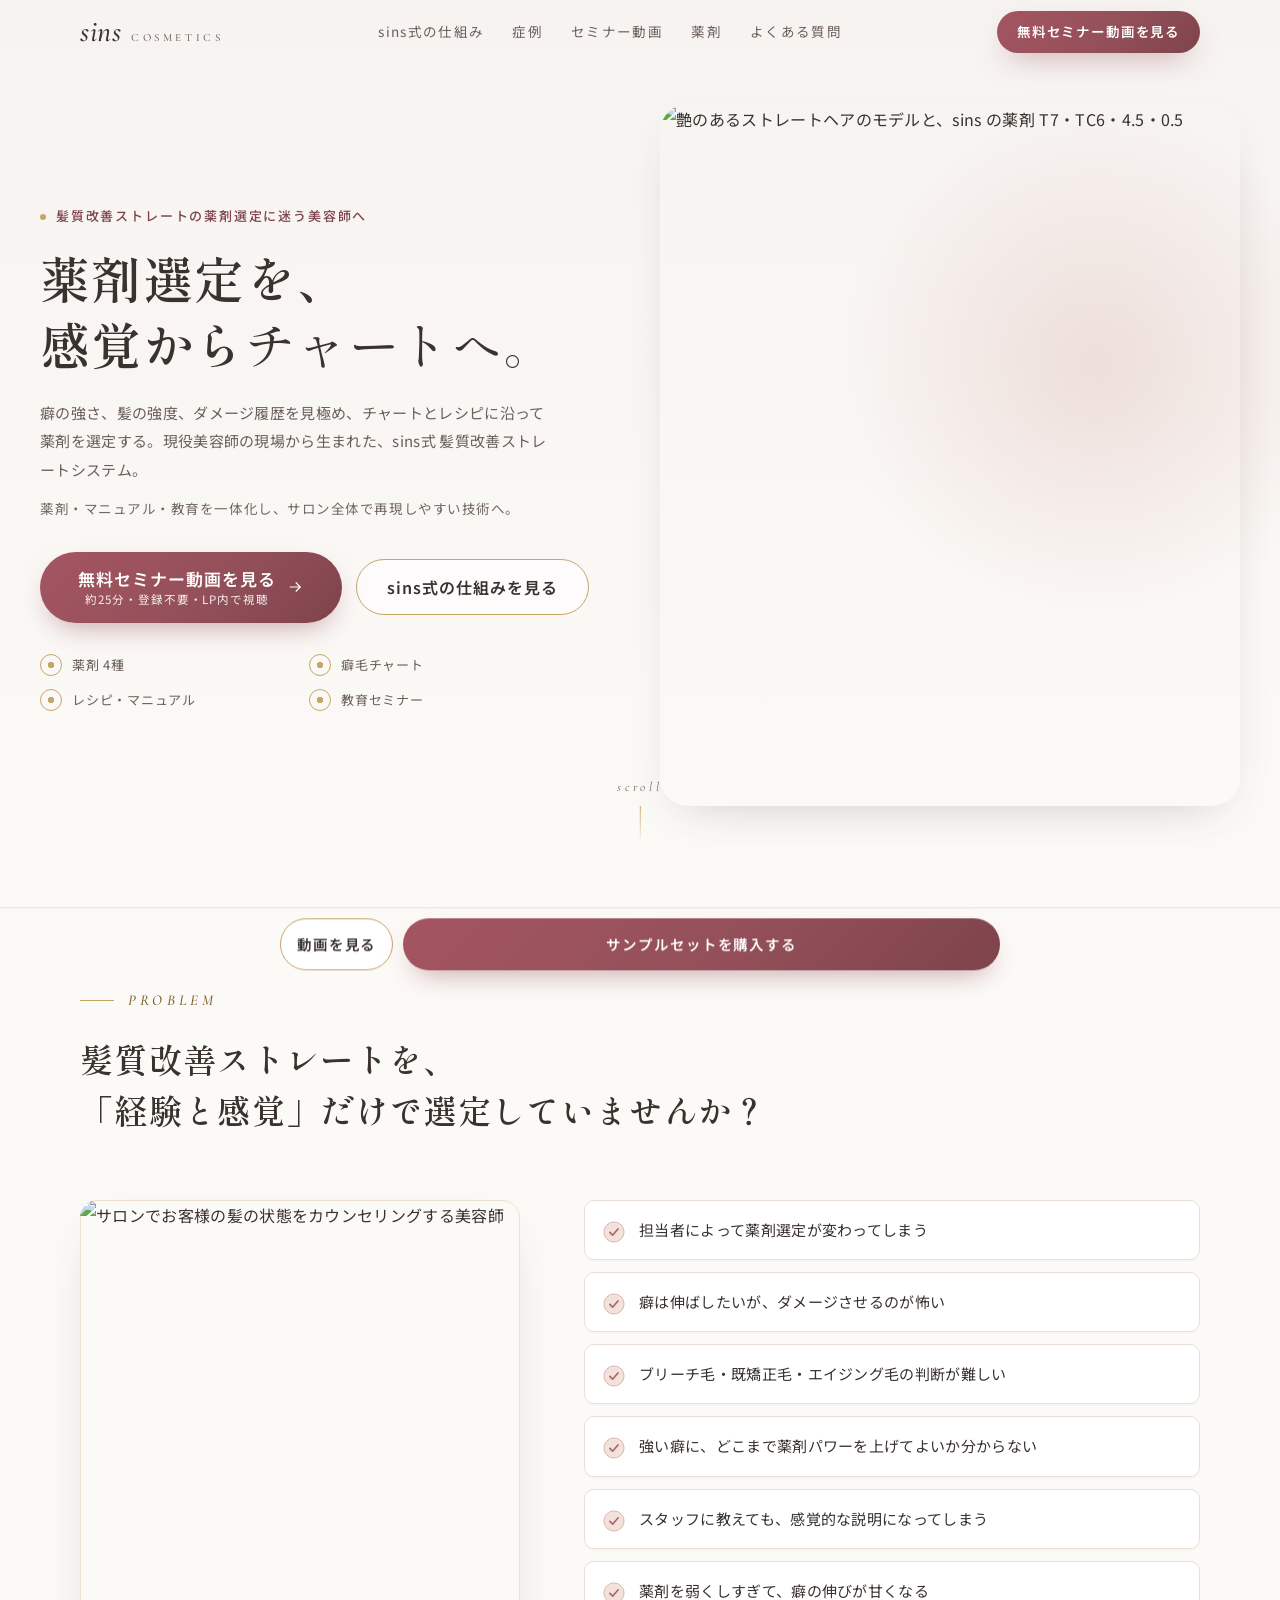
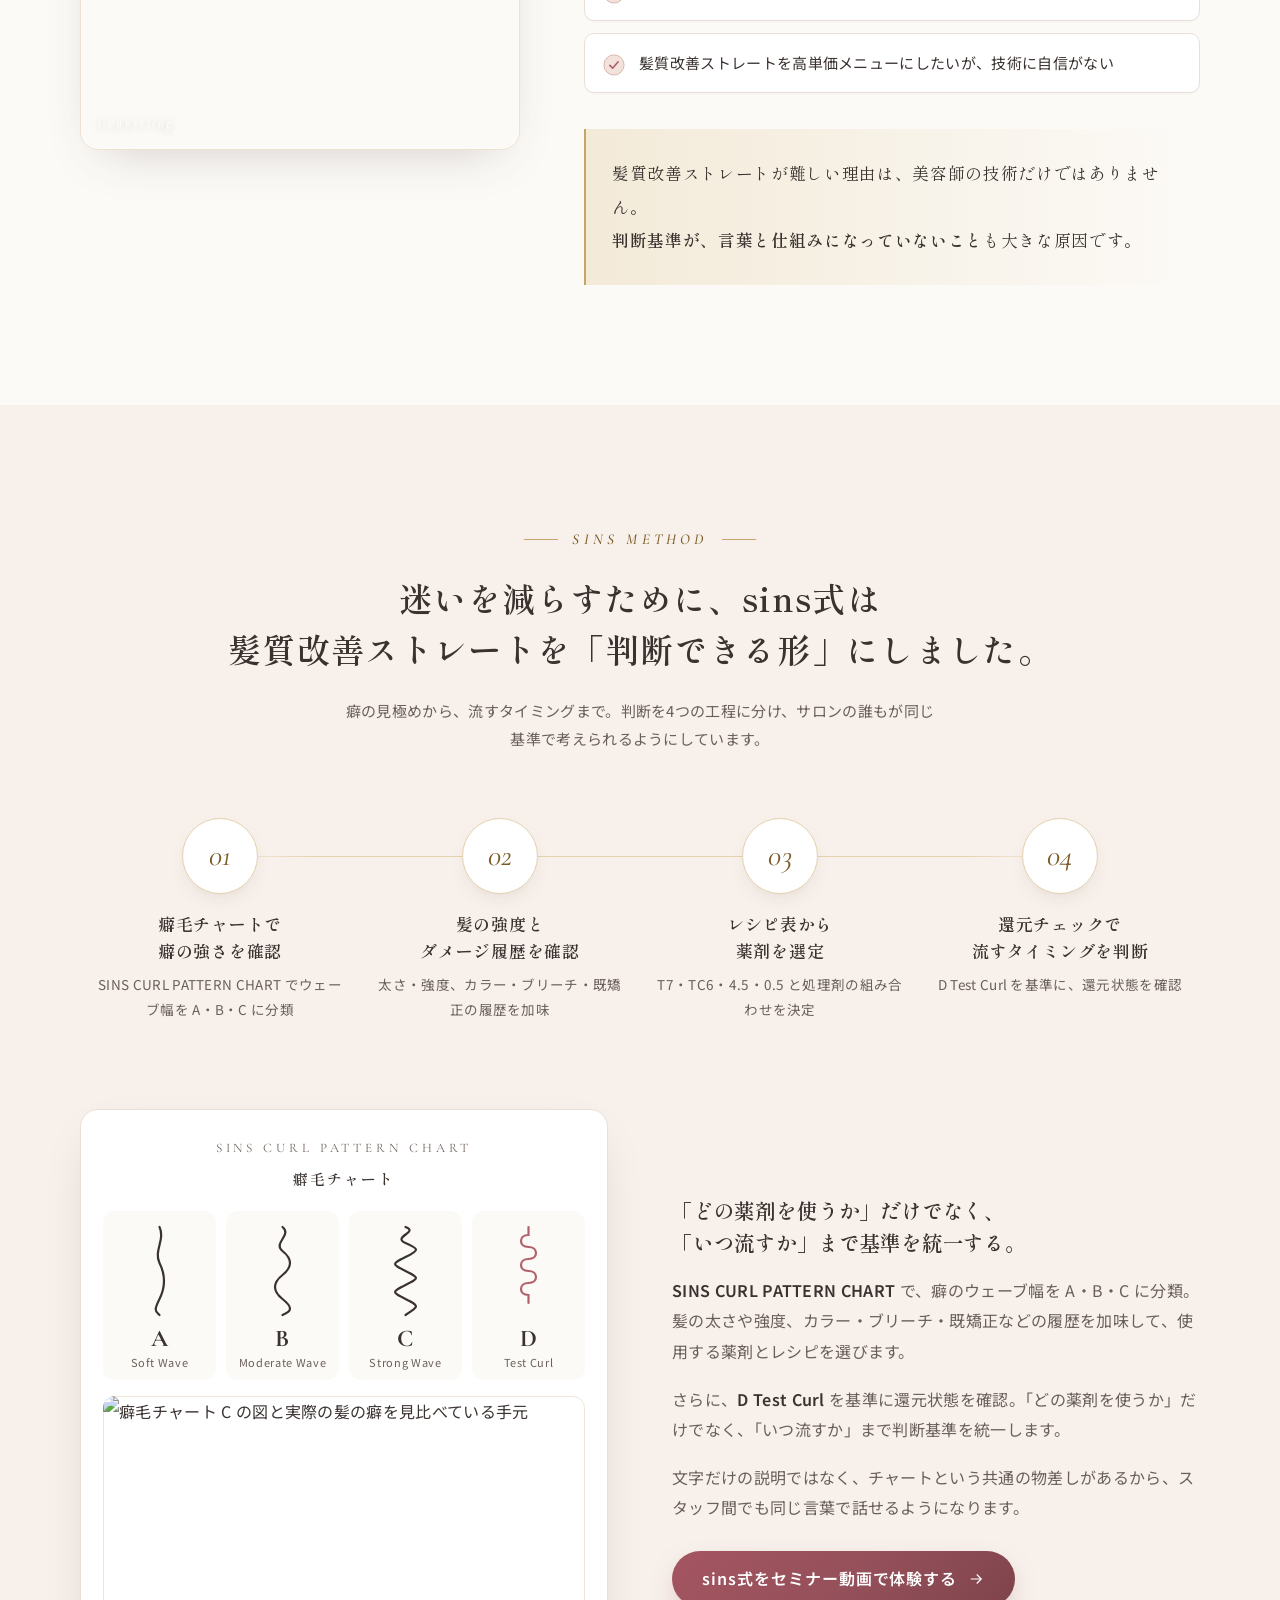
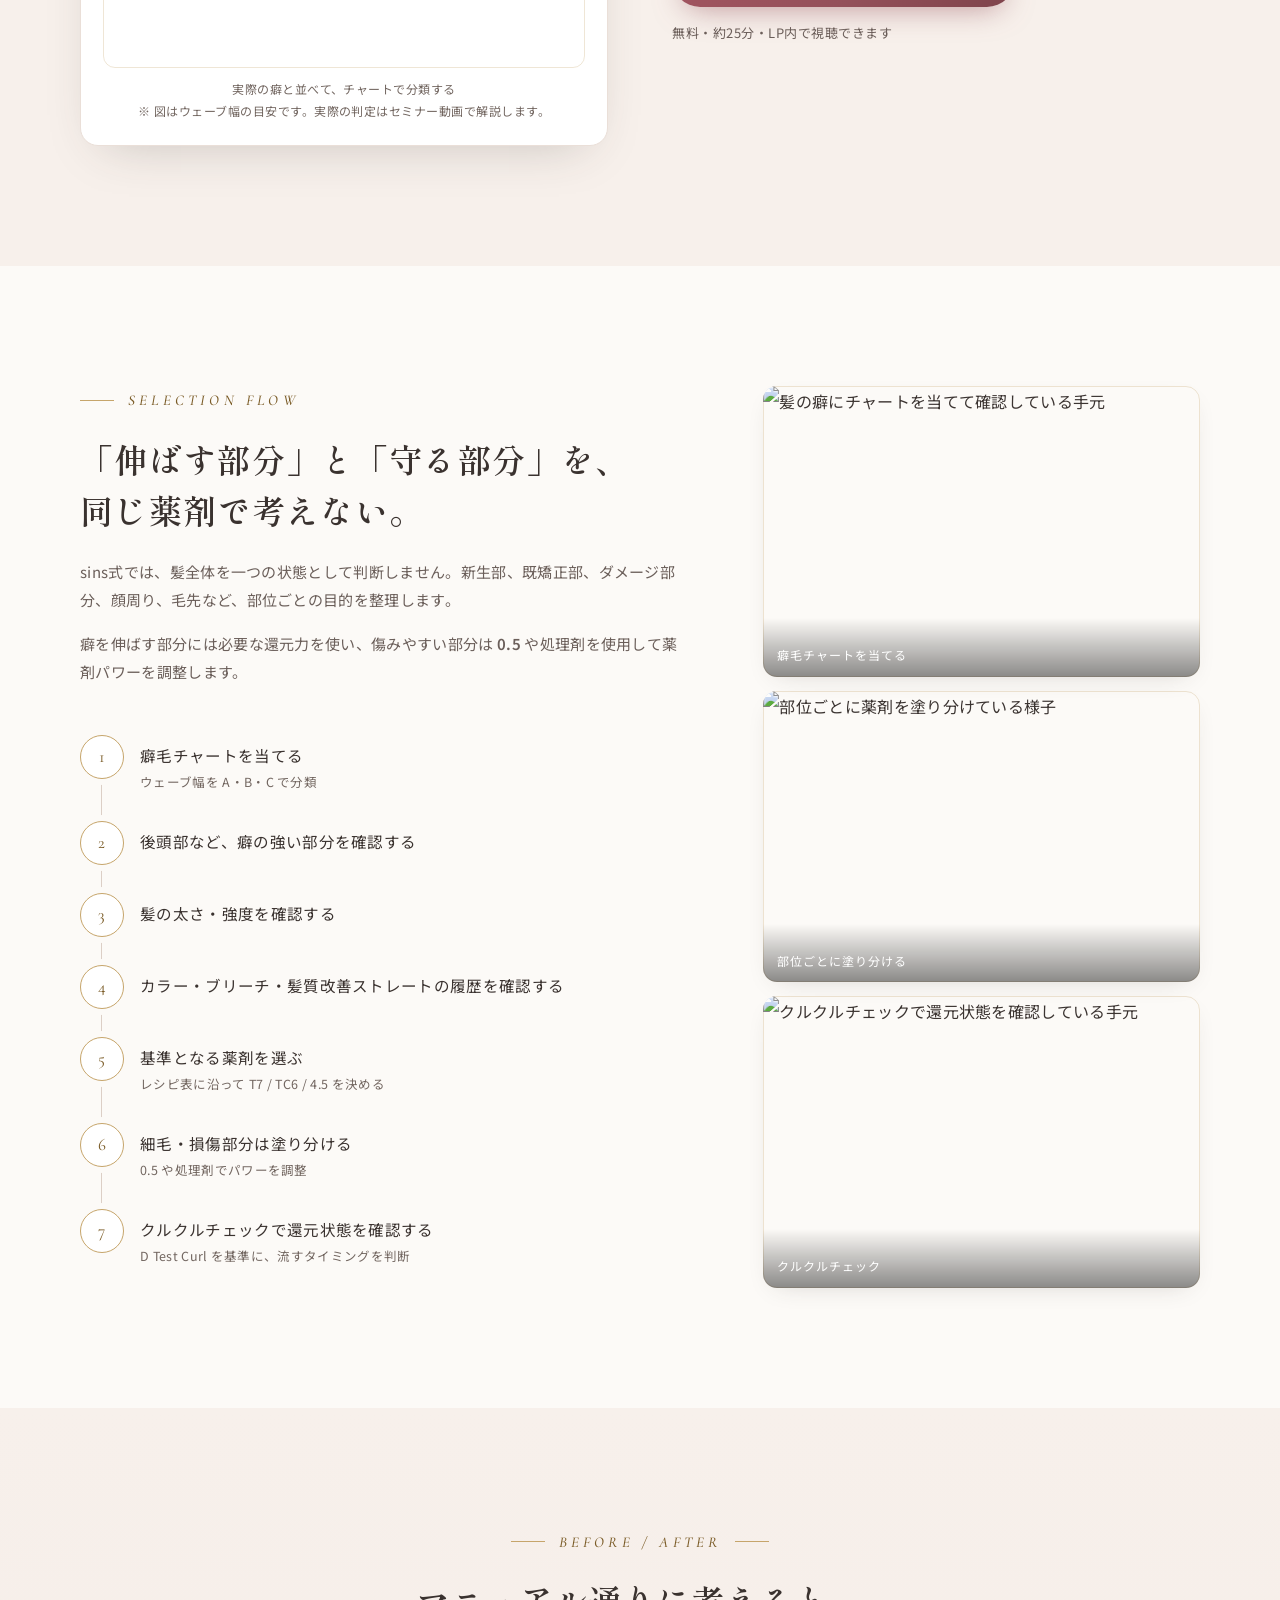
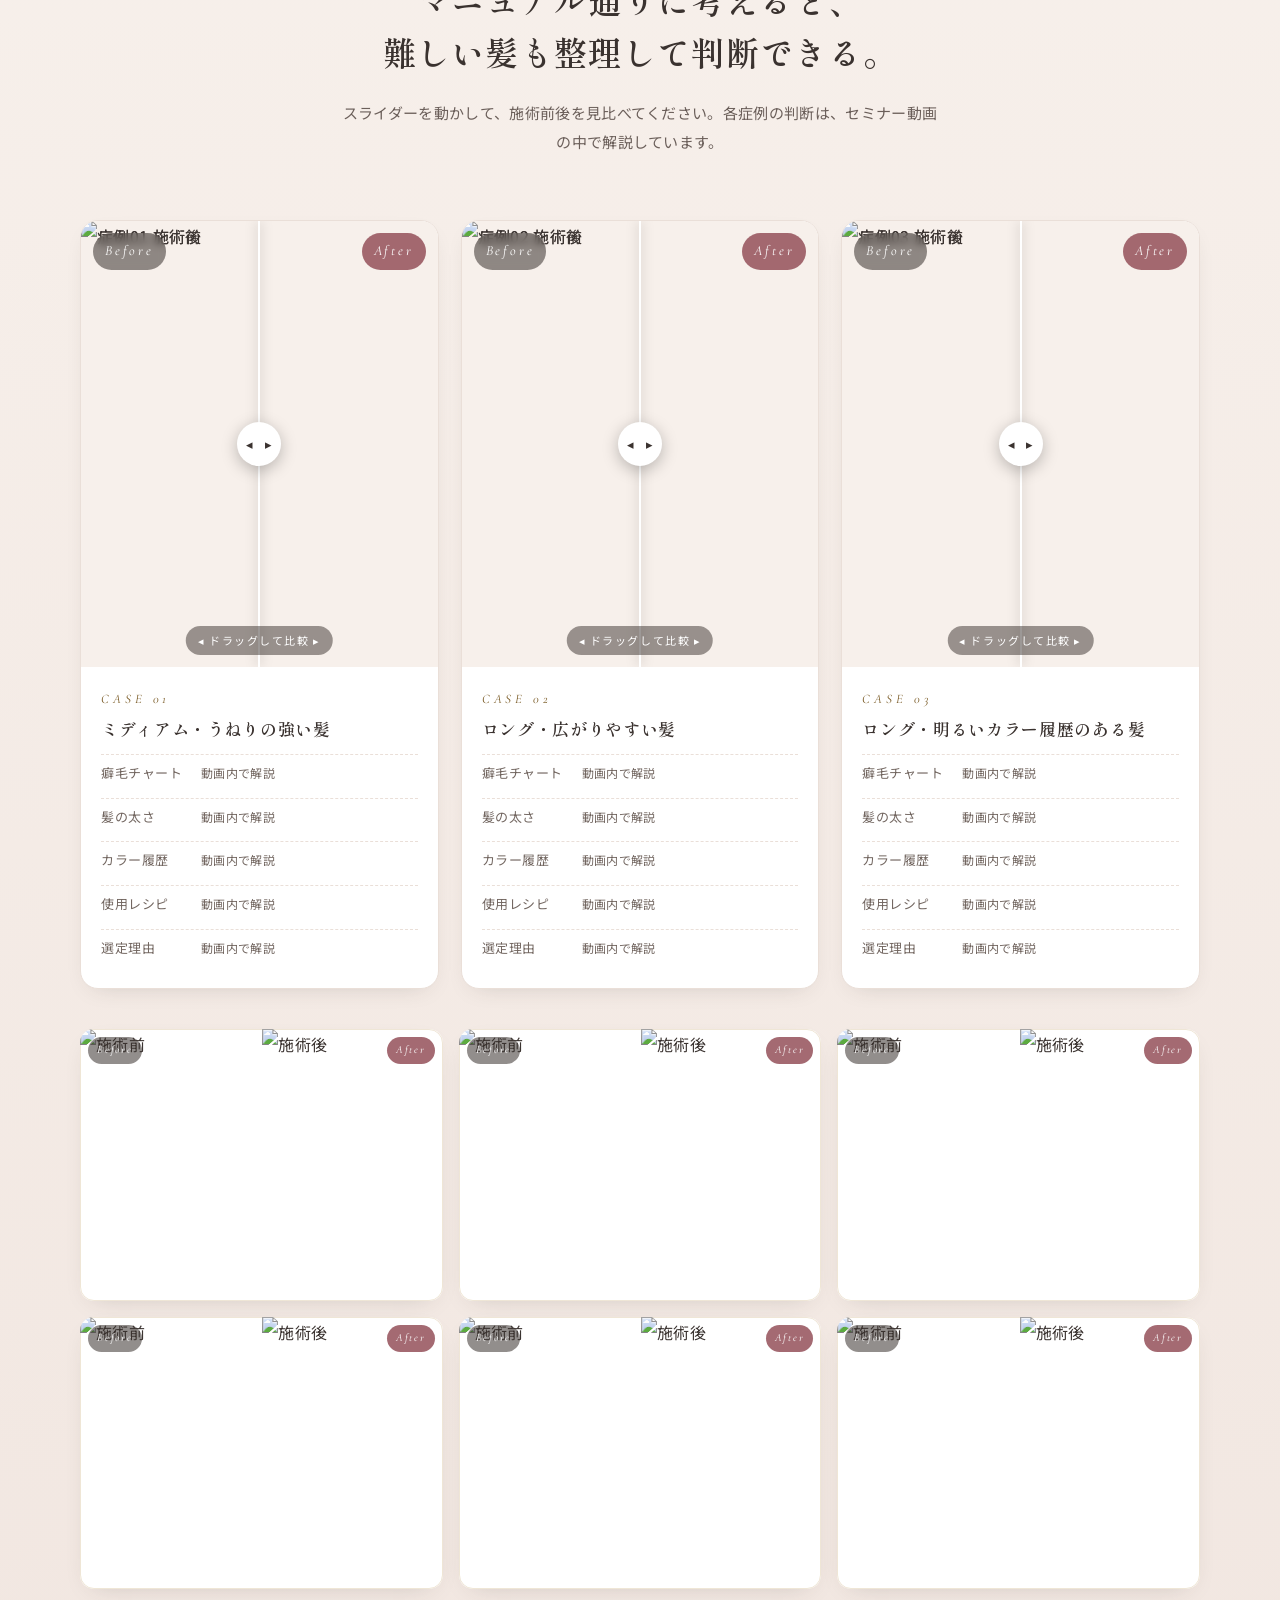
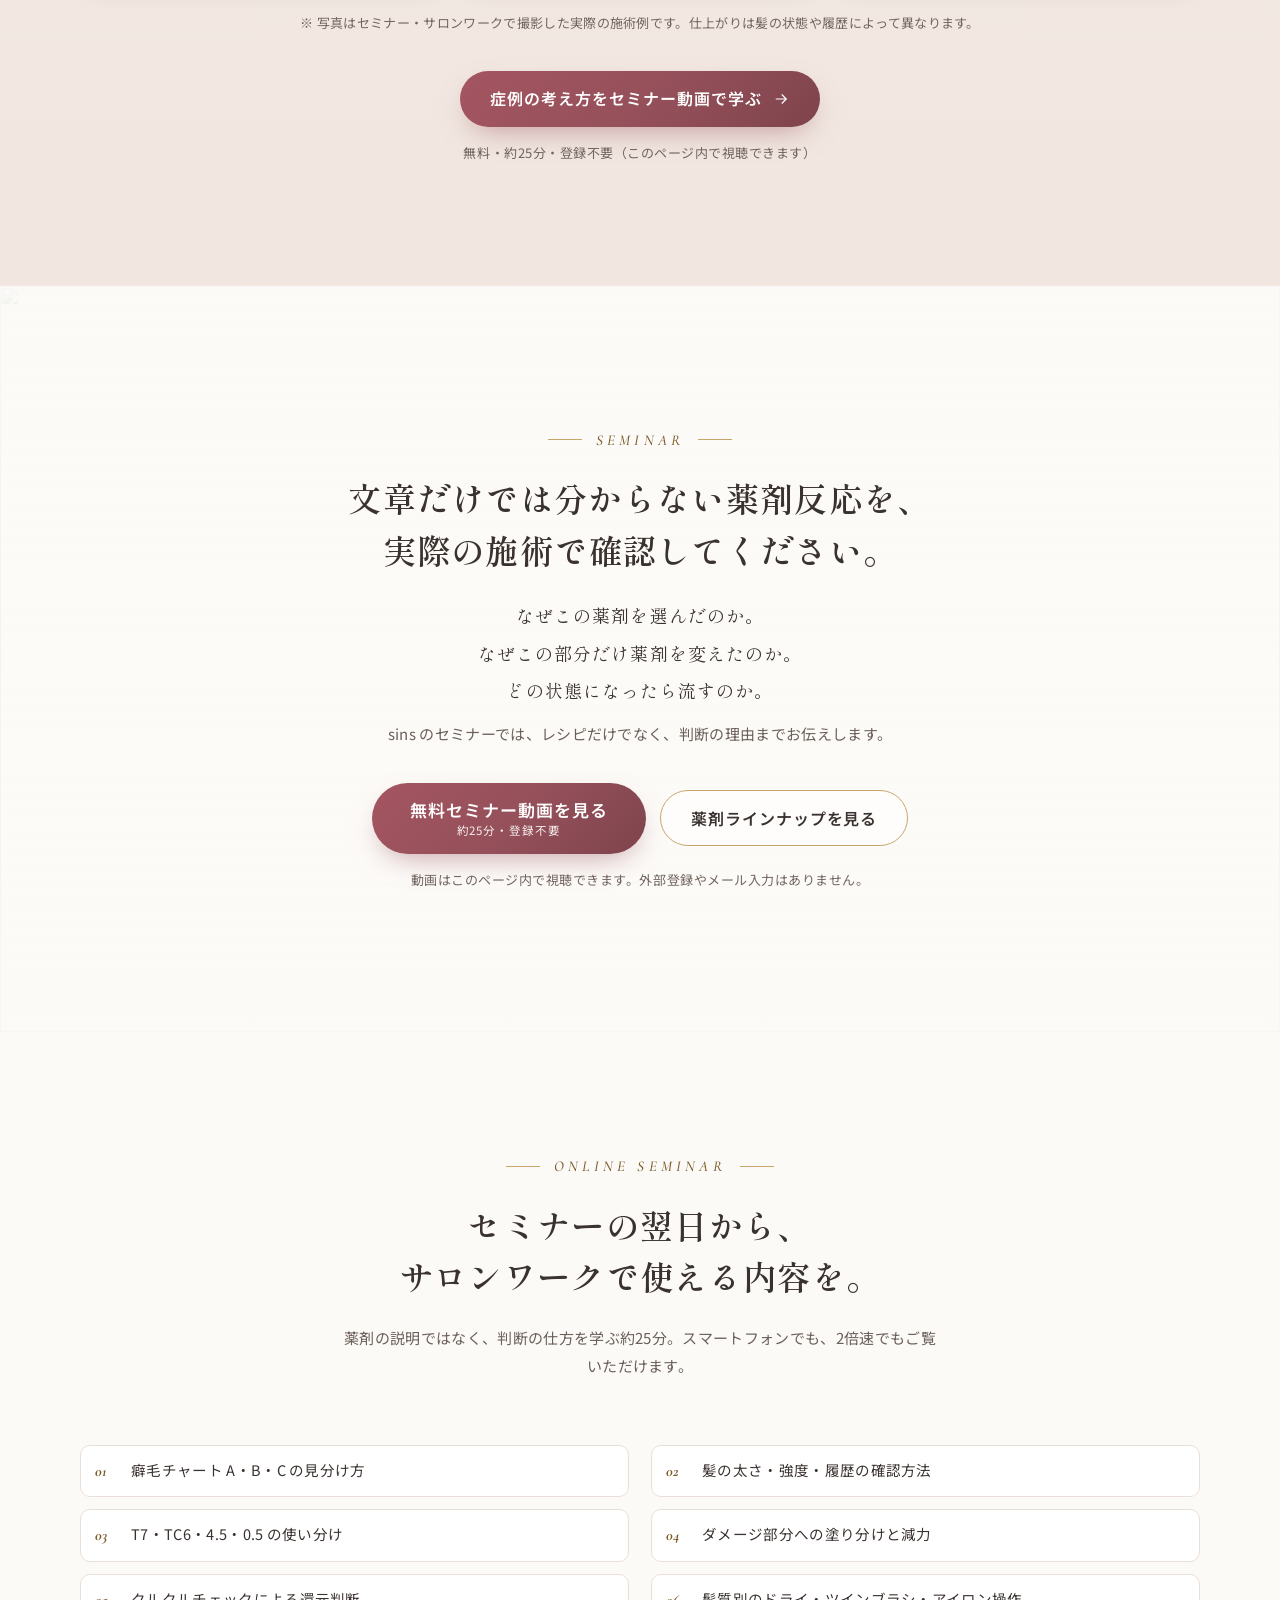
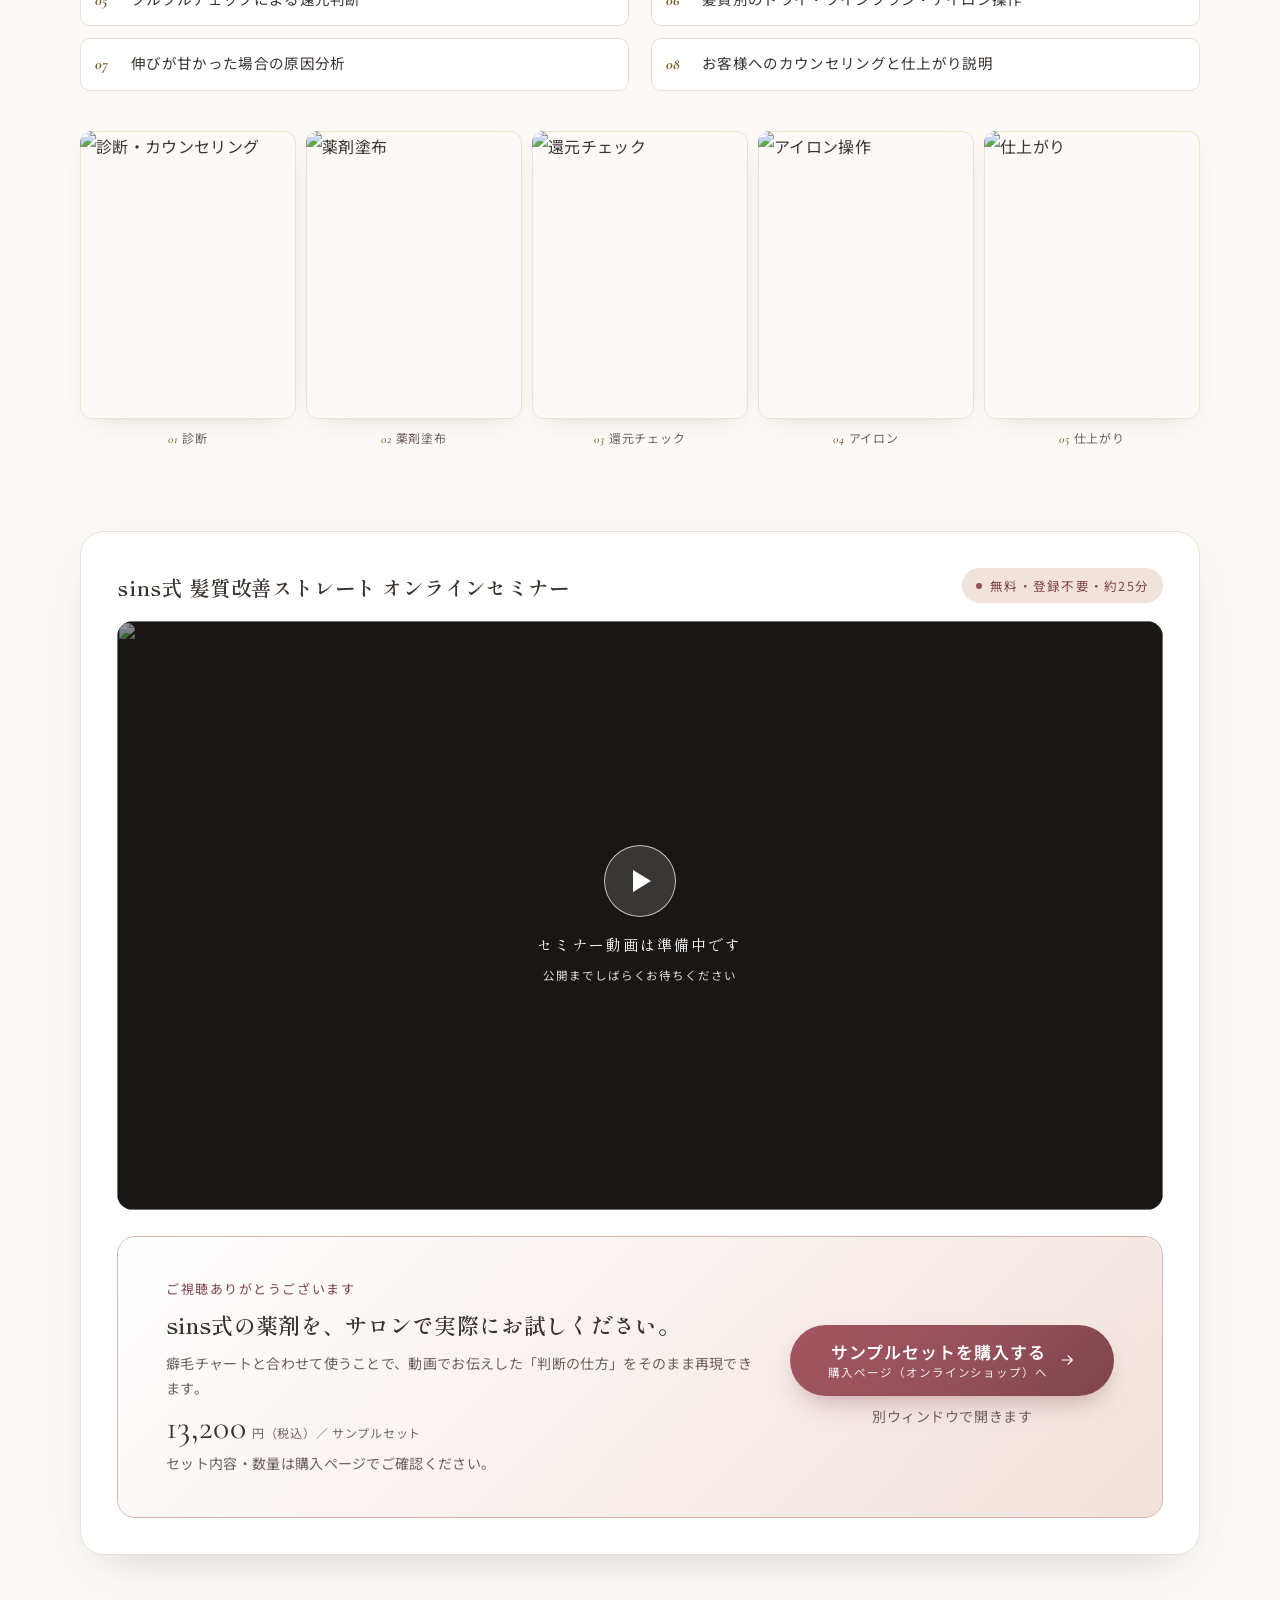
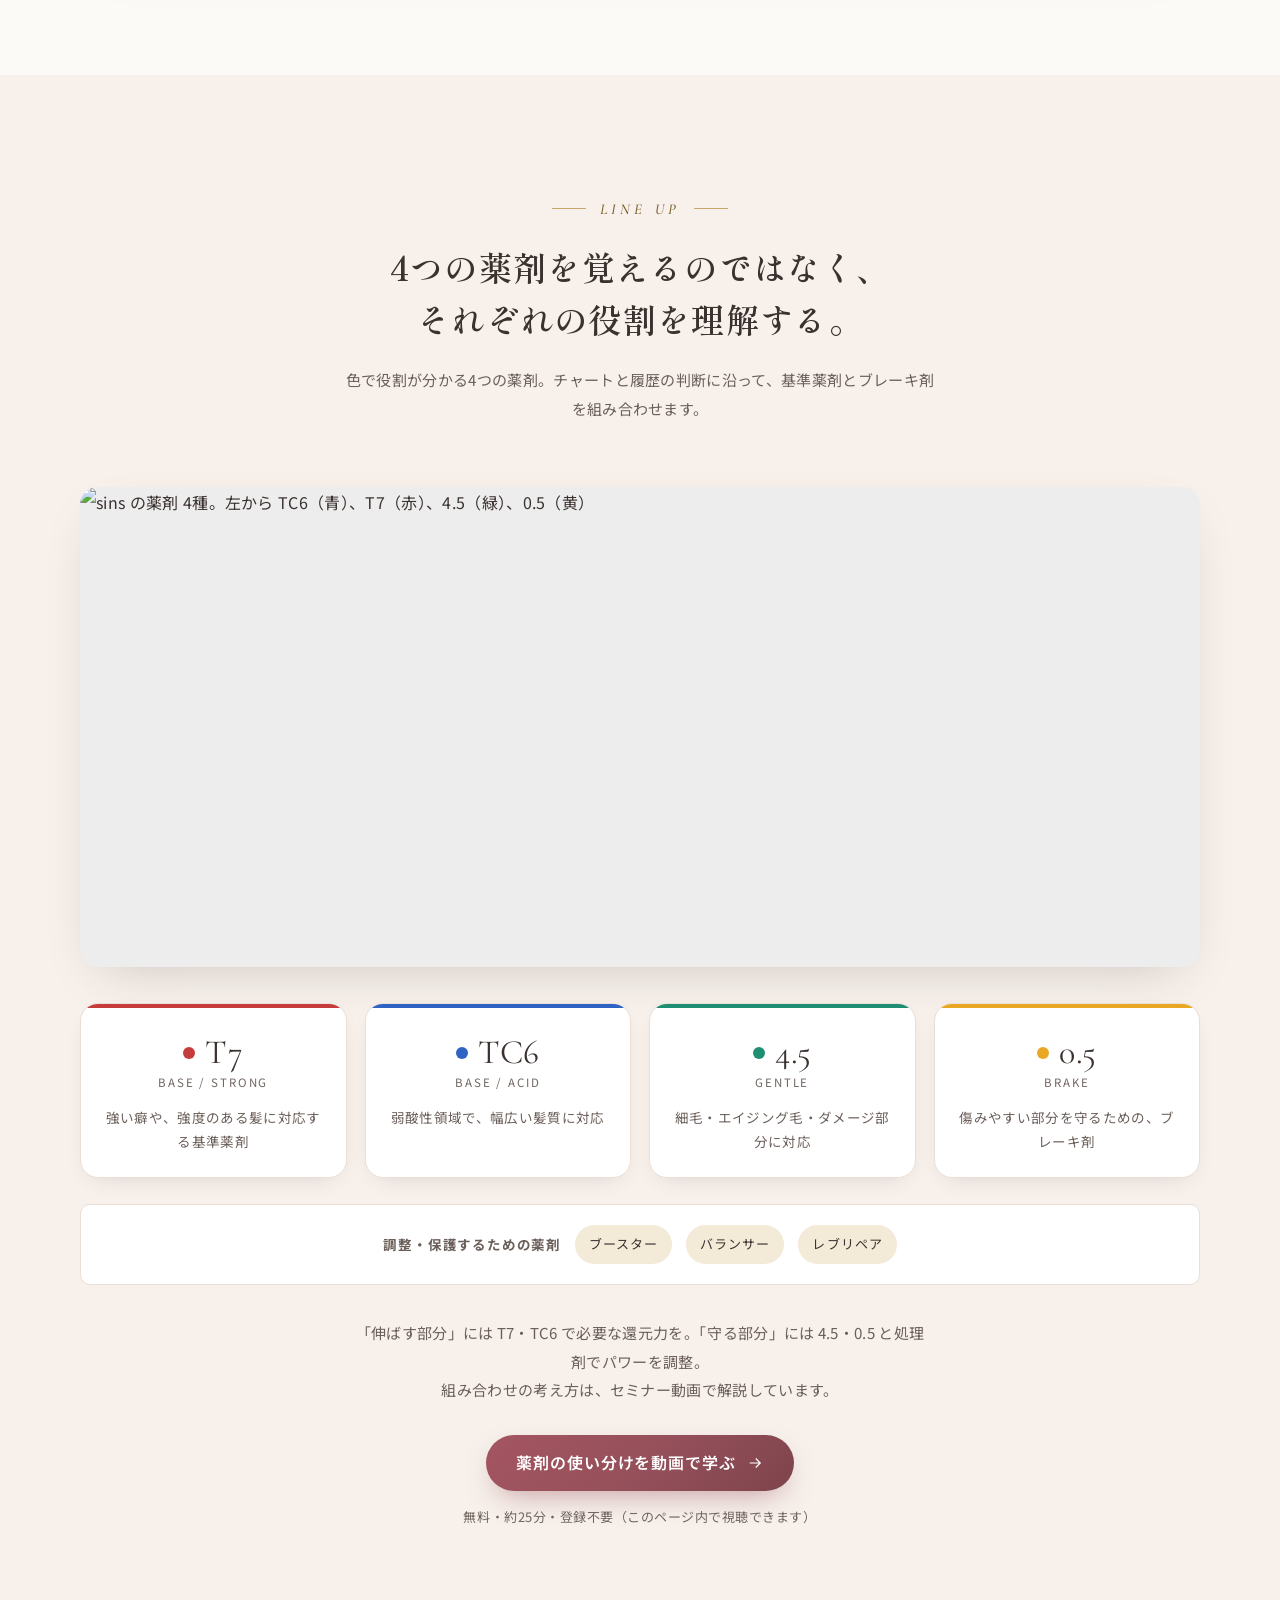
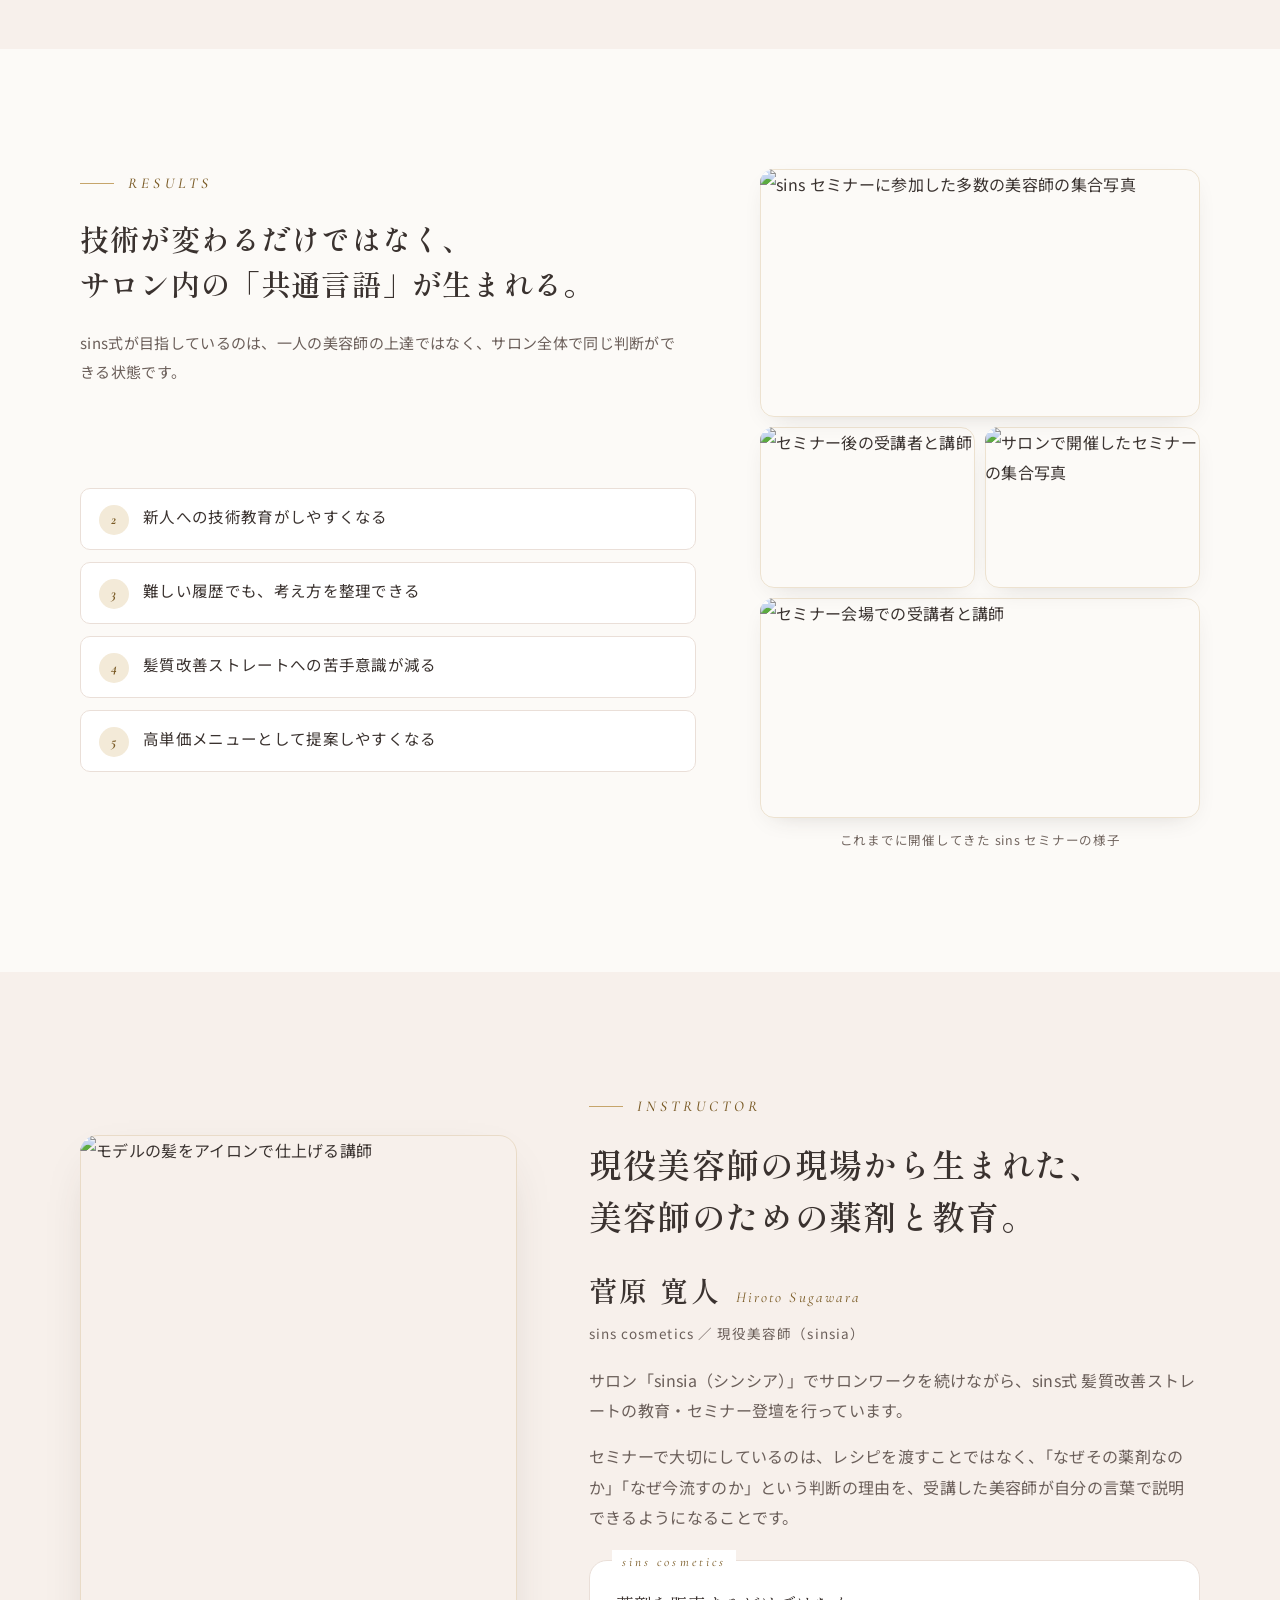
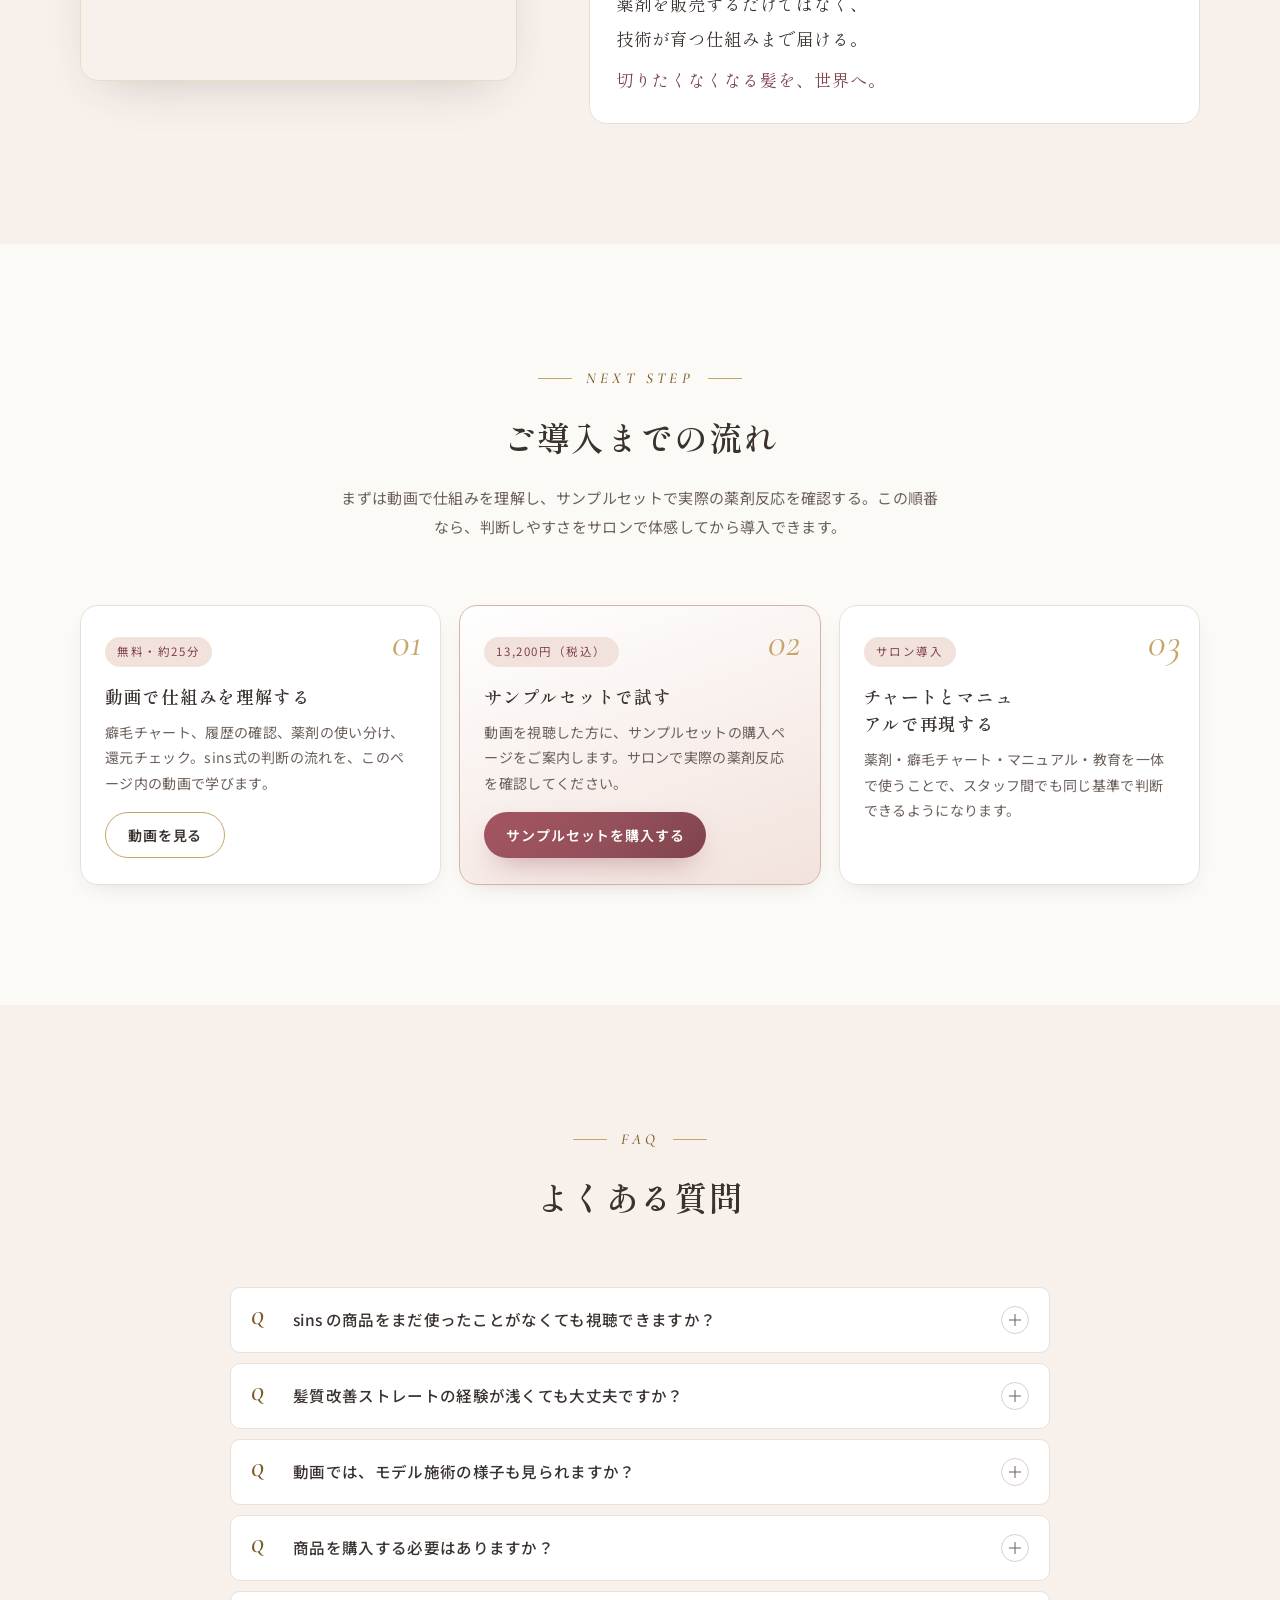
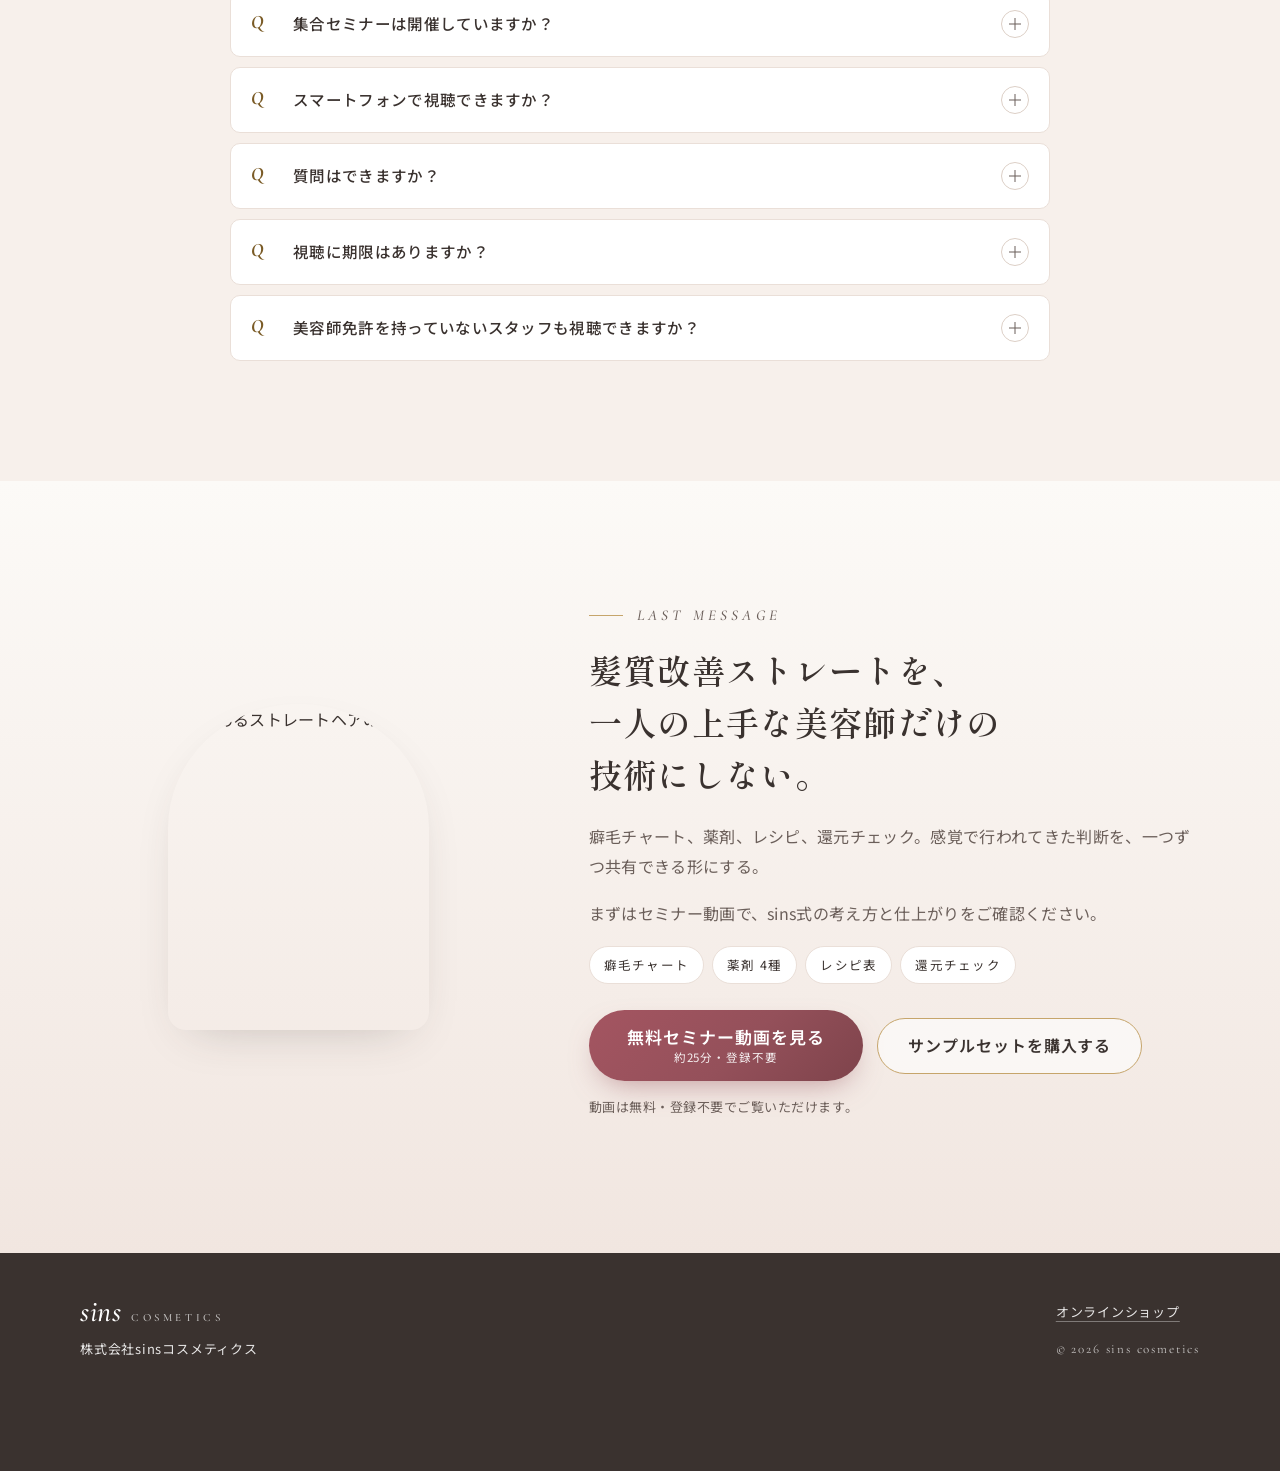
==== sins/index.html @ 0c9f5355 "feat(sins): add 髪質改善ストレート LP (WIP: page, video gate, README) Co-Authored-By: Claude Fable 5.1 <norep" ====
<!DOCTYPE html>
<html lang="ja">
<head>
<meta charset="UTF-8">
<meta name="viewport" content="width=device-width, initial-scale=1.0, viewport-fit=cover">
<title>sins式 髪質改善ストレート｜薬剤選定を、感覚からチャートへ。｜sins cosmetics</title>
<meta name="description" content="髪質改善ストレートの薬剤選定に迷う美容師へ。癖毛チャート・薬剤・レシピ・還元チェックを一体化した sins式なら、感覚に頼らず判断しやすい。無料オンラインセミナー動画（約25分）を今すぐ視聴。">
<link rel="canonical" href="https://o-arakawa.github.io/francdirect-dashboard/sins/">
<meta property="og:type" content="website">
<meta property="og:site_name" content="sins cosmetics">
<meta property="og:title" content="sins式 髪質改善ストレート｜薬剤選定を、感覚からチャートへ。">
<meta property="og:description" content="癖毛チャート・薬剤・レシピ・還元チェックを一体化。現役美容師の現場から生まれた sins式 髪質改善ストレートシステム。無料セミナー動画（約25分）を公開中。">
<meta property="og:url" content="https://o-arakawa.github.io/francdirect-dashboard/sins/">
<meta property="og:image" content="https://o-arakawa.github.io/francdirect-dashboard/sins/assets/hero-1600.jpg">
<meta property="og:locale" content="ja_JP">
<meta name="twitter:card" content="summary_large_image">
<meta name="theme-color" content="#FCFAF7">
<link rel="icon" href="data:image/svg+xml,%3Csvg xmlns='http://www.w3.org/2000/svg' viewBox='0 0 64 64'%3E%3Ccircle cx='32' cy='32' r='30' fill='%23FCFAF7' stroke='%23C6A56B' stroke-width='2'/%3E%3Ctext x='32' y='42' font-family='Georgia,serif' font-style='italic' font-size='30' text-anchor='middle' fill='%233A322F'%3Es%3C/text%3E%3C/svg%3E">
<link rel="preconnect" href="https://fonts.googleapis.com">
<link rel="preconnect" href="https://fonts.gstatic.com" crossorigin>
<link href="https://fonts.googleapis.com/css2?family=Shippori+Mincho:wght@400;500;600;700&family=Noto+Sans+JP:wght@300;400;500;700&family=Cormorant+Garamond:ital,wght@0,400;0,500;1,400;1,500&display=swap" rel="stylesheet">
<link rel="preload" as="image" href="assets/hero-mobile-800.webp" type="image/webp" media="(max-width: 899px)">
<link rel="preload" as="image" href="assets/hero-1600.webp" type="image/webp" media="(min-width: 900px)">

<script>
/* =====================================================================
   設定はここだけ（詳細は sins/README.md）
   ===================================================================== */
window.SINS_LP_CONFIG = {
  purchaseUrl: 'https://sins.base.shop',   // サンプルセット購入ページ（BASE）。直販サイトに変わったらここを変更
  lineUrl: '',                             // 公式LINEのURL。空なら LINE 導線は表示しない
  contactUrl: '',                          // 集合セミナー等の問い合わせ先（例 'mailto:info@example.com'）。空なら購入ページ内の問い合わせを案内
  video: {
    type: 'none',                          // 'youtube' | 'vimeo' | 'mp4' | 'none'
    src: '',                               // youtube: 動画ID / vimeo: 動画ID / mp4: 動画URL
    poster: 'assets/iron-1600.jpg'         // 再生前に表示する画像（mp4 のみ）
  },
  unlockAt: 0.9,                           // 視聴率がこの値に達したら購入CTAを表示（0.9 = 90%）
  unlockWhenNoVideo: true,                 // 動画が未設定の間は購入CTAを最初から表示する
  cases: [
    { title: 'ミディアム・うねりの強い髪', before: 'assets/ba4038-before-600.jpg', after: 'assets/ba4038-after-600.jpg', chart: '', thickness: '', history: '', recipe: '', reason: '' },
    { title: 'ロング・広がりやすい髪',     before: 'assets/ba4032-before-600.jpg', after: 'assets/ba4032-after-600.jpg', chart: '', thickness: '', history: '', recipe: '', reason: '' },
    { title: 'ロング・明るいカラー履歴のある髪', before: 'assets/ba4040a-before-600.jpg', after: 'assets/ba4040a-after-600.jpg', chart: '', thickness: '', history: '', recipe: '', reason: '' }
  ],
  testimonials: []                         // 実在の受講者の声のみ。例: { quote: '…', salon: '〇〇（神奈川）', name: '〇〇 様', photo: 'assets/voice-1.jpg' }
};
</script>

<style>
/* =====================================================================
   Design tokens
   ===================================================================== */
:root{
  --bg:#FCFAF7;          /* ivory */
  --bg-2:#F7F0EB;        /* blush beige */
  --bg-3:#F1E6E0;        /* deeper blush */
  --surface:#FFFFFF;
  --ink:#3A322F;         /* warm charcoal */
  --ink-2:#6B5F5A;       /* muted */
  --ink-3:#726660;       /* light muted (labels) — AA on bg/bg-2/bg-3 */
  --line:#EADFD8;
  --line-2:#DCCFC6;
  --gold:#C6A56B;        /* lines / decoration only */
  --gold-ink:#7A5B26;    /* gold for text (AA) */
  --gold-2:#E4D2AE;
  --gold-3:#F3EAD8;
  --rose:#D9B2A9;
  --rose-2:#F2E2DC;
  --cta:#94505A;         /* rose gold — 商品色（赤/青/緑/黄）とは別系統。白文字で AA */
  --cta-2:#A45561;
  --cta-dark:#7E434B;
  --ok:#587A5C;
  --t7:#C63C3C; --tc6:#2E63C4; --f45:#1E8F73; --f05:#E9A824;
  --serif:'Shippori Mincho','Hiragino Mincho ProN','Yu Mincho',serif;
  --sans:'Noto Sans JP','Hiragino Kaku Gothic ProN','Hiragino Sans',sans-serif;
  --latin:'Cormorant Garamond','Times New Roman',serif;
  --radius:18px;
  --radius-sm:10px;
  --shadow:0 18px 50px -24px rgba(58,50,47,.28);
  --shadow-sm:0 8px 24px -14px rgba(58,50,47,.25);
  --container:1120px;
  --header-h:64px;
  --ease:cubic-bezier(.22,.61,.36,1);
}
*,*::before,*::after{box-sizing:border-box;margin:0;padding:0}
html{scroll-behavior:smooth;-webkit-text-size-adjust:100%}
@media (prefers-reduced-motion:reduce){html{scroll-behavior:auto}}
body{background:var(--bg);color:var(--ink);font-family:var(--sans);font-weight:400;line-height:1.9;letter-spacing:.02em;font-size:16px;overflow-x:hidden;-webkit-font-smoothing:antialiased}
img{max-width:100%;height:auto;display:block}
a{color:inherit;text-decoration:none}
ul,ol{list-style:none}
button{font:inherit;color:inherit;background:none;border:0;cursor:pointer}
:focus-visible{outline:2px solid var(--cta);outline-offset:3px;border-radius:4px}
.sr-only{position:absolute;width:1px;height:1px;padding:0;margin:-1px;overflow:hidden;clip:rect(0,0,0,0);white-space:nowrap;border:0}
.container{width:min(var(--container),100% - 40px);margin-inline:auto}
@media (min-width:900px){.container{width:min(var(--container),100% - 80px)}}
section{position:relative;scroll-margin-top:var(--header-h)}
.section{padding:72px 0}
@media (min-width:900px){.section{padding:120px 0}}
.bg-2{background:var(--bg-2)}
.bg-3{background:linear-gradient(180deg,var(--bg-2) 0%,var(--bg-3) 100%)}
.bg-white{background:var(--surface)}

/* typography */
.eyebrow{font-family:var(--latin);font-style:italic;font-weight:500;font-size:15px;letter-spacing:.28em;text-transform:uppercase;color:var(--gold-ink);display:flex;align-items:center;gap:14px;margin-bottom:18px}
.eyebrow::before{content:'';width:34px;height:1px;background:var(--gold)}
.eyebrow.is-center{justify-content:center}
.eyebrow.is-center::after{content:'';width:34px;height:1px;background:var(--gold)}
h1,h2,h3{font-family:var(--serif);font-weight:600;line-height:1.55;letter-spacing:.04em;text-wrap:balance}
h2{font-size:clamp(23px,2.6vw,36px);margin-bottom:22px}
h3{font-size:clamp(18px,1.6vw,22px)}
.lead{color:var(--ink-2);font-size:clamp(15px,1.1vw,17px);max-width:40em}
.lead+.lead{margin-top:1em}
.center{text-align:center}
.center .lead{margin-inline:auto}
.section-head{margin-bottom:44px}
@media (min-width:900px){.section-head{margin-bottom:64px}}
.note{font-size:13px;color:var(--ink-3);line-height:1.8}
strong{font-weight:600}
.em{color:var(--cta-dark)}

/* buttons */
.btn{display:inline-flex;align-items:center;justify-content:center;gap:10px;min-height:56px;padding:14px 30px;white-space:nowrap;border-radius:999px;font-weight:600;font-size:16px;letter-spacing:.06em;line-height:1.3;transition:transform .35s var(--ease),box-shadow .35s var(--ease),background .35s;text-align:center;position:relative}
.btn--primary{background:linear-gradient(135deg,var(--cta-2) 0%,var(--cta) 55%,var(--cta-dark) 100%);color:#fff;box-shadow:0 12px 30px -12px rgba(148,80,90,.6)}
.btn--primary:hover{transform:translateY(-2px);box-shadow:0 18px 36px -14px rgba(148,80,90,.7)}
.btn--primary .btn__sub{display:block;font-weight:400;font-size:11.5px;letter-spacing:.08em;opacity:.9;margin-top:2px}
.btn--ghost{border:1px solid var(--gold);color:var(--ink);background:rgba(255,255,255,.6)}
.btn--ghost:hover{background:#fff;transform:translateY(-2px);box-shadow:var(--shadow-sm)}
.btn--lg{min-height:64px;padding:16px 38px;font-size:17px}
.btn--block{width:100%}
.btn .arrow{width:18px;height:18px;flex:none}
.btn-row{display:flex;flex-direction:column;gap:14px;align-items:stretch}
@media (min-width:640px){.btn-row{flex-direction:row;flex-wrap:wrap;align-items:center;justify-content:flex-start}.btn-row.is-center{justify-content:center}}
.cta-note{font-size:13px;color:var(--ink-3);margin-top:14px;letter-spacing:.04em}

/* reveal */
[data-reveal]{opacity:0;transform:translateY(22px);transition:opacity .9s var(--ease),transform .9s var(--ease)}
[data-reveal].is-in{opacity:1;transform:none}
[data-reveal][data-delay="1"]{transition-delay:.12s}[data-reveal][data-delay="2"]{transition-delay:.24s}[data-reveal][data-delay="3"]{transition-delay:.36s}
@media (prefers-reduced-motion:reduce){[data-reveal]{opacity:1;transform:none;transition:none}}

/* =====================================================================
   Header
   ===================================================================== */
.header{position:fixed;inset:0 0 auto 0;z-index:50;height:var(--header-h);display:flex;align-items:center;transition:background .4s,box-shadow .4s,backdrop-filter .4s}
.header.is-scrolled{background:rgba(252,250,247,.86);backdrop-filter:blur(12px);-webkit-backdrop-filter:blur(12px);box-shadow:0 1px 0 var(--line)}
.header__in{display:flex;align-items:center;justify-content:space-between;gap:20px}
.logo{display:flex;align-items:baseline;gap:10px;font-family:var(--latin);font-style:italic;font-weight:500;font-size:30px;letter-spacing:.02em;color:var(--ink);line-height:1}
.logo small{font-family:var(--latin);font-style:normal;font-size:11px;letter-spacing:.32em;text-transform:uppercase;color:var(--ink-3)}
.nav{display:none;gap:28px;font-size:13.5px;letter-spacing:.1em;color:var(--ink-2)}
.nav a{position:relative;padding:6px 0}
.nav a::after{content:'';position:absolute;left:0;right:0;bottom:0;height:1px;background:var(--gold);transform:scaleX(0);transform-origin:left;transition:transform .35s var(--ease)}
.nav a:hover::after{transform:scaleX(1)}
@media (min-width:1000px){.nav{display:flex}}
.header .btn{min-height:42px;padding:8px 20px;font-size:13.5px}
@media (max-width:420px){.header .btn{padding:8px 14px;font-size:12.5px}}

/* =====================================================================
   Hero
   ===================================================================== */
.hero{position:relative;padding-top:var(--header-h);background:linear-gradient(180deg,#F6F3F1 0%,var(--bg) 100%);overflow:hidden}
.hero__media{position:relative;aspect-ratio:4/5;max-height:72vh}
.hero__media img{width:100%;height:100%;object-fit:cover;object-position:60% 30%}
.hero__media::after{content:'';position:absolute;inset:auto 0 0 0;height:38%;background:linear-gradient(180deg,rgba(252,250,247,0) 0%,var(--bg) 100%)}
.hero__body{position:relative;padding:12px 20px 56px;width:min(100%,1120px);margin-inline:auto}
.hero__eyebrow{font-size:13px;letter-spacing:.14em;color:var(--cta-dark);font-weight:500;display:inline-flex;align-items:center;gap:10px;margin-bottom:16px}
.hero__eyebrow::before{content:'';width:6px;height:6px;border-radius:50%;background:var(--gold)}
.hero h1{font-size:clamp(30px,7.6vw,66px);line-height:1.32;font-weight:600;letter-spacing:.03em;margin-bottom:22px}
@media (min-width:900px){.hero h1{font-size:clamp(38px,3.9vw,54px)}}
.hero h1 .thin{font-weight:400}
.hero__sub{font-size:clamp(15px,1.15vw,17.5px);color:var(--ink-2);max-width:34em;margin-bottom:12px}
.hero__note{font-size:13.5px;color:var(--ink-3);margin-bottom:30px;letter-spacing:.04em}
.hero .btn-row{margin-bottom:30px}
.trust{display:grid;grid-template-columns:repeat(2,1fr);gap:10px 18px;max-width:520px}
.trust li{display:flex;align-items:center;gap:10px;font-size:13px;letter-spacing:.06em;color:var(--ink-2)}
.trust li::before{content:'';width:22px;height:22px;flex:none;border-radius:50%;border:1px solid var(--gold);background:radial-gradient(circle at 50% 50%,var(--gold) 0 3px,transparent 3.5px)}
.hero__deco{position:absolute;right:-6%;top:12%;width:46vw;max-width:520px;aspect-ratio:1;border-radius:50%;background:radial-gradient(circle,rgba(217,178,169,.35) 0%,rgba(217,178,169,0) 70%);pointer-events:none}
@media (min-width:900px){
  .hero{min-height:min(860px,92vh);display:flex;align-items:center}
  .hero__in{display:grid;grid-template-columns:minmax(0,1fr) minmax(0,1fr);align-items:center;gap:40px;width:min(1280px,100% - 80px);margin-inline:auto;padding:40px 0 60px}
  .hero__media{aspect-ratio:auto;max-height:none;height:min(760px,78vh);order:2;border-radius:28px 0 0 28px;overflow:hidden;margin-right:calc(-1 * max(0px,(100vw - 1280px)/2) - 40px);box-shadow:var(--shadow)}
  .hero__media img{object-position:62% 40%}
  .hero__media::after{display:none}
  .hero__body{order:1;padding:0;width:auto;margin:0}
}
@media (min-width:1280px){.hero__media{border-radius:28px;margin-right:0}}
.scroll-cue{display:none}
@media (min-width:900px){.scroll-cue{display:flex;position:absolute;left:50%;bottom:22px;transform:translateX(-50%);flex-direction:column;align-items:center;gap:6px;font-family:var(--latin);font-style:italic;font-size:13px;letter-spacing:.3em;color:var(--ink-3)}
.scroll-cue::after{content:'';width:1px;height:38px;background:linear-gradient(180deg,var(--gold),transparent);animation:cue 2.2s var(--ease) infinite}}
@keyframes cue{0%{transform:scaleY(0);transform-origin:top}50%{transform:scaleY(1);transform-origin:top}51%{transform-origin:bottom}100%{transform:scaleY(0);transform-origin:bottom}}
@media (prefers-reduced-motion:reduce){.scroll-cue::after{animation:none}}

/* =====================================================================
   Problem (悩み)
   ===================================================================== */
.problem__grid{display:grid;gap:40px}
@media (min-width:900px){.problem__grid{grid-template-columns:5fr 7fr;gap:64px;align-items:start}}
.problem__media{border-radius:var(--radius);overflow:hidden;box-shadow:var(--shadow);position:relative;aspect-ratio:4/3}
.problem__media img{width:100%;height:100%;object-fit:cover}
@media (min-width:900px){.problem__media{aspect-ratio:4/5;position:sticky;top:calc(var(--header-h) + 24px)}}
.problem__media figcaption{position:absolute;left:18px;bottom:14px;font-family:var(--latin);font-style:italic;font-size:13px;letter-spacing:.2em;color:#fff;text-shadow:0 1px 8px rgba(0,0,0,.4)}
.checklist{display:grid;gap:12px}
.checklist li{display:flex;gap:14px;align-items:flex-start;background:var(--surface);border:1px solid var(--line);border-radius:var(--radius-sm);padding:16px 18px;font-size:15px;line-height:1.75;box-shadow:0 2px 0 rgba(58,50,47,.02)}
.check-svg{width:22px;height:22px;flex:none;margin-top:4px}
.problem__close{margin-top:36px;padding:28px 26px;border-left:2px solid var(--gold);background:linear-gradient(90deg,var(--gold-3),transparent);font-family:var(--serif);font-size:clamp(16px,1.3vw,19px);line-height:2;letter-spacing:.04em}

/* =====================================================================
   Method (sins式)
   ===================================================================== */
.steps4{display:grid;gap:14px;counter-reset:step}
@media (min-width:640px) and (max-width:899px){.steps4{grid-template-columns:repeat(2,1fr);gap:14px}}
@media (min-width:900px){.steps4{grid-template-columns:repeat(4,1fr);gap:0;position:relative}
.steps4::before{content:'';position:absolute;left:12%;right:12%;top:38px;height:1px;background:linear-gradient(90deg,transparent,var(--gold-2) 12%,var(--gold-2) 88%,transparent)}}
.step4{text-align:center;padding:18px 16px;background:var(--surface);border:1px solid var(--line);border-radius:var(--radius);position:relative}
@media (min-width:900px){.step4{background:transparent;border:0;padding:0 14px}}
.step4__num{width:76px;height:76px;margin:0 auto 16px;border-radius:50%;background:var(--surface);border:1px solid var(--gold-2);display:grid;place-items:center;font-family:var(--latin);font-style:italic;font-size:30px;color:var(--gold-ink);box-shadow:var(--shadow-sm);position:relative}
.step4__num::after{counter-increment:step;content:'0' counter(step)}
.step4 h3{font-size:17px;line-height:1.6;margin-bottom:8px}
.step4 p{font-size:13.5px;color:var(--ink-2);line-height:1.8}
.method__body{display:grid;gap:40px;margin-top:56px}
@media (min-width:900px){.method__body{grid-template-columns:1fr 1fr;gap:64px;align-items:center;margin-top:88px}}
.chart-card{background:var(--surface);border:1px solid var(--line);border-radius:var(--radius);padding:26px 22px 22px;box-shadow:var(--shadow)}
.chart-card__title{font-family:var(--latin);font-size:13px;letter-spacing:.3em;text-transform:uppercase;color:var(--ink-3);text-align:center;margin-bottom:18px}
.chart-card__title b{display:block;font-family:var(--serif);font-size:15px;letter-spacing:.14em;color:var(--ink);margin-top:4px;font-weight:600}
.waves{display:grid;grid-template-columns:repeat(4,1fr);gap:10px}
.wave{text-align:center;padding:12px 4px 10px;border-radius:12px;background:var(--bg)}
.wave svg{width:100%;height:96px;display:block;margin:0 auto 8px}
.wave b{display:block;font-family:var(--latin);font-size:24px;line-height:1;color:var(--ink);margin-bottom:4px}
.wave span{display:block;font-size:11px;letter-spacing:.06em;color:var(--ink-2);line-height:1.4}
.chart-card__photo{margin-top:16px;border-radius:12px;overflow:hidden;aspect-ratio:16/9}
.chart-card__photo img{width:100%;height:100%;object-fit:cover}
.chart-card__cap{font-size:12px;color:var(--ink-3);margin-top:10px;text-align:center;letter-spacing:.04em}
.method__text p{margin-bottom:1.1em;color:var(--ink-2)}
.method__text p strong{color:var(--ink)}

/* =====================================================================
   Flow (薬剤選定の流れ)
   ===================================================================== */
.flow__grid{display:grid;gap:44px}
@media (min-width:900px){.flow__grid{grid-template-columns:7fr 5fr;gap:72px;align-items:start}}
.timeline{display:grid;gap:0;margin-top:34px;position:relative}
.timeline li{display:grid;grid-template-columns:44px 1fr;gap:16px;padding:14px 0;position:relative}
.timeline li::before{content:'';position:absolute;left:21px;top:0;bottom:0;width:1px;background:var(--line-2)}
.timeline li:first-child::before{top:50%}.timeline li:last-child::before{bottom:50%}
.timeline__num{width:44px;height:44px;border-radius:50%;background:var(--surface);border:1px solid var(--gold);display:grid;place-items:center;font-family:var(--latin);font-size:17px;color:var(--gold-ink);position:relative;z-index:1;box-shadow:0 0 0 6px var(--bg)}
.bg-2 .timeline__num{box-shadow:0 0 0 6px var(--bg-2)}
.timeline__txt{padding-top:7px;font-size:15.5px;line-height:1.75}
.timeline__txt small{display:block;font-size:12.5px;color:var(--ink-3);margin-top:2px}
.flow__photos{display:grid;gap:14px}
@media (max-width:899px){.flow__photos{grid-template-columns:repeat(3,1fr)}}
.flow__photos figure{border-radius:14px;overflow:hidden;box-shadow:var(--shadow-sm);position:relative;aspect-ratio:3/2}
@media (max-width:899px){.flow__photos figure{aspect-ratio:3/4}}
.flow__photos img{width:100%;height:100%;object-fit:cover}
.flow__photos figcaption{position:absolute;left:0;right:0;bottom:0;padding:26px 14px 10px;font-size:12px;letter-spacing:.08em;color:#fff;background:linear-gradient(180deg,rgba(0,0,0,0),rgba(0,0,0,.45))}
@media (max-width:899px){.flow__photos figcaption{font-size:10px;padding:18px 6px 7px;letter-spacing:.02em}}

/* =====================================================================
   Cases (ビフォーアフター)
   ===================================================================== */
.cases{display:grid;gap:26px}
@media (min-width:760px){.cases{grid-template-columns:repeat(3,1fr);gap:22px}}
.case{background:var(--surface);border:1px solid var(--line);border-radius:var(--radius);overflow:hidden;box-shadow:var(--shadow-sm)}
.ba{position:relative;aspect-ratio:4/5;overflow:hidden;user-select:none;-webkit-user-select:none;touch-action:pan-y;background:var(--bg-2)}
.ba__img{position:absolute;inset:0;width:100%;height:100%;object-fit:cover;pointer-events:none}
.ba__after{position:absolute;inset:0;--pos:50%;clip-path:inset(0 calc(100% - var(--pos)) 0 0)}
.ba__handle::before{content:'';position:absolute;top:0;bottom:0;left:-1px;width:2px;background:#fff;box-shadow:0 0 12px rgba(0,0,0,.35)}
.ba__label{position:absolute;top:12px;font-family:var(--latin);font-style:italic;font-size:14px;letter-spacing:.2em;padding:5px 12px;border-radius:999px;background:rgba(58,50,47,.55);color:#fff;backdrop-filter:blur(4px);pointer-events:none}
.ba__label--before{left:12px}.ba__label--after{right:12px;background:rgba(148,80,90,.85)}
.ba__handle{position:absolute;top:0;bottom:0;left:50%;width:0;pointer-events:none}
.ba__handle span{position:absolute;top:50%;left:50%;transform:translate(-50%,-50%);width:44px;height:44px;border-radius:50%;background:#fff;box-shadow:0 4px 16px rgba(0,0,0,.25);display:grid;place-items:center}
.ba__handle span::before{content:'◂';font-size:13px;color:var(--ink);position:absolute;left:9px;top:50%;transform:translateY(-50%)}
.ba__handle span::after{content:'▸';font-size:13px;color:var(--ink);position:absolute;right:9px;top:50%;transform:translateY(-50%)}
.ba__range{position:absolute;inset:0;width:100%;height:100%;opacity:0;cursor:ew-resize;margin:0;-webkit-appearance:none;appearance:none;background:transparent}
.ba__range:focus-visible{opacity:1;outline:3px solid var(--cta);outline-offset:-3px;border-radius:0}
.ba__hint{position:absolute;left:50%;bottom:12px;transform:translateX(-50%);font-size:11px;letter-spacing:.14em;color:#fff;background:rgba(58,50,47,.5);padding:4px 12px;border-radius:999px;pointer-events:none;white-space:nowrap}
.case__body{padding:20px 20px 22px}
.case__num{font-family:var(--latin);font-style:italic;font-size:13px;letter-spacing:.3em;color:var(--gold-ink);margin-bottom:4px}
.case__title{font-size:17px;margin-bottom:12px}
.case__dl{display:grid;gap:6px;font-size:13px}
.case__row{display:grid;grid-template-columns:92px 1fr;gap:8px;padding:6px 0;border-top:1px dashed var(--line)}
.case__row dt{color:var(--ink-3);letter-spacing:.04em}
.case__row dd{color:var(--ink)}
.case__row.is-empty dd span{color:var(--ink-3);font-size:12px}
.gallery{display:grid;grid-template-columns:repeat(2,1fr);gap:12px;margin-top:40px}
@media (min-width:760px){.gallery{grid-template-columns:repeat(3,1fr);gap:16px}}
.pair{position:relative;border-radius:14px;overflow:hidden;box-shadow:var(--shadow-sm);display:grid;grid-template-columns:1fr 1fr;gap:2px;background:#fff;aspect-ratio:4/3}
.pair img{width:100%;height:100%;object-fit:cover}
.pair span{position:absolute;top:8px;font-family:var(--latin);font-style:italic;font-size:11px;letter-spacing:.16em;padding:3px 9px;border-radius:999px;background:rgba(58,50,47,.55);color:#fff}
.pair span:first-of-type{left:8px}.pair span:last-of-type{right:8px;background:rgba(148,80,90,.85)}
.cases__note{margin-top:22px;text-align:center}

/* =====================================================================
   Mid CTA (band)
   ===================================================================== */
.band{position:relative;overflow:hidden;color:var(--ink);padding:88px 0}
@media (min-width:900px){.band{padding:140px 0}}
.band__bg{position:absolute;inset:0;z-index:0}
.band__bg img{width:100%;height:100%;object-fit:cover;object-position:center 30%}
.band__bg::after{content:'';position:absolute;inset:0;background:linear-gradient(180deg,rgba(252,250,247,.94) 0%,rgba(252,250,247,.86) 50%,rgba(252,250,247,.94) 100%)}
.band__in{position:relative;z-index:1;text-align:center;max-width:760px;margin-inline:auto}
.band__lines{font-family:var(--serif);font-size:clamp(16px,1.4vw,20px);line-height:2.1;letter-spacing:.06em;margin:22px 0 10px}
.band .lead{margin-inline:auto;margin-bottom:34px}

/* =====================================================================
   Seminar (video)
   ===================================================================== */
.learn{display:grid;gap:10px;margin-top:8px}
@media (min-width:760px){.learn{grid-template-columns:1fr 1fr;gap:12px 22px}}
.learn li{display:flex;gap:12px;align-items:flex-start;padding:12px 14px;background:var(--surface);border:1px solid var(--line);border-radius:var(--radius-sm);font-size:14.5px;line-height:1.7}
.learn li b{flex:none;font-family:var(--latin);font-style:italic;font-size:15px;color:var(--gold-ink);width:24px;padding-top:1px}
.process{display:grid;grid-template-columns:repeat(5,1fr);gap:10px;margin-top:40px}
.process figure{position:relative}
.process .ph{border-radius:12px;overflow:hidden;aspect-ratio:3/4;box-shadow:var(--shadow-sm)}
.process img{width:100%;height:100%;object-fit:cover}
.process figcaption{text-align:center;font-size:12px;letter-spacing:.08em;color:var(--ink-2);margin-top:8px}
.process figcaption b{font-family:var(--latin);font-style:italic;color:var(--gold-ink);margin-right:4px;font-weight:500}
@media (max-width:700px){.process{display:flex;gap:10px;overflow-x:auto;scroll-snap-type:x mandatory;padding:0 20px 8px;margin-left:-20px;margin-right:-20px;-webkit-overflow-scrolling:touch;scrollbar-width:none}
.process::-webkit-scrollbar{display:none}
.process figure{flex:0 0 132px;scroll-snap-align:start}}
.video-wrap{margin-top:56px;background:var(--surface);border:1px solid var(--line);border-radius:24px;padding:20px;box-shadow:var(--shadow)}
@media (min-width:900px){.video-wrap{padding:36px;margin-top:80px}}
.video-head{display:flex;flex-wrap:wrap;align-items:flex-end;justify-content:space-between;gap:10px 20px;margin-bottom:18px}
.video-head h3{font-size:clamp(18px,1.6vw,22px)}
.video-head .badge{display:inline-flex;align-items:center;gap:8px;font-size:12.5px;letter-spacing:.1em;color:var(--cta-dark);background:var(--rose-2);border-radius:999px;padding:6px 14px}
.video-head .badge::before{content:'';width:6px;height:6px;border-radius:50%;background:var(--cta)}
.video-stage{position:relative;aspect-ratio:16/9;border-radius:16px;overflow:hidden;background:#1a1614}
.video-stage iframe,.video-stage video,.video__el{position:absolute;inset:0;width:100%;height:100%;border:0;display:block;background:#000}
.video-ph{position:absolute;inset:0;display:grid;place-items:center;text-align:center;color:#fff;padding:24px}
.video-ph img{position:absolute;inset:0;width:100%;height:100%;object-fit:cover;opacity:.55}
.video-ph > div{position:relative}
.video-ph .play{width:72px;height:72px;border-radius:50%;margin:0 auto 14px;background:rgba(255,255,255,.14);border:1px solid rgba(255,255,255,.7);display:grid;place-items:center;backdrop-filter:blur(6px)}
.video-ph .play::after{content:'';width:0;height:0;border-left:18px solid #fff;border-top:11px solid transparent;border-bottom:11px solid transparent;margin-left:4px}
.video-ph p{font-family:var(--serif);font-size:15px;letter-spacing:.14em;line-height:1.9}
.video-ph small{display:block;font-size:11.5px;letter-spacing:.08em;opacity:.85;margin-top:6px}
.video-tools{display:flex;flex-wrap:wrap;align-items:center;justify-content:space-between;gap:12px 20px;margin-top:16px}
.progress{flex:1 1 220px;display:flex;align-items:center;gap:12px;font-size:12.5px;color:var(--ink-3);letter-spacing:.06em}
.progress__bar{flex:1;height:6px;border-radius:999px;background:var(--bg-3);overflow:hidden}
.progress__fill{height:100%;width:0;background:linear-gradient(90deg,var(--gold-2),var(--cta));transition:width .6s var(--ease);border-radius:999px}
.speed{min-height:42px;padding:8px 18px;border-radius:999px;border:1px solid var(--gold);font-size:13px;letter-spacing:.06em;background:#fff}
.speed[aria-pressed="true"]{background:var(--gold-3)}
.speed--ghost{border-color:var(--line-2);color:var(--ink-2)}
.video-btns{display:flex;flex-wrap:wrap;gap:8px}
.video-fallback{margin-top:14px;font-size:13px;color:var(--ink-2);text-align:center}
.video-fallback a{text-decoration:underline;text-underline-offset:3px}
.linklike{text-decoration:underline;text-underline-offset:3px;color:var(--cta-dark);margin-left:10px}

/* purchase gate */
.gate{margin-top:26px;border-radius:18px;position:relative;overflow:hidden}
.gate__locked{display:flex;flex-direction:column;align-items:center;text-align:center;gap:10px;padding:34px 22px;border:1px dashed var(--line-2);border-radius:18px;background:var(--bg)}
.gate__locked .lock{width:44px;height:44px;border-radius:50%;background:var(--surface);border:1px solid var(--gold-2);display:grid;place-items:center;color:var(--gold)}
.gate__locked p{font-family:var(--serif);font-size:15.5px;letter-spacing:.06em;line-height:1.9}
.gate__locked small{font-size:12.5px;color:var(--ink-3)}
.gate__open{display:none;border-radius:18px;background:linear-gradient(135deg,#fff 0%,var(--rose-2) 100%);border:1px solid var(--rose);padding:28px 22px;text-align:center;box-shadow:var(--shadow)}
@media (min-width:900px){.gate__open{padding:40px 48px;display:none;grid-template-columns:1fr auto;align-items:center;gap:32px;text-align:left}}
.gate.is-open .gate__locked{display:none}
.gate.is-open .gate__open{display:grid}
.gate__open .thanks{font-size:13px;letter-spacing:.12em;color:var(--cta-dark);margin-bottom:8px}
.gate__open h4{font-family:var(--serif);font-size:clamp(19px,1.7vw,24px);font-weight:600;line-height:1.6;margin-bottom:8px}
.gate__open .price{font-family:var(--latin);font-size:34px;line-height:1;color:var(--ink);margin:10px 0 6px}
.gate__open .price small{font-family:var(--sans);font-size:12px;color:var(--ink-3);margin-left:6px;letter-spacing:.06em}
.gate__open p{font-size:14px;color:var(--ink-2);line-height:1.8}
.gate__open .btn{margin-top:14px}
@media (min-width:900px){.gate__open .btn{margin-top:0}}
.gate__open .cta-note{margin-top:8px}
.unlock-note{margin-top:14px;text-align:center;font-size:13px;color:var(--ok);letter-spacing:.06em}
.no-video .gate__locked{display:none}
.no-video .video-tools{display:none}

/* =====================================================================
   Products
   ===================================================================== */
.products__hero{border-radius:var(--radius);overflow:hidden;box-shadow:var(--shadow);margin-bottom:26px;background:#EEEDEE;aspect-ratio:16/9}
@media (min-width:900px){.products__hero{aspect-ratio:21/9;margin-bottom:36px}}
.products__hero img{width:100%;height:100%;object-fit:cover;object-position:center 60%}
.products{display:grid;gap:12px;grid-template-columns:repeat(2,1fr)}
@media (min-width:1000px){.products{grid-template-columns:repeat(4,1fr);gap:18px}}
.product{background:var(--surface);border:1px solid var(--line);border-radius:var(--radius);padding:22px 14px 20px;box-shadow:var(--shadow-sm);display:flex;flex-direction:column;align-items:center;text-align:center;position:relative;overflow:hidden}
@media (min-width:640px){.product{padding:26px 18px 24px}}
.product::before{content:'';position:absolute;left:0;right:0;top:0;height:4px;background:var(--c)}
.product__name{font-family:var(--latin);font-size:34px;line-height:1;color:var(--ink);margin:6px 0 2px;display:flex;align-items:center;gap:10px}
.product__name i{width:12px;height:12px;border-radius:50%;background:var(--c);display:inline-block}
.product__tag{font-size:11.5px;letter-spacing:.16em;color:var(--ink-3);margin-bottom:12px}
.product__role{font-size:13.5px;line-height:1.75;color:var(--ink-2)}
.products__sub{margin-top:26px;display:flex;flex-wrap:wrap;align-items:center;gap:10px 14px;justify-content:center;padding:20px 22px;border:1px solid var(--line);border-radius:var(--radius-sm);background:var(--surface)}
.products__sub b{font-size:13.5px;letter-spacing:.06em;color:var(--ink-2)}
.chip{font-size:13px;letter-spacing:.08em;padding:7px 14px;border-radius:999px;background:var(--gold-3);color:var(--ink)}
.products__lead{max-width:38em;margin:34px auto 0;text-align:center;color:var(--ink-2);font-size:15px}

/* =====================================================================
   Results / voices
   ===================================================================== */
.results__grid{display:grid;gap:40px}
@media (min-width:900px){.results__grid{grid-template-columns:7fr 5fr;gap:64px;align-items:start}.results__grid h2{font-size:clamp(23px,2.3vw,33px)}}
.outcomes{display:grid;gap:12px}
.outcomes li{display:flex;gap:14px;align-items:flex-start;font-size:15.5px;line-height:1.75;padding:14px 18px;background:var(--surface);border-radius:var(--radius-sm);border:1px solid var(--line)}
.outcomes li b{flex:none;width:30px;height:30px;border-radius:50%;background:var(--gold-3);color:var(--gold-ink);display:grid;place-items:center;font-family:var(--latin);font-style:italic;font-size:14px;margin-top:2px}
.collage{display:grid;grid-template-columns:repeat(6,1fr);gap:10px;align-self:start}
.collage figure{border-radius:14px;overflow:hidden;box-shadow:var(--shadow-sm);aspect-ratio:4/3}
.collage figure:nth-child(1){grid-column:span 6;aspect-ratio:16/9}
.collage figure:nth-child(2),.collage figure:nth-child(3){grid-column:span 3}
.collage figure:nth-child(4){grid-column:span 6;aspect-ratio:16/8}
.collage img{width:100%;height:100%;object-fit:cover}
.collage__cap{font-size:12.5px;color:var(--ink-3);margin-top:10px;letter-spacing:.06em;text-align:center}
.voices{display:grid;gap:16px;margin-top:56px}
@media (min-width:760px){.voices{grid-template-columns:repeat(3,1fr)}}
.voice{background:var(--surface);border:1px solid var(--line);border-radius:var(--radius);padding:26px 24px}
.voice__photo{width:64px;height:64px;border-radius:50%;object-fit:cover;margin-bottom:14px}
.voice__quote{font-family:var(--serif);font-size:15.5px;line-height:1.9;margin-bottom:12px}
.voice__meta{font-size:12.5px;color:var(--ink-3);letter-spacing:.06em}
.voice__meta span{display:block;color:var(--ink-2)}

/* =====================================================================
   Instructor
   ===================================================================== */
.instructor{display:grid;gap:36px}
@media (min-width:900px){.instructor{grid-template-columns:5fr 7fr;gap:72px;align-items:center}}
.instructor__media{border-radius:var(--radius);overflow:hidden;box-shadow:var(--shadow);aspect-ratio:4/3;position:relative}
@media (min-width:900px){.instructor__media{aspect-ratio:4/5}}
.instructor__media img{width:100%;height:100%;object-fit:cover;object-position:60% center}
.instructor__name{display:flex;align-items:baseline;gap:14px;flex-wrap:wrap;margin:6px 0 4px}
.instructor__name b{font-family:var(--serif);font-size:clamp(24px,2.2vw,30px);font-weight:600;letter-spacing:.1em}
.instructor__name span{font-family:var(--latin);font-style:italic;font-size:15px;letter-spacing:.14em;color:var(--gold-ink)}
.instructor__role{font-size:13.5px;letter-spacing:.08em;color:var(--ink-2);margin-bottom:18px}
.instructor__text p{color:var(--ink-2);margin-bottom:1em}
.brand-msg{margin-top:28px;padding:26px 26px;background:var(--surface);border:1px solid var(--line);border-radius:var(--radius);position:relative}
.brand-msg::before{content:'sins cosmetics';position:absolute;top:-11px;left:22px;padding:0 10px;background:var(--surface);font-family:var(--latin);font-style:italic;font-size:13px;letter-spacing:.24em;color:var(--gold-ink)}
.brand-msg p{font-family:var(--serif);font-size:clamp(16px,1.35vw,19px);line-height:2;letter-spacing:.06em}
.brand-msg p+p{margin-top:6px;color:var(--cta-dark)}

/* =====================================================================
   Next steps
   ===================================================================== */
.nextsteps{display:grid;gap:14px;counter-reset:ns}
@media (min-width:760px){.nextsteps{grid-template-columns:repeat(3,1fr);gap:18px}}
.ns{background:var(--surface);border:1px solid var(--line);border-radius:var(--radius);padding:28px 24px 26px;position:relative;box-shadow:var(--shadow-sm)}
.ns::before{counter-increment:ns;content:'0' counter(ns);font-family:var(--latin);font-style:italic;font-size:40px;line-height:1;color:var(--gold);position:absolute;right:18px;top:16px}
.ns h3{font-size:17.5px;margin:6px 0 10px;padding-right:44px}
.ns p{font-size:14px;color:var(--ink-2);line-height:1.8}
.ns .tag{display:inline-block;font-size:11.5px;letter-spacing:.14em;color:var(--cta-dark);background:var(--rose-2);border-radius:999px;padding:4px 12px;margin-bottom:10px}
.ns .btn{margin-top:16px;min-height:46px;padding:10px 22px;font-size:14px}
.ns--hl{border-color:var(--rose);background:linear-gradient(160deg,#fff,var(--rose-2))}

/* =====================================================================
   FAQ
   ===================================================================== */
.faq{max-width:820px;margin-inline:auto;display:grid;gap:10px}
.faq details{background:var(--surface);border:1px solid var(--line);border-radius:var(--radius-sm);overflow:hidden}
.faq summary{list-style:none;cursor:pointer;display:grid;grid-template-columns:30px 1fr 28px;gap:12px;align-items:start;padding:18px 20px;font-weight:500;font-size:15.5px;line-height:1.7}
.faq summary::-webkit-details-marker{display:none}
.faq summary b{font-family:var(--latin);font-style:italic;font-size:19px;color:var(--gold-ink);line-height:1.3}
.faq summary i{width:28px;height:28px;border-radius:50%;border:1px solid var(--line-2);position:relative;transition:transform .35s var(--ease)}
.faq summary i::before,.faq summary i::after{content:'';position:absolute;left:50%;top:50%;width:12px;height:1px;background:var(--ink-2);transform:translate(-50%,-50%)}
.faq summary i::after{transform:translate(-50%,-50%) rotate(90deg);transition:transform .35s var(--ease)}
.faq details[open] summary i::after{transform:translate(-50%,-50%) rotate(0)}
.faq details[open] summary i{transform:rotate(180deg)}
.faq .a{display:grid;grid-template-columns:30px 1fr;gap:12px;padding:0 20px 20px;font-size:14.5px;line-height:1.85;color:var(--ink-2)}
.faq .a b{font-family:var(--latin);font-style:italic;font-size:19px;color:var(--cta);line-height:1.3}

/* =====================================================================
   Final CTA
   ===================================================================== */
.final{position:relative;overflow:hidden;background:linear-gradient(180deg,var(--bg) 0%,var(--bg-3) 100%)}
.final__grid{display:grid;gap:36px;align-items:center}
@media (min-width:900px){.final__grid{grid-template-columns:5fr 7fr;gap:72px}}
.final__media{border-radius:50% 50% var(--radius) var(--radius)/38% 38% var(--radius) var(--radius);overflow:hidden;box-shadow:var(--shadow);aspect-ratio:4/5;max-width:380px;margin-inline:auto}
.final__media img{width:100%;height:100%;object-fit:cover}
.final__body p{color:var(--ink-2);margin-bottom:1em}
.final__body .btn-row{margin-top:26px}
.final .strip{display:flex;flex-wrap:wrap;gap:8px;margin:18px 0 6px}
.final .strip span{font-size:12.5px;letter-spacing:.1em;padding:6px 14px;border-radius:999px;background:#fff;border:1px solid var(--line)}

/* =====================================================================
   Footer
   ===================================================================== */
.footer{padding:44px 0 calc(34px + 76px + env(safe-area-inset-bottom));background:var(--ink);color:rgba(255,255,255,.88);font-size:13px;letter-spacing:.06em}
.footer__in{display:flex;flex-direction:column;gap:18px}
@media (min-width:760px){.footer__in{flex-direction:row;justify-content:space-between;align-items:flex-end}}
.footer .logo{color:#fff}
.footer .logo small{color:rgba(255,255,255,.72)}
.footer__links{display:flex;flex-wrap:wrap;gap:8px 20px}
.footer__links a{text-decoration:underline;text-underline-offset:4px;text-decoration-color:rgba(255,255,255,.35)}
.footer__copy{font-family:var(--latin);letter-spacing:.14em;color:rgba(255,255,255,.72)}

/* =====================================================================
   Sticky CTA bar
   ===================================================================== */
.sticky{position:fixed;left:0;right:0;bottom:0;z-index:60;padding:10px 12px calc(10px + env(safe-area-inset-bottom));background:rgba(252,250,247,.92);backdrop-filter:blur(14px);-webkit-backdrop-filter:blur(14px);border-top:1px solid var(--line);transform:translateY(110%);transition:transform .5s var(--ease)}
.sticky.is-visible{transform:none}
.sticky__in{display:flex;gap:10px;align-items:center;max-width:720px;margin-inline:auto}
.sticky .btn{min-height:52px;padding:10px 16px;font-size:14.5px;flex:1}
.sticky .btn--ghost{flex:0 0 auto;background:#fff}
@media (prefers-reduced-motion:reduce){.sticky{transition:none}}

/* photo treatment: unify tone of on-site photos */
.problem__media img,.flow__photos img,.collage img,.instructor__media img,.process .ph img,.pair img,.ba__img,.chart-card__photo img{filter:saturate(.94) contrast(.98)}
.problem__media,.flow__photos figure,.collage figure,.instructor__media,.process .ph,.pair,.chart-card__photo{outline:1px solid rgba(198,165,107,.28);outline-offset:-1px}
/* utilities */
.nb{display:inline-block}
.hide-desktop{display:block}.show-desktop{display:none}
@media (min-width:900px){.hide-desktop{display:none}.show-desktop{display:block}}
[hidden]{display:none !important}
</style>
</head>
<body>

<a class="sr-only" href="#main">本文へスキップ</a>

<!-- ===================================================================== Header -->
<header class="header" id="site-header">
  <div class="container header__in">
    <a class="logo" href="#hero" aria-label="sins cosmetics トップへ">sins <small>cosmetics</small></a>
    <nav class="nav" aria-label="ページ内リンク">
      <a href="#method">sins式の仕組み</a>
      <a href="#cases">症例</a>
      <a href="#seminar">セミナー動画</a>
      <a href="#products">薬剤</a>
      <a href="#faq">よくある質問</a>
    </nav>
    <a class="btn btn--primary" href="#seminar">無料セミナー動画を見る</a>
  </div>
</header>

<main id="main">

<!-- ===================================================================== 1. Hero -->
<section class="hero" id="hero" aria-labelledby="hero-title">
  <div class="hero__deco" aria-hidden="true"></div>
  <div class="hero__in">
    <div class="hero__media">
      <picture>
        <source media="(min-width: 900px)" type="image/webp" srcset="assets/hero-1600.webp 1600w, assets/hero-2400.webp 2400w" sizes="50vw">
        <source media="(min-width: 900px)" srcset="assets/hero-1600.jpg 1600w, assets/hero-2400.jpg 2400w" sizes="50vw">
        <source type="image/webp" srcset="assets/hero-mobile-800.webp 800w, assets/hero-mobile-1200.webp 1200w" sizes="100vw">
        <img src="assets/hero-mobile-800.jpg" srcset="assets/hero-mobile-800.jpg 800w, assets/hero-mobile-1200.jpg 1200w" sizes="100vw" width="800" height="1000" alt="艶のあるストレートヘアのモデルと、sins の薬剤 T7・TC6・4.5・0.5" fetchpriority="high" decoding="async">
      </picture>
    </div>
    <div class="hero__body">
      <p class="hero__eyebrow">髪質改善ストレートの薬剤選定に迷う美容師へ</p>
      <h1 id="hero-title">薬剤選定を、<br>感覚から<span class="thin">チャートへ。</span></h1>
      <p class="hero__sub">癖の強さ、髪の強度、ダメージ履歴を見極め、チャートとレシピに沿って薬剤を選定する。現役美容師の現場から生まれた、sins式 髪質改善ストレートシステム。</p>
      <p class="hero__note">薬剤・マニュアル・教育を一体化し、サロン全体で再現しやすい技術へ。</p>
      <div class="btn-row">
        <a class="btn btn--primary btn--lg" href="#seminar"><span>無料セミナー動画を見る<span class="btn__sub">約25分・登録不要・LP内で視聴</span></span><svg class="arrow" viewBox="0 0 24 24" fill="none" stroke="currentColor" stroke-width="1.6" aria-hidden="true"><path d="M5 12h13M13 6l6 6-6 6"/></svg></a>
        <a class="btn btn--ghost" href="#method">sins式の仕組みを見る</a>
      </div>
      <ul class="trust" aria-label="sins式を構成する要素">
        <li>薬剤 4種</li>
        <li>癖毛チャート</li>
        <li>レシピ・マニュアル</li>
        <li>教育セミナー</li>
      </ul>
    </div>
  </div>
  <div class="scroll-cue" aria-hidden="true">scroll</div>
</section>

<!-- ===================================================================== 2. Problem -->
<section class="section" id="problem" aria-labelledby="problem-title">
  <div class="container">
    <div class="section-head" data-reveal>
      <p class="eyebrow">Problem</p>
      <h2 id="problem-title">髪質改善ストレートを、<br><span class="nb">「経験と感覚」</span>だけで<span class="nb">選定していませんか？</span></h2>
    </div>
    <div class="problem__grid">
      <figure class="problem__media" data-reveal>
        <picture>
          <source type="image/webp" srcset="assets/counsel-2-600.webp 600w, assets/counsel-2-1000.webp 1000w, assets/counsel-2-1600.webp 1600w" sizes="(min-width: 900px) 40vw, 100vw">
          <img src="assets/counsel-2-1000.jpg" srcset="assets/counsel-2-600.jpg 600w, assets/counsel-2-1000.jpg 1000w, assets/counsel-2-1600.jpg 1600w" sizes="(min-width: 900px) 40vw, 100vw" width="1000" height="563" alt="サロンでお客様の髪の状態をカウンセリングする美容師" loading="lazy" decoding="async">
        </picture>
        <figcaption>Counseling</figcaption>
      </figure>
      <div>
        <ul class="checklist" aria-label="よくある悩み">
          <li data-reveal><svg class="check-svg" viewBox="0 0 24 24" aria-hidden="true"><circle cx="12" cy="12" r="11" fill="#F2E2DC" stroke="#D9B2A9"/><path d="M7.5 12.5l3 3 6-7" fill="none" stroke="#B0616B" stroke-width="1.8" stroke-linecap="round" stroke-linejoin="round"/></svg><span>担当者によって薬剤選定が変わってしまう</span></li>
          <li data-reveal><svg class="check-svg" viewBox="0 0 24 24" aria-hidden="true"><circle cx="12" cy="12" r="11" fill="#F2E2DC" stroke="#D9B2A9"/><path d="M7.5 12.5l3 3 6-7" fill="none" stroke="#B0616B" stroke-width="1.8" stroke-linecap="round" stroke-linejoin="round"/></svg><span>癖は伸ばしたいが、ダメージさせるのが怖い</span></li>
          <li data-reveal><svg class="check-svg" viewBox="0 0 24 24" aria-hidden="true"><circle cx="12" cy="12" r="11" fill="#F2E2DC" stroke="#D9B2A9"/><path d="M7.5 12.5l3 3 6-7" fill="none" stroke="#B0616B" stroke-width="1.8" stroke-linecap="round" stroke-linejoin="round"/></svg><span>ブリーチ毛・既矯正毛・エイジング毛の判断が難しい</span></li>
          <li data-reveal><svg class="check-svg" viewBox="0 0 24 24" aria-hidden="true"><circle cx="12" cy="12" r="11" fill="#F2E2DC" stroke="#D9B2A9"/><path d="M7.5 12.5l3 3 6-7" fill="none" stroke="#B0616B" stroke-width="1.8" stroke-linecap="round" stroke-linejoin="round"/></svg><span>強い癖に、どこまで薬剤パワーを上げてよいか分からない</span></li>
          <li data-reveal><svg class="check-svg" viewBox="0 0 24 24" aria-hidden="true"><circle cx="12" cy="12" r="11" fill="#F2E2DC" stroke="#D9B2A9"/><path d="M7.5 12.5l3 3 6-7" fill="none" stroke="#B0616B" stroke-width="1.8" stroke-linecap="round" stroke-linejoin="round"/></svg><span>スタッフに教えても、感覚的な説明になってしまう</span></li>
          <li data-reveal><svg class="check-svg" viewBox="0 0 24 24" aria-hidden="true"><circle cx="12" cy="12" r="11" fill="#F2E2DC" stroke="#D9B2A9"/><path d="M7.5 12.5l3 3 6-7" fill="none" stroke="#B0616B" stroke-width="1.8" stroke-linecap="round" stroke-linejoin="round"/></svg><span>薬剤を弱くしすぎて、癖の伸びが甘くなる</span></li>
          <li data-reveal><svg class="check-svg" viewBox="0 0 24 24" aria-hidden="true"><circle cx="12" cy="12" r="11" fill="#F2E2DC" stroke="#D9B2A9"/><path d="M7.5 12.5l3 3 6-7" fill="none" stroke="#B0616B" stroke-width="1.8" stroke-linecap="round" stroke-linejoin="round"/></svg><span>髪質改善ストレートを高単価メニューにしたいが、技術に自信がない</span></li>
        </ul>
        <p class="problem__close" data-reveal>髪質改善ストレートが難しい理由は、美容師の技術だけではありません。<br><strong>判断基準が、言葉と仕組みになっていないこと</strong>も大きな原因です。</p>
      </div>
    </div>
  </div>
</section>

<!-- ===================================================================== 3. Method -->
<section class="section bg-2" id="method" aria-labelledby="method-title">
  <div class="container">
    <div class="section-head center" data-reveal>
      <p class="eyebrow is-center">sins Method</p>
      <h2 id="method-title">迷いを減らすために、sins式は<br>髪質改善ストレートを<span class="nb">「判断できる形」</span>にしました。</h2>
      <p class="lead">癖の見極めから、流すタイミングまで。判断を4つの工程に分け、サロンの誰もが同じ基準で考えられるようにしています。</p>
    </div>

    <ol class="steps4" aria-label="sins式 4つの流れ">
      <li class="step4" data-reveal><div class="step4__num" aria-hidden="true"></div><h3>癖毛チャートで<br>癖の強さを確認</h3><p>SINS CURL PATTERN CHART でウェーブ幅を A・B・C に分類</p></li>
      <li class="step4" data-reveal data-delay="1"><div class="step4__num" aria-hidden="true"></div><h3>髪の強度と<br>ダメージ履歴を確認</h3><p>太さ・強度、カラー・ブリーチ・既矯正の履歴を加味</p></li>
      <li class="step4" data-reveal data-delay="2"><div class="step4__num" aria-hidden="true"></div><h3>レシピ表から<br>薬剤を選定</h3><p>T7・TC6・4.5・0.5 と処理剤の組み合わせを決定</p></li>
      <li class="step4" data-reveal data-delay="3"><div class="step4__num" aria-hidden="true"></div><h3>還元チェックで<br>流すタイミングを判断</h3><p>D Test Curl を基準に、還元状態を確認</p></li>
    </ol>

    <div class="method__body">
      <div class="chart-card" data-reveal>
        <p class="chart-card__title">Sins Curl Pattern Chart<b>癖毛チャート</b></p>
        <div class="waves" role="img" aria-label="癖毛チャート：A ソフトウェーブ、B モデレートウェーブ、C ストロングウェーブ、D テストカール">
          <div class="wave"><svg viewBox="0 0 40 96" aria-hidden="true"><path d="M20 4 C 26 16, 14 28, 20 40 S 26 64, 20 76 S 16 88, 20 92" fill="none" stroke="#3A322F" stroke-width="2.2" stroke-linecap="round"/></svg><b>A</b><span>Soft Wave</span></div>
          <div class="wave"><svg viewBox="0 0 40 96" aria-hidden="true"><path d="M20 4 C 30 12, 10 20, 20 28 S 30 44, 20 52 S 10 68, 20 76 S 30 88, 20 92" fill="none" stroke="#3A322F" stroke-width="2.2" stroke-linecap="round"/></svg><b>B</b><span>Moderate Wave</span></div>
          <div class="wave"><svg viewBox="0 0 40 96" aria-hidden="true"><path d="M20 4 C 34 9, 6 14, 20 20 S 34 27, 20 34 S 6 41, 20 48 S 34 55, 20 62 S 6 69, 20 76 S 34 83, 20 92" fill="none" stroke="#3A322F" stroke-width="2.2" stroke-linecap="round"/></svg><b>C</b><span>Strong Wave</span></div>
          <div class="wave"><svg viewBox="0 0 40 96" aria-hidden="true"><path d="M20 4 v8 c -10 0 -10 12 0 12 c 10 0 10 12 0 12 c -10 0 -10 12 0 12 c 10 0 10 12 0 12 c -10 0 -10 12 0 12 v 8" fill="none" stroke="#B0616B" stroke-width="2.2" stroke-linecap="round"/></svg><b>D</b><span>Test Curl</span></div>
        </div>
        <div class="chart-card__photo">
          <picture>
            <source type="image/webp" srcset="assets/chart-c-600.webp 600w, assets/chart-c-1000.webp 1000w" sizes="(min-width: 900px) 40vw, 100vw">
            <img src="assets/chart-c-1000.jpg" srcset="assets/chart-c-600.jpg 600w, assets/chart-c-1000.jpg 1000w" sizes="(min-width: 900px) 40vw, 100vw" width="1000" height="563" alt="癖毛チャート C の図と実際の髪の癖を見比べている手元" loading="lazy" decoding="async">
          </picture>
        </div>
        <p class="chart-card__cap">実際の癖と並べて、チャートで分類する<br>※ 図はウェーブ幅の目安です。実際の判定はセミナー動画で解説します。</p>
      </div>
      <div class="method__text" data-reveal>
        <h3 style="margin-bottom:16px">「どの薬剤を使うか」だけでなく、<br>「いつ流すか」まで基準を統一する。</h3>
        <p><strong>SINS CURL PATTERN CHART</strong> で、癖のウェーブ幅を A・B・C に分類。髪の太さや強度、カラー・ブリーチ・既矯正などの履歴を加味して、使用する薬剤とレシピを選びます。</p>
        <p>さらに、<strong>D Test Curl</strong> を基準に還元状態を確認。「どの薬剤を使うか」だけでなく、「いつ流すか」まで判断基準を統一します。</p>
        <p>文字だけの説明ではなく、チャートという共通の物差しがあるから、スタッフ間でも同じ言葉で話せるようになります。</p>
        <div class="btn-row" style="margin-top:28px">
          <a class="btn btn--primary" href="#seminar">sins式をセミナー動画で体験する<svg class="arrow" viewBox="0 0 24 24" fill="none" stroke="currentColor" stroke-width="1.6" aria-hidden="true"><path d="M5 12h13M13 6l6 6-6 6"/></svg></a>
        </div>
        <p class="cta-note">無料・約25分・LP内で視聴できます</p>
      </div>
    </div>
  </div>
</section>

<!-- ===================================================================== 4. Flow -->
<section class="section" id="flow" aria-labelledby="flow-title">
  <div class="container">
    <div class="flow__grid">
      <div>
        <div class="section-head" data-reveal style="margin-bottom:0">
          <p class="eyebrow">Selection Flow</p>
          <h2 id="flow-title">「伸ばす部分」と「守る部分」を、<br>同じ薬剤で考えない。</h2>
          <p class="lead">sins式では、髪全体を一つの状態として判断しません。新生部、既矯正部、ダメージ部分、顔周り、毛先など、部位ごとの目的を整理します。</p>
          <p class="lead">癖を伸ばす部分には必要な還元力を使い、傷みやすい部分は <strong>0.5</strong> や処理剤を使用して薬剤パワーを調整します。</p>
        </div>
        <ol class="timeline" aria-label="薬剤選定の手順">
          <li data-reveal><span class="timeline__num">1</span><div class="timeline__txt">癖毛チャートを当てる<small>ウェーブ幅を A・B・C で分類</small></div></li>
          <li data-reveal><span class="timeline__num">2</span><div class="timeline__txt">後頭部など、癖の強い部分を確認する</div></li>
          <li data-reveal><span class="timeline__num">3</span><div class="timeline__txt">髪の太さ・強度を確認する</div></li>
          <li data-reveal><span class="timeline__num">4</span><div class="timeline__txt">カラー・ブリーチ・髪質改善ストレートの履歴を確認する</div></li>
          <li data-reveal><span class="timeline__num">5</span><div class="timeline__txt">基準となる薬剤を選ぶ<small>レシピ表に沿って T7 / TC6 / 4.5 を決める</small></div></li>
          <li data-reveal><span class="timeline__num">6</span><div class="timeline__txt">細毛・損傷部分は塗り分ける<small>0.5 や処理剤でパワーを調整</small></div></li>
          <li data-reveal><span class="timeline__num">7</span><div class="timeline__txt">クルクルチェックで還元状態を確認する<small>D Test Curl を基準に、流すタイミングを判断</small></div></li>
        </ol>
      </div>
      <div class="flow__photos">
        <figure data-reveal>
          <picture>
            <source type="image/webp" srcset="assets/chart-hand-600.webp 600w, assets/chart-hand-1000.webp 1000w" sizes="(min-width: 900px) 34vw, 33vw">
            <img src="assets/chart-hand-1000.jpg" srcset="assets/chart-hand-600.jpg 600w, assets/chart-hand-1000.jpg 1000w" sizes="(min-width: 900px) 34vw, 33vw" width="1000" height="563" alt="髪の癖にチャートを当てて確認している手元" loading="lazy" decoding="async">
          </picture>
          <figcaption>癖毛チャートを当てる</figcaption>
        </figure>
        <figure data-reveal data-delay="1">
          <picture>
            <source type="image/webp" srcset="assets/apply-600.webp 600w, assets/apply-1000.webp 1000w" sizes="(min-width: 900px) 34vw, 33vw">
            <img src="assets/apply-1000.jpg" srcset="assets/apply-600.jpg 600w, assets/apply-1000.jpg 1000w" sizes="(min-width: 900px) 34vw, 33vw" width="1000" height="563" alt="部位ごとに薬剤を塗り分けている様子" loading="lazy" decoding="async">
          </picture>
          <figcaption>部位ごとに塗り分ける</figcaption>
        </figure>
        <figure data-reveal data-delay="2">
          <picture>
            <source type="image/webp" srcset="assets/curlcheck-600.webp 600w, assets/curlcheck-1000.webp 1000w" sizes="(min-width: 900px) 34vw, 33vw">
            <img src="assets/curlcheck-1000.jpg" srcset="assets/curlcheck-600.jpg 600w, assets/curlcheck-1000.jpg 1000w" sizes="(min-width: 900px) 34vw, 33vw" width="1000" height="563" alt="クルクルチェックで還元状態を確認している手元" loading="lazy" decoding="async">
          </picture>
          <figcaption>クルクルチェック</figcaption>
        </figure>
      </div>
    </div>
  </div>
</section>

<!-- ===================================================================== 5. Cases -->
<section class="section bg-3" id="cases" aria-labelledby="cases-title">
  <div class="container">
    <div class="section-head center" data-reveal>
      <p class="eyebrow is-center">Before / After</p>
      <h2 id="cases-title">マニュアル通りに考えると、<br>難しい髪も整理して<span class="nb">判断できる。</span></h2>
      <p class="lead">スライダーを動かして、施術前後を見比べてください。各症例の判断は、セミナー動画の中で解説しています。</p>
    </div>
    <div class="cases" id="cases-grid">
      <!-- 症例カードは SINS_LP_CONFIG.cases から生成されます -->
    </div>
    <div class="gallery" aria-label="その他の施術例">
      <div class="pair" data-reveal><img src="assets/ba4033-before-600.jpg" width="636" height="1280" alt="施術前" loading="lazy" decoding="async"><img src="assets/ba4033-after-600.jpg" width="636" height="1280" alt="施術後" loading="lazy" decoding="async"><span>Before</span><span>After</span></div>
      <div class="pair" data-reveal><img src="assets/ba4034-before-600.jpg" width="636" height="1280" alt="施術前" loading="lazy" decoding="async"><img src="assets/ba4034-after-600.jpg" width="636" height="1280" alt="施術後" loading="lazy" decoding="async"><span>Before</span><span>After</span></div>
      <div class="pair" data-reveal><img src="assets/ba4035-before-600.jpg" width="636" height="1280" alt="施術前" loading="lazy" decoding="async"><img src="assets/ba4035-after-600.jpg" width="636" height="1280" alt="施術後" loading="lazy" decoding="async"><span>Before</span><span>After</span></div>
      <div class="pair" data-reveal><img src="assets/ba4039-before-600.jpg" width="636" height="1280" alt="施術前" loading="lazy" decoding="async"><img src="assets/ba4039-after-600.jpg" width="636" height="1280" alt="施術後" loading="lazy" decoding="async"><span>Before</span><span>After</span></div>
      <div class="pair" data-reveal><img src="assets/ba4041a-before-600.jpg" width="636" height="1280" alt="施術前" loading="lazy" decoding="async"><img src="assets/ba4041a-after-600.jpg" width="636" height="1280" alt="施術後" loading="lazy" decoding="async"><span>Before</span><span>After</span></div>
      <div class="pair" data-reveal><img src="assets/ba4037a-before-600.jpg" width="636" height="1280" alt="施術前" loading="lazy" decoding="async"><img src="assets/ba4037a-after-600.jpg" width="636" height="1280" alt="施術後" loading="lazy" decoding="async"><span>Before</span><span>After</span></div>
    </div>
    <p class="note cases__note">※ 写真はセミナー・サロンワークで撮影した実際の施術例です。仕上がりは髪の状態や履歴によって異なります。</p>
    <div class="btn-row is-center" style="margin-top:36px" data-reveal>
      <a class="btn btn--primary" href="#seminar">症例の考え方をセミナー動画で学ぶ<svg class="arrow" viewBox="0 0 24 24" fill="none" stroke="currentColor" stroke-width="1.6" aria-hidden="true"><path d="M5 12h13M13 6l6 6-6 6"/></svg></a>
    </div>
    <p class="cta-note center">無料・約25分・登録不要（このページ内で視聴できます）</p>
  </div>
</section>

<!-- ===================================================================== 6. Mid CTA band -->
<section class="band" id="mid-cta" aria-labelledby="band-title">
  <div class="band__bg" aria-hidden="true">
    <picture>
      <source type="image/webp" srcset="assets/seminar-live-1000.webp 1000w, assets/seminar-live-1600.webp 1600w" sizes="100vw">
      <img src="assets/seminar-live-1000.jpg" srcset="assets/seminar-live-1000.jpg 1000w, assets/seminar-live-1600.jpg 1600w" sizes="100vw" width="1000" height="1778" alt="" loading="lazy" decoding="async">
    </picture>
  </div>
  <div class="container band__in" data-reveal>
    <p class="eyebrow is-center">Seminar</p>
    <h2 id="band-title">文章だけでは分からない薬剤反応を、<br class="show-desktop">実際の施術で<span class="nb">確認してください。</span></h2>
    <p class="band__lines">なぜこの薬剤を選んだのか。<br>なぜこの部分だけ薬剤を変えたのか。<br>どの状態になったら流すのか。</p>
    <p class="lead">sins のセミナーでは、レシピだけでなく、判断の理由までお伝えします。</p>
    <div class="btn-row is-center">
      <a class="btn btn--primary btn--lg" href="#seminar"><span>無料セミナー動画を見る<span class="btn__sub">約25分・登録不要</span></span></a>
      <a class="btn btn--ghost" href="#products">薬剤ラインナップを見る</a>
    </div>
    <p class="cta-note">動画はこのページ内で視聴できます。外部登録やメール入力はありません。</p>
  </div>
</section>

<!-- ===================================================================== 7. Seminar / Video -->
<section class="section" id="seminar" aria-labelledby="seminar-title">
  <div class="container">
    <div class="section-head center" data-reveal>
      <p class="eyebrow is-center">Online Seminar</p>
      <h2 id="seminar-title">セミナーの翌日から、<br>サロンワークで使える内容を。</h2>
      <p class="lead">薬剤の説明ではなく、判断の仕方を学ぶ約25分。スマートフォンでも、2倍速でもご覧いただけます。</p>
    </div>

    <ol class="learn" aria-label="セミナーで学べる内容">
      <li data-reveal><b>01</b>癖毛チャート A・B・C の見分け方</li>
      <li data-reveal><b>02</b>髪の太さ・強度・履歴の確認方法</li>
      <li data-reveal><b>03</b>T7・TC6・4.5・0.5 の使い分け</li>
      <li data-reveal><b>04</b>ダメージ部分への塗り分けと減力</li>
      <li data-reveal><b>05</b>クルクルチェックによる還元判断</li>
      <li data-reveal><b>06</b>髪質別のドライ・ツインブラシ・アイロン操作</li>
      <li data-reveal><b>07</b>伸びが甘かった場合の原因分析</li>
      <li data-reveal><b>08</b>お客様へのカウンセリングと仕上がり説明</li>
    </ol>

    <div class="process" aria-label="施術工程">
      <figure data-reveal><div class="ph"><img src="assets/counsel-1-600.jpg" width="600" height="338" alt="診断・カウンセリング" loading="lazy" decoding="async"></div><figcaption><b>01</b>診断</figcaption></figure>
      <figure data-reveal data-delay="1"><div class="ph"><img src="assets/apply-600.jpg" width="600" height="338" alt="薬剤塗布" loading="lazy" decoding="async"></div><figcaption><b>02</b>薬剤塗布</figcaption></figure>
      <figure data-reveal data-delay="2"><div class="ph"><img src="assets/curlcheck-600.jpg" width="600" height="338" alt="還元チェック" loading="lazy" decoding="async"></div><figcaption><b>03</b>還元チェック</figcaption></figure>
      <figure data-reveal data-delay="3"><div class="ph"><img src="assets/iron-600.jpg" width="600" height="338" alt="アイロン操作" loading="lazy" decoding="async"></div><figcaption><b>04</b>アイロン</figcaption></figure>
      <figure data-reveal data-delay="3"><div class="ph"><img src="assets/ba4035-after-600.jpg" width="600" height="1200" alt="仕上がり" loading="lazy" decoding="async"></div><figcaption><b>05</b>仕上がり</figcaption></figure>
    </div>

    <div class="video-wrap" id="video" data-reveal>
      <div class="video-head">
        <h3>sins式 髪質改善ストレート オンラインセミナー</h3>
        <span class="badge">無料・登録不要・約25分</span>
      </div>
      <div class="video-stage" id="video-stage">
        <div class="video-ph" id="video-placeholder">
          <img src="assets/iron-1000.jpg" width="1000" height="563" alt="" loading="lazy" decoding="async">
          <div>
            <div class="play" aria-hidden="true"></div>
            <p>セミナー動画は準備中です</p>
            <small>公開までしばらくお待ちください</small>
          </div>
        </div>
      </div>
      <div class="video-tools">
        <div class="progress" aria-live="polite"><span>視聴状況</span><div class="progress__bar" role="progressbar" aria-label="視聴状況" aria-valuemin="0" aria-valuemax="100" aria-valuenow="0"><div class="progress__fill" id="video-progress"></div></div><span id="video-progress-text">0%</span></div>
        <div class="video-btns">
          <button class="speed" id="speed-btn" type="button" aria-pressed="false">2倍速で見る（約12分）</button>
          <button class="speed speed--ghost" id="later-btn" type="button">後で見る（URLをコピー）</button>
        </div>
      </div>
      <p class="video-fallback" id="video-fallback" hidden>動画が再生できない場合は、<a id="video-fallback-link" href="#" target="_blank" rel="noopener">こちらから直接ご覧ください</a>。<button type="button" class="linklike" id="video-fallback-done">視聴が終わった方はこちら</button></p>

      <div class="gate" id="purchase-gate" aria-hidden="true">
        <div class="gate__locked">
          <span class="lock" aria-hidden="true"><svg width="20" height="20" viewBox="0 0 24 24" fill="none" stroke="currentColor" stroke-width="1.6"><rect x="5" y="11" width="14" height="10" rx="2"/><path d="M8 11V8a4 4 0 0 1 8 0v3"/></svg></span>
          <p>動画を最後までご覧いただくと、<br class="hide-desktop">サンプルセットのご案内が表示されます。</p>
          <small>視聴状況は端末に保存されます。次回は続きからご案内が表示されます。</small>
        </div>
        <div class="gate__open">
          <div>
            <p class="thanks">ご視聴ありがとうございます</p>
            <h4>sins式の薬剤を、サロンで実際にお試しください。</h4>
            <p>癖毛チャートと合わせて使うことで、動画でお伝えした「判断の仕方」をそのまま再現できます。</p>
            <p class="price">13,200<small>円（税込）／ サンプルセット</small></p>
            <p class="note">セット内容・数量は購入ページでご確認ください。</p>
          </div>
          <div>
            <a class="btn btn--primary btn--lg btn--block" data-purchase href="https://sins.base.shop" target="_blank" rel="noopener"><span>サンプルセットを購入する<span class="btn__sub">購入ページ（オンラインショップ）へ</span></span><svg class="arrow" viewBox="0 0 24 24" fill="none" stroke="currentColor" stroke-width="1.6" aria-hidden="true"><path d="M5 12h13M13 6l6 6-6 6"/></svg></a>
            <p class="cta-note" style="text-align:center">別ウィンドウで開きます</p>
          </div>
        </div>
      </div>
      <p class="unlock-note" id="unlock-note" hidden>✓ ご視聴ありがとうございました。サンプルセットのご案内を表示しました。</p>
    </div>
  </div>
</section>

<!-- ===================================================================== 8. Products -->
<section class="section bg-2" id="products" aria-labelledby="products-title">
  <div class="container">
    <div class="section-head center" data-reveal>
      <p class="eyebrow is-center">Line Up</p>
      <h2 id="products-title">4つの薬剤を覚えるのではなく、<br>それぞれの役割を理解する。</h2>
      <p class="lead">色で役割が分かる4つの薬剤。チャートと履歴の判断に沿って、基準薬剤とブレーキ剤を組み合わせます。</p>
    </div>
    <div class="products__hero" data-reveal>
      <picture>
        <source type="image/webp" srcset="assets/products-700.webp 700w, assets/products-1000.webp 1000w, assets/products-1600.webp 1600w" sizes="(min-width: 1200px) 1120px, 100vw">
        <img src="assets/products-1000.jpg" srcset="assets/products-700.jpg 700w, assets/products-1000.jpg 1000w, assets/products-1600.jpg 1600w" sizes="(min-width: 1200px) 1120px, 100vw" width="1000" height="964" alt="sins の薬剤 4種。左から TC6（青）、T7（赤）、4.5（緑）、0.5（黄）" loading="lazy" decoding="async">
      </picture>
    </div>
    <ul class="products" aria-label="薬剤ラインナップ">
      <li class="product" style="--c:var(--t7)" data-reveal>
        <p class="product__name"><i aria-hidden="true"></i>T7</p><p class="product__tag">BASE / STRONG</p>
        <p class="product__role">強い癖や、強度のある髪に対応する基準薬剤</p>
      </li>
      <li class="product" style="--c:var(--tc6)" data-reveal data-delay="1">
        <p class="product__name"><i aria-hidden="true"></i>TC6</p><p class="product__tag">BASE / ACID</p>
        <p class="product__role">弱酸性領域で、幅広い髪質に対応</p>
      </li>
      <li class="product" style="--c:var(--f45)" data-reveal data-delay="2">
        <p class="product__name"><i aria-hidden="true"></i>4.5</p><p class="product__tag">GENTLE</p>
        <p class="product__role">細毛・エイジング毛・ダメージ部分に対応</p>
      </li>
      <li class="product" style="--c:var(--f05)" data-reveal data-delay="3">
        <p class="product__name"><i aria-hidden="true"></i>0.5</p><p class="product__tag">BRAKE</p>
        <p class="product__role">傷みやすい部分を守るための、ブレーキ剤</p>
      </li>
    </ul>
    <div class="products__sub" data-reveal>
      <b>調整・保護するための薬剤</b>
      <span class="chip">ブースター</span><span class="chip">バランサー</span><span class="chip">レブリペア</span>
    </div>
    <p class="products__lead" data-reveal>「伸ばす部分」には T7・TC6 で必要な還元力を。「守る部分」には 4.5・0.5 と処理剤でパワーを調整。<br class="show-desktop">組み合わせの考え方は、セミナー動画で解説しています。</p>
    <div class="btn-row is-center" style="margin-top:30px" data-reveal>
      <a class="btn btn--primary" href="#seminar">薬剤の使い分けを動画で学ぶ<svg class="arrow" viewBox="0 0 24 24" fill="none" stroke="currentColor" stroke-width="1.6" aria-hidden="true"><path d="M5 12h13M13 6l6 6-6 6"/></svg></a>
    </div>
    <p class="cta-note center">無料・約25分・登録不要（このページ内で視聴できます）</p>
  </div>
</section>

<!-- ===================================================================== 9. Results / Voices -->
<section class="section" id="results" aria-labelledby="results-title">
  <div class="container">
    <div class="results__grid">
      <div>
        <div class="section-head" data-reveal style="margin-bottom:28px">
          <p class="eyebrow">Results</p>
          <h2 id="results-title">技術が変わるだけではなく、<br>サロン内の<span class="nb">「共通言語」</span>が<span class="nb">生まれる。</span></h2>
          <p class="lead">sins式が目指しているのは、一人の美容師の上達ではなく、サロン全体で同じ判断ができる状態です。</p>
        </div>
        <ul class="outcomes" aria-label="導入後に目指す変化">
          <li data-reveal><b>1</b>薬剤選定の基準がスタッフ間で揃う</li>
          <li data-reveal><b>2</b>新人への技術教育がしやすくなる</li>
          <li data-reveal><b>3</b>難しい履歴でも、考え方を整理できる</li>
          <li data-reveal><b>4</b>髪質改善ストレートへの苦手意識が減る</li>
          <li data-reveal><b>5</b>高単価メニューとして提案しやすくなる</li>
        </ul>
      </div>
      <div data-reveal>
        <div class="collage">
          <figure><picture><source type="image/webp" srcset="assets/seminar-large-600.webp 600w, assets/seminar-large-1000.webp 1000w" sizes="(min-width: 900px) 46vw, 100vw"><img src="assets/seminar-large-1000.jpg" srcset="assets/seminar-large-600.jpg 600w, assets/seminar-large-1000.jpg 1000w" sizes="(min-width: 900px) 46vw, 100vw" width="1000" height="750" alt="sins セミナーに参加した多数の美容師の集合写真" loading="lazy" decoding="async"></picture></figure>
          <figure><img src="assets/seminar-hearts-600.jpg" width="600" height="338" alt="セミナー後の受講者と講師" loading="lazy" decoding="async"></figure>
          <figure><img src="assets/seminar-wood-600.jpg" width="600" height="800" alt="サロンで開催したセミナーの集合写真" loading="lazy" decoding="async"></figure>
          <figure><img src="assets/seminar-group1-600.jpg" width="600" height="338" alt="セミナー会場での受講者と講師" loading="lazy" decoding="async"></figure>
        </div>
        <p class="collage__cap">これまでに開催してきた sins セミナーの様子</p>
      </div>
    </div>

    <div id="testimonials" hidden>
      <div class="section-head center" style="margin-top:72px;margin-bottom:28px">
        <p class="eyebrow is-center">Voices</p>
        <h3>導入美容師・サロンの声</h3>
      </div>
      <div class="voices" id="testimonials-grid"></div>
    </div>
  </div>
</section>

<!-- ===================================================================== 10. Instructor -->
<section class="section bg-2" id="instructor" aria-labelledby="instructor-title">
  <div class="container">
    <div class="instructor">
      <figure class="instructor__media" data-reveal>
        <picture>
          <source type="image/webp" srcset="assets/iron-600.webp 600w, assets/iron-1000.webp 1000w, assets/iron-1600.webp 1600w" sizes="(min-width: 900px) 40vw, 100vw">
          <img src="assets/iron-1000.jpg" srcset="assets/iron-600.jpg 600w, assets/iron-1000.jpg 1000w, assets/iron-1600.jpg 1600w" sizes="(min-width: 900px) 40vw, 100vw" width="1000" height="563" alt="モデルの髪をアイロンで仕上げる講師" loading="lazy" decoding="async">
        </picture>
      </figure>
      <div data-reveal>
        <p class="eyebrow">Instructor</p>
        <h2 id="instructor-title">現役美容師の現場から生まれた、<br>美容師のための薬剤と教育。</h2>
        <div class="instructor__name"><b>菅原 寛人</b><span>Hiroto Sugawara</span></div>
        <p class="instructor__role">sins cosmetics ／ 現役美容師（sinsia）</p>
        <div class="instructor__text">
          <p>サロン「sinsia（シンシア）」でサロンワークを続けながら、sins式 髪質改善ストレートの教育・セミナー登壇を行っています。</p>
          <p>セミナーで大切にしているのは、レシピを渡すことではなく、「なぜその薬剤なのか」「なぜ今流すのか」という判断の理由を、受講した美容師が自分の言葉で説明できるようになることです。</p>
        </div>
        <div class="brand-msg">
          <p>薬剤を販売するだけではなく、<br>技術が育つ仕組みまで届ける。</p>
          <p>切りたくなくなる髪を、世界へ。</p>
        </div>
      </div>
    </div>
  </div>
</section>

<!-- ===================================================================== 11. Next steps -->
<section class="section" id="next" aria-labelledby="next-title">
  <div class="container">
    <div class="section-head center" data-reveal>
      <p class="eyebrow is-center">Next Step</p>
      <h2 id="next-title">ご導入までの流れ</h2>
      <p class="lead">まずは動画で仕組みを理解し、サンプルセットで実際の薬剤反応を確認する。この順番なら、判断しやすさをサロンで体感してから導入できます。</p>
    </div>
    <ol class="nextsteps">
      <li class="ns" data-reveal>
        <span class="tag">無料・約25分</span>
        <h3>動画で仕組みを理解する</h3>
        <p>癖毛チャート、履歴の確認、薬剤の使い分け、還元チェック。sins式の判断の流れを、このページ内の動画で学びます。</p>
        <a class="btn btn--ghost" href="#seminar">動画を見る</a>
      </li>
      <li class="ns ns--hl" data-reveal data-delay="1">
        <span class="tag">13,200円（税込）</span>
        <h3>サンプルセットで試す</h3>
        <p>動画を視聴した方に、サンプルセットの購入ページをご案内します。サロンで実際の薬剤反応を確認してください。</p>
        <a class="btn btn--primary" data-locked href="#seminar">動画視聴後にご案内</a>
        <a class="btn btn--primary" data-unlocked data-purchase hidden href="https://sins.base.shop" target="_blank" rel="noopener">サンプルセットを購入する</a>
      </li>
      <li class="ns" data-reveal data-delay="2">
        <span class="tag">サロン導入</span>
        <h3>チャートとマニュアルで再現する</h3>
        <p>薬剤・癖毛チャート・マニュアル・教育を一体で使うことで、スタッフ間でも同じ基準で判断できるようになります。</p>
        <a class="btn btn--ghost" data-contact hidden href="#" target="_blank" rel="noopener">導入について相談する</a>
      </li>
    </ol>
  </div>
</section>

<!-- ===================================================================== 12. FAQ -->
<section class="section bg-2" id="faq" aria-labelledby="faq-title">
  <div class="container">
    <div class="section-head center" data-reveal>
      <p class="eyebrow is-center">FAQ</p>
      <h2 id="faq-title">よくある質問</h2>
    </div>
    <div class="faq" data-reveal>
      <details><summary><b>Q</b><span>sins の商品をまだ使ったことがなくても視聴できますか？</span><i aria-hidden="true"></i></summary><div class="a"><b>A</b><p>はい。動画は、sins の薬剤をまだお使いでない美容師の方に向けて、薬剤選定の考え方から解説しています。</p></div></details>
      <details><summary><b>Q</b><span>髪質改善ストレートの経験が浅くても大丈夫ですか？</span><i aria-hidden="true"></i></summary><div class="a"><b>A</b><p>はい。癖毛チャートと履歴の確認手順に沿って判断していく仕組みのため、経験年数に関わらず、基準を持って取り組めます。</p></div></details>
      <details><summary><b>Q</b><span>動画では、モデル施術の様子も見られますか？</span><i aria-hidden="true"></i></summary><div class="a"><b>A</b><p>sins式の薬剤選定の考え方と施術の流れを解説しています。内容の詳細は、上の「セミナーで学べる内容」をご覧ください。</p></div></details>
      <details><summary><b>Q</b><span>商品を購入する必要はありますか？</span><i aria-hidden="true"></i></summary><div class="a"><b>A</b><p>いいえ。動画の視聴は無料で、購入は任意です。実際に試したい方には、視聴後に表示されるサンプルセット（13,200円・税込）をご案内しています。</p></div></details>
      <details><summary><b>Q</b><span>集合セミナーは開催していますか？</span><i aria-hidden="true"></i></summary><div class="a"><b>A</b><p>モデル施術を間近で確認できる集合セミナーも行っています。開催時期・会場は都度異なるため、ご希望の方は<span data-contact-text>購入ページ内のお問い合わせ</span>からご連絡ください。</p></div></details>
      <details><summary><b>Q</b><span>スマートフォンで視聴できますか？</span><i aria-hidden="true"></i></summary><div class="a"><b>A</b><p>はい。スマートフォン・タブレット・パソコンのいずれでもご覧いただけます。通信量が気になる場合は、Wi-Fi 環境での視聴をおすすめします。</p></div></details>
      <details><summary><b>Q</b><span>質問はできますか？</span><i aria-hidden="true"></i></summary><div class="a"><b>A</b><p>動画内で解説しきれない点は、<span data-contact-text>購入ページ内のお問い合わせ</span>からご質問ください。</p></div></details>
      <details><summary><b>Q</b><span>視聴に期限はありますか？</span><i aria-hidden="true"></i></summary><div class="a"><b>A</b><p>期限はありません。このページで、いつでも何度でもご覧いただけます。サンプルセットの返品・交換については、購入ページの記載をご確認ください。</p></div></details>
      <details><summary><b>Q</b><span>美容師免許を持っていないスタッフも視聴できますか？</span><i aria-hidden="true"></i></summary><div class="a"><b>A</b><p>動画はどなたでもご覧いただけます。ただし薬剤は美容師向けのプロフェッショナル用製品のため、施術は美容師免許をお持ちの方が行ってください。</p></div></details>
    </div>
  </div>
</section>

<!-- ===================================================================== 13. Final CTA -->
<section class="section final" id="final" aria-labelledby="final-title">
  <div class="container final__grid">
    <div class="final__media" data-reveal>
      <picture>
        <source type="image/webp" srcset="assets/model-800.webp 800w, assets/model-1200.webp 1200w" sizes="(min-width: 900px) 30vw, 80vw">
        <img src="assets/model-800.jpg" srcset="assets/model-800.jpg 800w, assets/model-1200.jpg 1200w" sizes="(min-width: 900px) 30vw, 80vw" width="800" height="1000" alt="艶のあるストレートヘアのモデル" loading="lazy" decoding="async">
      </picture>
    </div>
    <div class="final__body" data-reveal>
      <p class="eyebrow">Last Message</p>
      <h2 id="final-title">髪質改善ストレートを、<br>一人の上手な美容師だけの<br>技術にしない。</h2>
      <p>癖毛チャート、薬剤、レシピ、還元チェック。感覚で行われてきた判断を、一つずつ共有できる形にする。</p>
      <p>まずはセミナー動画で、sins式の考え方と仕上がりをご確認ください。</p>
      <div class="strip" aria-hidden="true"><span>癖毛チャート</span><span>薬剤 4種</span><span>レシピ表</span><span>還元チェック</span></div>
      <div class="btn-row">
        <a class="btn btn--primary btn--lg" href="#seminar"><span>無料セミナー動画を見る<span class="btn__sub">約25分・登録不要</span></span></a>
        <a class="btn btn--ghost" data-unlocked data-purchase hidden href="https://sins.base.shop" target="_blank" rel="noopener">サンプルセットを購入する</a>
      </div>
      <p class="cta-note">動画は無料・登録不要でご覧いただけます。</p>
    </div>
  </div>
</section>

</main>

<!-- ===================================================================== Footer -->
<footer class="footer">
  <div class="container footer__in">
    <div>
      <p class="logo">sins <small>cosmetics</small></p>
      <p style="margin-top:10px">株式会社sinsコスメティクス</p>
    </div>
    <div>
      <div class="footer__links">
        <a data-purchase href="https://sins.base.shop" target="_blank" rel="noopener">オンラインショップ</a>
        <a data-line hidden href="#" target="_blank" rel="noopener">公式LINE</a>
        <a data-contact hidden href="#" target="_blank" rel="noopener">お問い合わせ</a>
      </div>
      <p class="footer__copy" style="margin-top:12px">&copy; <span id="year">2026</span> sins cosmetics</p>
    </div>
  </div>
</footer>

<!-- ===================================================================== Sticky CTA -->
<div class="sticky" id="sticky-bar" role="region" aria-label="固定メニュー">
  <div class="sticky__in">
    <a class="btn btn--primary" data-locked href="#seminar">無料セミナー動画を見る</a>
    <a class="btn btn--ghost" data-unlocked hidden href="#seminar">動画を見る</a>
    <a class="btn btn--primary" data-unlocked data-purchase hidden href="https://sins.base.shop" target="_blank" rel="noopener">サンプルセットを購入する</a>
  </div>
</div>

<script type="application/ld+json">
{
  "@context": "https://schema.org",
  "@graph": [
    {
      "@type": "Organization",
      "name": "株式会社sinsコスメティクス",
      "alternateName": "sins cosmetics",
      "url": "https://o-arakawa.github.io/francdirect-dashboard/sins/",
      "sameAs": ["https://sins.base.shop"]
    },
    {
      "@type": "FAQPage",
      "mainEntity": [
        {"@type":"Question","name":"sins の商品をまだ使ったことがなくても視聴できますか？","acceptedAnswer":{"@type":"Answer","text":"はい。動画は、sins の薬剤をまだお使いでない美容師の方に向けて、薬剤選定の考え方から解説しています。"}},
        {"@type":"Question","name":"髪質改善ストレートの経験が浅くても大丈夫ですか？","acceptedAnswer":{"@type":"Answer","text":"はい。癖毛チャートと履歴の確認手順に沿って判断していく仕組みのため、経験年数に関わらず、基準を持って取り組めます。"}},
        {"@type":"Question","name":"商品を購入する必要はありますか？","acceptedAnswer":{"@type":"Answer","text":"いいえ。動画の視聴は無料で、購入は任意です。実際に試したい方には、視聴後に表示されるサンプルセット（13,200円・税込）をご案内しています。"}},
        {"@type":"Question","name":"スマートフォンで視聴できますか？","acceptedAnswer":{"@type":"Answer","text":"はい。スマートフォン・タブレット・パソコンのいずれでもご覧いただけます。"}},
        {"@type":"Question","name":"美容師免許を持っていないスタッフも視聴できますか？","acceptedAnswer":{"@type":"Answer","text":"動画はどなたでもご覧いただけます。ただし薬剤は美容師向けのプロフェッショナル用製品のため、施術は美容師免許をお持ちの方が行ってください。"}}
      ]
    }
  ]
}
</script>

<script>
/* ==========================================================================
   sins 髪質改善ストレート LP — page logic (inlined into index.html)
   ========================================================================== */
(function () {
  'use strict';
  var CFG = window.SINS_LP_CONFIG || {};
  var doc = document, body = doc.body;
  var $ = function (s, r) { return (r || doc).querySelector(s); };
  var $$ = function (s, r) { return Array.prototype.slice.call((r || doc).querySelectorAll(s)); };
  var reduceMotion = window.matchMedia && window.matchMedia('(prefers-reduced-motion: reduce)').matches;
  var LS_KEY = 'sins_lp_unlocked_v1';

  /* ---------- 1. Scroll reveal ---------- */
  var io = null;
  if ('IntersectionObserver' in window && !reduceMotion) {
    io = new IntersectionObserver(function (entries) {
      entries.forEach(function (e) {
        if (e.isIntersecting) { e.target.classList.add('is-in'); io.unobserve(e.target); }
      });
    }, { rootMargin: '0px 0px -8% 0px', threshold: 0.08 });
  }
  function observeReveals() {
    $$('[data-reveal]:not([data-observed])').forEach(function (el) {
      el.setAttribute('data-observed', '');
      if (io) io.observe(el); else el.classList.add('is-in');
    });
  }
  observeReveals();

  /* ---------- 2. Header + sticky CTA bar ---------- */
  var header = $('#site-header'), bar = $('#sticky-bar'), hero = $('#hero'), heroCta = $('#hero .btn-row');
  function onScroll() {
    var y = window.scrollY || doc.documentElement.scrollTop;
    if (header) header.classList.toggle('is-scrolled', y > 24);
    if (bar && hero) {
      var limit = heroCta ? (heroCta.getBoundingClientRect().top + y + heroCta.offsetHeight - window.innerHeight + 40) : hero.offsetHeight * 0.6;
      bar.classList.toggle('is-visible', y > Math.max(limit, 120));
    }
  }
  window.addEventListener('scroll', onScroll, { passive: true });
  onScroll();

  /* ---------- 3. Before / After sliders (static ones) ---------- */
  $$('.ba').forEach(function (ba) { initBA(ba); });

  /* ---------- 4. Cases (症例) from config ---------- */
  var casesRoot = $('#cases-grid');
  if (casesRoot && CFG.cases && CFG.cases.length) {
    var FIELD_LABELS = { chart: '癖毛チャート', thickness: '髪の太さ', history: 'カラー履歴', recipe: '使用レシピ', reason: '選定理由' };
    casesRoot.innerHTML = CFG.cases.map(function (c, i) {
      var n = ('0' + (i + 1)).slice(-2);
      var rows = Object.keys(FIELD_LABELS).map(function (k) {
        var v = (c[k] || '').trim();
        return '<div class="case__row' + (v ? '' : ' is-empty') + '"><dt>' + FIELD_LABELS[k] + '</dt><dd>' + (v ? esc(v) : '<span>動画内で解説</span>') + '</dd></div>';
      }).join('');
      return '<article class="case" data-reveal>' +
        '<div class="ba" aria-label="症例' + n + ' ビフォーアフター比較">' +
          '<img class="ba__img" src="' + esc(c.after) + '" alt="症例' + n + ' 施術後" loading="lazy" decoding="async" width="636" height="1280">' +
          '<div class="ba__after" style="--pos:50%"><img class="ba__img" src="' + esc(c.before) + '" alt="症例' + n + ' 施術前" loading="lazy" decoding="async" width="636" height="1280"></div>' +
          '<span class="ba__label ba__label--before" aria-hidden="true">Before</span><span class="ba__label ba__label--after" aria-hidden="true">After</span>' +
          '<div class="ba__handle" aria-hidden="true"><span></span></div><span class="ba__hint" aria-hidden="true">◂ ドラッグして比較 ▸</span>' +
          '<input class="ba__range" type="range" min="0" max="100" value="50" aria-label="ビフォーアフターの比較位置" aria-valuemin="0" aria-valuemax="100" aria-valuenow="50">' +
        '</div>' +
        '<div class="case__body"><p class="case__num">CASE ' + n + '</p><h3 class="case__title">' + esc(c.title || '') + '</h3>' +
        '<dl class="case__dl">' + rows + '</dl></div></article>';
    }).join('');
    // re-init sliders for injected cases
    $$('.ba', casesRoot).forEach(initBA);
    observeReveals();
  }
  function initBA(ba) {
    var range = $('.ba__range', ba), afterWrap = $('.ba__after', ba), handle = $('.ba__handle', ba);
    function set(v) { v = Math.max(0, Math.min(100, v)); afterWrap.style.setProperty('--pos', v + '%'); handle.style.left = v + '%'; range.value = v; range.setAttribute('aria-valuenow', Math.round(v)); }
    range.addEventListener('input', function () { set(parseFloat(range.value)); });
    var dragging = false;
    function posToVal(ev) { var r = ba.getBoundingClientRect(); return ((ev.clientX) - r.left) / r.width * 100; }
    ba.addEventListener('pointerdown', function (ev) { if (ev.target === range) return; dragging = true; set(posToVal(ev)); });
    ba.addEventListener('pointermove', function (ev) { if (dragging) set(posToVal(ev)); });
    ['pointerup', 'pointercancel', 'pointerleave'].forEach(function (t) { ba.addEventListener(t, function () { dragging = false; }); });
    set(50);
  }
  function esc(s) { return String(s).replace(/[&<>"']/g, function (c) { return { '&': '&amp;', '<': '&lt;', '>': '&gt;', '"': '&quot;', "'": '&#39;' }[c]; }); }

  /* ---------- 5. Testimonials (only real ones; hidden until provided) ---------- */
  var tRoot = $('#testimonials');
  if (tRoot) {
    var list = (CFG.testimonials || []).filter(function (t) { return t && t.quote; });
    if (list.length) {
      tRoot.hidden = false;
      $('#testimonials-grid').innerHTML = list.map(function (t) {
        return '<figure class="voice" data-reveal>' +
          (t.photo ? '<img class="voice__photo" src="' + esc(t.photo) + '" alt="" loading="lazy" decoding="async" width="96" height="96">' : '') +
          '<blockquote class="voice__quote">' + esc(t.quote) + '</blockquote>' +
          '<figcaption class="voice__meta">' + esc(t.salon || '') + (t.name ? '<span>' + esc(t.name) + '</span>' : '') + '</figcaption></figure>';
      }).join('');
      observeReveals();
    }
  }


  /* ---------- 5b. Config wiring (URLs) ---------- */
  var purchaseUrl = CFG.purchaseUrl || 'https://sins.base.shop';
  $$('[data-purchase]').forEach(function (a) { a.href = purchaseUrl; });
  if (CFG.lineUrl) { $$('[data-line]').forEach(function (a) { a.href = CFG.lineUrl; a.hidden = false; }); }
  if (CFG.contactUrl) {
    $$('[data-contact]').forEach(function (a) { a.href = CFG.contactUrl; a.hidden = false; if (/^mailto:/.test(CFG.contactUrl)) { a.removeAttribute('target'); } });
    $$('[data-contact-text]').forEach(function (s) { var a = doc.createElement('a'); a.href = CFG.contactUrl; a.textContent = 'お問い合わせ'; a.style.textDecoration = 'underline'; a.style.textUnderlineOffset = '3px'; if (!/^mailto:/.test(CFG.contactUrl)) { a.target = '_blank'; a.rel = 'noopener'; } s.replaceWith(a); });
  } else if (CFG.lineUrl) {
    $$('[data-contact-text]').forEach(function (s) { var a = doc.createElement('a'); a.href = CFG.lineUrl; a.textContent = '公式LINE'; a.target = '_blank'; a.rel = 'noopener'; a.style.textDecoration = 'underline'; a.style.textUnderlineOffset = '3px'; s.replaceWith(a); });
  }

  /* ---------- 6. Video + purchase gate ---------- */
  var video = CFG.video || { type: 'none' };
  var threshold = typeof CFG.unlockAt === 'number' ? CFG.unlockAt : 0.9;
  var unlocked = false;
  var stage = $('#video-stage'), progressEl = $('#video-progress'), progressTxt = $('#video-progress-text');
  var speedBtn = $('#speed-btn');
  var maxWatched = 0, duration = 0, poll = null;
  var BUCKET = 5, buckets = {}, bucketCount = 0; // 実際に再生した5秒区間のユニーク数で視聴率を判定（シークで飛ばした区間は数えない）
  function markTime(t) {
    if (!(t >= 0)) return;
    if (t > maxWatched) maxWatched = t;
    var b = Math.floor(t / BUCKET);
    if (!buckets[b]) { buckets[b] = 1; bucketCount++; }
    if (duration) setProgress(bucketCount / Math.ceil(duration / BUCKET));
  }

  function setProgress(ratio) {
    ratio = Math.max(0, Math.min(1, ratio || 0));
    if (progressEl) { progressEl.style.width = (ratio * 100) + '%'; var pb = progressEl.parentNode; if (pb) pb.setAttribute('aria-valuenow', Math.round(ratio * 100)); }
    if (progressTxt) progressTxt.textContent = Math.round(ratio * 100) + '%';
    if (ratio >= threshold) unlock('progress');
  }

  function unlock(reason) {
    if (unlocked) return;
    unlocked = true;
    body.classList.add('is-unlocked');
    try { localStorage.setItem(LS_KEY, JSON.stringify({ t: Date.now(), r: reason })); } catch (e) {}
    var gate = $('#purchase-gate');
    if (gate) {
      gate.classList.add('is-open');
      gate.setAttribute('aria-hidden', 'false');
      $$('a, button', gate).forEach(function (el) { el.removeAttribute('tabindex'); });
    }
    $$('[data-locked]').forEach(function (el) { el.hidden = true; });
    $$('[data-unlocked]').forEach(function (el) { el.hidden = false; });
    if (bar) bar.classList.add('is-unlocked');
    if (reason === 'progress' || reason === 'ended') {
      var note = $('#unlock-note');
      if (note) { note.hidden = false; }
      if (gate) {
        gate.setAttribute('tabindex', '-1');
        setTimeout(function () { gate.scrollIntoView({ behavior: reduceMotion ? 'auto' : 'smooth', block: 'nearest' }); try { gate.focus({ preventScroll: true }); } catch (e) {} }, 600);
      }
    }
  }

  // Already unlocked on a previous visit?
  try {
    var saved = JSON.parse(localStorage.getItem(LS_KEY) || 'null');
    if (saved && saved.t && (Date.now() - saved.t) < 1000 * 60 * 60 * 24 * 90) unlock('remembered');
  } catch (e) {}

  function loadScript(src, cb) {
    var s = doc.createElement('script'); s.src = src; s.async = true; s.onload = cb; s.onerror = function () { showFallback(); }; doc.head.appendChild(s);
  }
  function videoUrl() {
    if (video.type === 'youtube') return 'https://www.youtube.com/watch?v=' + encodeURIComponent(video.src);
    if (video.type === 'vimeo') return 'https://vimeo.com/' + encodeURIComponent(video.src);
    return video.src || '#';
  }
  function showFallback() {
    // プレイヤーが読み込めない場合：外部リンクで視聴してもらい、視聴後に自己申告で解放（無音の自動解放はしない）
    var fb = $('#video-fallback'), fl = $('#video-fallback-link'), fd = $('#video-fallback-done');
    if (fl) fl.href = videoUrl();
    if (fb) fb.hidden = false;
    if (fd) fd.addEventListener('click', function () { unlock('self-report'); });
  }

  function initMp4() {
    var v = doc.createElement('video');
    v.setAttribute('controls', ''); v.setAttribute('playsinline', ''); v.setAttribute('preload', 'metadata');
    if (video.poster) v.setAttribute('poster', video.poster);
    v.className = 'video__el';
    var src = doc.createElement('source'); src.src = video.src; src.type = video.mime || 'video/mp4'; v.appendChild(src);
    stage.innerHTML = ''; stage.appendChild(v);
    v.addEventListener('loadedmetadata', function () { duration = v.duration || 0; });
    v.addEventListener('timeupdate', function () { if (!v.paused) markTime(v.currentTime); });
    v.addEventListener('ended', function () { setProgress(1); unlock('ended'); });
    v.addEventListener('error', showFallback);
    if (speedBtn) speedBtn.addEventListener('click', function () {
      var fast = v.playbackRate < 1.9; v.playbackRate = fast ? 2 : 1; speedBtn.setAttribute('aria-pressed', fast ? 'true' : 'false');
      speedBtn.textContent = fast ? '通常速度に戻す' : '2倍速で見る（約12分）';
      if (v.paused) v.play().catch(function () {});
    });
  }

  function initYouTube() {
    var id = video.src; // YouTube video id
    var holder = doc.createElement('div'); holder.id = 'yt-player'; stage.innerHTML = ''; stage.appendChild(holder);
    window.onYouTubeIframeAPIReady = function () {
      var player = new YT.Player('yt-player', {
        videoId: id,
        host: 'https://www.youtube-nocookie.com',
        playerVars: { rel: 0, modestbranding: 1, playsinline: 1, origin: location.origin },
        events: {
          onReady: function () { duration = player.getDuration() || 0; },
          onStateChange: function (e) {
            if (e.data === YT.PlayerState.PLAYING) {
              duration = player.getDuration() || duration;
              if (!poll) poll = setInterval(function () { markTime(player.getCurrentTime()); }, 1000);
            } else if (poll && e.data !== YT.PlayerState.BUFFERING) { clearInterval(poll); poll = null; }
            if (e.data === YT.PlayerState.ENDED) { setProgress(1); unlock('ended'); }
          },
          onError: showFallback
        }
      });
      if (speedBtn) speedBtn.addEventListener('click', function () {
        var fast = player.getPlaybackRate() < 1.9; player.setPlaybackRate(fast ? 2 : 1);
        speedBtn.setAttribute('aria-pressed', fast ? 'true' : 'false');
        speedBtn.textContent = fast ? '通常速度に戻す' : '2倍速で見る（約12分）';
        if (player.getPlayerState() !== YT.PlayerState.PLAYING) player.playVideo();
      });
    };
    loadScript('https://www.youtube.com/iframe_api');
  }

  function initVimeo() {
    var iframe = doc.createElement('iframe');
    iframe.src = 'https://player.vimeo.com/video/' + video.src + '?dnt=1&title=0&byline=0&portrait=0&playsinline=1';
    iframe.setAttribute('allow', 'autoplay; fullscreen; picture-in-picture'); iframe.setAttribute('allowfullscreen', ''); iframe.title = 'オンラインセミナー動画';
    iframe.className = 'video__el'; stage.innerHTML = ''; stage.appendChild(iframe);
    loadScript('https://player.vimeo.com/api/player.js', function () {
      var player = new Vimeo.Player(iframe);
      player.on('timeupdate', function (d) { if (d.duration) duration = d.duration; markTime(d.seconds); });
      player.on('ended', function () { setProgress(1); unlock('ended'); });
      player.on('error', showFallback);
      if (speedBtn) speedBtn.addEventListener('click', function () {
        player.getPlaybackRate().then(function (r) {
          var fast = r < 1.9; return player.setPlaybackRate(fast ? 2 : 1).then(function () {
            speedBtn.setAttribute('aria-pressed', fast ? 'true' : 'false');
            speedBtn.textContent = fast ? '通常速度に戻す' : '2倍速で見る（約12分）';
            player.play();
          });
        }).catch(function () {});
      });
    });
  }

  if (stage) {
    if (video.type === 'mp4' && video.src) initMp4();
    else if (video.type === 'youtube' && video.src) initYouTube();
    else if (video.type === 'vimeo' && video.src) initVimeo();
    else {
      // No video configured yet → placeholder; purchase CTA available immediately (configurable)
      body.classList.add('no-video');
      if (speedBtn) speedBtn.hidden = true;
      if (CFG.unlockWhenNoVideo !== false) unlock('no-video');
    }
  }

  /* ---------- 6b. 「後で見る」URLコピー ---------- */
  var laterBtn = $('#later-btn');
  if (laterBtn) laterBtn.addEventListener('click', function () {
    var url = location.origin + location.pathname + '#seminar';
    var done = function () { laterBtn.textContent = 'URLをコピーしました'; setTimeout(function () { laterBtn.textContent = '後で見る（URLをコピー）'; }, 2400); };
    if (navigator.clipboard && navigator.clipboard.writeText) navigator.clipboard.writeText(url).then(done).catch(function () { window.prompt('このURLをコピーしてください', url); });
    else window.prompt('このURLをコピーしてください', url);
  });

  /* ---------- 7. Smooth anchor scroll with header offset (fallback for old browsers) ---------- */
  $$('a[href^="#"]').forEach(function (a) {
    a.addEventListener('click', function (ev) {
      var id = a.getAttribute('href').slice(1); if (!id) return;
      var t = doc.getElementById(id); if (!t) return;
      ev.preventDefault();
      var top = t.getBoundingClientRect().top + window.scrollY - (header ? header.offsetHeight : 0) + 1;
      window.scrollTo({ top: top, behavior: reduceMotion ? 'auto' : 'smooth' });
      history.replaceState(null, '', '#' + id);
    });
  });

  /* ---------- 8. Year ---------- */
  var y = $('#year'); if (y) y.textContent = new Date().getFullYear();
})();
</script>
</body>
</html>
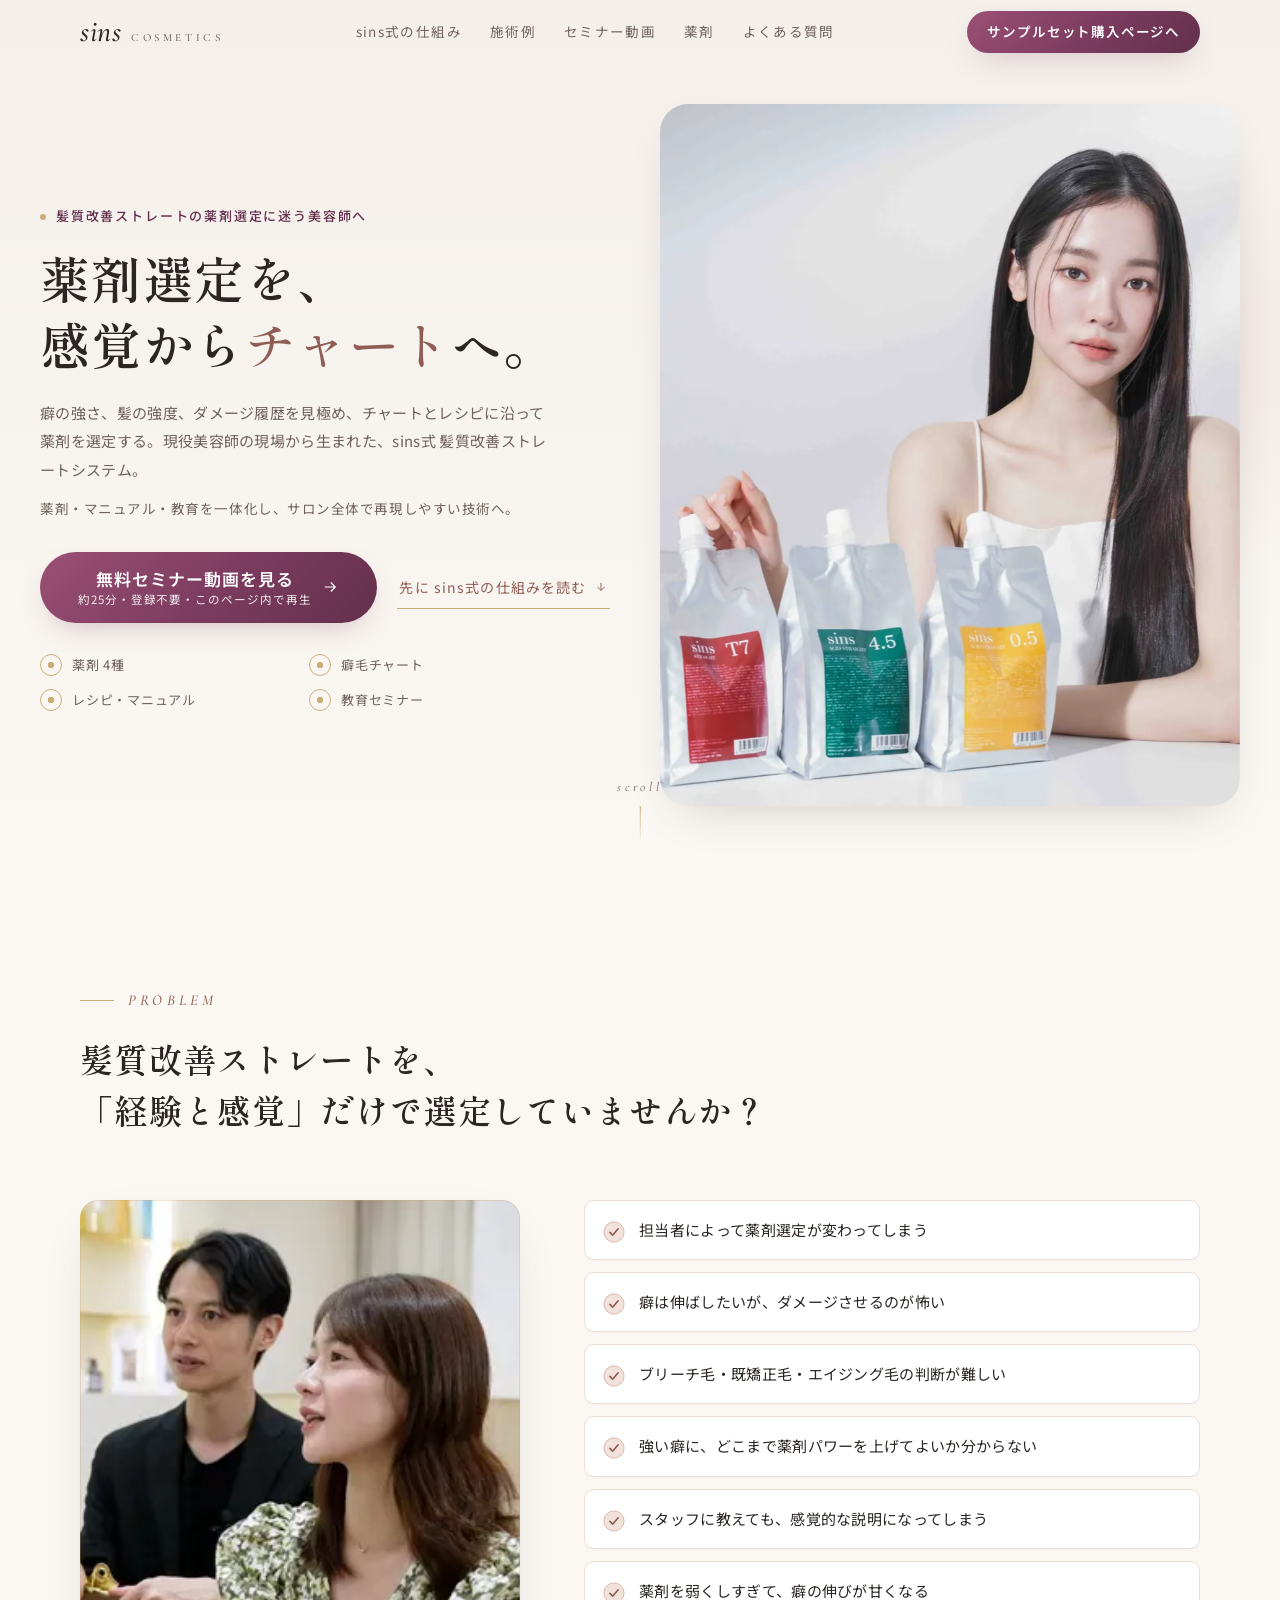
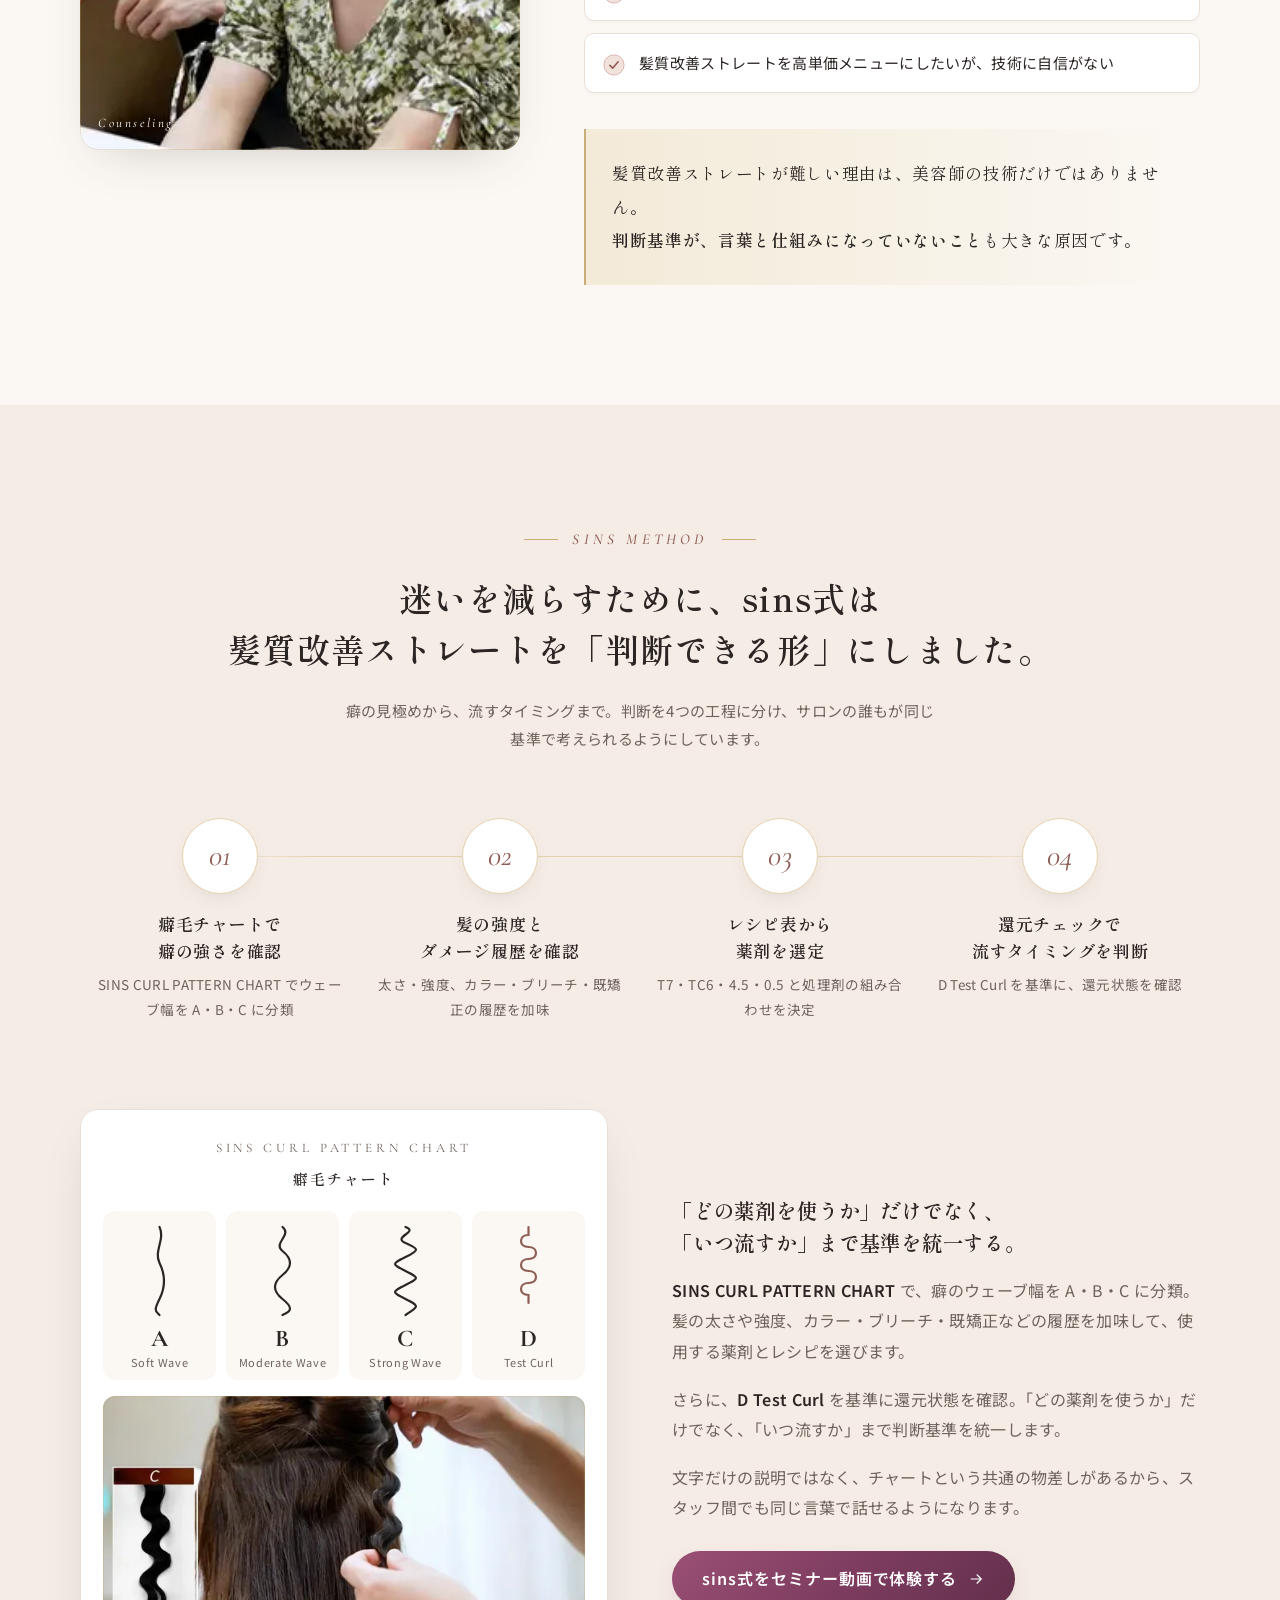
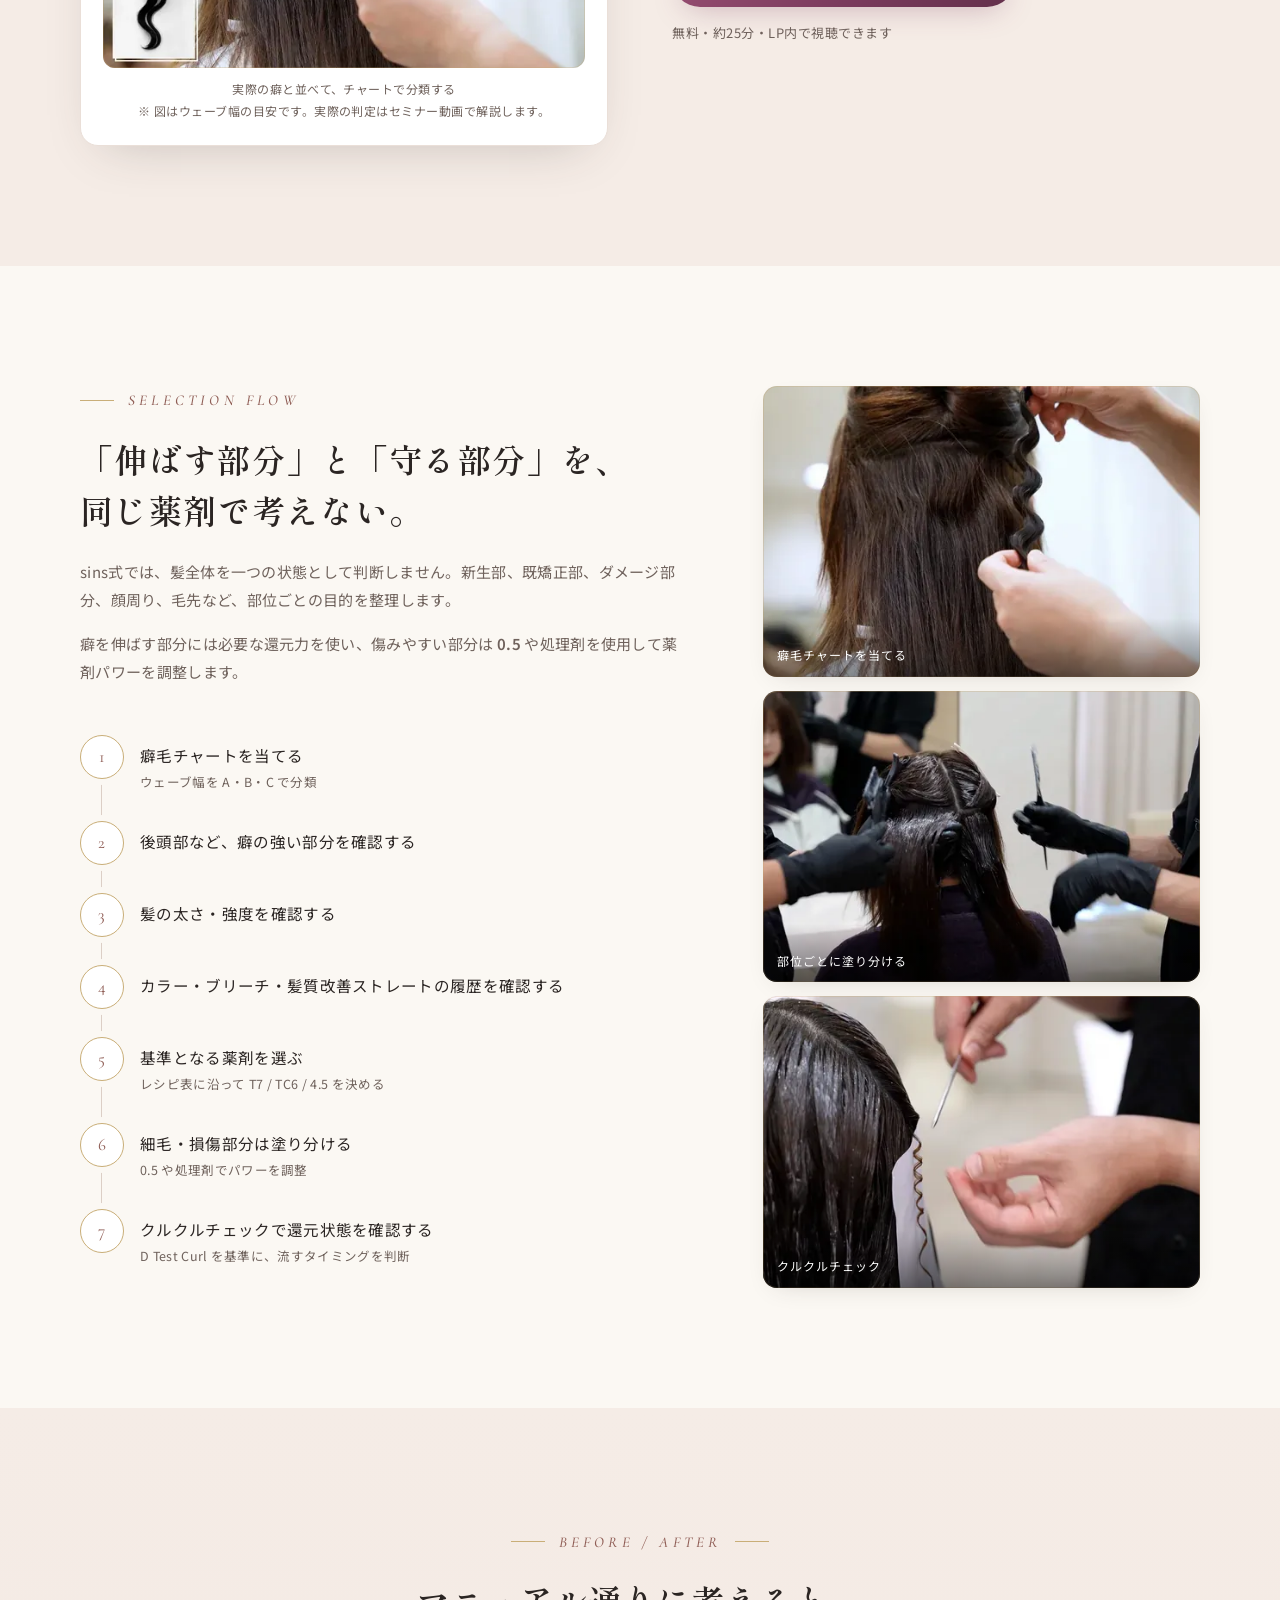
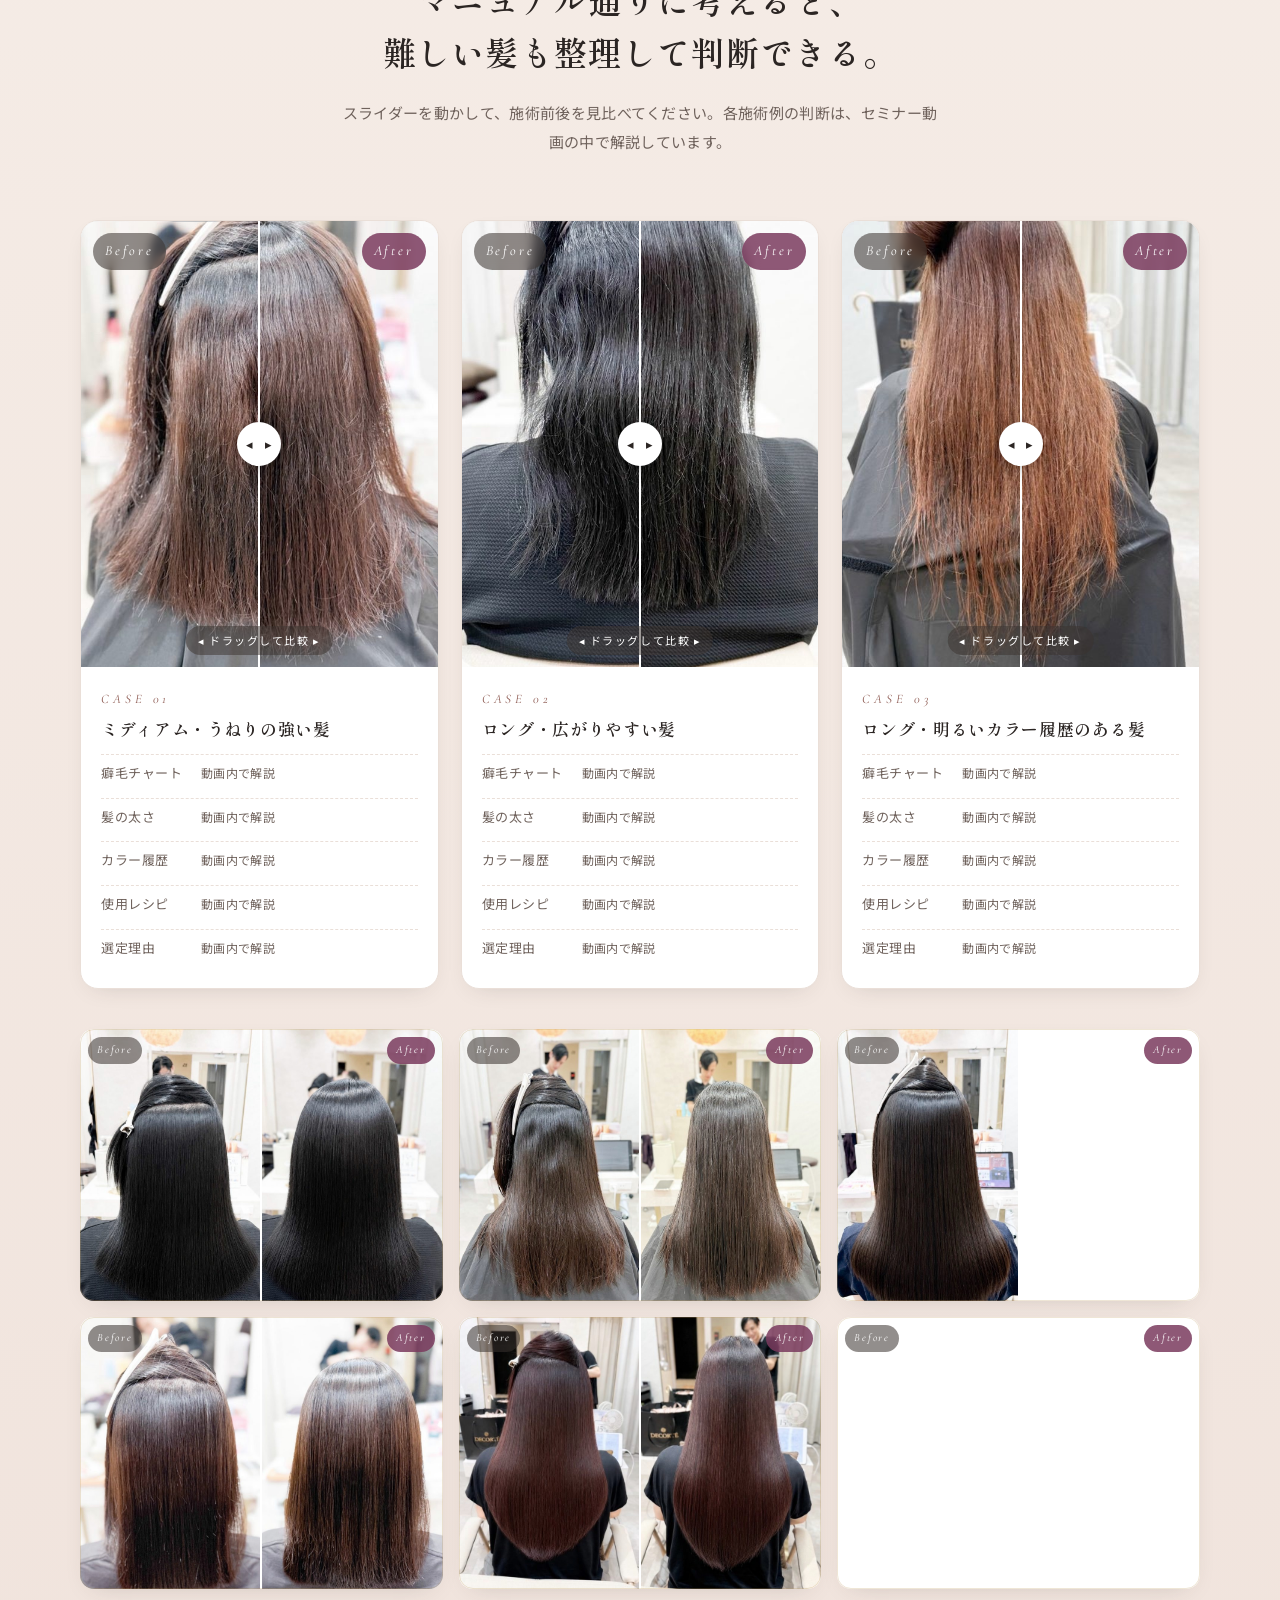
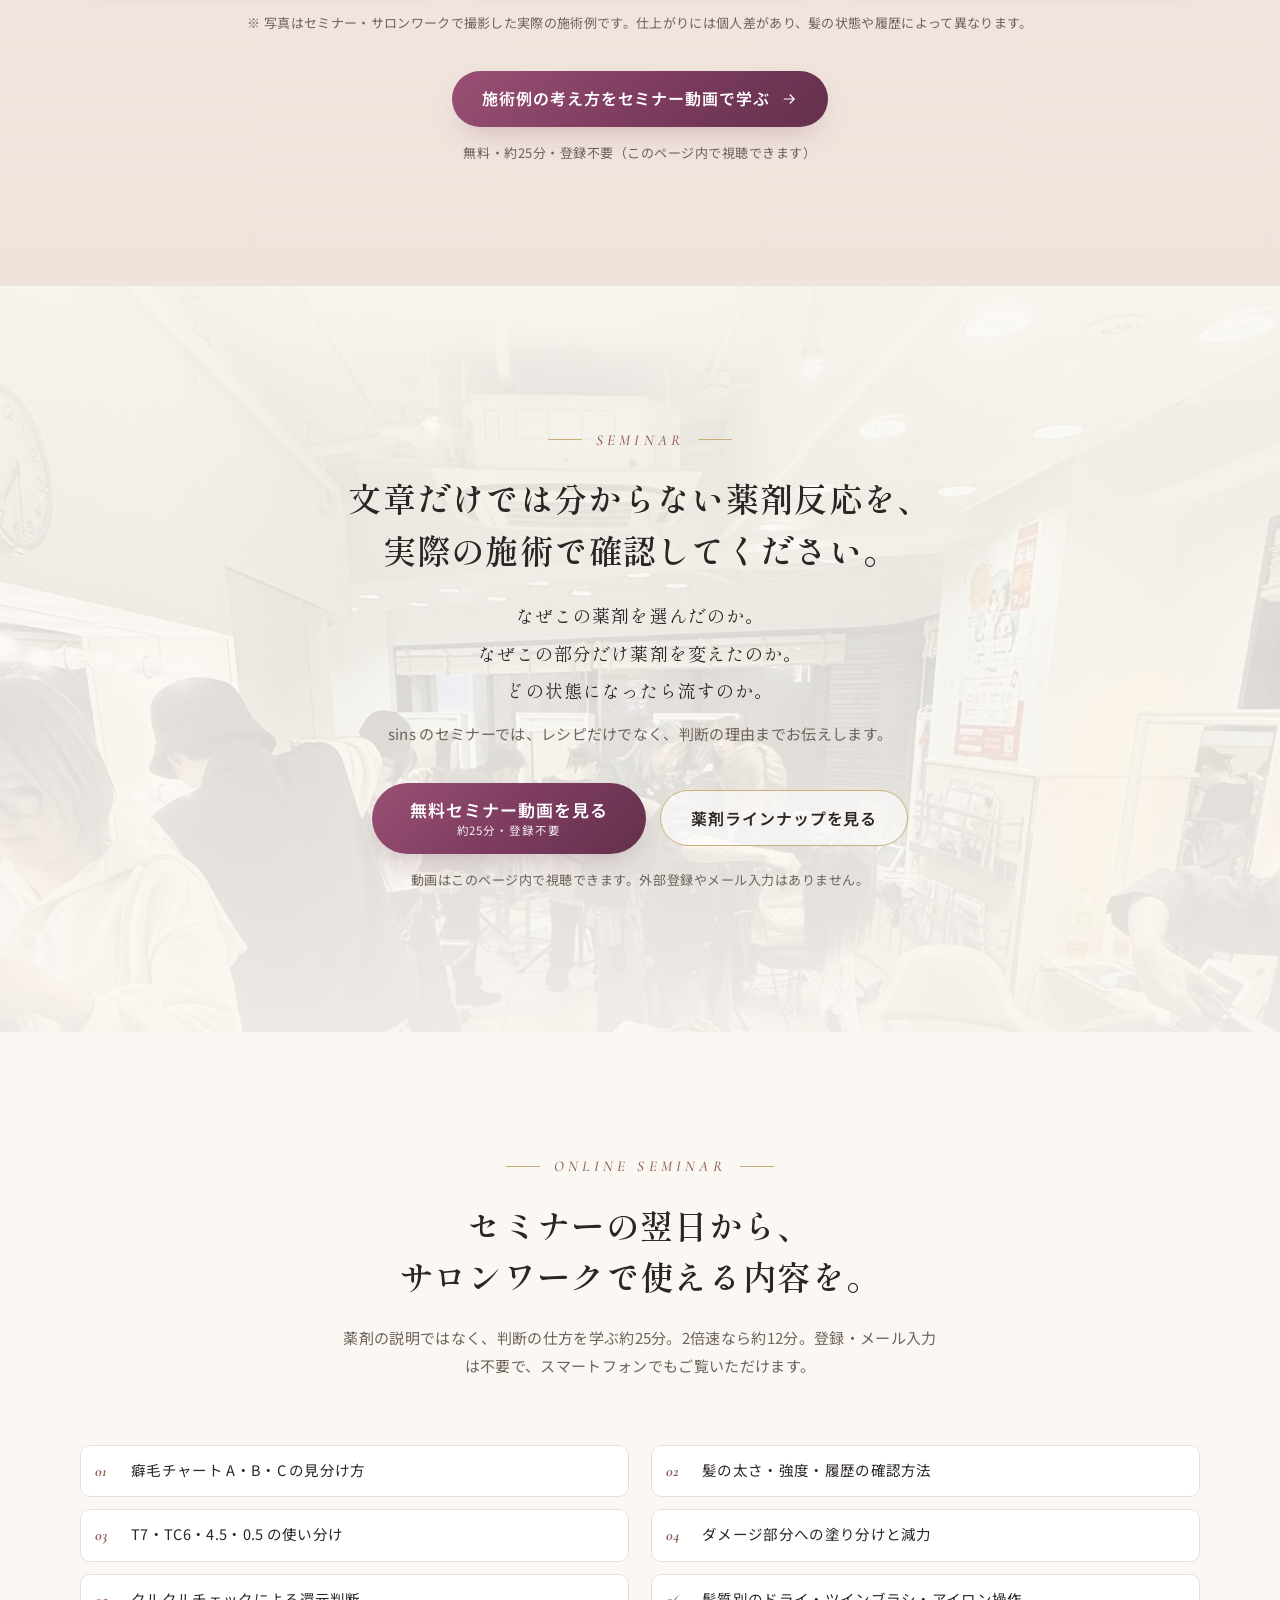
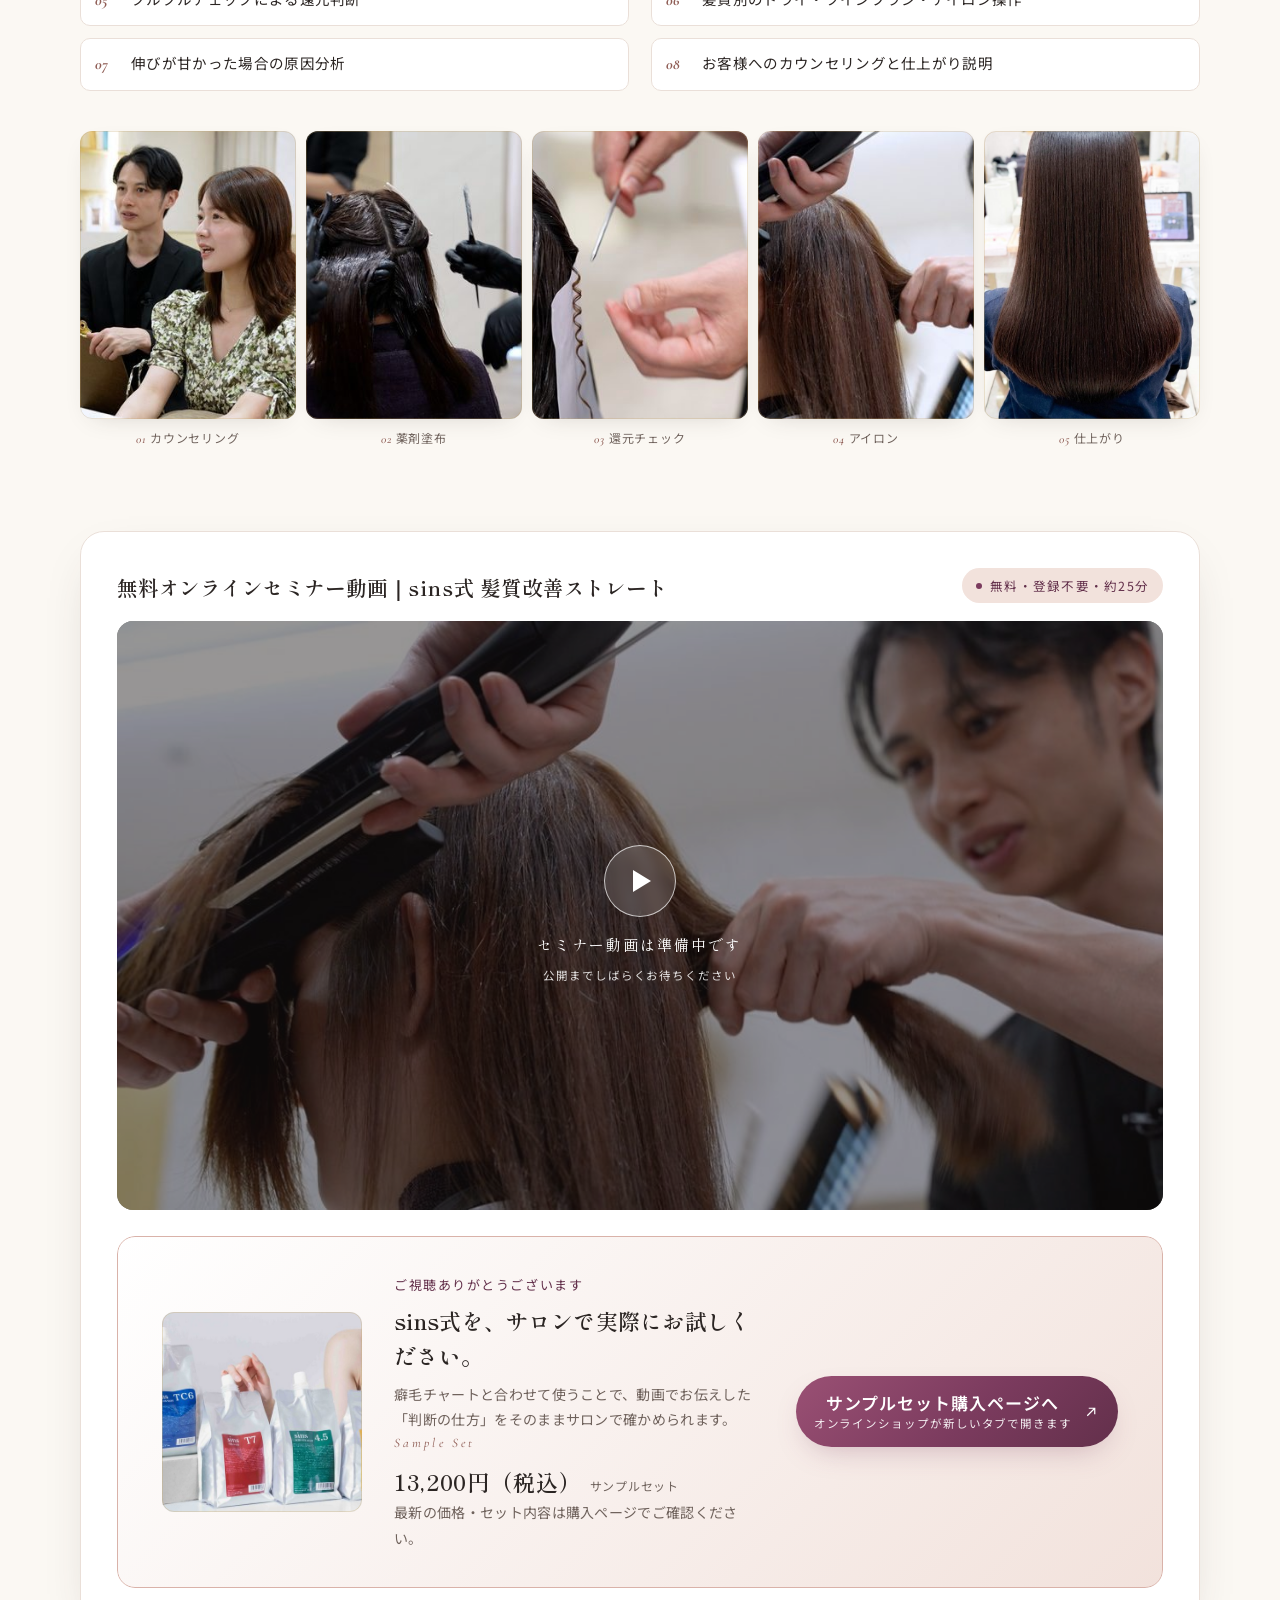
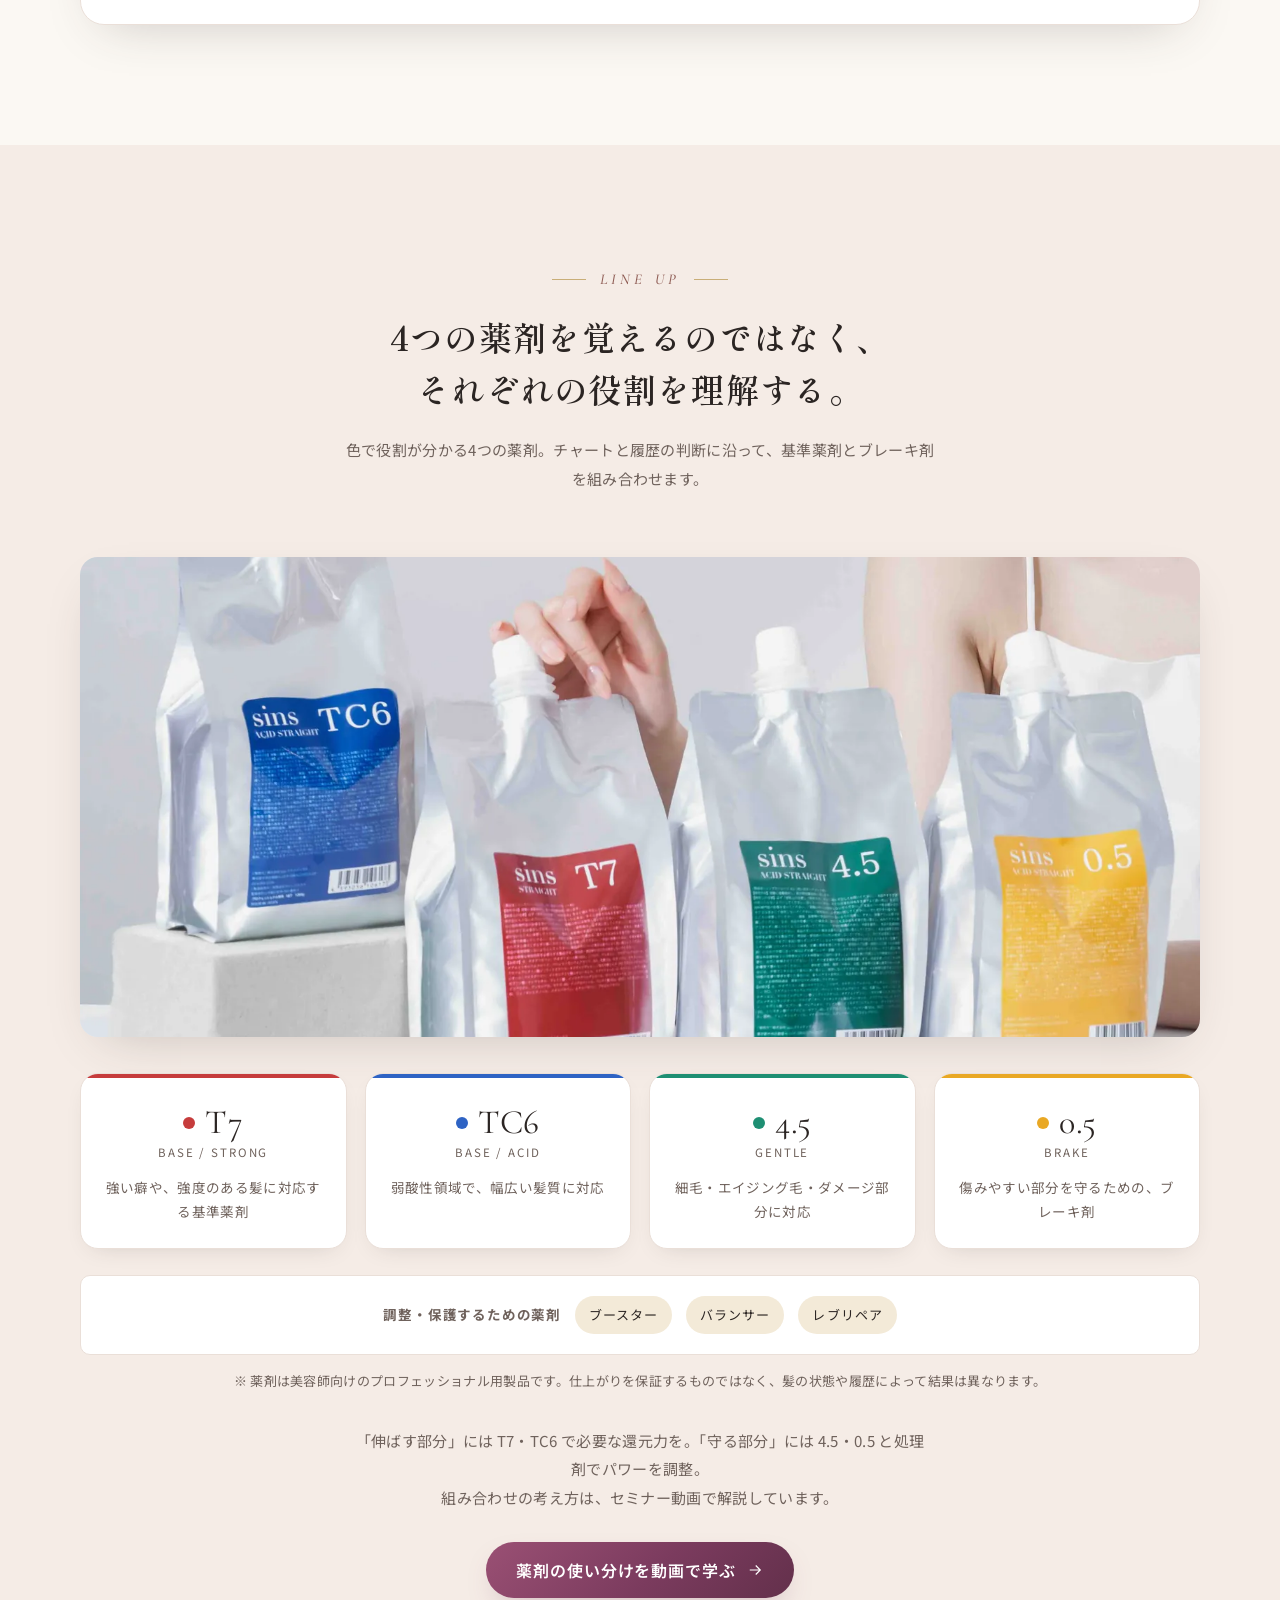
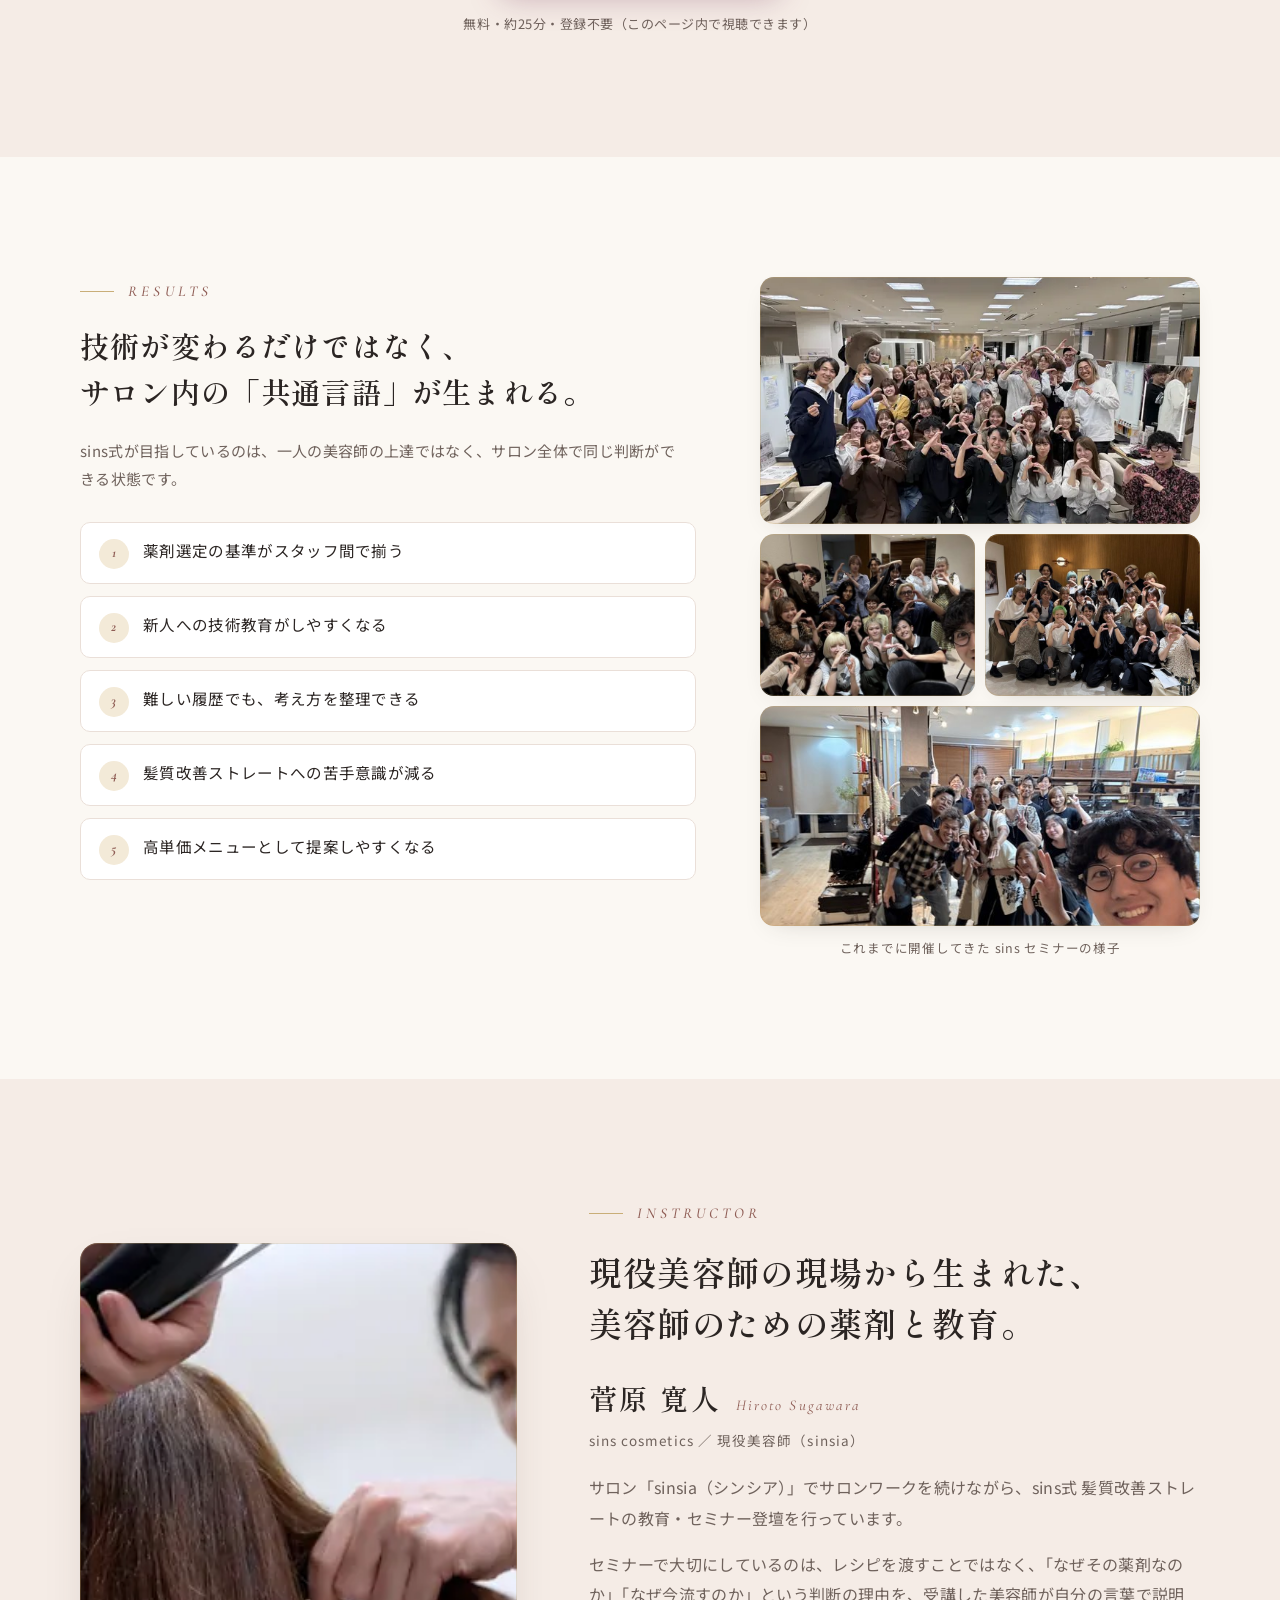
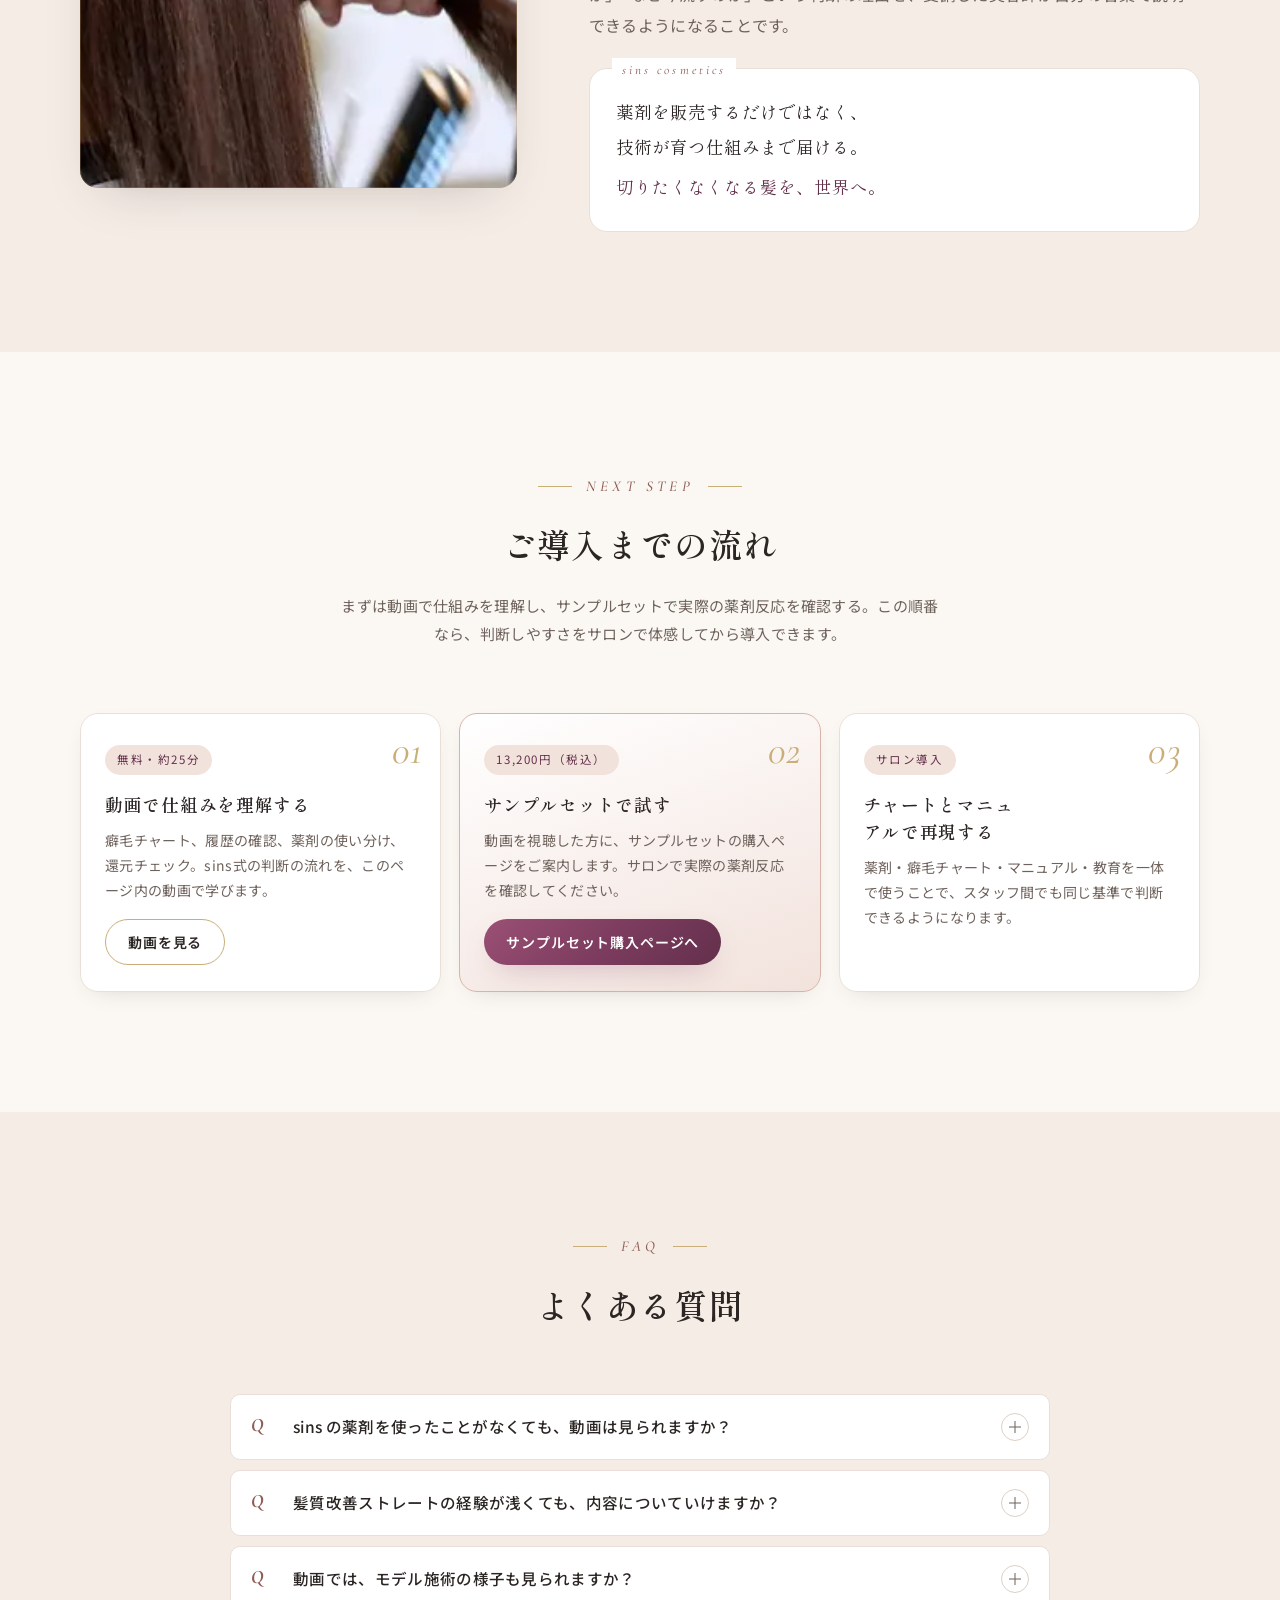
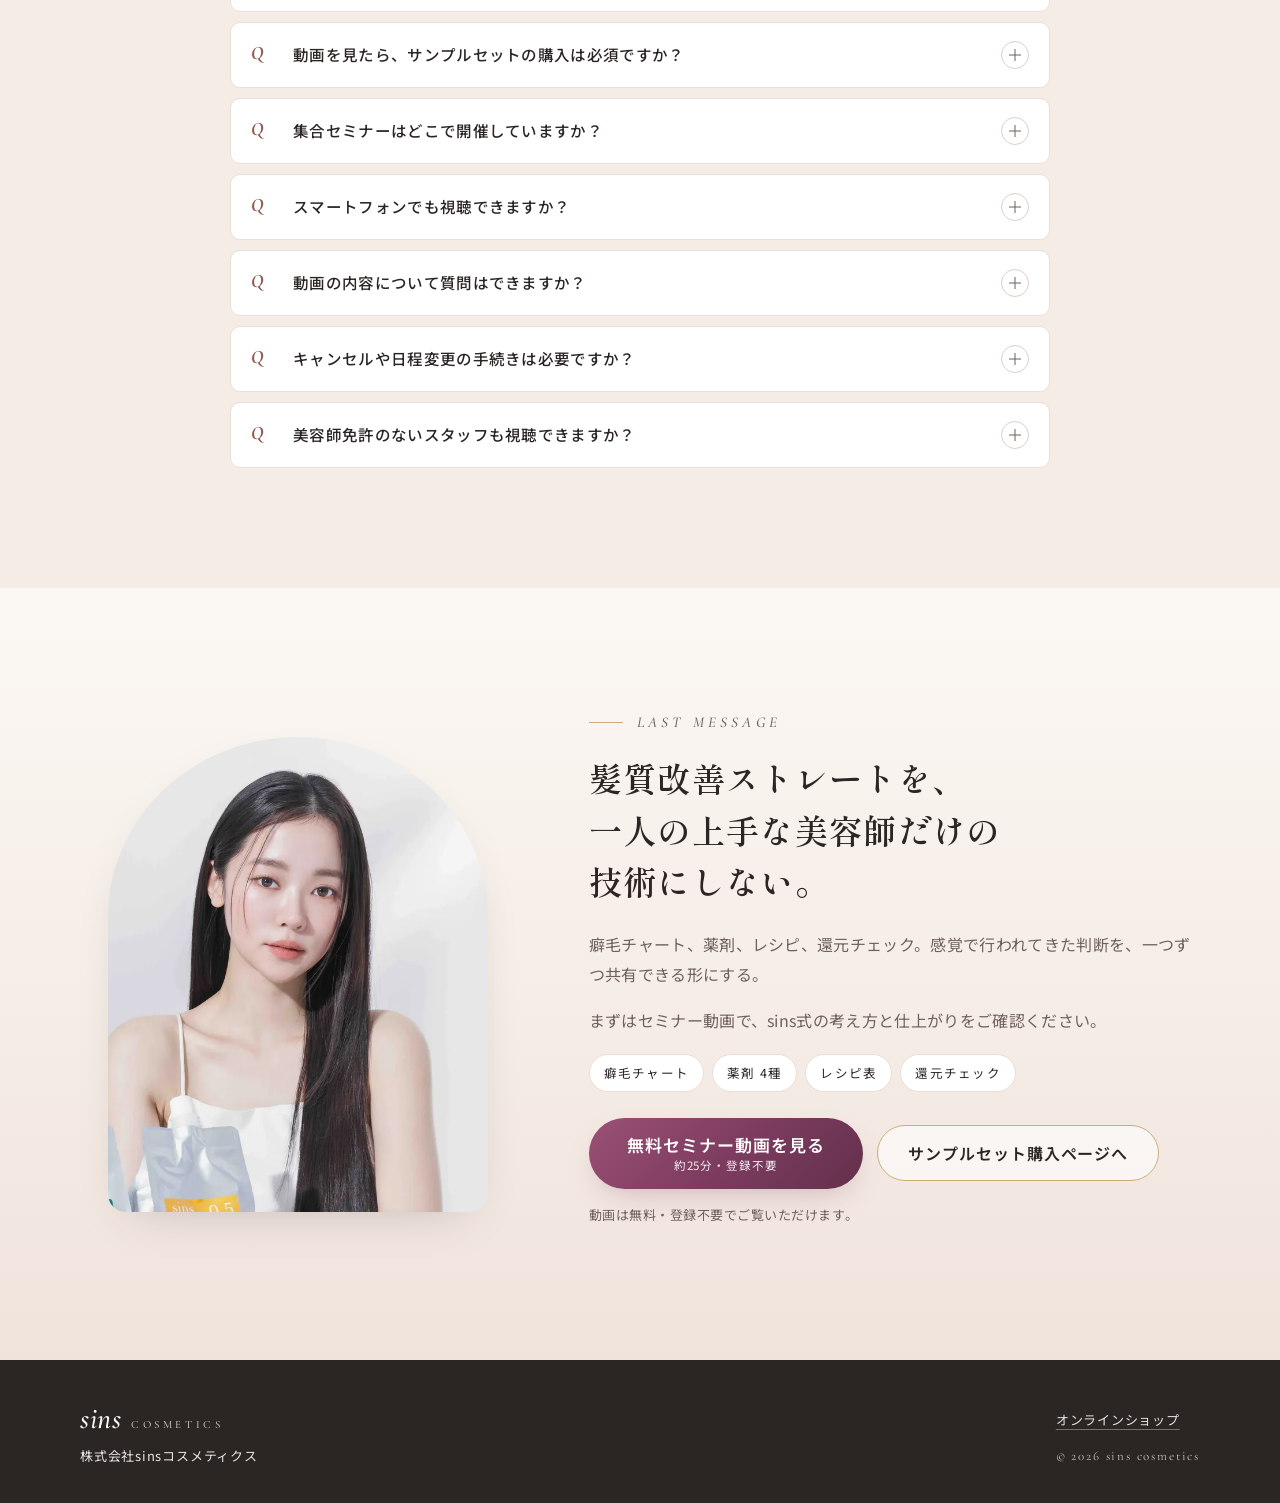
==== commit e5dc282e: "feat(sins): apply design-panel spec (mauve CTA, AA palette, FAQ, progress ring, persistence) and add" ====
--- a/sins/index.html
+++ b/sins/index.html
@@ -3,22 +3,24 @@
 <head>
 <meta charset="UTF-8">
 <meta name="viewport" content="width=device-width, initial-scale=1.0, viewport-fit=cover">
-<title>sins式 髪質改善ストレート｜薬剤選定を、感覚からチャートへ。｜sins cosmetics</title>
-<meta name="description" content="髪質改善ストレートの薬剤選定に迷う美容師へ。癖毛チャート・薬剤・レシピ・還元チェックを一体化した sins式なら、感覚に頼らず判断しやすい。無料オンラインセミナー動画（約25分）を今すぐ視聴。">
+<title>sins式 髪質改善ストレート｜薬剤選定を感覚からチャートへ｜美容師向け無料セミナー動画</title>
+<meta name="description" content="髪質改善ストレートの薬剤選定に迷う美容師へ。癖毛チャート A・B・C、4つの薬剤の役割、還元チェックで判断基準をサロンで共有する sins式を、約25分の無料セミナー動画（登録不要）でご覧いただけます。視聴後にサンプルセットをご案内します。">
 <link rel="canonical" href="https://o-arakawa.github.io/francdirect-dashboard/sins/">
 <meta property="og:type" content="website">
 <meta property="og:site_name" content="sins cosmetics">
 <meta property="og:title" content="sins式 髪質改善ストレート｜薬剤選定を、感覚からチャートへ。">
 <meta property="og:description" content="癖毛チャート・薬剤・レシピ・還元チェックを一体化。現役美容師の現場から生まれた sins式 髪質改善ストレートシステム。無料セミナー動画（約25分）を公開中。">
 <meta property="og:url" content="https://o-arakawa.github.io/francdirect-dashboard/sins/">
-<meta property="og:image" content="https://o-arakawa.github.io/francdirect-dashboard/sins/assets/hero-1600.jpg">
+<meta property="og:image" content="https://o-arakawa.github.io/francdirect-dashboard/sins/assets/og-1200x630.jpg">
+<meta property="og:image:width" content="1200">
+<meta property="og:image:height" content="630">
 <meta property="og:locale" content="ja_JP">
 <meta name="twitter:card" content="summary_large_image">
-<meta name="theme-color" content="#FCFAF7">
-<link rel="icon" href="data:image/svg+xml,%3Csvg xmlns='http://www.w3.org/2000/svg' viewBox='0 0 64 64'%3E%3Ccircle cx='32' cy='32' r='30' fill='%23FCFAF7' stroke='%23C6A56B' stroke-width='2'/%3E%3Ctext x='32' y='42' font-family='Georgia,serif' font-style='italic' font-size='30' text-anchor='middle' fill='%233A322F'%3Es%3C/text%3E%3C/svg%3E">
+<meta name="theme-color" content="#FBF8F3">
+<link rel="icon" href="data:image/svg+xml,%3Csvg xmlns='http://www.w3.org/2000/svg' viewBox='0 0 64 64'%3E%3Ccircle cx='32' cy='32' r='30' fill='%23FBF8F3' stroke='%23C6A56B' stroke-width='2'/%3E%3Ctext x='32' y='42' font-family='Georgia,serif' font-style='italic' font-size='30' text-anchor='middle' fill='%232B2523'%3Es%3C/text%3E%3C/svg%3E">
 <link rel="preconnect" href="https://fonts.googleapis.com">
 <link rel="preconnect" href="https://fonts.gstatic.com" crossorigin>
-<link href="https://fonts.googleapis.com/css2?family=Shippori+Mincho:wght@400;500;600;700&family=Noto+Sans+JP:wght@300;400;500;700&family=Cormorant+Garamond:ital,wght@0,400;0,500;1,400;1,500&display=swap" rel="stylesheet">
+<link href="https://fonts.googleapis.com/css2?family=Shippori+Mincho:wght@500;600&family=Noto+Sans+JP:wght@400;500;700&family=Cormorant+Garamond:ital,wght@0,500;0,600;1,500&display=swap" rel="stylesheet">
 <link rel="preload" as="image" href="assets/hero-mobile-800.webp" type="image/webp" media="(max-width: 899px)">
 <link rel="preload" as="image" href="assets/hero-1600.webp" type="image/webp" media="(min-width: 900px)">
 
@@ -42,8 +44,13 @@
     { title: 'ロング・広がりやすい髪',     before: 'assets/ba4032-before-600.jpg', after: 'assets/ba4032-after-600.jpg', chart: '', thickness: '', history: '', recipe: '', reason: '' },
     { title: 'ロング・明るいカラー履歴のある髪', before: 'assets/ba4040a-before-600.jpg', after: 'assets/ba4040a-after-600.jpg', chart: '', thickness: '', history: '', recipe: '', reason: '' }
   ],
+  price: '13,200円（税込）',                // サンプルセットの価格表記。空文字にすると価格の行が非表示になる
+  profile: { name: '菅原 寛人', romaji: 'Hiroto Sugawara', role: 'sins cosmetics ／ 現役美容師（sinsia）' },
   testimonials: []                         // 実在の受講者の声のみ。例: { quote: '…', salon: '〇〇（神奈川）', name: '〇〇 様', photo: 'assets/voice-1.jpg' }
 };
+// JS 有効の印（無効時もコンテンツは全て表示される）／ 既視聴者はチラつきなく解放状態で描画
+document.documentElement.classList.add('js');
+try { var _u = JSON.parse(localStorage.getItem('sins_lp_unlocked_v1') || 'null'); if (_u && _u.t && (Date.now() - _u.t) < 7776e6) document.documentElement.setAttribute('data-unlocked', ''); } catch (e) {}
 </script>
 
 <style>
@@ -51,24 +58,25 @@
    Design tokens
    ===================================================================== */
 :root{
-  --bg:#FCFAF7;          /* ivory */
-  --bg-2:#F7F0EB;        /* blush beige */
-  --bg-3:#F1E6E0;        /* deeper blush */
+  --bg:#FBF8F3;          /* ivory（ページ地色） */
+  --bg-2:#F5ECE6;        /* 淡いローズベージュ（交互セクション） */
+  --bg-3:#F0E3DC;        /* deeper blush */
   --surface:#FFFFFF;
-  --ink:#3A322F;         /* warm charcoal */
-  --ink-2:#6B5F5A;       /* muted */
-  --ink-3:#726660;       /* light muted (labels) — AA on bg/bg-2/bg-3 */
+  --ink:#2B2523;         /* 暖色チャコール */
+  --ink-2:#6F625C;       /* 補助文（AA） */
+  --ink-3:#6F625C;       /* 注記・ラベル（AA） */
   --line:#EADFD8;
   --line-2:#DCCFC6;
-  --gold:#C6A56B;        /* lines / decoration only */
-  --gold-ink:#7A5B26;    /* gold for text (AA) */
+  --gold:#C9AE78;        /* ヘアライン・装飾専用（文字色には使わない） */
+  --gold-ink:#8F5D55;    /* アクセント（眉見出し・番号など文字用、AA） */
   --gold-2:#E4D2AE;
   --gold-3:#F3EAD8;
   --rose:#D9B2A9;
   --rose-2:#F2E2DC;
-  --cta:#94505A;         /* rose gold — 商品色（赤/青/緑/黄）とは別系統。白文字で AA */
-  --cta-2:#A45561;
-  --cta-dark:#7E434B;
+  --accent-soft:#E8CFC8;
+  --cta:#7B3B5E;         /* 深いモーヴ — 商品色（赤/青/緑/黄）とも明確に区別。白文字で AA */
+  --cta-2:#9A5074;
+  --cta-dark:#63304B;
   --ok:#587A5C;
   --t7:#C63C3C; --tc6:#2E63C4; --f45:#1E8F73; --f05:#E9A824;
   --serif:'Shippori Mincho','Hiragino Mincho ProN','Yu Mincho',serif;
@@ -121,8 +129,8 @@
 
 /* buttons */
 .btn{display:inline-flex;align-items:center;justify-content:center;gap:10px;min-height:56px;padding:14px 30px;white-space:nowrap;border-radius:999px;font-weight:600;font-size:16px;letter-spacing:.06em;line-height:1.3;transition:transform .35s var(--ease),box-shadow .35s var(--ease),background .35s;text-align:center;position:relative}
-.btn--primary{background:linear-gradient(135deg,var(--cta-2) 0%,var(--cta) 55%,var(--cta-dark) 100%);color:#fff;box-shadow:0 12px 30px -12px rgba(148,80,90,.6)}
-.btn--primary:hover{transform:translateY(-2px);box-shadow:0 18px 36px -14px rgba(148,80,90,.7)}
+.btn--primary{background:linear-gradient(135deg,var(--cta-2) 0%,var(--cta) 55%,var(--cta-dark) 100%);color:#fff;box-shadow:0 12px 30px -12px rgba(123,59,94,.35)}
+.btn--primary:hover{transform:translateY(-2px);box-shadow:0 18px 36px -14px rgba(123,59,94,.45)}
 .btn--primary .btn__sub{display:block;font-weight:400;font-size:11.5px;letter-spacing:.08em;opacity:.9;margin-top:2px}
 .btn--ghost{border:1px solid var(--gold);color:var(--ink);background:rgba(255,255,255,.6)}
 .btn--ghost:hover{background:#fff;transform:translateY(-2px);box-shadow:var(--shadow-sm)}
@@ -134,16 +142,22 @@
 .cta-note{font-size:13px;color:var(--ink-3);margin-top:14px;letter-spacing:.04em}
 
 /* reveal */
-[data-reveal]{opacity:0;transform:translateY(22px);transition:opacity .9s var(--ease),transform .9s var(--ease)}
-[data-reveal].is-in{opacity:1;transform:none}
+html.js [data-reveal]{opacity:0;transform:translateY(22px);transition:opacity .9s var(--ease),transform .9s var(--ease)}
+html.js [data-reveal].is-in{opacity:1;transform:none}
 [data-reveal][data-delay="1"]{transition-delay:.12s}[data-reveal][data-delay="2"]{transition-delay:.24s}[data-reveal][data-delay="3"]{transition-delay:.36s}
-@media (prefers-reduced-motion:reduce){[data-reveal]{opacity:1;transform:none;transition:none}}
+@media (prefers-reduced-motion:reduce){html.js [data-reveal]{opacity:1;transform:none;transition:none}}
+/* 既視聴者：JS 実行前から解放状態で描画（チラつき防止） */
+html[data-unlocked] .btn[data-unlocked][hidden]{display:inline-flex !important}
+html[data-unlocked] .btn[data-locked]{display:none !important}
+html[data-unlocked] .gate__locked{display:none}
+html[data-unlocked] .gate__open{display:grid}
+.num{font-variant-numeric:tabular-nums}
 
 /* =====================================================================
    Header
    ===================================================================== */
 .header{position:fixed;inset:0 0 auto 0;z-index:50;height:var(--header-h);display:flex;align-items:center;transition:background .4s,box-shadow .4s,backdrop-filter .4s}
-.header.is-scrolled{background:rgba(252,250,247,.86);backdrop-filter:blur(12px);-webkit-backdrop-filter:blur(12px);box-shadow:0 1px 0 var(--line)}
+.header.is-scrolled{background:rgba(251,248,243,.86);backdrop-filter:blur(12px);-webkit-backdrop-filter:blur(12px);box-shadow:0 1px 0 var(--line)}
 .header__in{display:flex;align-items:center;justify-content:space-between;gap:20px}
 .logo{display:flex;align-items:baseline;gap:10px;font-family:var(--latin);font-style:italic;font-weight:500;font-size:30px;letter-spacing:.02em;color:var(--ink);line-height:1}
 .logo small{font-family:var(--latin);font-style:normal;font-size:11px;letter-spacing:.32em;text-transform:uppercase;color:var(--ink-3)}
@@ -152,22 +166,31 @@
 .nav a::after{content:'';position:absolute;left:0;right:0;bottom:0;height:1px;background:var(--gold);transform:scaleX(0);transform-origin:left;transition:transform .35s var(--ease)}
 .nav a:hover::after{transform:scaleX(1)}
 @media (min-width:1000px){.nav{display:flex}}
-.header .btn{min-height:42px;padding:8px 20px;font-size:13.5px}
+.header .btn{min-height:42px;padding:8px 20px;font-size:13.5px;transition:opacity .35s}
+.header.hero-cta-visible .btn{opacity:0;pointer-events:none}
 @media (max-width:420px){.header .btn{padding:8px 14px;font-size:12.5px}}
 
 /* =====================================================================
    Hero
    ===================================================================== */
-.hero{position:relative;padding-top:var(--header-h);background:linear-gradient(180deg,#F6F3F1 0%,var(--bg) 100%);overflow:hidden}
+.hero{position:relative;padding-top:var(--header-h);background:linear-gradient(180deg,#F4EFEA 0%,var(--bg) 100%);overflow:hidden}
 .hero__media{position:relative;aspect-ratio:4/5;max-height:72vh}
 .hero__media img{width:100%;height:100%;object-fit:cover;object-position:60% 30%}
-.hero__media::after{content:'';position:absolute;inset:auto 0 0 0;height:38%;background:linear-gradient(180deg,rgba(252,250,247,0) 0%,var(--bg) 100%)}
+.hero__media::after{content:'';position:absolute;inset:auto 0 0 0;height:38%;background:linear-gradient(180deg,rgba(251,248,243,0) 0%,var(--bg) 100%)}
 .hero__body{position:relative;padding:12px 20px 56px;width:min(100%,1120px);margin-inline:auto}
 .hero__eyebrow{font-size:13px;letter-spacing:.14em;color:var(--cta-dark);font-weight:500;display:inline-flex;align-items:center;gap:10px;margin-bottom:16px}
 .hero__eyebrow::before{content:'';width:6px;height:6px;border-radius:50%;background:var(--gold)}
 .hero h1{font-size:clamp(30px,7.6vw,66px);line-height:1.32;font-weight:600;letter-spacing:.03em;margin-bottom:22px}
 @media (min-width:900px){.hero h1{font-size:clamp(38px,3.9vw,54px)}}
-.hero h1 .thin{font-weight:400}
+.hero h1 .thin{font-weight:500;color:var(--gold-ink)}
+.hero__link{display:inline-flex;align-items:center;gap:8px;font-size:14px;letter-spacing:.08em;color:var(--gold-ink);border-bottom:1px solid var(--gold);padding:4px 2px;margin-left:6px;min-height:44px}
+.hero__link:hover{color:var(--cta)}
+html.js .hero__body > *{animation:rise .9s var(--ease) both}
+html.js .hero__body > :nth-child(2){animation-delay:.12s}html.js .hero__body > :nth-child(3){animation-delay:.24s}html.js .hero__body > :nth-child(4){animation-delay:.32s}html.js .hero__body > :nth-child(5){animation-delay:.42s}html.js .hero__body > :nth-child(6){animation-delay:.52s}
+html.js .hero__media img{animation:zoomin 1.8s var(--ease) both}
+@keyframes rise{from{opacity:0;transform:translateY(16px)}to{opacity:1;transform:none}}
+@keyframes zoomin{from{transform:scale(1.03)}to{transform:none}}
+@media (prefers-reduced-motion:reduce){html.js .hero__body > *,html.js .hero__media img{animation:none}}
 .hero__sub{font-size:clamp(15px,1.15vw,17.5px);color:var(--ink-2);max-width:34em;margin-bottom:12px}
 .hero__note{font-size:13.5px;color:var(--ink-3);margin-bottom:30px;letter-spacing:.04em}
 .hero .btn-row{margin-bottom:30px}
@@ -225,6 +248,10 @@
 .waves{display:grid;grid-template-columns:repeat(4,1fr);gap:10px}
 .wave{text-align:center;padding:12px 4px 10px;border-radius:12px;background:var(--bg)}
 .wave svg{width:100%;height:96px;display:block;margin:0 auto 8px}
+html.js .chart-card .wave path{stroke-dasharray:1;stroke-dashoffset:1;transition:stroke-dashoffset 1.4s var(--ease)}
+html.js .chart-card.is-in .wave path{stroke-dashoffset:0}
+html.js .chart-card.is-in .wave:nth-child(2) path{transition-delay:.15s}html.js .chart-card.is-in .wave:nth-child(3) path{transition-delay:.3s}html.js .chart-card.is-in .wave:nth-child(4) path{transition-delay:.45s}
+@media (prefers-reduced-motion:reduce){html.js .chart-card .wave path{stroke-dashoffset:0;transition:none}}
 .wave b{display:block;font-family:var(--latin);font-size:24px;line-height:1;color:var(--ink);margin-bottom:4px}
 .wave span{display:block;font-size:11px;letter-spacing:.06em;color:var(--ink-2);line-height:1.4}
 .chart-card__photo{margin-top:16px;border-radius:12px;overflow:hidden;aspect-ratio:16/9}
@@ -265,7 +292,7 @@
 .ba__after{position:absolute;inset:0;--pos:50%;clip-path:inset(0 calc(100% - var(--pos)) 0 0)}
 .ba__handle::before{content:'';position:absolute;top:0;bottom:0;left:-1px;width:2px;background:#fff;box-shadow:0 0 12px rgba(0,0,0,.35)}
 .ba__label{position:absolute;top:12px;font-family:var(--latin);font-style:italic;font-size:14px;letter-spacing:.2em;padding:5px 12px;border-radius:999px;background:rgba(58,50,47,.55);color:#fff;backdrop-filter:blur(4px);pointer-events:none}
-.ba__label--before{left:12px}.ba__label--after{right:12px;background:rgba(148,80,90,.85)}
+.ba__label--before{left:12px}.ba__label--after{right:12px;background:rgba(123,59,94,.85)}
 .ba__handle{position:absolute;top:0;bottom:0;left:50%;width:0;pointer-events:none}
 .ba__handle span{position:absolute;top:50%;left:50%;transform:translate(-50%,-50%);width:44px;height:44px;border-radius:50%;background:#fff;box-shadow:0 4px 16px rgba(0,0,0,.25);display:grid;place-items:center}
 .ba__handle span::before{content:'◂';font-size:13px;color:var(--ink);position:absolute;left:9px;top:50%;transform:translateY(-50%)}
@@ -286,7 +313,7 @@
 .pair{position:relative;border-radius:14px;overflow:hidden;box-shadow:var(--shadow-sm);display:grid;grid-template-columns:1fr 1fr;gap:2px;background:#fff;aspect-ratio:4/3}
 .pair img{width:100%;height:100%;object-fit:cover}
 .pair span{position:absolute;top:8px;font-family:var(--latin);font-style:italic;font-size:11px;letter-spacing:.16em;padding:3px 9px;border-radius:999px;background:rgba(58,50,47,.55);color:#fff}
-.pair span:first-of-type{left:8px}.pair span:last-of-type{right:8px;background:rgba(148,80,90,.85)}
+.pair span:first-of-type{left:8px}.pair span:last-of-type{right:8px;background:rgba(123,59,94,.85)}
 .cases__note{margin-top:22px;text-align:center}
 
 /* =====================================================================
@@ -296,7 +323,7 @@
 @media (min-width:900px){.band{padding:140px 0}}
 .band__bg{position:absolute;inset:0;z-index:0}
 .band__bg img{width:100%;height:100%;object-fit:cover;object-position:center 30%}
-.band__bg::after{content:'';position:absolute;inset:0;background:linear-gradient(180deg,rgba(252,250,247,.94) 0%,rgba(252,250,247,.86) 50%,rgba(252,250,247,.94) 100%)}
+.band__bg::after{content:'';position:absolute;inset:0;background:linear-gradient(180deg,rgba(251,248,243,.94) 0%,rgba(251,248,243,.86) 50%,rgba(251,248,243,.94) 100%)}
 .band__in{position:relative;z-index:1;text-align:center;max-width:760px;margin-inline:auto}
 .band__lines{font-family:var(--serif);font-size:clamp(16px,1.4vw,20px);line-height:2.1;letter-spacing:.06em;margin:22px 0 10px}
 .band .lead{margin-inline:auto;margin-bottom:34px}
@@ -317,7 +344,7 @@
 @media (max-width:700px){.process{display:flex;gap:10px;overflow-x:auto;scroll-snap-type:x mandatory;padding:0 20px 8px;margin-left:-20px;margin-right:-20px;-webkit-overflow-scrolling:touch;scrollbar-width:none}
 .process::-webkit-scrollbar{display:none}
 .process figure{flex:0 0 132px;scroll-snap-align:start}}
-.video-wrap{margin-top:56px;background:var(--surface);border:1px solid var(--line);border-radius:24px;padding:20px;box-shadow:var(--shadow)}
+.video-wrap{margin-top:56px;background:var(--surface);border:1px solid var(--line);border-radius:24px;padding:14px;box-shadow:var(--shadow)}
 @media (min-width:900px){.video-wrap{padding:36px;margin-top:80px}}
 .video-head{display:flex;flex-wrap:wrap;align-items:flex-end;justify-content:space-between;gap:10px 20px;margin-bottom:18px}
 .video-head h3{font-size:clamp(18px,1.6vw,22px)}
@@ -346,18 +373,29 @@
 
 /* purchase gate */
 .gate{margin-top:26px;border-radius:18px;position:relative;overflow:hidden}
-.gate__locked{display:flex;flex-direction:column;align-items:center;text-align:center;gap:10px;padding:34px 22px;border:1px dashed var(--line-2);border-radius:18px;background:var(--bg)}
-.gate__locked .lock{width:44px;height:44px;border-radius:50%;background:var(--surface);border:1px solid var(--gold-2);display:grid;place-items:center;color:var(--gold)}
+.gate__locked{display:flex;flex-direction:column;align-items:center;text-align:center;gap:10px;padding:30px 16px;border:1px dashed var(--line-2);border-radius:18px;background:var(--bg)}
+.ring{position:relative;width:88px;height:88px;display:grid;place-items:center}
+.ring svg{position:absolute;inset:0;width:100%;height:100%;transform:rotate(-90deg)}
+.ring circle{fill:none;stroke-width:2.5}
+.ring .ring__bg{stroke:var(--accent-soft)}
+.ring .ring__fg{stroke:var(--gold);stroke-linecap:round;stroke-dasharray:1;stroke-dashoffset:1;transition:stroke-dashoffset .6s var(--ease)}
+.ring b{font-family:var(--latin);font-weight:600;font-size:24px;color:var(--ink);font-variant-numeric:tabular-nums}
+.gate__locked .ghost{margin-top:8px;display:inline-flex;align-items:center;gap:8px;min-height:44px;padding:8px 22px;border-radius:999px;border:1px dashed var(--line-2);font-size:13px;color:var(--ink-3);letter-spacing:.06em}
 .gate__locked p{font-family:var(--serif);font-size:15.5px;letter-spacing:.06em;line-height:1.9}
 .gate__locked small{font-size:12.5px;color:var(--ink-3)}
-.gate__open{display:none;border-radius:18px;background:linear-gradient(135deg,#fff 0%,var(--rose-2) 100%);border:1px solid var(--rose);padding:28px 22px;text-align:center;box-shadow:var(--shadow)}
-@media (min-width:900px){.gate__open{padding:40px 48px;display:none;grid-template-columns:1fr auto;align-items:center;gap:32px;text-align:left}}
+.gate__open{display:none;border-radius:18px;background:linear-gradient(135deg,#fff 0%,var(--rose-2) 100%);border:1px solid var(--rose);padding:26px 18px;text-align:center;box-shadow:var(--shadow);gap:20px}
+.gate__open > *{min-width:0}
+.gate__open .btn--block{white-space:normal;padding-left:18px;padding-right:18px}
+.gate__thumb{width:min(100%,260px);margin:0 auto;border-radius:12px;overflow:hidden;aspect-ratio:16/10;outline:1px solid rgba(201,174,120,.35);outline-offset:-1px}
+.gate__thumb img{width:100%;height:100%;object-fit:cover;object-position:center 60%}
+@media (min-width:900px){.gate__open{padding:36px 44px;display:none;grid-template-columns:200px 1fr auto;align-items:center;gap:32px;text-align:left}.gate__thumb{width:200px;aspect-ratio:1}}
 .gate.is-open .gate__locked{display:none}
 .gate.is-open .gate__open{display:grid}
 .gate__open .thanks{font-size:13px;letter-spacing:.12em;color:var(--cta-dark);margin-bottom:8px}
 .gate__open h4{font-family:var(--serif);font-size:clamp(19px,1.7vw,24px);font-weight:600;line-height:1.6;margin-bottom:8px}
-.gate__open .price{font-family:var(--latin);font-size:34px;line-height:1;color:var(--ink);margin:10px 0 6px}
-.gate__open .price small{font-family:var(--sans);font-size:12px;color:var(--ink-3);margin-left:6px;letter-spacing:.06em}
+.gate__open .price{font-family:var(--serif);font-size:22px;line-height:1.4;color:var(--ink);margin:10px 0 4px;font-weight:600;letter-spacing:.04em;font-variant-numeric:tabular-nums}
+.gate__open .price small{font-family:var(--sans);font-size:12px;color:var(--ink-3);margin-left:8px;letter-spacing:.06em;font-weight:400}
+.gate__open .sample-label{font-family:var(--latin);font-style:italic;font-size:13px;letter-spacing:.24em;color:var(--gold-ink);margin-bottom:2px}
 .gate__open p{font-size:14px;color:var(--ink-2);line-height:1.8}
 .gate__open .btn{margin-top:14px}
 @media (min-width:900px){.gate__open .btn{margin-top:0}}
@@ -472,27 +510,29 @@
 /* =====================================================================
    Footer
    ===================================================================== */
-.footer{padding:44px 0 calc(34px + 76px + env(safe-area-inset-bottom));background:var(--ink);color:rgba(255,255,255,.88);font-size:13px;letter-spacing:.06em}
+.footer{padding:44px 0 34px;background:var(--ink);color:rgba(255,255,255,.88);font-size:13px;letter-spacing:.06em}
 .footer__in{display:flex;flex-direction:column;gap:18px}
 @media (min-width:760px){.footer__in{flex-direction:row;justify-content:space-between;align-items:flex-end}}
 .footer .logo{color:#fff}
 .footer .logo small{color:rgba(255,255,255,.72)}
 .footer__links{display:flex;flex-wrap:wrap;gap:8px 20px}
 .footer__links a{text-decoration:underline;text-underline-offset:4px;text-decoration-color:rgba(255,255,255,.35)}
+@media (max-width:1023px){.footer{padding-bottom:calc(34px + 76px + env(safe-area-inset-bottom))}}
 .footer__copy{font-family:var(--latin);letter-spacing:.14em;color:rgba(255,255,255,.72)}
 
 /* =====================================================================
    Sticky CTA bar
    ===================================================================== */
-.sticky{position:fixed;left:0;right:0;bottom:0;z-index:60;padding:10px 12px calc(10px + env(safe-area-inset-bottom));background:rgba(252,250,247,.92);backdrop-filter:blur(14px);-webkit-backdrop-filter:blur(14px);border-top:1px solid var(--line);transform:translateY(110%);transition:transform .5s var(--ease)}
+.sticky{display:none;position:fixed;left:0;right:0;bottom:0;z-index:60;padding:10px 12px calc(10px + env(safe-area-inset-bottom));background:rgba(251,248,243,.92);backdrop-filter:blur(14px);-webkit-backdrop-filter:blur(14px);border-top:1px solid var(--line);transform:translateY(110%);transition:transform .5s var(--ease)}
 .sticky.is-visible{transform:none}
+.sticky.is-suppressed{transform:translateY(110%)}
+@media (max-width:1023px){.sticky{display:block}}
 .sticky__in{display:flex;gap:10px;align-items:center;max-width:720px;margin-inline:auto}
 .sticky .btn{min-height:52px;padding:10px 16px;font-size:14.5px;flex:1}
 .sticky .btn--ghost{flex:0 0 auto;background:#fff}
 @media (prefers-reduced-motion:reduce){.sticky{transition:none}}
 
 /* photo treatment: unify tone of on-site photos */
-.problem__media img,.flow__photos img,.collage img,.instructor__media img,.process .ph img,.pair img,.ba__img,.chart-card__photo img{filter:saturate(.94) contrast(.98)}
 .problem__media,.flow__photos figure,.collage figure,.instructor__media,.process .ph,.pair,.chart-card__photo{outline:1px solid rgba(198,165,107,.28);outline-offset:-1px}
 /* utilities */
 .nb{display:inline-block}
@@ -511,12 +551,13 @@
     <a class="logo" href="#hero" aria-label="sins cosmetics トップへ">sins <small>cosmetics</small></a>
     <nav class="nav" aria-label="ページ内リンク">
       <a href="#method">sins式の仕組み</a>
-      <a href="#cases">症例</a>
+      <a href="#cases">施術例</a>
       <a href="#seminar">セミナー動画</a>
       <a href="#products">薬剤</a>
       <a href="#faq">よくある質問</a>
     </nav>
-    <a class="btn btn--primary" href="#seminar">無料セミナー動画を見る</a>
+    <a class="btn btn--primary" data-locked href="#seminar">無料セミナー動画を見る</a>
+    <a class="btn btn--primary" data-unlocked data-purchase hidden href="https://sins.base.shop" target="_blank" rel="noopener">サンプルセット購入ページへ</a>
   </div>
 </header>
 
@@ -536,12 +577,12 @@
     </div>
     <div class="hero__body">
       <p class="hero__eyebrow">髪質改善ストレートの薬剤選定に迷う美容師へ</p>
-      <h1 id="hero-title">薬剤選定を、<br>感覚から<span class="thin">チャートへ。</span></h1>
+      <h1 id="hero-title">薬剤選定を、<br>感覚から<span class="thin">チャート</span>へ。</h1>
       <p class="hero__sub">癖の強さ、髪の強度、ダメージ履歴を見極め、チャートとレシピに沿って薬剤を選定する。現役美容師の現場から生まれた、sins式 髪質改善ストレートシステム。</p>
       <p class="hero__note">薬剤・マニュアル・教育を一体化し、サロン全体で再現しやすい技術へ。</p>
       <div class="btn-row">
-        <a class="btn btn--primary btn--lg" href="#seminar"><span>無料セミナー動画を見る<span class="btn__sub">約25分・登録不要・LP内で視聴</span></span><svg class="arrow" viewBox="0 0 24 24" fill="none" stroke="currentColor" stroke-width="1.6" aria-hidden="true"><path d="M5 12h13M13 6l6 6-6 6"/></svg></a>
-        <a class="btn btn--ghost" href="#method">sins式の仕組みを見る</a>
+        <a class="btn btn--primary btn--lg" href="#seminar"><span>無料セミナー動画を見る<span class="btn__sub">約25分・登録不要・このページ内で再生</span></span><svg class="arrow" viewBox="0 0 24 24" fill="none" stroke="currentColor" stroke-width="1.6" aria-hidden="true"><path d="M5 12h13M13 6l6 6-6 6"/></svg></a>
+        <a class="hero__link" href="#method">先に sins式の仕組みを読む<svg width="14" height="14" viewBox="0 0 24 24" fill="none" stroke="currentColor" stroke-width="1.6" aria-hidden="true"><path d="M12 5v13M6 12l6 6 6-6"/></svg></a>
       </div>
       <ul class="trust" aria-label="sins式を構成する要素">
         <li>薬剤 4種</li>
@@ -571,13 +612,13 @@
       </figure>
       <div>
         <ul class="checklist" aria-label="よくある悩み">
-          <li data-reveal><svg class="check-svg" viewBox="0 0 24 24" aria-hidden="true"><circle cx="12" cy="12" r="11" fill="#F2E2DC" stroke="#D9B2A9"/><path d="M7.5 12.5l3 3 6-7" fill="none" stroke="#B0616B" stroke-width="1.8" stroke-linecap="round" stroke-linejoin="round"/></svg><span>担当者によって薬剤選定が変わってしまう</span></li>
-          <li data-reveal><svg class="check-svg" viewBox="0 0 24 24" aria-hidden="true"><circle cx="12" cy="12" r="11" fill="#F2E2DC" stroke="#D9B2A9"/><path d="M7.5 12.5l3 3 6-7" fill="none" stroke="#B0616B" stroke-width="1.8" stroke-linecap="round" stroke-linejoin="round"/></svg><span>癖は伸ばしたいが、ダメージさせるのが怖い</span></li>
-          <li data-reveal><svg class="check-svg" viewBox="0 0 24 24" aria-hidden="true"><circle cx="12" cy="12" r="11" fill="#F2E2DC" stroke="#D9B2A9"/><path d="M7.5 12.5l3 3 6-7" fill="none" stroke="#B0616B" stroke-width="1.8" stroke-linecap="round" stroke-linejoin="round"/></svg><span>ブリーチ毛・既矯正毛・エイジング毛の判断が難しい</span></li>
-          <li data-reveal><svg class="check-svg" viewBox="0 0 24 24" aria-hidden="true"><circle cx="12" cy="12" r="11" fill="#F2E2DC" stroke="#D9B2A9"/><path d="M7.5 12.5l3 3 6-7" fill="none" stroke="#B0616B" stroke-width="1.8" stroke-linecap="round" stroke-linejoin="round"/></svg><span>強い癖に、どこまで薬剤パワーを上げてよいか分からない</span></li>
-          <li data-reveal><svg class="check-svg" viewBox="0 0 24 24" aria-hidden="true"><circle cx="12" cy="12" r="11" fill="#F2E2DC" stroke="#D9B2A9"/><path d="M7.5 12.5l3 3 6-7" fill="none" stroke="#B0616B" stroke-width="1.8" stroke-linecap="round" stroke-linejoin="round"/></svg><span>スタッフに教えても、感覚的な説明になってしまう</span></li>
-          <li data-reveal><svg class="check-svg" viewBox="0 0 24 24" aria-hidden="true"><circle cx="12" cy="12" r="11" fill="#F2E2DC" stroke="#D9B2A9"/><path d="M7.5 12.5l3 3 6-7" fill="none" stroke="#B0616B" stroke-width="1.8" stroke-linecap="round" stroke-linejoin="round"/></svg><span>薬剤を弱くしすぎて、癖の伸びが甘くなる</span></li>
-          <li data-reveal><svg class="check-svg" viewBox="0 0 24 24" aria-hidden="true"><circle cx="12" cy="12" r="11" fill="#F2E2DC" stroke="#D9B2A9"/><path d="M7.5 12.5l3 3 6-7" fill="none" stroke="#B0616B" stroke-width="1.8" stroke-linecap="round" stroke-linejoin="round"/></svg><span>髪質改善ストレートを高単価メニューにしたいが、技術に自信がない</span></li>
+          <li data-reveal><svg class="check-svg" viewBox="0 0 24 24" aria-hidden="true"><circle cx="12" cy="12" r="11" fill="#F2E2DC" stroke="#D9B2A9"/><path d="M7.5 12.5l3 3 6-7" fill="none" stroke="#8F5D55" stroke-width="1.8" stroke-linecap="round" stroke-linejoin="round"/></svg><span>担当者によって薬剤選定が変わってしまう</span></li>
+          <li data-reveal><svg class="check-svg" viewBox="0 0 24 24" aria-hidden="true"><circle cx="12" cy="12" r="11" fill="#F2E2DC" stroke="#D9B2A9"/><path d="M7.5 12.5l3 3 6-7" fill="none" stroke="#8F5D55" stroke-width="1.8" stroke-linecap="round" stroke-linejoin="round"/></svg><span>癖は伸ばしたいが、ダメージさせるのが怖い</span></li>
+          <li data-reveal><svg class="check-svg" viewBox="0 0 24 24" aria-hidden="true"><circle cx="12" cy="12" r="11" fill="#F2E2DC" stroke="#D9B2A9"/><path d="M7.5 12.5l3 3 6-7" fill="none" stroke="#8F5D55" stroke-width="1.8" stroke-linecap="round" stroke-linejoin="round"/></svg><span>ブリーチ毛・既矯正毛・エイジング毛の判断が難しい</span></li>
+          <li data-reveal><svg class="check-svg" viewBox="0 0 24 24" aria-hidden="true"><circle cx="12" cy="12" r="11" fill="#F2E2DC" stroke="#D9B2A9"/><path d="M7.5 12.5l3 3 6-7" fill="none" stroke="#8F5D55" stroke-width="1.8" stroke-linecap="round" stroke-linejoin="round"/></svg><span>強い癖に、どこまで薬剤パワーを上げてよいか分からない</span></li>
+          <li data-reveal><svg class="check-svg" viewBox="0 0 24 24" aria-hidden="true"><circle cx="12" cy="12" r="11" fill="#F2E2DC" stroke="#D9B2A9"/><path d="M7.5 12.5l3 3 6-7" fill="none" stroke="#8F5D55" stroke-width="1.8" stroke-linecap="round" stroke-linejoin="round"/></svg><span>スタッフに教えても、感覚的な説明になってしまう</span></li>
+          <li data-reveal><svg class="check-svg" viewBox="0 0 24 24" aria-hidden="true"><circle cx="12" cy="12" r="11" fill="#F2E2DC" stroke="#D9B2A9"/><path d="M7.5 12.5l3 3 6-7" fill="none" stroke="#8F5D55" stroke-width="1.8" stroke-linecap="round" stroke-linejoin="round"/></svg><span>薬剤を弱くしすぎて、癖の伸びが甘くなる</span></li>
+          <li data-reveal><svg class="check-svg" viewBox="0 0 24 24" aria-hidden="true"><circle cx="12" cy="12" r="11" fill="#F2E2DC" stroke="#D9B2A9"/><path d="M7.5 12.5l3 3 6-7" fill="none" stroke="#8F5D55" stroke-width="1.8" stroke-linecap="round" stroke-linejoin="round"/></svg><span>髪質改善ストレートを高単価メニューにしたいが、技術に自信がない</span></li>
         </ul>
         <p class="problem__close" data-reveal>髪質改善ストレートが難しい理由は、美容師の技術だけではありません。<br><strong>判断基準が、言葉と仕組みになっていないこと</strong>も大きな原因です。</p>
       </div>
@@ -605,10 +646,10 @@
       <div class="chart-card" data-reveal>
         <p class="chart-card__title">Sins Curl Pattern Chart<b>癖毛チャート</b></p>
         <div class="waves" role="img" aria-label="癖毛チャート：A ソフトウェーブ、B モデレートウェーブ、C ストロングウェーブ、D テストカール">
-          <div class="wave"><svg viewBox="0 0 40 96" aria-hidden="true"><path d="M20 4 C 26 16, 14 28, 20 40 S 26 64, 20 76 S 16 88, 20 92" fill="none" stroke="#3A322F" stroke-width="2.2" stroke-linecap="round"/></svg><b>A</b><span>Soft Wave</span></div>
-          <div class="wave"><svg viewBox="0 0 40 96" aria-hidden="true"><path d="M20 4 C 30 12, 10 20, 20 28 S 30 44, 20 52 S 10 68, 20 76 S 30 88, 20 92" fill="none" stroke="#3A322F" stroke-width="2.2" stroke-linecap="round"/></svg><b>B</b><span>Moderate Wave</span></div>
-          <div class="wave"><svg viewBox="0 0 40 96" aria-hidden="true"><path d="M20 4 C 34 9, 6 14, 20 20 S 34 27, 20 34 S 6 41, 20 48 S 34 55, 20 62 S 6 69, 20 76 S 34 83, 20 92" fill="none" stroke="#3A322F" stroke-width="2.2" stroke-linecap="round"/></svg><b>C</b><span>Strong Wave</span></div>
-          <div class="wave"><svg viewBox="0 0 40 96" aria-hidden="true"><path d="M20 4 v8 c -10 0 -10 12 0 12 c 10 0 10 12 0 12 c -10 0 -10 12 0 12 c 10 0 10 12 0 12 c -10 0 -10 12 0 12 v 8" fill="none" stroke="#B0616B" stroke-width="2.2" stroke-linecap="round"/></svg><b>D</b><span>Test Curl</span></div>
+          <div class="wave"><svg viewBox="0 0 40 96" aria-hidden="true"><path d="M20 4 C 26 16, 14 28, 20 40 S 26 64, 20 76 S 16 88, 20 92" pathLength="1" fill="none" stroke="#2B2523" stroke-width="2.2" stroke-linecap="round"/></svg><b>A</b><span>Soft Wave</span></div>
+          <div class="wave"><svg viewBox="0 0 40 96" aria-hidden="true"><path d="M20 4 C 30 12, 10 20, 20 28 S 30 44, 20 52 S 10 68, 20 76 S 30 88, 20 92" pathLength="1" fill="none" stroke="#2B2523" stroke-width="2.2" stroke-linecap="round"/></svg><b>B</b><span>Moderate Wave</span></div>
+          <div class="wave"><svg viewBox="0 0 40 96" aria-hidden="true"><path d="M20 4 C 34 9, 6 14, 20 20 S 34 27, 20 34 S 6 41, 20 48 S 34 55, 20 62 S 6 69, 20 76 S 34 83, 20 92" pathLength="1" fill="none" stroke="#2B2523" stroke-width="2.2" stroke-linecap="round"/></svg><b>C</b><span>Strong Wave</span></div>
+          <div class="wave"><svg viewBox="0 0 40 96" aria-hidden="true"><path d="M20 4 v8 c -10 0 -10 12 0 12 c 10 0 10 12 0 12 c -10 0 -10 12 0 12 c 10 0 10 12 0 12 c -10 0 -10 12 0 12 v 8" pathLength="1" fill="none" stroke="#8F5D55" stroke-width="2.2" stroke-linecap="round"/></svg><b>D</b><span>Test Curl</span></div>
         </div>
         <div class="chart-card__photo">
           <picture>
@@ -686,10 +727,10 @@
     <div class="section-head center" data-reveal>
       <p class="eyebrow is-center">Before / After</p>
       <h2 id="cases-title">マニュアル通りに考えると、<br>難しい髪も整理して<span class="nb">判断できる。</span></h2>
-      <p class="lead">スライダーを動かして、施術前後を見比べてください。各症例の判断は、セミナー動画の中で解説しています。</p>
+      <p class="lead">スライダーを動かして、施術前後を見比べてください。各施術例の判断は、セミナー動画の中で解説しています。</p>
     </div>
     <div class="cases" id="cases-grid">
-      <!-- 症例カードは SINS_LP_CONFIG.cases から生成されます -->
+      <!-- 施術例カードは SINS_LP_CONFIG.cases から生成されます -->
     </div>
     <div class="gallery" aria-label="その他の施術例">
       <div class="pair" data-reveal><img src="assets/ba4033-before-600.jpg" width="636" height="1280" alt="施術前" loading="lazy" decoding="async"><img src="assets/ba4033-after-600.jpg" width="636" height="1280" alt="施術後" loading="lazy" decoding="async"><span>Before</span><span>After</span></div>
@@ -699,9 +740,9 @@
       <div class="pair" data-reveal><img src="assets/ba4041a-before-600.jpg" width="636" height="1280" alt="施術前" loading="lazy" decoding="async"><img src="assets/ba4041a-after-600.jpg" width="636" height="1280" alt="施術後" loading="lazy" decoding="async"><span>Before</span><span>After</span></div>
       <div class="pair" data-reveal><img src="assets/ba4037a-before-600.jpg" width="636" height="1280" alt="施術前" loading="lazy" decoding="async"><img src="assets/ba4037a-after-600.jpg" width="636" height="1280" alt="施術後" loading="lazy" decoding="async"><span>Before</span><span>After</span></div>
     </div>
-    <p class="note cases__note">※ 写真はセミナー・サロンワークで撮影した実際の施術例です。仕上がりは髪の状態や履歴によって異なります。</p>
+    <p class="note cases__note">※ 写真はセミナー・サロンワークで撮影した実際の施術例です。仕上がりには個人差があり、髪の状態や履歴によって異なります。</p>
     <div class="btn-row is-center" style="margin-top:36px" data-reveal>
-      <a class="btn btn--primary" href="#seminar">症例の考え方をセミナー動画で学ぶ<svg class="arrow" viewBox="0 0 24 24" fill="none" stroke="currentColor" stroke-width="1.6" aria-hidden="true"><path d="M5 12h13M13 6l6 6-6 6"/></svg></a>
+      <a class="btn btn--primary" href="#seminar">施術例の考え方をセミナー動画で学ぶ<svg class="arrow" viewBox="0 0 24 24" fill="none" stroke="currentColor" stroke-width="1.6" aria-hidden="true"><path d="M5 12h13M13 6l6 6-6 6"/></svg></a>
     </div>
     <p class="cta-note center">無料・約25分・登録不要（このページ内で視聴できます）</p>
   </div>
@@ -734,7 +775,7 @@
     <div class="section-head center" data-reveal>
       <p class="eyebrow is-center">Online Seminar</p>
       <h2 id="seminar-title">セミナーの翌日から、<br>サロンワークで使える内容を。</h2>
-      <p class="lead">薬剤の説明ではなく、判断の仕方を学ぶ約25分。スマートフォンでも、2倍速でもご覧いただけます。</p>
+      <p class="lead">薬剤の説明ではなく、判断の仕方を学ぶ約25分。2倍速なら約12分。登録・メール入力は不要で、スマートフォンでもご覧いただけます。</p>
     </div>
 
     <ol class="learn" aria-label="セミナーで学べる内容">
@@ -749,7 +790,7 @@
     </ol>
 
     <div class="process" aria-label="施術工程">
-      <figure data-reveal><div class="ph"><img src="assets/counsel-1-600.jpg" width="600" height="338" alt="診断・カウンセリング" loading="lazy" decoding="async"></div><figcaption><b>01</b>診断</figcaption></figure>
+      <figure data-reveal><div class="ph"><img src="assets/counsel-1-600.jpg" width="600" height="338" alt="カウンセリング" loading="lazy" decoding="async"></div><figcaption><b>01</b>カウンセリング</figcaption></figure>
       <figure data-reveal data-delay="1"><div class="ph"><img src="assets/apply-600.jpg" width="600" height="338" alt="薬剤塗布" loading="lazy" decoding="async"></div><figcaption><b>02</b>薬剤塗布</figcaption></figure>
       <figure data-reveal data-delay="2"><div class="ph"><img src="assets/curlcheck-600.jpg" width="600" height="338" alt="還元チェック" loading="lazy" decoding="async"></div><figcaption><b>03</b>還元チェック</figcaption></figure>
       <figure data-reveal data-delay="3"><div class="ph"><img src="assets/iron-600.jpg" width="600" height="338" alt="アイロン操作" loading="lazy" decoding="async"></div><figcaption><b>04</b>アイロン</figcaption></figure>
@@ -758,7 +799,7 @@
 
     <div class="video-wrap" id="video" data-reveal>
       <div class="video-head">
-        <h3>sins式 髪質改善ストレート オンラインセミナー</h3>
+        <h3>無料オンラインセミナー動画｜sins式 髪質改善ストレート</h3>
         <span class="badge">無料・登録不要・約25分</span>
       </div>
       <div class="video-stage" id="video-stage">
@@ -780,23 +821,27 @@
       </div>
       <p class="video-fallback" id="video-fallback" hidden>動画が再生できない場合は、<a id="video-fallback-link" href="#" target="_blank" rel="noopener">こちらから直接ご覧ください</a>。<button type="button" class="linklike" id="video-fallback-done">視聴が終わった方はこちら</button></p>
 
+      <p class="sr-only" id="gate-live" aria-live="polite"></p>
       <div class="gate" id="purchase-gate" aria-hidden="true">
         <div class="gate__locked">
-          <span class="lock" aria-hidden="true"><svg width="20" height="20" viewBox="0 0 24 24" fill="none" stroke="currentColor" stroke-width="1.6"><rect x="5" y="11" width="14" height="10" rx="2"/><path d="M8 11V8a4 4 0 0 1 8 0v3"/></svg></span>
-          <p>動画を最後までご覧いただくと、<br class="hide-desktop">サンプルセットのご案内が表示されます。</p>
-          <small>視聴状況は端末に保存されます。次回は続きからご案内が表示されます。</small>
+          <div class="ring" role="progressbar" aria-label="動画の視聴状況" aria-valuemin="0" aria-valuemax="100" aria-valuenow="0"><svg viewBox="0 0 100 100" aria-hidden="true"><circle class="ring__bg" cx="50" cy="50" r="46" pathLength="1"/><circle class="ring__fg" id="ring-fg" cx="50" cy="50" r="46" pathLength="1"/></svg><b id="ring-text">0%</b></div>
+          <p>サンプルセットのご案内は、<br class="hide-desktop">動画の視聴完了後に表示されます。</p>
+          <small>2倍速でもご覧いただけます。視聴状況はお使いのブラウザに保存され、同じ端末・同じブラウザなら次回も引き継がれます。</small>
+          <span class="ghost" aria-hidden="true">サンプルセット購入ページへ ─ 視聴完了後に開きます</span>
         </div>
         <div class="gate__open">
+          <div class="gate__thumb"><img src="assets/products-700.jpg" width="700" height="675" alt="sins の薬剤 4種のパウチ" loading="lazy" decoding="async"></div>
           <div>
             <p class="thanks">ご視聴ありがとうございます</p>
-            <h4>sins式の薬剤を、サロンで実際にお試しください。</h4>
-            <p>癖毛チャートと合わせて使うことで、動画でお伝えした「判断の仕方」をそのまま再現できます。</p>
-            <p class="price">13,200<small>円（税込）／ サンプルセット</small></p>
-            <p class="note">セット内容・数量は購入ページでご確認ください。</p>
+            <h4>sins式を、サロンで実際にお試しください。</h4>
+            <p>癖毛チャートと合わせて使うことで、動画でお伝えした「判断の仕方」をそのままサロンで確かめられます。</p>
+            <p class="sample-label">Sample Set</p>
+            <p class="price" data-price-row><span class="num" data-price>13,200円（税込）</span><small>サンプルセット</small></p>
+            <p class="note">最新の価格・セット内容は購入ページでご確認ください。</p>
           </div>
           <div>
-            <a class="btn btn--primary btn--lg btn--block" data-purchase href="https://sins.base.shop" target="_blank" rel="noopener"><span>サンプルセットを購入する<span class="btn__sub">購入ページ（オンラインショップ）へ</span></span><svg class="arrow" viewBox="0 0 24 24" fill="none" stroke="currentColor" stroke-width="1.6" aria-hidden="true"><path d="M5 12h13M13 6l6 6-6 6"/></svg></a>
-            <p class="cta-note" style="text-align:center">別ウィンドウで開きます</p>
+            <a class="btn btn--primary btn--lg btn--block" data-purchase href="https://sins.base.shop" target="_blank" rel="noopener"><span>サンプルセット購入ページへ<span class="btn__sub">オンラインショップが新しいタブで開きます</span></span><svg class="arrow" viewBox="0 0 24 24" fill="none" stroke="currentColor" stroke-width="1.6" aria-hidden="true"><path d="M7 17L17 7M9 7h8v8"/></svg></a>
+            <a class="hero__link" data-line hidden href="#" target="_blank" rel="noopener" style="margin:10px auto 0;display:none">先に LINE で相談する</a>
           </div>
         </div>
       </div>
@@ -841,6 +886,7 @@
       <b>調整・保護するための薬剤</b>
       <span class="chip">ブースター</span><span class="chip">バランサー</span><span class="chip">レブリペア</span>
     </div>
+    <p class="note center" data-reveal style="margin-top:14px">※ 薬剤は美容師向けのプロフェッショナル用製品です。仕上がりを保証するものではなく、髪の状態や履歴によって結果は異なります。</p>
     <p class="products__lead" data-reveal>「伸ばす部分」には T7・TC6 で必要な還元力を。「守る部分」には 4.5・0.5 と処理剤でパワーを調整。<br class="show-desktop">組み合わせの考え方は、セミナー動画で解説しています。</p>
     <div class="btn-row is-center" style="margin-top:30px" data-reveal>
       <a class="btn btn--primary" href="#seminar">薬剤の使い分けを動画で学ぶ<svg class="arrow" viewBox="0 0 24 24" fill="none" stroke="currentColor" stroke-width="1.6" aria-hidden="true"><path d="M5 12h13M13 6l6 6-6 6"/></svg></a>
@@ -901,8 +947,8 @@
       <div data-reveal>
         <p class="eyebrow">Instructor</p>
         <h2 id="instructor-title">現役美容師の現場から生まれた、<br>美容師のための薬剤と教育。</h2>
-        <div class="instructor__name"><b>菅原 寛人</b><span>Hiroto Sugawara</span></div>
-        <p class="instructor__role">sins cosmetics ／ 現役美容師（sinsia）</p>
+        <div class="instructor__name"><b data-profile="name">菅原 寛人</b><span data-profile="romaji">Hiroto Sugawara</span></div>
+        <p class="instructor__role" data-profile="role">sins cosmetics ／ 現役美容師（sinsia）</p>
         <div class="instructor__text">
           <p>サロン「sinsia（シンシア）」でサロンワークを続けながら、sins式 髪質改善ストレートの教育・セミナー登壇を行っています。</p>
           <p>セミナーで大切にしているのは、レシピを渡すことではなく、「なぜその薬剤なのか」「なぜ今流すのか」という判断の理由を、受講した美容師が自分の言葉で説明できるようになることです。</p>
@@ -932,11 +978,11 @@
         <a class="btn btn--ghost" href="#seminar">動画を見る</a>
       </li>
       <li class="ns ns--hl" data-reveal data-delay="1">
-        <span class="tag">13,200円（税込）</span>
+        <span class="tag" data-price-row><span data-price>13,200円（税込）</span></span>
         <h3>サンプルセットで試す</h3>
         <p>動画を視聴した方に、サンプルセットの購入ページをご案内します。サロンで実際の薬剤反応を確認してください。</p>
         <a class="btn btn--primary" data-locked href="#seminar">動画視聴後にご案内</a>
-        <a class="btn btn--primary" data-unlocked data-purchase hidden href="https://sins.base.shop" target="_blank" rel="noopener">サンプルセットを購入する</a>
+        <a class="btn btn--primary" data-unlocked data-purchase hidden href="https://sins.base.shop" target="_blank" rel="noopener">サンプルセット購入ページへ</a>
       </li>
       <li class="ns" data-reveal data-delay="2">
         <span class="tag">サロン導入</span>
@@ -956,15 +1002,15 @@
       <h2 id="faq-title">よくある質問</h2>
     </div>
     <div class="faq" data-reveal>
-      <details><summary><b>Q</b><span>sins の商品をまだ使ったことがなくても視聴できますか？</span><i aria-hidden="true"></i></summary><div class="a"><b>A</b><p>はい。動画は、sins の薬剤をまだお使いでない美容師の方に向けて、薬剤選定の考え方から解説しています。</p></div></details>
-      <details><summary><b>Q</b><span>髪質改善ストレートの経験が浅くても大丈夫ですか？</span><i aria-hidden="true"></i></summary><div class="a"><b>A</b><p>はい。癖毛チャートと履歴の確認手順に沿って判断していく仕組みのため、経験年数に関わらず、基準を持って取り組めます。</p></div></details>
-      <details><summary><b>Q</b><span>動画では、モデル施術の様子も見られますか？</span><i aria-hidden="true"></i></summary><div class="a"><b>A</b><p>sins式の薬剤選定の考え方と施術の流れを解説しています。内容の詳細は、上の「セミナーで学べる内容」をご覧ください。</p></div></details>
-      <details><summary><b>Q</b><span>商品を購入する必要はありますか？</span><i aria-hidden="true"></i></summary><div class="a"><b>A</b><p>いいえ。動画の視聴は無料で、購入は任意です。実際に試したい方には、視聴後に表示されるサンプルセット（13,200円・税込）をご案内しています。</p></div></details>
-      <details><summary><b>Q</b><span>集合セミナーは開催していますか？</span><i aria-hidden="true"></i></summary><div class="a"><b>A</b><p>モデル施術を間近で確認できる集合セミナーも行っています。開催時期・会場は都度異なるため、ご希望の方は<span data-contact-text>購入ページ内のお問い合わせ</span>からご連絡ください。</p></div></details>
-      <details><summary><b>Q</b><span>スマートフォンで視聴できますか？</span><i aria-hidden="true"></i></summary><div class="a"><b>A</b><p>はい。スマートフォン・タブレット・パソコンのいずれでもご覧いただけます。通信量が気になる場合は、Wi-Fi 環境での視聴をおすすめします。</p></div></details>
-      <details><summary><b>Q</b><span>質問はできますか？</span><i aria-hidden="true"></i></summary><div class="a"><b>A</b><p>動画内で解説しきれない点は、<span data-contact-text>購入ページ内のお問い合わせ</span>からご質問ください。</p></div></details>
-      <details><summary><b>Q</b><span>視聴に期限はありますか？</span><i aria-hidden="true"></i></summary><div class="a"><b>A</b><p>期限はありません。このページで、いつでも何度でもご覧いただけます。サンプルセットの返品・交換については、購入ページの記載をご確認ください。</p></div></details>
-      <details><summary><b>Q</b><span>美容師免許を持っていないスタッフも視聴できますか？</span><i aria-hidden="true"></i></summary><div class="a"><b>A</b><p>動画はどなたでもご覧いただけます。ただし薬剤は美容師向けのプロフェッショナル用製品のため、施術は美容師免許をお持ちの方が行ってください。</p></div></details>
+      <details><summary><b>Q</b><span>sins の薬剤を使ったことがなくても、動画は見られますか？</span><i aria-hidden="true"></i></summary><div class="a"><b>A</b><p>はい、ご覧いただけます。動画は sins式の考え方（癖毛チャート、薬剤の役割、還元チェック）を最初から説明する内容です。薬剤をお持ちでない方や、今は別の薬剤をお使いの方も、まず考え方を確認する目的でご視聴ください。登録やメール入力も不要です。</p></div></details>
+      <details><summary><b>Q</b><span>髪質改善ストレートの経験が浅くても、内容についていけますか？</span><i aria-hidden="true"></i></summary><div class="a"><b>A</b><p>はい。sins式は「感覚に頼らず、チャートと手順で判断しやすくする」ことを目的にしているため、判断に迷うことが多い方ほど、基準を整理する材料としてお役立ていただけます。専門用語が出てくる箇所は、一時停止しながらご覧ください。</p></div></details>
+      <details><summary><b>Q</b><span>動画では、モデル施術の様子も見られますか？</span><i aria-hidden="true"></i></summary><div class="a"><b>A</b><p>動画は、癖毛チャートの当て方、薬剤の塗り分け、還元チェック、アイロン操作、仕上がり説明までの流れを解説する構成です。詳しい内容は、上の「セミナーで学べる内容」をご覧ください。</p></div></details>
+      <details><summary><b>Q</b><span>動画を見たら、サンプルセットの購入は必須ですか？</span><i aria-hidden="true"></i></summary><div class="a"><b>A</b><p>必須ではありません。動画は無料でご覧いただけ、視聴後に表示されるのは購入ページへのご案内だけです。sins式を実際のサロンワークで試してみたい方に向けて、サンプルセット（<span data-price>13,200円（税込）</span>）をご用意しています。最新の価格・セット内容・お支払い方法は購入ページでご確認ください。</p></div></details>
+      <details><summary><b>Q</b><span>集合セミナーはどこで開催していますか？</span><i aria-hidden="true"></i></summary><div class="a"><b>A</b><p>集合セミナーは、開催地や日程が回ごとに異なります。現在の開催予定は、<span data-contact-text>購入ページ内のお問い合わせ</span>からお尋ねください。まずはこのページの動画で、sins式の考え方をご確認いただくことをおすすめします。</p></div></details>
+      <details><summary><b>Q</b><span>スマートフォンでも視聴できますか？</span><i aria-hidden="true"></i></summary><div class="a"><b>A</b><p>はい、スマートフォン・タブレット・パソコンのいずれでもご覧いただけます。約25分の動画のため、Wi-Fi 環境でのご視聴をおすすめします。「2倍速で見る」ボタンを使うと約12分でご覧いただけます。視聴状況はお使いの端末のブラウザに保存されるため、同じ端末・同じブラウザであれば、後日開いた際も購入ページのご案内が表示されます。</p></div></details>
+      <details><summary><b>Q</b><span>動画の内容について質問はできますか？</span><i aria-hidden="true"></i></summary><div class="a"><b>A</b><p><span data-contact-text>購入ページ内のお問い合わせ</span>からお寄せください。個別の髪の状態に関するご相談は、髪の写真や履歴の情報が必要になるため、回答までにお時間をいただく場合があります。</p></div></details>
+      <details><summary><b>Q</b><span>キャンセルや日程変更の手続きは必要ですか？</span><i aria-hidden="true"></i></summary><div class="a"><b>A</b><p>このページの動画は録画のオンラインセミナーですので、キャンセルや日程変更の手続きは不要で、お好きなタイミングで何度でもご覧いただけます。サンプルセットの返品・キャンセルの条件は、購入ページに記載の規約をご確認ください。</p></div></details>
+      <details><summary><b>Q</b><span>美容師免許のないスタッフも視聴できますか？</span><i aria-hidden="true"></i></summary><div class="a"><b>A</b><p>動画の視聴自体に資格の制限はありません。アシスタントやレセプションの方が、サロン内の共通言語として考え方を理解したり、お客様への仕上がり説明に役立てたりする目的でご覧いただけます。ただし、薬剤を用いた施術は、法令に基づき美容師免許をお持ちの方が行ってください。</p></div></details>
     </div>
   </div>
 </section>
@@ -986,7 +1032,7 @@
       <div class="strip" aria-hidden="true"><span>癖毛チャート</span><span>薬剤 4種</span><span>レシピ表</span><span>還元チェック</span></div>
       <div class="btn-row">
         <a class="btn btn--primary btn--lg" href="#seminar"><span>無料セミナー動画を見る<span class="btn__sub">約25分・登録不要</span></span></a>
-        <a class="btn btn--ghost" data-unlocked data-purchase hidden href="https://sins.base.shop" target="_blank" rel="noopener">サンプルセットを購入する</a>
+        <a class="btn btn--ghost" data-unlocked data-purchase hidden href="https://sins.base.shop" target="_blank" rel="noopener">サンプルセット購入ページへ</a>
       </div>
       <p class="cta-note">動画は無料・登録不要でご覧いただけます。</p>
     </div>
@@ -1018,32 +1064,101 @@
   <div class="sticky__in">
     <a class="btn btn--primary" data-locked href="#seminar">無料セミナー動画を見る</a>
     <a class="btn btn--ghost" data-unlocked hidden href="#seminar">動画を見る</a>
-    <a class="btn btn--primary" data-unlocked data-purchase hidden href="https://sins.base.shop" target="_blank" rel="noopener">サンプルセットを購入する</a>
+    <a class="btn btn--primary" data-unlocked data-purchase hidden href="https://sins.base.shop" target="_blank" rel="noopener">サンプルセット購入ページへ</a>
   </div>
 </div>
 
 <script type="application/ld+json">
 {
-  "@context": "https://schema.org",
-  "@graph": [
+ "@context": "https://schema.org",
+ "@graph": [
+  {
+   "@type": "Organization",
+   "name": "株式会社sinsコスメティクス",
+   "alternateName": "sins cosmetics",
+   "url": "https://o-arakawa.github.io/francdirect-dashboard/sins/",
+   "sameAs": [
+    "https://sins.base.shop"
+   ]
+  },
+  {
+   "@type": "FAQPage",
+   "mainEntity": [
     {
-      "@type": "Organization",
-      "name": "株式会社sinsコスメティクス",
-      "alternateName": "sins cosmetics",
-      "url": "https://o-arakawa.github.io/francdirect-dashboard/sins/",
-      "sameAs": ["https://sins.base.shop"]
+     "@type": "Question",
+     "name": "sins の薬剤を使ったことがなくても、動画は見られますか？",
+     "acceptedAnswer": {
+      "@type": "Answer",
+      "text": "はい、ご覧いただけます。動画は sins式の考え方（癖毛チャート、薬剤の役割、還元チェック）を最初から説明する内容です。薬剤をお持ちでない方や、今は別の薬剤をお使いの方も、まず考え方を確認する目的でご視聴ください。登録やメール入力も不要です。"
+     }
     },
     {
-      "@type": "FAQPage",
-      "mainEntity": [
-        {"@type":"Question","name":"sins の商品をまだ使ったことがなくても視聴できますか？","acceptedAnswer":{"@type":"Answer","text":"はい。動画は、sins の薬剤をまだお使いでない美容師の方に向けて、薬剤選定の考え方から解説しています。"}},
-        {"@type":"Question","name":"髪質改善ストレートの経験が浅くても大丈夫ですか？","acceptedAnswer":{"@type":"Answer","text":"はい。癖毛チャートと履歴の確認手順に沿って判断していく仕組みのため、経験年数に関わらず、基準を持って取り組めます。"}},
-        {"@type":"Question","name":"商品を購入する必要はありますか？","acceptedAnswer":{"@type":"Answer","text":"いいえ。動画の視聴は無料で、購入は任意です。実際に試したい方には、視聴後に表示されるサンプルセット（13,200円・税込）をご案内しています。"}},
-        {"@type":"Question","name":"スマートフォンで視聴できますか？","acceptedAnswer":{"@type":"Answer","text":"はい。スマートフォン・タブレット・パソコンのいずれでもご覧いただけます。"}},
-        {"@type":"Question","name":"美容師免許を持っていないスタッフも視聴できますか？","acceptedAnswer":{"@type":"Answer","text":"動画はどなたでもご覧いただけます。ただし薬剤は美容師向けのプロフェッショナル用製品のため、施術は美容師免許をお持ちの方が行ってください。"}}
-      ]
+     "@type": "Question",
+     "name": "髪質改善ストレートの経験が浅くても、内容についていけますか？",
+     "acceptedAnswer": {
+      "@type": "Answer",
+      "text": "はい。sins式は「感覚に頼らず、チャートと手順で判断しやすくする」ことを目的にしているため、判断に迷うことが多い方ほど、基準を整理する材料としてお役立ていただけます。専門用語が出てくる箇所は、一時停止しながらご覧ください。"
+     }
+    },
+    {
+     "@type": "Question",
+     "name": "動画では、モデル施術の様子も見られますか？",
+     "acceptedAnswer": {
+      "@type": "Answer",
+      "text": "動画は、癖毛チャートの当て方、薬剤の塗り分け、還元チェック、アイロン操作、仕上がり説明までの流れを解説する構成です。詳しい内容は、上の「セミナーで学べる内容」をご覧ください。"
+     }
+    },
+    {
+     "@type": "Question",
+     "name": "動画を見たら、サンプルセットの購入は必須ですか？",
+     "acceptedAnswer": {
+      "@type": "Answer",
+      "text": "必須ではありません。動画は無料でご覧いただけ、視聴後に表示されるのは購入ページへのご案内だけです。sins式を実際のサロンワークで試してみたい方に向けて、サンプルセット（13,200円（税込））をご用意しています。最新の価格・セット内容・お支払い方法は購入ページでご確認ください。"
+     }
+    },
+    {
+     "@type": "Question",
+     "name": "集合セミナーはどこで開催していますか？",
+     "acceptedAnswer": {
+      "@type": "Answer",
+      "text": "集合セミナーは、開催地や日程が回ごとに異なります。現在の開催予定は、購入ページ内のお問い合わせからお尋ねください。まずはこのページの動画で、sins式の考え方をご確認いただくことをおすすめします。"
+     }
+    },
+    {
+     "@type": "Question",
+     "name": "スマートフォンでも視聴できますか？",
+     "acceptedAnswer": {
+      "@type": "Answer",
+      "text": "はい、スマートフォン・タブレット・パソコンのいずれでもご覧いただけます。約25分の動画のため、Wi-Fi 環境でのご視聴をおすすめします。「2倍速で見る」ボタンを使うと約12分でご覧いただけます。視聴状況はお使いの端末のブラウザに保存されるため、同じ端末・同じブラウザであれば、後日開いた際も購入ページのご案内が表示されます。"
+     }
+    },
+    {
+     "@type": "Question",
+     "name": "動画の内容について質問はできますか？",
+     "acceptedAnswer": {
+      "@type": "Answer",
+      "text": "購入ページ内のお問い合わせからお寄せください。個別の髪の状態に関するご相談は、髪の写真や履歴の情報が必要になるため、回答までにお時間をいただく場合があります。"
+     }
+    },
+    {
+     "@type": "Question",
+     "name": "キャンセルや日程変更の手続きは必要ですか？",
+     "acceptedAnswer": {
+      "@type": "Answer",
+      "text": "このページの動画は録画のオンラインセミナーですので、キャンセルや日程変更の手続きは不要で、お好きなタイミングで何度でもご覧いただけます。サンプルセットの返品・キャンセルの条件は、購入ページに記載の規約をご確認ください。"
+     }
+    },
+    {
+     "@type": "Question",
+     "name": "美容師免許のないスタッフも視聴できますか？",
+     "acceptedAnswer": {
+      "@type": "Answer",
+      "text": "動画の視聴自体に資格の制限はありません。アシスタントやレセプションの方が、サロン内の共通言語として考え方を理解したり、お客様への仕上がり説明に役立てたりする目的でご覧いただけます。ただし、薬剤を用いた施術は、法令に基づき美容師免許をお持ちの方が行ってください。"
+     }
     }
-  ]
+   ]
+  }
+ ]
 }
 </script>
 
@@ -1089,11 +1204,16 @@
   }
   window.addEventListener('scroll', onScroll, { passive: true });
   onScroll();
+  if ('IntersectionObserver' in window) {
+    if (heroCta && header) new IntersectionObserver(function (es) { header.classList.toggle('hero-cta-visible', es[0].isIntersecting); }, { threshold: 0.4 }).observe(heroCta);
+    var stageEl = $('#video-stage');
+    if (stageEl && bar) new IntersectionObserver(function (es) { bar.classList.toggle('is-suppressed', es[0].isIntersecting); }, { threshold: 0.35 }).observe(stageEl);
+  }
 
   /* ---------- 3. Before / After sliders (static ones) ---------- */
   $$('.ba').forEach(function (ba) { initBA(ba); });
 
-  /* ---------- 4. Cases (症例) from config ---------- */
+  /* ---------- 4. Cases (施術例) from config ---------- */
   var casesRoot = $('#cases-grid');
   if (casesRoot && CFG.cases && CFG.cases.length) {
     var FIELD_LABELS = { chart: '癖毛チャート', thickness: '髪の太さ', history: 'カラー履歴', recipe: '使用レシピ', reason: '選定理由' };
@@ -1104,9 +1224,9 @@
         return '<div class="case__row' + (v ? '' : ' is-empty') + '"><dt>' + FIELD_LABELS[k] + '</dt><dd>' + (v ? esc(v) : '<span>動画内で解説</span>') + '</dd></div>';
       }).join('');
       return '<article class="case" data-reveal>' +
-        '<div class="ba" aria-label="症例' + n + ' ビフォーアフター比較">' +
-          '<img class="ba__img" src="' + esc(c.after) + '" alt="症例' + n + ' 施術後" loading="lazy" decoding="async" width="636" height="1280">' +
-          '<div class="ba__after" style="--pos:50%"><img class="ba__img" src="' + esc(c.before) + '" alt="症例' + n + ' 施術前" loading="lazy" decoding="async" width="636" height="1280"></div>' +
+        '<div class="ba" aria-label="施術例' + n + ' ビフォーアフター比較">' +
+          '<img class="ba__img" src="' + esc(c.after) + '" alt="施術例' + n + ' 施術後" loading="lazy" decoding="async" width="636" height="1280">' +
+          '<div class="ba__after" style="--pos:50%"><img class="ba__img" src="' + esc(c.before) + '" alt="施術例' + n + ' 施術前" loading="lazy" decoding="async" width="636" height="1280"></div>' +
           '<span class="ba__label ba__label--before" aria-hidden="true">Before</span><span class="ba__label ba__label--after" aria-hidden="true">After</span>' +
           '<div class="ba__handle" aria-hidden="true"><span></span></div><span class="ba__hint" aria-hidden="true">◂ ドラッグして比較 ▸</span>' +
           '<input class="ba__range" type="range" min="0" max="100" value="50" aria-label="ビフォーアフターの比較位置" aria-valuemin="0" aria-valuemax="100" aria-valuenow="50">' +
@@ -1148,10 +1268,15 @@
   }
 
 
-  /* ---------- 5b. Config wiring (URLs) ---------- */
+  /* ---------- 5b. Config wiring (URLs / price / profile) ---------- */
   var purchaseUrl = CFG.purchaseUrl || 'https://sins.base.shop';
   $$('[data-purchase]').forEach(function (a) { a.href = purchaseUrl; });
-  if (CFG.lineUrl) { $$('[data-line]').forEach(function (a) { a.href = CFG.lineUrl; a.hidden = false; }); }
+  if (CFG.lineUrl) { $$('[data-line]').forEach(function (a) { a.href = CFG.lineUrl; a.hidden = false; a.style.display = ''; }); }
+  if (typeof CFG.price === 'string') {
+    if (CFG.price.trim()) { $$('[data-price]').forEach(function (el) { el.textContent = CFG.price; }); }
+    else { $$('[data-price-row]').forEach(function (el) { el.hidden = true; }); $$('[data-price]').forEach(function (el) { el.textContent = '価格は購入ページでご確認ください'; }); }
+  }
+  if (CFG.profile) { Object.keys(CFG.profile).forEach(function (k) { $$('[data-profile="' + k + '"]').forEach(function (el) { if (CFG.profile[k]) el.textContent = CFG.profile[k]; }); }); }
   if (CFG.contactUrl) {
     $$('[data-contact]').forEach(function (a) { a.href = CFG.contactUrl; a.hidden = false; if (/^mailto:/.test(CFG.contactUrl)) { a.removeAttribute('target'); } });
     $$('[data-contact-text]').forEach(function (s) { var a = doc.createElement('a'); a.href = CFG.contactUrl; a.textContent = 'お問い合わせ'; a.style.textDecoration = 'underline'; a.style.textUnderlineOffset = '3px'; if (!/^mailto:/.test(CFG.contactUrl)) { a.target = '_blank'; a.rel = 'noopener'; } s.replaceWith(a); });
@@ -1166,20 +1291,40 @@
   var stage = $('#video-stage'), progressEl = $('#video-progress'), progressTxt = $('#video-progress-text');
   var speedBtn = $('#speed-btn');
   var maxWatched = 0, duration = 0, poll = null;
-  var BUCKET = 5, buckets = {}, bucketCount = 0; // 実際に再生した5秒区間のユニーク数で視聴率を判定（シークで飛ばした区間は数えない）
+  var buckets = {}, bucketCount = 0; // 実際に再生した区間（約5秒）のユニーク数で視聴率を判定（シークで飛ばした区間は数えない）
+  function bucketSec() { return duration ? Math.max(1, Math.min(5, duration / 40)) : 5; }
+  function totalBuckets() { return Math.max(1, Math.ceil(duration / bucketSec())); }
   function markTime(t) {
-    if (!(t >= 0)) return;
+    if (!(t >= 0) || !duration) return;
     if (t > maxWatched) maxWatched = t;
-    var b = Math.floor(t / BUCKET);
-    if (!buckets[b]) { buckets[b] = 1; bucketCount++; }
-    if (duration) setProgress(bucketCount / Math.ceil(duration / BUCKET));
-  }
-
+    var b = Math.floor(t / bucketSec());
+    if (!buckets[b]) { buckets[b] = 1; bucketCount++; saveProgress(); }
+    setProgress(bucketCount / totalBuckets());
+  }
+
+  var ringFg = $('#ring-fg'), ringTxt = $('#ring-text'), ringBox = $('.ring'), lastAnnounced = -1;
   function setProgress(ratio) {
     ratio = Math.max(0, Math.min(1, ratio || 0));
-    if (progressEl) { progressEl.style.width = (ratio * 100) + '%'; var pb = progressEl.parentNode; if (pb) pb.setAttribute('aria-valuenow', Math.round(ratio * 100)); }
-    if (progressTxt) progressTxt.textContent = Math.round(ratio * 100) + '%';
+    var pct = Math.round(ratio * 100);
+    if (progressEl) { progressEl.style.width = (ratio * 100) + '%'; var pb = progressEl.parentNode; if (pb) pb.setAttribute('aria-valuenow', pct); }
+    if (progressTxt) progressTxt.textContent = pct + '%';
+    if (ringFg) ringFg.style.strokeDashoffset = String(1 - ratio);
+    if (ringTxt) ringTxt.textContent = pct + '%';
+    if (ringBox) ringBox.setAttribute('aria-valuenow', pct);
+    var step = Math.floor(pct / 10) * 10;
+    if (step !== lastAnnounced && step > 0) { lastAnnounced = step; var live = $('#gate-live'); if (live) live.textContent = '視聴 ' + step + '% です'; }
     if (ratio >= threshold) unlock('progress');
+  }
+  var PROG_KEY = 'sins_video_progress_v1';
+  function saveProgress() { try { localStorage.setItem(PROG_KEY, JSON.stringify({ d: duration, b: Object.keys(buckets).map(Number) })); } catch (e) {} }
+  function restoreProgress() {
+    try {
+      var s = JSON.parse(localStorage.getItem(PROG_KEY) || 'null');
+      if (s && s.d && duration && Math.abs(s.d - duration) < 2 && s.b && s.b.length) {
+        s.b.forEach(function (b) { if (!buckets[b]) { buckets[b] = 1; bucketCount++; } });
+        setProgress(bucketCount / totalBuckets());
+      }
+    } catch (e) {}
   }
 
   function unlock(reason) {
@@ -1199,6 +1344,7 @@
     if (reason === 'progress' || reason === 'ended') {
       var note = $('#unlock-note');
       if (note) { note.hidden = false; }
+      var live = $('#gate-live'); if (live) live.textContent = 'サンプルセットのご案内を表示しました';
       if (gate) {
         gate.setAttribute('tabindex', '-1');
         setTimeout(function () { gate.scrollIntoView({ behavior: reduceMotion ? 'auto' : 'smooth', block: 'nearest' }); try { gate.focus({ preventScroll: true }); } catch (e) {} }, 600);
@@ -1235,7 +1381,7 @@
     v.className = 'video__el';
     var src = doc.createElement('source'); src.src = video.src; src.type = video.mime || 'video/mp4'; v.appendChild(src);
     stage.innerHTML = ''; stage.appendChild(v);
-    v.addEventListener('loadedmetadata', function () { duration = v.duration || 0; });
+    v.addEventListener('loadedmetadata', function () { duration = v.duration || 0; restoreProgress(); });
     v.addEventListener('timeupdate', function () { if (!v.paused) markTime(v.currentTime); });
     v.addEventListener('ended', function () { setProgress(1); unlock('ended'); });
     v.addEventListener('error', showFallback);
@@ -1255,7 +1401,7 @@
         host: 'https://www.youtube-nocookie.com',
         playerVars: { rel: 0, modestbranding: 1, playsinline: 1, origin: location.origin },
         events: {
-          onReady: function () { duration = player.getDuration() || 0; },
+          onReady: function () { duration = player.getDuration() || 0; restoreProgress(); },
           onStateChange: function (e) {
             if (e.data === YT.PlayerState.PLAYING) {
               duration = player.getDuration() || duration;
@@ -1283,7 +1429,8 @@
     iframe.className = 'video__el'; stage.innerHTML = ''; stage.appendChild(iframe);
     loadScript('https://player.vimeo.com/api/player.js', function () {
       var player = new Vimeo.Player(iframe);
-      player.on('timeupdate', function (d) { if (d.duration) duration = d.duration; markTime(d.seconds); });
+      var restored = false;
+      player.on('timeupdate', function (d) { if (d.duration) duration = d.duration; if (!restored && duration) { restored = true; restoreProgress(); } markTime(d.seconds); });
       player.on('ended', function () { setProgress(1); unlock('ended'); });
       player.on('error', showFallback);
       if (speedBtn) speedBtn.addEventListener('click', function () {
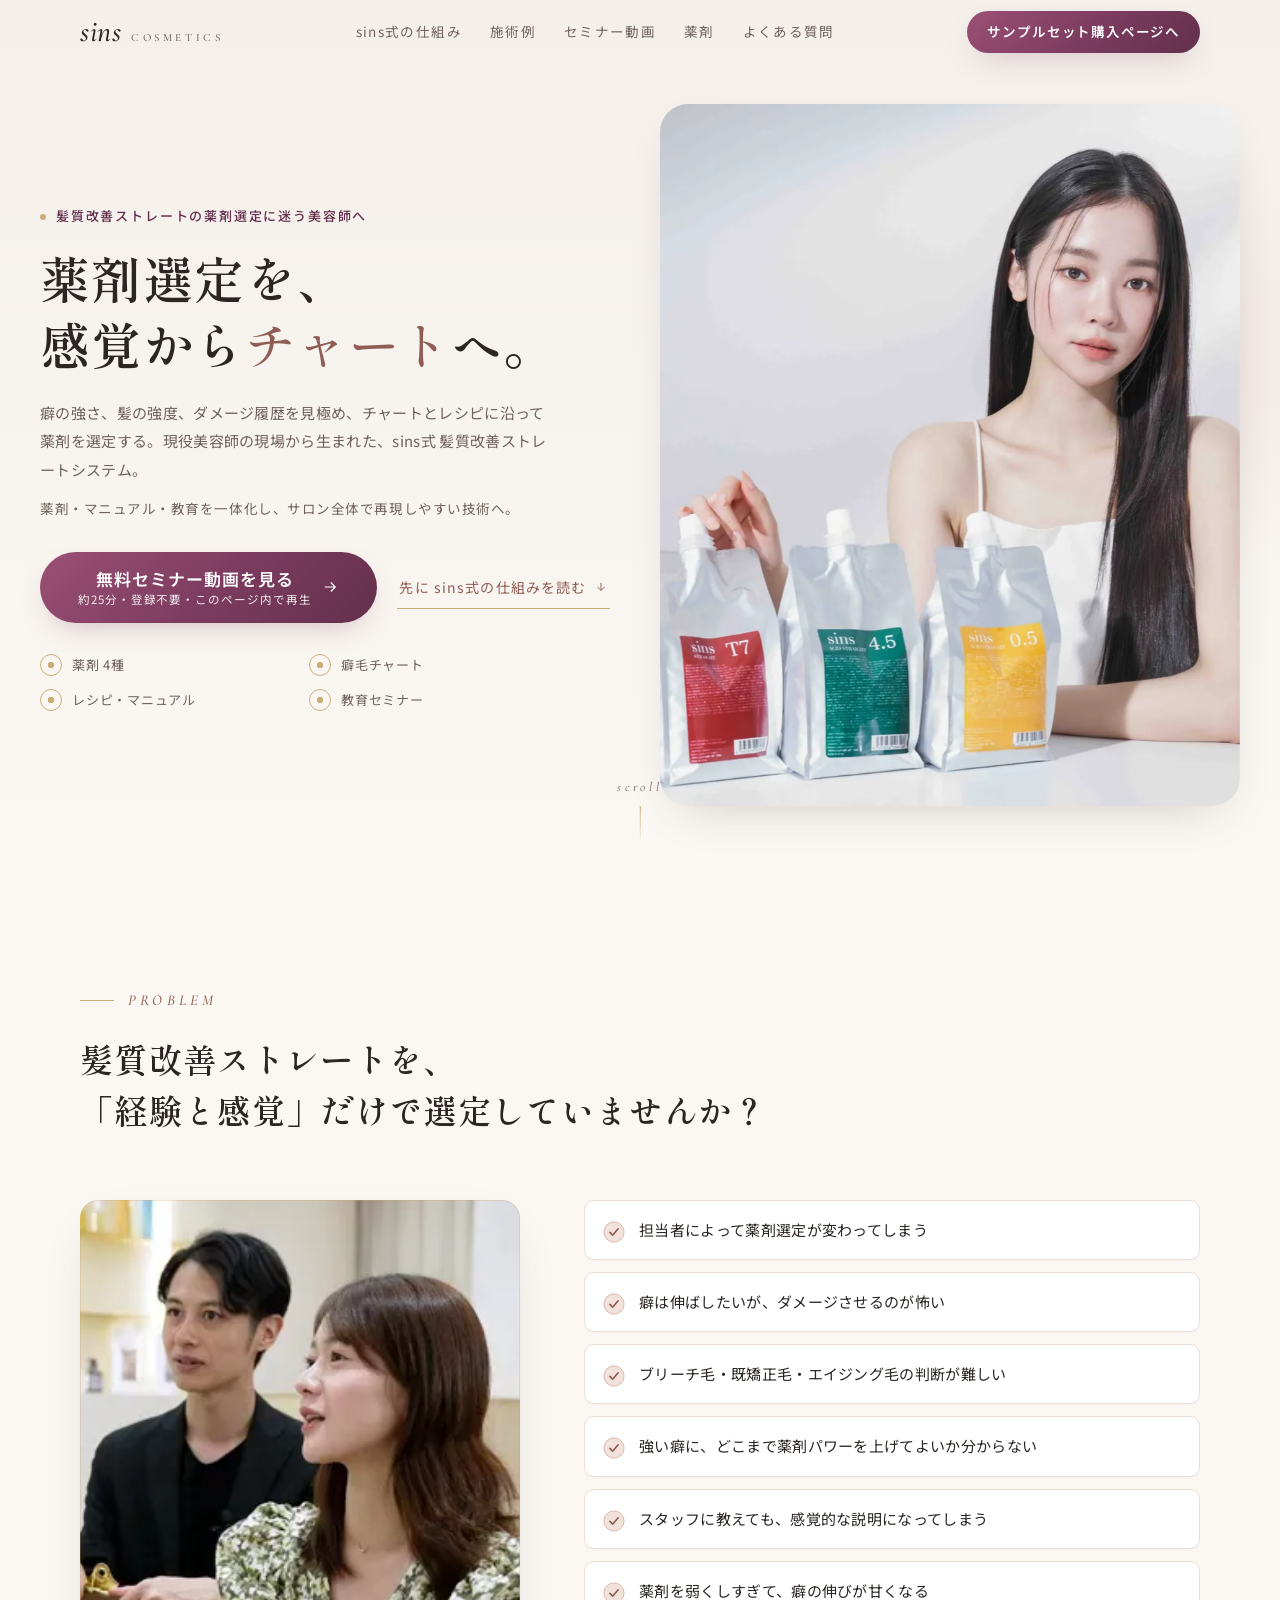
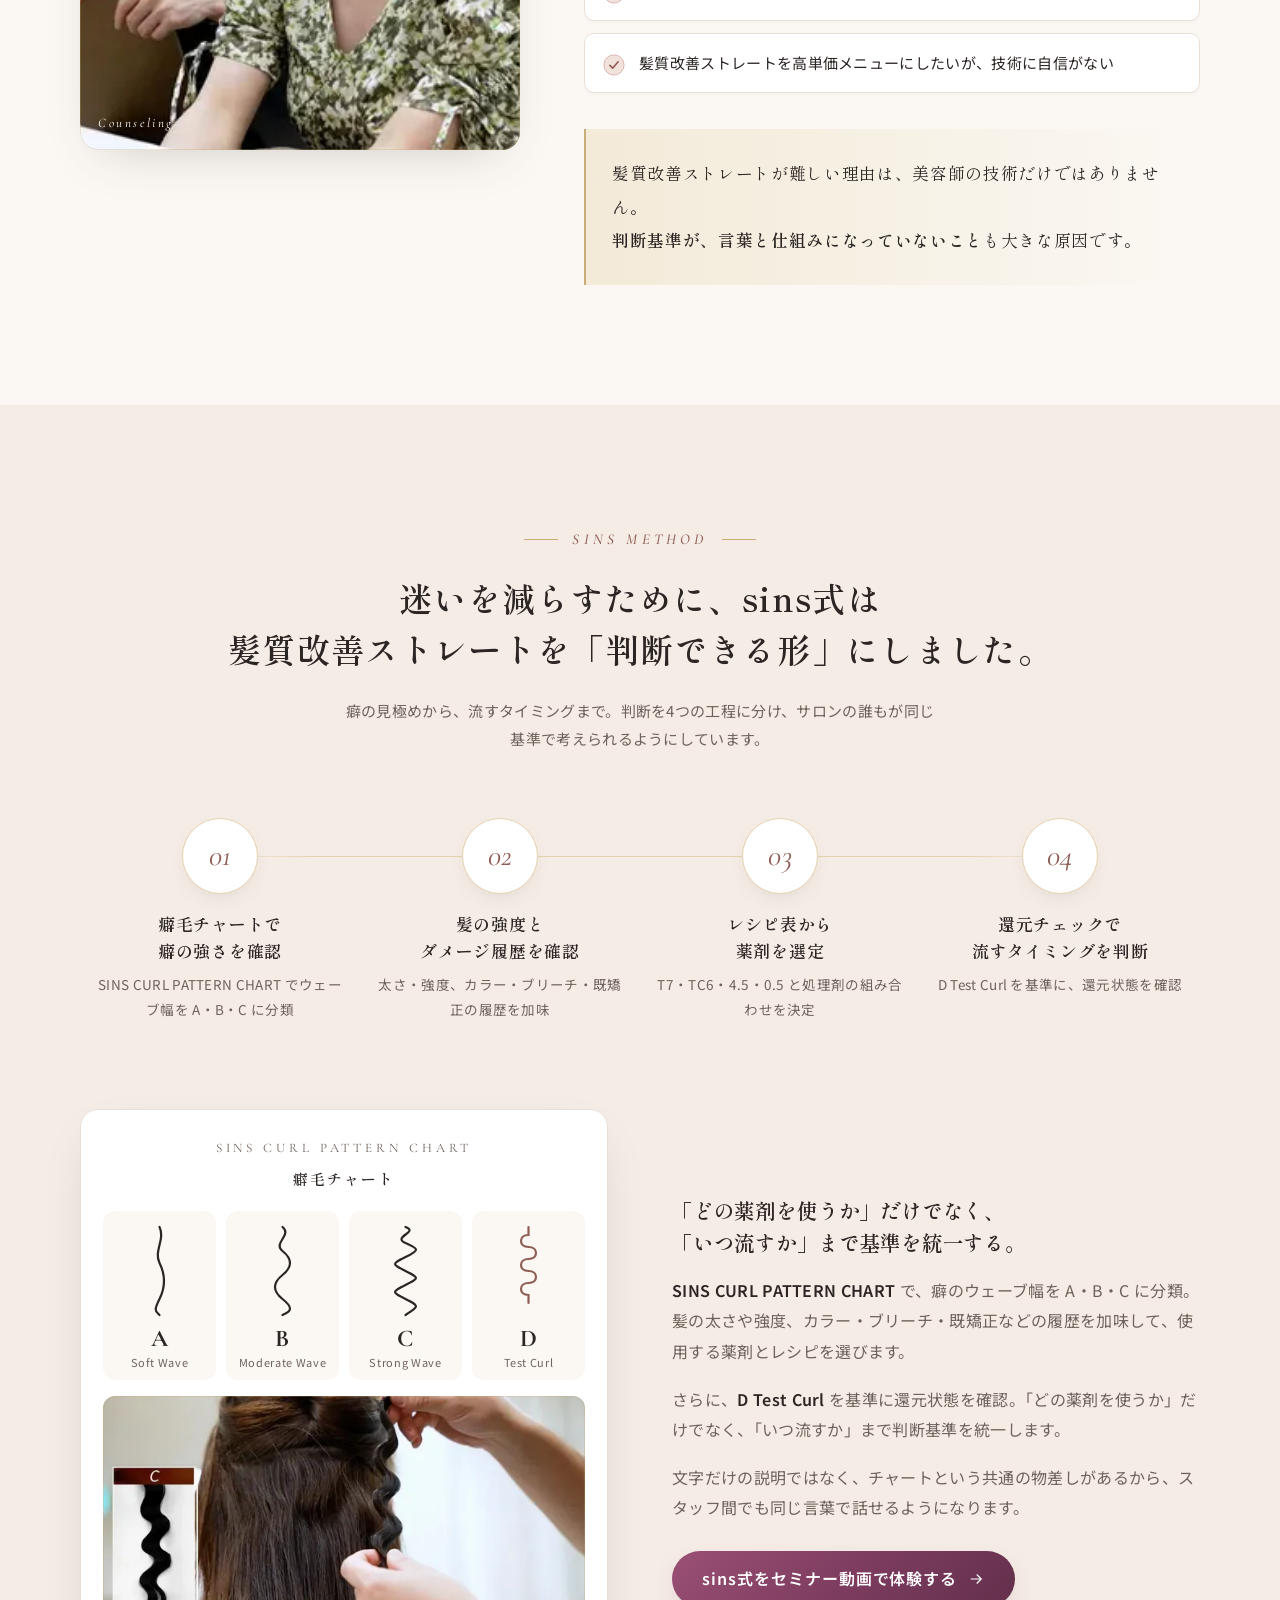
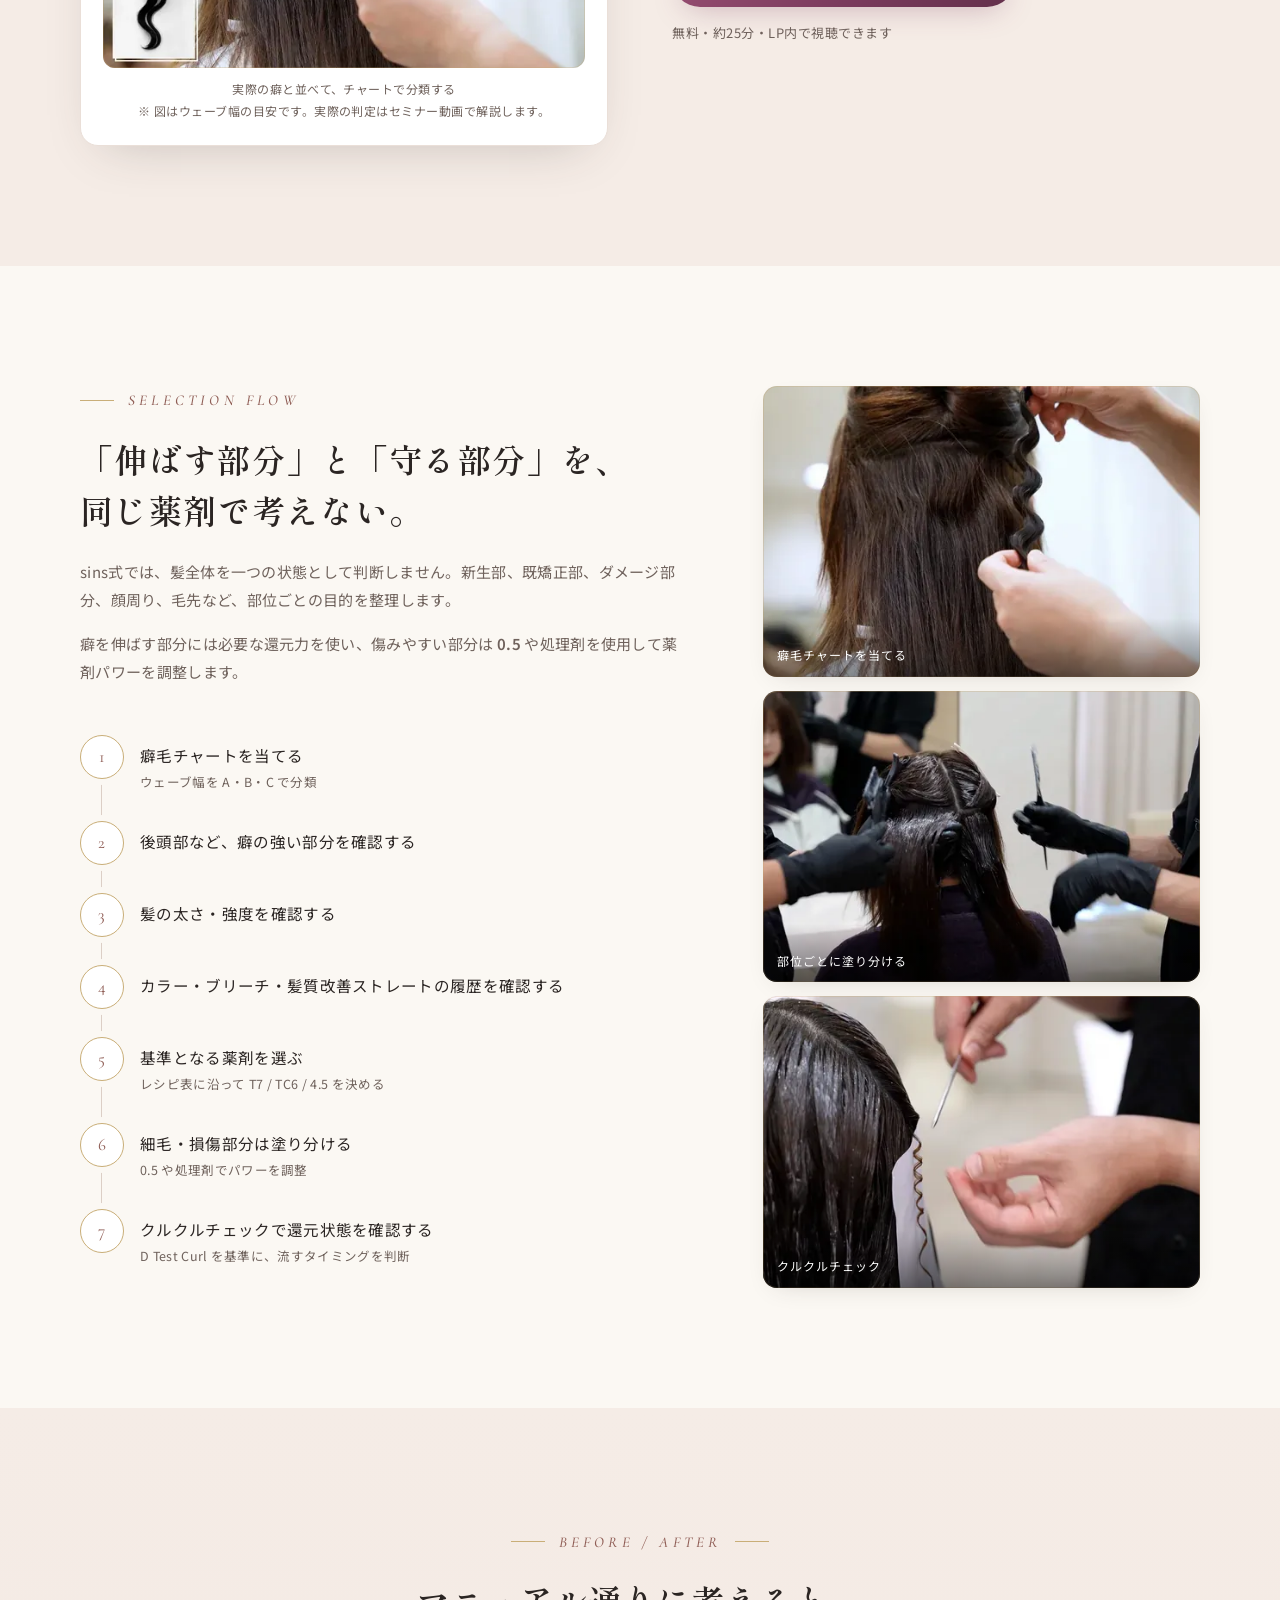
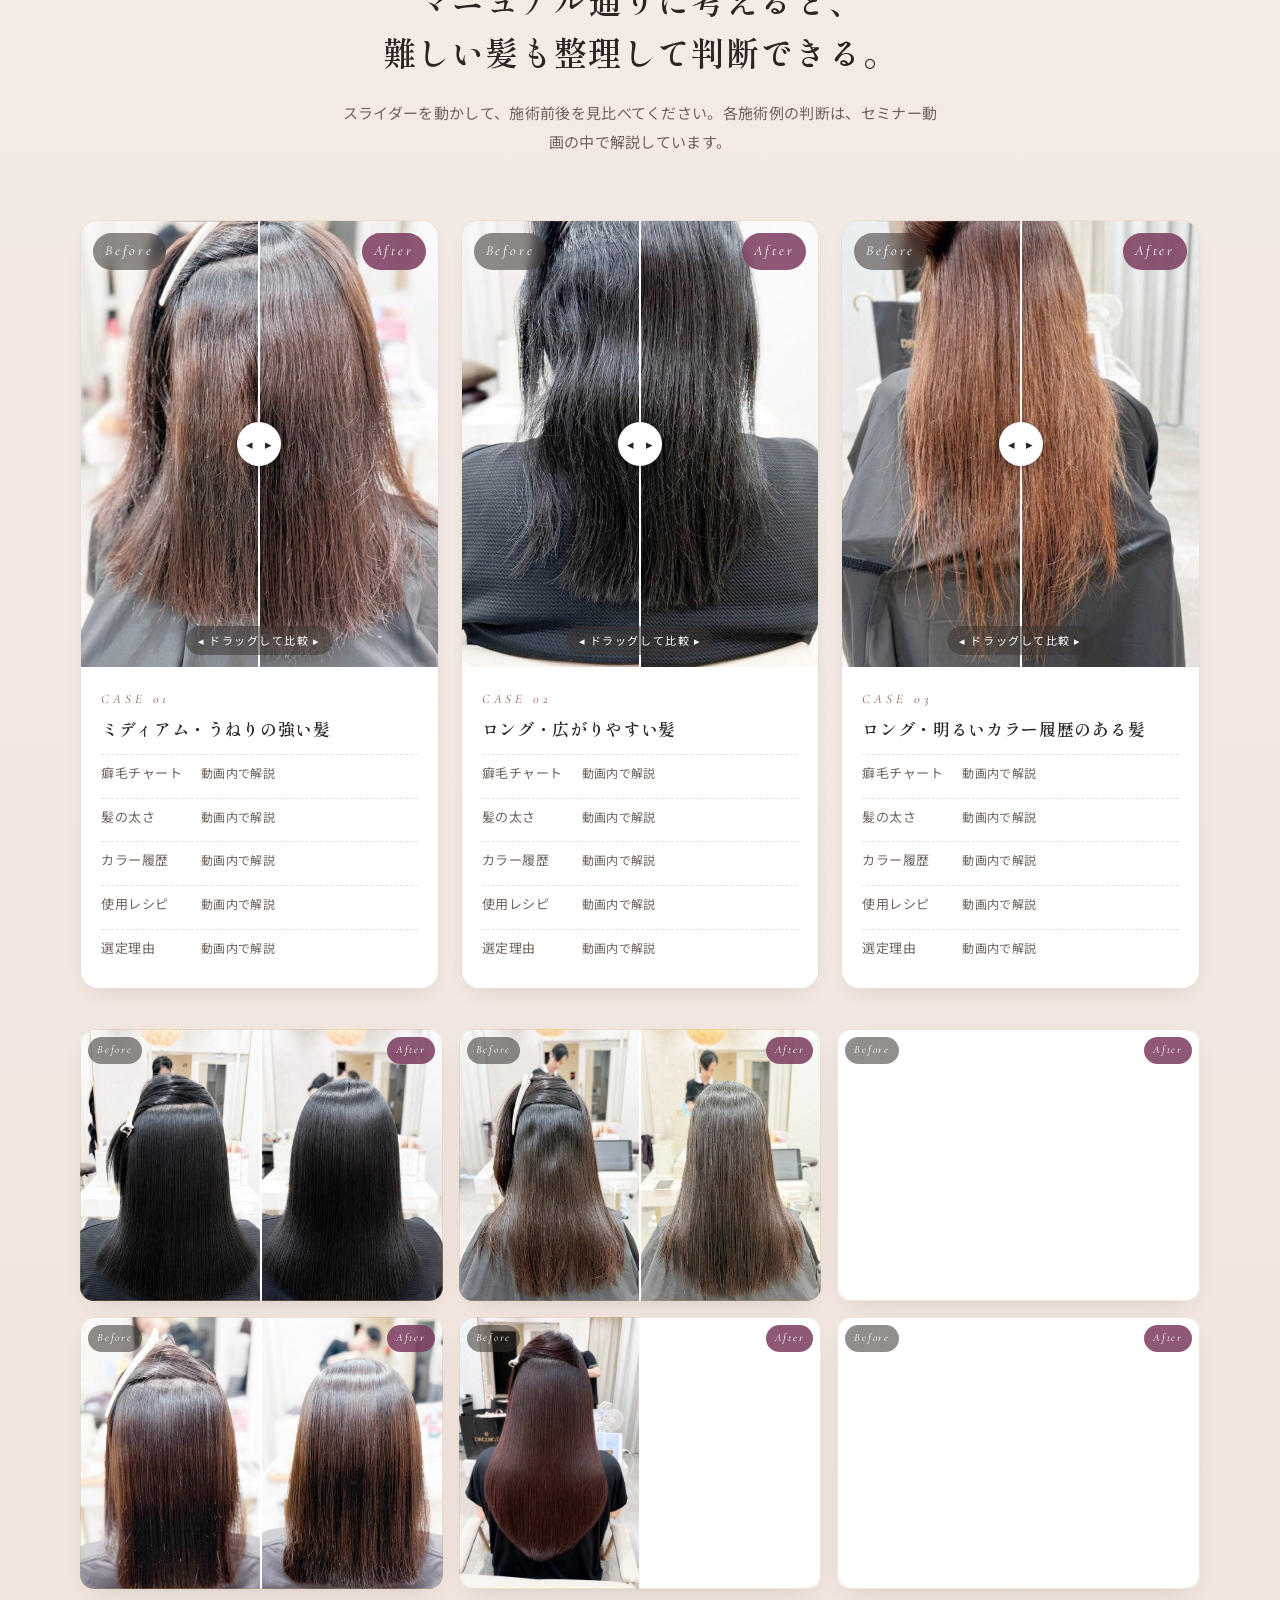
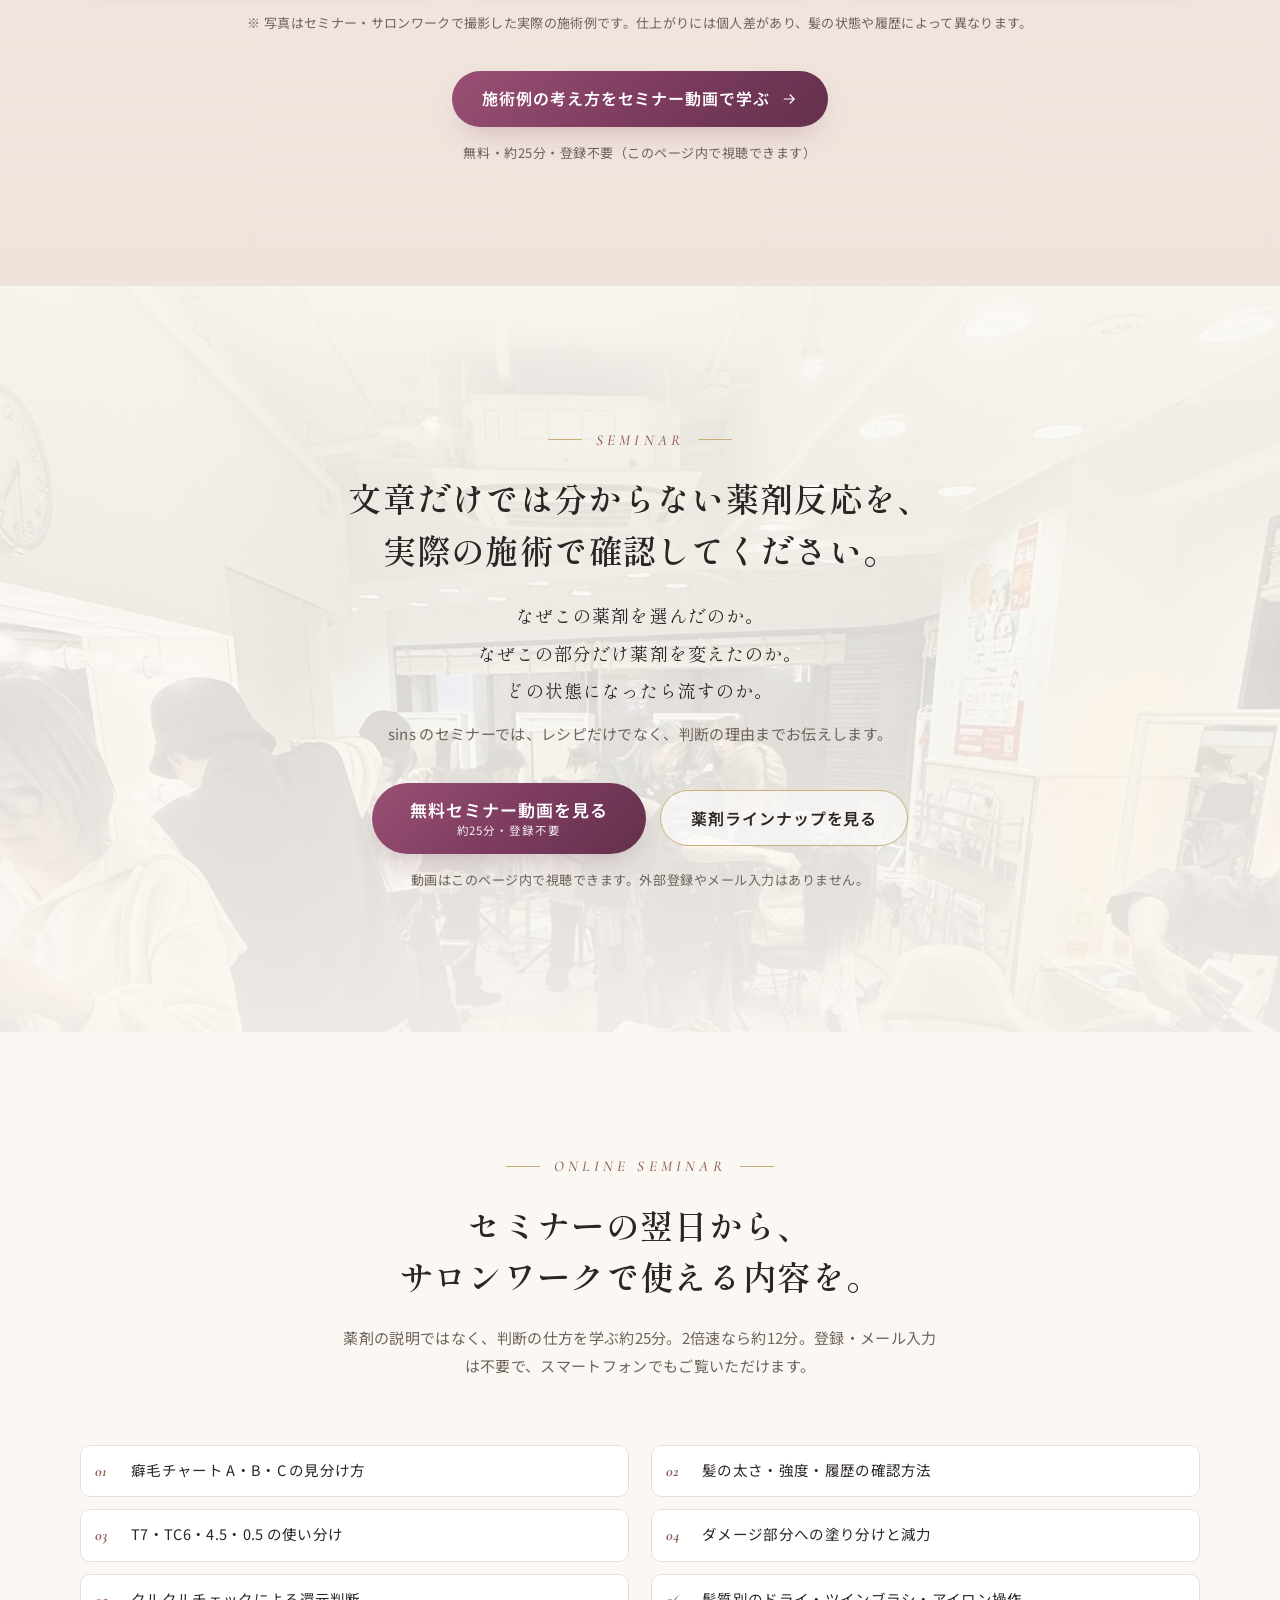
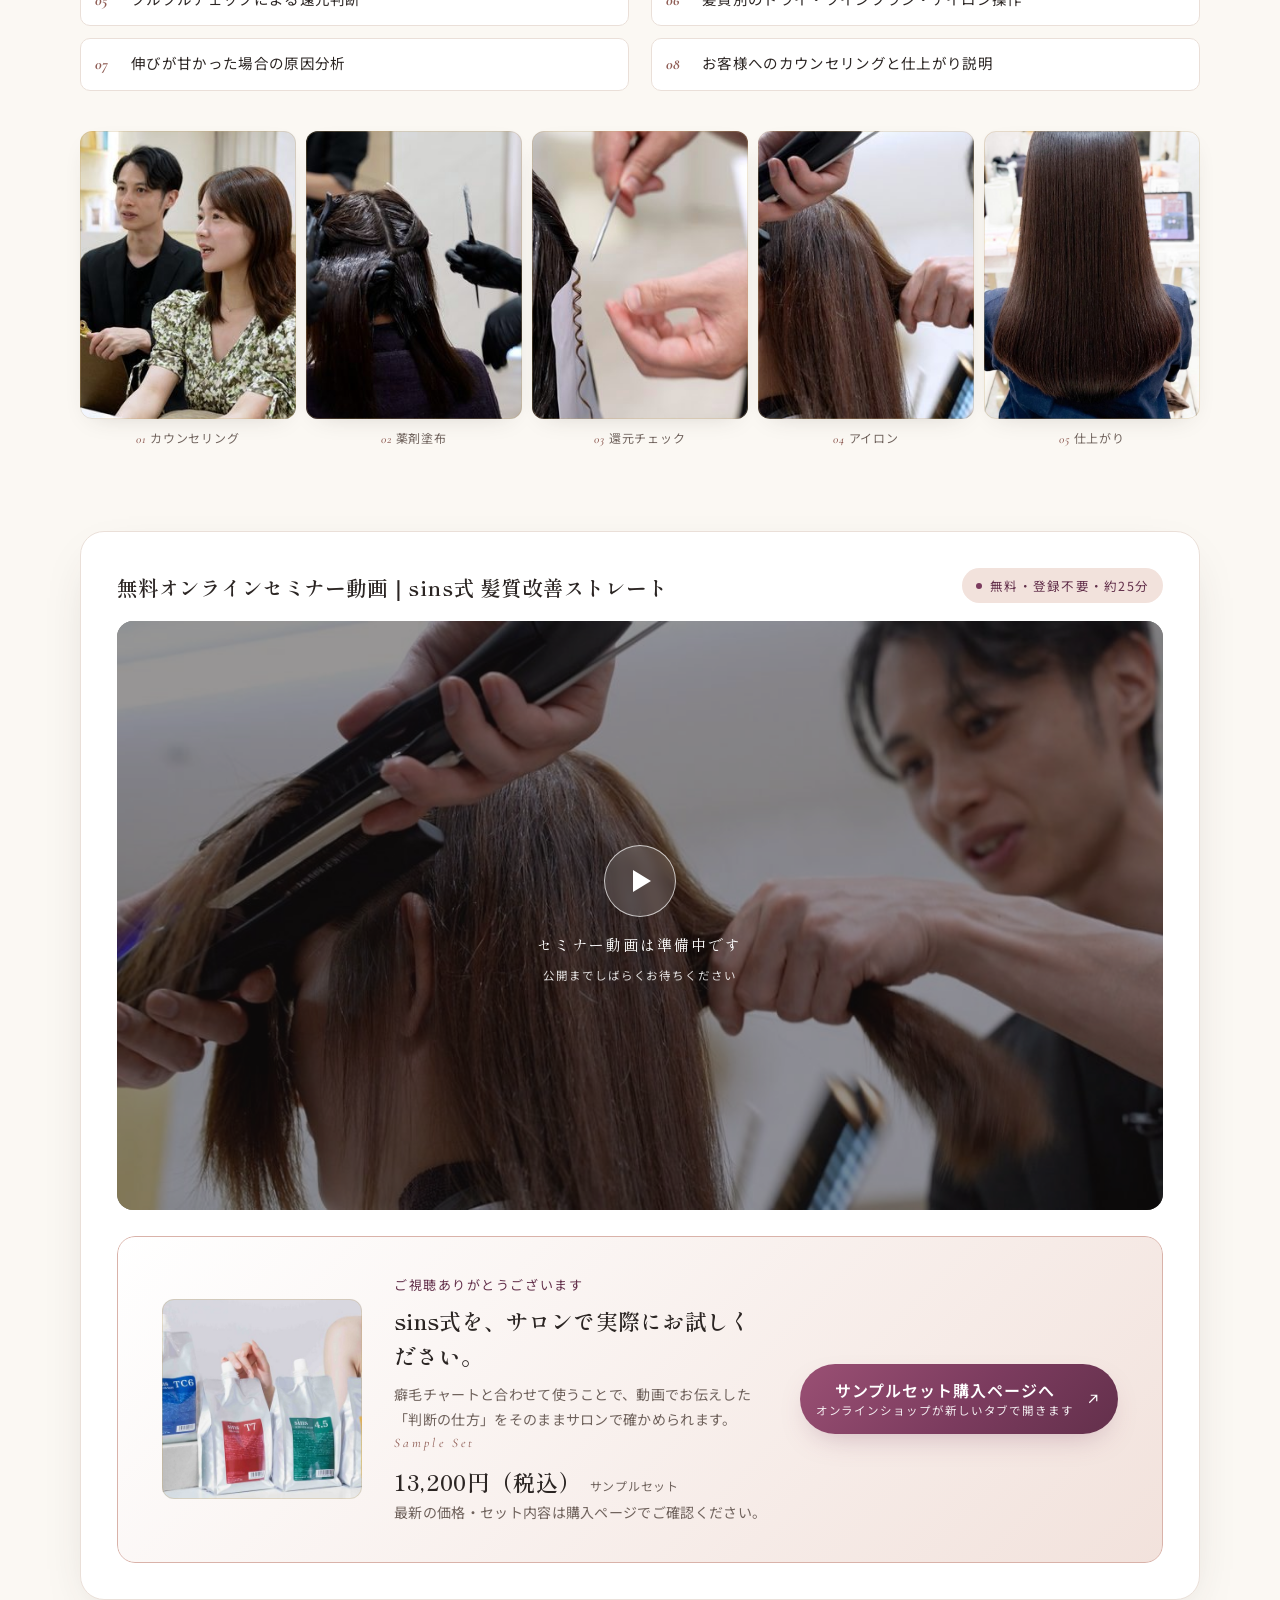
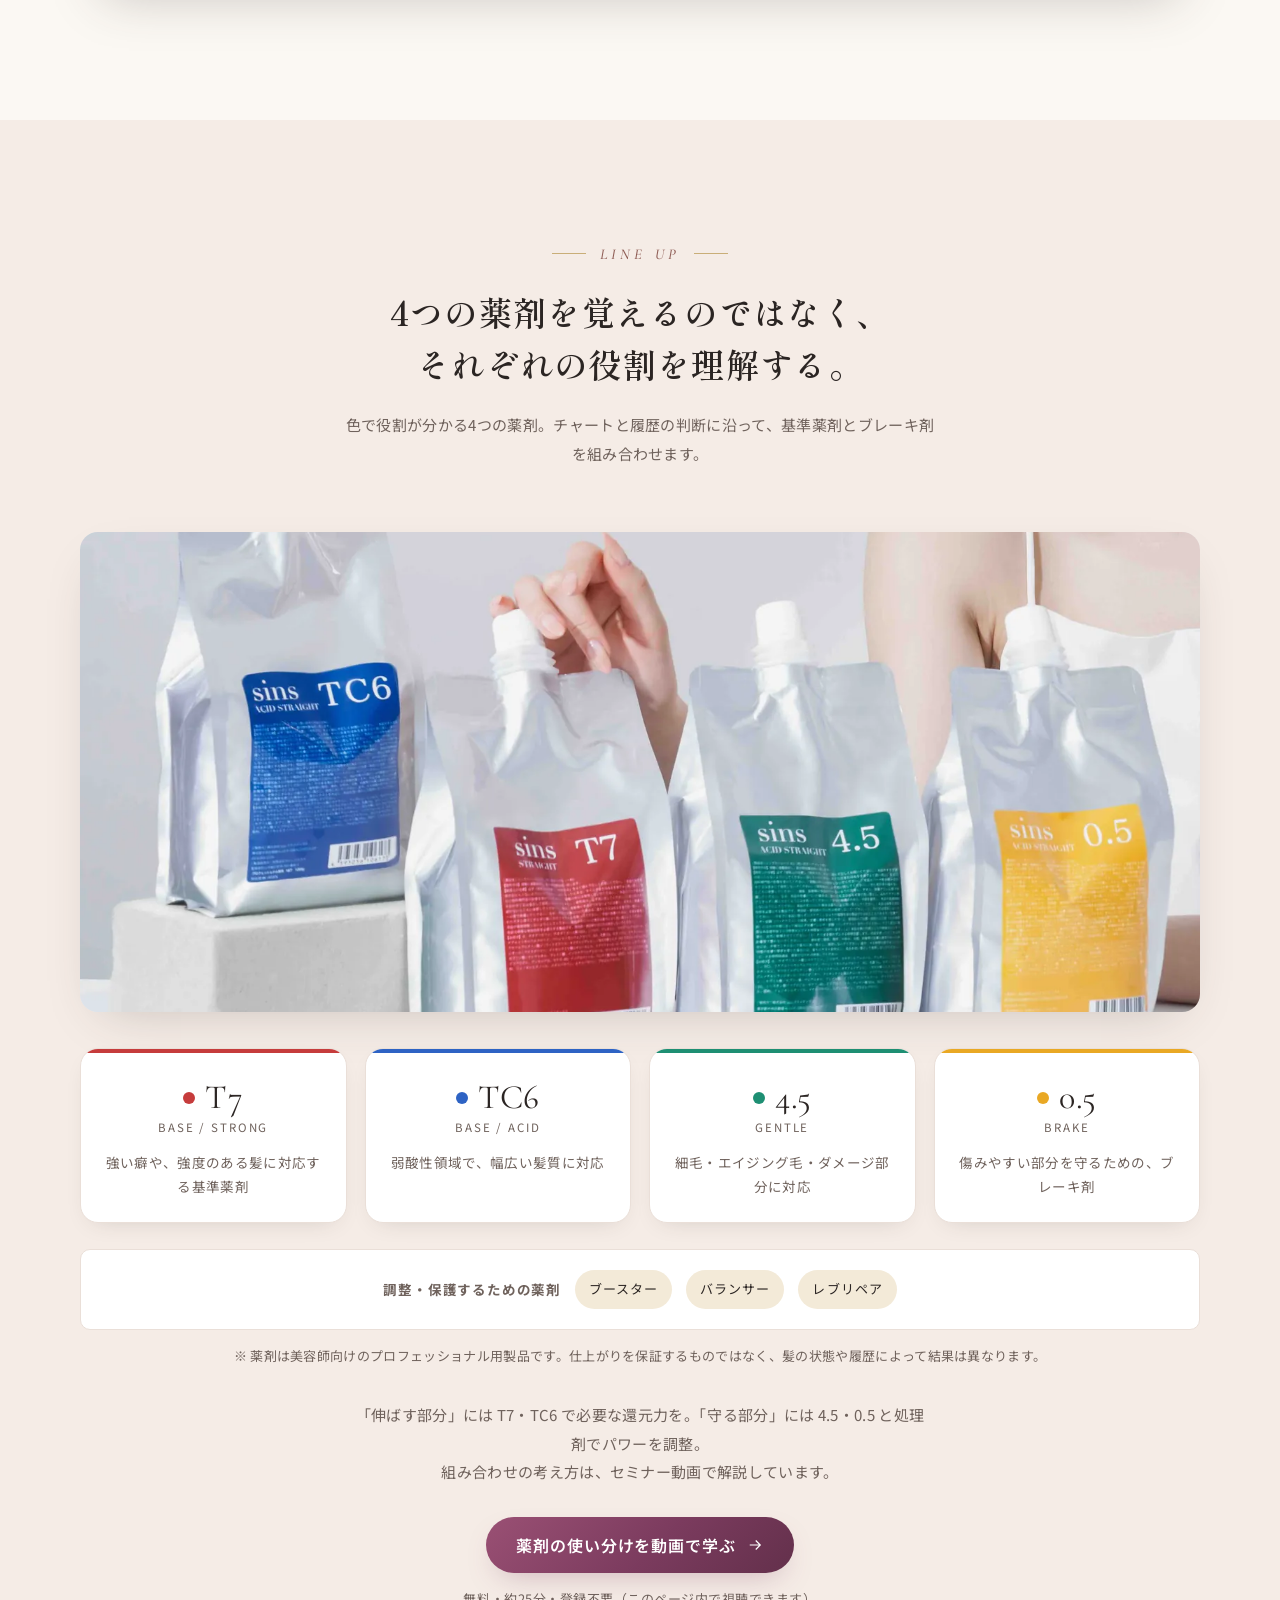
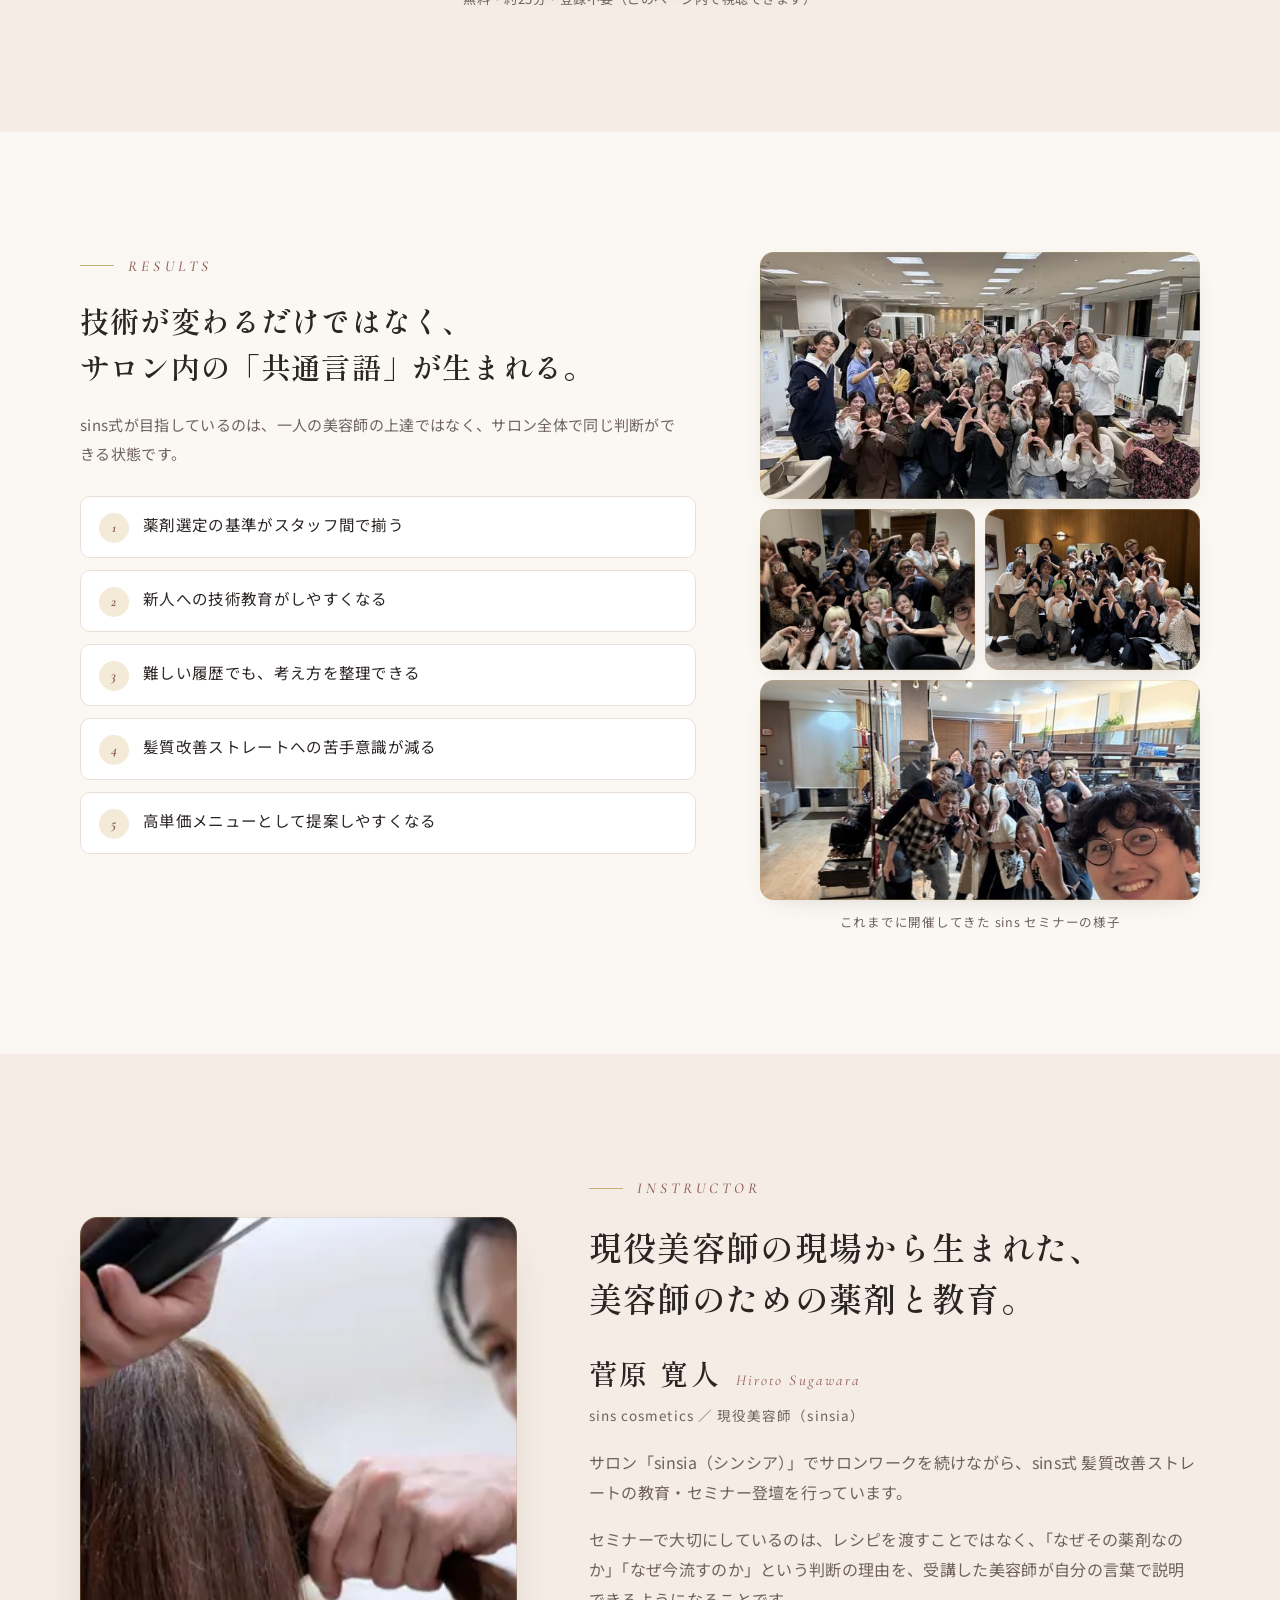
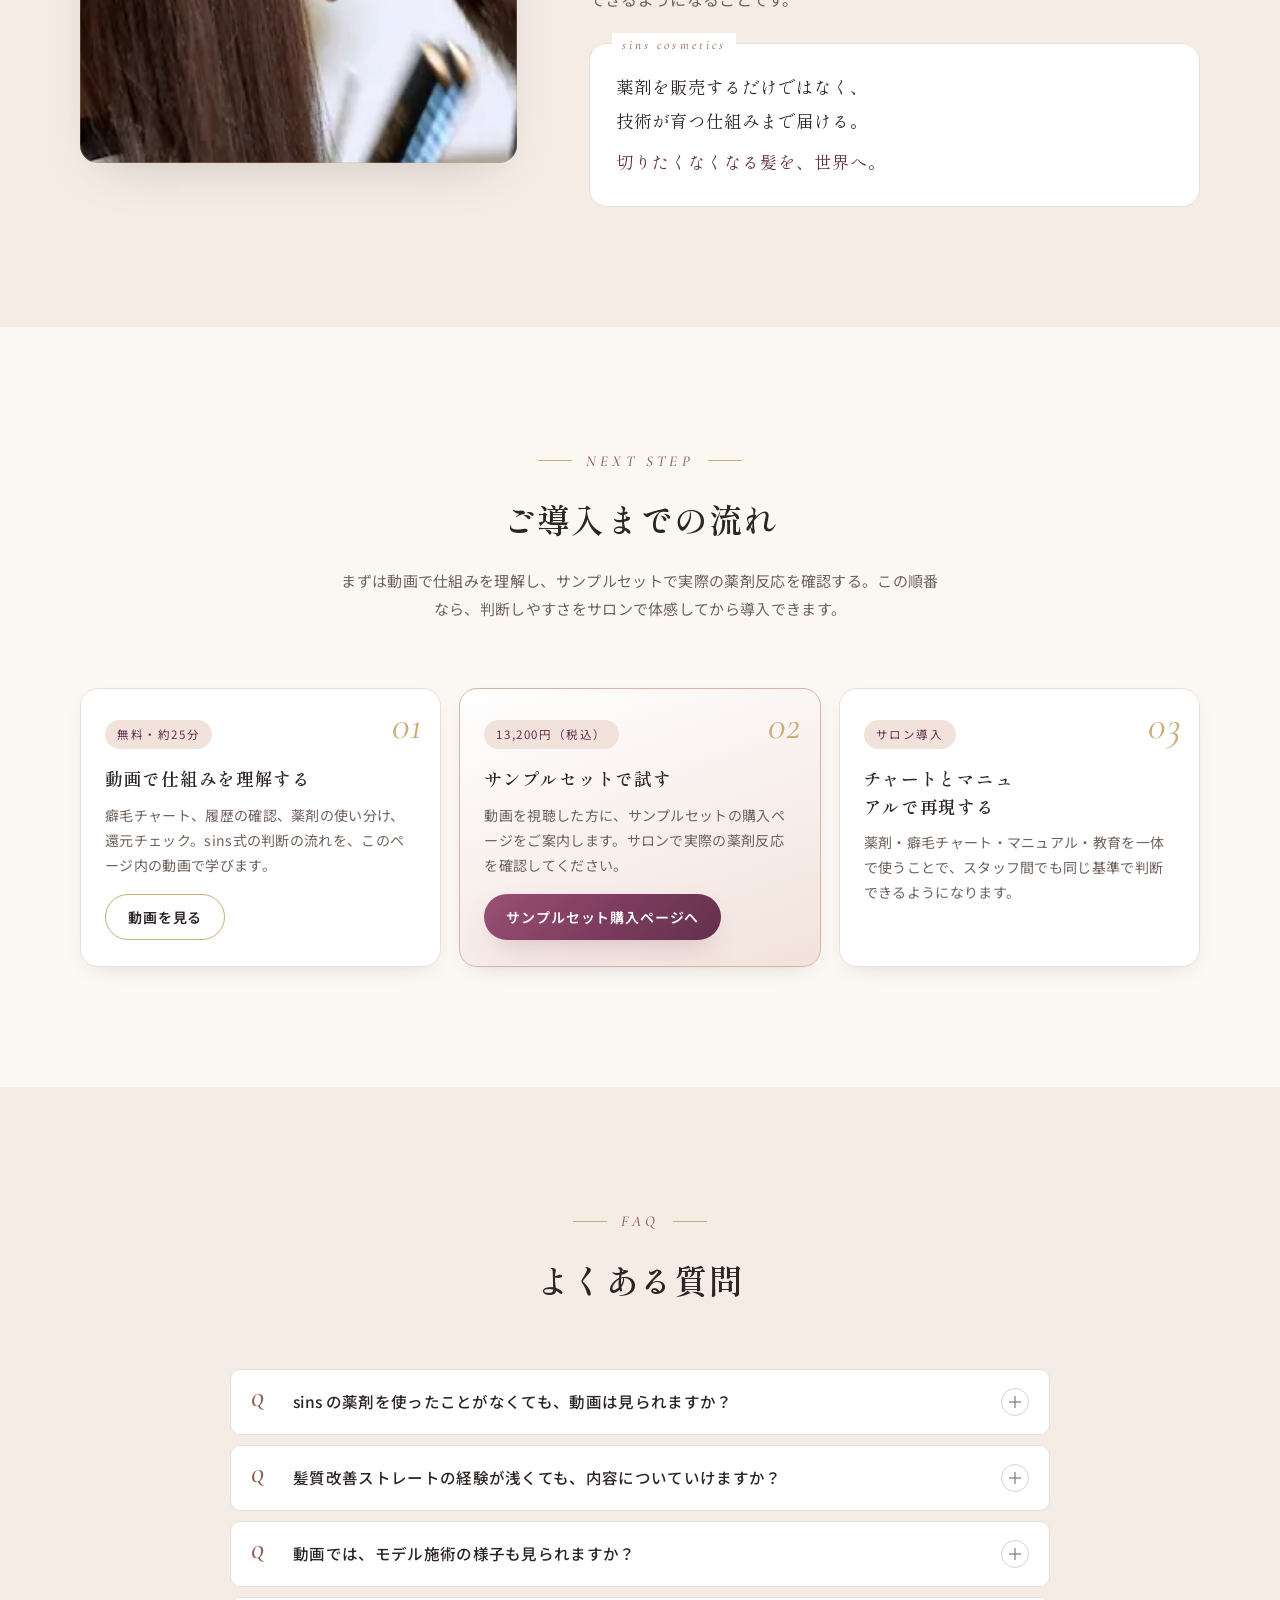
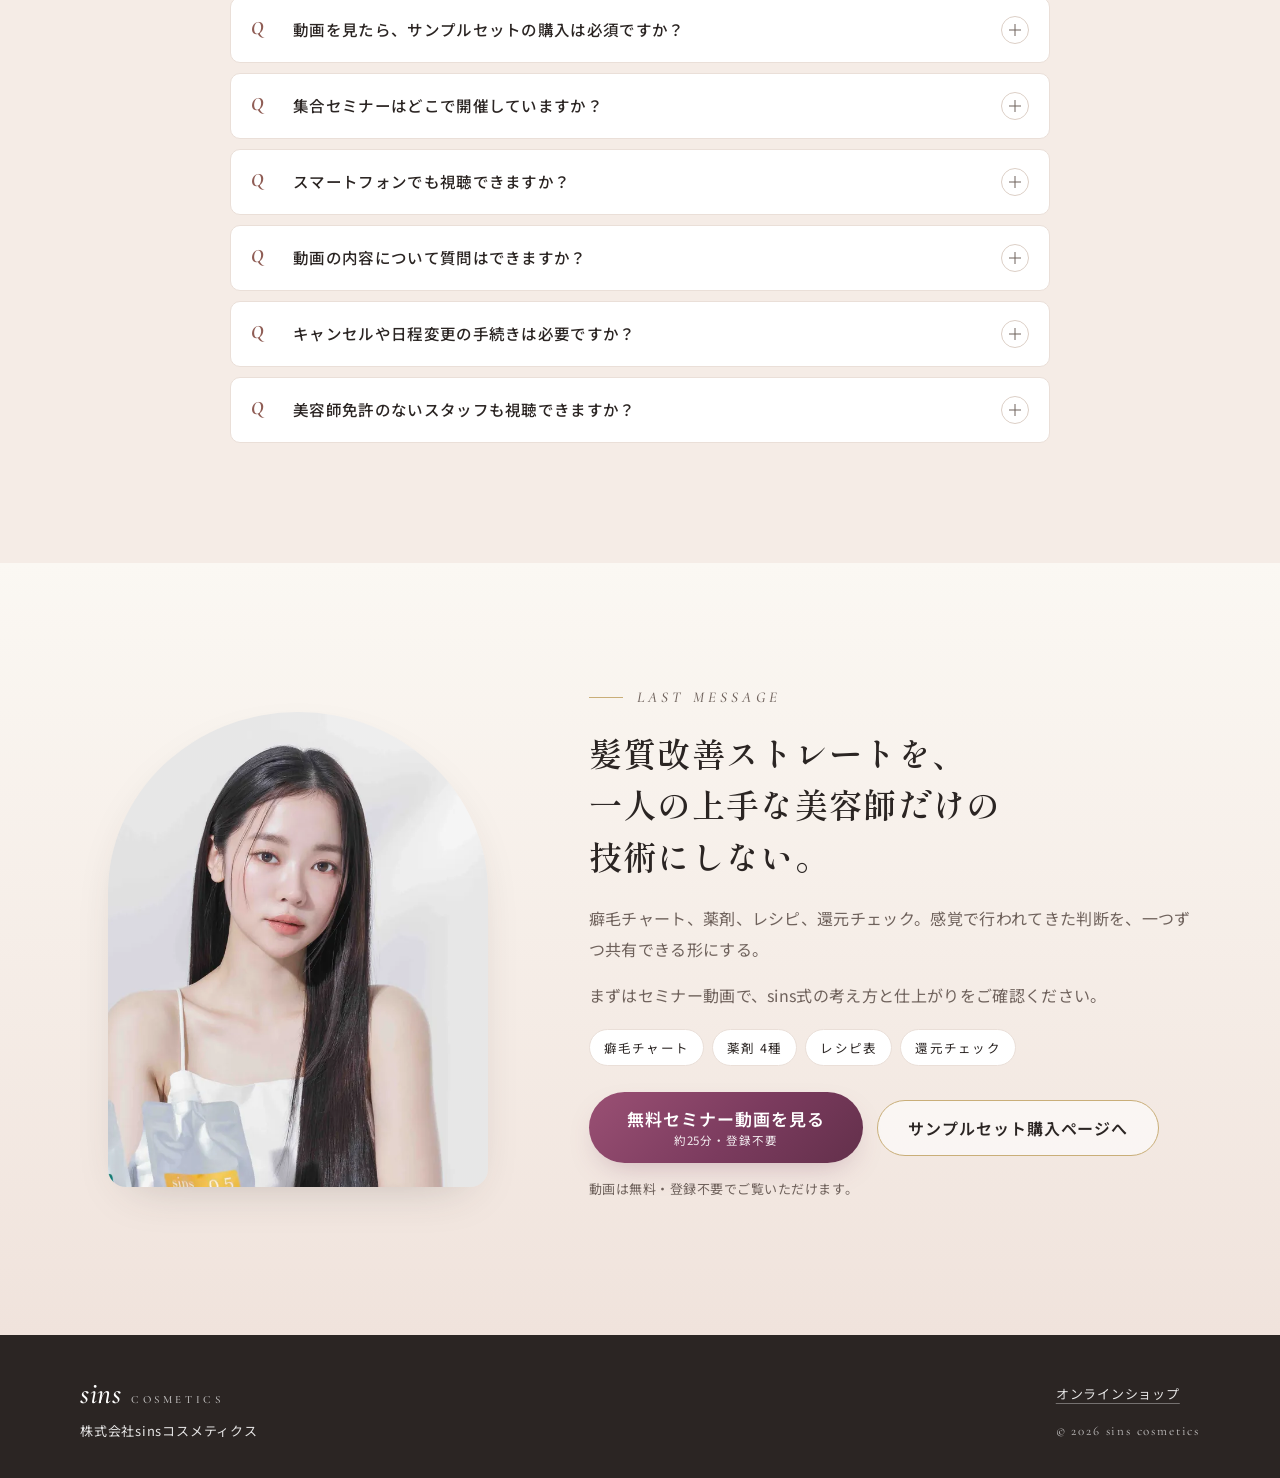
==== commit 29df960e: "fix(sins): mobile purchase card wrapping Co-Authored-By: Claude Fable 5.1 <noreply@anthropic.com> Cl" ====
--- a/sins/index.html
+++ b/sins/index.html
@@ -385,7 +385,9 @@
 .gate__locked small{font-size:12.5px;color:var(--ink-3)}
 .gate__open{display:none;border-radius:18px;background:linear-gradient(135deg,#fff 0%,var(--rose-2) 100%);border:1px solid var(--rose);padding:26px 18px;text-align:center;box-shadow:var(--shadow);gap:20px}
 .gate__open > *{min-width:0}
-.gate__open .btn--block{white-space:normal;padding-left:18px;padding-right:18px}
+.gate__open .btn--block{padding-left:16px;padding-right:16px;font-size:16px}
+.gate__open .btn--block .btn__sub{white-space:normal}
+@media (max-width:899px){.gate__open .price small{display:block;margin:2px 0 0}}
 .gate__thumb{width:min(100%,260px);margin:0 auto;border-radius:12px;overflow:hidden;aspect-ratio:16/10;outline:1px solid rgba(201,174,120,.35);outline-offset:-1px}
 .gate__thumb img{width:100%;height:100%;object-fit:cover;object-position:center 60%}
 @media (min-width:900px){.gate__open{padding:36px 44px;display:none;grid-template-columns:200px 1fr auto;align-items:center;gap:32px;text-align:left}.gate__thumb{width:200px;aspect-ratio:1}}
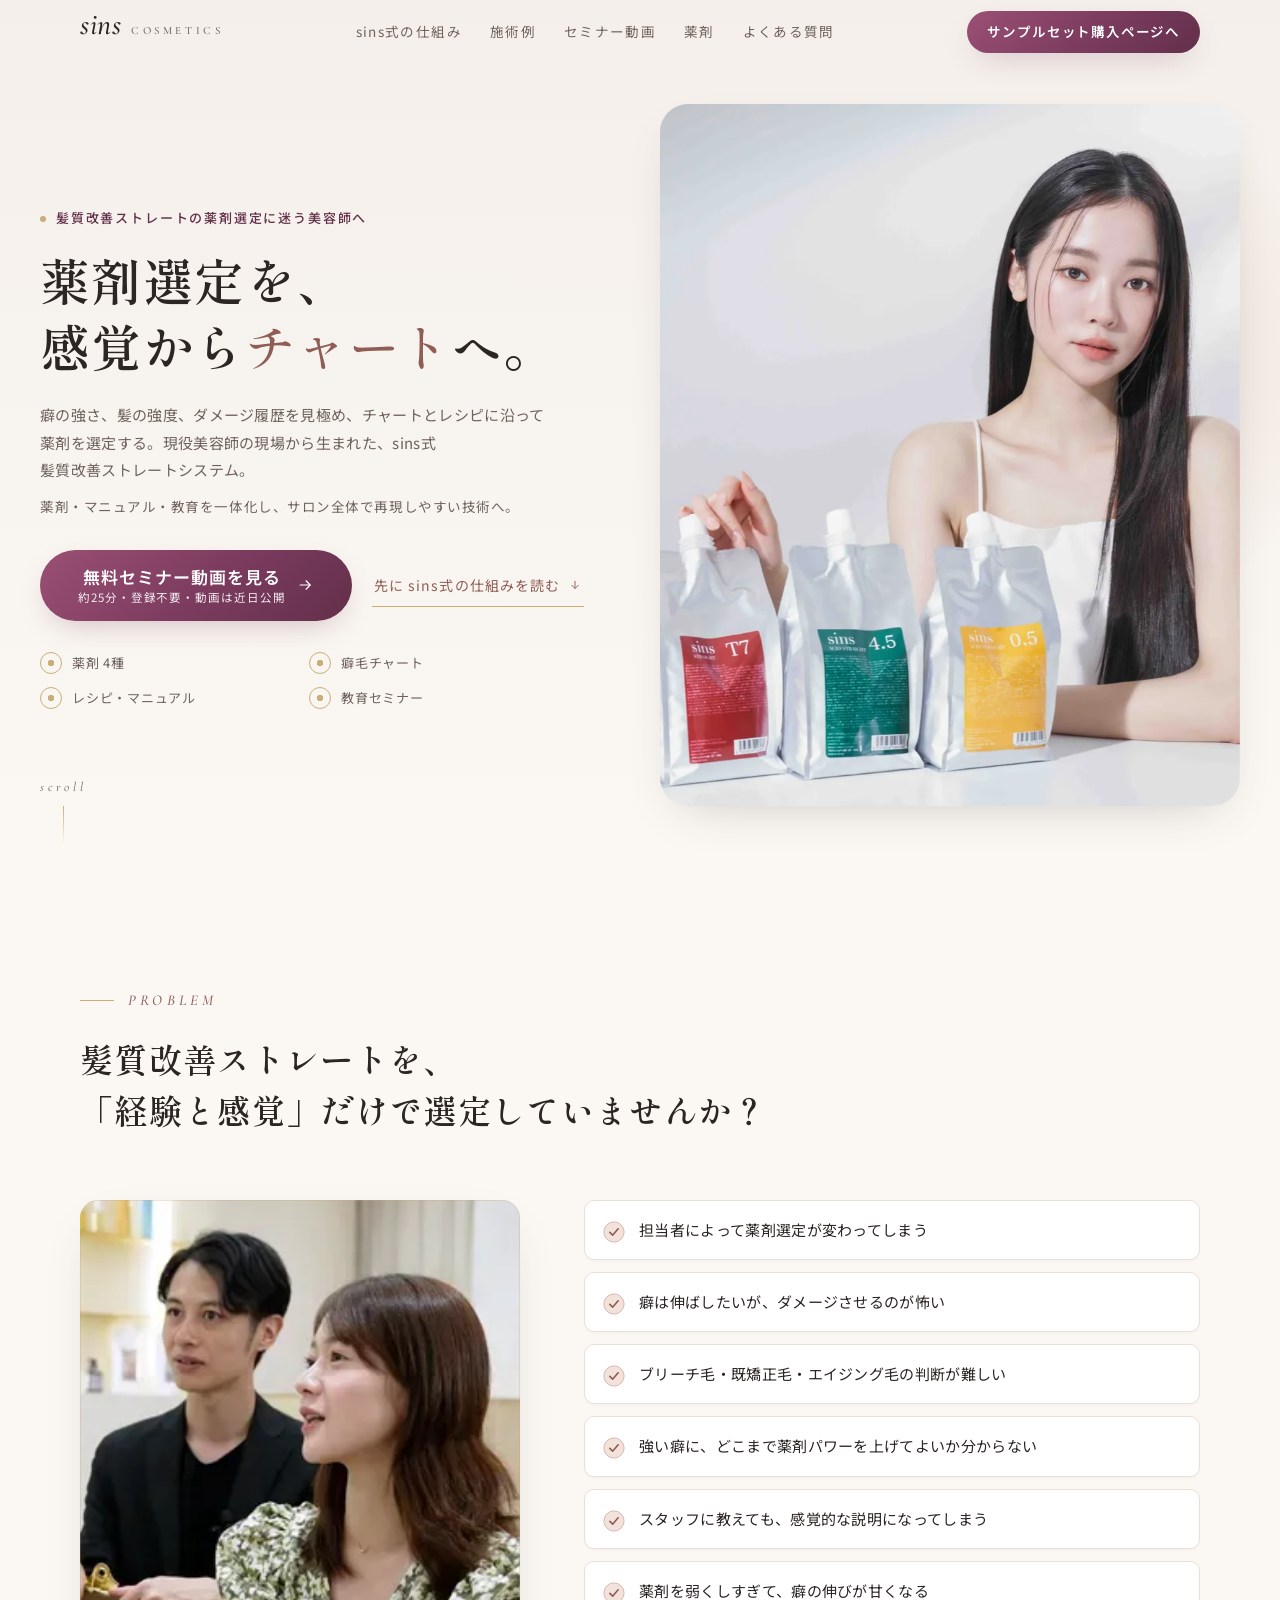
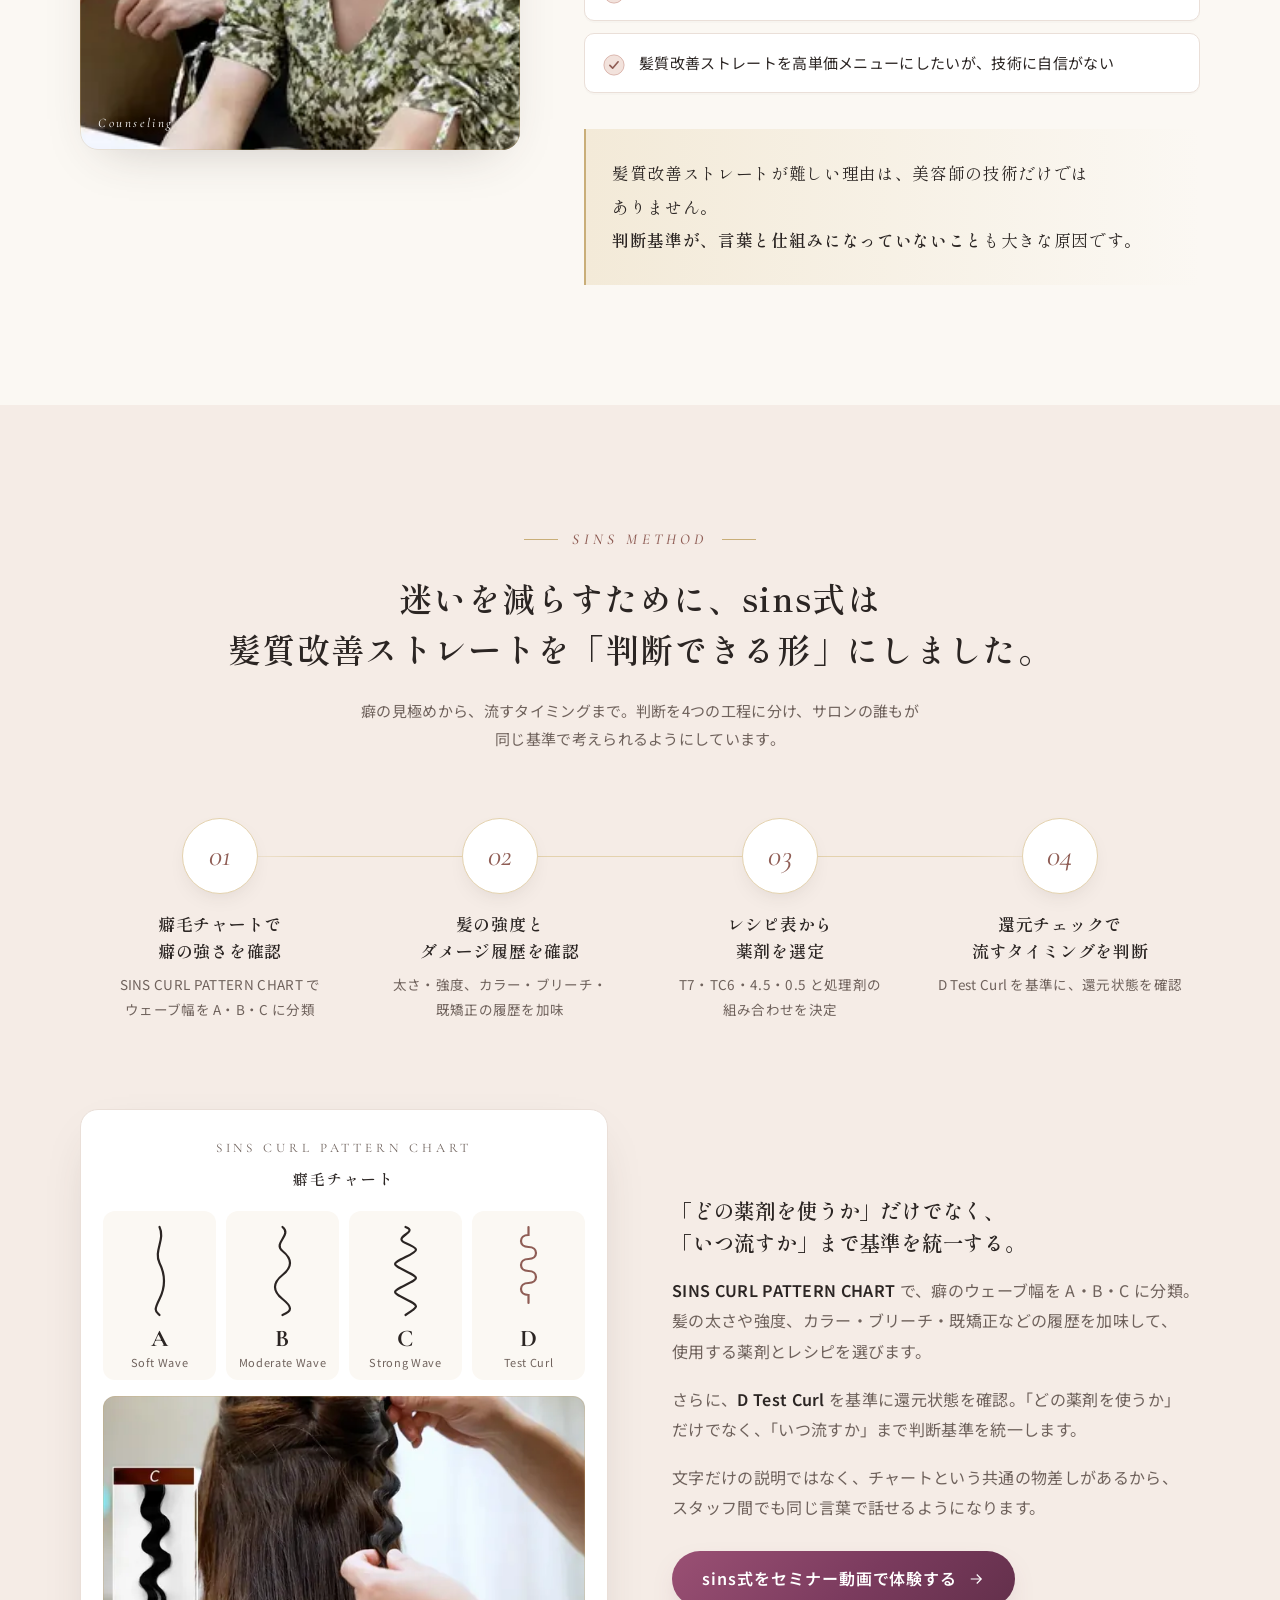
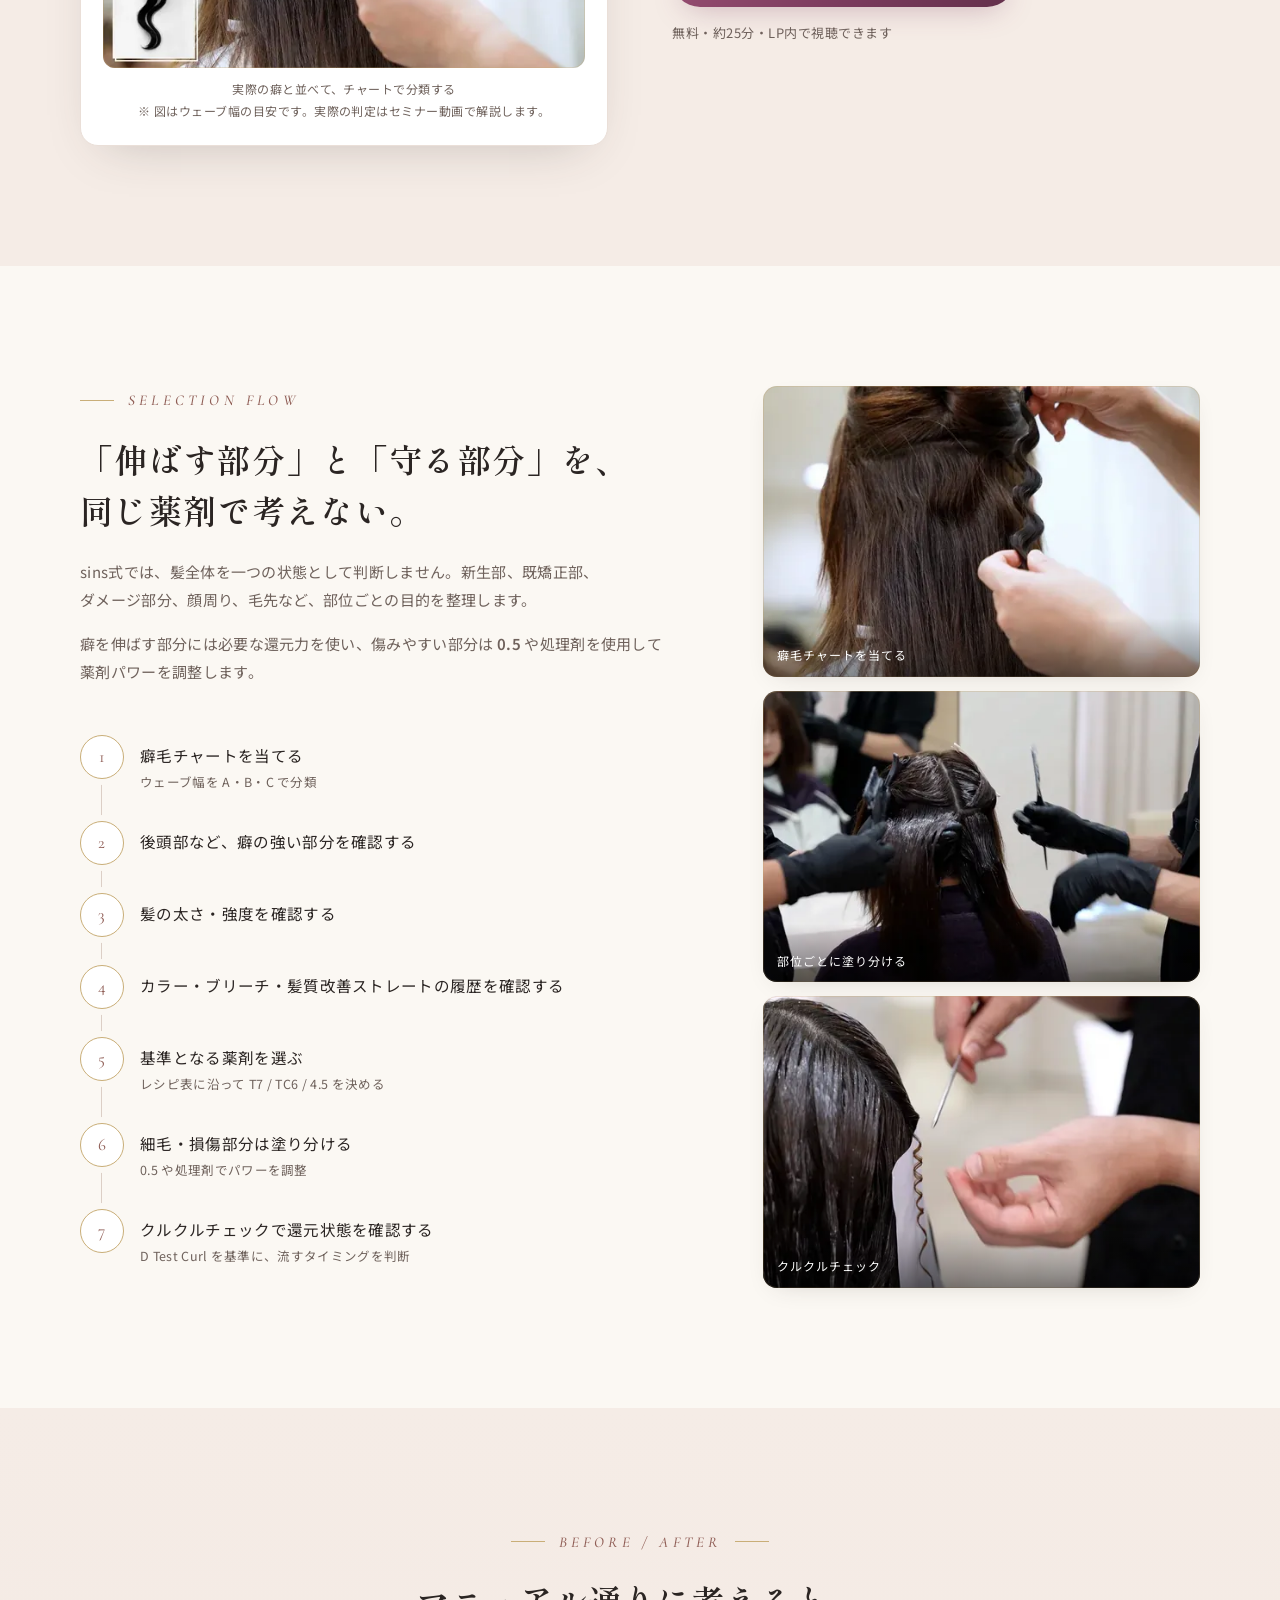
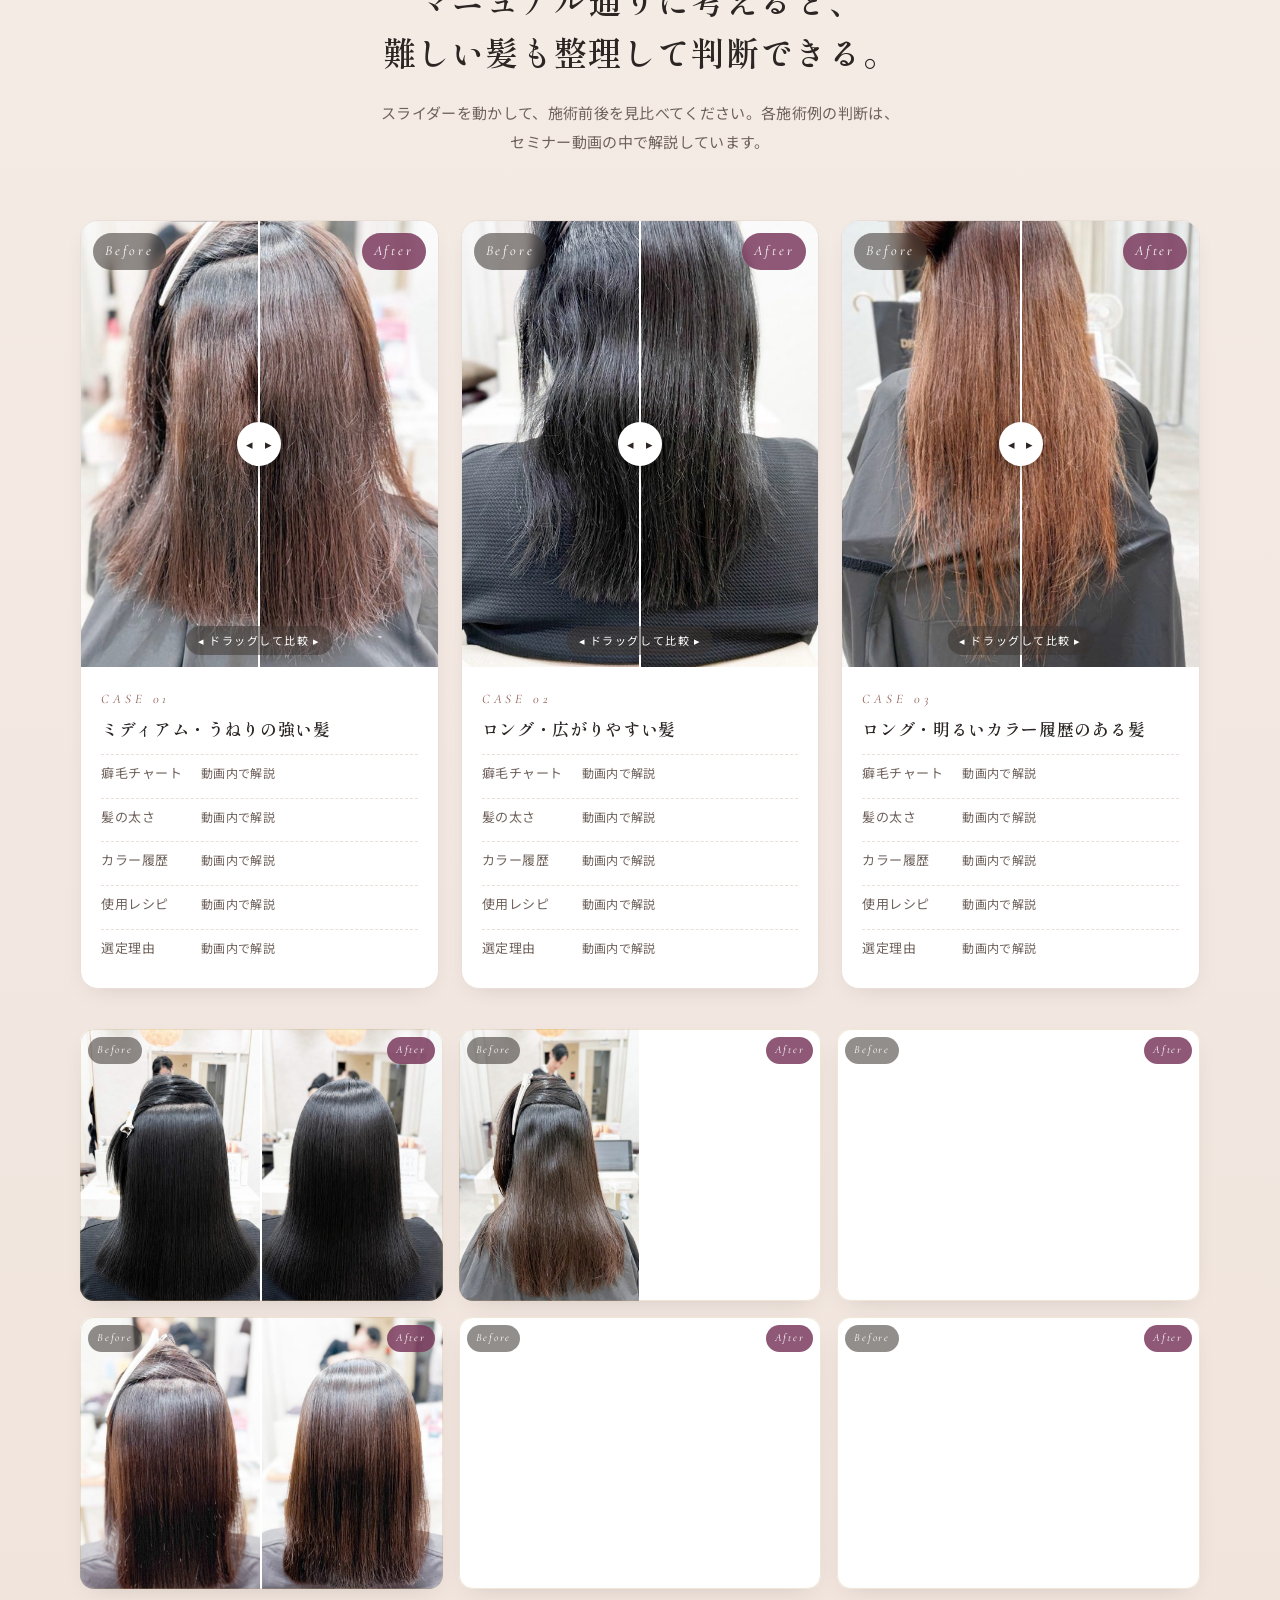
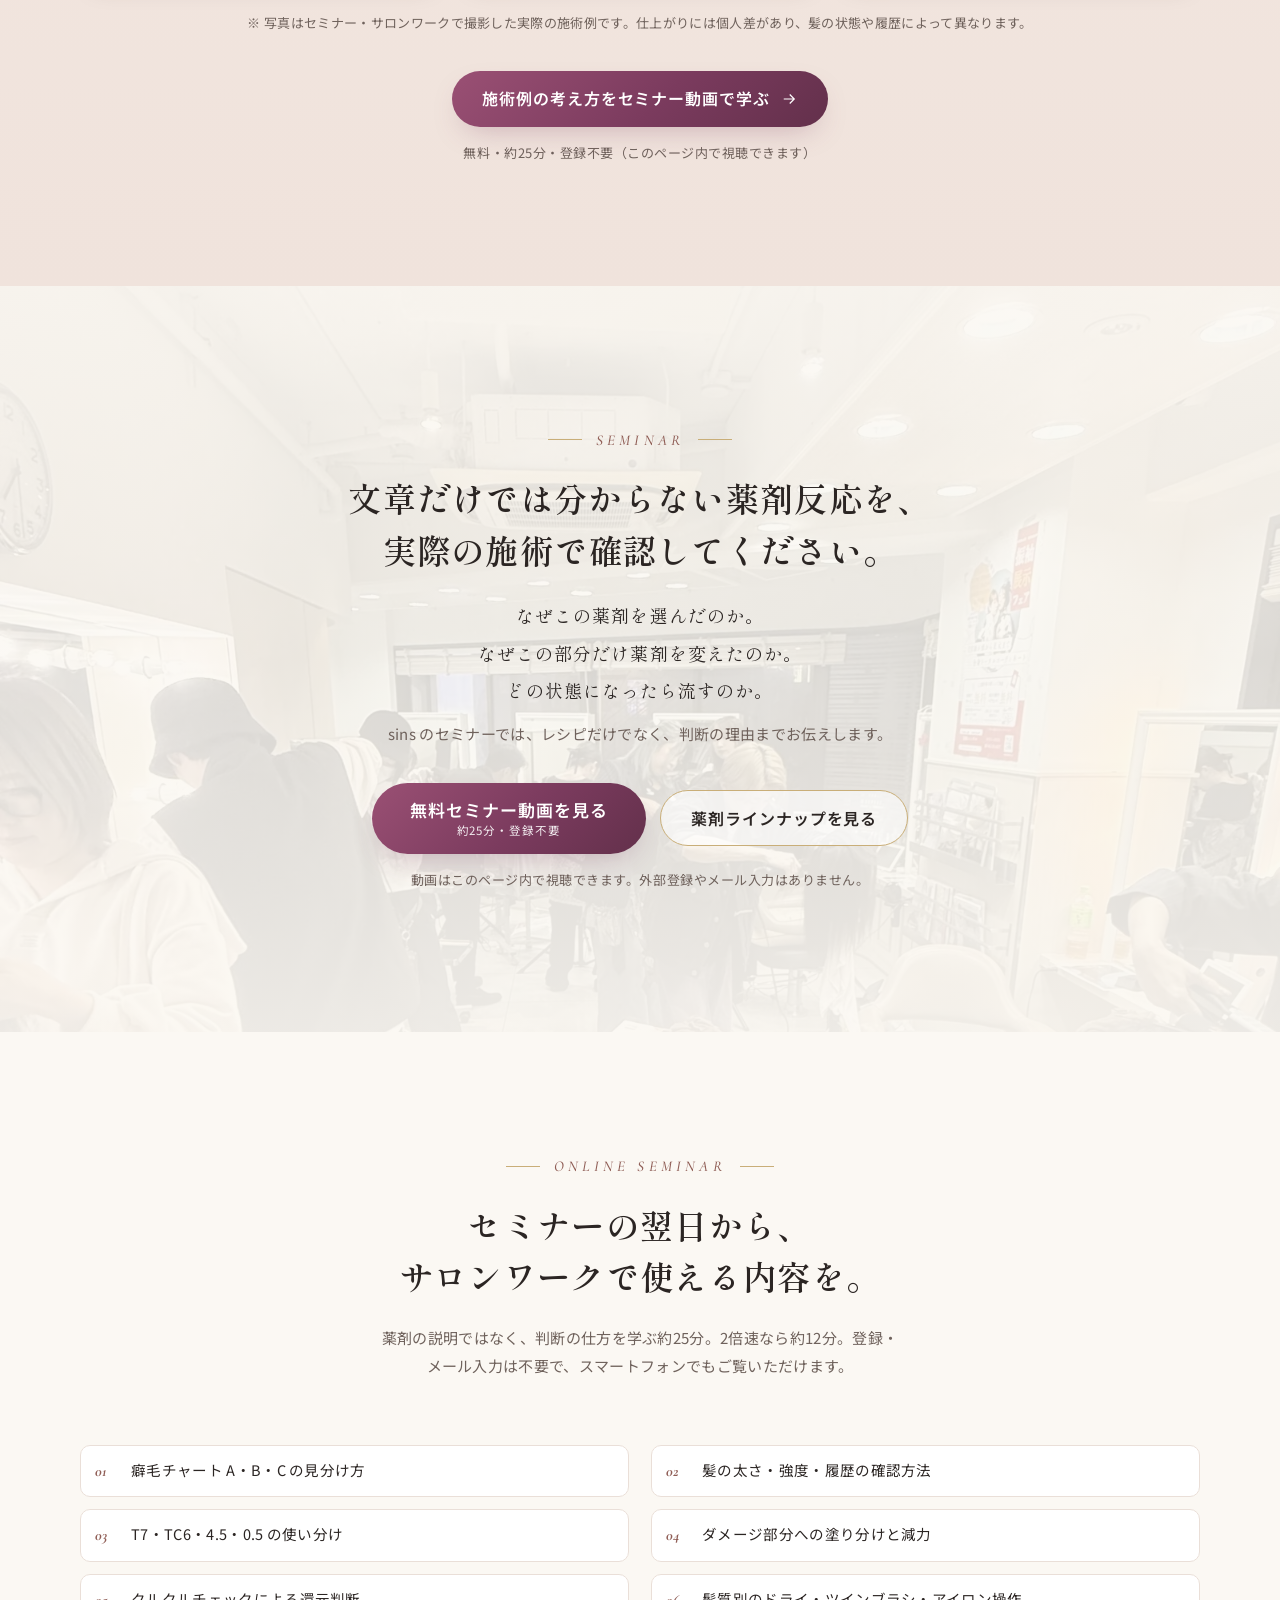
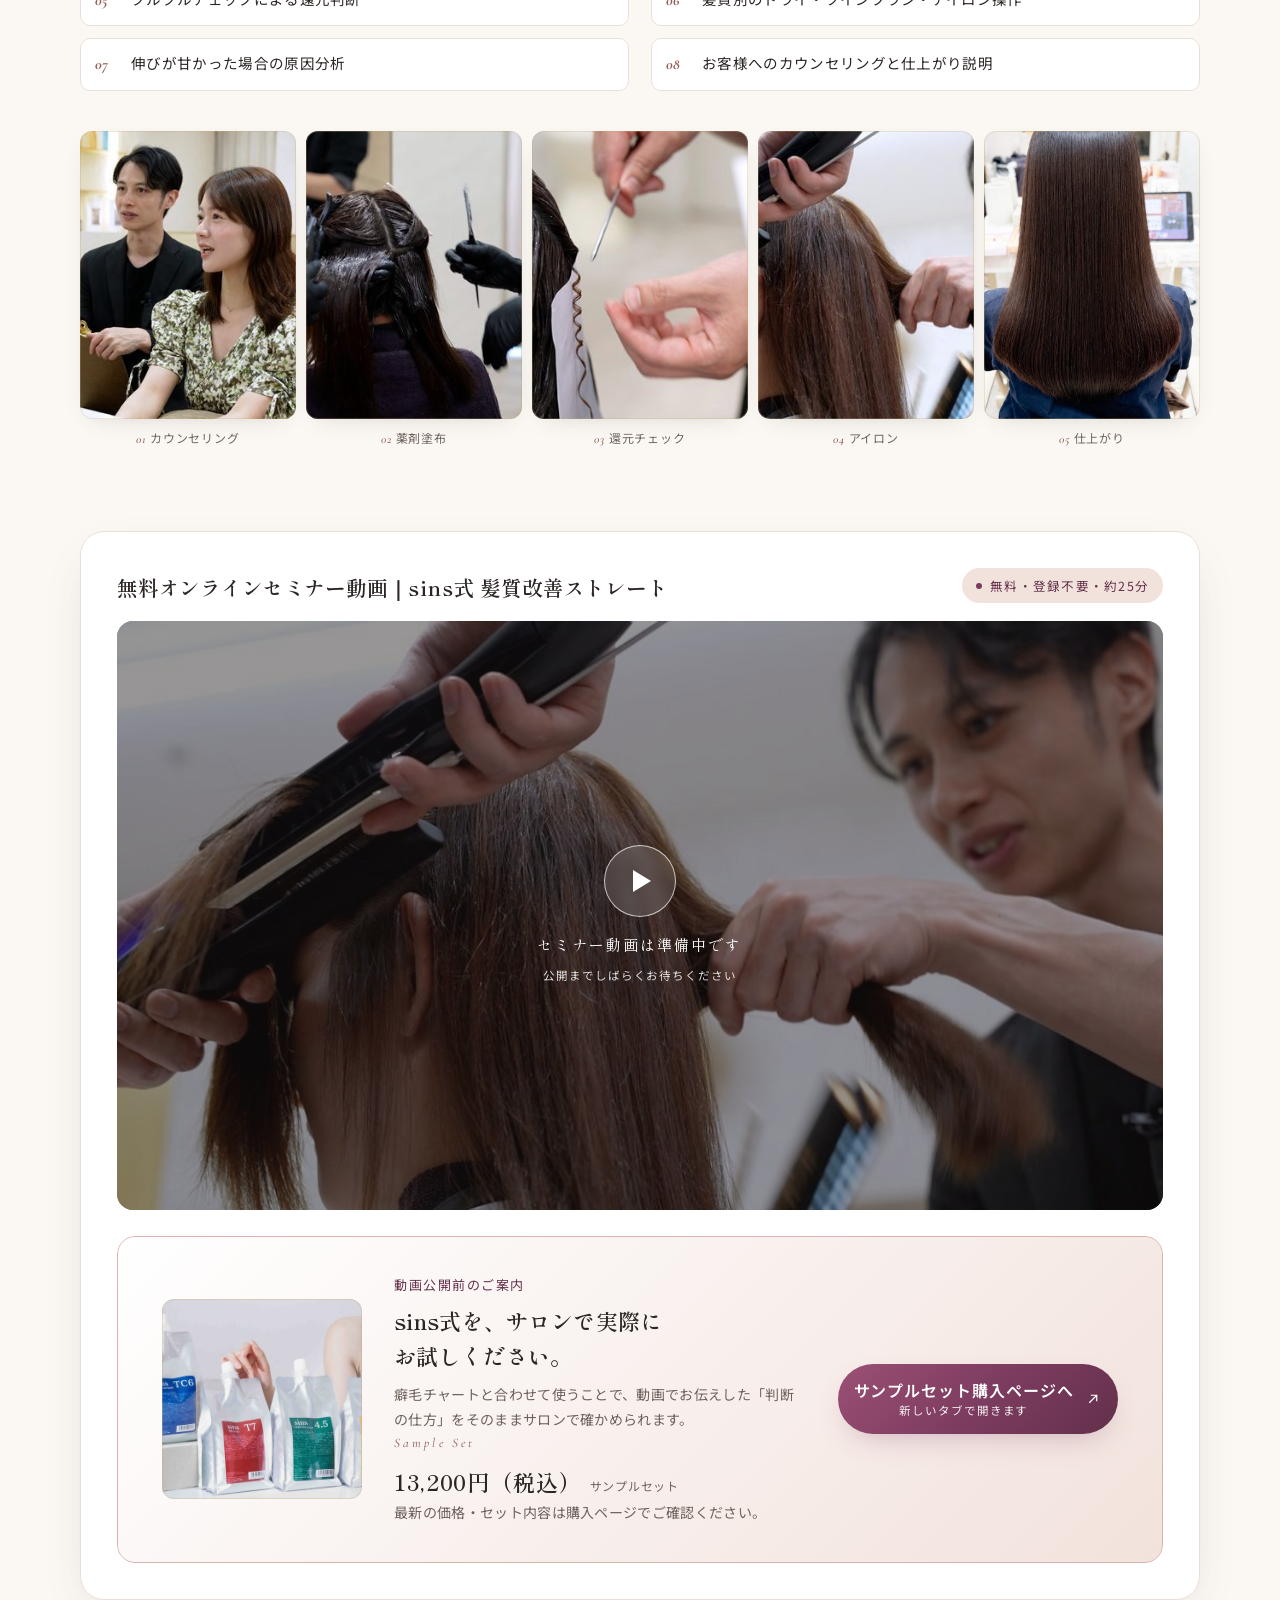
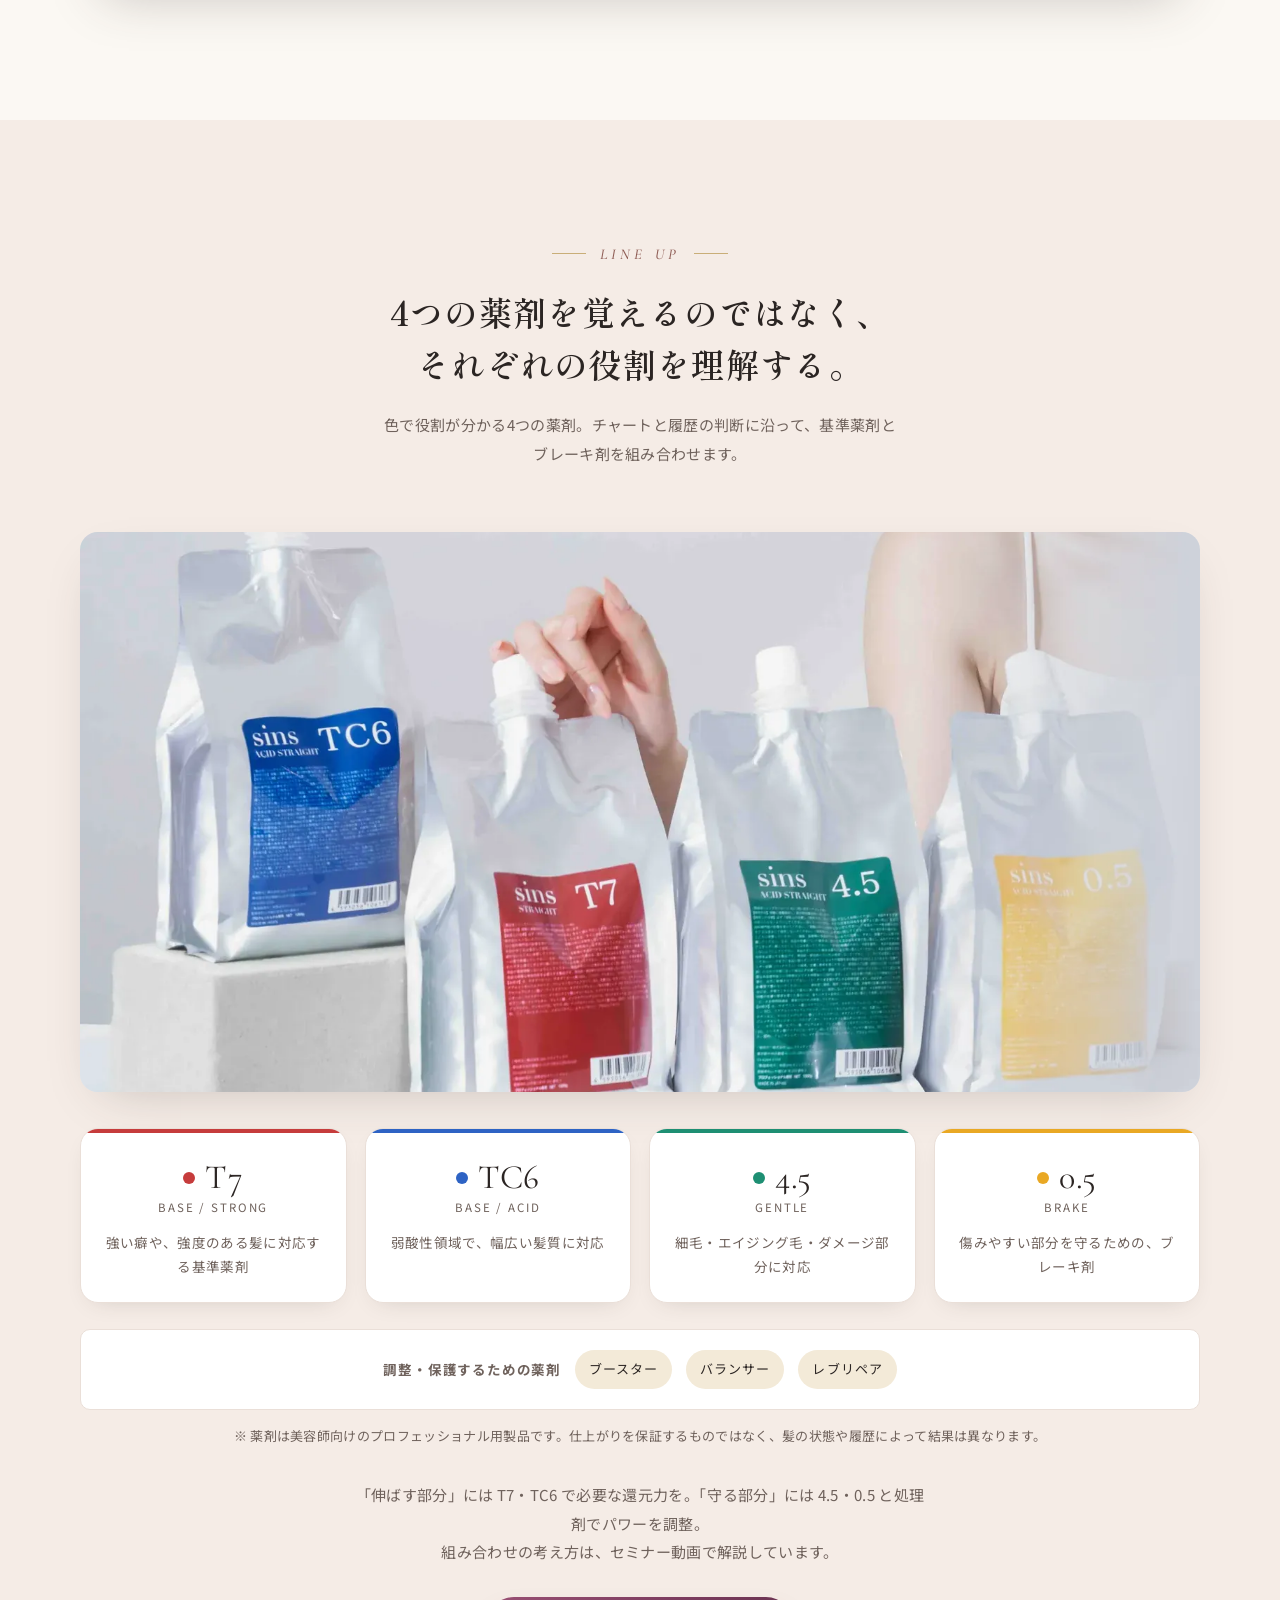
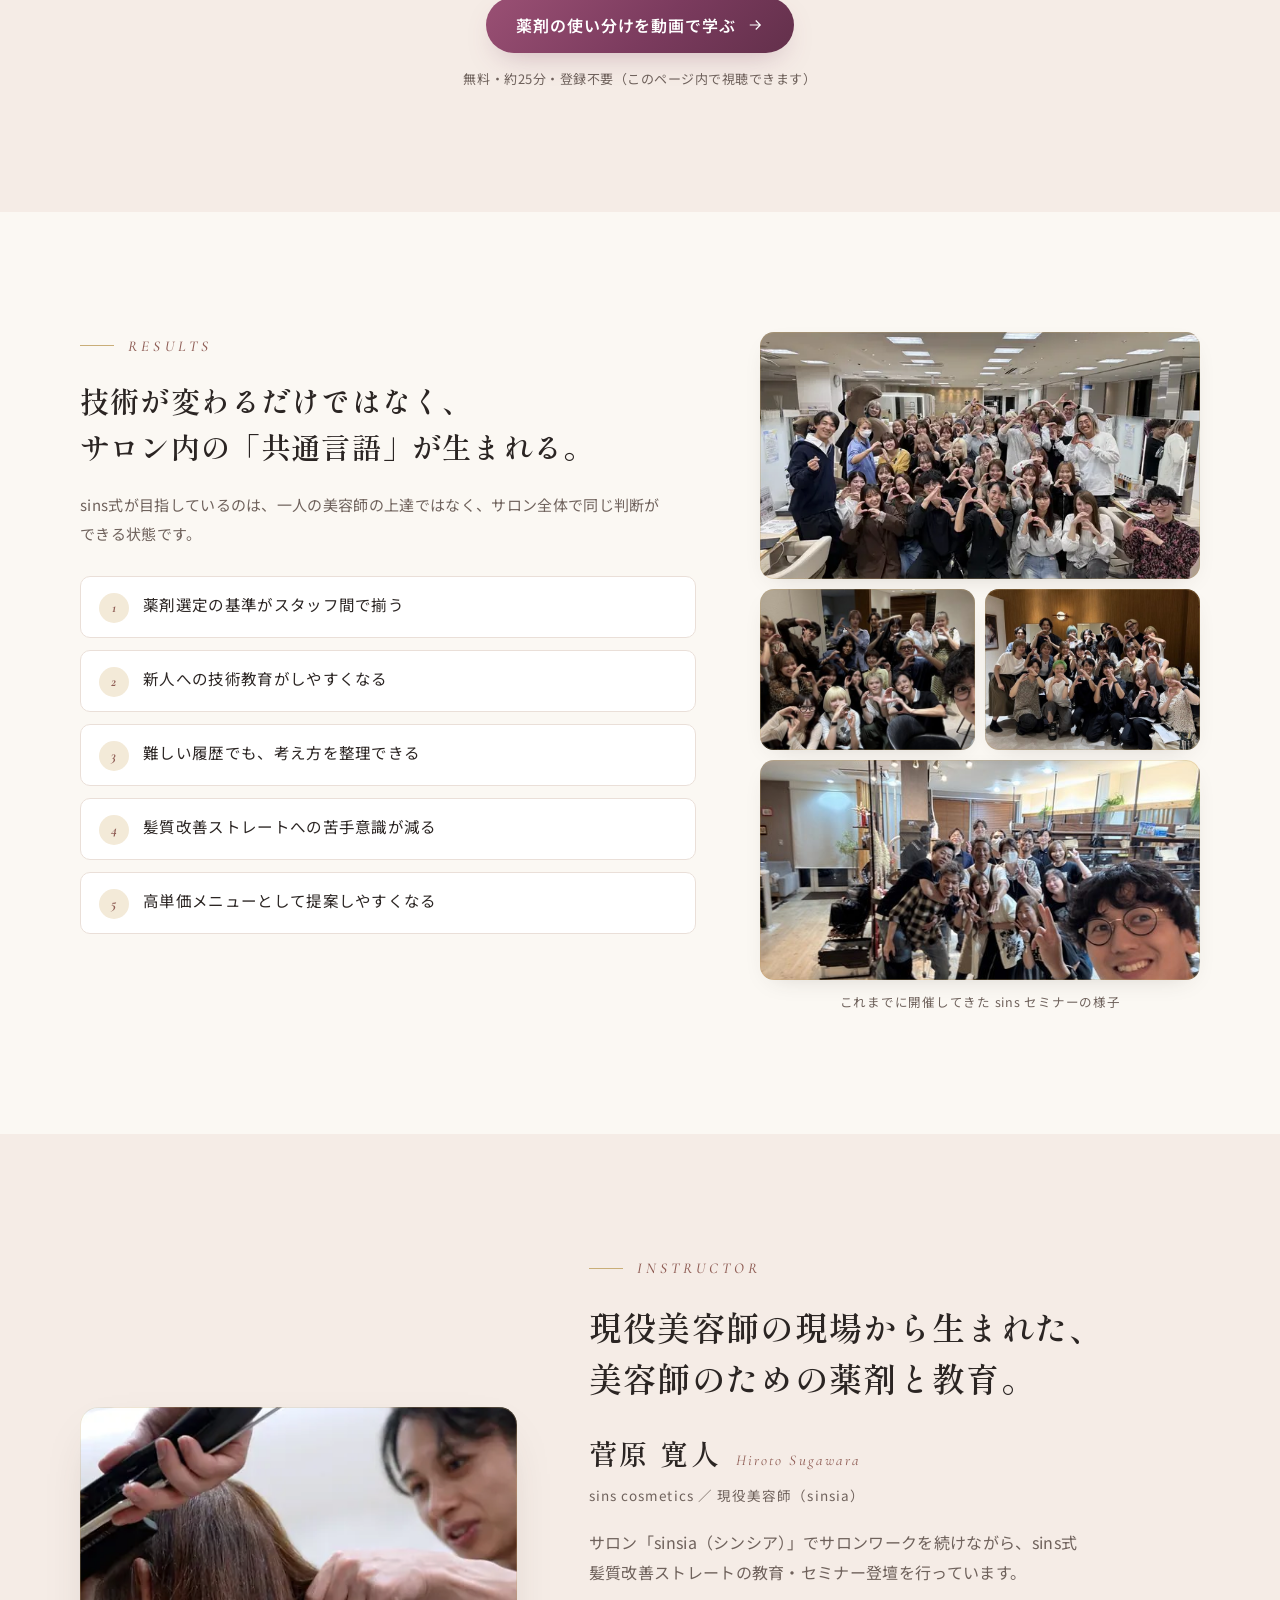
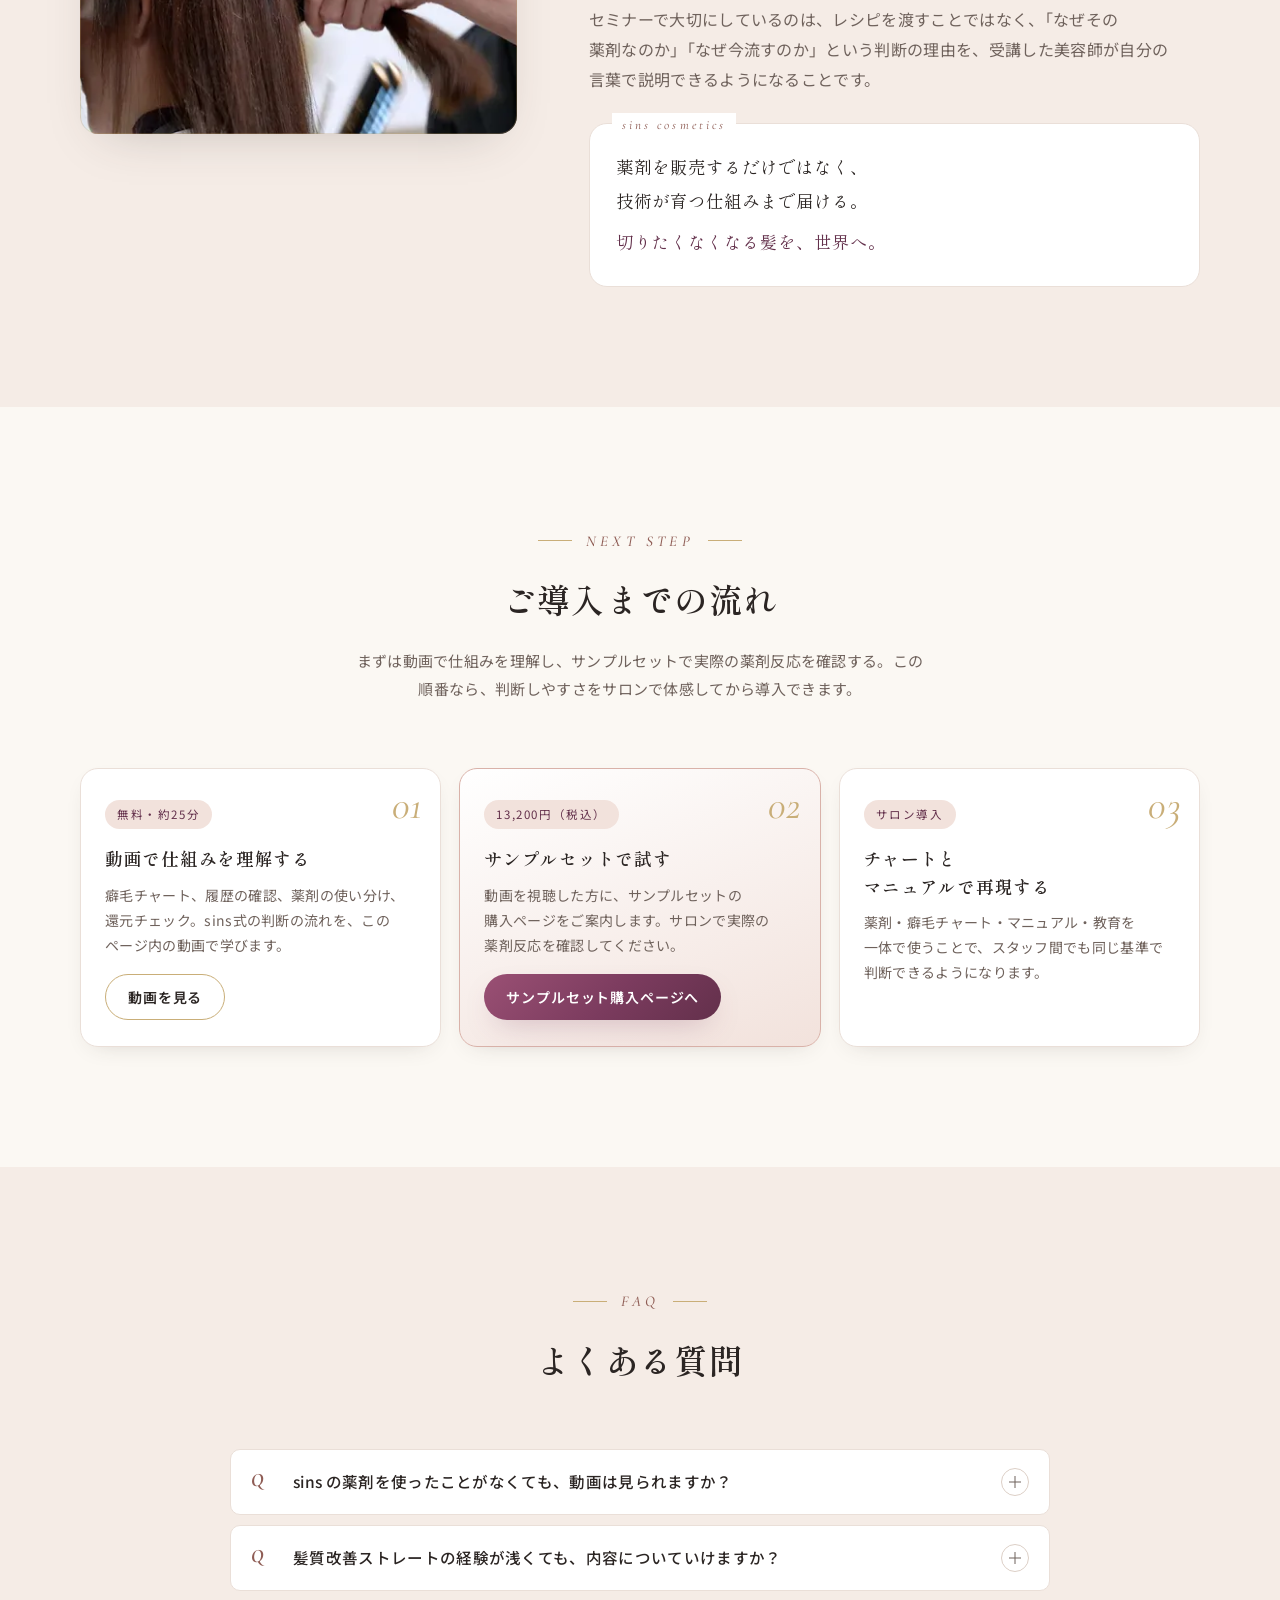
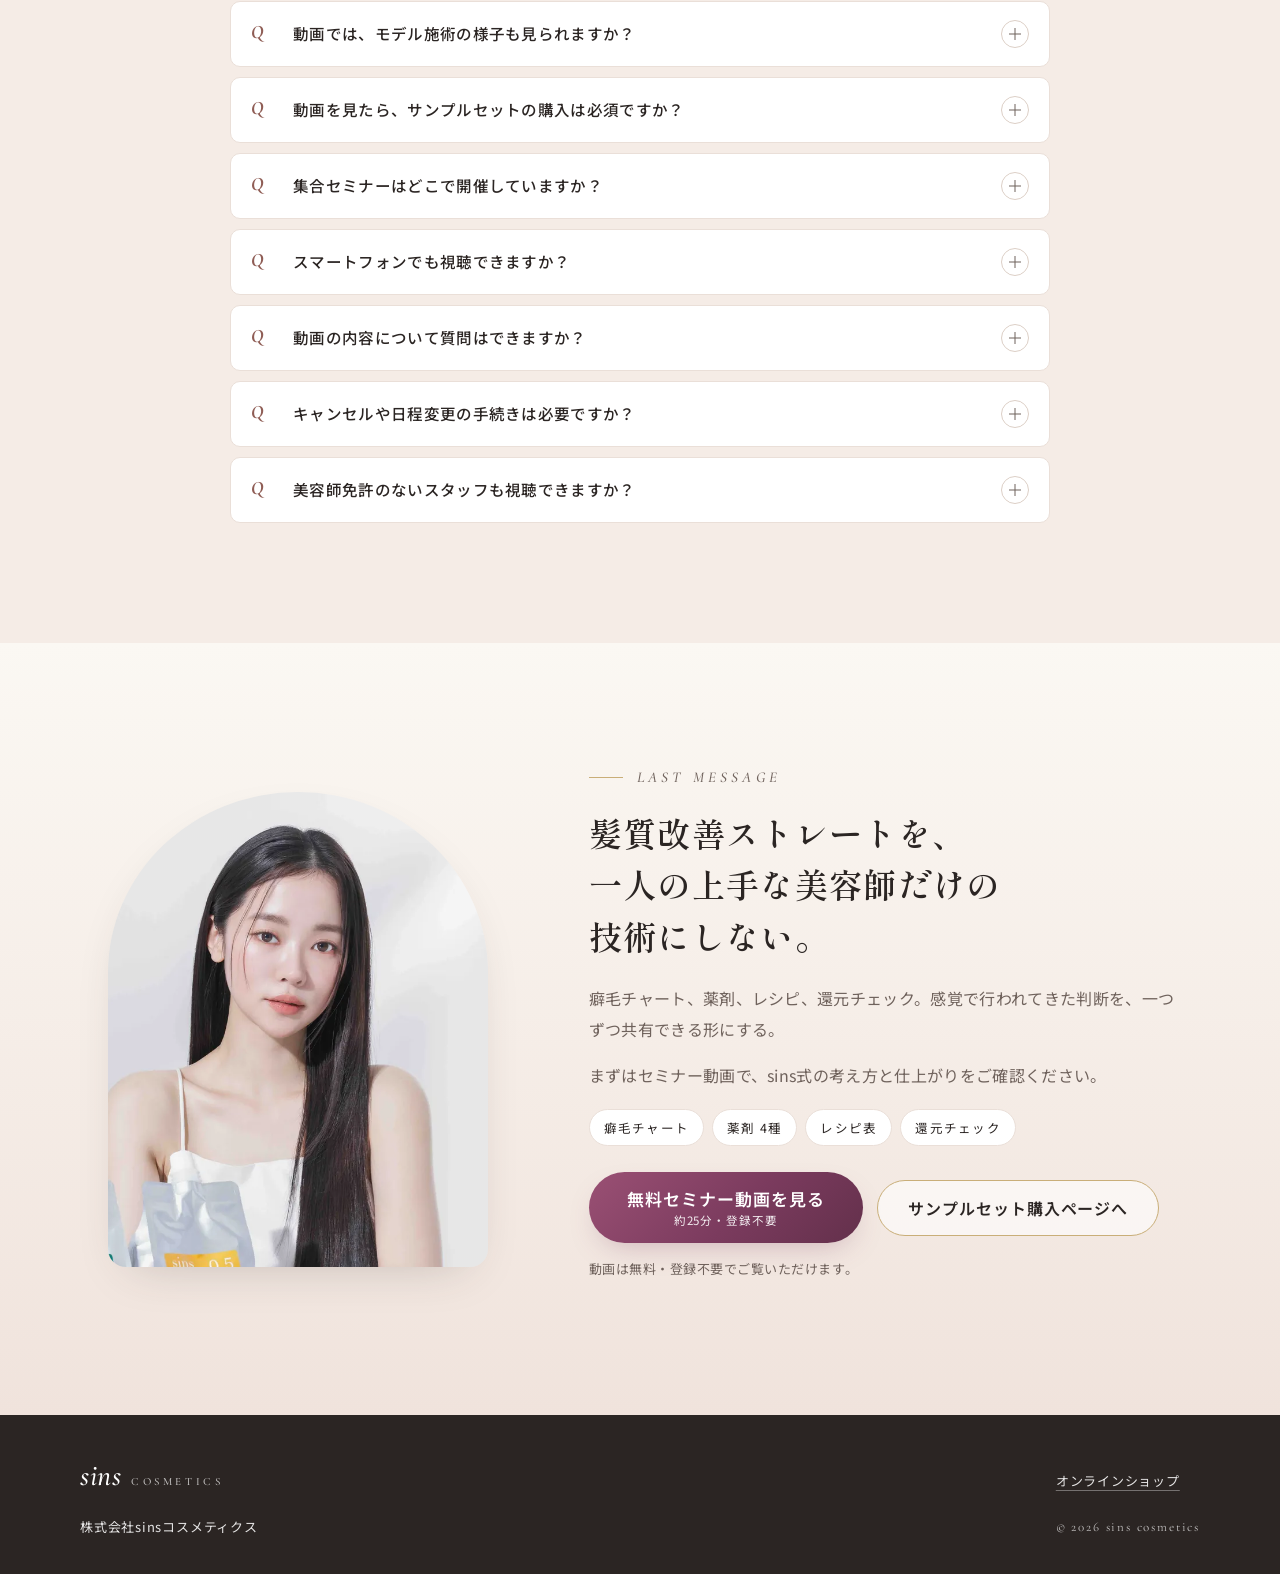
==== commit bc990fc0: "fix(sins): visual QA fixes (tablet hero, instructor crop, phrase-safe breaks, CTA dedupe, products v" ====
--- a/sins/index.html
+++ b/sins/index.html
@@ -21,8 +21,8 @@
 <link rel="preconnect" href="https://fonts.googleapis.com">
 <link rel="preconnect" href="https://fonts.gstatic.com" crossorigin>
 <link href="https://fonts.googleapis.com/css2?family=Shippori+Mincho:wght@500;600&family=Noto+Sans+JP:wght@400;500;700&family=Cormorant+Garamond:ital,wght@0,500;0,600;1,500&display=swap" rel="stylesheet">
-<link rel="preload" as="image" href="assets/hero-mobile-800.webp" type="image/webp" media="(max-width: 899px)">
-<link rel="preload" as="image" href="assets/hero-1600.webp" type="image/webp" media="(min-width: 900px)">
+<link rel="preload" as="image" href="assets/hero-mobile-800.webp" type="image/webp" media="(max-width: 599px)">
+<link rel="preload" as="image" href="assets/hero-1600.webp" type="image/webp" media="(min-width: 600px)">
 
 <script>
 /* =====================================================================
@@ -114,7 +114,8 @@
 .eyebrow::before{content:'';width:34px;height:1px;background:var(--gold)}
 .eyebrow.is-center{justify-content:center}
 .eyebrow.is-center::after{content:'';width:34px;height:1px;background:var(--gold)}
-h1,h2,h3{font-family:var(--serif);font-weight:600;line-height:1.55;letter-spacing:.04em;text-wrap:balance}
+h1,h2,h3{font-family:var(--serif);font-weight:600;line-height:1.55;letter-spacing:.04em;text-wrap:balance;word-break:auto-phrase}
+.lead,.hero__sub,.problem__close,.band__lines,.method__text p,.instructor__text p,.final__body p,.ns p,.step4 p{word-break:auto-phrase}
 h2{font-size:clamp(23px,2.6vw,36px);margin-bottom:22px}
 h3{font-size:clamp(18px,1.6vw,22px)}
 .lead{color:var(--ink-2);font-size:clamp(15px,1.1vw,17px);max-width:40em}
@@ -159,7 +160,7 @@
 .header{position:fixed;inset:0 0 auto 0;z-index:50;height:var(--header-h);display:flex;align-items:center;transition:background .4s,box-shadow .4s,backdrop-filter .4s}
 .header.is-scrolled{background:rgba(251,248,243,.86);backdrop-filter:blur(12px);-webkit-backdrop-filter:blur(12px);box-shadow:0 1px 0 var(--line)}
 .header__in{display:flex;align-items:center;justify-content:space-between;gap:20px}
-.logo{display:flex;align-items:baseline;gap:10px;font-family:var(--latin);font-style:italic;font-weight:500;font-size:30px;letter-spacing:.02em;color:var(--ink);line-height:1}
+.logo{display:inline-flex;align-items:baseline;gap:10px;min-height:44px;font-family:var(--latin);font-style:italic;font-weight:500;font-size:30px;letter-spacing:.02em;color:var(--ink);line-height:1}
 .logo small{font-family:var(--latin);font-style:normal;font-size:11px;letter-spacing:.32em;text-transform:uppercase;color:var(--ink-3)}
 .nav{display:none;gap:28px;font-size:13.5px;letter-spacing:.1em;color:var(--ink-2)}
 .nav a{position:relative;padding:6px 0}
@@ -167,6 +168,7 @@
 .nav a:hover::after{transform:scaleX(1)}
 @media (min-width:1000px){.nav{display:flex}}
 .header .btn{min-height:42px;padding:8px 20px;font-size:13.5px;transition:opacity .35s}
+@media (max-width:1023px){.header .btn{display:none !important}}
 .header.hero-cta-visible .btn{opacity:0;pointer-events:none}
 @media (max-width:420px){.header .btn{padding:8px 14px;font-size:12.5px}}
 
@@ -174,8 +176,9 @@
    Hero
    ===================================================================== */
 .hero{position:relative;padding-top:var(--header-h);background:linear-gradient(180deg,#F4EFEA 0%,var(--bg) 100%);overflow:hidden}
-.hero__media{position:relative;aspect-ratio:4/5;max-height:72vh}
-.hero__media img{width:100%;height:100%;object-fit:cover;object-position:60% 30%}
+.hero__media{position:relative;aspect-ratio:1/1}
+@media (min-width:600px) and (max-width:899px){.hero__media{aspect-ratio:16/10}.hero__media img{object-position:55% 45%}}
+.hero__media img{width:100%;height:100%;object-fit:cover;object-position:62% 28%}
 .hero__media::after{content:'';position:absolute;inset:auto 0 0 0;height:38%;background:linear-gradient(180deg,rgba(251,248,243,0) 0%,var(--bg) 100%)}
 .hero__body{position:relative;padding:12px 20px 56px;width:min(100%,1120px);margin-inline:auto}
 .hero__eyebrow{font-size:13px;letter-spacing:.14em;color:var(--cta-dark);font-weight:500;display:inline-flex;align-items:center;gap:10px;margin-bottom:16px}
@@ -191,8 +194,9 @@
 @keyframes rise{from{opacity:0;transform:translateY(16px)}to{opacity:1;transform:none}}
 @keyframes zoomin{from{transform:scale(1.03)}to{transform:none}}
 @media (prefers-reduced-motion:reduce){html.js .hero__body > *,html.js .hero__media img{animation:none}}
-.hero__sub{font-size:clamp(15px,1.15vw,17.5px);color:var(--ink-2);max-width:34em;margin-bottom:12px}
-.hero__note{font-size:13.5px;color:var(--ink-3);margin-bottom:30px;letter-spacing:.04em}
+.hero__sub{font-size:clamp(15px,1.15vw,17.5px);color:var(--ink-2);max-width:34em;margin-bottom:10px;line-height:1.85}
+.hero__note{font-size:13.5px;color:var(--ink-3);margin-bottom:22px;letter-spacing:.04em}
+@media (min-width:900px){.hero__note{margin-bottom:30px}}
 .hero .btn-row{margin-bottom:30px}
 .trust{display:grid;grid-template-columns:repeat(2,1fr);gap:10px 18px;max-width:520px}
 .trust li{display:flex;align-items:center;gap:10px;font-size:13px;letter-spacing:.06em;color:var(--ink-2)}
@@ -208,7 +212,7 @@
 }
 @media (min-width:1280px){.hero__media{border-radius:28px;margin-right:0}}
 .scroll-cue{display:none}
-@media (min-width:900px){.scroll-cue{display:flex;position:absolute;left:50%;bottom:22px;transform:translateX(-50%);flex-direction:column;align-items:center;gap:6px;font-family:var(--latin);font-style:italic;font-size:13px;letter-spacing:.3em;color:var(--ink-3)}
+@media (min-width:900px){.scroll-cue{display:flex;position:absolute;left:max(40px,calc((100% - 1280px) / 2 + 40px));bottom:22px;flex-direction:column;align-items:center;gap:6px;font-family:var(--latin);font-style:italic;font-size:13px;letter-spacing:.3em;color:var(--ink-3)}
 .scroll-cue::after{content:'';width:1px;height:38px;background:linear-gradient(180deg,var(--gold),transparent);animation:cue 2.2s var(--ease) infinite}}
 @keyframes cue{0%{transform:scaleY(0);transform-origin:top}50%{transform:scaleY(1);transform-origin:top}51%{transform-origin:bottom}100%{transform:scaleY(0);transform-origin:bottom}}
 @media (prefers-reduced-motion:reduce){.scroll-cue::after{animation:none}}
@@ -248,6 +252,8 @@
 .waves{display:grid;grid-template-columns:repeat(4,1fr);gap:10px}
 .wave{text-align:center;padding:12px 4px 10px;border-radius:12px;background:var(--bg)}
 .wave svg{width:100%;height:96px;display:block;margin:0 auto 8px}
+@media (max-width:700px){.process-hint{display:block}}
+.process-hint{display:none;text-align:center;font-size:11.5px;letter-spacing:.14em;color:var(--ink-3);margin-top:6px}
 html.js .chart-card .wave path{stroke-dasharray:1;stroke-dashoffset:1;transition:stroke-dashoffset 1.4s var(--ease)}
 html.js .chart-card.is-in .wave path{stroke-dashoffset:0}
 html.js .chart-card.is-in .wave:nth-child(2) path{transition-delay:.15s}html.js .chart-card.is-in .wave:nth-child(3) path{transition-delay:.3s}html.js .chart-card.is-in .wave:nth-child(4) path{transition-delay:.45s}
@@ -279,7 +285,8 @@
 @media (max-width:899px){.flow__photos figure{aspect-ratio:3/4}}
 .flow__photos img{width:100%;height:100%;object-fit:cover}
 .flow__photos figcaption{position:absolute;left:0;right:0;bottom:0;padding:26px 14px 10px;font-size:12px;letter-spacing:.08em;color:#fff;background:linear-gradient(180deg,rgba(0,0,0,0),rgba(0,0,0,.45))}
-@media (max-width:899px){.flow__photos figcaption{font-size:10px;padding:18px 6px 7px;letter-spacing:.02em}}
+@media (max-width:899px){.flow__photos figcaption{font-size:11.5px;padding:18px 6px 7px;letter-spacing:.02em}}
+@media (min-width:600px) and (max-width:899px){.flow__photos figcaption{font-size:12.5px;letter-spacing:.06em}}
 
 /* =====================================================================
    Cases (ビフォーアフター)
@@ -385,7 +392,8 @@
 .gate__locked small{font-size:12.5px;color:var(--ink-3)}
 .gate__open{display:none;border-radius:18px;background:linear-gradient(135deg,#fff 0%,var(--rose-2) 100%);border:1px solid var(--rose);padding:26px 18px;text-align:center;box-shadow:var(--shadow);gap:20px}
 .gate__open > *{min-width:0}
-.gate__open .btn--block{padding-left:16px;padding-right:16px;font-size:16px}
+.gate__open .btn--block{white-space:normal;padding-left:16px;padding-right:16px;font-size:16px}
+.gate__open .btn--block > span:first-child{white-space:nowrap}
 .gate__open .btn--block .btn__sub{white-space:normal}
 @media (max-width:899px){.gate__open .price small{display:block;margin:2px 0 0}}
 .gate__thumb{width:min(100%,260px);margin:0 auto;border-radius:12px;overflow:hidden;aspect-ratio:16/10;outline:1px solid rgba(201,174,120,.35);outline-offset:-1px}
@@ -409,9 +417,9 @@
 /* =====================================================================
    Products
    ===================================================================== */
-.products__hero{border-radius:var(--radius);overflow:hidden;box-shadow:var(--shadow);margin-bottom:26px;background:#EEEDEE;aspect-ratio:16/9}
-@media (min-width:900px){.products__hero{aspect-ratio:21/9;margin-bottom:36px}}
-.products__hero img{width:100%;height:100%;object-fit:cover;object-position:center 60%}
+.products__hero{border-radius:var(--radius);overflow:hidden;box-shadow:var(--shadow);margin-bottom:26px;background:#EAE9EB;aspect-ratio:16/9}
+@media (min-width:900px){.products__hero{aspect-ratio:2/1;margin-bottom:36px}}
+.products__hero img{width:100%;height:100%;object-fit:cover;object-position:40% 62%}
 .products{display:grid;gap:12px;grid-template-columns:repeat(2,1fr)}
 @media (min-width:1000px){.products{grid-template-columns:repeat(4,1fr);gap:18px}}
 .product{background:var(--surface);border:1px solid var(--line);border-radius:var(--radius);padding:22px 14px 20px;box-shadow:var(--shadow-sm);display:flex;flex-direction:column;align-items:center;text-align:center;position:relative;overflow:hidden}
@@ -455,8 +463,7 @@
 .instructor{display:grid;gap:36px}
 @media (min-width:900px){.instructor{grid-template-columns:5fr 7fr;gap:72px;align-items:center}}
 .instructor__media{border-radius:var(--radius);overflow:hidden;box-shadow:var(--shadow);aspect-ratio:4/3;position:relative}
-@media (min-width:900px){.instructor__media{aspect-ratio:4/5}}
-.instructor__media img{width:100%;height:100%;object-fit:cover;object-position:60% center}
+.instructor__media img{width:100%;height:100%;object-fit:cover;object-position:72% center}
 .instructor__name{display:flex;align-items:baseline;gap:14px;flex-wrap:wrap;margin:6px 0 4px}
 .instructor__name b{font-family:var(--serif);font-size:clamp(24px,2.2vw,30px);font-weight:600;letter-spacing:.1em}
 .instructor__name span{font-family:var(--latin);font-style:italic;font-size:15px;letter-spacing:.14em;color:var(--gold-ink)}
@@ -518,7 +525,7 @@
 .footer .logo{color:#fff}
 .footer .logo small{color:rgba(255,255,255,.72)}
 .footer__links{display:flex;flex-wrap:wrap;gap:8px 20px}
-.footer__links a{text-decoration:underline;text-underline-offset:4px;text-decoration-color:rgba(255,255,255,.35)}
+.footer__links a{display:inline-flex;align-items:center;min-height:44px;text-decoration:underline;text-underline-offset:4px;text-decoration-color:rgba(255,255,255,.35)}
 @media (max-width:1023px){.footer{padding-bottom:calc(34px + 76px + env(safe-area-inset-bottom))}}
 .footer__copy{font-family:var(--latin);letter-spacing:.14em;color:rgba(255,255,255,.72)}
 
@@ -538,8 +545,8 @@
 .problem__media,.flow__photos figure,.collage figure,.instructor__media,.process .ph,.pair,.chart-card__photo{outline:1px solid rgba(198,165,107,.28);outline-offset:-1px}
 /* utilities */
 .nb{display:inline-block}
-.hide-desktop{display:block}.show-desktop{display:none}
-@media (min-width:900px){.hide-desktop{display:none}.show-desktop{display:block}}
+.hide-desktop{display:inline}.show-desktop{display:none}
+@media (min-width:900px){.hide-desktop{display:none}.show-desktop{display:inline}}
 [hidden]{display:none !important}
 </style>
 </head>
@@ -571,8 +578,8 @@
   <div class="hero__in">
     <div class="hero__media">
       <picture>
-        <source media="(min-width: 900px)" type="image/webp" srcset="assets/hero-1600.webp 1600w, assets/hero-2400.webp 2400w" sizes="50vw">
-        <source media="(min-width: 900px)" srcset="assets/hero-1600.jpg 1600w, assets/hero-2400.jpg 2400w" sizes="50vw">
+        <source media="(min-width: 600px)" type="image/webp" srcset="assets/hero-1000.webp 1000w, assets/hero-1600.webp 1600w, assets/hero-2400.webp 2400w" sizes="(min-width: 900px) 50vw, 100vw">
+        <source media="(min-width: 600px)" srcset="assets/hero-1000.jpg 1000w, assets/hero-1600.jpg 1600w, assets/hero-2400.jpg 2400w" sizes="(min-width: 900px) 50vw, 100vw">
         <source type="image/webp" srcset="assets/hero-mobile-800.webp 800w, assets/hero-mobile-1200.webp 1200w" sizes="100vw">
         <img src="assets/hero-mobile-800.jpg" srcset="assets/hero-mobile-800.jpg 800w, assets/hero-mobile-1200.jpg 1200w" sizes="100vw" width="800" height="1000" alt="艶のあるストレートヘアのモデルと、sins の薬剤 T7・TC6・4.5・0.5" fetchpriority="high" decoding="async">
       </picture>
@@ -702,14 +709,14 @@
             <source type="image/webp" srcset="assets/chart-hand-600.webp 600w, assets/chart-hand-1000.webp 1000w" sizes="(min-width: 900px) 34vw, 33vw">
             <img src="assets/chart-hand-1000.jpg" srcset="assets/chart-hand-600.jpg 600w, assets/chart-hand-1000.jpg 1000w" sizes="(min-width: 900px) 34vw, 33vw" width="1000" height="563" alt="髪の癖にチャートを当てて確認している手元" loading="lazy" decoding="async">
           </picture>
-          <figcaption>癖毛チャートを当てる</figcaption>
+          <figcaption><span class="show-desktop">癖毛チャートを当てる</span><span class="hide-desktop">チャートを当てる</span></figcaption>
         </figure>
         <figure data-reveal data-delay="1">
           <picture>
             <source type="image/webp" srcset="assets/apply-600.webp 600w, assets/apply-1000.webp 1000w" sizes="(min-width: 900px) 34vw, 33vw">
             <img src="assets/apply-1000.jpg" srcset="assets/apply-600.jpg 600w, assets/apply-1000.jpg 1000w" sizes="(min-width: 900px) 34vw, 33vw" width="1000" height="563" alt="部位ごとに薬剤を塗り分けている様子" loading="lazy" decoding="async">
           </picture>
-          <figcaption>部位ごとに塗り分ける</figcaption>
+          <figcaption><span class="show-desktop">部位ごとに塗り分ける</span><span class="hide-desktop">塗り分け</span></figcaption>
         </figure>
         <figure data-reveal data-delay="2">
           <picture>
@@ -798,6 +805,7 @@
       <figure data-reveal data-delay="3"><div class="ph"><img src="assets/iron-600.jpg" width="600" height="338" alt="アイロン操作" loading="lazy" decoding="async"></div><figcaption><b>04</b>アイロン</figcaption></figure>
       <figure data-reveal data-delay="3"><div class="ph"><img src="assets/ba4035-after-600.jpg" width="600" height="1200" alt="仕上がり" loading="lazy" decoding="async"></div><figcaption><b>05</b>仕上がり</figcaption></figure>
     </div>
+    <p class="process-hint" aria-hidden="true">◂ スワイプで工程を見る ▸</p>
 
     <div class="video-wrap" id="video" data-reveal>
       <div class="video-head">
@@ -835,14 +843,14 @@
           <div class="gate__thumb"><img src="assets/products-700.jpg" width="700" height="675" alt="sins の薬剤 4種のパウチ" loading="lazy" decoding="async"></div>
           <div>
             <p class="thanks">ご視聴ありがとうございます</p>
-            <h4>sins式を、サロンで実際にお試しください。</h4>
+            <h4>sins式を、<span class="nb">サロンで実際に</span><span class="nb">お試しください。</span></h4>
             <p>癖毛チャートと合わせて使うことで、動画でお伝えした「判断の仕方」をそのままサロンで確かめられます。</p>
             <p class="sample-label">Sample Set</p>
             <p class="price" data-price-row><span class="num" data-price>13,200円（税込）</span><small>サンプルセット</small></p>
             <p class="note">最新の価格・セット内容は購入ページでご確認ください。</p>
           </div>
           <div>
-            <a class="btn btn--primary btn--lg btn--block" data-purchase href="https://sins.base.shop" target="_blank" rel="noopener"><span>サンプルセット購入ページへ<span class="btn__sub">オンラインショップが新しいタブで開きます</span></span><svg class="arrow" viewBox="0 0 24 24" fill="none" stroke="currentColor" stroke-width="1.6" aria-hidden="true"><path d="M7 17L17 7M9 7h8v8"/></svg></a>
+            <a class="btn btn--primary btn--lg btn--block" data-purchase href="https://sins.base.shop" target="_blank" rel="noopener"><span>サンプルセット購入ページへ<span class="btn__sub">新しいタブで開きます</span></span><svg class="arrow" viewBox="0 0 24 24" fill="none" stroke="currentColor" stroke-width="1.6" aria-hidden="true"><path d="M7 17L17 7M9 7h8v8"/></svg></a>
             <a class="hero__link" data-line hidden href="#" target="_blank" rel="noopener" style="margin:10px auto 0;display:none">先に LINE で相談する</a>
           </div>
         </div>
@@ -948,7 +956,7 @@
       </figure>
       <div data-reveal>
         <p class="eyebrow">Instructor</p>
-        <h2 id="instructor-title">現役美容師の現場から生まれた、<br>美容師のための薬剤と教育。</h2>
+        <h2 id="instructor-title">現役美容師の<span class="nb">現場から</span>生まれた、<br>美容師のための<span class="nb">薬剤と教育。</span></h2>
         <div class="instructor__name"><b data-profile="name">菅原 寛人</b><span data-profile="romaji">Hiroto Sugawara</span></div>
         <p class="instructor__role" data-profile="role">sins cosmetics ／ 現役美容師（sinsia）</p>
         <div class="instructor__text">
@@ -988,7 +996,7 @@
       </li>
       <li class="ns" data-reveal data-delay="2">
         <span class="tag">サロン導入</span>
-        <h3>チャートとマニュアルで再現する</h3>
+        <h3><span class="nb">チャートと</span><span class="nb">マニュアルで</span><span class="nb">再現する</span></h3>
         <p>薬剤・癖毛チャート・マニュアル・教育を一体で使うことで、スタッフ間でも同じ基準で判断できるようになります。</p>
         <a class="btn btn--ghost" data-contact hidden href="#" target="_blank" rel="noopener">導入について相談する</a>
       </li>
@@ -1455,6 +1463,8 @@
       // No video configured yet → placeholder; purchase CTA available immediately (configurable)
       body.classList.add('no-video');
       if (speedBtn) speedBtn.hidden = true;
+      var th = $('.gate__open .thanks'); if (th) th.textContent = '動画公開前のご案内';
+      var hs = $('#hero .btn__sub'); if (hs) hs.textContent = '約25分・登録不要・動画は近日公開';
       if (CFG.unlockWhenNoVideo !== false) unlock('no-video');
     }
   }
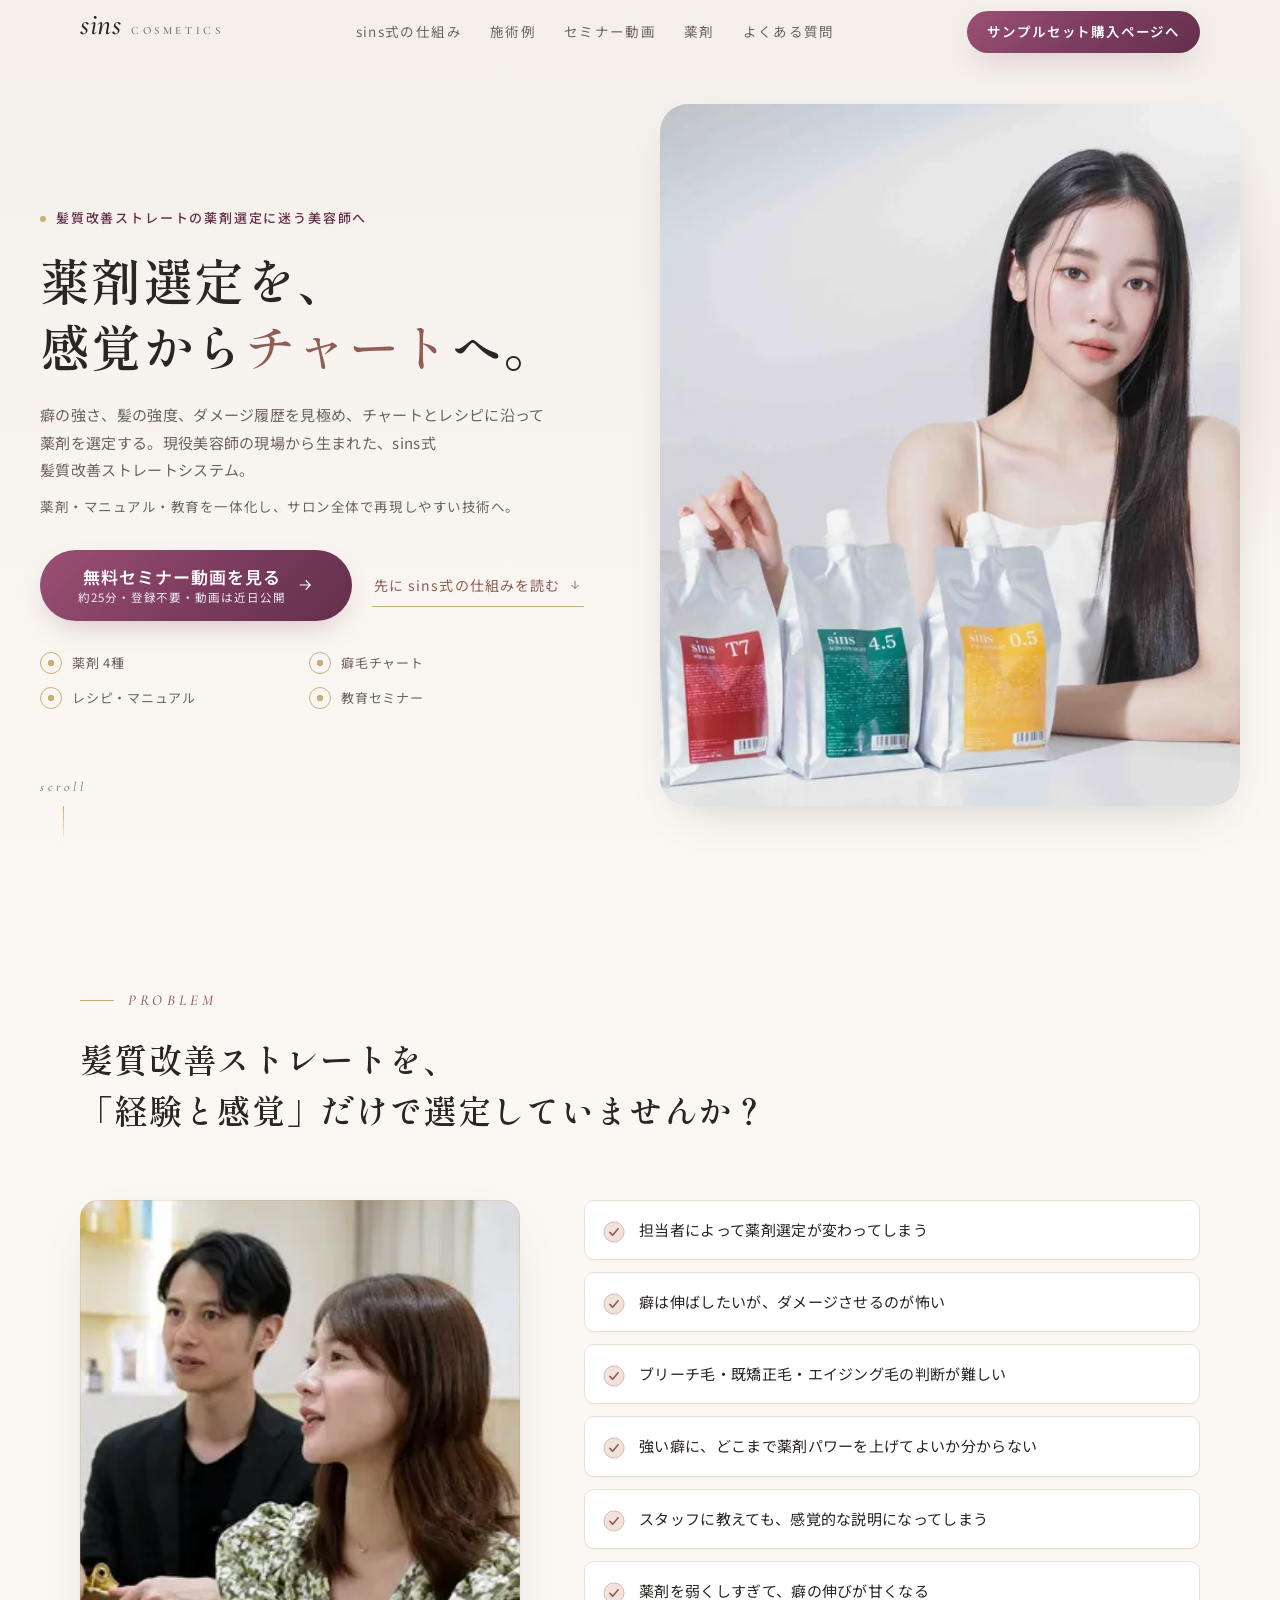
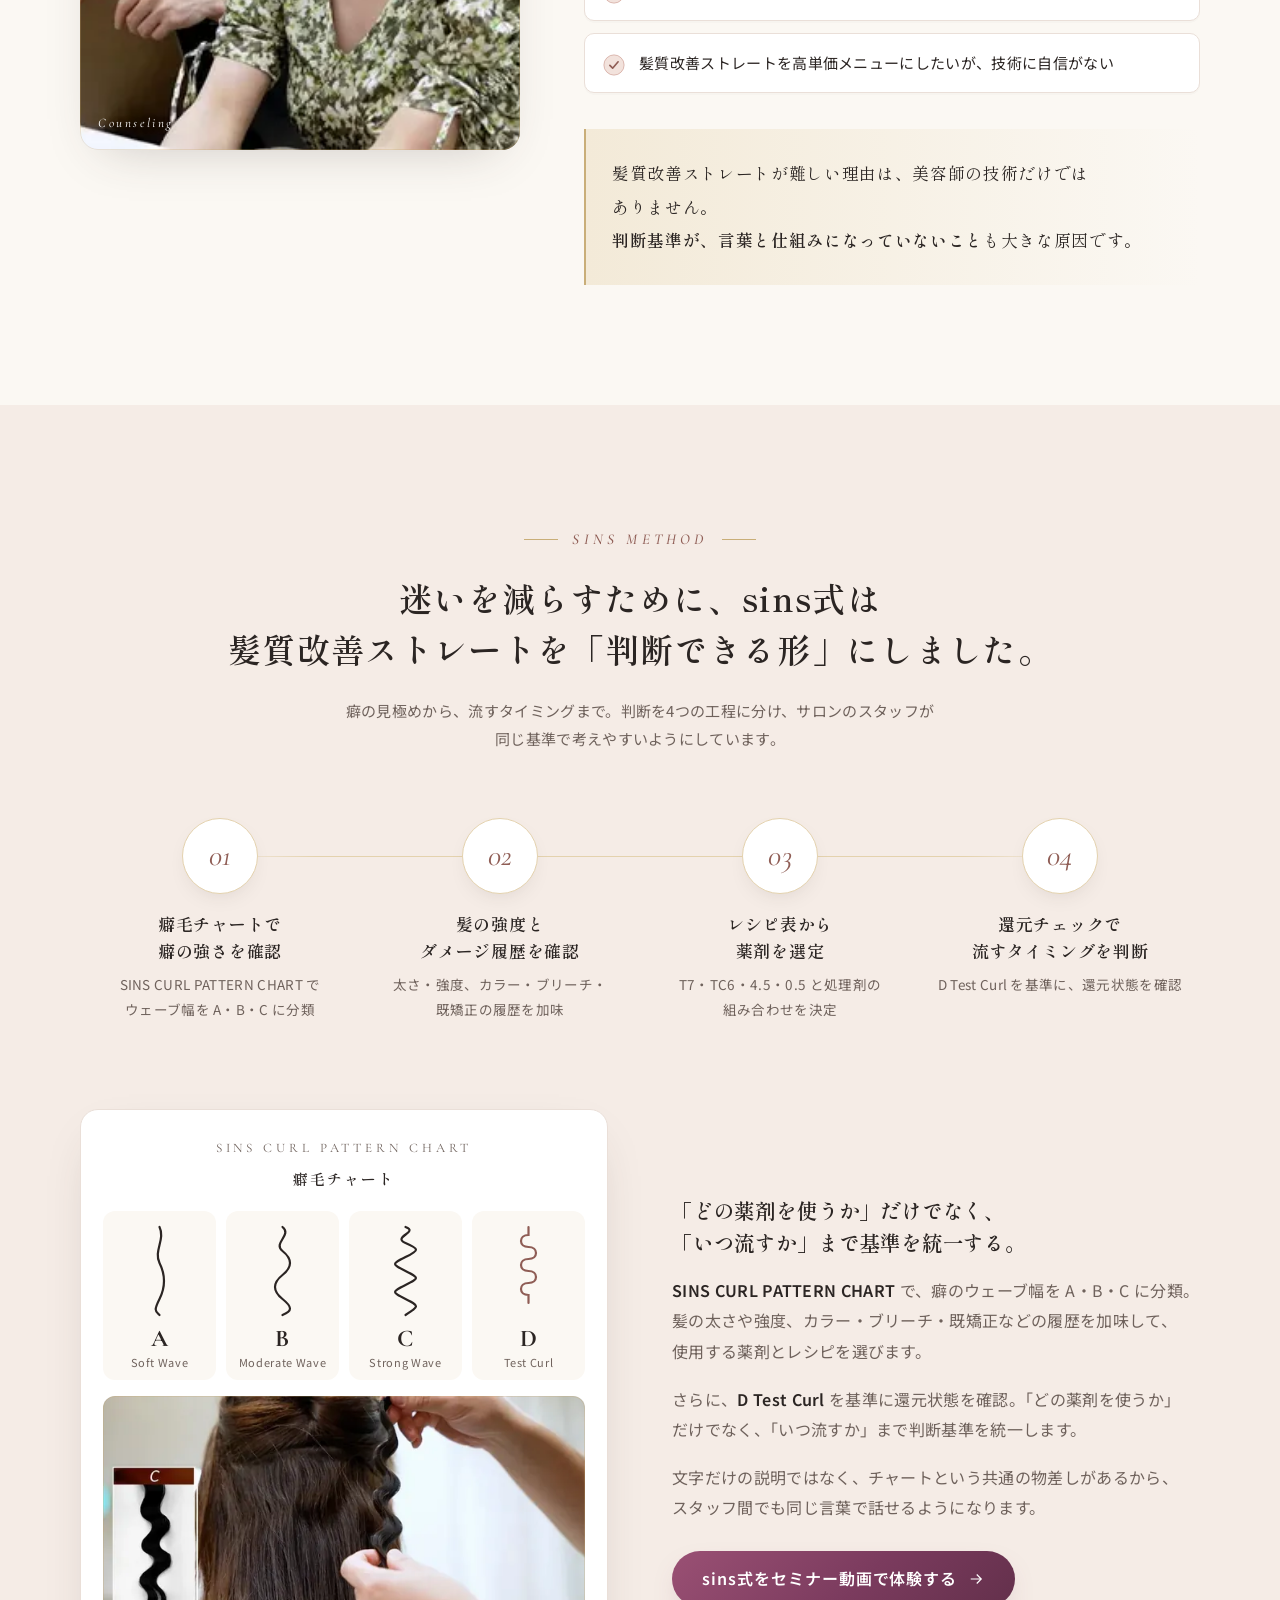
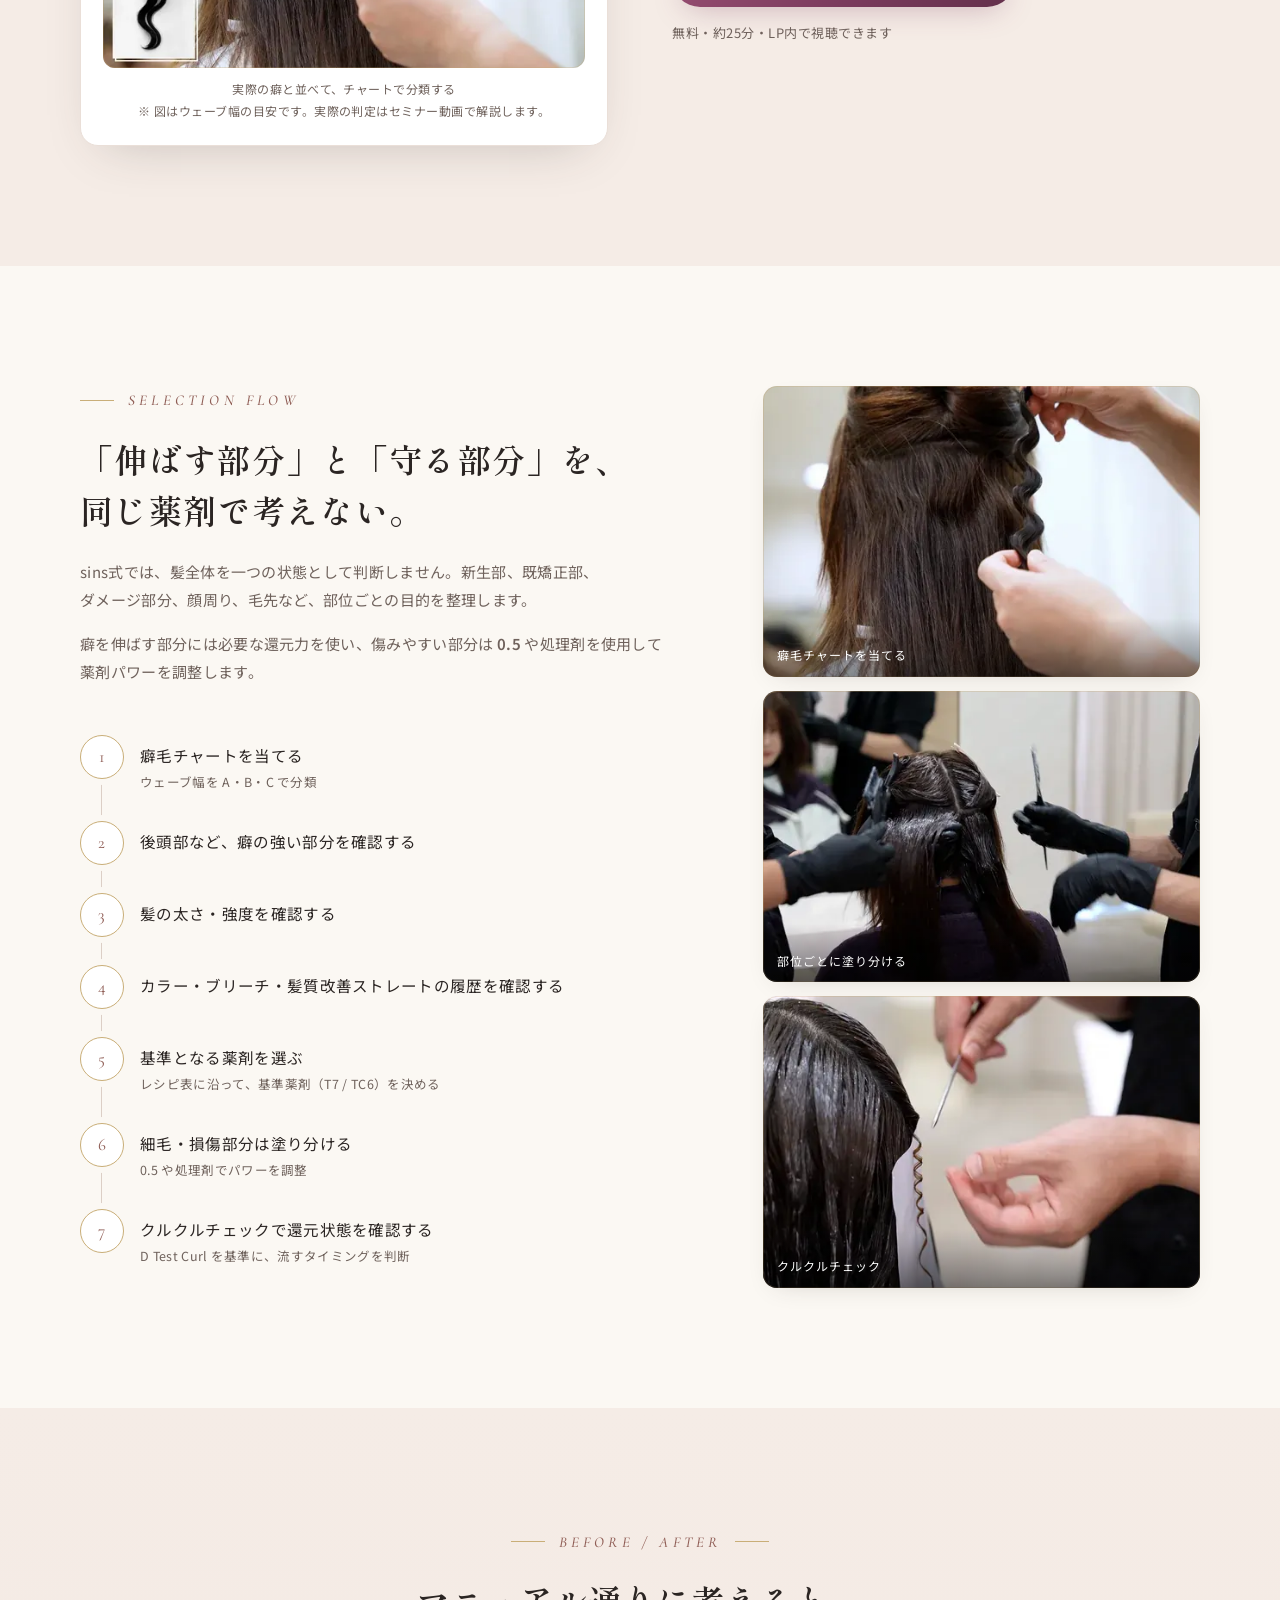
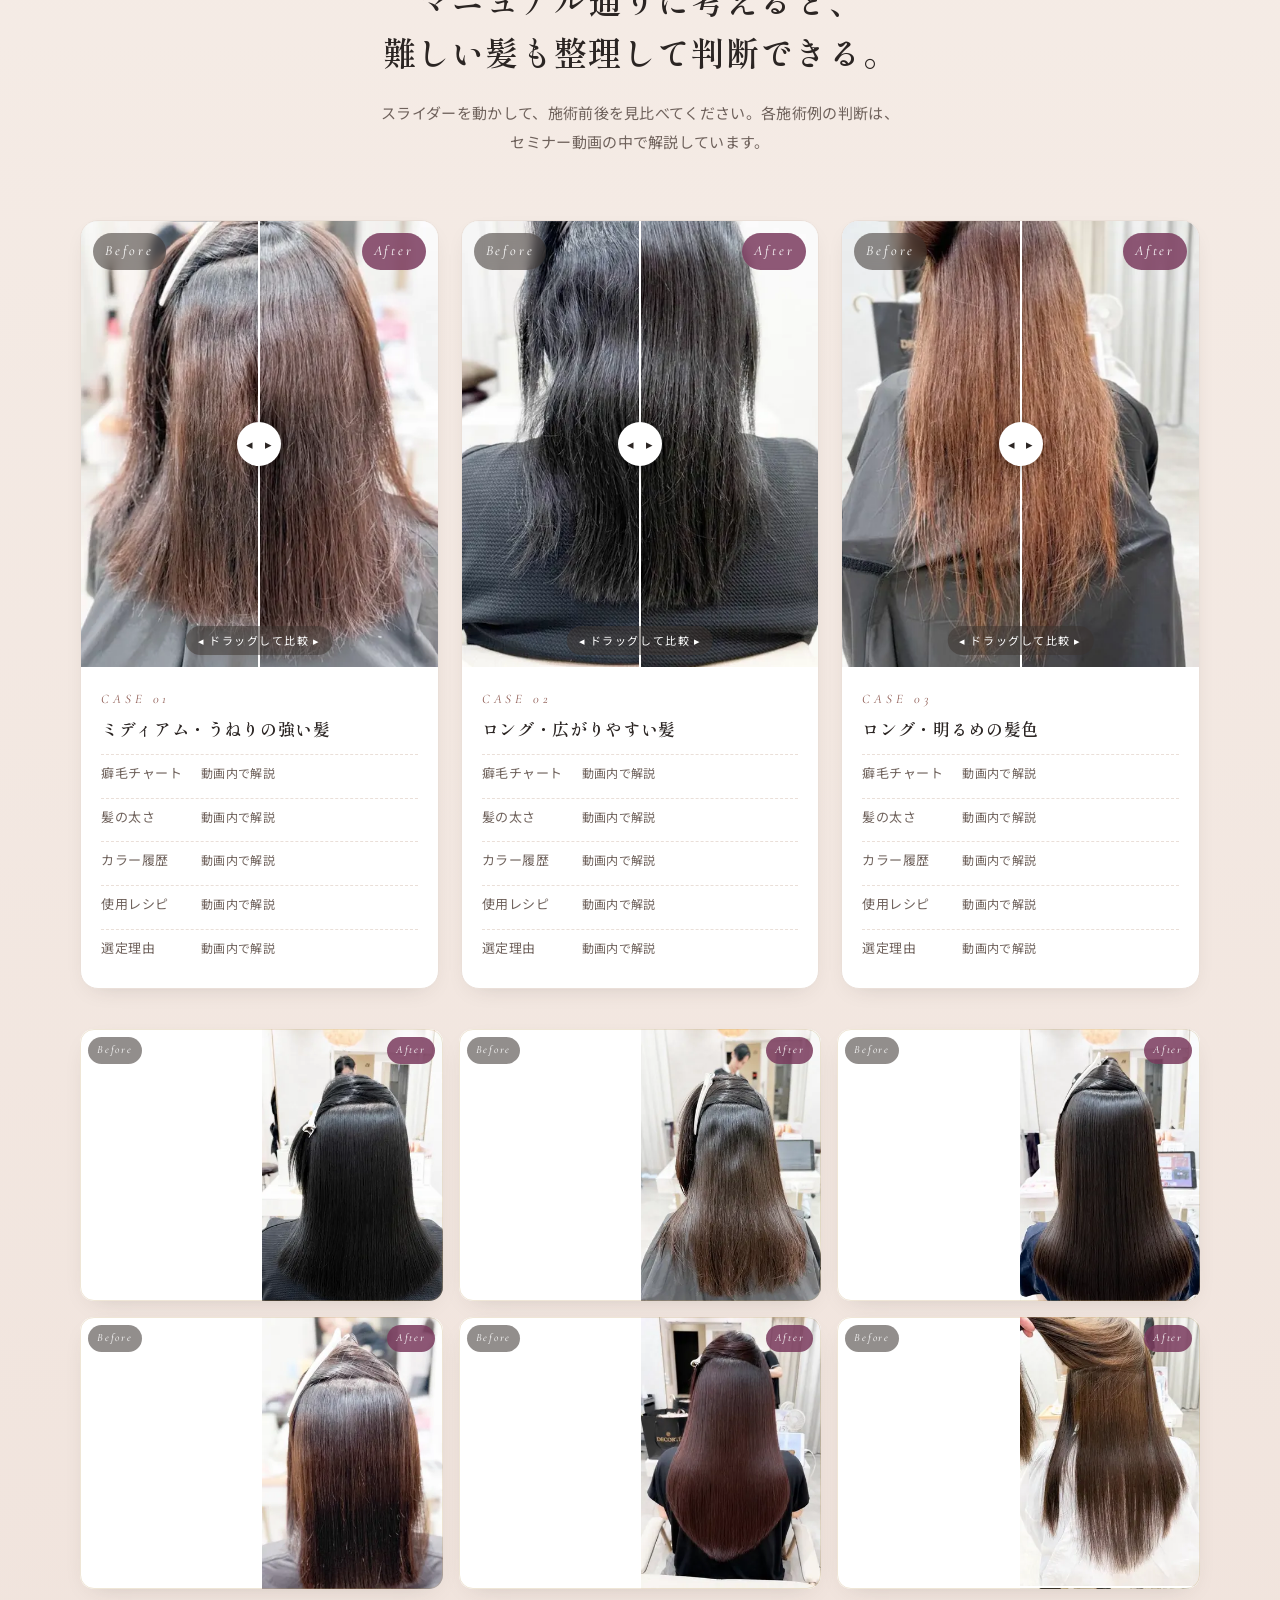
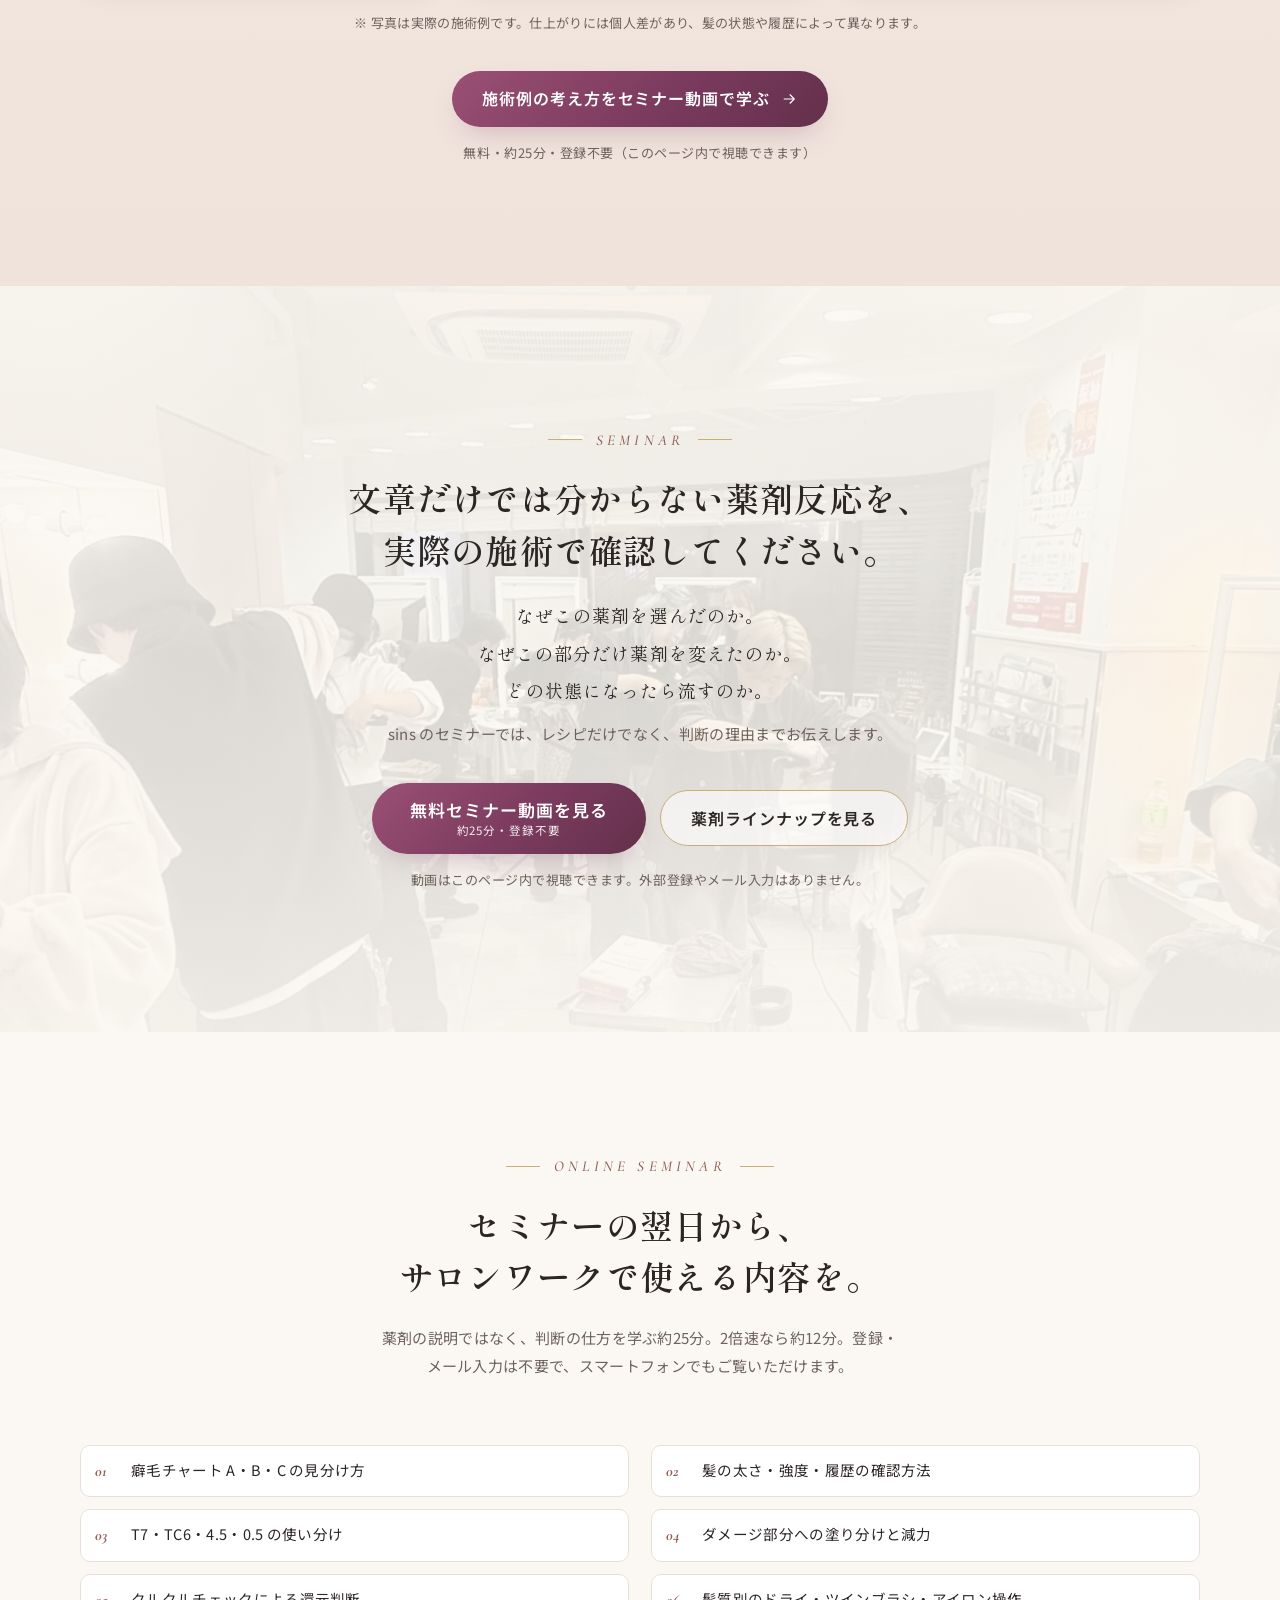
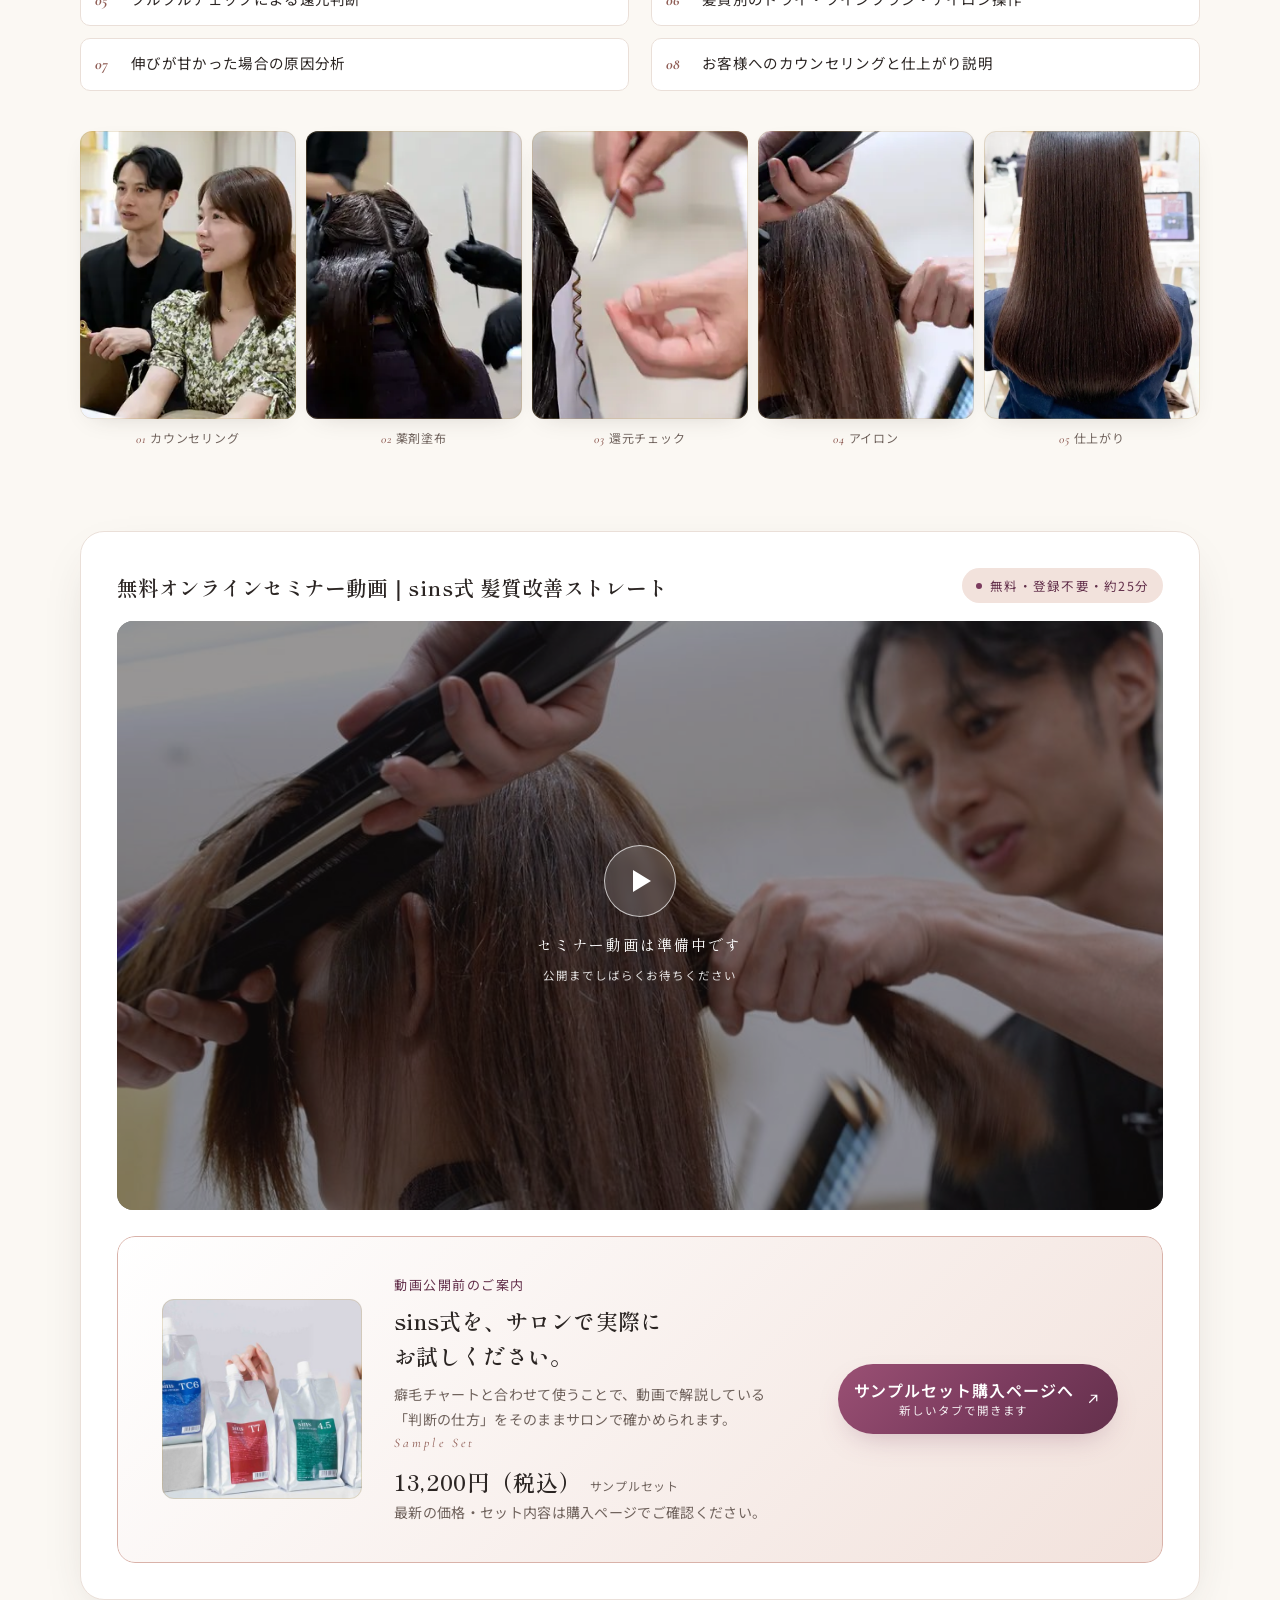
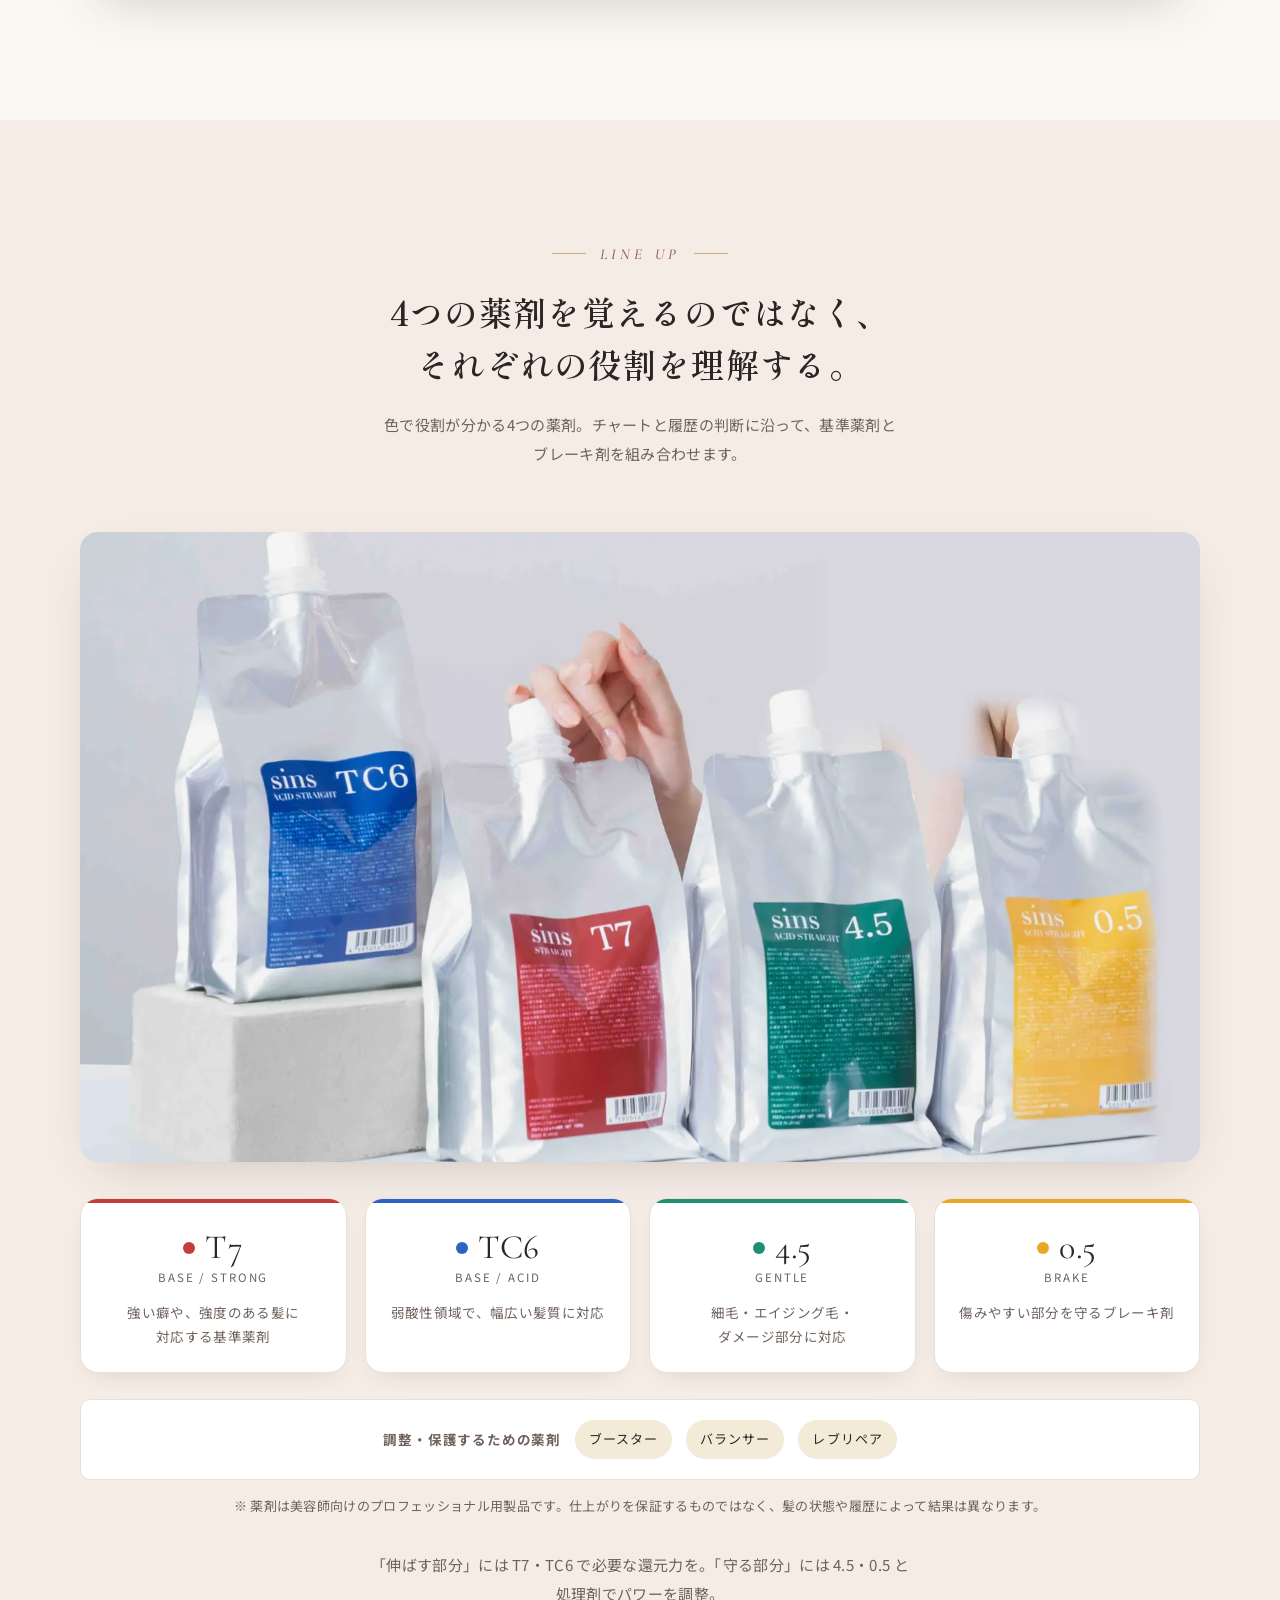
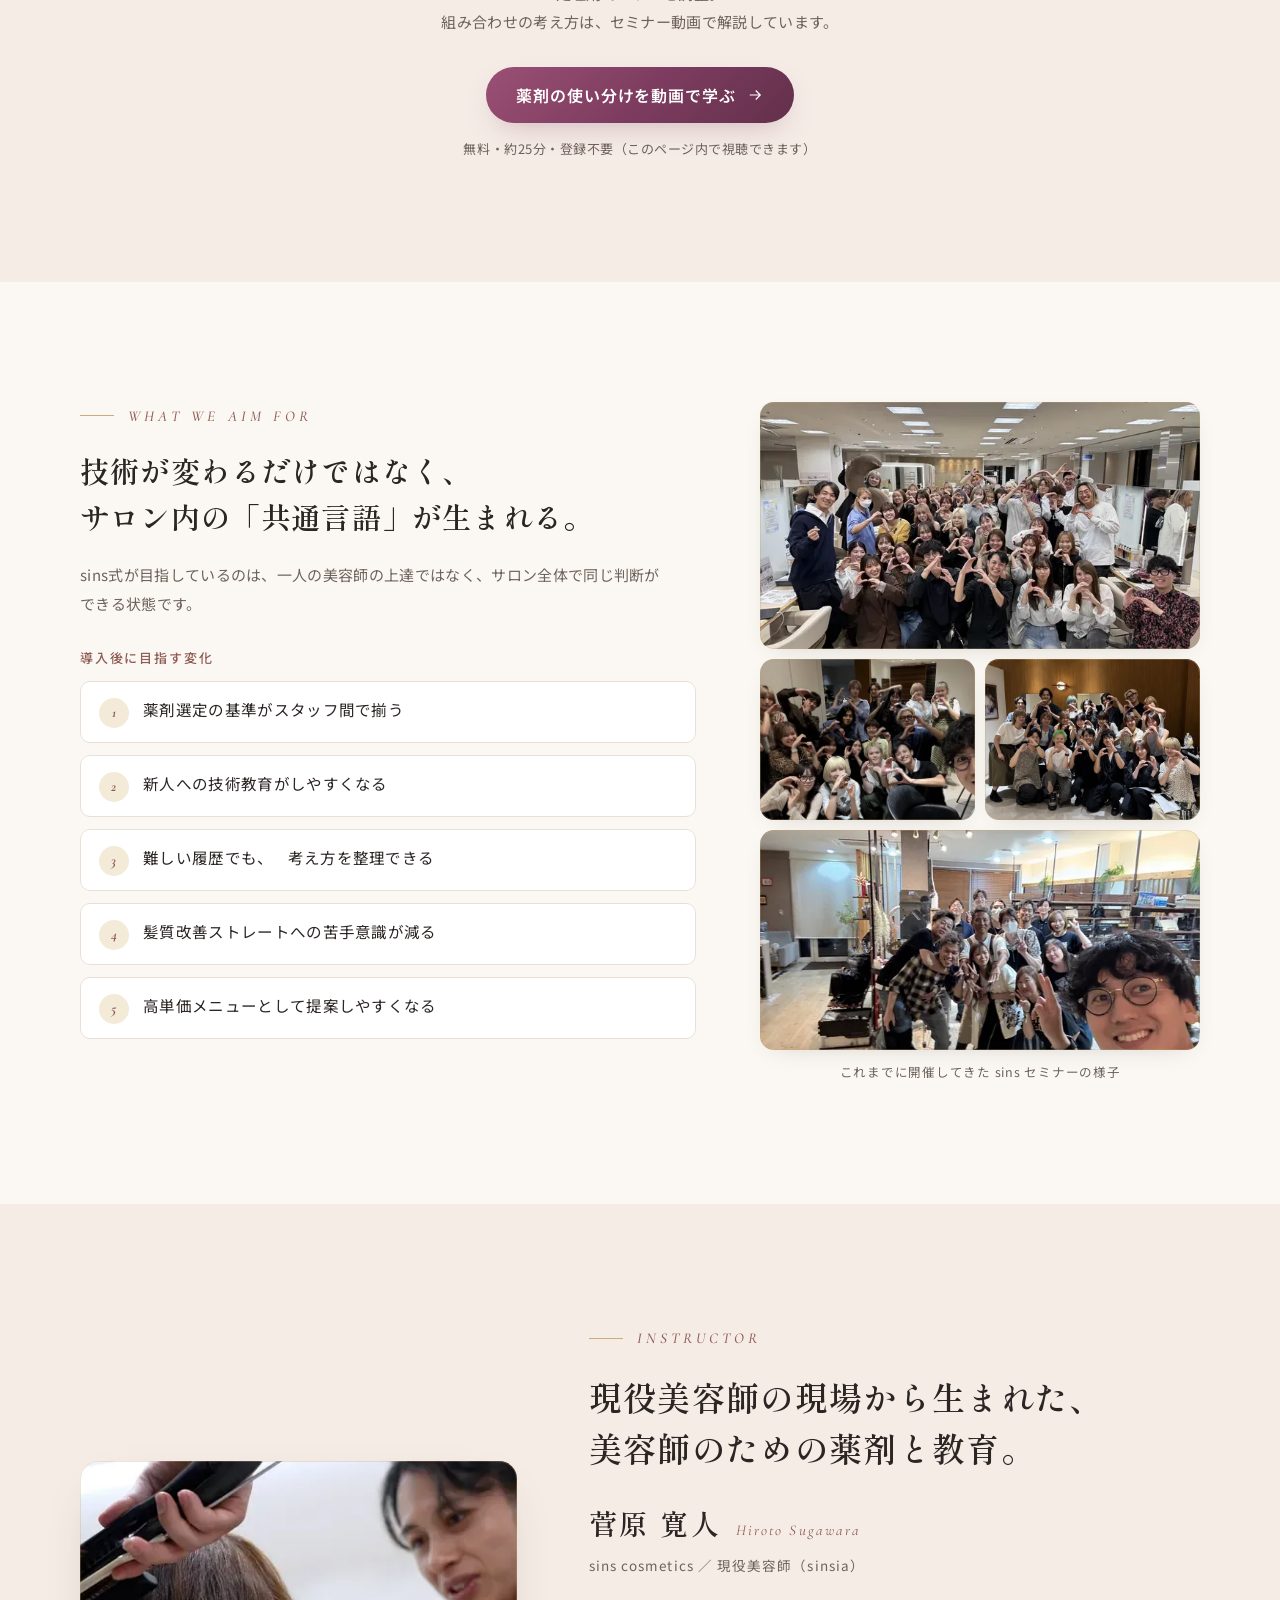
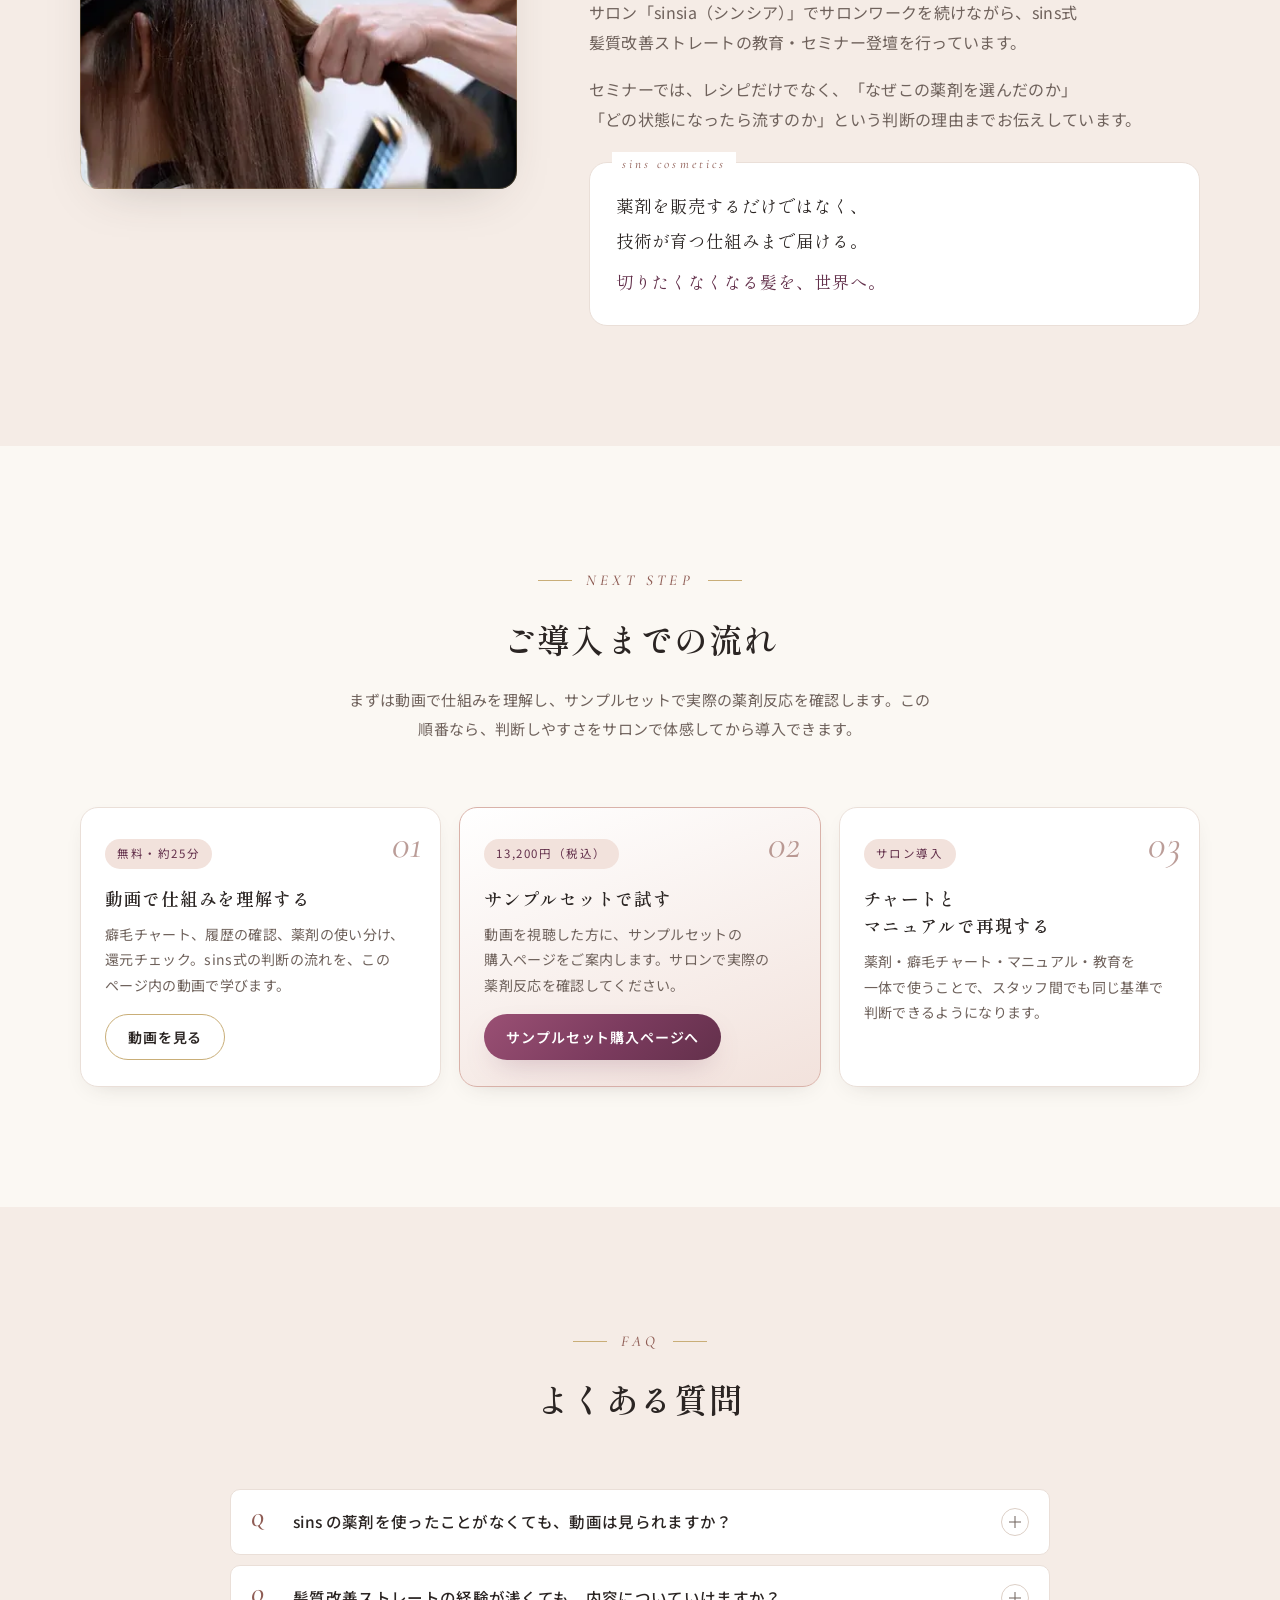
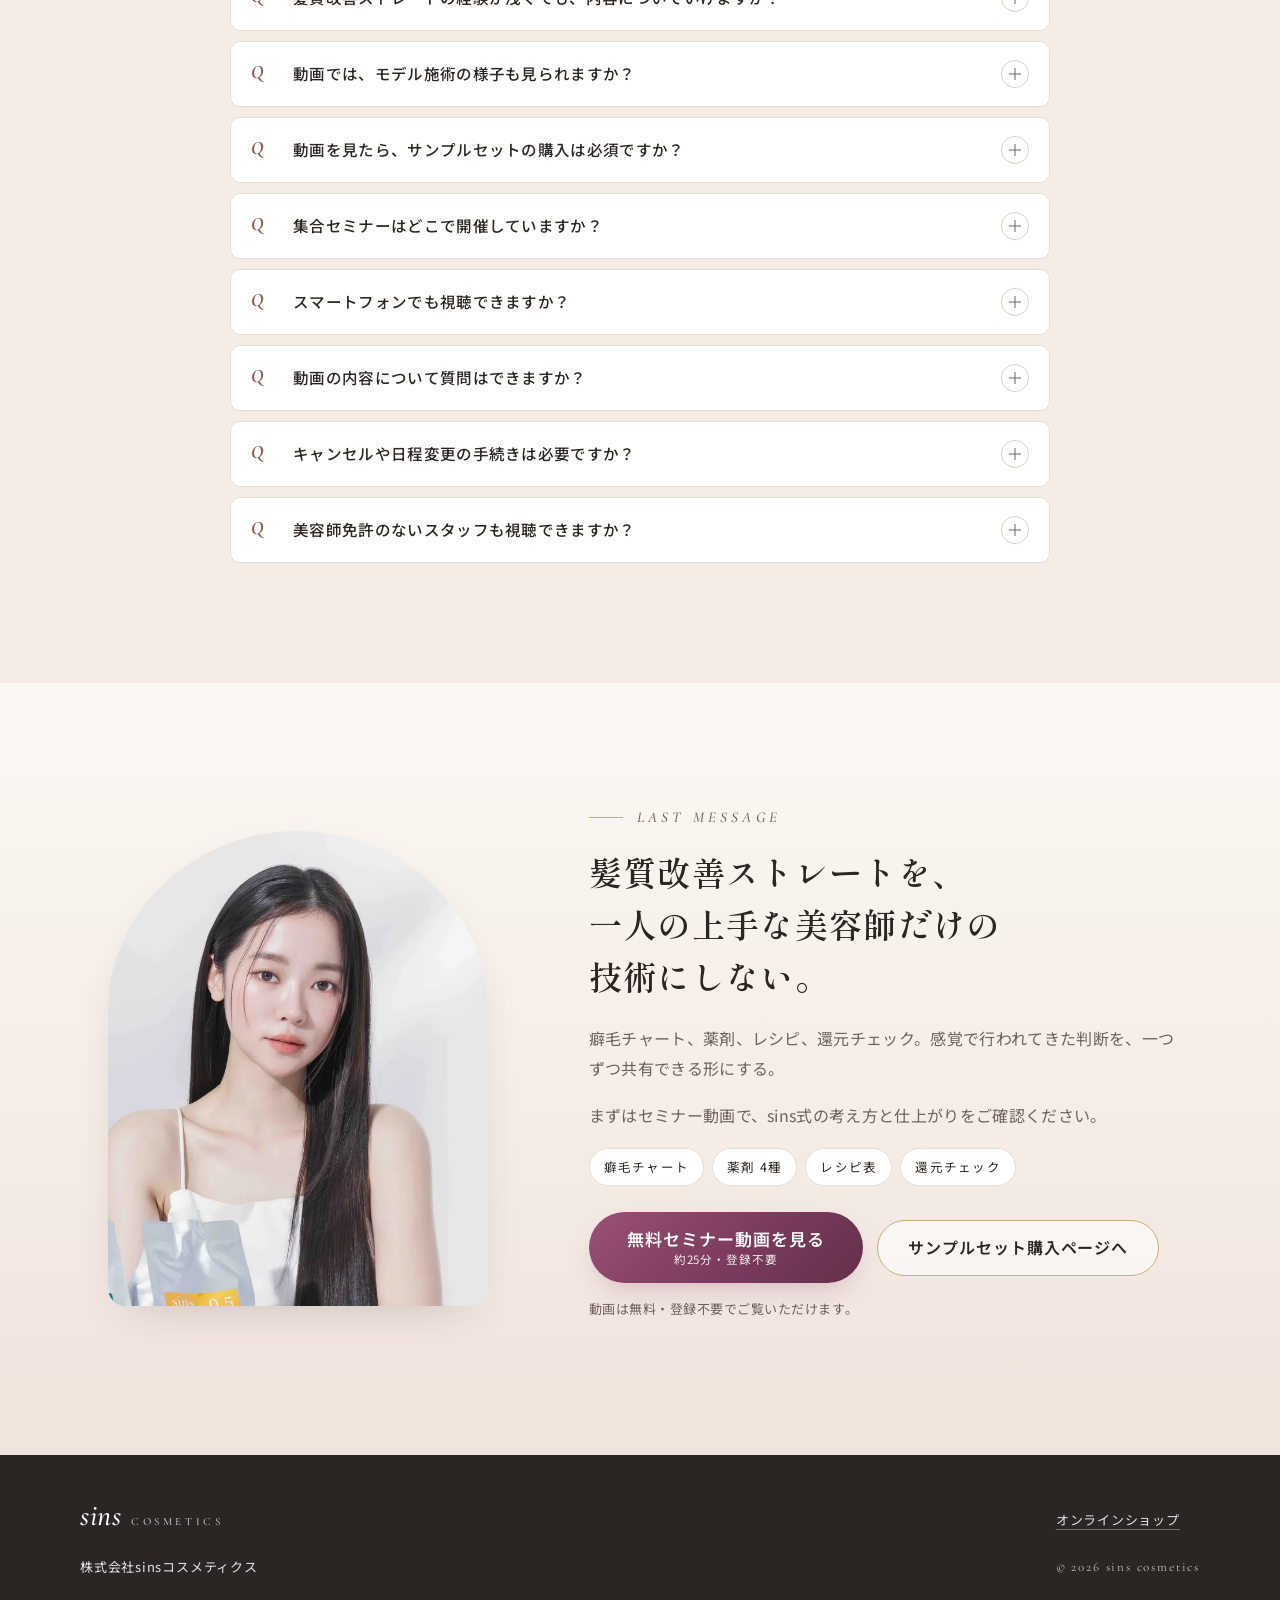
==== commit 479907da: "fix(sins): QA round 2 — copy/a11y/JS-logic/performance fixes, responsive webp assets, products photo" ====
--- a/sins/index.html
+++ b/sins/index.html
@@ -3,7 +3,7 @@
 <head>
 <meta charset="UTF-8">
 <meta name="viewport" content="width=device-width, initial-scale=1.0, viewport-fit=cover">
-<title>sins式 髪質改善ストレート｜薬剤選定を感覚からチャートへ｜美容師向け無料セミナー動画</title>
+<title>sins式 髪質改善ストレート｜薬剤選定を、感覚からチャートへ</title>
 <meta name="description" content="髪質改善ストレートの薬剤選定に迷う美容師へ。癖毛チャート A・B・C、4つの薬剤の役割、還元チェックで判断基準をサロンで共有する sins式を、約25分の無料セミナー動画（登録不要）でご覧いただけます。視聴後にサンプルセットをご案内します。">
 <link rel="canonical" href="https://o-arakawa.github.io/francdirect-dashboard/sins/">
 <meta property="og:type" content="website">
@@ -18,11 +18,13 @@
 <meta name="twitter:card" content="summary_large_image">
 <meta name="theme-color" content="#FBF8F3">
 <link rel="icon" href="data:image/svg+xml,%3Csvg xmlns='http://www.w3.org/2000/svg' viewBox='0 0 64 64'%3E%3Ccircle cx='32' cy='32' r='30' fill='%23FBF8F3' stroke='%23C6A56B' stroke-width='2'/%3E%3Ctext x='32' y='42' font-family='Georgia,serif' font-style='italic' font-size='30' text-anchor='middle' fill='%232B2523'%3Es%3C/text%3E%3C/svg%3E">
+<link rel="icon" type="image/png" sizes="32x32" href="assets/favicon-32.png">
+<link rel="apple-touch-icon" href="assets/apple-touch-icon.png">
 <link rel="preconnect" href="https://fonts.googleapis.com">
 <link rel="preconnect" href="https://fonts.gstatic.com" crossorigin>
 <link href="https://fonts.googleapis.com/css2?family=Shippori+Mincho:wght@500;600&family=Noto+Sans+JP:wght@400;500;700&family=Cormorant+Garamond:ital,wght@0,500;0,600;1,500&display=swap" rel="stylesheet">
-<link rel="preload" as="image" href="assets/hero-mobile-800.webp" type="image/webp" media="(max-width: 599px)">
-<link rel="preload" as="image" href="assets/hero-1600.webp" type="image/webp" media="(min-width: 600px)">
+<link rel="preload" as="image" imagesrcset="assets/hero-mobile-800.webp 800w, assets/hero-mobile-1200.webp 1200w" imagesizes="100vw" type="image/webp" media="(max-width: 599px)">
+<link rel="preload" as="image" imagesrcset="assets/hero-1000.webp 1000w, assets/hero-1600.webp 1600w, assets/hero-2400.webp 2400w" imagesizes="(min-width: 900px) 50vw, 100vw" type="image/webp" media="(min-width: 600px)">
 
 <script>
 /* =====================================================================
@@ -38,11 +40,12 @@
     poster: 'assets/iron-1600.jpg'         // 再生前に表示する画像（mp4 のみ）
   },
   unlockAt: 0.9,                           // 視聴率がこの値に達したら購入CTAを表示（0.9 = 90%）
-  unlockWhenNoVideo: true,                 // 動画が未設定の間は購入CTAを最初から表示する
+  unlockWhenNoVideo: true,                 // 動画が未設定の間は購入CTAを最初から表示する（この状態は端末に保存しない）
+  unlockTtlDays: 90,                       // 視聴完了の記憶を保持する日数
   cases: [
     { title: 'ミディアム・うねりの強い髪', before: 'assets/ba4038-before-600.jpg', after: 'assets/ba4038-after-600.jpg', chart: '', thickness: '', history: '', recipe: '', reason: '' },
     { title: 'ロング・広がりやすい髪',     before: 'assets/ba4032-before-600.jpg', after: 'assets/ba4032-after-600.jpg', chart: '', thickness: '', history: '', recipe: '', reason: '' },
-    { title: 'ロング・明るいカラー履歴のある髪', before: 'assets/ba4040a-before-600.jpg', after: 'assets/ba4040a-after-600.jpg', chart: '', thickness: '', history: '', recipe: '', reason: '' }
+    { title: 'ロング・明るめの髪色',       before: 'assets/ba4040a-before-600.jpg', after: 'assets/ba4040a-after-600.jpg', chart: '', thickness: '', history: '', recipe: '', reason: '' }
   ],
   price: '13,200円（税込）',                // サンプルセットの価格表記。空文字にすると価格の行が非表示になる
   profile: { name: '菅原 寛人', romaji: 'Hiroto Sugawara', role: 'sins cosmetics ／ 現役美容師（sinsia）' },
@@ -50,7 +53,7 @@
 };
 // JS 有効の印（無効時もコンテンツは全て表示される）／ 既視聴者はチラつきなく解放状態で描画
 document.documentElement.classList.add('js');
-try { var _u = JSON.parse(localStorage.getItem('sins_lp_unlocked_v1') || 'null'); if (_u && _u.t && (Date.now() - _u.t) < 7776e6) document.documentElement.setAttribute('data-unlocked', ''); } catch (e) {}
+try { var _c = window.SINS_LP_CONFIG, _k = 'sins_lp_unlocked_v1:' + ((_c.video && _c.video.type) || 'none') + ':' + ((_c.video && _c.video.src) || ''); var _u = JSON.parse(localStorage.getItem(_k) || 'null'); if (_u && _u.t && (Date.now() - _u.t) < (_c.unlockTtlDays || 90) * 864e5) document.documentElement.setAttribute('data-unlocked', ''); } catch (e) {}
 </script>
 
 <style>
@@ -100,6 +103,8 @@
 button{font:inherit;color:inherit;background:none;border:0;cursor:pointer}
 :focus-visible{outline:2px solid var(--cta);outline-offset:3px;border-radius:4px}
 .sr-only{position:absolute;width:1px;height:1px;padding:0;margin:-1px;overflow:hidden;clip:rect(0,0,0,0);white-space:nowrap;border:0}
+a.sr-only:focus{position:fixed;top:12px;left:12px;width:auto;height:auto;margin:0;padding:10px 16px;clip:auto;white-space:normal;background:var(--cta);color:#fff;border-radius:999px;z-index:100}
+section:focus,main:focus{outline:none}
 .container{width:min(var(--container),100% - 40px);margin-inline:auto}
 @media (min-width:900px){.container{width:min(var(--container),100% - 80px)}}
 section{position:relative;scroll-margin-top:var(--header-h)}
@@ -115,7 +120,7 @@
 .eyebrow.is-center{justify-content:center}
 .eyebrow.is-center::after{content:'';width:34px;height:1px;background:var(--gold)}
 h1,h2,h3{font-family:var(--serif);font-weight:600;line-height:1.55;letter-spacing:.04em;text-wrap:balance;word-break:auto-phrase}
-.lead,.hero__sub,.problem__close,.band__lines,.method__text p,.instructor__text p,.final__body p,.ns p,.step4 p{word-break:auto-phrase}
+.lead,.hero__sub,.problem__close,.band__lines,.method__text p,.instructor__text p,.final__body p,.ns p,.step4 p,.products__lead,.product__role,.outcomes li,.gate__open p,.checklist li,.learn li,.timeline__txt,.faq .a p,.note{word-break:auto-phrase}
 h2{font-size:clamp(23px,2.6vw,36px);margin-bottom:22px}
 h3{font-size:clamp(18px,1.6vw,22px)}
 .lead{color:var(--ink-2);font-size:clamp(15px,1.1vw,17px);max-width:40em}
@@ -167,9 +172,9 @@
 .nav a::after{content:'';position:absolute;left:0;right:0;bottom:0;height:1px;background:var(--gold);transform:scaleX(0);transform-origin:left;transition:transform .35s var(--ease)}
 .nav a:hover::after{transform:scaleX(1)}
 @media (min-width:1000px){.nav{display:flex}}
-.header .btn{min-height:42px;padding:8px 20px;font-size:13.5px;transition:opacity .35s}
+.header .btn{min-height:42px;padding:8px 20px;font-size:13.5px;transition:opacity .35s,visibility .35s}
 @media (max-width:1023px){.header .btn{display:none !important}}
-.header.hero-cta-visible .btn{opacity:0;pointer-events:none}
+.header.hero-cta-visible .btn{opacity:0;pointer-events:none;visibility:hidden}
 @media (max-width:420px){.header .btn{padding:8px 14px;font-size:12.5px}}
 
 /* =====================================================================
@@ -177,13 +182,15 @@
    ===================================================================== */
 .hero{position:relative;padding-top:var(--header-h);background:linear-gradient(180deg,#F4EFEA 0%,var(--bg) 100%);overflow:hidden}
 .hero__media{position:relative;aspect-ratio:1/1}
+@media (max-width:599px){.hero__note{display:none}.hero__sub{margin-bottom:18px}}
 @media (min-width:600px) and (max-width:899px){.hero__media{aspect-ratio:16/10}.hero__media img{object-position:55% 45%}}
 .hero__media img{width:100%;height:100%;object-fit:cover;object-position:62% 28%}
 .hero__media::after{content:'';position:absolute;inset:auto 0 0 0;height:38%;background:linear-gradient(180deg,rgba(251,248,243,0) 0%,var(--bg) 100%)}
 .hero__body{position:relative;padding:12px 20px 56px;width:min(100%,1120px);margin-inline:auto}
 .hero__eyebrow{font-size:13px;letter-spacing:.14em;color:var(--cta-dark);font-weight:500;display:inline-flex;align-items:center;gap:10px;margin-bottom:16px}
 .hero__eyebrow::before{content:'';width:6px;height:6px;border-radius:50%;background:var(--gold)}
-.hero h1{font-size:clamp(30px,7.6vw,66px);line-height:1.32;font-weight:600;letter-spacing:.03em;margin-bottom:22px}
+.hero h1{font-size:clamp(30px,7.6vw,66px);line-height:1.32;font-weight:600;letter-spacing:.03em;margin-bottom:16px}
+@media (min-width:900px){.hero h1{margin-bottom:22px}}
 @media (min-width:900px){.hero h1{font-size:clamp(38px,3.9vw,54px)}}
 .hero h1 .thin{font-weight:500;color:var(--gold-ink)}
 .hero__link{display:inline-flex;align-items:center;gap:8px;font-size:14px;letter-spacing:.08em;color:var(--gold-ink);border-bottom:1px solid var(--gold);padding:4px 2px;margin-left:6px;min-height:44px}
@@ -236,7 +243,7 @@
    ===================================================================== */
 .steps4{display:grid;gap:14px;counter-reset:step}
 @media (min-width:640px) and (max-width:899px){.steps4{grid-template-columns:repeat(2,1fr);gap:14px}}
-@media (min-width:900px){.steps4{grid-template-columns:repeat(4,1fr);gap:0;position:relative}
+@media (min-width:900px){.steps4{grid-template-columns:repeat(4,minmax(0,1fr));gap:0;position:relative}
 .steps4::before{content:'';position:absolute;left:12%;right:12%;top:38px;height:1px;background:linear-gradient(90deg,transparent,var(--gold-2) 12%,var(--gold-2) 88%,transparent)}}
 .step4{text-align:center;padding:18px 16px;background:var(--surface);border:1px solid var(--line);border-radius:var(--radius);position:relative}
 @media (min-width:900px){.step4{background:transparent;border:0;padding:0 14px}}
@@ -285,16 +292,19 @@
 @media (max-width:899px){.flow__photos figure{aspect-ratio:3/4}}
 .flow__photos img{width:100%;height:100%;object-fit:cover}
 .flow__photos figcaption{position:absolute;left:0;right:0;bottom:0;padding:26px 14px 10px;font-size:12px;letter-spacing:.08em;color:#fff;background:linear-gradient(180deg,rgba(0,0,0,0),rgba(0,0,0,.45))}
-@media (max-width:899px){.flow__photos figcaption{font-size:11.5px;padding:18px 6px 7px;letter-spacing:.02em}}
+@media (max-width:899px){.flow__photos figcaption{font-size:12.5px;padding:18px 6px 7px;letter-spacing:.02em}}
 @media (min-width:600px) and (max-width:899px){.flow__photos figcaption{font-size:12.5px;letter-spacing:.06em}}
 
 /* =====================================================================
    Cases (ビフォーアフター)
    ===================================================================== */
 .cases{display:grid;gap:26px}
-@media (min-width:760px){.cases{grid-template-columns:repeat(3,1fr);gap:22px}}
+@media (min-width:760px){.cases{grid-template-columns:repeat(3,minmax(0,1fr));gap:22px}}
 .case{background:var(--surface);border:1px solid var(--line);border-radius:var(--radius);overflow:hidden;box-shadow:var(--shadow-sm)}
 .ba{position:relative;aspect-ratio:4/5;overflow:hidden;user-select:none;-webkit-user-select:none;touch-action:pan-y;background:var(--bg-2)}
+.ba::before{content:'';display:block;padding-top:100%}
+@supports (aspect-ratio:1){.ba::before{display:none}}
+.ba picture{display:contents}
 .ba__img{position:absolute;inset:0;width:100%;height:100%;object-fit:cover;pointer-events:none}
 .ba__after{position:absolute;inset:0;--pos:50%;clip-path:inset(0 calc(100% - var(--pos)) 0 0)}
 .ba__handle::before{content:'';position:absolute;top:0;bottom:0;left:-1px;width:2px;background:#fff;box-shadow:0 0 12px rgba(0,0,0,.35)}
@@ -319,6 +329,7 @@
 @media (min-width:760px){.gallery{grid-template-columns:repeat(3,1fr);gap:16px}}
 .pair{position:relative;border-radius:14px;overflow:hidden;box-shadow:var(--shadow-sm);display:grid;grid-template-columns:1fr 1fr;gap:2px;background:#fff;aspect-ratio:4/3}
 .pair img{width:100%;height:100%;object-fit:cover}
+.pair picture{display:contents}
 .pair span{position:absolute;top:8px;font-family:var(--latin);font-style:italic;font-size:11px;letter-spacing:.16em;padding:3px 9px;border-radius:999px;background:rgba(58,50,47,.55);color:#fff}
 .pair span:first-of-type{left:8px}.pair span:last-of-type{right:8px;background:rgba(123,59,94,.85)}
 .cases__note{margin-top:22px;text-align:center}
@@ -345,6 +356,7 @@
 .process{display:grid;grid-template-columns:repeat(5,1fr);gap:10px;margin-top:40px}
 .process figure{position:relative}
 .process .ph{border-radius:12px;overflow:hidden;aspect-ratio:3/4;box-shadow:var(--shadow-sm)}
+.process .ph picture,.collage picture{display:contents}
 .process img{width:100%;height:100%;object-fit:cover}
 .process figcaption{text-align:center;font-size:12px;letter-spacing:.08em;color:var(--ink-2);margin-top:8px}
 .process figcaption b{font-family:var(--latin);font-style:italic;color:var(--gold-ink);margin-right:4px;font-weight:500}
@@ -370,13 +382,13 @@
 .progress{flex:1 1 220px;display:flex;align-items:center;gap:12px;font-size:12.5px;color:var(--ink-3);letter-spacing:.06em}
 .progress__bar{flex:1;height:6px;border-radius:999px;background:var(--bg-3);overflow:hidden}
 .progress__fill{height:100%;width:0;background:linear-gradient(90deg,var(--gold-2),var(--cta));transition:width .6s var(--ease);border-radius:999px}
-.speed{min-height:42px;padding:8px 18px;border-radius:999px;border:1px solid var(--gold);font-size:13px;letter-spacing:.06em;background:#fff}
+.speed{min-height:44px;padding:8px 18px;border-radius:999px;border:1px solid var(--gold);font-size:13px;letter-spacing:.06em;background:#fff}
 .speed[aria-pressed="true"]{background:var(--gold-3)}
 .speed--ghost{border-color:var(--line-2);color:var(--ink-2)}
 .video-btns{display:flex;flex-wrap:wrap;gap:8px}
 .video-fallback{margin-top:14px;font-size:13px;color:var(--ink-2);text-align:center}
 .video-fallback a{text-decoration:underline;text-underline-offset:3px}
-.linklike{text-decoration:underline;text-underline-offset:3px;color:var(--cta-dark);margin-left:10px}
+.linklike{text-decoration:underline;text-underline-offset:3px;color:var(--cta-dark);margin-left:10px;min-height:44px;display:inline-flex;align-items:center}
 
 /* purchase gate */
 .gate{margin-top:26px;border-radius:18px;position:relative;overflow:hidden}
@@ -417,11 +429,11 @@
 /* =====================================================================
    Products
    ===================================================================== */
-.products__hero{border-radius:var(--radius);overflow:hidden;box-shadow:var(--shadow);margin-bottom:26px;background:#EAE9EB;aspect-ratio:16/9}
-@media (min-width:900px){.products__hero{aspect-ratio:2/1;margin-bottom:36px}}
-.products__hero img{width:100%;height:100%;object-fit:cover;object-position:40% 62%}
+.products__hero{border-radius:var(--radius);overflow:hidden;box-shadow:var(--shadow);margin-bottom:26px;background:#EAE9EB;aspect-ratio:3/2}
+@media (min-width:900px){.products__hero{aspect-ratio:16/9;margin-bottom:36px}}
+.products__hero img{width:100%;height:100%;object-fit:cover;object-position:center 68%}
 .products{display:grid;gap:12px;grid-template-columns:repeat(2,1fr)}
-@media (min-width:1000px){.products{grid-template-columns:repeat(4,1fr);gap:18px}}
+@media (min-width:1000px){.products{grid-template-columns:repeat(4,minmax(0,1fr));gap:18px}}
 .product{background:var(--surface);border:1px solid var(--line);border-radius:var(--radius);padding:22px 14px 20px;box-shadow:var(--shadow-sm);display:flex;flex-direction:column;align-items:center;text-align:center;position:relative;overflow:hidden}
 @media (min-width:640px){.product{padding:26px 18px 24px}}
 .product::before{content:'';position:absolute;left:0;right:0;top:0;height:4px;background:var(--c)}
@@ -439,6 +451,7 @@
    ===================================================================== */
 .results__grid{display:grid;gap:40px}
 @media (min-width:900px){.results__grid{grid-template-columns:7fr 5fr;gap:64px;align-items:start}.results__grid h2{font-size:clamp(23px,2.3vw,33px)}}
+.sub-label{font-size:13px;letter-spacing:.14em;color:var(--gold-ink);margin-bottom:10px;font-weight:500}
 .outcomes{display:grid;gap:12px}
 .outcomes li{display:flex;gap:14px;align-items:flex-start;font-size:15.5px;line-height:1.75;padding:14px 18px;background:var(--surface);border-radius:var(--radius-sm);border:1px solid var(--line)}
 .outcomes li b{flex:none;width:30px;height:30px;border-radius:50%;background:var(--gold-3);color:var(--gold-ink);display:grid;place-items:center;font-family:var(--latin);font-style:italic;font-size:14px;margin-top:2px}
@@ -478,13 +491,13 @@
    Next steps
    ===================================================================== */
 .nextsteps{display:grid;gap:14px;counter-reset:ns}
-@media (min-width:760px){.nextsteps{grid-template-columns:repeat(3,1fr);gap:18px}}
+@media (min-width:900px){.nextsteps{grid-template-columns:repeat(3,minmax(0,1fr));gap:18px}}
 .ns{background:var(--surface);border:1px solid var(--line);border-radius:var(--radius);padding:28px 24px 26px;position:relative;box-shadow:var(--shadow-sm)}
-.ns::before{counter-increment:ns;content:'0' counter(ns);font-family:var(--latin);font-style:italic;font-size:40px;line-height:1;color:var(--gold);position:absolute;right:18px;top:16px}
+.ns::before{counter-increment:ns;content:'0' counter(ns);font-family:var(--latin);font-style:italic;font-size:40px;line-height:1;color:var(--gold-ink);opacity:.6;position:absolute;right:18px;top:16px}
 .ns h3{font-size:17.5px;margin:6px 0 10px;padding-right:44px}
 .ns p{font-size:14px;color:var(--ink-2);line-height:1.8}
 .ns .tag{display:inline-block;font-size:11.5px;letter-spacing:.14em;color:var(--cta-dark);background:var(--rose-2);border-radius:999px;padding:4px 12px;margin-bottom:10px}
-.ns .btn{margin-top:16px;min-height:46px;padding:10px 22px;font-size:14px}
+.ns .btn{margin-top:16px;min-height:46px;padding:10px 22px;font-size:14px;white-space:normal}
 .ns--hl{border-color:var(--rose);background:linear-gradient(160deg,#fff,var(--rose-2))}
 
 /* =====================================================================
@@ -494,6 +507,7 @@
 .faq details{background:var(--surface);border:1px solid var(--line);border-radius:var(--radius-sm);overflow:hidden}
 .faq summary{list-style:none;cursor:pointer;display:grid;grid-template-columns:30px 1fr 28px;gap:12px;align-items:start;padding:18px 20px;font-weight:500;font-size:15.5px;line-height:1.7}
 .faq summary::-webkit-details-marker{display:none}
+.faq summary:focus-visible{outline-offset:-3px;border-radius:var(--radius-sm)}
 .faq summary b{font-family:var(--latin);font-style:italic;font-size:19px;color:var(--gold-ink);line-height:1.3}
 .faq summary i{width:28px;height:28px;border-radius:50%;border:1px solid var(--line-2);position:relative;transition:transform .35s var(--ease)}
 .faq summary i::before,.faq summary i::after{content:'';position:absolute;left:50%;top:50%;width:12px;height:1px;background:var(--ink-2);transform:translate(-50%,-50%)}
@@ -533,8 +547,9 @@
    Sticky CTA bar
    ===================================================================== */
 .sticky{display:none;position:fixed;left:0;right:0;bottom:0;z-index:60;padding:10px 12px calc(10px + env(safe-area-inset-bottom));background:rgba(251,248,243,.92);backdrop-filter:blur(14px);-webkit-backdrop-filter:blur(14px);border-top:1px solid var(--line);transform:translateY(110%);transition:transform .5s var(--ease)}
-.sticky.is-visible{transform:none}
-.sticky.is-suppressed{transform:translateY(110%)}
+.sticky{visibility:hidden;transition:transform .5s var(--ease),visibility .5s}
+.sticky.is-visible{transform:none;visibility:visible}
+.sticky.is-suppressed{transform:translateY(110%);visibility:hidden}
 @media (max-width:1023px){.sticky{display:block}}
 .sticky__in{display:flex;gap:10px;align-items:center;max-width:720px;margin-inline:auto}
 .sticky .btn{min-height:52px;padding:10px 16px;font-size:14.5px;flex:1}
@@ -615,7 +630,7 @@
       <figure class="problem__media" data-reveal>
         <picture>
           <source type="image/webp" srcset="assets/counsel-2-600.webp 600w, assets/counsel-2-1000.webp 1000w, assets/counsel-2-1600.webp 1600w" sizes="(min-width: 900px) 40vw, 100vw">
-          <img src="assets/counsel-2-1000.jpg" srcset="assets/counsel-2-600.jpg 600w, assets/counsel-2-1000.jpg 1000w, assets/counsel-2-1600.jpg 1600w" sizes="(min-width: 900px) 40vw, 100vw" width="1000" height="563" alt="サロンでお客様の髪の状態をカウンセリングする美容師" loading="lazy" decoding="async">
+          <img src="assets/counsel-2-1000.jpg" srcset="assets/counsel-2-600.jpg 600w, assets/counsel-2-1000.jpg 1000w, assets/counsel-2-1600.jpg 1600w" sizes="(min-width: 900px) 40vw, 100vw" width="1000" height="562" alt="サロンでお客様の髪の状態をカウンセリングする美容師" loading="lazy" decoding="async">
         </picture>
         <figcaption>Counseling</figcaption>
       </figure>
@@ -641,7 +656,7 @@
     <div class="section-head center" data-reveal>
       <p class="eyebrow is-center">sins Method</p>
       <h2 id="method-title">迷いを減らすために、sins式は<br>髪質改善ストレートを<span class="nb">「判断できる形」</span>にしました。</h2>
-      <p class="lead">癖の見極めから、流すタイミングまで。判断を4つの工程に分け、サロンの誰もが同じ基準で考えられるようにしています。</p>
+      <p class="lead">癖の見極めから、流すタイミングまで。判断を4つの工程に分け、サロンのスタッフが同じ基準で考えやすいようにしています。</p>
     </div>
 
     <ol class="steps4" aria-label="sins式 4つの流れ">
@@ -663,7 +678,7 @@
         <div class="chart-card__photo">
           <picture>
             <source type="image/webp" srcset="assets/chart-c-600.webp 600w, assets/chart-c-1000.webp 1000w" sizes="(min-width: 900px) 40vw, 100vw">
-            <img src="assets/chart-c-1000.jpg" srcset="assets/chart-c-600.jpg 600w, assets/chart-c-1000.jpg 1000w" sizes="(min-width: 900px) 40vw, 100vw" width="1000" height="563" alt="癖毛チャート C の図と実際の髪の癖を見比べている手元" loading="lazy" decoding="async">
+            <img src="assets/chart-c-1000.jpg" srcset="assets/chart-c-600.jpg 600w, assets/chart-c-1000.jpg 1000w" sizes="(min-width: 900px) 40vw, 100vw" width="1000" height="562" alt="癖毛チャート C の図と実際の髪の癖を見比べている手元" loading="lazy" decoding="async">
           </picture>
         </div>
         <p class="chart-card__cap">実際の癖と並べて、チャートで分類する<br>※ 図はウェーブ幅の目安です。実際の判定はセミナー動画で解説します。</p>
@@ -698,7 +713,7 @@
           <li data-reveal><span class="timeline__num">2</span><div class="timeline__txt">後頭部など、癖の強い部分を確認する</div></li>
           <li data-reveal><span class="timeline__num">3</span><div class="timeline__txt">髪の太さ・強度を確認する</div></li>
           <li data-reveal><span class="timeline__num">4</span><div class="timeline__txt">カラー・ブリーチ・髪質改善ストレートの履歴を確認する</div></li>
-          <li data-reveal><span class="timeline__num">5</span><div class="timeline__txt">基準となる薬剤を選ぶ<small>レシピ表に沿って T7 / TC6 / 4.5 を決める</small></div></li>
+          <li data-reveal><span class="timeline__num">5</span><div class="timeline__txt">基準となる薬剤を選ぶ<small>レシピ表に沿って、基準薬剤（T7 / TC6）を決める</small></div></li>
           <li data-reveal><span class="timeline__num">6</span><div class="timeline__txt">細毛・損傷部分は塗り分ける<small>0.5 や処理剤でパワーを調整</small></div></li>
           <li data-reveal><span class="timeline__num">7</span><div class="timeline__txt">クルクルチェックで還元状態を確認する<small>D Test Curl を基準に、流すタイミングを判断</small></div></li>
         </ol>
@@ -707,21 +722,21 @@
         <figure data-reveal>
           <picture>
             <source type="image/webp" srcset="assets/chart-hand-600.webp 600w, assets/chart-hand-1000.webp 1000w" sizes="(min-width: 900px) 34vw, 33vw">
-            <img src="assets/chart-hand-1000.jpg" srcset="assets/chart-hand-600.jpg 600w, assets/chart-hand-1000.jpg 1000w" sizes="(min-width: 900px) 34vw, 33vw" width="1000" height="563" alt="髪の癖にチャートを当てて確認している手元" loading="lazy" decoding="async">
+            <img src="assets/chart-hand-1000.jpg" srcset="assets/chart-hand-600.jpg 600w, assets/chart-hand-1000.jpg 1000w" sizes="(min-width: 900px) 34vw, 33vw" width="1000" height="562" alt="髪の癖にチャートを当てて確認している手元" loading="lazy" decoding="async">
           </picture>
           <figcaption><span class="show-desktop">癖毛チャートを当てる</span><span class="hide-desktop">チャートを当てる</span></figcaption>
         </figure>
         <figure data-reveal data-delay="1">
           <picture>
             <source type="image/webp" srcset="assets/apply-600.webp 600w, assets/apply-1000.webp 1000w" sizes="(min-width: 900px) 34vw, 33vw">
-            <img src="assets/apply-1000.jpg" srcset="assets/apply-600.jpg 600w, assets/apply-1000.jpg 1000w" sizes="(min-width: 900px) 34vw, 33vw" width="1000" height="563" alt="部位ごとに薬剤を塗り分けている様子" loading="lazy" decoding="async">
+            <img src="assets/apply-1000.jpg" srcset="assets/apply-600.jpg 600w, assets/apply-1000.jpg 1000w" sizes="(min-width: 900px) 34vw, 33vw" width="1000" height="562" alt="部位ごとに薬剤を塗り分けている様子" loading="lazy" decoding="async">
           </picture>
           <figcaption><span class="show-desktop">部位ごとに塗り分ける</span><span class="hide-desktop">塗り分け</span></figcaption>
         </figure>
         <figure data-reveal data-delay="2">
           <picture>
             <source type="image/webp" srcset="assets/curlcheck-600.webp 600w, assets/curlcheck-1000.webp 1000w" sizes="(min-width: 900px) 34vw, 33vw">
-            <img src="assets/curlcheck-1000.jpg" srcset="assets/curlcheck-600.jpg 600w, assets/curlcheck-1000.jpg 1000w" sizes="(min-width: 900px) 34vw, 33vw" width="1000" height="563" alt="クルクルチェックで還元状態を確認している手元" loading="lazy" decoding="async">
+            <img src="assets/curlcheck-1000.jpg" srcset="assets/curlcheck-600.jpg 600w, assets/curlcheck-1000.jpg 1000w" sizes="(min-width: 900px) 34vw, 33vw" width="1000" height="562" alt="クルクルチェックで還元状態を確認している手元" loading="lazy" decoding="async">
           </picture>
           <figcaption>クルクルチェック</figcaption>
         </figure>
@@ -741,15 +756,15 @@
     <div class="cases" id="cases-grid">
       <!-- 施術例カードは SINS_LP_CONFIG.cases から生成されます -->
     </div>
-    <div class="gallery" aria-label="その他の施術例">
-      <div class="pair" data-reveal><img src="assets/ba4033-before-600.jpg" width="636" height="1280" alt="施術前" loading="lazy" decoding="async"><img src="assets/ba4033-after-600.jpg" width="636" height="1280" alt="施術後" loading="lazy" decoding="async"><span>Before</span><span>After</span></div>
-      <div class="pair" data-reveal><img src="assets/ba4034-before-600.jpg" width="636" height="1280" alt="施術前" loading="lazy" decoding="async"><img src="assets/ba4034-after-600.jpg" width="636" height="1280" alt="施術後" loading="lazy" decoding="async"><span>Before</span><span>After</span></div>
-      <div class="pair" data-reveal><img src="assets/ba4035-before-600.jpg" width="636" height="1280" alt="施術前" loading="lazy" decoding="async"><img src="assets/ba4035-after-600.jpg" width="636" height="1280" alt="施術後" loading="lazy" decoding="async"><span>Before</span><span>After</span></div>
-      <div class="pair" data-reveal><img src="assets/ba4039-before-600.jpg" width="636" height="1280" alt="施術前" loading="lazy" decoding="async"><img src="assets/ba4039-after-600.jpg" width="636" height="1280" alt="施術後" loading="lazy" decoding="async"><span>Before</span><span>After</span></div>
-      <div class="pair" data-reveal><img src="assets/ba4041a-before-600.jpg" width="636" height="1280" alt="施術前" loading="lazy" decoding="async"><img src="assets/ba4041a-after-600.jpg" width="636" height="1280" alt="施術後" loading="lazy" decoding="async"><span>Before</span><span>After</span></div>
-      <div class="pair" data-reveal><img src="assets/ba4037a-before-600.jpg" width="636" height="1280" alt="施術前" loading="lazy" decoding="async"><img src="assets/ba4037a-after-600.jpg" width="636" height="1280" alt="施術後" loading="lazy" decoding="async"><span>Before</span><span>After</span></div>
-    </div>
-    <p class="note cases__note">※ 写真はセミナー・サロンワークで撮影した実際の施術例です。仕上がりには個人差があり、髪の状態や履歴によって異なります。</p>
+    <div class="gallery" role="group" aria-label="その他の施術例">
+      <div class="pair" data-reveal><picture><source type="image/webp" srcset="assets/ba4033-before-320.webp 320w, assets/ba4033-before-640.webp 640w" sizes="(min-width: 760px) 17vw, 25vw"><img src="assets/ba4033-before-640.jpg" srcset="assets/ba4033-before-320.jpg 320w, assets/ba4033-before-640.jpg 640w" sizes="(min-width: 760px) 17vw, 25vw" width="636" height="1280" alt="施術前" loading="lazy" decoding="async"></picture><picture><source type="image/webp" srcset="assets/ba4033-after-320.webp 320w, assets/ba4033-after-640.webp 640w" sizes="(min-width: 760px) 17vw, 25vw"><img src="assets/ba4033-after-640.jpg" srcset="assets/ba4033-after-320.jpg 320w, assets/ba4033-after-640.jpg 640w" sizes="(min-width: 760px) 17vw, 25vw" width="636" height="1280" alt="施術後" loading="lazy" decoding="async"></picture><span>Before</span><span>After</span></div>
+      <div class="pair" data-reveal><picture><source type="image/webp" srcset="assets/ba4034-before-320.webp 320w, assets/ba4034-before-640.webp 640w" sizes="(min-width: 760px) 17vw, 25vw"><img src="assets/ba4034-before-640.jpg" srcset="assets/ba4034-before-320.jpg 320w, assets/ba4034-before-640.jpg 640w" sizes="(min-width: 760px) 17vw, 25vw" width="636" height="1280" alt="施術前" loading="lazy" decoding="async"></picture><picture><source type="image/webp" srcset="assets/ba4034-after-320.webp 320w, assets/ba4034-after-640.webp 640w" sizes="(min-width: 760px) 17vw, 25vw"><img src="assets/ba4034-after-640.jpg" srcset="assets/ba4034-after-320.jpg 320w, assets/ba4034-after-640.jpg 640w" sizes="(min-width: 760px) 17vw, 25vw" width="636" height="1280" alt="施術後" loading="lazy" decoding="async"></picture><span>Before</span><span>After</span></div>
+      <div class="pair" data-reveal><picture><source type="image/webp" srcset="assets/ba4035-before-320.webp 320w, assets/ba4035-before-640.webp 640w" sizes="(min-width: 760px) 17vw, 25vw"><img src="assets/ba4035-before-640.jpg" srcset="assets/ba4035-before-320.jpg 320w, assets/ba4035-before-640.jpg 640w" sizes="(min-width: 760px) 17vw, 25vw" width="636" height="1280" alt="施術前" loading="lazy" decoding="async"></picture><picture><source type="image/webp" srcset="assets/ba4035-after-320.webp 320w, assets/ba4035-after-640.webp 640w" sizes="(min-width: 760px) 17vw, 25vw"><img src="assets/ba4035-after-640.jpg" srcset="assets/ba4035-after-320.jpg 320w, assets/ba4035-after-640.jpg 640w" sizes="(min-width: 760px) 17vw, 25vw" width="636" height="1280" alt="施術後" loading="lazy" decoding="async"></picture><span>Before</span><span>After</span></div>
+      <div class="pair" data-reveal><picture><source type="image/webp" srcset="assets/ba4039-before-320.webp 320w, assets/ba4039-before-640.webp 640w" sizes="(min-width: 760px) 17vw, 25vw"><img src="assets/ba4039-before-640.jpg" srcset="assets/ba4039-before-320.jpg 320w, assets/ba4039-before-640.jpg 640w" sizes="(min-width: 760px) 17vw, 25vw" width="636" height="1280" alt="施術前" loading="lazy" decoding="async"></picture><picture><source type="image/webp" srcset="assets/ba4039-after-320.webp 320w, assets/ba4039-after-640.webp 640w" sizes="(min-width: 760px) 17vw, 25vw"><img src="assets/ba4039-after-640.jpg" srcset="assets/ba4039-after-320.jpg 320w, assets/ba4039-after-640.jpg 640w" sizes="(min-width: 760px) 17vw, 25vw" width="636" height="1280" alt="施術後" loading="lazy" decoding="async"></picture><span>Before</span><span>After</span></div>
+      <div class="pair" data-reveal><picture><source type="image/webp" srcset="assets/ba4041a-before-320.webp 320w, assets/ba4041a-before-640.webp 640w" sizes="(min-width: 760px) 17vw, 25vw"><img src="assets/ba4041a-before-640.jpg" srcset="assets/ba4041a-before-320.jpg 320w, assets/ba4041a-before-640.jpg 640w" sizes="(min-width: 760px) 17vw, 25vw" width="479" height="844" alt="施術前" loading="lazy" decoding="async"></picture><picture><source type="image/webp" srcset="assets/ba4041a-after-320.webp 320w, assets/ba4041a-after-640.webp 640w" sizes="(min-width: 760px) 17vw, 25vw"><img src="assets/ba4041a-after-640.jpg" srcset="assets/ba4041a-after-320.jpg 320w, assets/ba4041a-after-640.jpg 640w" sizes="(min-width: 760px) 17vw, 25vw" width="479" height="844" alt="施術後" loading="lazy" decoding="async"></picture><span>Before</span><span>After</span></div>
+      <div class="pair" data-reveal><picture><source type="image/webp" srcset="assets/ba4037a-before-320.webp 320w, assets/ba4037a-before-640.webp 640w" sizes="(min-width: 760px) 17vw, 25vw"><img src="assets/ba4037a-before-640.jpg" srcset="assets/ba4037a-before-320.jpg 320w, assets/ba4037a-before-640.jpg 640w" sizes="(min-width: 760px) 17vw, 25vw" width="521" height="776" alt="施術前" loading="lazy" decoding="async"></picture><picture><source type="image/webp" srcset="assets/ba4037a-after-320.webp 320w, assets/ba4037a-after-640.webp 640w" sizes="(min-width: 760px) 17vw, 25vw"><img src="assets/ba4037a-after-640.jpg" srcset="assets/ba4037a-after-320.jpg 320w, assets/ba4037a-after-640.jpg 640w" sizes="(min-width: 760px) 17vw, 25vw" width="521" height="776" alt="施術後" loading="lazy" decoding="async"></picture><span>Before</span><span>After</span></div>
+    </div>
+    <p class="note cases__note">※ 写真は実際の施術例です。仕上がりには個人差があり、髪の状態や履歴によって異なります。</p>
     <div class="btn-row is-center" style="margin-top:36px" data-reveal>
       <a class="btn btn--primary" href="#seminar">施術例の考え方をセミナー動画で学ぶ<svg class="arrow" viewBox="0 0 24 24" fill="none" stroke="currentColor" stroke-width="1.6" aria-hidden="true"><path d="M5 12h13M13 6l6 6-6 6"/></svg></a>
     </div>
@@ -761,8 +776,8 @@
 <section class="band" id="mid-cta" aria-labelledby="band-title">
   <div class="band__bg" aria-hidden="true">
     <picture>
-      <source type="image/webp" srcset="assets/seminar-live-1000.webp 1000w, assets/seminar-live-1600.webp 1600w" sizes="100vw">
-      <img src="assets/seminar-live-1000.jpg" srcset="assets/seminar-live-1000.jpg 1000w, assets/seminar-live-1600.jpg 1600w" sizes="100vw" width="1000" height="1778" alt="" loading="lazy" decoding="async">
+      <source type="image/webp" srcset="assets/seminar-wide-800.webp 800w, assets/seminar-wide-1200.webp 1200w, assets/seminar-wide-1600.webp 1600w" sizes="100vw">
+      <img src="assets/seminar-wide-1200.jpg" srcset="assets/seminar-wide-800.jpg 800w, assets/seminar-wide-1200.jpg 1200w, assets/seminar-wide-1600.jpg 1600w" sizes="100vw" width="1200" height="600" alt="" loading="lazy" decoding="async">
     </picture>
   </div>
   <div class="container band__in" data-reveal>
@@ -798,12 +813,12 @@
       <li data-reveal><b>08</b>お客様へのカウンセリングと仕上がり説明</li>
     </ol>
 
-    <div class="process" aria-label="施術工程">
-      <figure data-reveal><div class="ph"><img src="assets/counsel-1-600.jpg" width="600" height="338" alt="カウンセリング" loading="lazy" decoding="async"></div><figcaption><b>01</b>カウンセリング</figcaption></figure>
-      <figure data-reveal data-delay="1"><div class="ph"><img src="assets/apply-600.jpg" width="600" height="338" alt="薬剤塗布" loading="lazy" decoding="async"></div><figcaption><b>02</b>薬剤塗布</figcaption></figure>
-      <figure data-reveal data-delay="2"><div class="ph"><img src="assets/curlcheck-600.jpg" width="600" height="338" alt="還元チェック" loading="lazy" decoding="async"></div><figcaption><b>03</b>還元チェック</figcaption></figure>
-      <figure data-reveal data-delay="3"><div class="ph"><img src="assets/iron-600.jpg" width="600" height="338" alt="アイロン操作" loading="lazy" decoding="async"></div><figcaption><b>04</b>アイロン</figcaption></figure>
-      <figure data-reveal data-delay="3"><div class="ph"><img src="assets/ba4035-after-600.jpg" width="600" height="1200" alt="仕上がり" loading="lazy" decoding="async"></div><figcaption><b>05</b>仕上がり</figcaption></figure>
+    <div class="process" role="group" aria-label="施術工程">
+      <figure data-reveal><div class="ph"><picture><source type="image/webp" srcset="assets/counsel-1-600.webp"><img src="assets/counsel-1-600.jpg" width="600" height="338" alt="カウンセリング" loading="lazy" decoding="async"></picture></div><figcaption><b>01</b>カウンセリング</figcaption></figure>
+      <figure data-reveal data-delay="1"><div class="ph"><picture><source type="image/webp" srcset="assets/apply-600.webp"><img src="assets/apply-600.jpg" width="600" height="338" alt="薬剤塗布" loading="lazy" decoding="async"></picture></div><figcaption><b>02</b>薬剤塗布</figcaption></figure>
+      <figure data-reveal data-delay="2"><div class="ph"><picture><source type="image/webp" srcset="assets/curlcheck-600.webp"><img src="assets/curlcheck-600.jpg" width="600" height="338" alt="還元チェック" loading="lazy" decoding="async"></picture></div><figcaption><b>03</b>還元チェック</figcaption></figure>
+      <figure data-reveal data-delay="3"><div class="ph"><picture><source type="image/webp" srcset="assets/iron-600.webp"><img src="assets/iron-600.jpg" width="600" height="338" alt="アイロン操作" loading="lazy" decoding="async"></picture></div><figcaption><b>04</b>アイロン</figcaption></figure>
+      <figure data-reveal data-delay="3"><div class="ph"><picture><source type="image/webp" srcset="assets/ba4035-after-640.webp"><img src="assets/ba4035-after-640.jpg" width="636" height="1280" alt="仕上がり" loading="lazy" decoding="async"></picture></div><figcaption><b>05</b>仕上がり</figcaption></figure>
     </div>
     <p class="process-hint" aria-hidden="true">◂ スワイプで工程を見る ▸</p>
 
@@ -814,7 +829,7 @@
       </div>
       <div class="video-stage" id="video-stage">
         <div class="video-ph" id="video-placeholder">
-          <img src="assets/iron-1000.jpg" width="1000" height="563" alt="" loading="lazy" decoding="async">
+          <img src="assets/iron-1000.jpg" width="1000" height="562" alt="" loading="lazy" decoding="async">
           <div>
             <div class="play" aria-hidden="true"></div>
             <p>セミナー動画は準備中です</p>
@@ -823,7 +838,7 @@
         </div>
       </div>
       <div class="video-tools">
-        <div class="progress" aria-live="polite"><span>視聴状況</span><div class="progress__bar" role="progressbar" aria-label="視聴状況" aria-valuemin="0" aria-valuemax="100" aria-valuenow="0"><div class="progress__fill" id="video-progress"></div></div><span id="video-progress-text">0%</span></div>
+        <div class="progress"><span>視聴状況</span><div class="progress__bar" role="progressbar" aria-label="視聴状況" aria-valuemin="0" aria-valuemax="100" aria-valuenow="0"><div class="progress__fill" id="video-progress"></div></div><span id="video-progress-text">0%</span></div>
         <div class="video-btns">
           <button class="speed" id="speed-btn" type="button" aria-pressed="false">2倍速で見る（約12分）</button>
           <button class="speed speed--ghost" id="later-btn" type="button">後で見る（URLをコピー）</button>
@@ -832,19 +847,19 @@
       <p class="video-fallback" id="video-fallback" hidden>動画が再生できない場合は、<a id="video-fallback-link" href="#" target="_blank" rel="noopener">こちらから直接ご覧ください</a>。<button type="button" class="linklike" id="video-fallback-done">視聴が終わった方はこちら</button></p>
 
       <p class="sr-only" id="gate-live" aria-live="polite"></p>
-      <div class="gate" id="purchase-gate" aria-hidden="true">
+      <div class="gate" id="purchase-gate">
         <div class="gate__locked">
-          <div class="ring" role="progressbar" aria-label="動画の視聴状況" aria-valuemin="0" aria-valuemax="100" aria-valuenow="0"><svg viewBox="0 0 100 100" aria-hidden="true"><circle class="ring__bg" cx="50" cy="50" r="46" pathLength="1"/><circle class="ring__fg" id="ring-fg" cx="50" cy="50" r="46" pathLength="1"/></svg><b id="ring-text">0%</b></div>
+          <div class="ring" aria-hidden="true"><svg viewBox="0 0 100 100" aria-hidden="true"><circle class="ring__bg" cx="50" cy="50" r="46" pathLength="1"/><circle class="ring__fg" id="ring-fg" cx="50" cy="50" r="46" pathLength="1"/></svg><b id="ring-text">0%</b></div>
           <p>サンプルセットのご案内は、<br class="hide-desktop">動画の視聴完了後に表示されます。</p>
           <small>2倍速でもご覧いただけます。視聴状況はお使いのブラウザに保存され、同じ端末・同じブラウザなら次回も引き継がれます。</small>
           <span class="ghost" aria-hidden="true">サンプルセット購入ページへ ─ 視聴完了後に開きます</span>
         </div>
         <div class="gate__open">
-          <div class="gate__thumb"><img src="assets/products-700.jpg" width="700" height="675" alt="sins の薬剤 4種のパウチ" loading="lazy" decoding="async"></div>
+          <div class="gate__thumb"><img src="assets/products-700.jpg" width="700" height="458" alt="sins の薬剤 4種のパウチ" loading="lazy" decoding="async"></div>
           <div>
             <p class="thanks">ご視聴ありがとうございます</p>
             <h4>sins式を、<span class="nb">サロンで実際に</span><span class="nb">お試しください。</span></h4>
-            <p>癖毛チャートと合わせて使うことで、動画でお伝えした「判断の仕方」をそのままサロンで確かめられます。</p>
+            <p>癖毛チャートと合わせて使うことで、動画で解説している<span class="nb">「判断の仕方」</span>を<span class="nb">そのままサロンで</span><span class="nb">確かめられます。</span></p>
             <p class="sample-label">Sample Set</p>
             <p class="price" data-price-row><span class="num" data-price>13,200円（税込）</span><small>サンプルセット</small></p>
             <p class="note">最新の価格・セット内容は購入ページでご確認ください。</p>
@@ -871,7 +886,7 @@
     <div class="products__hero" data-reveal>
       <picture>
         <source type="image/webp" srcset="assets/products-700.webp 700w, assets/products-1000.webp 1000w, assets/products-1600.webp 1600w" sizes="(min-width: 1200px) 1120px, 100vw">
-        <img src="assets/products-1000.jpg" srcset="assets/products-700.jpg 700w, assets/products-1000.jpg 1000w, assets/products-1600.jpg 1600w" sizes="(min-width: 1200px) 1120px, 100vw" width="1000" height="964" alt="sins の薬剤 4種。左から TC6（青）、T7（赤）、4.5（緑）、0.5（黄）" loading="lazy" decoding="async">
+        <img src="assets/products-1000.jpg" srcset="assets/products-700.jpg 700w, assets/products-1000.jpg 1000w, assets/products-1600.jpg 1600w" sizes="(min-width: 1200px) 1120px, 100vw" width="1000" height="655" alt="sins の薬剤 4種。左から TC6（青）、T7（赤）、4.5（緑）、0.5（黄）" loading="lazy" decoding="async">
       </picture>
     </div>
     <ul class="products" aria-label="薬剤ラインナップ">
@@ -889,7 +904,7 @@
       </li>
       <li class="product" style="--c:var(--f05)" data-reveal data-delay="3">
         <p class="product__name"><i aria-hidden="true"></i>0.5</p><p class="product__tag">BRAKE</p>
-        <p class="product__role">傷みやすい部分を守るための、ブレーキ剤</p>
+        <p class="product__role">傷みやすい部分を守る<span class="nb">ブレーキ剤</span></p>
       </li>
     </ul>
     <div class="products__sub" data-reveal>
@@ -897,7 +912,7 @@
       <span class="chip">ブースター</span><span class="chip">バランサー</span><span class="chip">レブリペア</span>
     </div>
     <p class="note center" data-reveal style="margin-top:14px">※ 薬剤は美容師向けのプロフェッショナル用製品です。仕上がりを保証するものではなく、髪の状態や履歴によって結果は異なります。</p>
-    <p class="products__lead" data-reveal>「伸ばす部分」には T7・TC6 で必要な還元力を。「守る部分」には 4.5・0.5 と処理剤でパワーを調整。<br class="show-desktop">組み合わせの考え方は、セミナー動画で解説しています。</p>
+    <p class="products__lead" data-reveal>「伸ばす部分」には T7・TC6 で必要な還元力を。「守る部分」には 4.5・0.5 と<span class="nb">処理剤で</span><span class="nb">パワーを調整。</span><br class="show-desktop">組み合わせの考え方は、セミナー動画で解説しています。</p>
     <div class="btn-row is-center" style="margin-top:30px" data-reveal>
       <a class="btn btn--primary" href="#seminar">薬剤の使い分けを動画で学ぶ<svg class="arrow" viewBox="0 0 24 24" fill="none" stroke="currentColor" stroke-width="1.6" aria-hidden="true"><path d="M5 12h13M13 6l6 6-6 6"/></svg></a>
     </div>
@@ -911,14 +926,15 @@
     <div class="results__grid">
       <div>
         <div class="section-head" data-reveal style="margin-bottom:28px">
-          <p class="eyebrow">Results</p>
+          <p class="eyebrow">What We Aim For</p>
           <h2 id="results-title">技術が変わるだけではなく、<br>サロン内の<span class="nb">「共通言語」</span>が<span class="nb">生まれる。</span></h2>
           <p class="lead">sins式が目指しているのは、一人の美容師の上達ではなく、サロン全体で同じ判断ができる状態です。</p>
         </div>
+        <p class="sub-label">導入後に目指す変化</p>
         <ul class="outcomes" aria-label="導入後に目指す変化">
           <li data-reveal><b>1</b>薬剤選定の基準がスタッフ間で揃う</li>
           <li data-reveal><b>2</b>新人への技術教育がしやすくなる</li>
-          <li data-reveal><b>3</b>難しい履歴でも、考え方を整理できる</li>
+          <li data-reveal><b>3</b>難しい履歴でも、<span class="nb">考え方を整理できる</span></li>
           <li data-reveal><b>4</b>髪質改善ストレートへの苦手意識が減る</li>
           <li data-reveal><b>5</b>高単価メニューとして提案しやすくなる</li>
         </ul>
@@ -926,9 +942,9 @@
       <div data-reveal>
         <div class="collage">
           <figure><picture><source type="image/webp" srcset="assets/seminar-large-600.webp 600w, assets/seminar-large-1000.webp 1000w" sizes="(min-width: 900px) 46vw, 100vw"><img src="assets/seminar-large-1000.jpg" srcset="assets/seminar-large-600.jpg 600w, assets/seminar-large-1000.jpg 1000w" sizes="(min-width: 900px) 46vw, 100vw" width="1000" height="750" alt="sins セミナーに参加した多数の美容師の集合写真" loading="lazy" decoding="async"></picture></figure>
-          <figure><img src="assets/seminar-hearts-600.jpg" width="600" height="338" alt="セミナー後の受講者と講師" loading="lazy" decoding="async"></figure>
-          <figure><img src="assets/seminar-wood-600.jpg" width="600" height="800" alt="サロンで開催したセミナーの集合写真" loading="lazy" decoding="async"></figure>
-          <figure><img src="assets/seminar-group1-600.jpg" width="600" height="338" alt="セミナー会場での受講者と講師" loading="lazy" decoding="async"></figure>
+          <figure><picture><source type="image/webp" srcset="assets/seminar-hearts-600.webp"><img src="assets/seminar-hearts-600.jpg" width="600" height="338" alt="セミナー後の受講者と講師" loading="lazy" decoding="async"></picture></figure>
+          <figure><picture><source type="image/webp" srcset="assets/seminar-wood-600.webp"><img src="assets/seminar-wood-600.jpg" width="600" height="800" alt="サロンで開催したセミナーの集合写真" loading="lazy" decoding="async"></picture></figure>
+          <figure><picture><source type="image/webp" srcset="assets/seminar-group1-600.webp"><img src="assets/seminar-group1-600.jpg" width="600" height="338" alt="セミナー会場での受講者と講師" loading="lazy" decoding="async"></picture></figure>
         </div>
         <p class="collage__cap">これまでに開催してきた sins セミナーの様子</p>
       </div>
@@ -951,7 +967,7 @@
       <figure class="instructor__media" data-reveal>
         <picture>
           <source type="image/webp" srcset="assets/iron-600.webp 600w, assets/iron-1000.webp 1000w, assets/iron-1600.webp 1600w" sizes="(min-width: 900px) 40vw, 100vw">
-          <img src="assets/iron-1000.jpg" srcset="assets/iron-600.jpg 600w, assets/iron-1000.jpg 1000w, assets/iron-1600.jpg 1600w" sizes="(min-width: 900px) 40vw, 100vw" width="1000" height="563" alt="モデルの髪をアイロンで仕上げる講師" loading="lazy" decoding="async">
+          <img src="assets/iron-1000.jpg" srcset="assets/iron-600.jpg 600w, assets/iron-1000.jpg 1000w, assets/iron-1600.jpg 1600w" sizes="(min-width: 900px) 40vw, 100vw" width="1000" height="562" alt="モデルの髪をアイロンで仕上げる講師" loading="lazy" decoding="async">
         </picture>
       </figure>
       <div data-reveal>
@@ -961,7 +977,7 @@
         <p class="instructor__role" data-profile="role">sins cosmetics ／ 現役美容師（sinsia）</p>
         <div class="instructor__text">
           <p>サロン「sinsia（シンシア）」でサロンワークを続けながら、sins式 髪質改善ストレートの教育・セミナー登壇を行っています。</p>
-          <p>セミナーで大切にしているのは、レシピを渡すことではなく、「なぜその薬剤なのか」「なぜ今流すのか」という判断の理由を、受講した美容師が自分の言葉で説明できるようになることです。</p>
+          <p>セミナーでは、レシピだけでなく、<span class="nb">「なぜこの薬剤を選んだのか」</span><span class="nb">「どの状態になったら流すのか」</span>という判断の理由までお伝えしています。</p>
         </div>
         <div class="brand-msg">
           <p>薬剤を販売するだけではなく、<br>技術が育つ仕組みまで届ける。</p>
@@ -978,7 +994,7 @@
     <div class="section-head center" data-reveal>
       <p class="eyebrow is-center">Next Step</p>
       <h2 id="next-title">ご導入までの流れ</h2>
-      <p class="lead">まずは動画で仕組みを理解し、サンプルセットで実際の薬剤反応を確認する。この順番なら、判断しやすさをサロンで体感してから導入できます。</p>
+      <p class="lead">まずは動画で仕組みを理解し、サンプルセットで実際の薬剤反応を確認します。この順番なら、判断しやすさをサロンで体感してから導入できます。</p>
     </div>
     <ol class="nextsteps">
       <li class="ns" data-reveal>
@@ -1031,7 +1047,7 @@
     <div class="final__media" data-reveal>
       <picture>
         <source type="image/webp" srcset="assets/model-800.webp 800w, assets/model-1200.webp 1200w" sizes="(min-width: 900px) 30vw, 80vw">
-        <img src="assets/model-800.jpg" srcset="assets/model-800.jpg 800w, assets/model-1200.jpg 1200w" sizes="(min-width: 900px) 30vw, 80vw" width="800" height="1000" alt="艶のあるストレートヘアのモデル" loading="lazy" decoding="async">
+        <img src="assets/model-800.jpg" srcset="assets/model-800.jpg 800w, assets/model-1200.jpg 1200w" sizes="(min-width: 900px) 30vw, 80vw" width="800" height="823" alt="艶のあるストレートヘアのモデル" loading="lazy" decoding="async">
       </picture>
     </div>
     <div class="final__body" data-reveal>
@@ -1123,7 +1139,7 @@
      "name": "動画を見たら、サンプルセットの購入は必須ですか？",
      "acceptedAnswer": {
       "@type": "Answer",
-      "text": "必須ではありません。動画は無料でご覧いただけ、視聴後に表示されるのは購入ページへのご案内だけです。sins式を実際のサロンワークで試してみたい方に向けて、サンプルセット（13,200円（税込））をご用意しています。最新の価格・セット内容・お支払い方法は購入ページでご確認ください。"
+      "text": "必須ではありません。動画は無料でご覧いただけ、視聴後に表示されるのは購入ページへのご案内だけです。sins式を実際のサロンワークで試してみたい方に向けて、サンプルセットをご用意しています。最新の価格・セット内容・お支払い方法は購入ページでご確認ください。"
      }
     },
     {
@@ -1183,7 +1199,9 @@
   var $ = function (s, r) { return (r || doc).querySelector(s); };
   var $$ = function (s, r) { return Array.prototype.slice.call((r || doc).querySelectorAll(s)); };
   var reduceMotion = window.matchMedia && window.matchMedia('(prefers-reduced-motion: reduce)').matches;
-  var LS_KEY = 'sins_lp_unlocked_v1';
+  var VID = CFG.video || { type: 'none' };
+  var LS_KEY = 'sins_lp_unlocked_v1:' + (VID.type || 'none') + ':' + (VID.src || '');   // 動画ごとに記憶（動画公開前の解放は保存しない）
+  var TTL_MS = (CFG.unlockTtlDays || 90) * 864e5;
 
   /* ---------- 1. Scroll reveal ---------- */
   var io = null;
@@ -1230,16 +1248,16 @@
     casesRoot.innerHTML = CFG.cases.map(function (c, i) {
       var n = ('0' + (i + 1)).slice(-2);
       var rows = Object.keys(FIELD_LABELS).map(function (k) {
-        var v = (c[k] || '').trim();
+        var v = String(c[k] == null ? '' : c[k]).trim();
         return '<div class="case__row' + (v ? '' : ' is-empty') + '"><dt>' + FIELD_LABELS[k] + '</dt><dd>' + (v ? esc(v) : '<span>動画内で解説</span>') + '</dd></div>';
       }).join('');
       return '<article class="case" data-reveal>' +
-        '<div class="ba" aria-label="施術例' + n + ' ビフォーアフター比較">' +
-          '<img class="ba__img" src="' + esc(c.after) + '" alt="施術例' + n + ' 施術後" loading="lazy" decoding="async" width="636" height="1280">' +
-          '<div class="ba__after" style="--pos:50%"><img class="ba__img" src="' + esc(c.before) + '" alt="施術例' + n + ' 施術前" loading="lazy" decoding="async" width="636" height="1280"></div>' +
+        '<div class="ba" role="group" aria-label="施術例' + n + ' ビフォーアフター比較">' +
+          pic(c.after, '施術例' + n + ' 施術後') +
+          '<div class="ba__after" style="--pos:50%">' + pic(c.before, '施術例' + n + ' 施術前') + '</div>' +
           '<span class="ba__label ba__label--before" aria-hidden="true">Before</span><span class="ba__label ba__label--after" aria-hidden="true">After</span>' +
           '<div class="ba__handle" aria-hidden="true"><span></span></div><span class="ba__hint" aria-hidden="true">◂ ドラッグして比較 ▸</span>' +
-          '<input class="ba__range" type="range" min="0" max="100" value="50" aria-label="ビフォーアフターの比較位置" aria-valuemin="0" aria-valuemax="100" aria-valuenow="50">' +
+          '<input class="ba__range" type="range" min="0" max="100" value="50" aria-label="ビフォーアフターの比較位置">' +
         '</div>' +
         '<div class="case__body"><p class="case__num">CASE ' + n + '</p><h3 class="case__title">' + esc(c.title || '') + '</h3>' +
         '<dl class="case__dl">' + rows + '</dl></div></article>';
@@ -1250,16 +1268,19 @@
   }
   function initBA(ba) {
     var range = $('.ba__range', ba), afterWrap = $('.ba__after', ba), handle = $('.ba__handle', ba);
-    function set(v) { v = Math.max(0, Math.min(100, v)); afterWrap.style.setProperty('--pos', v + '%'); handle.style.left = v + '%'; range.value = v; range.setAttribute('aria-valuenow', Math.round(v)); }
-    range.addEventListener('input', function () { set(parseFloat(range.value)); });
-    var dragging = false;
-    function posToVal(ev) { var r = ba.getBoundingClientRect(); return ((ev.clientX) - r.left) / r.width * 100; }
-    ba.addEventListener('pointerdown', function (ev) { if (ev.target === range) return; dragging = true; set(posToVal(ev)); });
-    ba.addEventListener('pointermove', function (ev) { if (dragging) set(posToVal(ev)); });
-    ['pointerup', 'pointercancel', 'pointerleave'].forEach(function (t) { ba.addEventListener(t, function () { dragging = false; }); });
+    function set(v) { v = Math.max(0, Math.min(100, v)); afterWrap.style.setProperty('--pos', v + '%'); handle.style.left = v + '%'; range.value = v; }
+    range.addEventListener('input', function () { set(parseFloat(range.value)); }); // range が全面を覆い、ドラッグ／タップ／キーボードを一手に受ける
     set(50);
   }
   function esc(s) { return String(s).replace(/[&<>"']/g, function (c) { return { '&': '&amp;', '<': '&lt;', '>': '&gt;', '"': '&quot;', "'": '&#39;' }[c]; }); }
+  // 'assets/xxx-600.jpg' のような命名なら 480/800 の webp/jpg 候補を生成、それ以外はそのまま表示
+  function pic(src, alt) {
+    var m = /^(.*)-(\d+)\.(jpe?g|webp)$/i.exec(String(src));
+    if (!m) return '<img class="ba__img" src="' + esc(src) + '" alt="' + esc(alt) + '" loading="lazy" decoding="async" width="636" height="1280">';
+    var b = esc(m[1]), sizes = '(min-width: 760px) 33vw, 100vw';
+    return '<picture><source type="image/webp" srcset="' + b + '-480.webp 480w, ' + b + '-800.webp 800w" sizes="' + sizes + '">' +
+      '<img class="ba__img" src="' + b + '-800.jpg" srcset="' + b + '-480.jpg 480w, ' + b + '-800.jpg 800w" sizes="' + sizes + '" alt="' + esc(alt) + '" loading="lazy" decoding="async" width="800" height="1610"></picture>';
+  }
 
   /* ---------- 5. Testimonials (only real ones; hidden until provided) ---------- */
   var tRoot = $('#testimonials');
@@ -1320,12 +1341,11 @@
     if (progressTxt) progressTxt.textContent = pct + '%';
     if (ringFg) ringFg.style.strokeDashoffset = String(1 - ratio);
     if (ringTxt) ringTxt.textContent = pct + '%';
-    if (ringBox) ringBox.setAttribute('aria-valuenow', pct);
     var step = Math.floor(pct / 10) * 10;
     if (step !== lastAnnounced && step > 0) { lastAnnounced = step; var live = $('#gate-live'); if (live) live.textContent = '視聴 ' + step + '% です'; }
     if (ratio >= threshold) unlock('progress');
   }
-  var PROG_KEY = 'sins_video_progress_v1';
+  var PROG_KEY = 'sins_video_progress_v1:' + (VID.type || 'none') + ':' + (VID.src || '');
   function saveProgress() { try { localStorage.setItem(PROG_KEY, JSON.stringify({ d: duration, b: Object.keys(buckets).map(Number) })); } catch (e) {} }
   function restoreProgress() {
     try {
@@ -1341,21 +1361,20 @@
     if (unlocked) return;
     unlocked = true;
     body.classList.add('is-unlocked');
-    try { localStorage.setItem(LS_KEY, JSON.stringify({ t: Date.now(), r: reason })); } catch (e) {}
+    if (reason === 'progress' || reason === 'ended' || reason === 'self-report') { try { localStorage.setItem(LS_KEY, JSON.stringify({ t: Date.now(), r: reason })); } catch (e) {} }
     var gate = $('#purchase-gate');
     if (gate) {
       gate.classList.add('is-open');
-      gate.setAttribute('aria-hidden', 'false');
       $$('a, button', gate).forEach(function (el) { el.removeAttribute('tabindex'); });
     }
     $$('[data-locked]').forEach(function (el) { el.hidden = true; });
     $$('[data-unlocked]').forEach(function (el) { el.hidden = false; });
     if (bar) bar.classList.add('is-unlocked');
-    if (reason === 'progress' || reason === 'ended') {
+    if (reason === 'progress' || reason === 'ended' || reason === 'self-report') {
       var note = $('#unlock-note');
       if (note) { note.hidden = false; }
       var live = $('#gate-live'); if (live) live.textContent = 'サンプルセットのご案内を表示しました';
-      if (gate) {
+      if (gate && reason !== 'progress') { // 再生中（90%到達）はフォーカスを奪わず、終了時だけ案内へ移動
         gate.setAttribute('tabindex', '-1');
         setTimeout(function () { gate.scrollIntoView({ behavior: reduceMotion ? 'auto' : 'smooth', block: 'nearest' }); try { gate.focus({ preventScroll: true }); } catch (e) {} }, 600);
       }
@@ -1365,7 +1384,7 @@
   // Already unlocked on a previous visit?
   try {
     var saved = JSON.parse(localStorage.getItem(LS_KEY) || 'null');
-    if (saved && saved.t && (Date.now() - saved.t) < 1000 * 60 * 60 * 24 * 90) unlock('remembered');
+    if (saved && saved.t && (Date.now() - saved.t) < TTL_MS) unlock('remembered');
   } catch (e) {}
 
   function loadScript(src, cb) {
@@ -1378,6 +1397,8 @@
   }
   function showFallback() {
     // プレイヤーが読み込めない場合：外部リンクで視聴してもらい、視聴後に自己申告で解放（無音の自動解放はしない）
+    if (showFallback.done) return; showFallback.done = true;
+    var tools = $('.video-tools'); if (tools) tools.hidden = true;
     var fb = $('#video-fallback'), fl = $('#video-fallback-link'), fd = $('#video-fallback-done');
     if (fl) fl.href = videoUrl();
     if (fb) fb.hidden = false;
@@ -1389,7 +1410,7 @@
     v.setAttribute('controls', ''); v.setAttribute('playsinline', ''); v.setAttribute('preload', 'metadata');
     if (video.poster) v.setAttribute('poster', video.poster);
     v.className = 'video__el';
-    var src = doc.createElement('source'); src.src = video.src; src.type = video.mime || 'video/mp4'; v.appendChild(src);
+    v.src = video.src;
     stage.innerHTML = ''; stage.appendChild(v);
     v.addEventListener('loadedmetadata', function () { duration = v.duration || 0; restoreProgress(); });
     v.addEventListener('timeupdate', function () { if (!v.paused) markTime(v.currentTime); });
@@ -1397,13 +1418,13 @@
     v.addEventListener('error', showFallback);
     if (speedBtn) speedBtn.addEventListener('click', function () {
       var fast = v.playbackRate < 1.9; v.playbackRate = fast ? 2 : 1; speedBtn.setAttribute('aria-pressed', fast ? 'true' : 'false');
-      speedBtn.textContent = fast ? '通常速度に戻す' : '2倍速で見る（約12分）';
-      if (v.paused) v.play().catch(function () {});
+      if (v.paused) { var pr = v.play(); if (pr && typeof pr.catch === 'function') pr.catch(function () {}); }
     });
   }
 
   function initYouTube() {
-    var id = video.src; // YouTube video id
+    var id = String(video.src).trim(); // YouTube video id
+    var ytRestored = false;
     var holder = doc.createElement('div'); holder.id = 'yt-player'; stage.innerHTML = ''; stage.appendChild(holder);
     window.onYouTubeIframeAPIReady = function () {
       var player = new YT.Player('yt-player', {
@@ -1411,10 +1432,11 @@
         host: 'https://www.youtube-nocookie.com',
         playerVars: { rel: 0, modestbranding: 1, playsinline: 1, origin: location.origin },
         events: {
-          onReady: function () { duration = player.getDuration() || 0; restoreProgress(); },
+          onReady: function () { duration = player.getDuration() || 0; if (duration) { ytRestored = true; restoreProgress(); } },
           onStateChange: function (e) {
             if (e.data === YT.PlayerState.PLAYING) {
               duration = player.getDuration() || duration;
+              if (!ytRestored && duration) { ytRestored = true; restoreProgress(); }
               if (!poll) poll = setInterval(function () { markTime(player.getCurrentTime()); }, 1000);
             } else if (poll && e.data !== YT.PlayerState.BUFFERING) { clearInterval(poll); poll = null; }
             if (e.data === YT.PlayerState.ENDED) { setProgress(1); unlock('ended'); }
@@ -1425,8 +1447,7 @@
       if (speedBtn) speedBtn.addEventListener('click', function () {
         var fast = player.getPlaybackRate() < 1.9; player.setPlaybackRate(fast ? 2 : 1);
         speedBtn.setAttribute('aria-pressed', fast ? 'true' : 'false');
-        speedBtn.textContent = fast ? '通常速度に戻す' : '2倍速で見る（約12分）';
-        if (player.getPlayerState() !== YT.PlayerState.PLAYING) player.playVideo();
+          if (player.getPlayerState() !== YT.PlayerState.PLAYING) player.playVideo();
       });
     };
     loadScript('https://www.youtube.com/iframe_api');
@@ -1434,7 +1455,7 @@
 
   function initVimeo() {
     var iframe = doc.createElement('iframe');
-    iframe.src = 'https://player.vimeo.com/video/' + video.src + '?dnt=1&title=0&byline=0&portrait=0&playsinline=1';
+    iframe.src = 'https://player.vimeo.com/video/' + encodeURIComponent(String(video.src).trim()) + '?dnt=1&title=0&byline=0&portrait=0&playsinline=1';
     iframe.setAttribute('allow', 'autoplay; fullscreen; picture-in-picture'); iframe.setAttribute('allowfullscreen', ''); iframe.title = 'オンラインセミナー動画';
     iframe.className = 'video__el'; stage.innerHTML = ''; stage.appendChild(iframe);
     loadScript('https://player.vimeo.com/api/player.js', function () {
@@ -1447,8 +1468,7 @@
         player.getPlaybackRate().then(function (r) {
           var fast = r < 1.9; return player.setPlaybackRate(fast ? 2 : 1).then(function () {
             speedBtn.setAttribute('aria-pressed', fast ? 'true' : 'false');
-            speedBtn.textContent = fast ? '通常速度に戻す' : '2倍速で見る（約12分）';
-            player.play();
+                  var pp = player.play(); if (pp && typeof pp.catch === 'function') pp.catch(function () {});
           });
         }).catch(function () {});
       });
@@ -1487,8 +1507,14 @@
       var top = t.getBoundingClientRect().top + window.scrollY - (header ? header.offsetHeight : 0) + 1;
       window.scrollTo({ top: top, behavior: reduceMotion ? 'auto' : 'smooth' });
       history.replaceState(null, '', '#' + id);
+      if (!/^(a|button|input|select|textarea)$/i.test(t.tagName) && t.tabIndex < 0) t.setAttribute('tabindex', '-1');
+      try { t.focus({ preventScroll: true }); } catch (e) {}
     });
   });
+
+  /* ---------- 7b. a11y: list semantics (list-style:none) and new-tab notices ---------- */
+  $$('ul,ol').forEach(function (l) { if (!l.getAttribute('role')) l.setAttribute('role', 'list'); });
+  $$('a[target="_blank"]').forEach(function (a) { if (!a.querySelector('.sr-only') && !/新しいタブ/.test(a.textContent)) { var s = doc.createElement('span'); s.className = 'sr-only'; s.textContent = '（新しいタブで開きます）'; a.appendChild(s); } });
 
   /* ---------- 8. Year ---------- */
   var y = $('#year'); if (y) y.textContent = new Date().getFullYear();
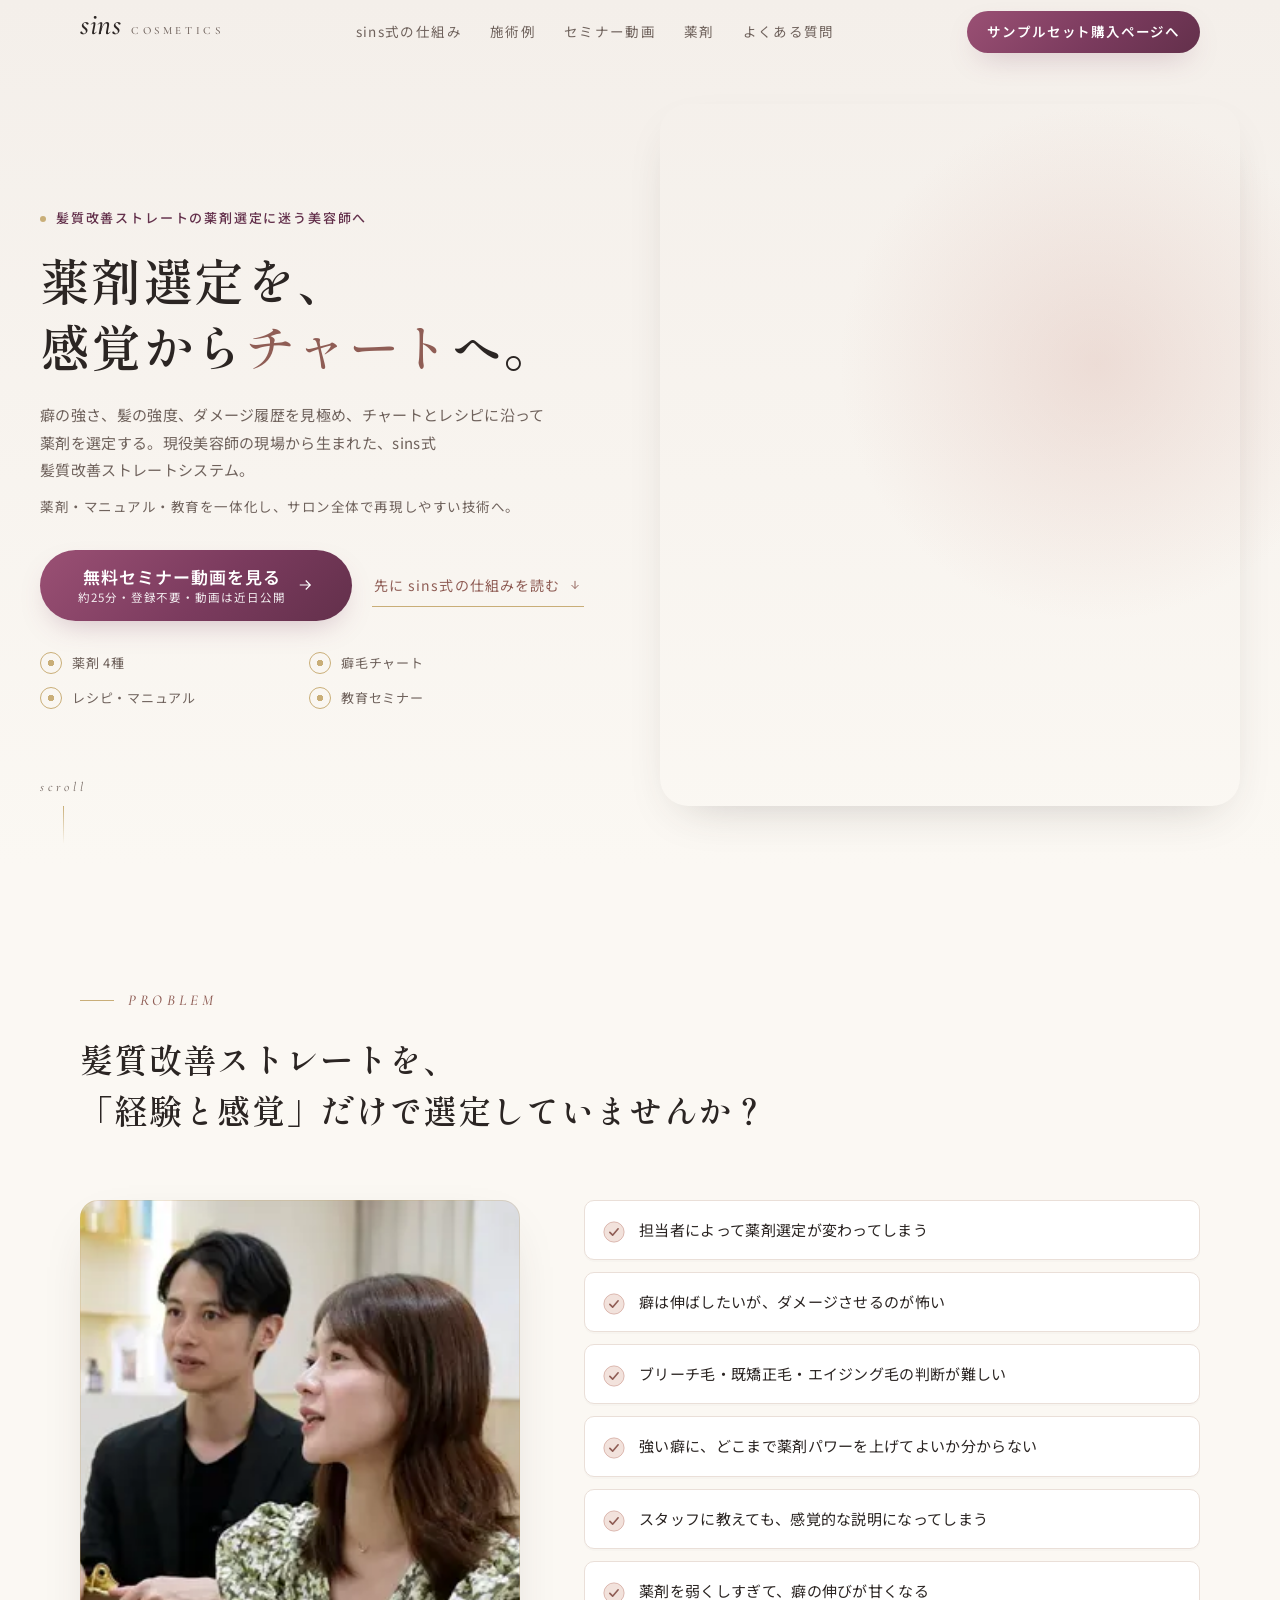
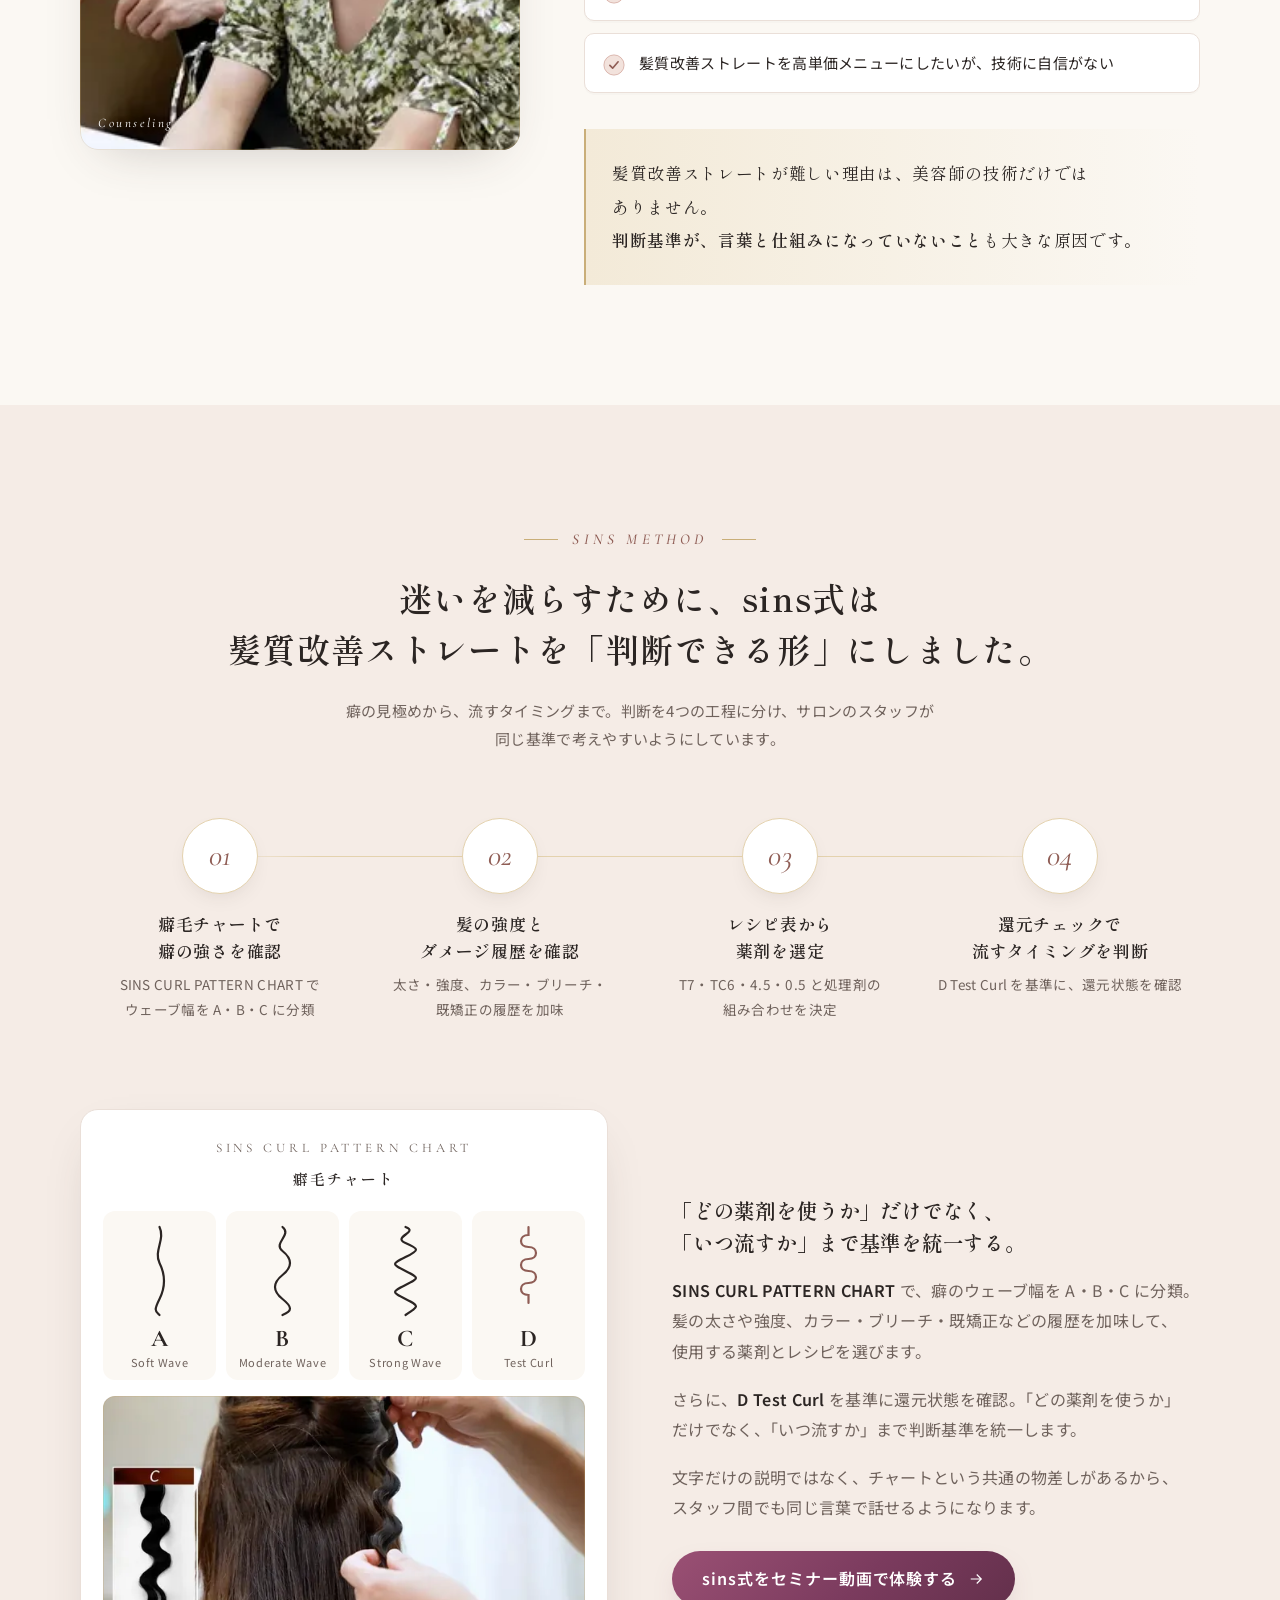
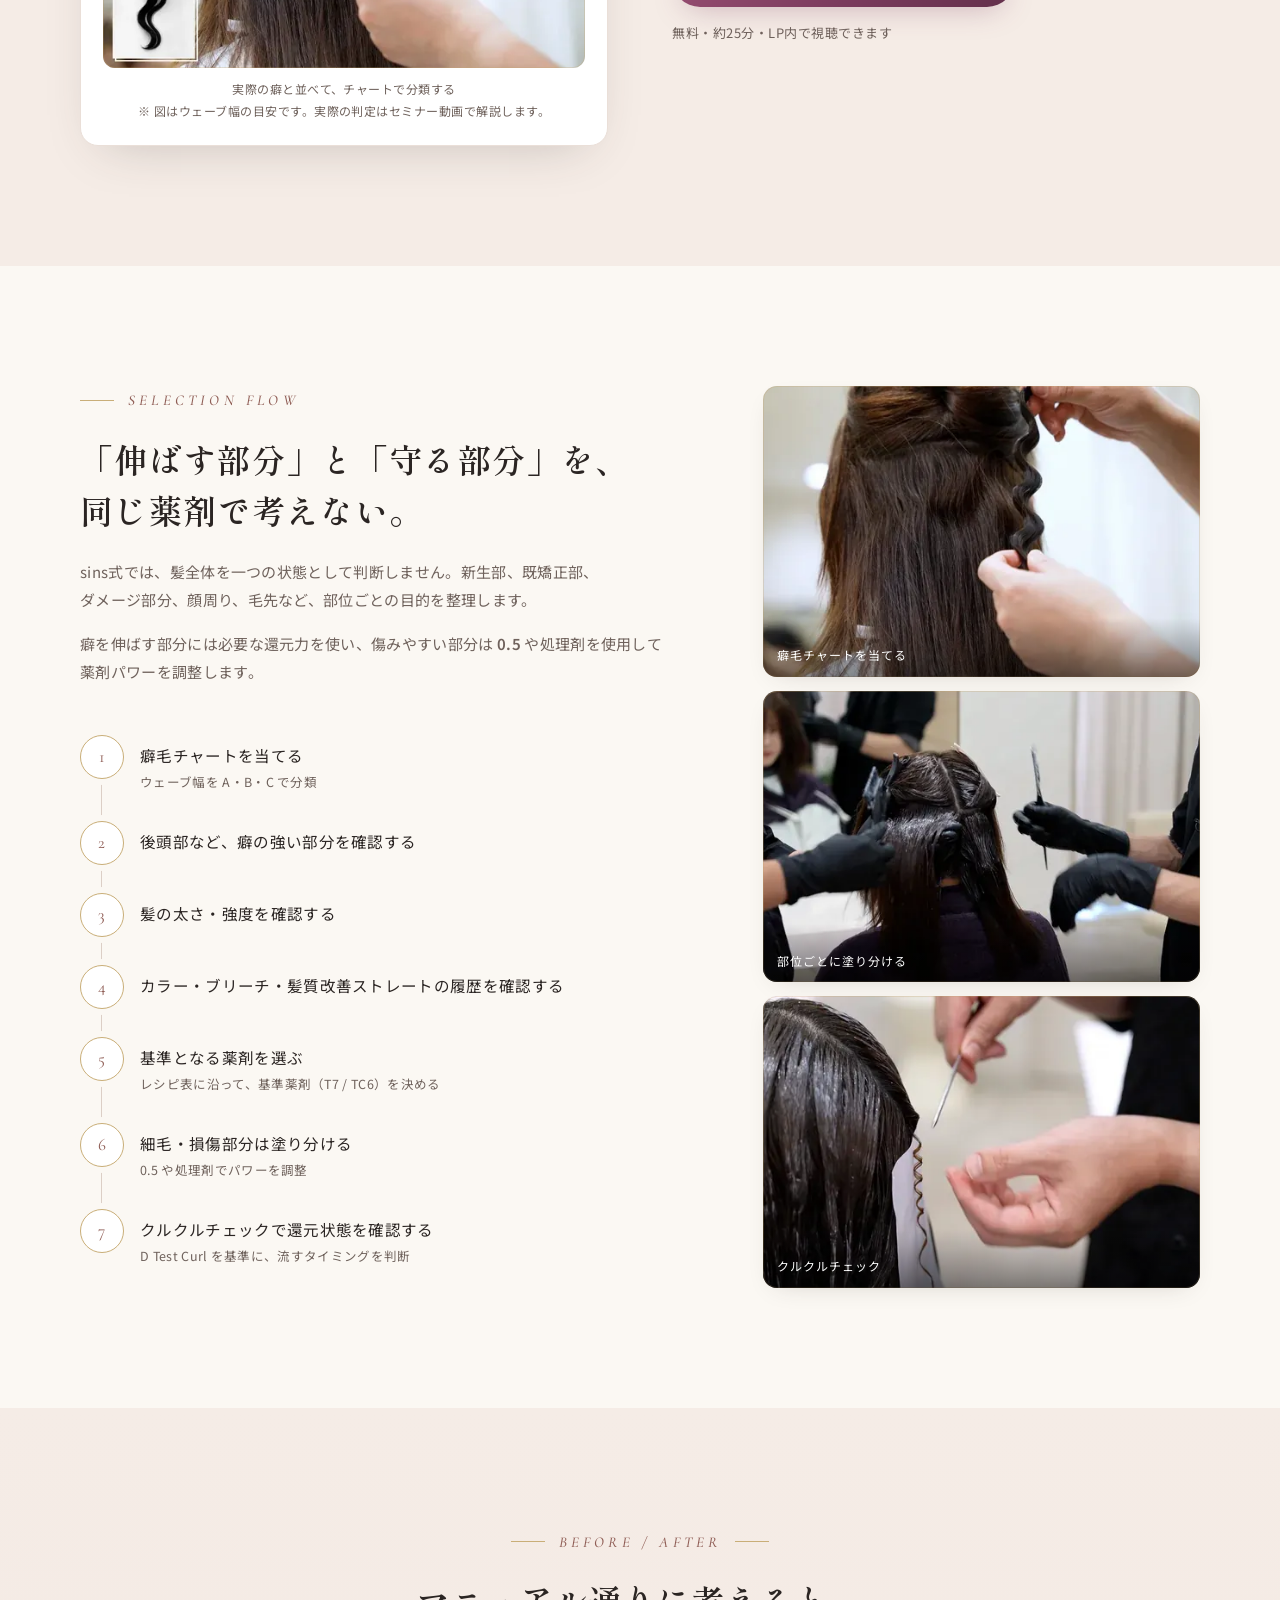
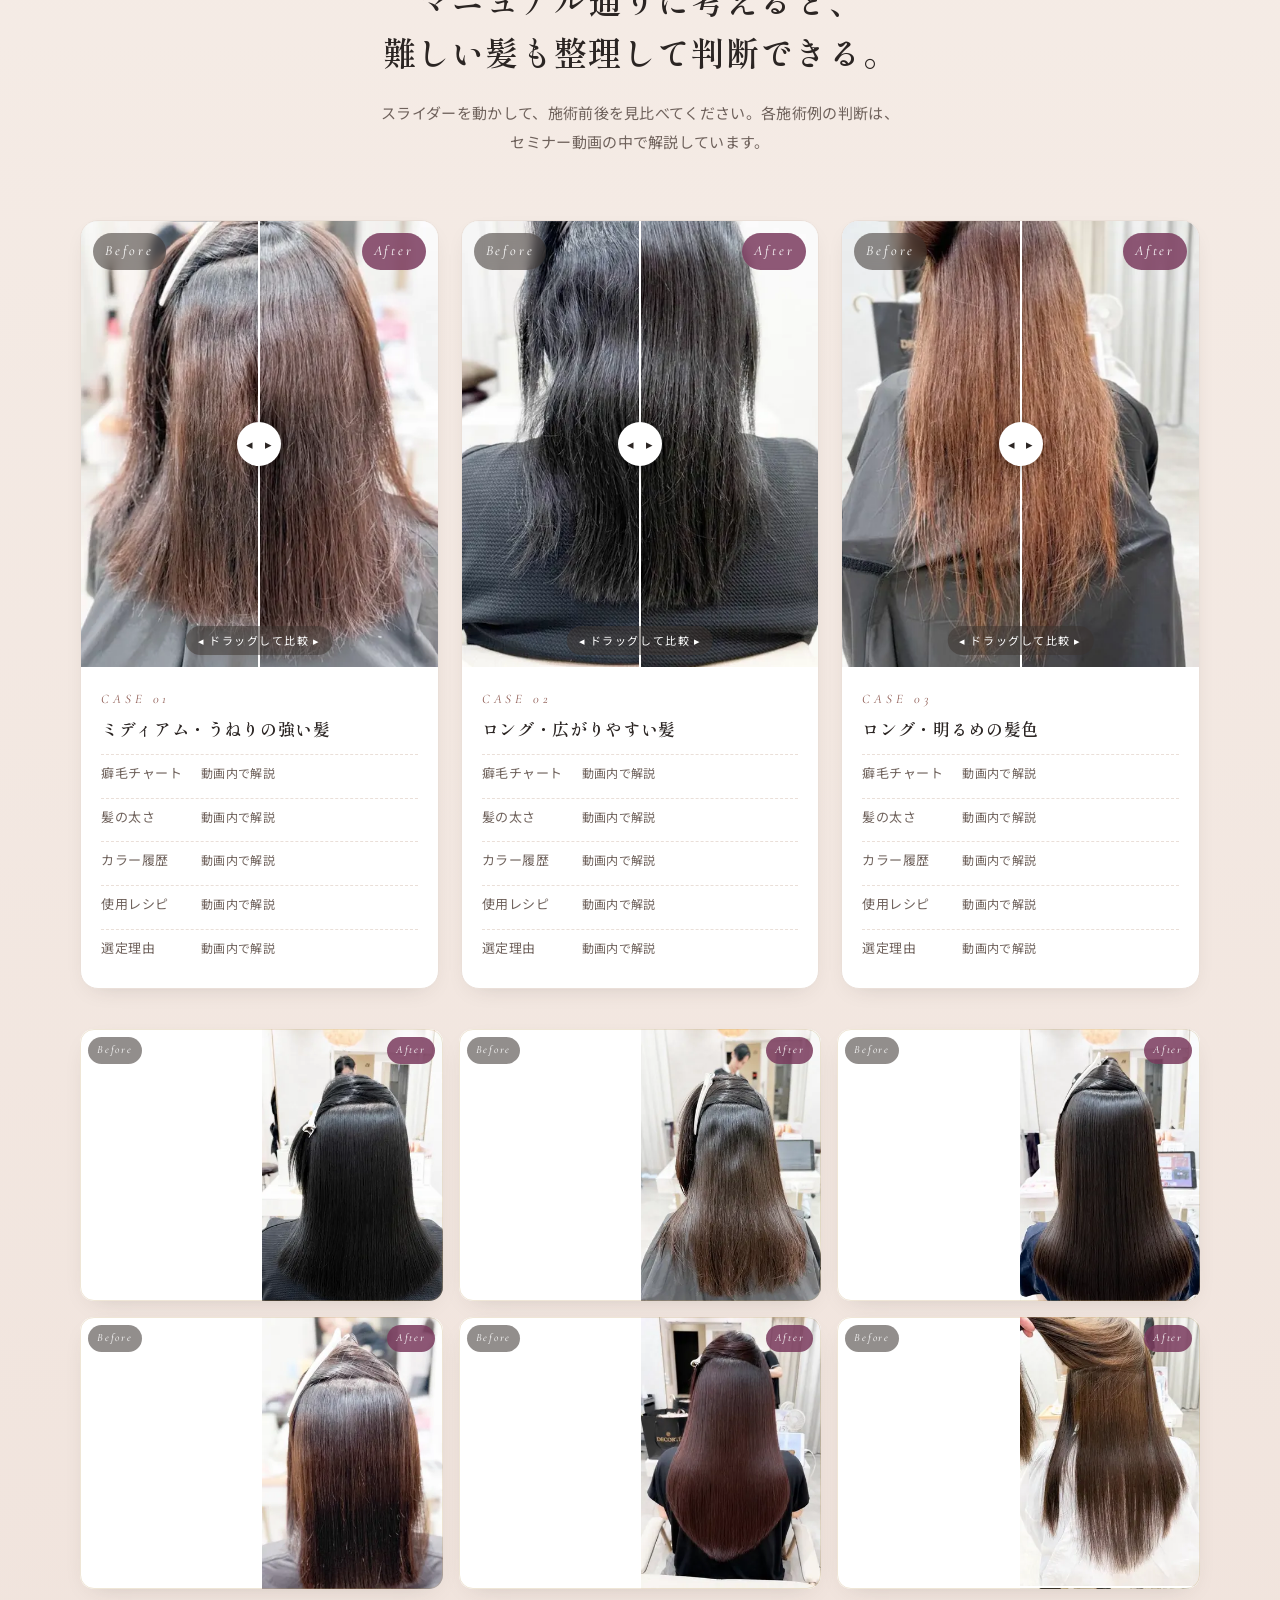
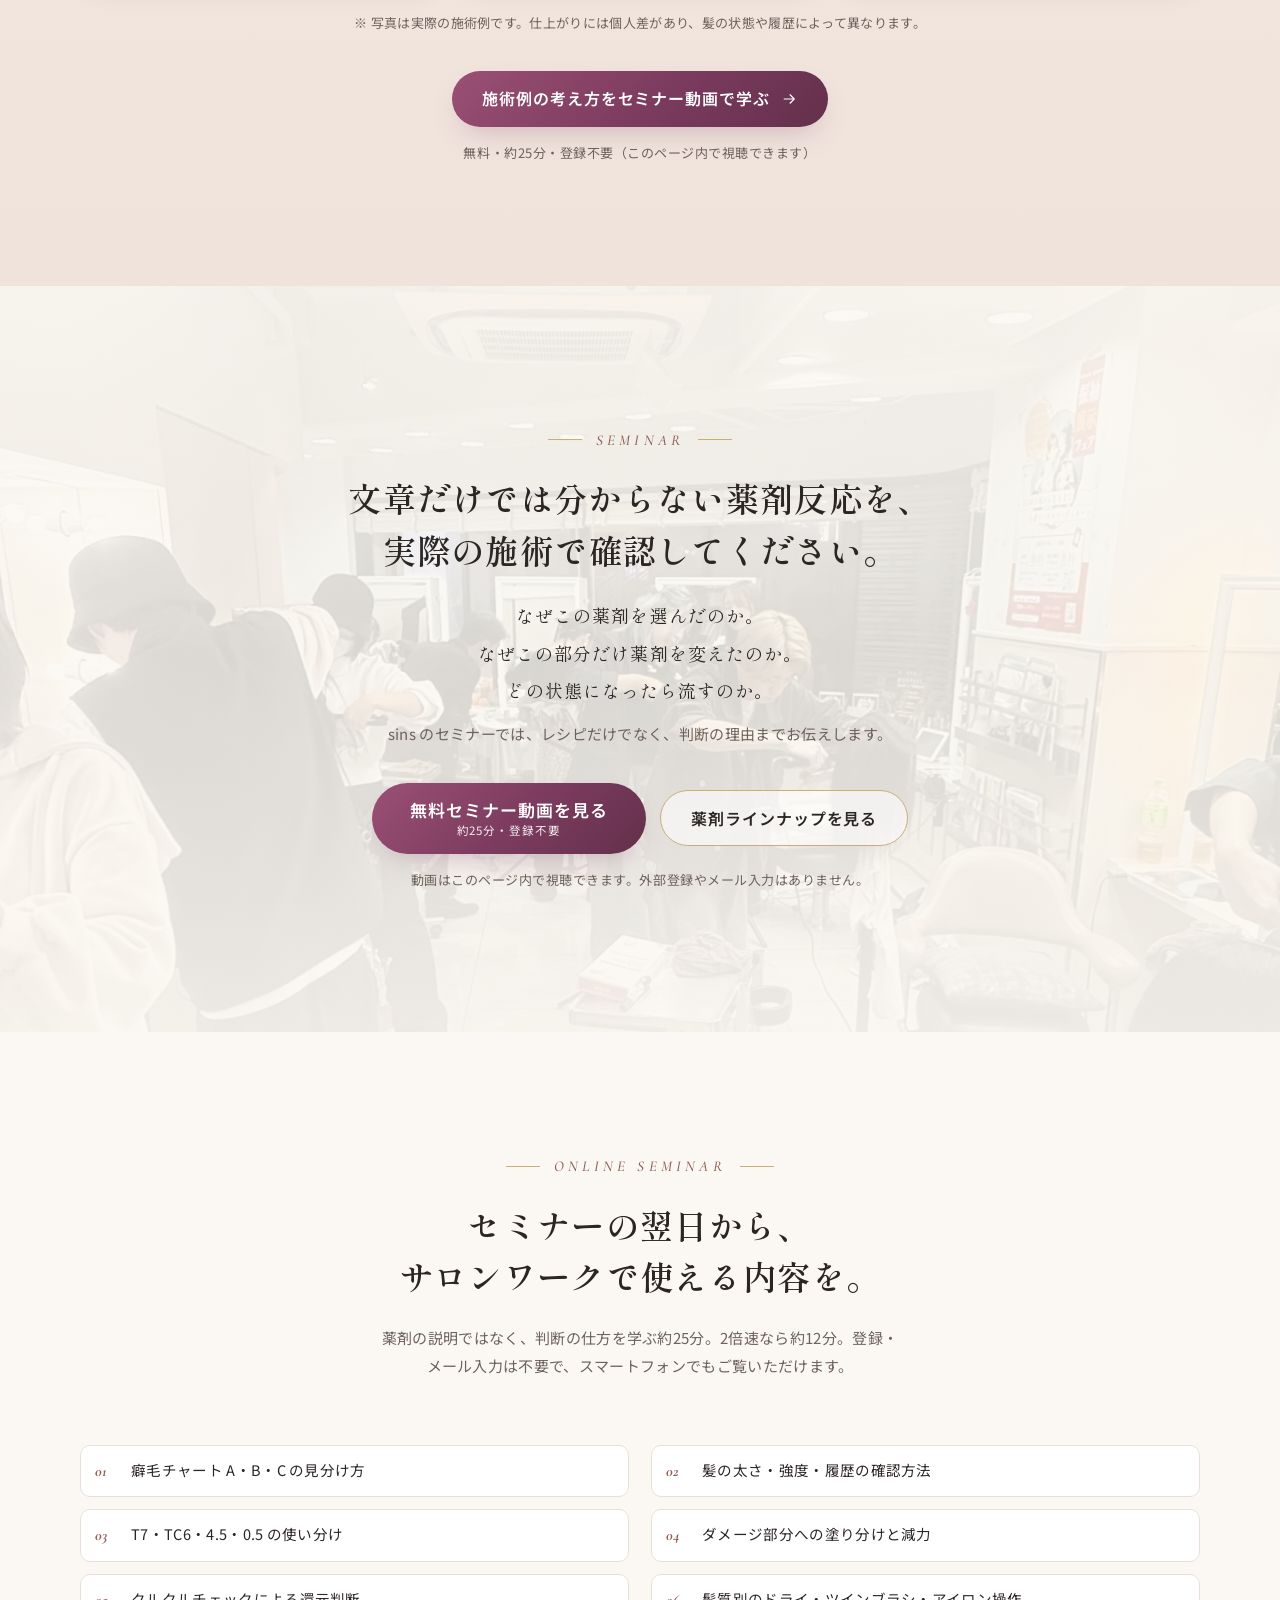
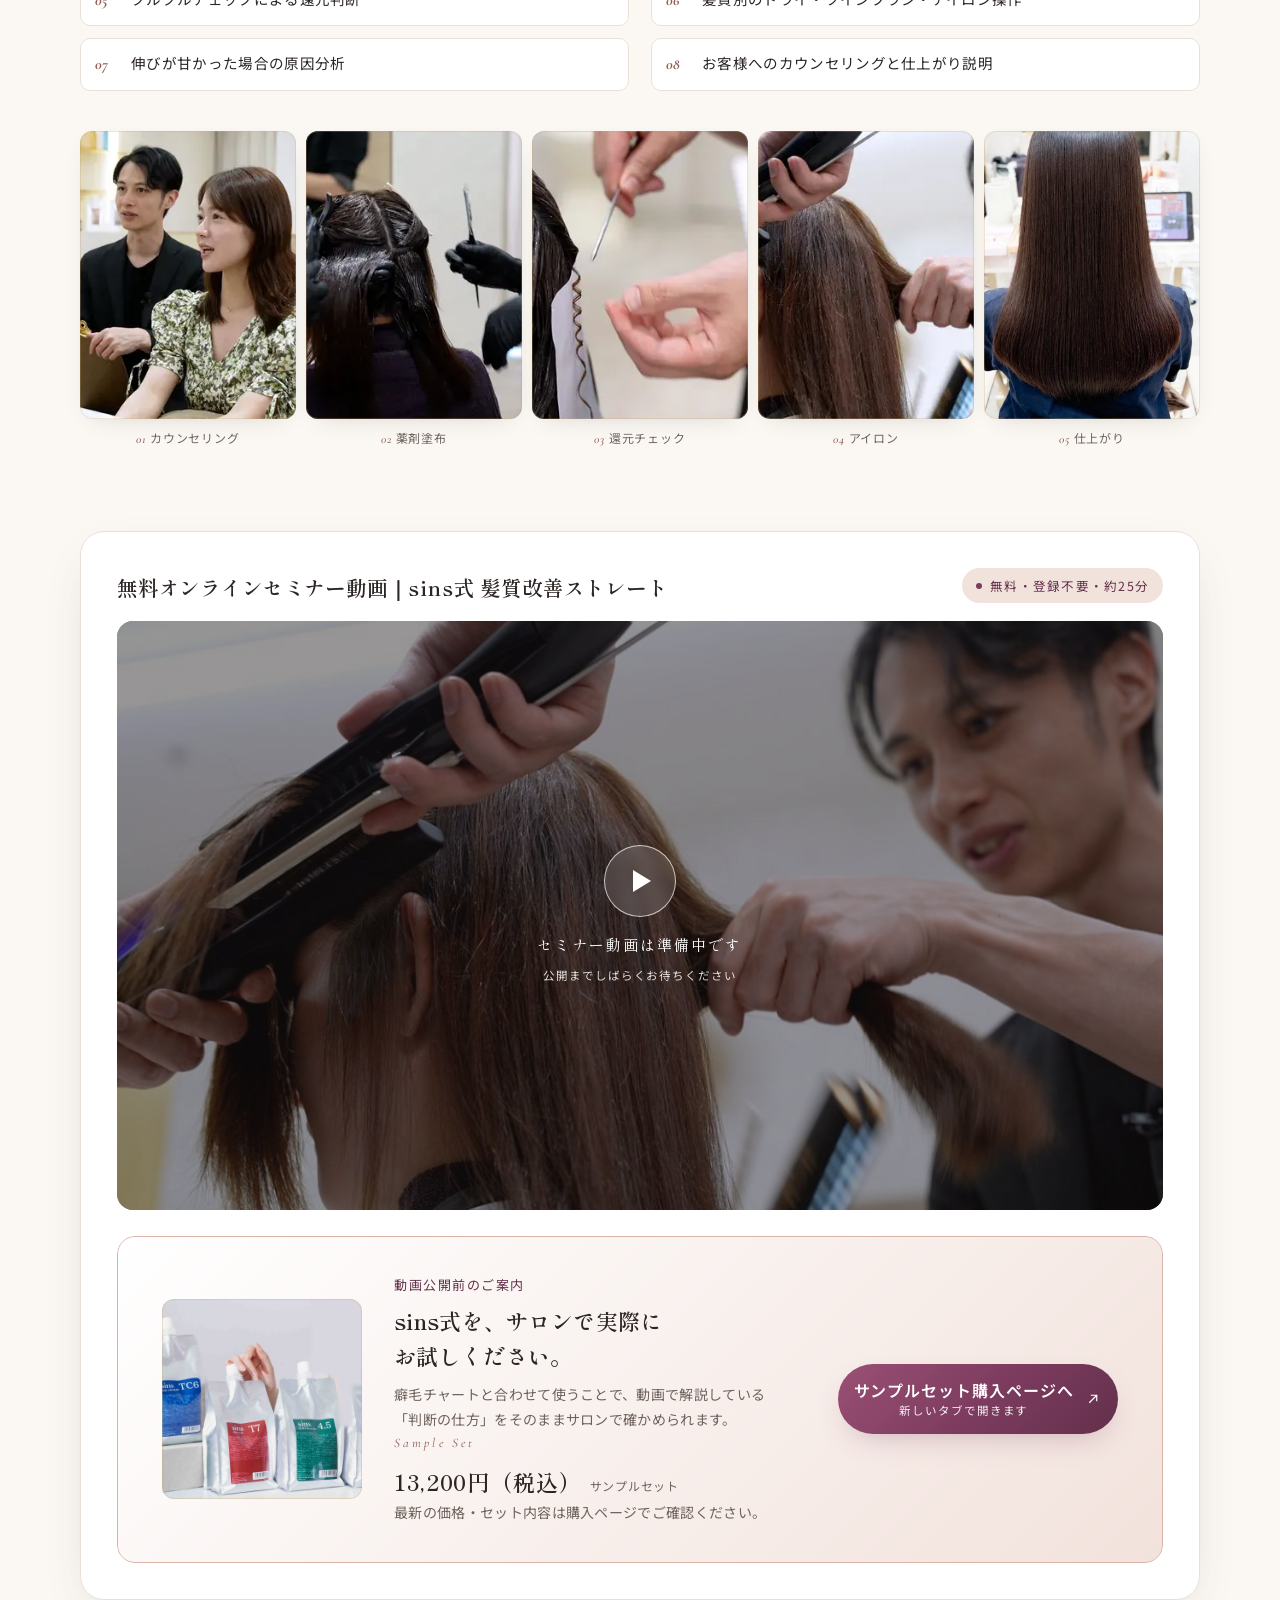
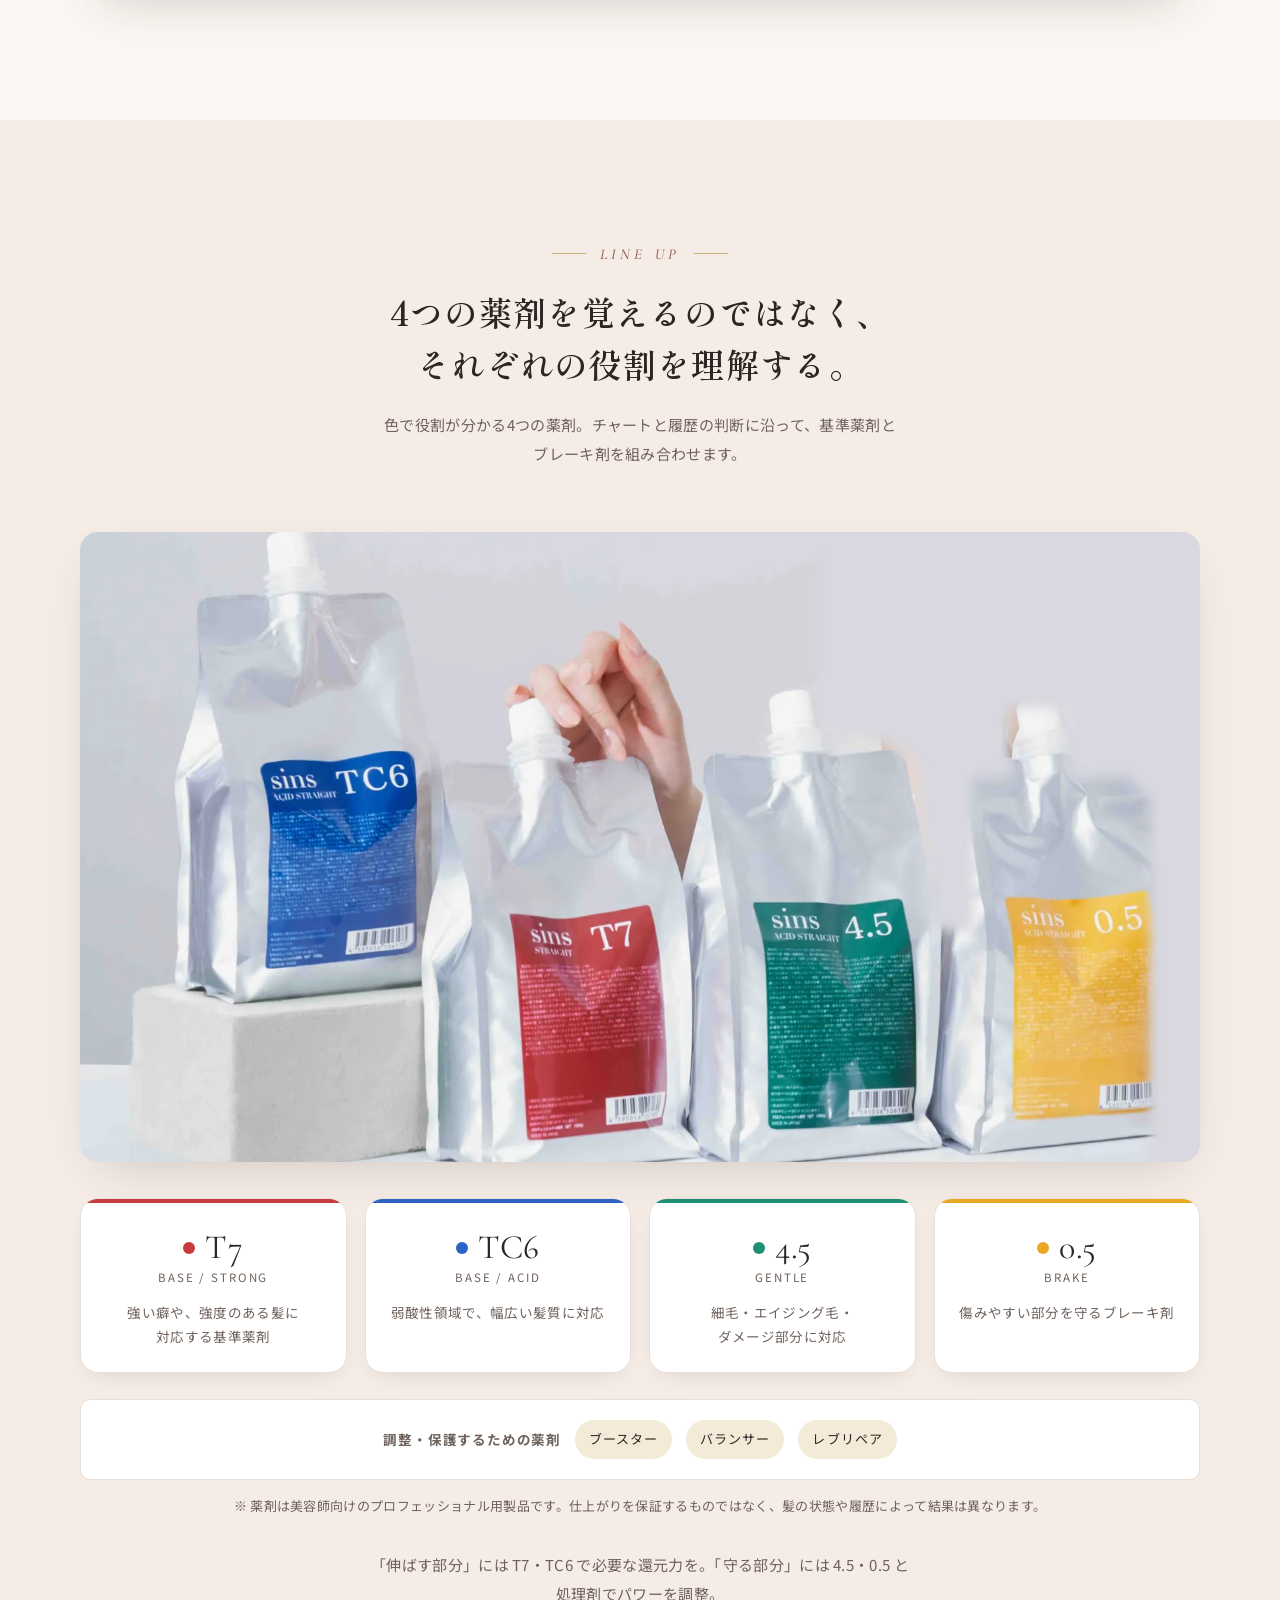
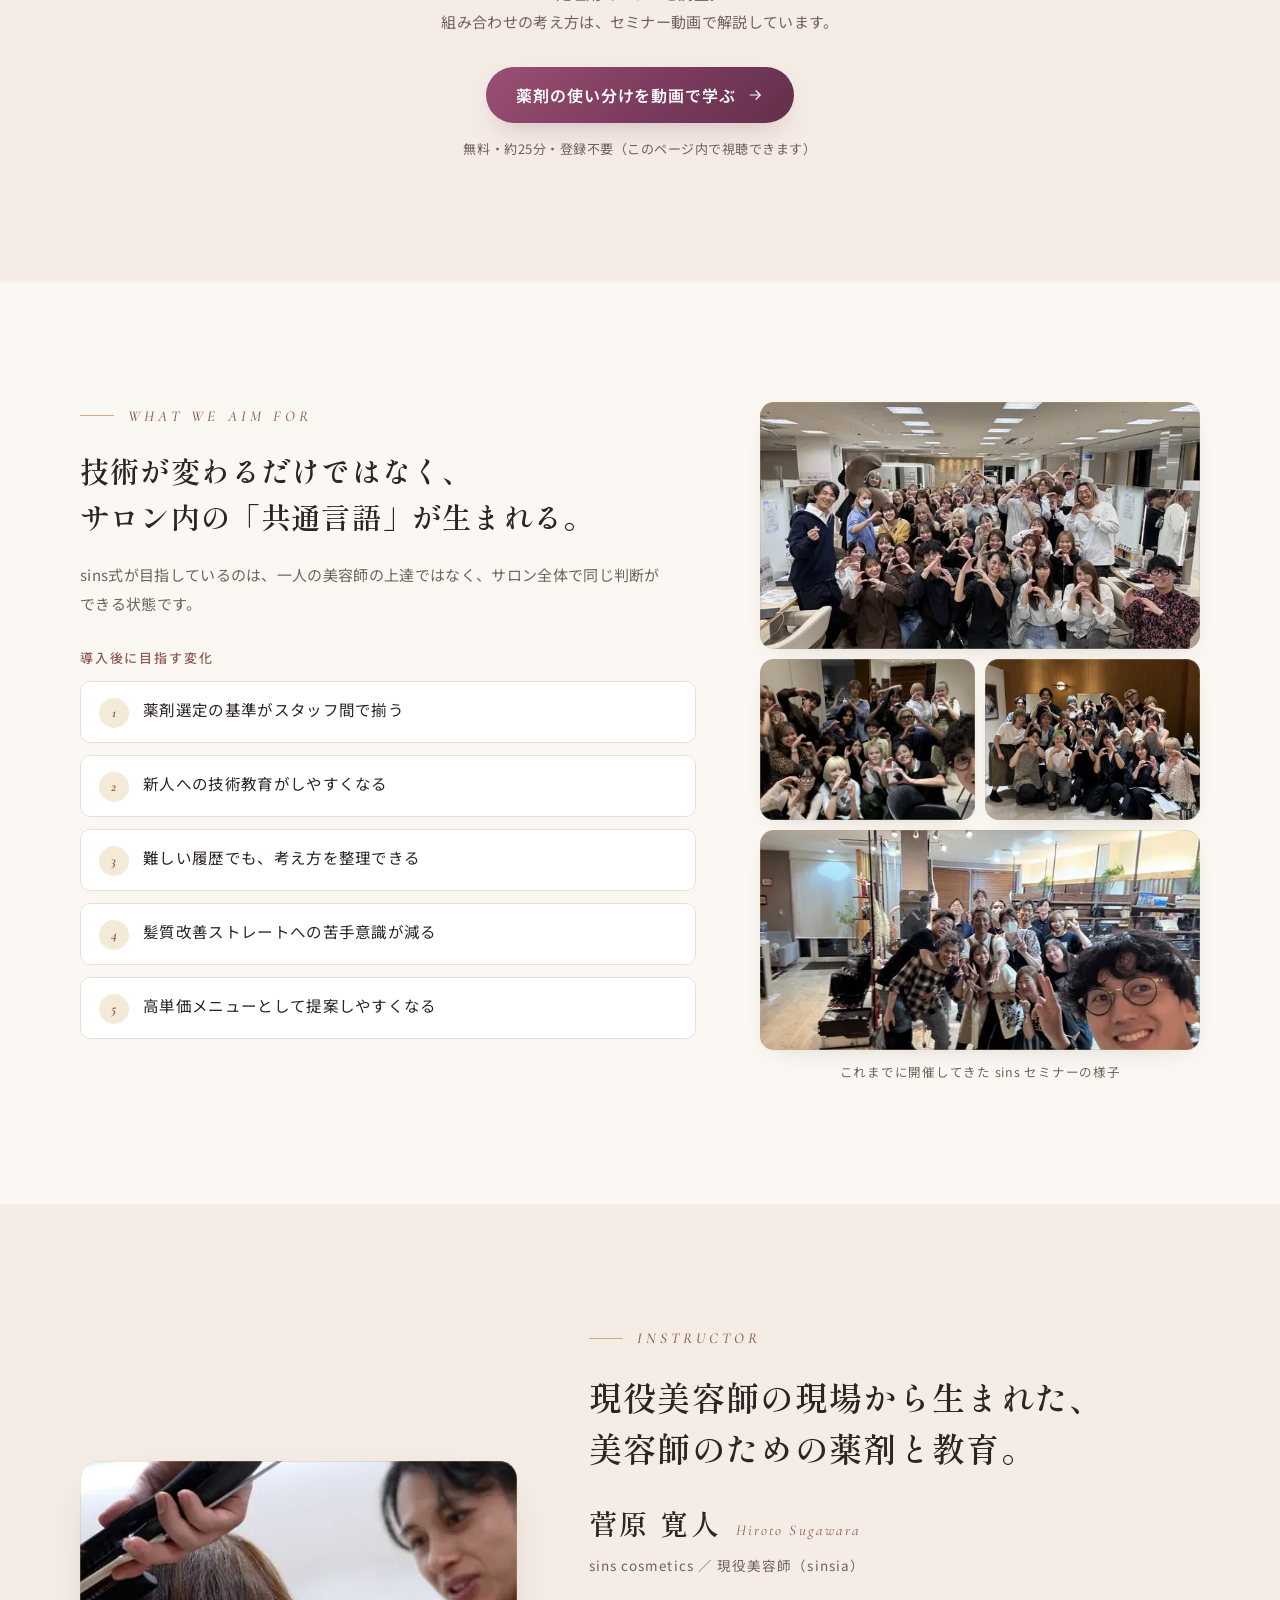
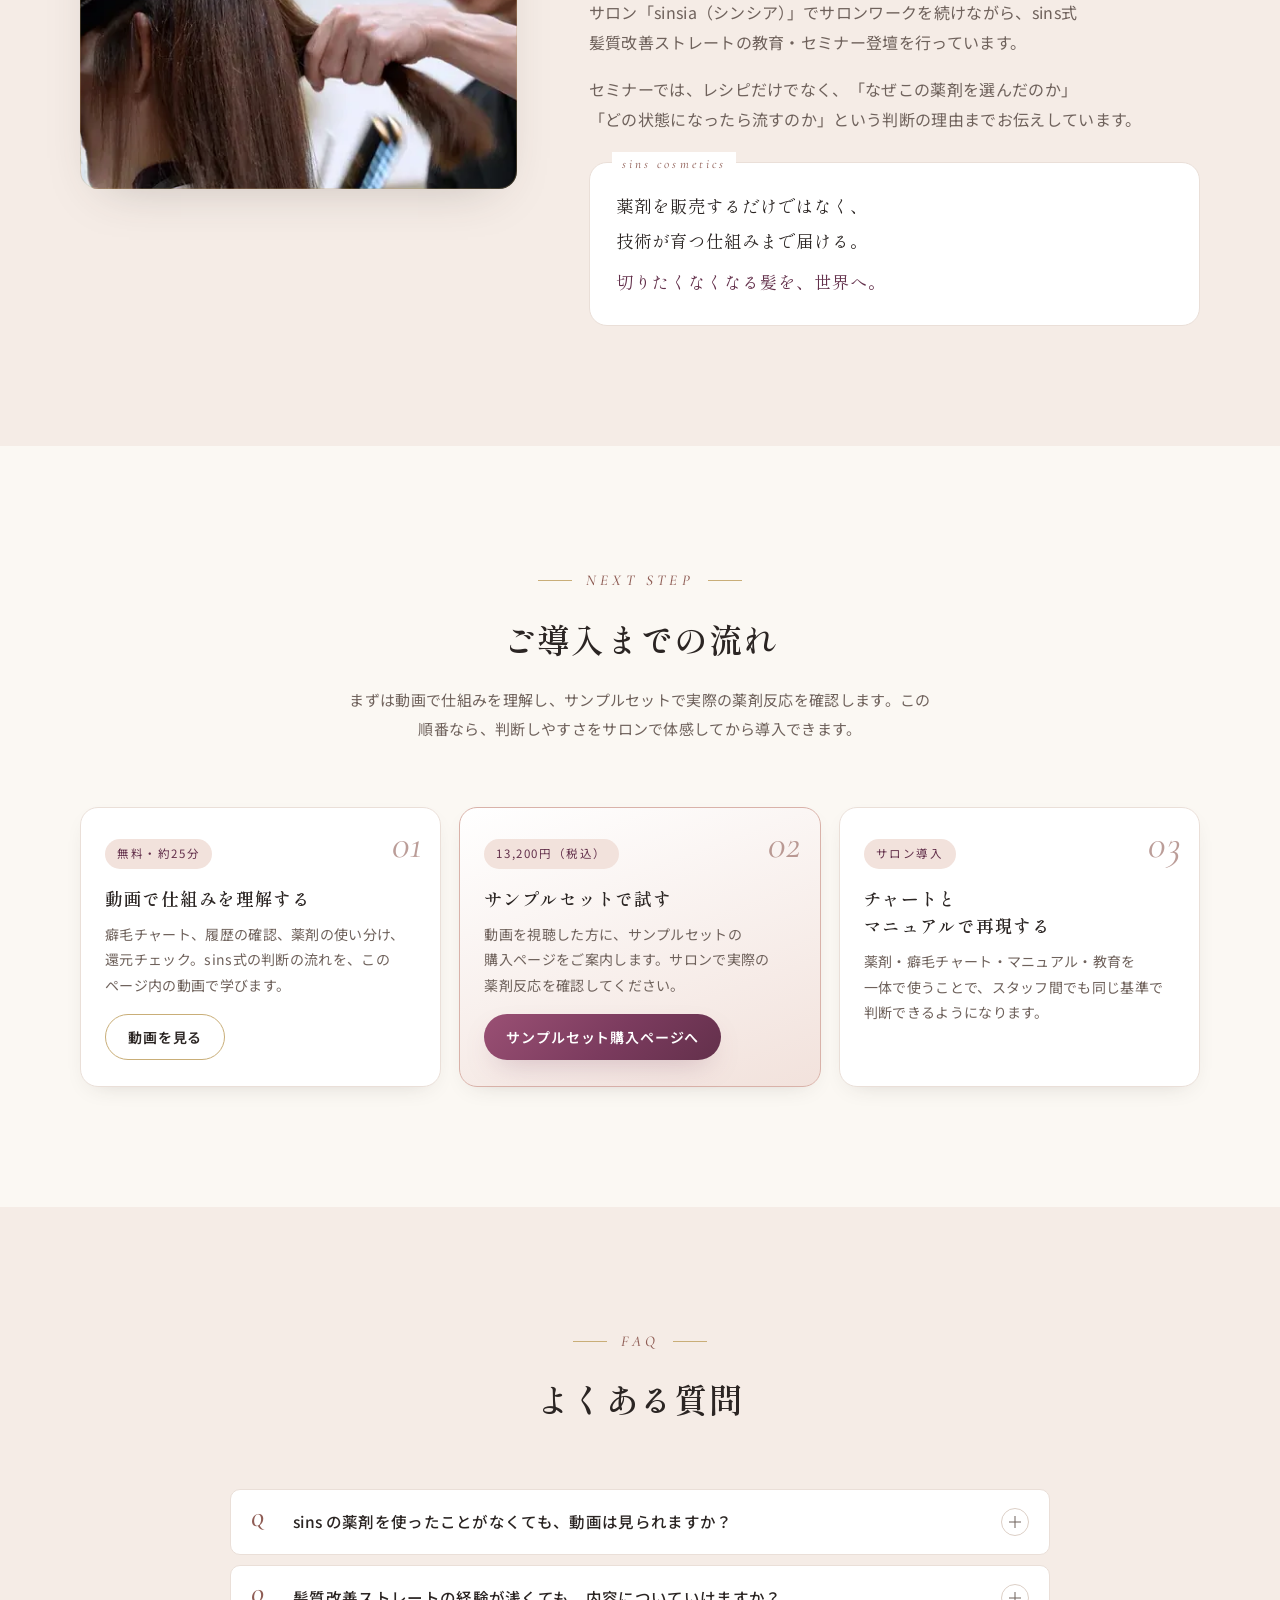
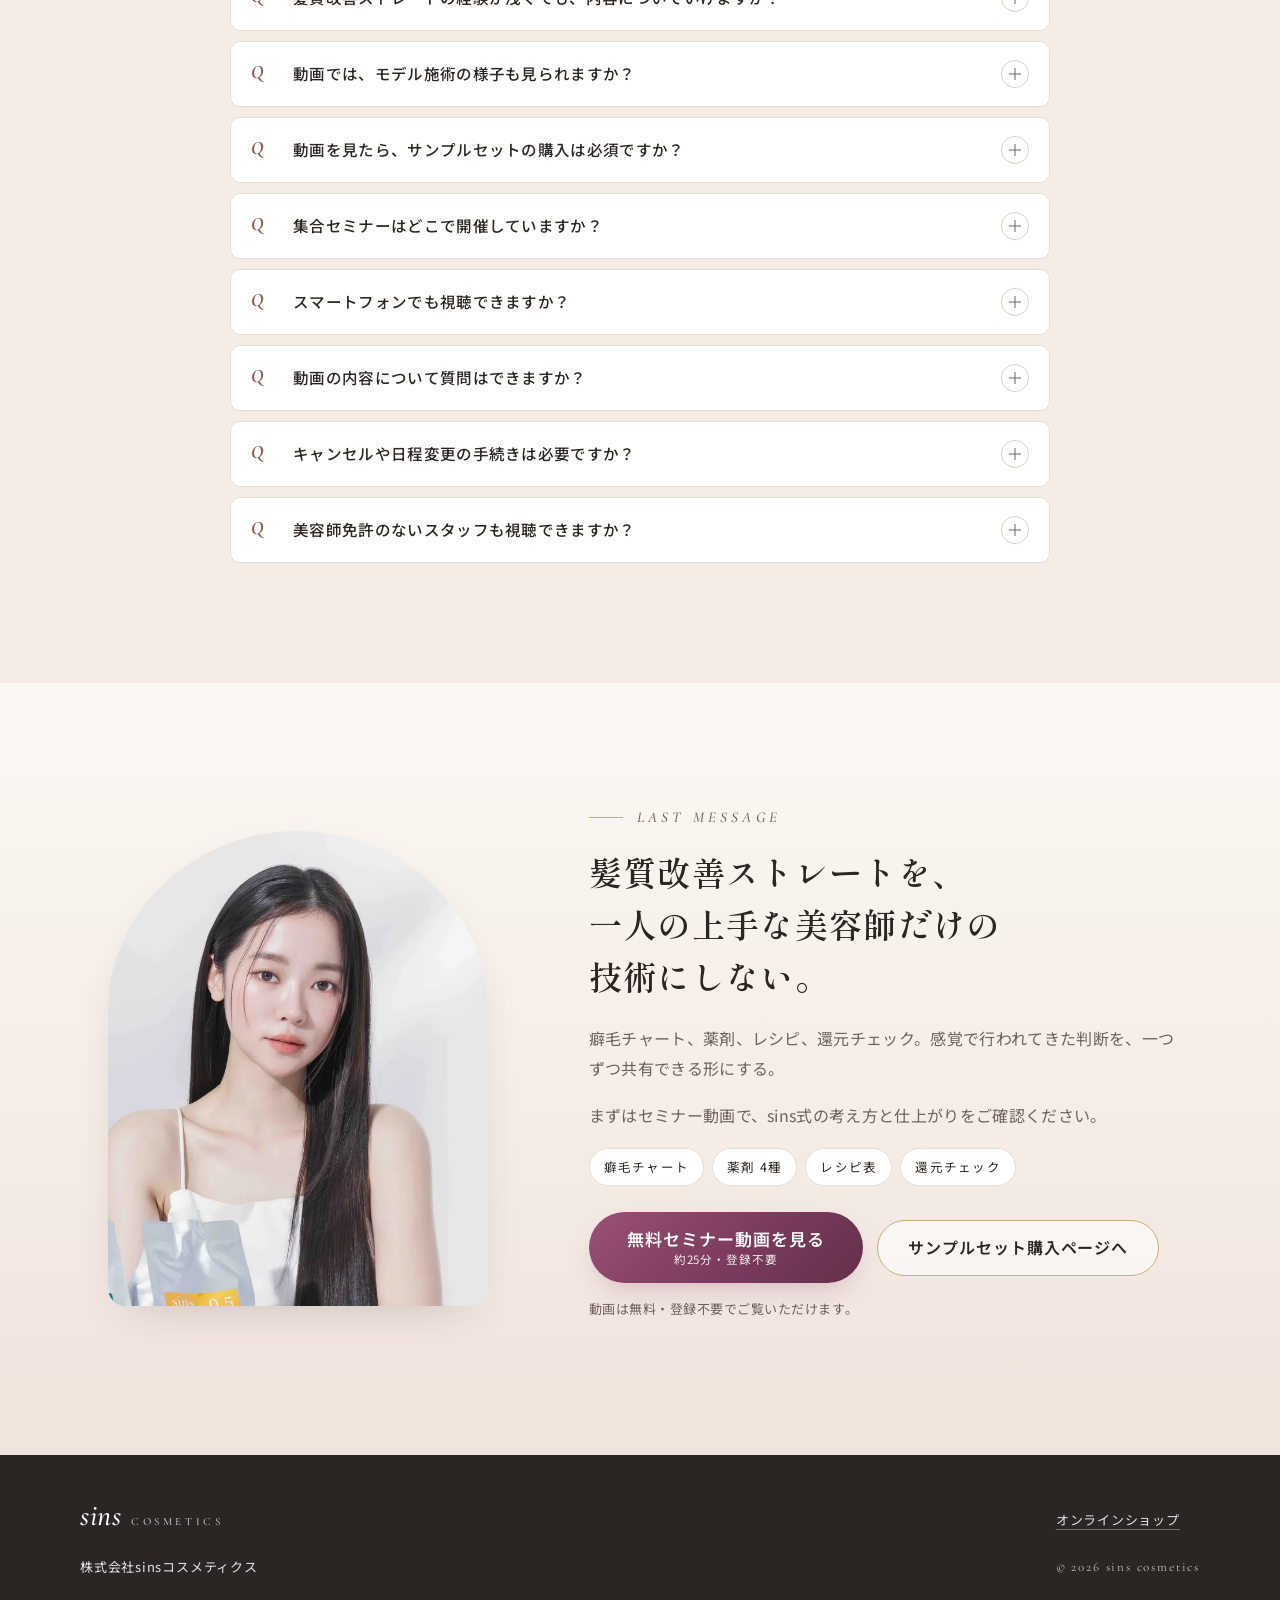
==== commit 47a1ea1d: "fix(sins): outcomes list flex wrapping, shorter mobile flow captions Co-Authored-By: Claude Fable 5." ====
--- a/sins/index.html
+++ b/sins/index.html
@@ -724,7 +724,7 @@
             <source type="image/webp" srcset="assets/chart-hand-600.webp 600w, assets/chart-hand-1000.webp 1000w" sizes="(min-width: 900px) 34vw, 33vw">
             <img src="assets/chart-hand-1000.jpg" srcset="assets/chart-hand-600.jpg 600w, assets/chart-hand-1000.jpg 1000w" sizes="(min-width: 900px) 34vw, 33vw" width="1000" height="562" alt="髪の癖にチャートを当てて確認している手元" loading="lazy" decoding="async">
           </picture>
-          <figcaption><span class="show-desktop">癖毛チャートを当てる</span><span class="hide-desktop">チャートを当てる</span></figcaption>
+          <figcaption><span class="show-desktop">癖毛チャートを当てる</span><span class="hide-desktop">チャートで分類</span></figcaption>
         </figure>
         <figure data-reveal data-delay="1">
           <picture>
@@ -738,7 +738,7 @@
             <source type="image/webp" srcset="assets/curlcheck-600.webp 600w, assets/curlcheck-1000.webp 1000w" sizes="(min-width: 900px) 34vw, 33vw">
             <img src="assets/curlcheck-1000.jpg" srcset="assets/curlcheck-600.jpg 600w, assets/curlcheck-1000.jpg 1000w" sizes="(min-width: 900px) 34vw, 33vw" width="1000" height="562" alt="クルクルチェックで還元状態を確認している手元" loading="lazy" decoding="async">
           </picture>
-          <figcaption>クルクルチェック</figcaption>
+          <figcaption><span class="show-desktop">クルクルチェック</span><span class="hide-desktop">還元チェック</span></figcaption>
         </figure>
       </div>
     </div>
@@ -932,11 +932,11 @@
         </div>
         <p class="sub-label">導入後に目指す変化</p>
         <ul class="outcomes" aria-label="導入後に目指す変化">
-          <li data-reveal><b>1</b>薬剤選定の基準がスタッフ間で揃う</li>
-          <li data-reveal><b>2</b>新人への技術教育がしやすくなる</li>
-          <li data-reveal><b>3</b>難しい履歴でも、<span class="nb">考え方を整理できる</span></li>
-          <li data-reveal><b>4</b>髪質改善ストレートへの苦手意識が減る</li>
-          <li data-reveal><b>5</b>高単価メニューとして提案しやすくなる</li>
+          <li data-reveal><b>1</b><span>薬剤選定の基準が<span class="nb">スタッフ間で揃う</span></span></li>
+          <li data-reveal><b>2</b><span>新人への技術教育が<span class="nb">しやすくなる</span></span></li>
+          <li data-reveal><b>3</b><span>難しい履歴でも、<span class="nb">考え方を整理できる</span></span></li>
+          <li data-reveal><b>4</b><span>髪質改善ストレートへの<span class="nb">苦手意識が減る</span></span></li>
+          <li data-reveal><b>5</b><span>高単価メニューとして<span class="nb">提案しやすくなる</span></span></li>
         </ul>
       </div>
       <div data-reveal>
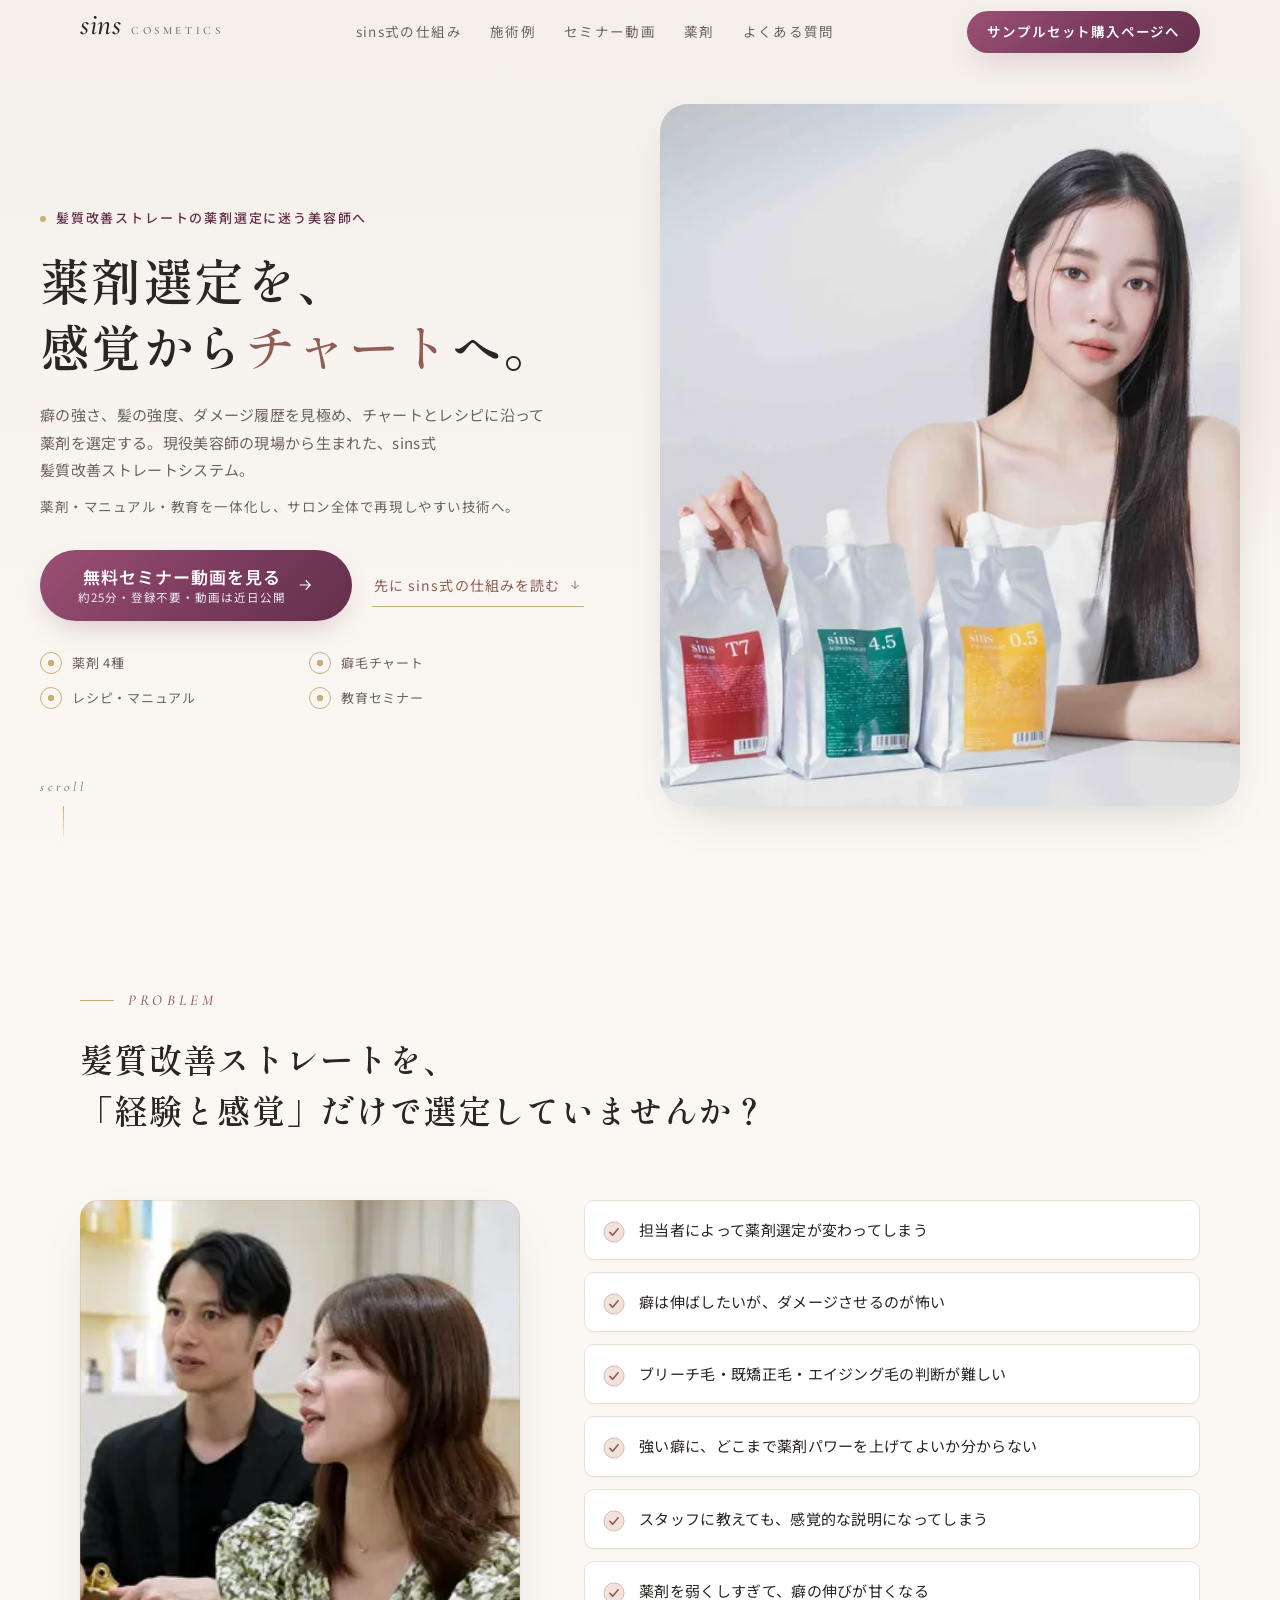
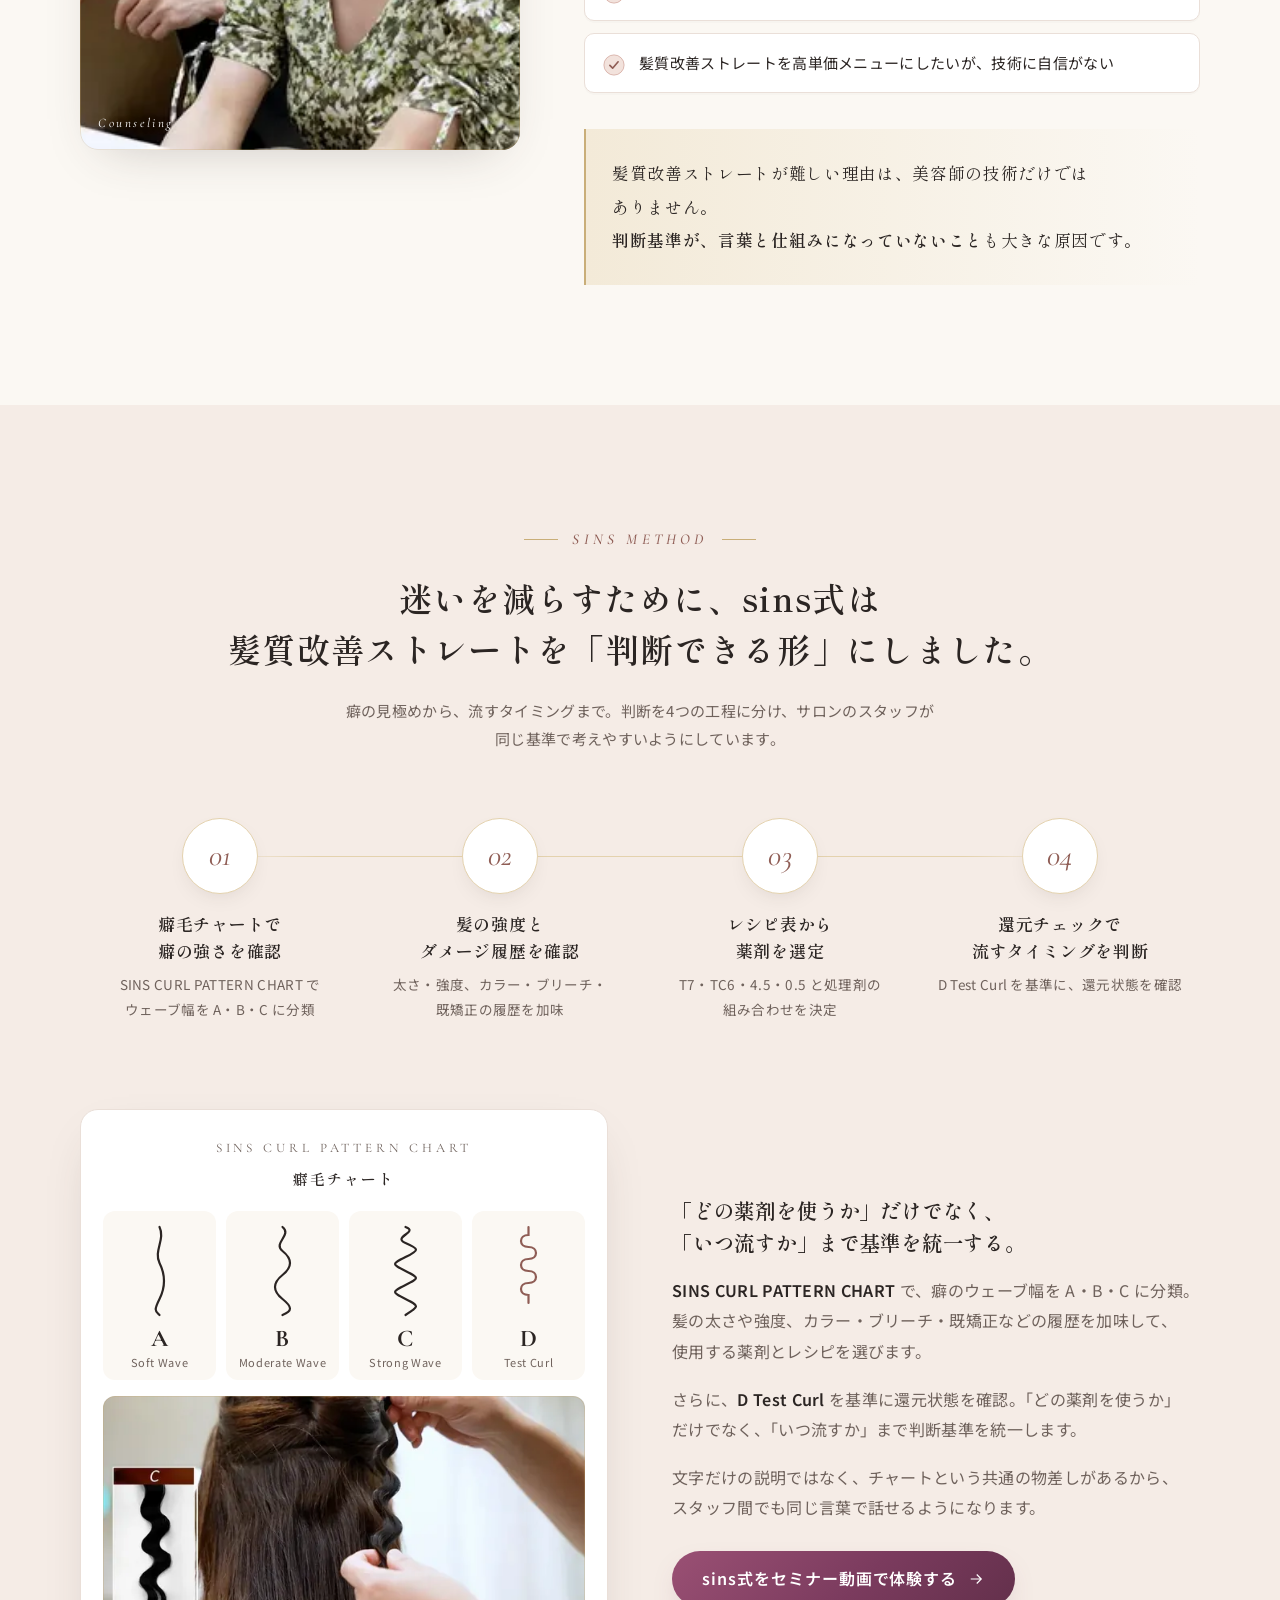
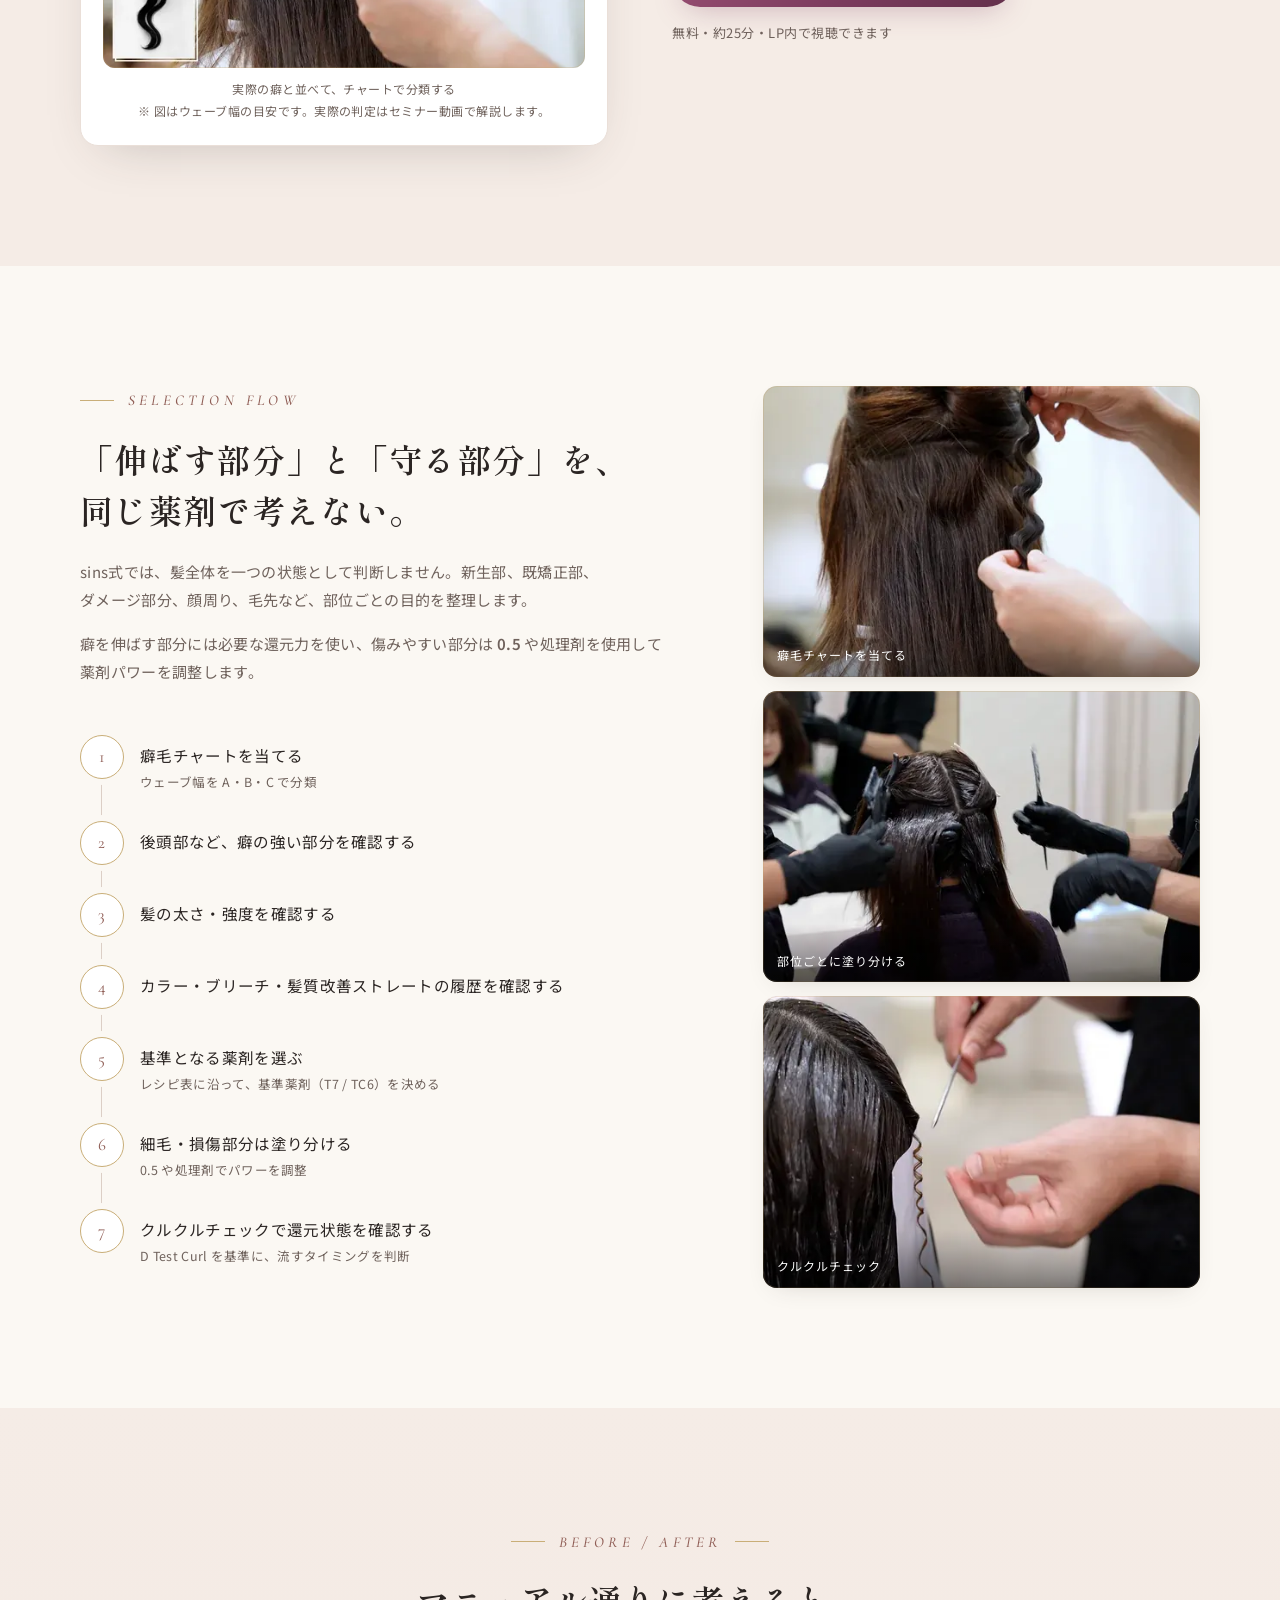
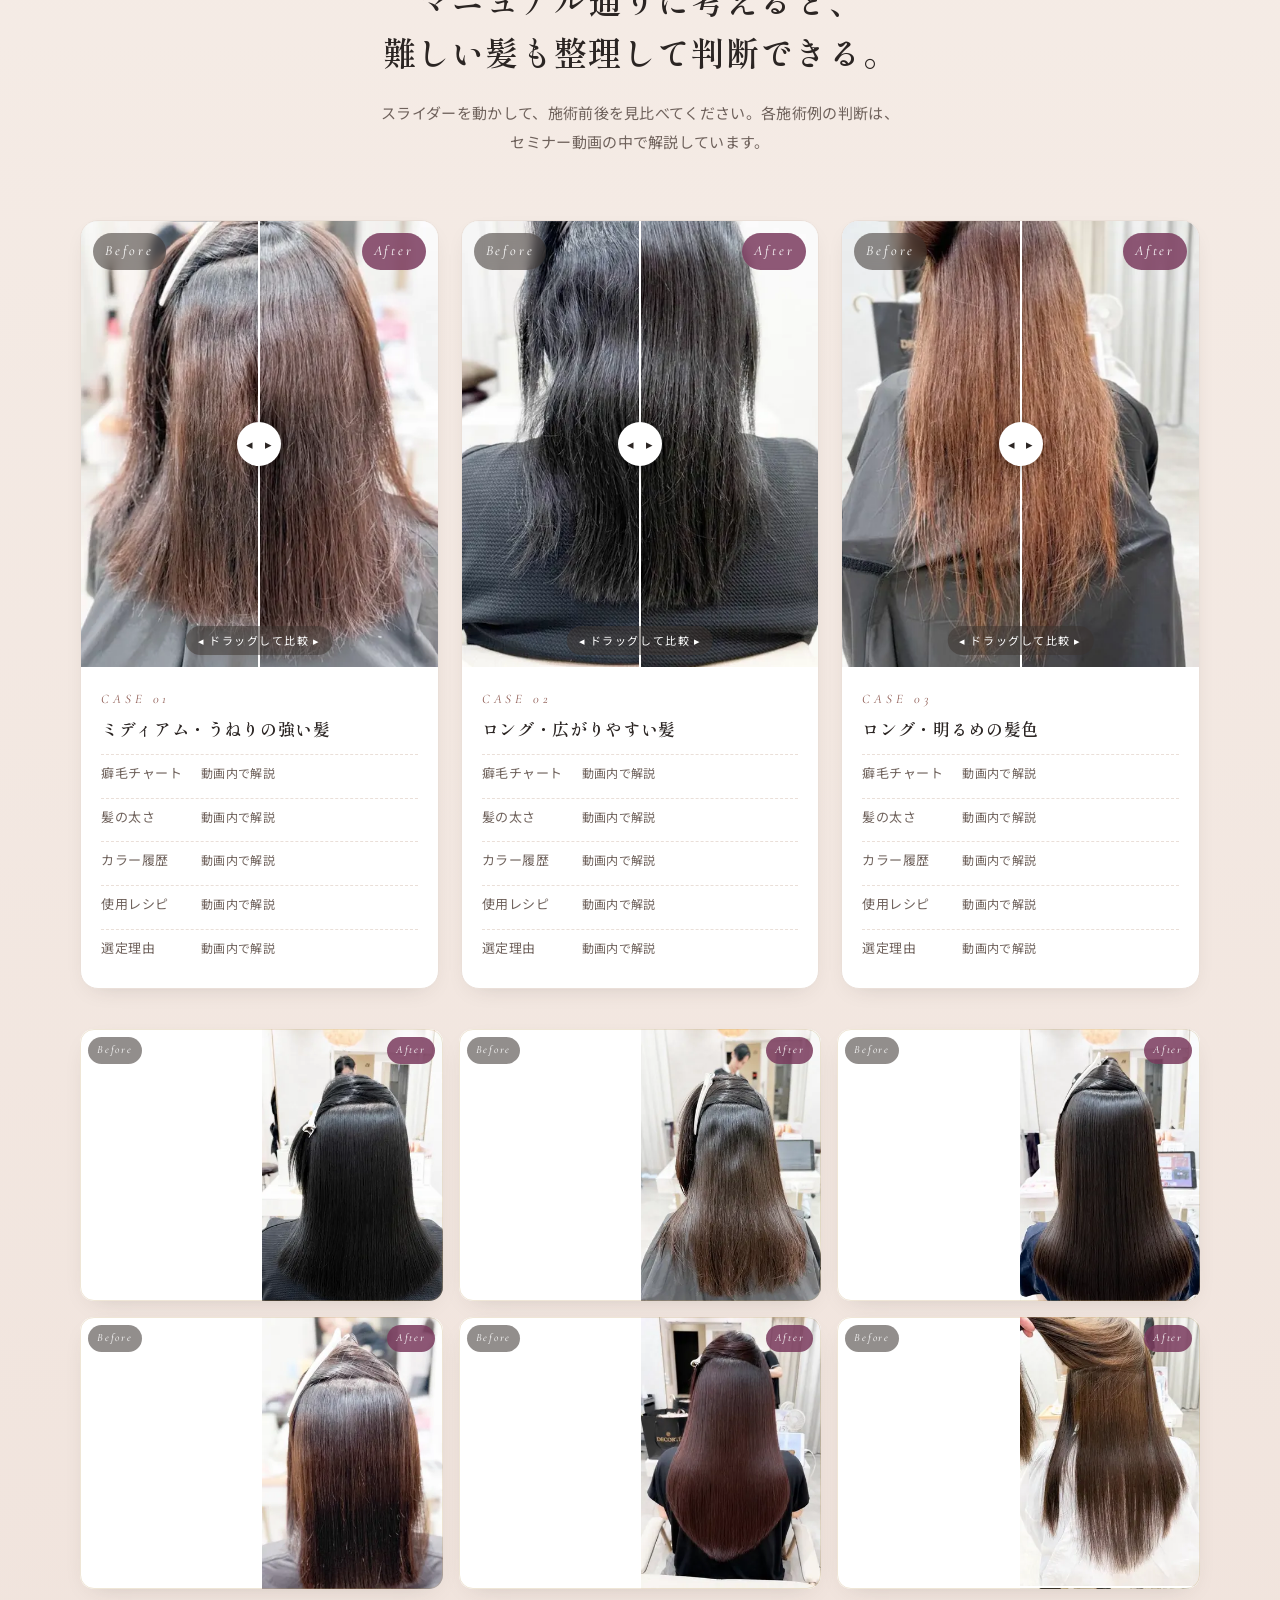
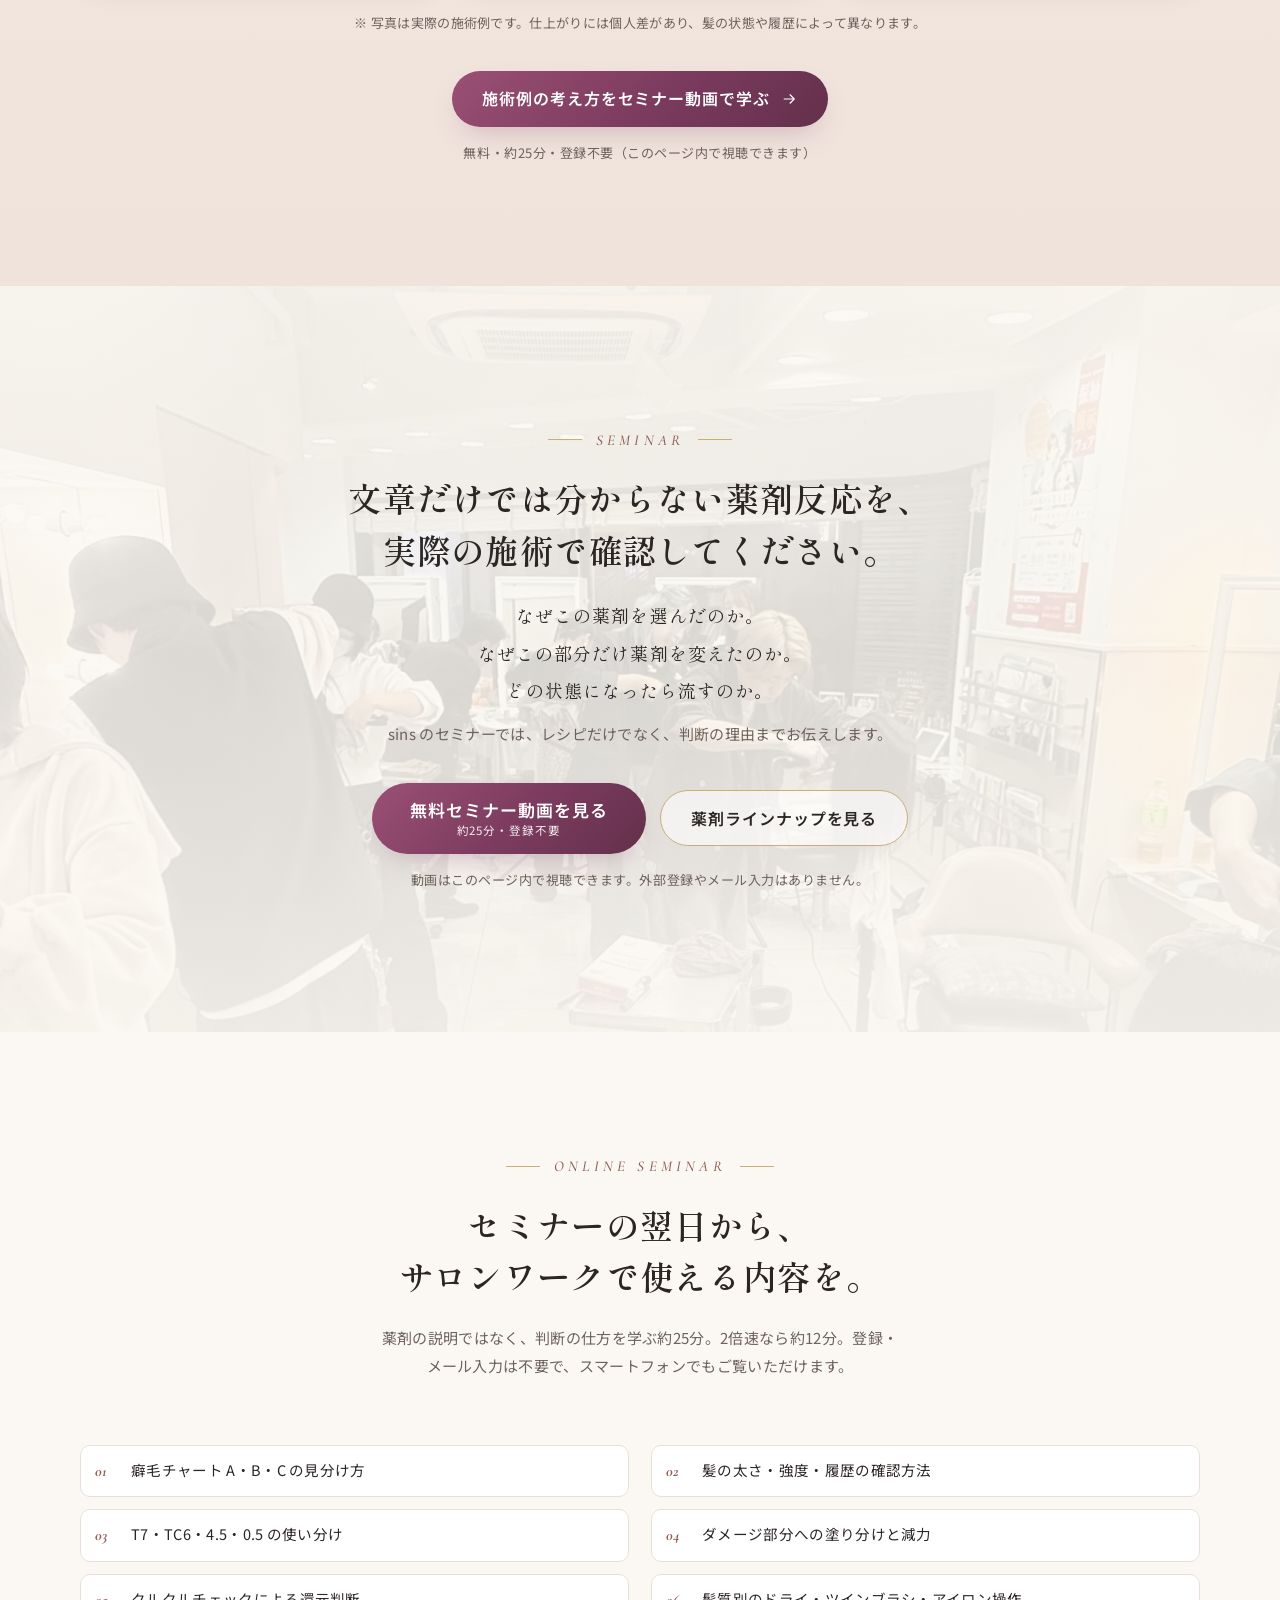
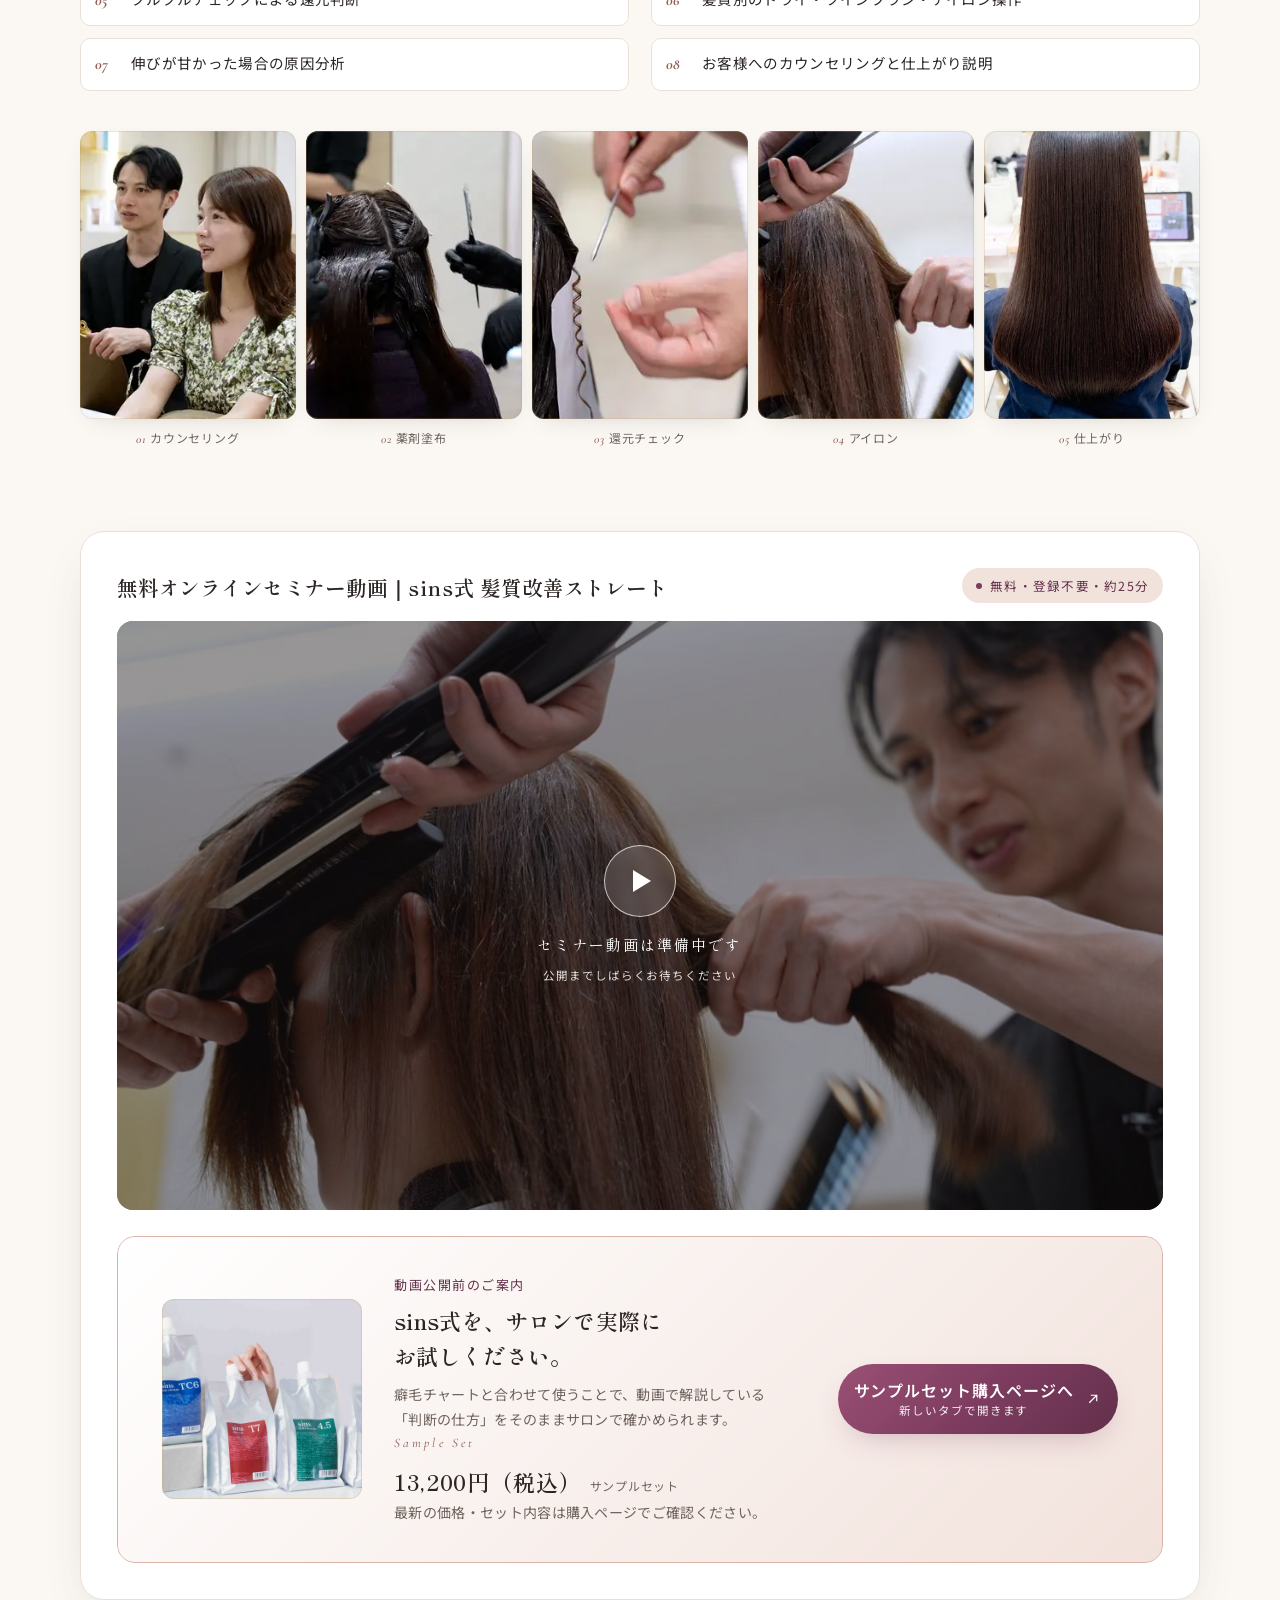
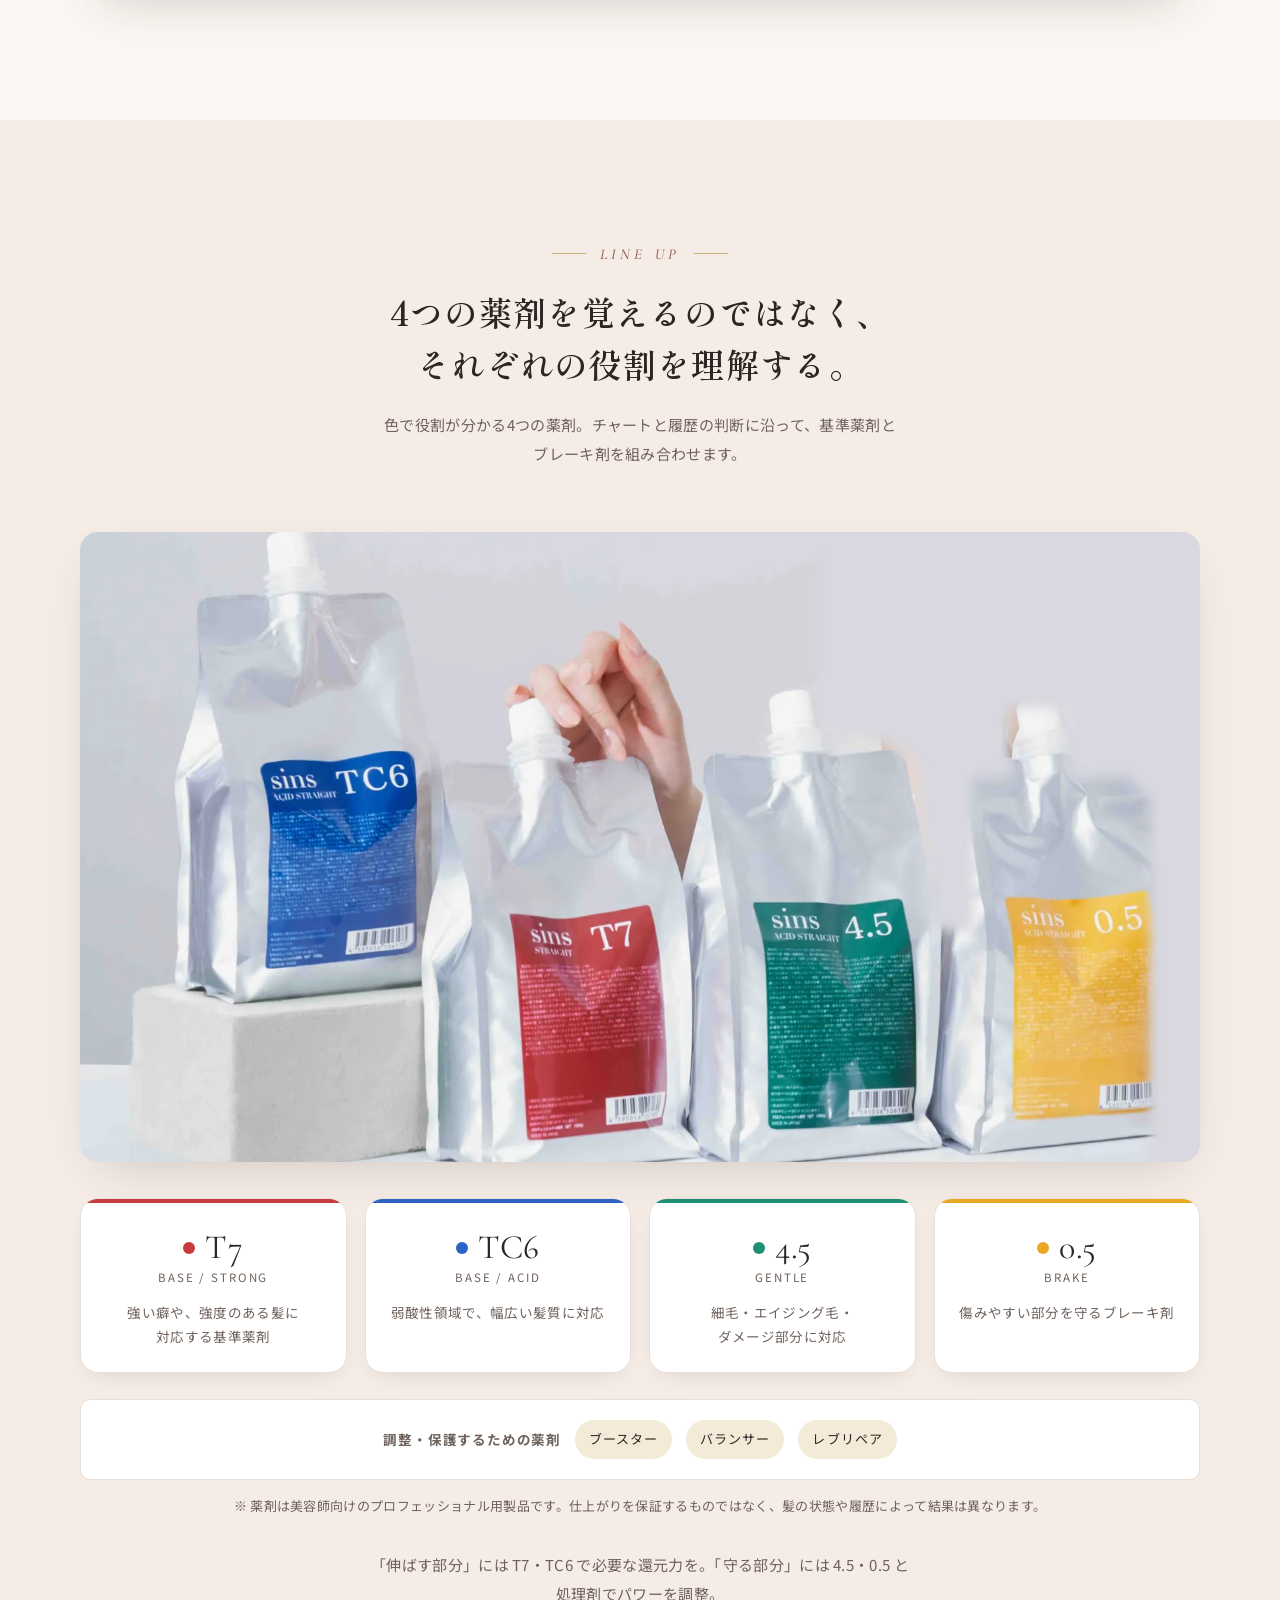
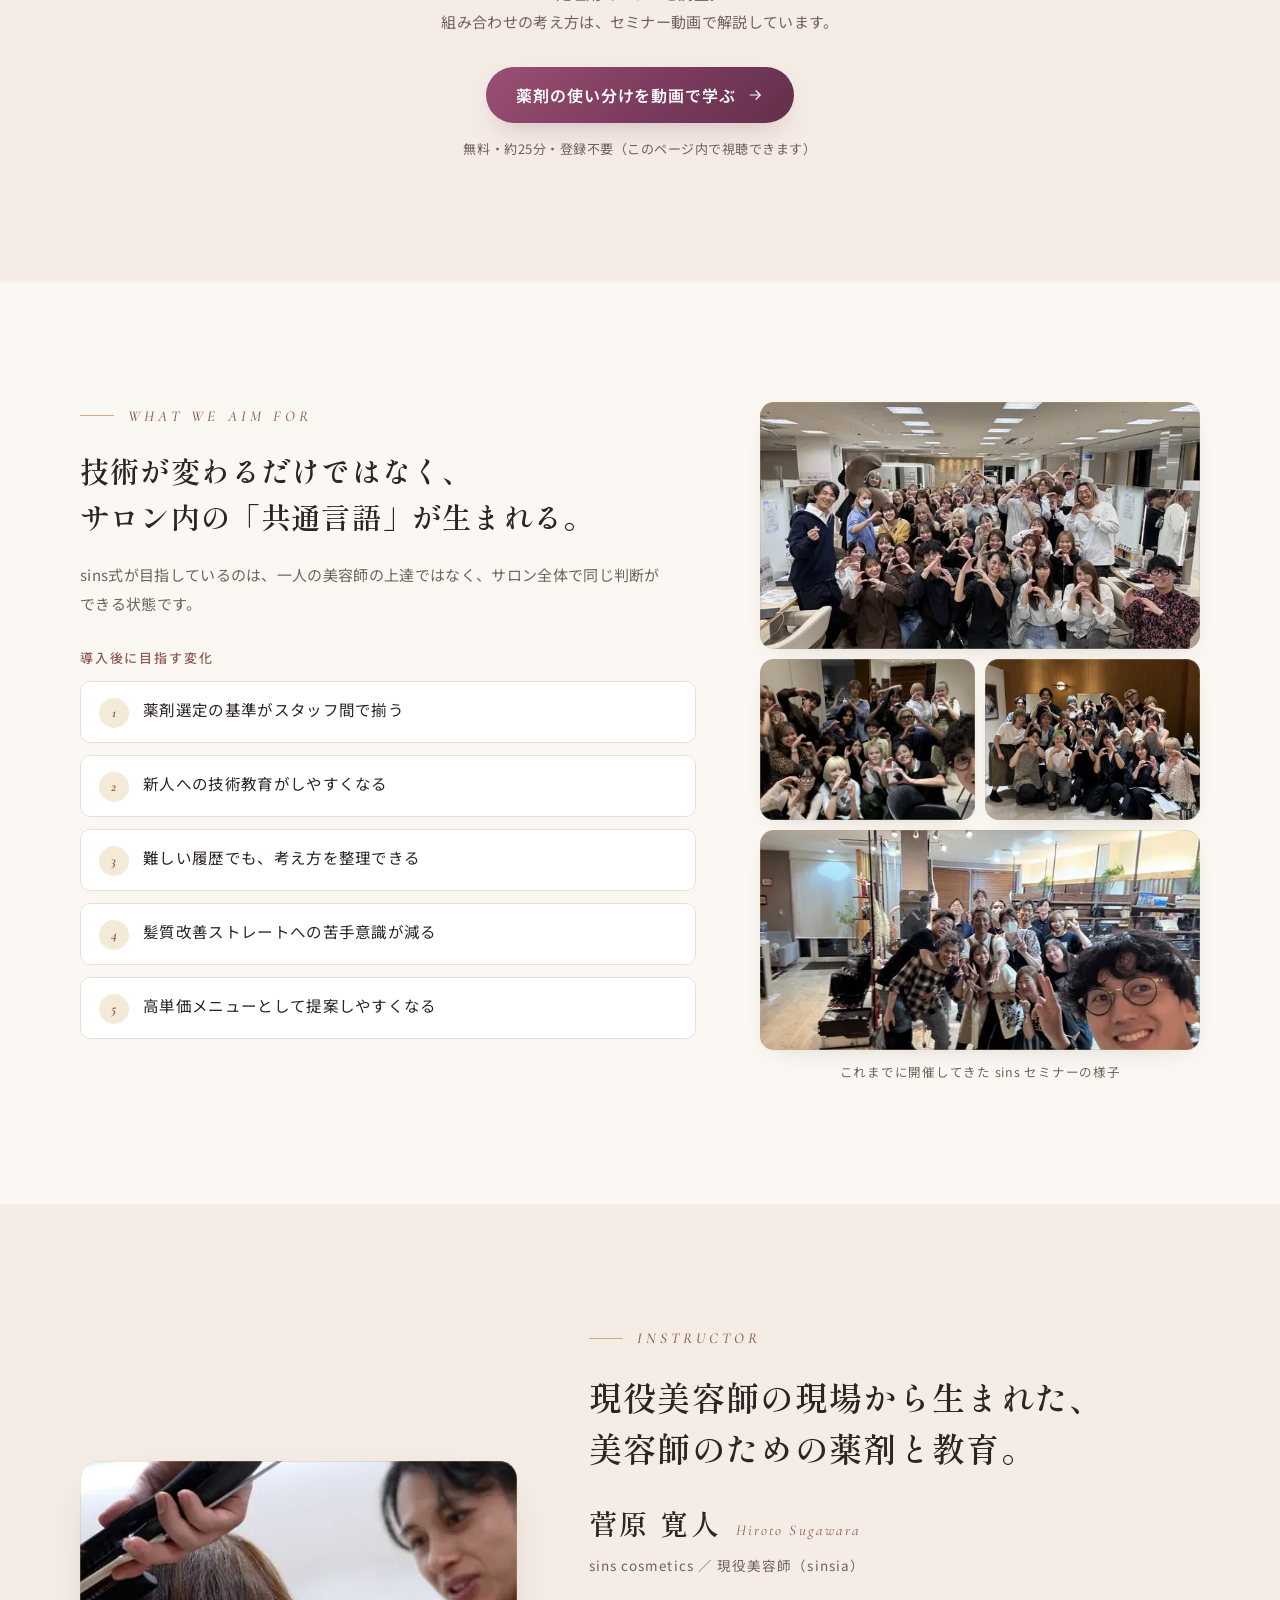
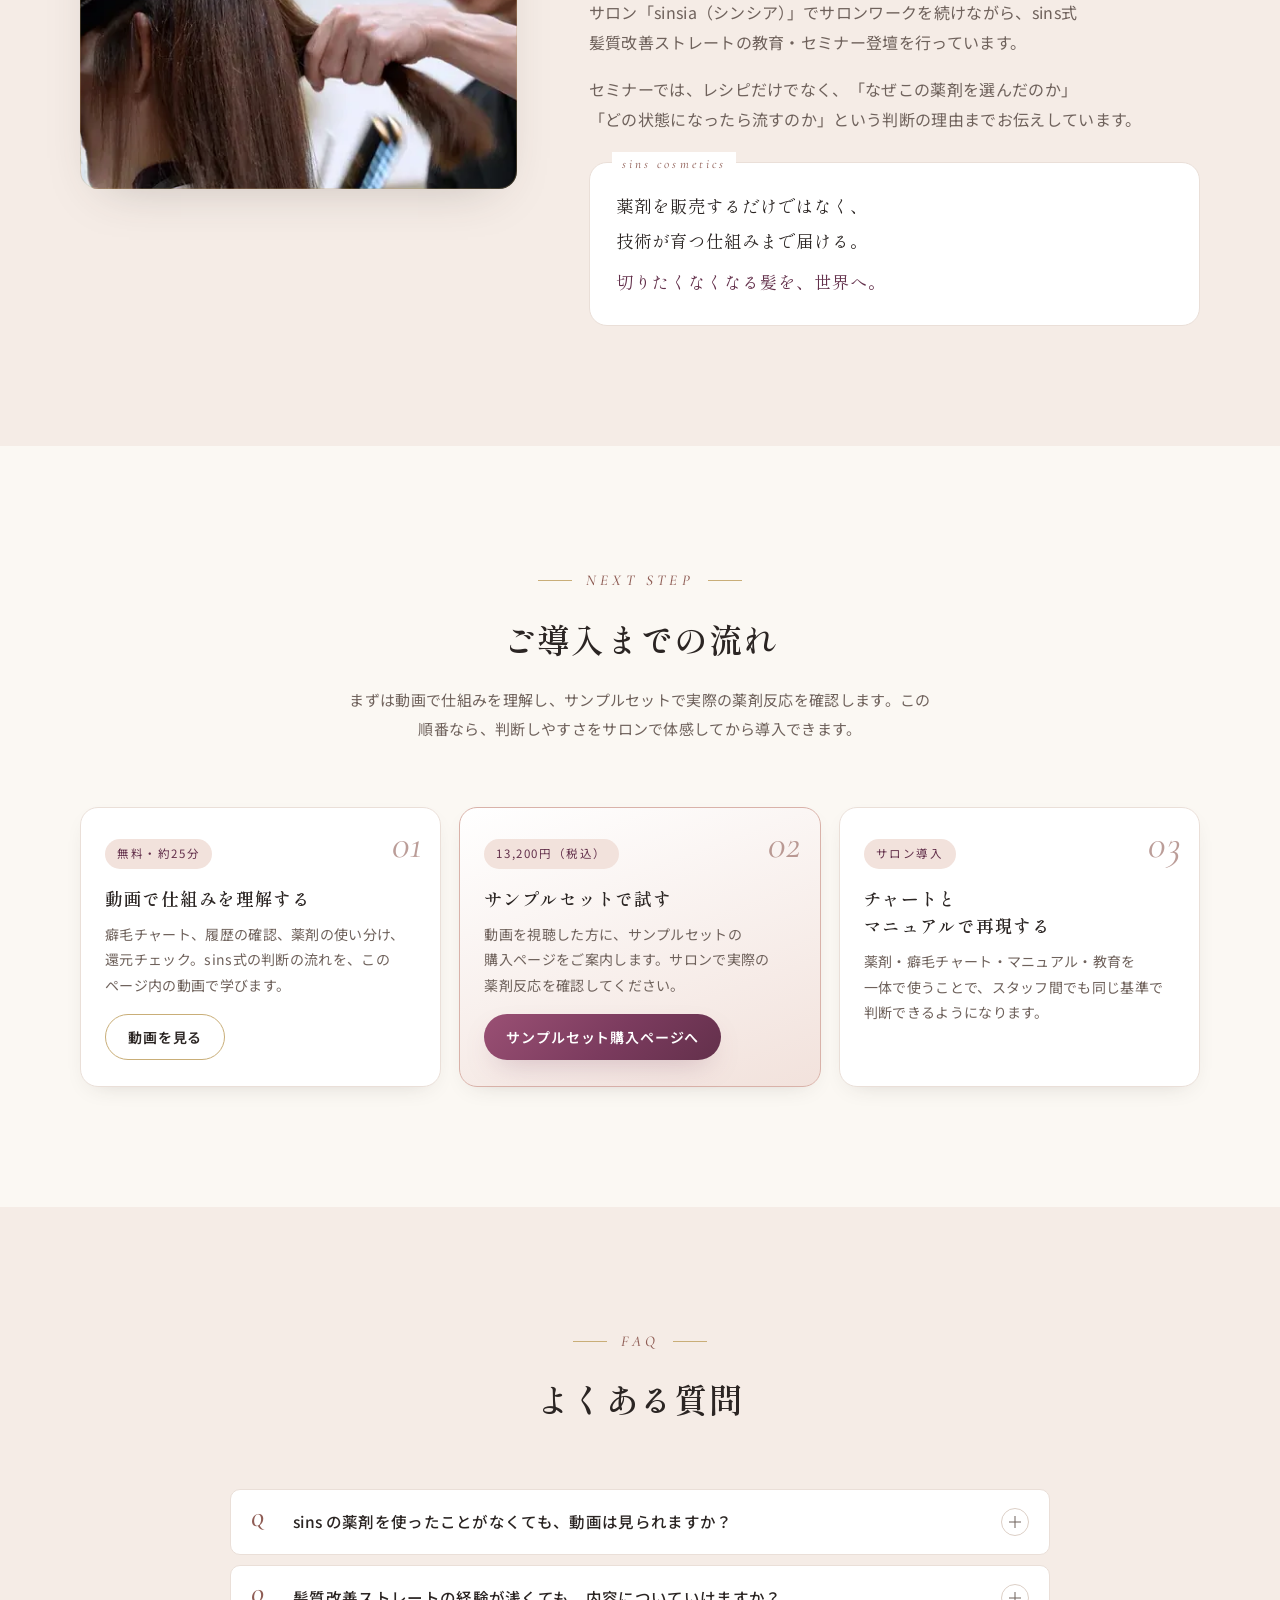
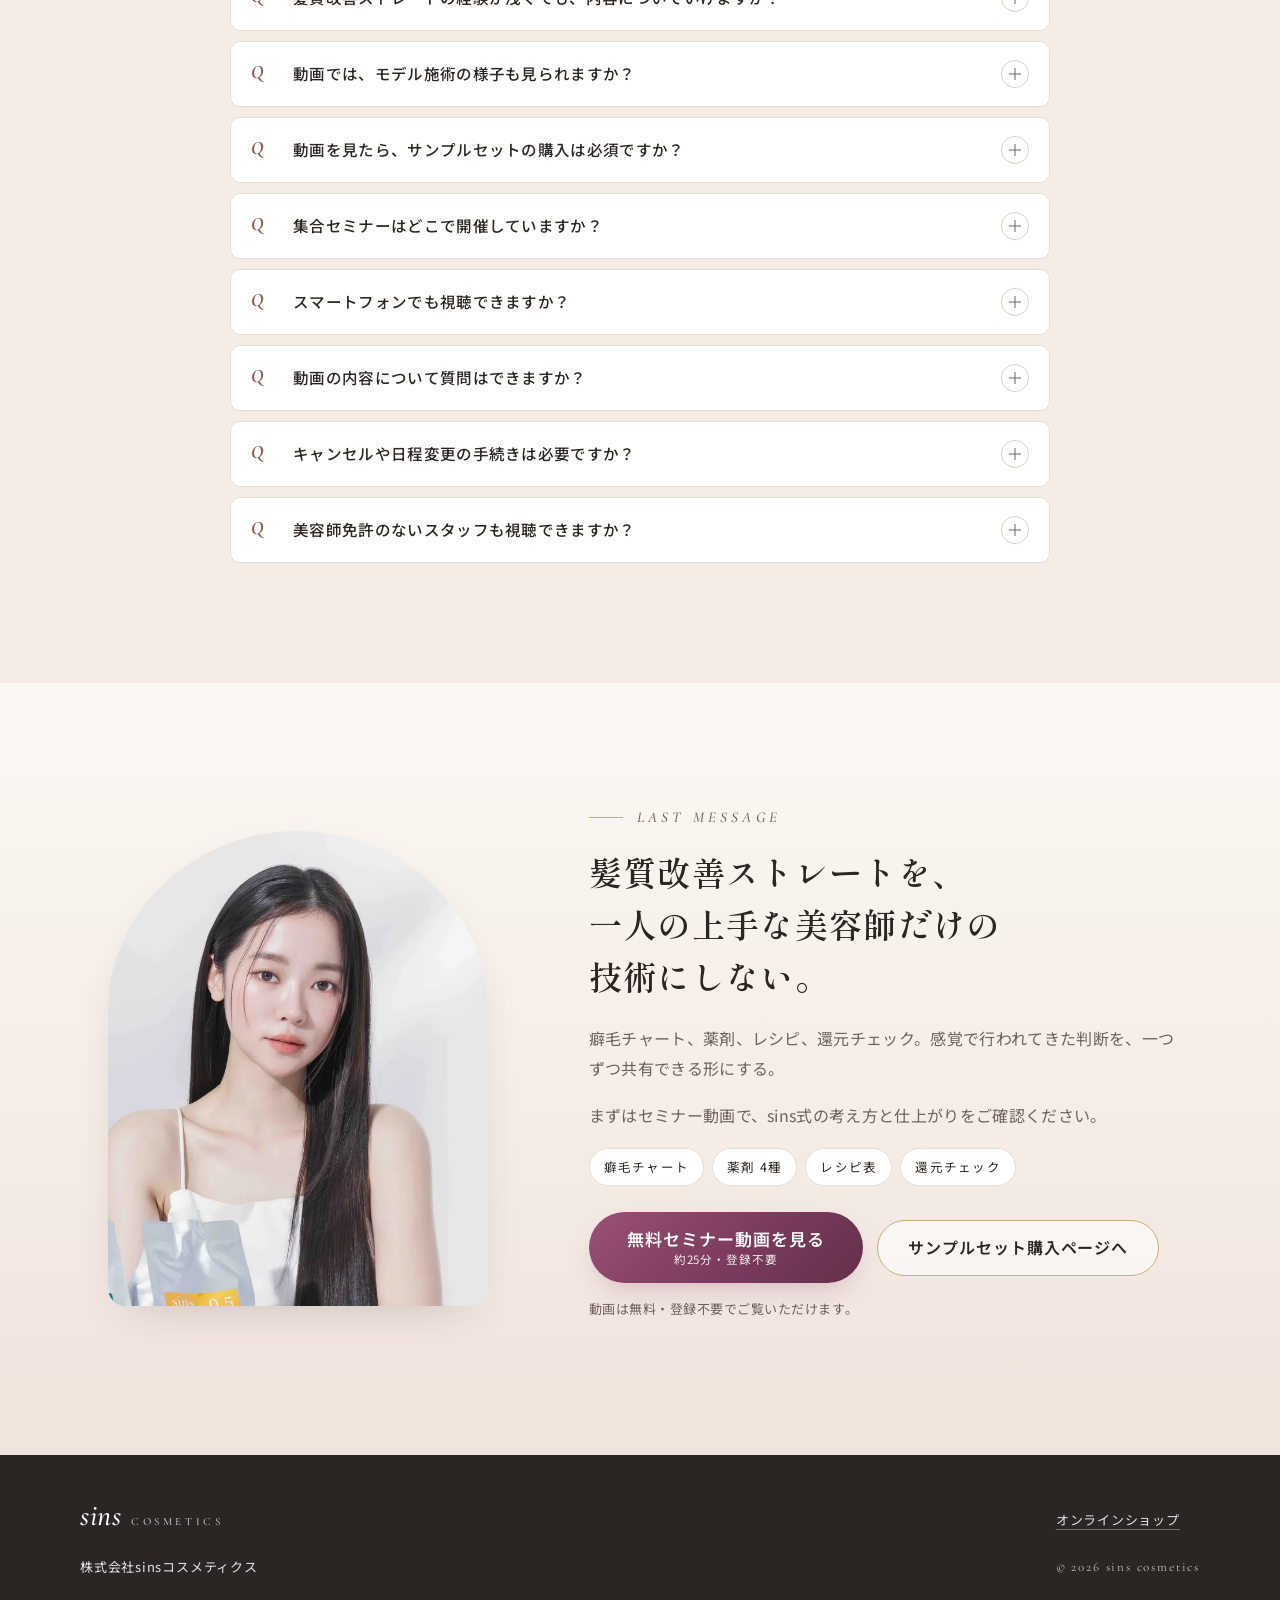
==== commit 5e3a41c5: "refactor(sins): split into config.js / css / js for easy editing, add beginner guide, JS-generated F" ====
--- a/sins/index.html
+++ b/sins/index.html
@@ -1,5 +1,25 @@
 <!DOCTYPE html>
 <html lang="ja">
+<!--
+  ┌──────────────────────────────────────────────────────────────┐
+  │  編集ガイド（初心者向け）                                          │
+  ├──────────────────────────────────────────────────────────────┤
+  │ 1. 購入URL・動画・価格・LINE・講師名など …… config.js を編集      │
+  │ 2. 文章の変更 …… このファイルの日本語部分を直接書き換える            │
+  │    ・各セクションは「ここから」というコメントで区切られています      │
+  │    ・<span class="nb"> … </span> は「途中で改行させない」印です。      │
+  │      消しても壊れません                                             │
+  │    ・<br> は改行、<br class="show-desktop"> はPC表示だけの改行です     │
+  │ 3. 画像の差し替え …… assets フォルダの同じファイル名で上書き          │
+  │    ・「-600」「-1000」「-1600」は同じ写真の大きさ違いです。            │
+  │      面倒なら同じ画像を全部のサイズ名で保存して構いません             │
+  │ 4. 色や余白 …… css/style.css の一番上「:root」の色コード              │
+  │ 5. 公開URLが決まったら、この下の canonical / og:url / og:image の      │
+  │    「https://o-arakawa.github.io/francdirect-dashboard/sins/」を       │
+  │    実際のURLに置き換えてください（3か所）                           │
+  │ 6. 触らなくてよいもの …… js/main.js、<picture>〜</picture> の中身     │
+  └──────────────────────────────────────────────────────────────┘
+-->
 <head>
 <meta charset="UTF-8">
 <meta name="viewport" content="width=device-width, initial-scale=1.0, viewport-fit=cover">
@@ -26,550 +46,22 @@
 <link rel="preload" as="image" imagesrcset="assets/hero-mobile-800.webp 800w, assets/hero-mobile-1200.webp 1200w" imagesizes="100vw" type="image/webp" media="(max-width: 599px)">
 <link rel="preload" as="image" imagesrcset="assets/hero-1000.webp 1000w, assets/hero-1600.webp 1600w, assets/hero-2400.webp 2400w" imagesizes="(min-width: 900px) 50vw, 100vw" type="image/webp" media="(min-width: 600px)">
 
+<!-- ★ 設定（購入URL・動画・価格など）は config.js を編集してください -->
+<script src="config.js"></script>
 <script>
-/* =====================================================================
-   設定はここだけ（詳細は sins/README.md）
-   ===================================================================== */
-window.SINS_LP_CONFIG = {
-  purchaseUrl: 'https://sins.base.shop',   // サンプルセット購入ページ（BASE）。直販サイトに変わったらここを変更
-  lineUrl: '',                             // 公式LINEのURL。空なら LINE 導線は表示しない
-  contactUrl: '',                          // 集合セミナー等の問い合わせ先（例 'mailto:info@example.com'）。空なら購入ページ内の問い合わせを案内
-  video: {
-    type: 'none',                          // 'youtube' | 'vimeo' | 'mp4' | 'none'
-    src: '',                               // youtube: 動画ID / vimeo: 動画ID / mp4: 動画URL
-    poster: 'assets/iron-1600.jpg'         // 再生前に表示する画像（mp4 のみ）
-  },
-  unlockAt: 0.9,                           // 視聴率がこの値に達したら購入CTAを表示（0.9 = 90%）
-  unlockWhenNoVideo: true,                 // 動画が未設定の間は購入CTAを最初から表示する（この状態は端末に保存しない）
-  unlockTtlDays: 90,                       // 視聴完了の記憶を保持する日数
-  cases: [
-    { title: 'ミディアム・うねりの強い髪', before: 'assets/ba4038-before-600.jpg', after: 'assets/ba4038-after-600.jpg', chart: '', thickness: '', history: '', recipe: '', reason: '' },
-    { title: 'ロング・広がりやすい髪',     before: 'assets/ba4032-before-600.jpg', after: 'assets/ba4032-after-600.jpg', chart: '', thickness: '', history: '', recipe: '', reason: '' },
-    { title: 'ロング・明るめの髪色',       before: 'assets/ba4040a-before-600.jpg', after: 'assets/ba4040a-after-600.jpg', chart: '', thickness: '', history: '', recipe: '', reason: '' }
-  ],
-  price: '13,200円（税込）',                // サンプルセットの価格表記。空文字にすると価格の行が非表示になる
-  profile: { name: '菅原 寛人', romaji: 'Hiroto Sugawara', role: 'sins cosmetics ／ 現役美容師（sinsia）' },
-  testimonials: []                         // 実在の受講者の声のみ。例: { quote: '…', salon: '〇〇（神奈川）', name: '〇〇 様', photo: 'assets/voice-1.jpg' }
-};
 // JS 有効の印（無効時もコンテンツは全て表示される）／ 既視聴者はチラつきなく解放状態で描画
 document.documentElement.classList.add('js');
-try { var _c = window.SINS_LP_CONFIG, _k = 'sins_lp_unlocked_v1:' + ((_c.video && _c.video.type) || 'none') + ':' + ((_c.video && _c.video.src) || ''); var _u = JSON.parse(localStorage.getItem(_k) || 'null'); if (_u && _u.t && (Date.now() - _u.t) < (_c.unlockTtlDays || 90) * 864e5) document.documentElement.setAttribute('data-unlocked', ''); } catch (e) {}
+try { var _c = window.SINS_LP_CONFIG || {}, _k = 'sins_lp_unlocked_v1:' + ((_c.video && _c.video.type) || 'none') + ':' + ((_c.video && _c.video.src) || ''); var _u = JSON.parse(localStorage.getItem(_k) || 'null'); if (_u && _u.t && (Date.now() - _u.t) < (_c.unlockTtlDays || 90) * 864e5) document.documentElement.setAttribute('data-unlocked', ''); } catch (e) {}
 </script>
 
-<style>
-/* =====================================================================
-   Design tokens
-   ===================================================================== */
-:root{
-  --bg:#FBF8F3;          /* ivory（ページ地色） */
-  --bg-2:#F5ECE6;        /* 淡いローズベージュ（交互セクション） */
-  --bg-3:#F0E3DC;        /* deeper blush */
-  --surface:#FFFFFF;
-  --ink:#2B2523;         /* 暖色チャコール */
-  --ink-2:#6F625C;       /* 補助文（AA） */
-  --ink-3:#6F625C;       /* 注記・ラベル（AA） */
-  --line:#EADFD8;
-  --line-2:#DCCFC6;
-  --gold:#C9AE78;        /* ヘアライン・装飾専用（文字色には使わない） */
-  --gold-ink:#8F5D55;    /* アクセント（眉見出し・番号など文字用、AA） */
-  --gold-2:#E4D2AE;
-  --gold-3:#F3EAD8;
-  --rose:#D9B2A9;
-  --rose-2:#F2E2DC;
-  --accent-soft:#E8CFC8;
-  --cta:#7B3B5E;         /* 深いモーヴ — 商品色（赤/青/緑/黄）とも明確に区別。白文字で AA */
-  --cta-2:#9A5074;
-  --cta-dark:#63304B;
-  --ok:#587A5C;
-  --t7:#C63C3C; --tc6:#2E63C4; --f45:#1E8F73; --f05:#E9A824;
-  --serif:'Shippori Mincho','Hiragino Mincho ProN','Yu Mincho',serif;
-  --sans:'Noto Sans JP','Hiragino Kaku Gothic ProN','Hiragino Sans',sans-serif;
-  --latin:'Cormorant Garamond','Times New Roman',serif;
-  --radius:18px;
-  --radius-sm:10px;
-  --shadow:0 18px 50px -24px rgba(58,50,47,.28);
-  --shadow-sm:0 8px 24px -14px rgba(58,50,47,.25);
-  --container:1120px;
-  --header-h:64px;
-  --ease:cubic-bezier(.22,.61,.36,1);
-}
-*,*::before,*::after{box-sizing:border-box;margin:0;padding:0}
-html{scroll-behavior:smooth;-webkit-text-size-adjust:100%}
-@media (prefers-reduced-motion:reduce){html{scroll-behavior:auto}}
-body{background:var(--bg);color:var(--ink);font-family:var(--sans);font-weight:400;line-height:1.9;letter-spacing:.02em;font-size:16px;overflow-x:hidden;-webkit-font-smoothing:antialiased}
-img{max-width:100%;height:auto;display:block}
-a{color:inherit;text-decoration:none}
-ul,ol{list-style:none}
-button{font:inherit;color:inherit;background:none;border:0;cursor:pointer}
-:focus-visible{outline:2px solid var(--cta);outline-offset:3px;border-radius:4px}
-.sr-only{position:absolute;width:1px;height:1px;padding:0;margin:-1px;overflow:hidden;clip:rect(0,0,0,0);white-space:nowrap;border:0}
-a.sr-only:focus{position:fixed;top:12px;left:12px;width:auto;height:auto;margin:0;padding:10px 16px;clip:auto;white-space:normal;background:var(--cta);color:#fff;border-radius:999px;z-index:100}
-section:focus,main:focus{outline:none}
-.container{width:min(var(--container),100% - 40px);margin-inline:auto}
-@media (min-width:900px){.container{width:min(var(--container),100% - 80px)}}
-section{position:relative;scroll-margin-top:var(--header-h)}
-.section{padding:72px 0}
-@media (min-width:900px){.section{padding:120px 0}}
-.bg-2{background:var(--bg-2)}
-.bg-3{background:linear-gradient(180deg,var(--bg-2) 0%,var(--bg-3) 100%)}
-.bg-white{background:var(--surface)}
-
-/* typography */
-.eyebrow{font-family:var(--latin);font-style:italic;font-weight:500;font-size:15px;letter-spacing:.28em;text-transform:uppercase;color:var(--gold-ink);display:flex;align-items:center;gap:14px;margin-bottom:18px}
-.eyebrow::before{content:'';width:34px;height:1px;background:var(--gold)}
-.eyebrow.is-center{justify-content:center}
-.eyebrow.is-center::after{content:'';width:34px;height:1px;background:var(--gold)}
-h1,h2,h3{font-family:var(--serif);font-weight:600;line-height:1.55;letter-spacing:.04em;text-wrap:balance;word-break:auto-phrase}
-.lead,.hero__sub,.problem__close,.band__lines,.method__text p,.instructor__text p,.final__body p,.ns p,.step4 p,.products__lead,.product__role,.outcomes li,.gate__open p,.checklist li,.learn li,.timeline__txt,.faq .a p,.note{word-break:auto-phrase}
-h2{font-size:clamp(23px,2.6vw,36px);margin-bottom:22px}
-h3{font-size:clamp(18px,1.6vw,22px)}
-.lead{color:var(--ink-2);font-size:clamp(15px,1.1vw,17px);max-width:40em}
-.lead+.lead{margin-top:1em}
-.center{text-align:center}
-.center .lead{margin-inline:auto}
-.section-head{margin-bottom:44px}
-@media (min-width:900px){.section-head{margin-bottom:64px}}
-.note{font-size:13px;color:var(--ink-3);line-height:1.8}
-strong{font-weight:600}
-.em{color:var(--cta-dark)}
-
-/* buttons */
-.btn{display:inline-flex;align-items:center;justify-content:center;gap:10px;min-height:56px;padding:14px 30px;white-space:nowrap;border-radius:999px;font-weight:600;font-size:16px;letter-spacing:.06em;line-height:1.3;transition:transform .35s var(--ease),box-shadow .35s var(--ease),background .35s;text-align:center;position:relative}
-.btn--primary{background:linear-gradient(135deg,var(--cta-2) 0%,var(--cta) 55%,var(--cta-dark) 100%);color:#fff;box-shadow:0 12px 30px -12px rgba(123,59,94,.35)}
-.btn--primary:hover{transform:translateY(-2px);box-shadow:0 18px 36px -14px rgba(123,59,94,.45)}
-.btn--primary .btn__sub{display:block;font-weight:400;font-size:11.5px;letter-spacing:.08em;opacity:.9;margin-top:2px}
-.btn--ghost{border:1px solid var(--gold);color:var(--ink);background:rgba(255,255,255,.6)}
-.btn--ghost:hover{background:#fff;transform:translateY(-2px);box-shadow:var(--shadow-sm)}
-.btn--lg{min-height:64px;padding:16px 38px;font-size:17px}
-.btn--block{width:100%}
-.btn .arrow{width:18px;height:18px;flex:none}
-.btn-row{display:flex;flex-direction:column;gap:14px;align-items:stretch}
-@media (min-width:640px){.btn-row{flex-direction:row;flex-wrap:wrap;align-items:center;justify-content:flex-start}.btn-row.is-center{justify-content:center}}
-.cta-note{font-size:13px;color:var(--ink-3);margin-top:14px;letter-spacing:.04em}
-
-/* reveal */
-html.js [data-reveal]{opacity:0;transform:translateY(22px);transition:opacity .9s var(--ease),transform .9s var(--ease)}
-html.js [data-reveal].is-in{opacity:1;transform:none}
-[data-reveal][data-delay="1"]{transition-delay:.12s}[data-reveal][data-delay="2"]{transition-delay:.24s}[data-reveal][data-delay="3"]{transition-delay:.36s}
-@media (prefers-reduced-motion:reduce){html.js [data-reveal]{opacity:1;transform:none;transition:none}}
-/* 既視聴者：JS 実行前から解放状態で描画（チラつき防止） */
-html[data-unlocked] .btn[data-unlocked][hidden]{display:inline-flex !important}
-html[data-unlocked] .btn[data-locked]{display:none !important}
-html[data-unlocked] .gate__locked{display:none}
-html[data-unlocked] .gate__open{display:grid}
-.num{font-variant-numeric:tabular-nums}
-
-/* =====================================================================
-   Header
-   ===================================================================== */
-.header{position:fixed;inset:0 0 auto 0;z-index:50;height:var(--header-h);display:flex;align-items:center;transition:background .4s,box-shadow .4s,backdrop-filter .4s}
-.header.is-scrolled{background:rgba(251,248,243,.86);backdrop-filter:blur(12px);-webkit-backdrop-filter:blur(12px);box-shadow:0 1px 0 var(--line)}
-.header__in{display:flex;align-items:center;justify-content:space-between;gap:20px}
-.logo{display:inline-flex;align-items:baseline;gap:10px;min-height:44px;font-family:var(--latin);font-style:italic;font-weight:500;font-size:30px;letter-spacing:.02em;color:var(--ink);line-height:1}
-.logo small{font-family:var(--latin);font-style:normal;font-size:11px;letter-spacing:.32em;text-transform:uppercase;color:var(--ink-3)}
-.nav{display:none;gap:28px;font-size:13.5px;letter-spacing:.1em;color:var(--ink-2)}
-.nav a{position:relative;padding:6px 0}
-.nav a::after{content:'';position:absolute;left:0;right:0;bottom:0;height:1px;background:var(--gold);transform:scaleX(0);transform-origin:left;transition:transform .35s var(--ease)}
-.nav a:hover::after{transform:scaleX(1)}
-@media (min-width:1000px){.nav{display:flex}}
-.header .btn{min-height:42px;padding:8px 20px;font-size:13.5px;transition:opacity .35s,visibility .35s}
-@media (max-width:1023px){.header .btn{display:none !important}}
-.header.hero-cta-visible .btn{opacity:0;pointer-events:none;visibility:hidden}
-@media (max-width:420px){.header .btn{padding:8px 14px;font-size:12.5px}}
-
-/* =====================================================================
-   Hero
-   ===================================================================== */
-.hero{position:relative;padding-top:var(--header-h);background:linear-gradient(180deg,#F4EFEA 0%,var(--bg) 100%);overflow:hidden}
-.hero__media{position:relative;aspect-ratio:1/1}
-@media (max-width:599px){.hero__note{display:none}.hero__sub{margin-bottom:18px}}
-@media (min-width:600px) and (max-width:899px){.hero__media{aspect-ratio:16/10}.hero__media img{object-position:55% 45%}}
-.hero__media img{width:100%;height:100%;object-fit:cover;object-position:62% 28%}
-.hero__media::after{content:'';position:absolute;inset:auto 0 0 0;height:38%;background:linear-gradient(180deg,rgba(251,248,243,0) 0%,var(--bg) 100%)}
-.hero__body{position:relative;padding:12px 20px 56px;width:min(100%,1120px);margin-inline:auto}
-.hero__eyebrow{font-size:13px;letter-spacing:.14em;color:var(--cta-dark);font-weight:500;display:inline-flex;align-items:center;gap:10px;margin-bottom:16px}
-.hero__eyebrow::before{content:'';width:6px;height:6px;border-radius:50%;background:var(--gold)}
-.hero h1{font-size:clamp(30px,7.6vw,66px);line-height:1.32;font-weight:600;letter-spacing:.03em;margin-bottom:16px}
-@media (min-width:900px){.hero h1{margin-bottom:22px}}
-@media (min-width:900px){.hero h1{font-size:clamp(38px,3.9vw,54px)}}
-.hero h1 .thin{font-weight:500;color:var(--gold-ink)}
-.hero__link{display:inline-flex;align-items:center;gap:8px;font-size:14px;letter-spacing:.08em;color:var(--gold-ink);border-bottom:1px solid var(--gold);padding:4px 2px;margin-left:6px;min-height:44px}
-.hero__link:hover{color:var(--cta)}
-html.js .hero__body > *{animation:rise .9s var(--ease) both}
-html.js .hero__body > :nth-child(2){animation-delay:.12s}html.js .hero__body > :nth-child(3){animation-delay:.24s}html.js .hero__body > :nth-child(4){animation-delay:.32s}html.js .hero__body > :nth-child(5){animation-delay:.42s}html.js .hero__body > :nth-child(6){animation-delay:.52s}
-html.js .hero__media img{animation:zoomin 1.8s var(--ease) both}
-@keyframes rise{from{opacity:0;transform:translateY(16px)}to{opacity:1;transform:none}}
-@keyframes zoomin{from{transform:scale(1.03)}to{transform:none}}
-@media (prefers-reduced-motion:reduce){html.js .hero__body > *,html.js .hero__media img{animation:none}}
-.hero__sub{font-size:clamp(15px,1.15vw,17.5px);color:var(--ink-2);max-width:34em;margin-bottom:10px;line-height:1.85}
-.hero__note{font-size:13.5px;color:var(--ink-3);margin-bottom:22px;letter-spacing:.04em}
-@media (min-width:900px){.hero__note{margin-bottom:30px}}
-.hero .btn-row{margin-bottom:30px}
-.trust{display:grid;grid-template-columns:repeat(2,1fr);gap:10px 18px;max-width:520px}
-.trust li{display:flex;align-items:center;gap:10px;font-size:13px;letter-spacing:.06em;color:var(--ink-2)}
-.trust li::before{content:'';width:22px;height:22px;flex:none;border-radius:50%;border:1px solid var(--gold);background:radial-gradient(circle at 50% 50%,var(--gold) 0 3px,transparent 3.5px)}
-.hero__deco{position:absolute;right:-6%;top:12%;width:46vw;max-width:520px;aspect-ratio:1;border-radius:50%;background:radial-gradient(circle,rgba(217,178,169,.35) 0%,rgba(217,178,169,0) 70%);pointer-events:none}
-@media (min-width:900px){
-  .hero{min-height:min(860px,92vh);display:flex;align-items:center}
-  .hero__in{display:grid;grid-template-columns:minmax(0,1fr) minmax(0,1fr);align-items:center;gap:40px;width:min(1280px,100% - 80px);margin-inline:auto;padding:40px 0 60px}
-  .hero__media{aspect-ratio:auto;max-height:none;height:min(760px,78vh);order:2;border-radius:28px 0 0 28px;overflow:hidden;margin-right:calc(-1 * max(0px,(100vw - 1280px)/2) - 40px);box-shadow:var(--shadow)}
-  .hero__media img{object-position:62% 40%}
-  .hero__media::after{display:none}
-  .hero__body{order:1;padding:0;width:auto;margin:0}
-}
-@media (min-width:1280px){.hero__media{border-radius:28px;margin-right:0}}
-.scroll-cue{display:none}
-@media (min-width:900px){.scroll-cue{display:flex;position:absolute;left:max(40px,calc((100% - 1280px) / 2 + 40px));bottom:22px;flex-direction:column;align-items:center;gap:6px;font-family:var(--latin);font-style:italic;font-size:13px;letter-spacing:.3em;color:var(--ink-3)}
-.scroll-cue::after{content:'';width:1px;height:38px;background:linear-gradient(180deg,var(--gold),transparent);animation:cue 2.2s var(--ease) infinite}}
-@keyframes cue{0%{transform:scaleY(0);transform-origin:top}50%{transform:scaleY(1);transform-origin:top}51%{transform-origin:bottom}100%{transform:scaleY(0);transform-origin:bottom}}
-@media (prefers-reduced-motion:reduce){.scroll-cue::after{animation:none}}
-
-/* =====================================================================
-   Problem (悩み)
-   ===================================================================== */
-.problem__grid{display:grid;gap:40px}
-@media (min-width:900px){.problem__grid{grid-template-columns:5fr 7fr;gap:64px;align-items:start}}
-.problem__media{border-radius:var(--radius);overflow:hidden;box-shadow:var(--shadow);position:relative;aspect-ratio:4/3}
-.problem__media img{width:100%;height:100%;object-fit:cover}
-@media (min-width:900px){.problem__media{aspect-ratio:4/5;position:sticky;top:calc(var(--header-h) + 24px)}}
-.problem__media figcaption{position:absolute;left:18px;bottom:14px;font-family:var(--latin);font-style:italic;font-size:13px;letter-spacing:.2em;color:#fff;text-shadow:0 1px 8px rgba(0,0,0,.4)}
-.checklist{display:grid;gap:12px}
-.checklist li{display:flex;gap:14px;align-items:flex-start;background:var(--surface);border:1px solid var(--line);border-radius:var(--radius-sm);padding:16px 18px;font-size:15px;line-height:1.75;box-shadow:0 2px 0 rgba(58,50,47,.02)}
-.check-svg{width:22px;height:22px;flex:none;margin-top:4px}
-.problem__close{margin-top:36px;padding:28px 26px;border-left:2px solid var(--gold);background:linear-gradient(90deg,var(--gold-3),transparent);font-family:var(--serif);font-size:clamp(16px,1.3vw,19px);line-height:2;letter-spacing:.04em}
-
-/* =====================================================================
-   Method (sins式)
-   ===================================================================== */
-.steps4{display:grid;gap:14px;counter-reset:step}
-@media (min-width:640px) and (max-width:899px){.steps4{grid-template-columns:repeat(2,1fr);gap:14px}}
-@media (min-width:900px){.steps4{grid-template-columns:repeat(4,minmax(0,1fr));gap:0;position:relative}
-.steps4::before{content:'';position:absolute;left:12%;right:12%;top:38px;height:1px;background:linear-gradient(90deg,transparent,var(--gold-2) 12%,var(--gold-2) 88%,transparent)}}
-.step4{text-align:center;padding:18px 16px;background:var(--surface);border:1px solid var(--line);border-radius:var(--radius);position:relative}
-@media (min-width:900px){.step4{background:transparent;border:0;padding:0 14px}}
-.step4__num{width:76px;height:76px;margin:0 auto 16px;border-radius:50%;background:var(--surface);border:1px solid var(--gold-2);display:grid;place-items:center;font-family:var(--latin);font-style:italic;font-size:30px;color:var(--gold-ink);box-shadow:var(--shadow-sm);position:relative}
-.step4__num::after{counter-increment:step;content:'0' counter(step)}
-.step4 h3{font-size:17px;line-height:1.6;margin-bottom:8px}
-.step4 p{font-size:13.5px;color:var(--ink-2);line-height:1.8}
-.method__body{display:grid;gap:40px;margin-top:56px}
-@media (min-width:900px){.method__body{grid-template-columns:1fr 1fr;gap:64px;align-items:center;margin-top:88px}}
-.chart-card{background:var(--surface);border:1px solid var(--line);border-radius:var(--radius);padding:26px 22px 22px;box-shadow:var(--shadow)}
-.chart-card__title{font-family:var(--latin);font-size:13px;letter-spacing:.3em;text-transform:uppercase;color:var(--ink-3);text-align:center;margin-bottom:18px}
-.chart-card__title b{display:block;font-family:var(--serif);font-size:15px;letter-spacing:.14em;color:var(--ink);margin-top:4px;font-weight:600}
-.waves{display:grid;grid-template-columns:repeat(4,1fr);gap:10px}
-.wave{text-align:center;padding:12px 4px 10px;border-radius:12px;background:var(--bg)}
-.wave svg{width:100%;height:96px;display:block;margin:0 auto 8px}
-@media (max-width:700px){.process-hint{display:block}}
-.process-hint{display:none;text-align:center;font-size:11.5px;letter-spacing:.14em;color:var(--ink-3);margin-top:6px}
-html.js .chart-card .wave path{stroke-dasharray:1;stroke-dashoffset:1;transition:stroke-dashoffset 1.4s var(--ease)}
-html.js .chart-card.is-in .wave path{stroke-dashoffset:0}
-html.js .chart-card.is-in .wave:nth-child(2) path{transition-delay:.15s}html.js .chart-card.is-in .wave:nth-child(3) path{transition-delay:.3s}html.js .chart-card.is-in .wave:nth-child(4) path{transition-delay:.45s}
-@media (prefers-reduced-motion:reduce){html.js .chart-card .wave path{stroke-dashoffset:0;transition:none}}
-.wave b{display:block;font-family:var(--latin);font-size:24px;line-height:1;color:var(--ink);margin-bottom:4px}
-.wave span{display:block;font-size:11px;letter-spacing:.06em;color:var(--ink-2);line-height:1.4}
-.chart-card__photo{margin-top:16px;border-radius:12px;overflow:hidden;aspect-ratio:16/9}
-.chart-card__photo img{width:100%;height:100%;object-fit:cover}
-.chart-card__cap{font-size:12px;color:var(--ink-3);margin-top:10px;text-align:center;letter-spacing:.04em}
-.method__text p{margin-bottom:1.1em;color:var(--ink-2)}
-.method__text p strong{color:var(--ink)}
-
-/* =====================================================================
-   Flow (薬剤選定の流れ)
-   ===================================================================== */
-.flow__grid{display:grid;gap:44px}
-@media (min-width:900px){.flow__grid{grid-template-columns:7fr 5fr;gap:72px;align-items:start}}
-.timeline{display:grid;gap:0;margin-top:34px;position:relative}
-.timeline li{display:grid;grid-template-columns:44px 1fr;gap:16px;padding:14px 0;position:relative}
-.timeline li::before{content:'';position:absolute;left:21px;top:0;bottom:0;width:1px;background:var(--line-2)}
-.timeline li:first-child::before{top:50%}.timeline li:last-child::before{bottom:50%}
-.timeline__num{width:44px;height:44px;border-radius:50%;background:var(--surface);border:1px solid var(--gold);display:grid;place-items:center;font-family:var(--latin);font-size:17px;color:var(--gold-ink);position:relative;z-index:1;box-shadow:0 0 0 6px var(--bg)}
-.bg-2 .timeline__num{box-shadow:0 0 0 6px var(--bg-2)}
-.timeline__txt{padding-top:7px;font-size:15.5px;line-height:1.75}
-.timeline__txt small{display:block;font-size:12.5px;color:var(--ink-3);margin-top:2px}
-.flow__photos{display:grid;gap:14px}
-@media (max-width:899px){.flow__photos{grid-template-columns:repeat(3,1fr)}}
-.flow__photos figure{border-radius:14px;overflow:hidden;box-shadow:var(--shadow-sm);position:relative;aspect-ratio:3/2}
-@media (max-width:899px){.flow__photos figure{aspect-ratio:3/4}}
-.flow__photos img{width:100%;height:100%;object-fit:cover}
-.flow__photos figcaption{position:absolute;left:0;right:0;bottom:0;padding:26px 14px 10px;font-size:12px;letter-spacing:.08em;color:#fff;background:linear-gradient(180deg,rgba(0,0,0,0),rgba(0,0,0,.45))}
-@media (max-width:899px){.flow__photos figcaption{font-size:12.5px;padding:18px 6px 7px;letter-spacing:.02em}}
-@media (min-width:600px) and (max-width:899px){.flow__photos figcaption{font-size:12.5px;letter-spacing:.06em}}
-
-/* =====================================================================
-   Cases (ビフォーアフター)
-   ===================================================================== */
-.cases{display:grid;gap:26px}
-@media (min-width:760px){.cases{grid-template-columns:repeat(3,minmax(0,1fr));gap:22px}}
-.case{background:var(--surface);border:1px solid var(--line);border-radius:var(--radius);overflow:hidden;box-shadow:var(--shadow-sm)}
-.ba{position:relative;aspect-ratio:4/5;overflow:hidden;user-select:none;-webkit-user-select:none;touch-action:pan-y;background:var(--bg-2)}
-.ba::before{content:'';display:block;padding-top:100%}
-@supports (aspect-ratio:1){.ba::before{display:none}}
-.ba picture{display:contents}
-.ba__img{position:absolute;inset:0;width:100%;height:100%;object-fit:cover;pointer-events:none}
-.ba__after{position:absolute;inset:0;--pos:50%;clip-path:inset(0 calc(100% - var(--pos)) 0 0)}
-.ba__handle::before{content:'';position:absolute;top:0;bottom:0;left:-1px;width:2px;background:#fff;box-shadow:0 0 12px rgba(0,0,0,.35)}
-.ba__label{position:absolute;top:12px;font-family:var(--latin);font-style:italic;font-size:14px;letter-spacing:.2em;padding:5px 12px;border-radius:999px;background:rgba(58,50,47,.55);color:#fff;backdrop-filter:blur(4px);pointer-events:none}
-.ba__label--before{left:12px}.ba__label--after{right:12px;background:rgba(123,59,94,.85)}
-.ba__handle{position:absolute;top:0;bottom:0;left:50%;width:0;pointer-events:none}
-.ba__handle span{position:absolute;top:50%;left:50%;transform:translate(-50%,-50%);width:44px;height:44px;border-radius:50%;background:#fff;box-shadow:0 4px 16px rgba(0,0,0,.25);display:grid;place-items:center}
-.ba__handle span::before{content:'◂';font-size:13px;color:var(--ink);position:absolute;left:9px;top:50%;transform:translateY(-50%)}
-.ba__handle span::after{content:'▸';font-size:13px;color:var(--ink);position:absolute;right:9px;top:50%;transform:translateY(-50%)}
-.ba__range{position:absolute;inset:0;width:100%;height:100%;opacity:0;cursor:ew-resize;margin:0;-webkit-appearance:none;appearance:none;background:transparent}
-.ba__range:focus-visible{opacity:1;outline:3px solid var(--cta);outline-offset:-3px;border-radius:0}
-.ba__hint{position:absolute;left:50%;bottom:12px;transform:translateX(-50%);font-size:11px;letter-spacing:.14em;color:#fff;background:rgba(58,50,47,.5);padding:4px 12px;border-radius:999px;pointer-events:none;white-space:nowrap}
-.case__body{padding:20px 20px 22px}
-.case__num{font-family:var(--latin);font-style:italic;font-size:13px;letter-spacing:.3em;color:var(--gold-ink);margin-bottom:4px}
-.case__title{font-size:17px;margin-bottom:12px}
-.case__dl{display:grid;gap:6px;font-size:13px}
-.case__row{display:grid;grid-template-columns:92px 1fr;gap:8px;padding:6px 0;border-top:1px dashed var(--line)}
-.case__row dt{color:var(--ink-3);letter-spacing:.04em}
-.case__row dd{color:var(--ink)}
-.case__row.is-empty dd span{color:var(--ink-3);font-size:12px}
-.gallery{display:grid;grid-template-columns:repeat(2,1fr);gap:12px;margin-top:40px}
-@media (min-width:760px){.gallery{grid-template-columns:repeat(3,1fr);gap:16px}}
-.pair{position:relative;border-radius:14px;overflow:hidden;box-shadow:var(--shadow-sm);display:grid;grid-template-columns:1fr 1fr;gap:2px;background:#fff;aspect-ratio:4/3}
-.pair img{width:100%;height:100%;object-fit:cover}
-.pair picture{display:contents}
-.pair span{position:absolute;top:8px;font-family:var(--latin);font-style:italic;font-size:11px;letter-spacing:.16em;padding:3px 9px;border-radius:999px;background:rgba(58,50,47,.55);color:#fff}
-.pair span:first-of-type{left:8px}.pair span:last-of-type{right:8px;background:rgba(123,59,94,.85)}
-.cases__note{margin-top:22px;text-align:center}
-
-/* =====================================================================
-   Mid CTA (band)
-   ===================================================================== */
-.band{position:relative;overflow:hidden;color:var(--ink);padding:88px 0}
-@media (min-width:900px){.band{padding:140px 0}}
-.band__bg{position:absolute;inset:0;z-index:0}
-.band__bg img{width:100%;height:100%;object-fit:cover;object-position:center 30%}
-.band__bg::after{content:'';position:absolute;inset:0;background:linear-gradient(180deg,rgba(251,248,243,.94) 0%,rgba(251,248,243,.86) 50%,rgba(251,248,243,.94) 100%)}
-.band__in{position:relative;z-index:1;text-align:center;max-width:760px;margin-inline:auto}
-.band__lines{font-family:var(--serif);font-size:clamp(16px,1.4vw,20px);line-height:2.1;letter-spacing:.06em;margin:22px 0 10px}
-.band .lead{margin-inline:auto;margin-bottom:34px}
-
-/* =====================================================================
-   Seminar (video)
-   ===================================================================== */
-.learn{display:grid;gap:10px;margin-top:8px}
-@media (min-width:760px){.learn{grid-template-columns:1fr 1fr;gap:12px 22px}}
-.learn li{display:flex;gap:12px;align-items:flex-start;padding:12px 14px;background:var(--surface);border:1px solid var(--line);border-radius:var(--radius-sm);font-size:14.5px;line-height:1.7}
-.learn li b{flex:none;font-family:var(--latin);font-style:italic;font-size:15px;color:var(--gold-ink);width:24px;padding-top:1px}
-.process{display:grid;grid-template-columns:repeat(5,1fr);gap:10px;margin-top:40px}
-.process figure{position:relative}
-.process .ph{border-radius:12px;overflow:hidden;aspect-ratio:3/4;box-shadow:var(--shadow-sm)}
-.process .ph picture,.collage picture{display:contents}
-.process img{width:100%;height:100%;object-fit:cover}
-.process figcaption{text-align:center;font-size:12px;letter-spacing:.08em;color:var(--ink-2);margin-top:8px}
-.process figcaption b{font-family:var(--latin);font-style:italic;color:var(--gold-ink);margin-right:4px;font-weight:500}
-@media (max-width:700px){.process{display:flex;gap:10px;overflow-x:auto;scroll-snap-type:x mandatory;padding:0 20px 8px;margin-left:-20px;margin-right:-20px;-webkit-overflow-scrolling:touch;scrollbar-width:none}
-.process::-webkit-scrollbar{display:none}
-.process figure{flex:0 0 132px;scroll-snap-align:start}}
-.video-wrap{margin-top:56px;background:var(--surface);border:1px solid var(--line);border-radius:24px;padding:14px;box-shadow:var(--shadow)}
-@media (min-width:900px){.video-wrap{padding:36px;margin-top:80px}}
-.video-head{display:flex;flex-wrap:wrap;align-items:flex-end;justify-content:space-between;gap:10px 20px;margin-bottom:18px}
-.video-head h3{font-size:clamp(18px,1.6vw,22px)}
-.video-head .badge{display:inline-flex;align-items:center;gap:8px;font-size:12.5px;letter-spacing:.1em;color:var(--cta-dark);background:var(--rose-2);border-radius:999px;padding:6px 14px}
-.video-head .badge::before{content:'';width:6px;height:6px;border-radius:50%;background:var(--cta)}
-.video-stage{position:relative;aspect-ratio:16/9;border-radius:16px;overflow:hidden;background:#1a1614}
-.video-stage iframe,.video-stage video,.video__el{position:absolute;inset:0;width:100%;height:100%;border:0;display:block;background:#000}
-.video-ph{position:absolute;inset:0;display:grid;place-items:center;text-align:center;color:#fff;padding:24px}
-.video-ph img{position:absolute;inset:0;width:100%;height:100%;object-fit:cover;opacity:.55}
-.video-ph > div{position:relative}
-.video-ph .play{width:72px;height:72px;border-radius:50%;margin:0 auto 14px;background:rgba(255,255,255,.14);border:1px solid rgba(255,255,255,.7);display:grid;place-items:center;backdrop-filter:blur(6px)}
-.video-ph .play::after{content:'';width:0;height:0;border-left:18px solid #fff;border-top:11px solid transparent;border-bottom:11px solid transparent;margin-left:4px}
-.video-ph p{font-family:var(--serif);font-size:15px;letter-spacing:.14em;line-height:1.9}
-.video-ph small{display:block;font-size:11.5px;letter-spacing:.08em;opacity:.85;margin-top:6px}
-.video-tools{display:flex;flex-wrap:wrap;align-items:center;justify-content:space-between;gap:12px 20px;margin-top:16px}
-.progress{flex:1 1 220px;display:flex;align-items:center;gap:12px;font-size:12.5px;color:var(--ink-3);letter-spacing:.06em}
-.progress__bar{flex:1;height:6px;border-radius:999px;background:var(--bg-3);overflow:hidden}
-.progress__fill{height:100%;width:0;background:linear-gradient(90deg,var(--gold-2),var(--cta));transition:width .6s var(--ease);border-radius:999px}
-.speed{min-height:44px;padding:8px 18px;border-radius:999px;border:1px solid var(--gold);font-size:13px;letter-spacing:.06em;background:#fff}
-.speed[aria-pressed="true"]{background:var(--gold-3)}
-.speed--ghost{border-color:var(--line-2);color:var(--ink-2)}
-.video-btns{display:flex;flex-wrap:wrap;gap:8px}
-.video-fallback{margin-top:14px;font-size:13px;color:var(--ink-2);text-align:center}
-.video-fallback a{text-decoration:underline;text-underline-offset:3px}
-.linklike{text-decoration:underline;text-underline-offset:3px;color:var(--cta-dark);margin-left:10px;min-height:44px;display:inline-flex;align-items:center}
-
-/* purchase gate */
-.gate{margin-top:26px;border-radius:18px;position:relative;overflow:hidden}
-.gate__locked{display:flex;flex-direction:column;align-items:center;text-align:center;gap:10px;padding:30px 16px;border:1px dashed var(--line-2);border-radius:18px;background:var(--bg)}
-.ring{position:relative;width:88px;height:88px;display:grid;place-items:center}
-.ring svg{position:absolute;inset:0;width:100%;height:100%;transform:rotate(-90deg)}
-.ring circle{fill:none;stroke-width:2.5}
-.ring .ring__bg{stroke:var(--accent-soft)}
-.ring .ring__fg{stroke:var(--gold);stroke-linecap:round;stroke-dasharray:1;stroke-dashoffset:1;transition:stroke-dashoffset .6s var(--ease)}
-.ring b{font-family:var(--latin);font-weight:600;font-size:24px;color:var(--ink);font-variant-numeric:tabular-nums}
-.gate__locked .ghost{margin-top:8px;display:inline-flex;align-items:center;gap:8px;min-height:44px;padding:8px 22px;border-radius:999px;border:1px dashed var(--line-2);font-size:13px;color:var(--ink-3);letter-spacing:.06em}
-.gate__locked p{font-family:var(--serif);font-size:15.5px;letter-spacing:.06em;line-height:1.9}
-.gate__locked small{font-size:12.5px;color:var(--ink-3)}
-.gate__open{display:none;border-radius:18px;background:linear-gradient(135deg,#fff 0%,var(--rose-2) 100%);border:1px solid var(--rose);padding:26px 18px;text-align:center;box-shadow:var(--shadow);gap:20px}
-.gate__open > *{min-width:0}
-.gate__open .btn--block{white-space:normal;padding-left:16px;padding-right:16px;font-size:16px}
-.gate__open .btn--block > span:first-child{white-space:nowrap}
-.gate__open .btn--block .btn__sub{white-space:normal}
-@media (max-width:899px){.gate__open .price small{display:block;margin:2px 0 0}}
-.gate__thumb{width:min(100%,260px);margin:0 auto;border-radius:12px;overflow:hidden;aspect-ratio:16/10;outline:1px solid rgba(201,174,120,.35);outline-offset:-1px}
-.gate__thumb img{width:100%;height:100%;object-fit:cover;object-position:center 60%}
-@media (min-width:900px){.gate__open{padding:36px 44px;display:none;grid-template-columns:200px 1fr auto;align-items:center;gap:32px;text-align:left}.gate__thumb{width:200px;aspect-ratio:1}}
-.gate.is-open .gate__locked{display:none}
-.gate.is-open .gate__open{display:grid}
-.gate__open .thanks{font-size:13px;letter-spacing:.12em;color:var(--cta-dark);margin-bottom:8px}
-.gate__open h4{font-family:var(--serif);font-size:clamp(19px,1.7vw,24px);font-weight:600;line-height:1.6;margin-bottom:8px}
-.gate__open .price{font-family:var(--serif);font-size:22px;line-height:1.4;color:var(--ink);margin:10px 0 4px;font-weight:600;letter-spacing:.04em;font-variant-numeric:tabular-nums}
-.gate__open .price small{font-family:var(--sans);font-size:12px;color:var(--ink-3);margin-left:8px;letter-spacing:.06em;font-weight:400}
-.gate__open .sample-label{font-family:var(--latin);font-style:italic;font-size:13px;letter-spacing:.24em;color:var(--gold-ink);margin-bottom:2px}
-.gate__open p{font-size:14px;color:var(--ink-2);line-height:1.8}
-.gate__open .btn{margin-top:14px}
-@media (min-width:900px){.gate__open .btn{margin-top:0}}
-.gate__open .cta-note{margin-top:8px}
-.unlock-note{margin-top:14px;text-align:center;font-size:13px;color:var(--ok);letter-spacing:.06em}
-.no-video .gate__locked{display:none}
-.no-video .video-tools{display:none}
-
-/* =====================================================================
-   Products
-   ===================================================================== */
-.products__hero{border-radius:var(--radius);overflow:hidden;box-shadow:var(--shadow);margin-bottom:26px;background:#EAE9EB;aspect-ratio:3/2}
-@media (min-width:900px){.products__hero{aspect-ratio:16/9;margin-bottom:36px}}
-.products__hero img{width:100%;height:100%;object-fit:cover;object-position:center 68%}
-.products{display:grid;gap:12px;grid-template-columns:repeat(2,1fr)}
-@media (min-width:1000px){.products{grid-template-columns:repeat(4,minmax(0,1fr));gap:18px}}
-.product{background:var(--surface);border:1px solid var(--line);border-radius:var(--radius);padding:22px 14px 20px;box-shadow:var(--shadow-sm);display:flex;flex-direction:column;align-items:center;text-align:center;position:relative;overflow:hidden}
-@media (min-width:640px){.product{padding:26px 18px 24px}}
-.product::before{content:'';position:absolute;left:0;right:0;top:0;height:4px;background:var(--c)}
-.product__name{font-family:var(--latin);font-size:34px;line-height:1;color:var(--ink);margin:6px 0 2px;display:flex;align-items:center;gap:10px}
-.product__name i{width:12px;height:12px;border-radius:50%;background:var(--c);display:inline-block}
-.product__tag{font-size:11.5px;letter-spacing:.16em;color:var(--ink-3);margin-bottom:12px}
-.product__role{font-size:13.5px;line-height:1.75;color:var(--ink-2)}
-.products__sub{margin-top:26px;display:flex;flex-wrap:wrap;align-items:center;gap:10px 14px;justify-content:center;padding:20px 22px;border:1px solid var(--line);border-radius:var(--radius-sm);background:var(--surface)}
-.products__sub b{font-size:13.5px;letter-spacing:.06em;color:var(--ink-2)}
-.chip{font-size:13px;letter-spacing:.08em;padding:7px 14px;border-radius:999px;background:var(--gold-3);color:var(--ink)}
-.products__lead{max-width:38em;margin:34px auto 0;text-align:center;color:var(--ink-2);font-size:15px}
-
-/* =====================================================================
-   Results / voices
-   ===================================================================== */
-.results__grid{display:grid;gap:40px}
-@media (min-width:900px){.results__grid{grid-template-columns:7fr 5fr;gap:64px;align-items:start}.results__grid h2{font-size:clamp(23px,2.3vw,33px)}}
-.sub-label{font-size:13px;letter-spacing:.14em;color:var(--gold-ink);margin-bottom:10px;font-weight:500}
-.outcomes{display:grid;gap:12px}
-.outcomes li{display:flex;gap:14px;align-items:flex-start;font-size:15.5px;line-height:1.75;padding:14px 18px;background:var(--surface);border-radius:var(--radius-sm);border:1px solid var(--line)}
-.outcomes li b{flex:none;width:30px;height:30px;border-radius:50%;background:var(--gold-3);color:var(--gold-ink);display:grid;place-items:center;font-family:var(--latin);font-style:italic;font-size:14px;margin-top:2px}
-.collage{display:grid;grid-template-columns:repeat(6,1fr);gap:10px;align-self:start}
-.collage figure{border-radius:14px;overflow:hidden;box-shadow:var(--shadow-sm);aspect-ratio:4/3}
-.collage figure:nth-child(1){grid-column:span 6;aspect-ratio:16/9}
-.collage figure:nth-child(2),.collage figure:nth-child(3){grid-column:span 3}
-.collage figure:nth-child(4){grid-column:span 6;aspect-ratio:16/8}
-.collage img{width:100%;height:100%;object-fit:cover}
-.collage__cap{font-size:12.5px;color:var(--ink-3);margin-top:10px;letter-spacing:.06em;text-align:center}
-.voices{display:grid;gap:16px;margin-top:56px}
-@media (min-width:760px){.voices{grid-template-columns:repeat(3,1fr)}}
-.voice{background:var(--surface);border:1px solid var(--line);border-radius:var(--radius);padding:26px 24px}
-.voice__photo{width:64px;height:64px;border-radius:50%;object-fit:cover;margin-bottom:14px}
-.voice__quote{font-family:var(--serif);font-size:15.5px;line-height:1.9;margin-bottom:12px}
-.voice__meta{font-size:12.5px;color:var(--ink-3);letter-spacing:.06em}
-.voice__meta span{display:block;color:var(--ink-2)}
-
-/* =====================================================================
-   Instructor
-   ===================================================================== */
-.instructor{display:grid;gap:36px}
-@media (min-width:900px){.instructor{grid-template-columns:5fr 7fr;gap:72px;align-items:center}}
-.instructor__media{border-radius:var(--radius);overflow:hidden;box-shadow:var(--shadow);aspect-ratio:4/3;position:relative}
-.instructor__media img{width:100%;height:100%;object-fit:cover;object-position:72% center}
-.instructor__name{display:flex;align-items:baseline;gap:14px;flex-wrap:wrap;margin:6px 0 4px}
-.instructor__name b{font-family:var(--serif);font-size:clamp(24px,2.2vw,30px);font-weight:600;letter-spacing:.1em}
-.instructor__name span{font-family:var(--latin);font-style:italic;font-size:15px;letter-spacing:.14em;color:var(--gold-ink)}
-.instructor__role{font-size:13.5px;letter-spacing:.08em;color:var(--ink-2);margin-bottom:18px}
-.instructor__text p{color:var(--ink-2);margin-bottom:1em}
-.brand-msg{margin-top:28px;padding:26px 26px;background:var(--surface);border:1px solid var(--line);border-radius:var(--radius);position:relative}
-.brand-msg::before{content:'sins cosmetics';position:absolute;top:-11px;left:22px;padding:0 10px;background:var(--surface);font-family:var(--latin);font-style:italic;font-size:13px;letter-spacing:.24em;color:var(--gold-ink)}
-.brand-msg p{font-family:var(--serif);font-size:clamp(16px,1.35vw,19px);line-height:2;letter-spacing:.06em}
-.brand-msg p+p{margin-top:6px;color:var(--cta-dark)}
-
-/* =====================================================================
-   Next steps
-   ===================================================================== */
-.nextsteps{display:grid;gap:14px;counter-reset:ns}
-@media (min-width:900px){.nextsteps{grid-template-columns:repeat(3,minmax(0,1fr));gap:18px}}
-.ns{background:var(--surface);border:1px solid var(--line);border-radius:var(--radius);padding:28px 24px 26px;position:relative;box-shadow:var(--shadow-sm)}
-.ns::before{counter-increment:ns;content:'0' counter(ns);font-family:var(--latin);font-style:italic;font-size:40px;line-height:1;color:var(--gold-ink);opacity:.6;position:absolute;right:18px;top:16px}
-.ns h3{font-size:17.5px;margin:6px 0 10px;padding-right:44px}
-.ns p{font-size:14px;color:var(--ink-2);line-height:1.8}
-.ns .tag{display:inline-block;font-size:11.5px;letter-spacing:.14em;color:var(--cta-dark);background:var(--rose-2);border-radius:999px;padding:4px 12px;margin-bottom:10px}
-.ns .btn{margin-top:16px;min-height:46px;padding:10px 22px;font-size:14px;white-space:normal}
-.ns--hl{border-color:var(--rose);background:linear-gradient(160deg,#fff,var(--rose-2))}
-
-/* =====================================================================
-   FAQ
-   ===================================================================== */
-.faq{max-width:820px;margin-inline:auto;display:grid;gap:10px}
-.faq details{background:var(--surface);border:1px solid var(--line);border-radius:var(--radius-sm);overflow:hidden}
-.faq summary{list-style:none;cursor:pointer;display:grid;grid-template-columns:30px 1fr 28px;gap:12px;align-items:start;padding:18px 20px;font-weight:500;font-size:15.5px;line-height:1.7}
-.faq summary::-webkit-details-marker{display:none}
-.faq summary:focus-visible{outline-offset:-3px;border-radius:var(--radius-sm)}
-.faq summary b{font-family:var(--latin);font-style:italic;font-size:19px;color:var(--gold-ink);line-height:1.3}
-.faq summary i{width:28px;height:28px;border-radius:50%;border:1px solid var(--line-2);position:relative;transition:transform .35s var(--ease)}
-.faq summary i::before,.faq summary i::after{content:'';position:absolute;left:50%;top:50%;width:12px;height:1px;background:var(--ink-2);transform:translate(-50%,-50%)}
-.faq summary i::after{transform:translate(-50%,-50%) rotate(90deg);transition:transform .35s var(--ease)}
-.faq details[open] summary i::after{transform:translate(-50%,-50%) rotate(0)}
-.faq details[open] summary i{transform:rotate(180deg)}
-.faq .a{display:grid;grid-template-columns:30px 1fr;gap:12px;padding:0 20px 20px;font-size:14.5px;line-height:1.85;color:var(--ink-2)}
-.faq .a b{font-family:var(--latin);font-style:italic;font-size:19px;color:var(--cta);line-height:1.3}
-
-/* =====================================================================
-   Final CTA
-   ===================================================================== */
-.final{position:relative;overflow:hidden;background:linear-gradient(180deg,var(--bg) 0%,var(--bg-3) 100%)}
-.final__grid{display:grid;gap:36px;align-items:center}
-@media (min-width:900px){.final__grid{grid-template-columns:5fr 7fr;gap:72px}}
-.final__media{border-radius:50% 50% var(--radius) var(--radius)/38% 38% var(--radius) var(--radius);overflow:hidden;box-shadow:var(--shadow);aspect-ratio:4/5;max-width:380px;margin-inline:auto}
-.final__media img{width:100%;height:100%;object-fit:cover}
-.final__body p{color:var(--ink-2);margin-bottom:1em}
-.final__body .btn-row{margin-top:26px}
-.final .strip{display:flex;flex-wrap:wrap;gap:8px;margin:18px 0 6px}
-.final .strip span{font-size:12.5px;letter-spacing:.1em;padding:6px 14px;border-radius:999px;background:#fff;border:1px solid var(--line)}
-
-/* =====================================================================
-   Footer
-   ===================================================================== */
-.footer{padding:44px 0 34px;background:var(--ink);color:rgba(255,255,255,.88);font-size:13px;letter-spacing:.06em}
-.footer__in{display:flex;flex-direction:column;gap:18px}
-@media (min-width:760px){.footer__in{flex-direction:row;justify-content:space-between;align-items:flex-end}}
-.footer .logo{color:#fff}
-.footer .logo small{color:rgba(255,255,255,.72)}
-.footer__links{display:flex;flex-wrap:wrap;gap:8px 20px}
-.footer__links a{display:inline-flex;align-items:center;min-height:44px;text-decoration:underline;text-underline-offset:4px;text-decoration-color:rgba(255,255,255,.35)}
-@media (max-width:1023px){.footer{padding-bottom:calc(34px + 76px + env(safe-area-inset-bottom))}}
-.footer__copy{font-family:var(--latin);letter-spacing:.14em;color:rgba(255,255,255,.72)}
-
-/* =====================================================================
-   Sticky CTA bar
-   ===================================================================== */
-.sticky{display:none;position:fixed;left:0;right:0;bottom:0;z-index:60;padding:10px 12px calc(10px + env(safe-area-inset-bottom));background:rgba(251,248,243,.92);backdrop-filter:blur(14px);-webkit-backdrop-filter:blur(14px);border-top:1px solid var(--line);transform:translateY(110%);transition:transform .5s var(--ease)}
-.sticky{visibility:hidden;transition:transform .5s var(--ease),visibility .5s}
-.sticky.is-visible{transform:none;visibility:visible}
-.sticky.is-suppressed{transform:translateY(110%);visibility:hidden}
-@media (max-width:1023px){.sticky{display:block}}
-.sticky__in{display:flex;gap:10px;align-items:center;max-width:720px;margin-inline:auto}
-.sticky .btn{min-height:52px;padding:10px 16px;font-size:14.5px;flex:1}
-.sticky .btn--ghost{flex:0 0 auto;background:#fff}
-@media (prefers-reduced-motion:reduce){.sticky{transition:none}}
-
-/* photo treatment: unify tone of on-site photos */
-.problem__media,.flow__photos figure,.collage figure,.instructor__media,.process .ph,.pair,.chart-card__photo{outline:1px solid rgba(198,165,107,.28);outline-offset:-1px}
-/* utilities */
-.nb{display:inline-block}
-.hide-desktop{display:inline}.show-desktop{display:none}
-@media (min-width:900px){.hide-desktop{display:none}.show-desktop{display:inline}}
-[hidden]{display:none !important}
-</style>
+<!-- デザイン（色・余白など）は css/style.css -->
+<link rel="stylesheet" href="css/style.css">
 </head>
 <body>
 
 <a class="sr-only" href="#main">本文へスキップ</a>
 
-<!-- ===================================================================== Header -->
+<!-- ============================== ヘッダー（ロゴ・メニュー） ここから ============================== -->
 <header class="header" id="site-header">
   <div class="container header__in">
     <a class="logo" href="#hero" aria-label="sins cosmetics トップへ">sins <small>cosmetics</small></a>
@@ -587,7 +79,7 @@
 
 <main id="main">
 
-<!-- ===================================================================== 1. Hero -->
+<!-- ============================== ① ファーストビュー ここから ============================== -->
 <section class="hero" id="hero" aria-labelledby="hero-title">
   <div class="hero__deco" aria-hidden="true"></div>
   <div class="hero__in">
@@ -619,7 +111,7 @@
   <div class="scroll-cue" aria-hidden="true">scroll</div>
 </section>
 
-<!-- ===================================================================== 2. Problem -->
+<!-- ============================== ② 悩みへの共感 ここから ============================== -->
 <section class="section" id="problem" aria-labelledby="problem-title">
   <div class="container">
     <div class="section-head" data-reveal>
@@ -650,7 +142,7 @@
   </div>
 </section>
 
-<!-- ===================================================================== 3. Method -->
+<!-- ============================== ③ sins式が解決すること ここから ============================== -->
 <section class="section bg-2" id="method" aria-labelledby="method-title">
   <div class="container">
     <div class="section-head center" data-reveal>
@@ -697,7 +189,7 @@
   </div>
 </section>
 
-<!-- ===================================================================== 4. Flow -->
+<!-- ============================== ④ 薬剤選定の流れ ここから ============================== -->
 <section class="section" id="flow" aria-labelledby="flow-title">
   <div class="container">
     <div class="flow__grid">
@@ -745,7 +237,7 @@
   </div>
 </section>
 
-<!-- ===================================================================== 5. Cases -->
+<!-- ============================== ⑤ 施術例（ビフォーアフター） ここから ============================== -->
 <section class="section bg-3" id="cases" aria-labelledby="cases-title">
   <div class="container">
     <div class="section-head center" data-reveal>
@@ -772,7 +264,7 @@
   </div>
 </section>
 
-<!-- ===================================================================== 6. Mid CTA band -->
+<!-- ============================== ⑥ 中間CTA（セミナーへの誘導） ここから ============================== -->
 <section class="band" id="mid-cta" aria-labelledby="band-title">
   <div class="band__bg" aria-hidden="true">
     <picture>
@@ -793,7 +285,7 @@
   </div>
 </section>
 
-<!-- ===================================================================== 7. Seminar / Video -->
+<!-- ============================== ⑦ セミナーで学べる内容 ＋ 動画 ＋ 購入カード ここから ============================== -->
 <section class="section" id="seminar" aria-labelledby="seminar-title">
   <div class="container">
     <div class="section-head center" data-reveal>
@@ -875,7 +367,7 @@
   </div>
 </section>
 
-<!-- ===================================================================== 8. Products -->
+<!-- ============================== ⑧ 薬剤ラインナップ ここから ============================== -->
 <section class="section bg-2" id="products" aria-labelledby="products-title">
   <div class="container">
     <div class="section-head center" data-reveal>
@@ -920,7 +412,7 @@
   </div>
 </section>
 
-<!-- ===================================================================== 9. Results / Voices -->
+<!-- ============================== ⑨ 導入後に目指す変化 ／ 受講者の声 ここから ============================== -->
 <section class="section" id="results" aria-labelledby="results-title">
   <div class="container">
     <div class="results__grid">
@@ -960,7 +452,7 @@
   </div>
 </section>
 
-<!-- ===================================================================== 10. Instructor -->
+<!-- ============================== ⑩ 講師・会社紹介 ここから ============================== -->
 <section class="section bg-2" id="instructor" aria-labelledby="instructor-title">
   <div class="container">
     <div class="instructor">
@@ -988,7 +480,7 @@
   </div>
 </section>
 
-<!-- ===================================================================== 11. Next steps -->
+<!-- ============================== ⑪ ご導入までの流れ ここから ============================== -->
 <section class="section" id="next" aria-labelledby="next-title">
   <div class="container">
     <div class="section-head center" data-reveal>
@@ -1020,7 +512,7 @@
   </div>
 </section>
 
-<!-- ===================================================================== 12. FAQ -->
+<!-- ============================== ⑫ よくある質問 ここから ============================== -->
 <section class="section bg-2" id="faq" aria-labelledby="faq-title">
   <div class="container">
     <div class="section-head center" data-reveal>
@@ -1041,7 +533,7 @@
   </div>
 </section>
 
-<!-- ===================================================================== 13. Final CTA -->
+<!-- ============================== ⑬ 最終CTA ここから ============================== -->
 <section class="section final" id="final" aria-labelledby="final-title">
   <div class="container final__grid">
     <div class="final__media" data-reveal>
@@ -1067,7 +559,7 @@
 
 </main>
 
-<!-- ===================================================================== Footer -->
+<!-- ============================== フッター ここから ============================== -->
 <footer class="footer">
   <div class="container footer__in">
     <div>
@@ -1085,7 +577,7 @@
   </div>
 </footer>
 
-<!-- ===================================================================== Sticky CTA -->
+<!-- ============================== 画面下の固定ボタン（スマホ・タブレット） ここから ============================== -->
 <div class="sticky" id="sticky-bar" role="region" aria-label="固定メニュー">
   <div class="sticky__in">
     <a class="btn btn--primary" data-locked href="#seminar">無料セミナー動画を見る</a>
@@ -1095,430 +587,10 @@
 </div>
 
 <script type="application/ld+json">
-{
- "@context": "https://schema.org",
- "@graph": [
-  {
-   "@type": "Organization",
-   "name": "株式会社sinsコスメティクス",
-   "alternateName": "sins cosmetics",
-   "url": "https://o-arakawa.github.io/francdirect-dashboard/sins/",
-   "sameAs": [
-    "https://sins.base.shop"
-   ]
-  },
-  {
-   "@type": "FAQPage",
-   "mainEntity": [
-    {
-     "@type": "Question",
-     "name": "sins の薬剤を使ったことがなくても、動画は見られますか？",
-     "acceptedAnswer": {
-      "@type": "Answer",
-      "text": "はい、ご覧いただけます。動画は sins式の考え方（癖毛チャート、薬剤の役割、還元チェック）を最初から説明する内容です。薬剤をお持ちでない方や、今は別の薬剤をお使いの方も、まず考え方を確認する目的でご視聴ください。登録やメール入力も不要です。"
-     }
-    },
-    {
-     "@type": "Question",
-     "name": "髪質改善ストレートの経験が浅くても、内容についていけますか？",
-     "acceptedAnswer": {
-      "@type": "Answer",
-      "text": "はい。sins式は「感覚に頼らず、チャートと手順で判断しやすくする」ことを目的にしているため、判断に迷うことが多い方ほど、基準を整理する材料としてお役立ていただけます。専門用語が出てくる箇所は、一時停止しながらご覧ください。"
-     }
-    },
-    {
-     "@type": "Question",
-     "name": "動画では、モデル施術の様子も見られますか？",
-     "acceptedAnswer": {
-      "@type": "Answer",
-      "text": "動画は、癖毛チャートの当て方、薬剤の塗り分け、還元チェック、アイロン操作、仕上がり説明までの流れを解説する構成です。詳しい内容は、上の「セミナーで学べる内容」をご覧ください。"
-     }
-    },
-    {
-     "@type": "Question",
-     "name": "動画を見たら、サンプルセットの購入は必須ですか？",
-     "acceptedAnswer": {
-      "@type": "Answer",
-      "text": "必須ではありません。動画は無料でご覧いただけ、視聴後に表示されるのは購入ページへのご案内だけです。sins式を実際のサロンワークで試してみたい方に向けて、サンプルセットをご用意しています。最新の価格・セット内容・お支払い方法は購入ページでご確認ください。"
-     }
-    },
-    {
-     "@type": "Question",
-     "name": "集合セミナーはどこで開催していますか？",
-     "acceptedAnswer": {
-      "@type": "Answer",
-      "text": "集合セミナーは、開催地や日程が回ごとに異なります。現在の開催予定は、購入ページ内のお問い合わせからお尋ねください。まずはこのページの動画で、sins式の考え方をご確認いただくことをおすすめします。"
-     }
-    },
-    {
-     "@type": "Question",
-     "name": "スマートフォンでも視聴できますか？",
-     "acceptedAnswer": {
-      "@type": "Answer",
-      "text": "はい、スマートフォン・タブレット・パソコンのいずれでもご覧いただけます。約25分の動画のため、Wi-Fi 環境でのご視聴をおすすめします。「2倍速で見る」ボタンを使うと約12分でご覧いただけます。視聴状況はお使いの端末のブラウザに保存されるため、同じ端末・同じブラウザであれば、後日開いた際も購入ページのご案内が表示されます。"
-     }
-    },
-    {
-     "@type": "Question",
-     "name": "動画の内容について質問はできますか？",
-     "acceptedAnswer": {
-      "@type": "Answer",
-      "text": "購入ページ内のお問い合わせからお寄せください。個別の髪の状態に関するご相談は、髪の写真や履歴の情報が必要になるため、回答までにお時間をいただく場合があります。"
-     }
-    },
-    {
-     "@type": "Question",
-     "name": "キャンセルや日程変更の手続きは必要ですか？",
-     "acceptedAnswer": {
-      "@type": "Answer",
-      "text": "このページの動画は録画のオンラインセミナーですので、キャンセルや日程変更の手続きは不要で、お好きなタイミングで何度でもご覧いただけます。サンプルセットの返品・キャンセルの条件は、購入ページに記載の規約をご確認ください。"
-     }
-    },
-    {
-     "@type": "Question",
-     "name": "美容師免許のないスタッフも視聴できますか？",
-     "acceptedAnswer": {
-      "@type": "Answer",
-      "text": "動画の視聴自体に資格の制限はありません。アシスタントやレセプションの方が、サロン内の共通言語として考え方を理解したり、お客様への仕上がり説明に役立てたりする目的でご覧いただけます。ただし、薬剤を用いた施術は、法令に基づき美容師免許をお持ちの方が行ってください。"
-     }
-    }
-   ]
-  }
- ]
-}
+{"@context":"https://schema.org","@type":"Organization","name":"株式会社sinsコスメティクス","alternateName":"sins cosmetics","url":"https://o-arakawa.github.io/francdirect-dashboard/sins/","sameAs":["https://sins.base.shop"]}
 </script>
 
-<script>
-/* ==========================================================================
-   sins 髪質改善ストレート LP — page logic (inlined into index.html)
-   ========================================================================== */
-(function () {
-  'use strict';
-  var CFG = window.SINS_LP_CONFIG || {};
-  var doc = document, body = doc.body;
-  var $ = function (s, r) { return (r || doc).querySelector(s); };
-  var $$ = function (s, r) { return Array.prototype.slice.call((r || doc).querySelectorAll(s)); };
-  var reduceMotion = window.matchMedia && window.matchMedia('(prefers-reduced-motion: reduce)').matches;
-  var VID = CFG.video || { type: 'none' };
-  var LS_KEY = 'sins_lp_unlocked_v1:' + (VID.type || 'none') + ':' + (VID.src || '');   // 動画ごとに記憶（動画公開前の解放は保存しない）
-  var TTL_MS = (CFG.unlockTtlDays || 90) * 864e5;
-
-  /* ---------- 1. Scroll reveal ---------- */
-  var io = null;
-  if ('IntersectionObserver' in window && !reduceMotion) {
-    io = new IntersectionObserver(function (entries) {
-      entries.forEach(function (e) {
-        if (e.isIntersecting) { e.target.classList.add('is-in'); io.unobserve(e.target); }
-      });
-    }, { rootMargin: '0px 0px -8% 0px', threshold: 0.08 });
-  }
-  function observeReveals() {
-    $$('[data-reveal]:not([data-observed])').forEach(function (el) {
-      el.setAttribute('data-observed', '');
-      if (io) io.observe(el); else el.classList.add('is-in');
-    });
-  }
-  observeReveals();
-
-  /* ---------- 2. Header + sticky CTA bar ---------- */
-  var header = $('#site-header'), bar = $('#sticky-bar'), hero = $('#hero'), heroCta = $('#hero .btn-row');
-  function onScroll() {
-    var y = window.scrollY || doc.documentElement.scrollTop;
-    if (header) header.classList.toggle('is-scrolled', y > 24);
-    if (bar && hero) {
-      var limit = heroCta ? (heroCta.getBoundingClientRect().top + y + heroCta.offsetHeight - window.innerHeight + 40) : hero.offsetHeight * 0.6;
-      bar.classList.toggle('is-visible', y > Math.max(limit, 120));
-    }
-  }
-  window.addEventListener('scroll', onScroll, { passive: true });
-  onScroll();
-  if ('IntersectionObserver' in window) {
-    if (heroCta && header) new IntersectionObserver(function (es) { header.classList.toggle('hero-cta-visible', es[0].isIntersecting); }, { threshold: 0.4 }).observe(heroCta);
-    var stageEl = $('#video-stage');
-    if (stageEl && bar) new IntersectionObserver(function (es) { bar.classList.toggle('is-suppressed', es[0].isIntersecting); }, { threshold: 0.35 }).observe(stageEl);
-  }
-
-  /* ---------- 3. Before / After sliders (static ones) ---------- */
-  $$('.ba').forEach(function (ba) { initBA(ba); });
-
-  /* ---------- 4. Cases (施術例) from config ---------- */
-  var casesRoot = $('#cases-grid');
-  if (casesRoot && CFG.cases && CFG.cases.length) {
-    var FIELD_LABELS = { chart: '癖毛チャート', thickness: '髪の太さ', history: 'カラー履歴', recipe: '使用レシピ', reason: '選定理由' };
-    casesRoot.innerHTML = CFG.cases.map(function (c, i) {
-      var n = ('0' + (i + 1)).slice(-2);
-      var rows = Object.keys(FIELD_LABELS).map(function (k) {
-        var v = String(c[k] == null ? '' : c[k]).trim();
-        return '<div class="case__row' + (v ? '' : ' is-empty') + '"><dt>' + FIELD_LABELS[k] + '</dt><dd>' + (v ? esc(v) : '<span>動画内で解説</span>') + '</dd></div>';
-      }).join('');
-      return '<article class="case" data-reveal>' +
-        '<div class="ba" role="group" aria-label="施術例' + n + ' ビフォーアフター比較">' +
-          pic(c.after, '施術例' + n + ' 施術後') +
-          '<div class="ba__after" style="--pos:50%">' + pic(c.before, '施術例' + n + ' 施術前') + '</div>' +
-          '<span class="ba__label ba__label--before" aria-hidden="true">Before</span><span class="ba__label ba__label--after" aria-hidden="true">After</span>' +
-          '<div class="ba__handle" aria-hidden="true"><span></span></div><span class="ba__hint" aria-hidden="true">◂ ドラッグして比較 ▸</span>' +
-          '<input class="ba__range" type="range" min="0" max="100" value="50" aria-label="ビフォーアフターの比較位置">' +
-        '</div>' +
-        '<div class="case__body"><p class="case__num">CASE ' + n + '</p><h3 class="case__title">' + esc(c.title || '') + '</h3>' +
-        '<dl class="case__dl">' + rows + '</dl></div></article>';
-    }).join('');
-    // re-init sliders for injected cases
-    $$('.ba', casesRoot).forEach(initBA);
-    observeReveals();
-  }
-  function initBA(ba) {
-    var range = $('.ba__range', ba), afterWrap = $('.ba__after', ba), handle = $('.ba__handle', ba);
-    function set(v) { v = Math.max(0, Math.min(100, v)); afterWrap.style.setProperty('--pos', v + '%'); handle.style.left = v + '%'; range.value = v; }
-    range.addEventListener('input', function () { set(parseFloat(range.value)); }); // range が全面を覆い、ドラッグ／タップ／キーボードを一手に受ける
-    set(50);
-  }
-  function esc(s) { return String(s).replace(/[&<>"']/g, function (c) { return { '&': '&amp;', '<': '&lt;', '>': '&gt;', '"': '&quot;', "'": '&#39;' }[c]; }); }
-  // 'assets/xxx-600.jpg' のような命名なら 480/800 の webp/jpg 候補を生成、それ以外はそのまま表示
-  function pic(src, alt) {
-    var m = /^(.*)-(\d+)\.(jpe?g|webp)$/i.exec(String(src));
-    if (!m) return '<img class="ba__img" src="' + esc(src) + '" alt="' + esc(alt) + '" loading="lazy" decoding="async" width="636" height="1280">';
-    var b = esc(m[1]), sizes = '(min-width: 760px) 33vw, 100vw';
-    return '<picture><source type="image/webp" srcset="' + b + '-480.webp 480w, ' + b + '-800.webp 800w" sizes="' + sizes + '">' +
-      '<img class="ba__img" src="' + b + '-800.jpg" srcset="' + b + '-480.jpg 480w, ' + b + '-800.jpg 800w" sizes="' + sizes + '" alt="' + esc(alt) + '" loading="lazy" decoding="async" width="800" height="1610"></picture>';
-  }
-
-  /* ---------- 5. Testimonials (only real ones; hidden until provided) ---------- */
-  var tRoot = $('#testimonials');
-  if (tRoot) {
-    var list = (CFG.testimonials || []).filter(function (t) { return t && t.quote; });
-    if (list.length) {
-      tRoot.hidden = false;
-      $('#testimonials-grid').innerHTML = list.map(function (t) {
-        return '<figure class="voice" data-reveal>' +
-          (t.photo ? '<img class="voice__photo" src="' + esc(t.photo) + '" alt="" loading="lazy" decoding="async" width="96" height="96">' : '') +
-          '<blockquote class="voice__quote">' + esc(t.quote) + '</blockquote>' +
-          '<figcaption class="voice__meta">' + esc(t.salon || '') + (t.name ? '<span>' + esc(t.name) + '</span>' : '') + '</figcaption></figure>';
-      }).join('');
-      observeReveals();
-    }
-  }
-
-
-  /* ---------- 5b. Config wiring (URLs / price / profile) ---------- */
-  var purchaseUrl = CFG.purchaseUrl || 'https://sins.base.shop';
-  $$('[data-purchase]').forEach(function (a) { a.href = purchaseUrl; });
-  if (CFG.lineUrl) { $$('[data-line]').forEach(function (a) { a.href = CFG.lineUrl; a.hidden = false; a.style.display = ''; }); }
-  if (typeof CFG.price === 'string') {
-    if (CFG.price.trim()) { $$('[data-price]').forEach(function (el) { el.textContent = CFG.price; }); }
-    else { $$('[data-price-row]').forEach(function (el) { el.hidden = true; }); $$('[data-price]').forEach(function (el) { el.textContent = '価格は購入ページでご確認ください'; }); }
-  }
-  if (CFG.profile) { Object.keys(CFG.profile).forEach(function (k) { $$('[data-profile="' + k + '"]').forEach(function (el) { if (CFG.profile[k]) el.textContent = CFG.profile[k]; }); }); }
-  if (CFG.contactUrl) {
-    $$('[data-contact]').forEach(function (a) { a.href = CFG.contactUrl; a.hidden = false; if (/^mailto:/.test(CFG.contactUrl)) { a.removeAttribute('target'); } });
-    $$('[data-contact-text]').forEach(function (s) { var a = doc.createElement('a'); a.href = CFG.contactUrl; a.textContent = 'お問い合わせ'; a.style.textDecoration = 'underline'; a.style.textUnderlineOffset = '3px'; if (!/^mailto:/.test(CFG.contactUrl)) { a.target = '_blank'; a.rel = 'noopener'; } s.replaceWith(a); });
-  } else if (CFG.lineUrl) {
-    $$('[data-contact-text]').forEach(function (s) { var a = doc.createElement('a'); a.href = CFG.lineUrl; a.textContent = '公式LINE'; a.target = '_blank'; a.rel = 'noopener'; a.style.textDecoration = 'underline'; a.style.textUnderlineOffset = '3px'; s.replaceWith(a); });
-  }
-
-  /* ---------- 6. Video + purchase gate ---------- */
-  var video = CFG.video || { type: 'none' };
-  var threshold = typeof CFG.unlockAt === 'number' ? CFG.unlockAt : 0.9;
-  var unlocked = false;
-  var stage = $('#video-stage'), progressEl = $('#video-progress'), progressTxt = $('#video-progress-text');
-  var speedBtn = $('#speed-btn');
-  var maxWatched = 0, duration = 0, poll = null;
-  var buckets = {}, bucketCount = 0; // 実際に再生した区間（約5秒）のユニーク数で視聴率を判定（シークで飛ばした区間は数えない）
-  function bucketSec() { return duration ? Math.max(1, Math.min(5, duration / 40)) : 5; }
-  function totalBuckets() { return Math.max(1, Math.ceil(duration / bucketSec())); }
-  function markTime(t) {
-    if (!(t >= 0) || !duration) return;
-    if (t > maxWatched) maxWatched = t;
-    var b = Math.floor(t / bucketSec());
-    if (!buckets[b]) { buckets[b] = 1; bucketCount++; saveProgress(); }
-    setProgress(bucketCount / totalBuckets());
-  }
-
-  var ringFg = $('#ring-fg'), ringTxt = $('#ring-text'), ringBox = $('.ring'), lastAnnounced = -1;
-  function setProgress(ratio) {
-    ratio = Math.max(0, Math.min(1, ratio || 0));
-    var pct = Math.round(ratio * 100);
-    if (progressEl) { progressEl.style.width = (ratio * 100) + '%'; var pb = progressEl.parentNode; if (pb) pb.setAttribute('aria-valuenow', pct); }
-    if (progressTxt) progressTxt.textContent = pct + '%';
-    if (ringFg) ringFg.style.strokeDashoffset = String(1 - ratio);
-    if (ringTxt) ringTxt.textContent = pct + '%';
-    var step = Math.floor(pct / 10) * 10;
-    if (step !== lastAnnounced && step > 0) { lastAnnounced = step; var live = $('#gate-live'); if (live) live.textContent = '視聴 ' + step + '% です'; }
-    if (ratio >= threshold) unlock('progress');
-  }
-  var PROG_KEY = 'sins_video_progress_v1:' + (VID.type || 'none') + ':' + (VID.src || '');
-  function saveProgress() { try { localStorage.setItem(PROG_KEY, JSON.stringify({ d: duration, b: Object.keys(buckets).map(Number) })); } catch (e) {} }
-  function restoreProgress() {
-    try {
-      var s = JSON.parse(localStorage.getItem(PROG_KEY) || 'null');
-      if (s && s.d && duration && Math.abs(s.d - duration) < 2 && s.b && s.b.length) {
-        s.b.forEach(function (b) { if (!buckets[b]) { buckets[b] = 1; bucketCount++; } });
-        setProgress(bucketCount / totalBuckets());
-      }
-    } catch (e) {}
-  }
-
-  function unlock(reason) {
-    if (unlocked) return;
-    unlocked = true;
-    body.classList.add('is-unlocked');
-    if (reason === 'progress' || reason === 'ended' || reason === 'self-report') { try { localStorage.setItem(LS_KEY, JSON.stringify({ t: Date.now(), r: reason })); } catch (e) {} }
-    var gate = $('#purchase-gate');
-    if (gate) {
-      gate.classList.add('is-open');
-      $$('a, button', gate).forEach(function (el) { el.removeAttribute('tabindex'); });
-    }
-    $$('[data-locked]').forEach(function (el) { el.hidden = true; });
-    $$('[data-unlocked]').forEach(function (el) { el.hidden = false; });
-    if (bar) bar.classList.add('is-unlocked');
-    if (reason === 'progress' || reason === 'ended' || reason === 'self-report') {
-      var note = $('#unlock-note');
-      if (note) { note.hidden = false; }
-      var live = $('#gate-live'); if (live) live.textContent = 'サンプルセットのご案内を表示しました';
-      if (gate && reason !== 'progress') { // 再生中（90%到達）はフォーカスを奪わず、終了時だけ案内へ移動
-        gate.setAttribute('tabindex', '-1');
-        setTimeout(function () { gate.scrollIntoView({ behavior: reduceMotion ? 'auto' : 'smooth', block: 'nearest' }); try { gate.focus({ preventScroll: true }); } catch (e) {} }, 600);
-      }
-    }
-  }
-
-  // Already unlocked on a previous visit?
-  try {
-    var saved = JSON.parse(localStorage.getItem(LS_KEY) || 'null');
-    if (saved && saved.t && (Date.now() - saved.t) < TTL_MS) unlock('remembered');
-  } catch (e) {}
-
-  function loadScript(src, cb) {
-    var s = doc.createElement('script'); s.src = src; s.async = true; s.onload = cb; s.onerror = function () { showFallback(); }; doc.head.appendChild(s);
-  }
-  function videoUrl() {
-    if (video.type === 'youtube') return 'https://www.youtube.com/watch?v=' + encodeURIComponent(video.src);
-    if (video.type === 'vimeo') return 'https://vimeo.com/' + encodeURIComponent(video.src);
-    return video.src || '#';
-  }
-  function showFallback() {
-    // プレイヤーが読み込めない場合：外部リンクで視聴してもらい、視聴後に自己申告で解放（無音の自動解放はしない）
-    if (showFallback.done) return; showFallback.done = true;
-    var tools = $('.video-tools'); if (tools) tools.hidden = true;
-    var fb = $('#video-fallback'), fl = $('#video-fallback-link'), fd = $('#video-fallback-done');
-    if (fl) fl.href = videoUrl();
-    if (fb) fb.hidden = false;
-    if (fd) fd.addEventListener('click', function () { unlock('self-report'); });
-  }
-
-  function initMp4() {
-    var v = doc.createElement('video');
-    v.setAttribute('controls', ''); v.setAttribute('playsinline', ''); v.setAttribute('preload', 'metadata');
-    if (video.poster) v.setAttribute('poster', video.poster);
-    v.className = 'video__el';
-    v.src = video.src;
-    stage.innerHTML = ''; stage.appendChild(v);
-    v.addEventListener('loadedmetadata', function () { duration = v.duration || 0; restoreProgress(); });
-    v.addEventListener('timeupdate', function () { if (!v.paused) markTime(v.currentTime); });
-    v.addEventListener('ended', function () { setProgress(1); unlock('ended'); });
-    v.addEventListener('error', showFallback);
-    if (speedBtn) speedBtn.addEventListener('click', function () {
-      var fast = v.playbackRate < 1.9; v.playbackRate = fast ? 2 : 1; speedBtn.setAttribute('aria-pressed', fast ? 'true' : 'false');
-      if (v.paused) { var pr = v.play(); if (pr && typeof pr.catch === 'function') pr.catch(function () {}); }
-    });
-  }
-
-  function initYouTube() {
-    var id = String(video.src).trim(); // YouTube video id
-    var ytRestored = false;
-    var holder = doc.createElement('div'); holder.id = 'yt-player'; stage.innerHTML = ''; stage.appendChild(holder);
-    window.onYouTubeIframeAPIReady = function () {
-      var player = new YT.Player('yt-player', {
-        videoId: id,
-        host: 'https://www.youtube-nocookie.com',
-        playerVars: { rel: 0, modestbranding: 1, playsinline: 1, origin: location.origin },
-        events: {
-          onReady: function () { duration = player.getDuration() || 0; if (duration) { ytRestored = true; restoreProgress(); } },
-          onStateChange: function (e) {
-            if (e.data === YT.PlayerState.PLAYING) {
-              duration = player.getDuration() || duration;
-              if (!ytRestored && duration) { ytRestored = true; restoreProgress(); }
-              if (!poll) poll = setInterval(function () { markTime(player.getCurrentTime()); }, 1000);
-            } else if (poll && e.data !== YT.PlayerState.BUFFERING) { clearInterval(poll); poll = null; }
-            if (e.data === YT.PlayerState.ENDED) { setProgress(1); unlock('ended'); }
-          },
-          onError: showFallback
-        }
-      });
-      if (speedBtn) speedBtn.addEventListener('click', function () {
-        var fast = player.getPlaybackRate() < 1.9; player.setPlaybackRate(fast ? 2 : 1);
-        speedBtn.setAttribute('aria-pressed', fast ? 'true' : 'false');
-          if (player.getPlayerState() !== YT.PlayerState.PLAYING) player.playVideo();
-      });
-    };
-    loadScript('https://www.youtube.com/iframe_api');
-  }
-
-  function initVimeo() {
-    var iframe = doc.createElement('iframe');
-    iframe.src = 'https://player.vimeo.com/video/' + encodeURIComponent(String(video.src).trim()) + '?dnt=1&title=0&byline=0&portrait=0&playsinline=1';
-    iframe.setAttribute('allow', 'autoplay; fullscreen; picture-in-picture'); iframe.setAttribute('allowfullscreen', ''); iframe.title = 'オンラインセミナー動画';
-    iframe.className = 'video__el'; stage.innerHTML = ''; stage.appendChild(iframe);
-    loadScript('https://player.vimeo.com/api/player.js', function () {
-      var player = new Vimeo.Player(iframe);
-      var restored = false;
-      player.on('timeupdate', function (d) { if (d.duration) duration = d.duration; if (!restored && duration) { restored = true; restoreProgress(); } markTime(d.seconds); });
-      player.on('ended', function () { setProgress(1); unlock('ended'); });
-      player.on('error', showFallback);
-      if (speedBtn) speedBtn.addEventListener('click', function () {
-        player.getPlaybackRate().then(function (r) {
-          var fast = r < 1.9; return player.setPlaybackRate(fast ? 2 : 1).then(function () {
-            speedBtn.setAttribute('aria-pressed', fast ? 'true' : 'false');
-                  var pp = player.play(); if (pp && typeof pp.catch === 'function') pp.catch(function () {});
-          });
-        }).catch(function () {});
-      });
-    });
-  }
-
-  if (stage) {
-    if (video.type === 'mp4' && video.src) initMp4();
-    else if (video.type === 'youtube' && video.src) initYouTube();
-    else if (video.type === 'vimeo' && video.src) initVimeo();
-    else {
-      // No video configured yet → placeholder; purchase CTA available immediately (configurable)
-      body.classList.add('no-video');
-      if (speedBtn) speedBtn.hidden = true;
-      var th = $('.gate__open .thanks'); if (th) th.textContent = '動画公開前のご案内';
-      var hs = $('#hero .btn__sub'); if (hs) hs.textContent = '約25分・登録不要・動画は近日公開';
-      if (CFG.unlockWhenNoVideo !== false) unlock('no-video');
-    }
-  }
-
-  /* ---------- 6b. 「後で見る」URLコピー ---------- */
-  var laterBtn = $('#later-btn');
-  if (laterBtn) laterBtn.addEventListener('click', function () {
-    var url = location.origin + location.pathname + '#seminar';
-    var done = function () { laterBtn.textContent = 'URLをコピーしました'; setTimeout(function () { laterBtn.textContent = '後で見る（URLをコピー）'; }, 2400); };
-    if (navigator.clipboard && navigator.clipboard.writeText) navigator.clipboard.writeText(url).then(done).catch(function () { window.prompt('このURLをコピーしてください', url); });
-    else window.prompt('このURLをコピーしてください', url);
-  });
-
-  /* ---------- 7. Smooth anchor scroll with header offset (fallback for old browsers) ---------- */
-  $$('a[href^="#"]').forEach(function (a) {
-    a.addEventListener('click', function (ev) {
-      var id = a.getAttribute('href').slice(1); if (!id) return;
-      var t = doc.getElementById(id); if (!t) return;
-      ev.preventDefault();
-      var top = t.getBoundingClientRect().top + window.scrollY - (header ? header.offsetHeight : 0) + 1;
-      window.scrollTo({ top: top, behavior: reduceMotion ? 'auto' : 'smooth' });
-      history.replaceState(null, '', '#' + id);
-      if (!/^(a|button|input|select|textarea)$/i.test(t.tagName) && t.tabIndex < 0) t.setAttribute('tabindex', '-1');
-      try { t.focus({ preventScroll: true }); } catch (e) {}
-    });
-  });
-
-  /* ---------- 7b. a11y: list semantics (list-style:none) and new-tab notices ---------- */
-  $$('ul,ol').forEach(function (l) { if (!l.getAttribute('role')) l.setAttribute('role', 'list'); });
-  $$('a[target="_blank"]').forEach(function (a) { if (!a.querySelector('.sr-only') && !/新しいタブ/.test(a.textContent)) { var s = doc.createElement('span'); s.className = 'sr-only'; s.textContent = '（新しいタブで開きます）'; a.appendChild(s); } });
-
-  /* ---------- 8. Year ---------- */
-  var y = $('#year'); if (y) y.textContent = new Date().getFullYear();
-})();
-</script>
+<!-- 動作（動画ゲート・スライダーなど）は js/main.js。通常は編集不要 -->
+<script src="js/main.js"></script>
 </body>
 </html>
--- a/sins/css/style.css
+++ b/sins/css/style.css
@@ -0,0 +1,515 @@
+/* =====================================================================
+   sins 髪質改善ストレート LP — デザイン（色・文字・余白・レイアウト）
+   ---------------------------------------------------------------------
+   ・色を変えたいときは、この下の「:root{ ... }」の色コード（#xxxxxx）を書き換えます
+       --bg   : ページの地色           --bg-2 : 交互に入る淡いピンクベージュ
+       --ink  : 文字色                 --cta  : ボタンの色（--cta-2 は明るい側、--cta-dark は濃い側）
+       --gold : 細い金色の線           --gold-ink : 英字ラベルや番号の文字色
+   ・それ以外は基本的に触らなくて大丈夫です
+   ===================================================================== */
+/* =====================================================================
+   Design tokens
+   ===================================================================== */
+:root{
+  --bg:#FBF8F3;          /* ivory（ページ地色） */
+  --bg-2:#F5ECE6;        /* 淡いローズベージュ（交互セクション） */
+  --bg-3:#F0E3DC;        /* deeper blush */
+  --surface:#FFFFFF;
+  --ink:#2B2523;         /* 暖色チャコール */
+  --ink-2:#6F625C;       /* 補助文（AA） */
+  --ink-3:#6F625C;       /* 注記・ラベル（AA） */
+  --line:#EADFD8;
+  --line-2:#DCCFC6;
+  --gold:#C9AE78;        /* ヘアライン・装飾専用（文字色には使わない） */
+  --gold-ink:#8F5D55;    /* アクセント（眉見出し・番号など文字用、AA） */
+  --gold-2:#E4D2AE;
+  --gold-3:#F3EAD8;
+  --rose:#D9B2A9;
+  --rose-2:#F2E2DC;
+  --accent-soft:#E8CFC8;
+  --cta:#7B3B5E;         /* 深いモーヴ — 商品色（赤/青/緑/黄）とも明確に区別。白文字で AA */
+  --cta-2:#9A5074;
+  --cta-dark:#63304B;
+  --ok:#587A5C;
+  --t7:#C63C3C; --tc6:#2E63C4; --f45:#1E8F73; --f05:#E9A824;
+  --serif:'Shippori Mincho','Hiragino Mincho ProN','Yu Mincho',serif;
+  --sans:'Noto Sans JP','Hiragino Kaku Gothic ProN','Hiragino Sans',sans-serif;
+  --latin:'Cormorant Garamond','Times New Roman',serif;
+  --radius:18px;
+  --radius-sm:10px;
+  --shadow:0 18px 50px -24px rgba(58,50,47,.28);
+  --shadow-sm:0 8px 24px -14px rgba(58,50,47,.25);
+  --container:1120px;
+  --header-h:64px;
+  --ease:cubic-bezier(.22,.61,.36,1);
+}
+*,*::before,*::after{box-sizing:border-box;margin:0;padding:0}
+html{scroll-behavior:smooth;-webkit-text-size-adjust:100%}
+@media (prefers-reduced-motion:reduce){html{scroll-behavior:auto}}
+body{background:var(--bg);color:var(--ink);font-family:var(--sans);font-weight:400;line-height:1.9;letter-spacing:.02em;font-size:16px;overflow-x:hidden;-webkit-font-smoothing:antialiased}
+img{max-width:100%;height:auto;display:block}
+a{color:inherit;text-decoration:none}
+ul,ol{list-style:none}
+button{font:inherit;color:inherit;background:none;border:0;cursor:pointer}
+:focus-visible{outline:2px solid var(--cta);outline-offset:3px;border-radius:4px}
+.sr-only{position:absolute;width:1px;height:1px;padding:0;margin:-1px;overflow:hidden;clip:rect(0,0,0,0);white-space:nowrap;border:0}
+a.sr-only:focus{position:fixed;top:12px;left:12px;width:auto;height:auto;margin:0;padding:10px 16px;clip:auto;white-space:normal;background:var(--cta);color:#fff;border-radius:999px;z-index:100}
+section:focus,main:focus{outline:none}
+.container{width:min(var(--container),100% - 40px);margin-inline:auto}
+@media (min-width:900px){.container{width:min(var(--container),100% - 80px)}}
+section{position:relative;scroll-margin-top:var(--header-h)}
+.section{padding:72px 0}
+@media (min-width:900px){.section{padding:120px 0}}
+.bg-2{background:var(--bg-2)}
+.bg-3{background:linear-gradient(180deg,var(--bg-2) 0%,var(--bg-3) 100%)}
+.bg-white{background:var(--surface)}
+
+/* typography */
+.eyebrow{font-family:var(--latin);font-style:italic;font-weight:500;font-size:15px;letter-spacing:.28em;text-transform:uppercase;color:var(--gold-ink);display:flex;align-items:center;gap:14px;margin-bottom:18px}
+.eyebrow::before{content:'';width:34px;height:1px;background:var(--gold)}
+.eyebrow.is-center{justify-content:center}
+.eyebrow.is-center::after{content:'';width:34px;height:1px;background:var(--gold)}
+h1,h2,h3{font-family:var(--serif);font-weight:600;line-height:1.55;letter-spacing:.04em;text-wrap:balance;word-break:auto-phrase}
+.lead,.hero__sub,.problem__close,.band__lines,.method__text p,.instructor__text p,.final__body p,.ns p,.step4 p,.products__lead,.product__role,.outcomes li,.gate__open p,.checklist li,.learn li,.timeline__txt,.faq .a p,.note{word-break:auto-phrase}
+h2{font-size:clamp(23px,2.6vw,36px);margin-bottom:22px}
+h3{font-size:clamp(18px,1.6vw,22px)}
+.lead{color:var(--ink-2);font-size:clamp(15px,1.1vw,17px);max-width:40em}
+.lead+.lead{margin-top:1em}
+.center{text-align:center}
+.center .lead{margin-inline:auto}
+.section-head{margin-bottom:44px}
+@media (min-width:900px){.section-head{margin-bottom:64px}}
+.note{font-size:13px;color:var(--ink-3);line-height:1.8}
+strong{font-weight:600}
+.em{color:var(--cta-dark)}
+
+/* buttons */
+.btn{display:inline-flex;align-items:center;justify-content:center;gap:10px;min-height:56px;padding:14px 30px;white-space:nowrap;border-radius:999px;font-weight:600;font-size:16px;letter-spacing:.06em;line-height:1.3;transition:transform .35s var(--ease),box-shadow .35s var(--ease),background .35s;text-align:center;position:relative}
+.btn--primary{background:linear-gradient(135deg,var(--cta-2) 0%,var(--cta) 55%,var(--cta-dark) 100%);color:#fff;box-shadow:0 12px 30px -12px rgba(123,59,94,.35)}
+.btn--primary:hover{transform:translateY(-2px);box-shadow:0 18px 36px -14px rgba(123,59,94,.45)}
+.btn--primary .btn__sub{display:block;font-weight:400;font-size:11.5px;letter-spacing:.08em;opacity:.9;margin-top:2px}
+.btn--ghost{border:1px solid var(--gold);color:var(--ink);background:rgba(255,255,255,.6)}
+.btn--ghost:hover{background:#fff;transform:translateY(-2px);box-shadow:var(--shadow-sm)}
+.btn--lg{min-height:64px;padding:16px 38px;font-size:17px}
+.btn--block{width:100%}
+.btn .arrow{width:18px;height:18px;flex:none}
+.btn-row{display:flex;flex-direction:column;gap:14px;align-items:stretch}
+@media (min-width:640px){.btn-row{flex-direction:row;flex-wrap:wrap;align-items:center;justify-content:flex-start}.btn-row.is-center{justify-content:center}}
+.cta-note{font-size:13px;color:var(--ink-3);margin-top:14px;letter-spacing:.04em}
+
+/* reveal */
+html.js [data-reveal]{opacity:0;transform:translateY(22px);transition:opacity .9s var(--ease),transform .9s var(--ease)}
+html.js [data-reveal].is-in{opacity:1;transform:none}
+[data-reveal][data-delay="1"]{transition-delay:.12s}[data-reveal][data-delay="2"]{transition-delay:.24s}[data-reveal][data-delay="3"]{transition-delay:.36s}
+@media (prefers-reduced-motion:reduce){html.js [data-reveal]{opacity:1;transform:none;transition:none}}
+/* 既視聴者：JS 実行前から解放状態で描画（チラつき防止） */
+html[data-unlocked] .btn[data-unlocked][hidden]{display:inline-flex !important}
+html[data-unlocked] .btn[data-locked]{display:none !important}
+html[data-unlocked] .gate__locked{display:none}
+html[data-unlocked] .gate__open{display:grid}
+.num{font-variant-numeric:tabular-nums}
+
+/* =====================================================================
+   Header
+   ===================================================================== */
+.header{position:fixed;inset:0 0 auto 0;z-index:50;height:var(--header-h);display:flex;align-items:center;transition:background .4s,box-shadow .4s,backdrop-filter .4s}
+.header.is-scrolled{background:rgba(251,248,243,.86);backdrop-filter:blur(12px);-webkit-backdrop-filter:blur(12px);box-shadow:0 1px 0 var(--line)}
+.header__in{display:flex;align-items:center;justify-content:space-between;gap:20px}
+.logo{display:inline-flex;align-items:baseline;gap:10px;min-height:44px;font-family:var(--latin);font-style:italic;font-weight:500;font-size:30px;letter-spacing:.02em;color:var(--ink);line-height:1}
+.logo small{font-family:var(--latin);font-style:normal;font-size:11px;letter-spacing:.32em;text-transform:uppercase;color:var(--ink-3)}
+.nav{display:none;gap:28px;font-size:13.5px;letter-spacing:.1em;color:var(--ink-2)}
+.nav a{position:relative;padding:6px 0}
+.nav a::after{content:'';position:absolute;left:0;right:0;bottom:0;height:1px;background:var(--gold);transform:scaleX(0);transform-origin:left;transition:transform .35s var(--ease)}
+.nav a:hover::after{transform:scaleX(1)}
+@media (min-width:1000px){.nav{display:flex}}
+.header .btn{min-height:42px;padding:8px 20px;font-size:13.5px;transition:opacity .35s,visibility .35s}
+@media (max-width:1023px){.header .btn{display:none !important}}
+.header.hero-cta-visible .btn{opacity:0;pointer-events:none;visibility:hidden}
+@media (max-width:420px){.header .btn{padding:8px 14px;font-size:12.5px}}
+
+/* =====================================================================
+   Hero
+   ===================================================================== */
+.hero{position:relative;padding-top:var(--header-h);background:linear-gradient(180deg,#F4EFEA 0%,var(--bg) 100%);overflow:hidden}
+.hero__media{position:relative;aspect-ratio:1/1}
+@media (max-width:599px){.hero__note{display:none}.hero__sub{margin-bottom:18px}}
+@media (min-width:600px) and (max-width:899px){.hero__media{aspect-ratio:16/10}.hero__media img{object-position:55% 45%}}
+.hero__media img{width:100%;height:100%;object-fit:cover;object-position:62% 28%}
+.hero__media::after{content:'';position:absolute;inset:auto 0 0 0;height:38%;background:linear-gradient(180deg,rgba(251,248,243,0) 0%,var(--bg) 100%)}
+.hero__body{position:relative;padding:12px 20px 56px;width:min(100%,1120px);margin-inline:auto}
+.hero__eyebrow{font-size:13px;letter-spacing:.14em;color:var(--cta-dark);font-weight:500;display:inline-flex;align-items:center;gap:10px;margin-bottom:16px}
+.hero__eyebrow::before{content:'';width:6px;height:6px;border-radius:50%;background:var(--gold)}
+.hero h1{font-size:clamp(30px,7.6vw,66px);line-height:1.32;font-weight:600;letter-spacing:.03em;margin-bottom:16px}
+@media (min-width:900px){.hero h1{margin-bottom:22px}}
+@media (min-width:900px){.hero h1{font-size:clamp(38px,3.9vw,54px)}}
+.hero h1 .thin{font-weight:500;color:var(--gold-ink)}
+.hero__link{display:inline-flex;align-items:center;gap:8px;font-size:14px;letter-spacing:.08em;color:var(--gold-ink);border-bottom:1px solid var(--gold);padding:4px 2px;margin-left:6px;min-height:44px}
+.hero__link:hover{color:var(--cta)}
+html.js .hero__body > *{animation:rise .9s var(--ease) both}
+html.js .hero__body > :nth-child(2){animation-delay:.12s}html.js .hero__body > :nth-child(3){animation-delay:.24s}html.js .hero__body > :nth-child(4){animation-delay:.32s}html.js .hero__body > :nth-child(5){animation-delay:.42s}html.js .hero__body > :nth-child(6){animation-delay:.52s}
+html.js .hero__media img{animation:zoomin 1.8s var(--ease) both}
+@keyframes rise{from{opacity:0;transform:translateY(16px)}to{opacity:1;transform:none}}
+@keyframes zoomin{from{transform:scale(1.03)}to{transform:none}}
+@media (prefers-reduced-motion:reduce){html.js .hero__body > *,html.js .hero__media img{animation:none}}
+.hero__sub{font-size:clamp(15px,1.15vw,17.5px);color:var(--ink-2);max-width:34em;margin-bottom:10px;line-height:1.85}
+.hero__note{font-size:13.5px;color:var(--ink-3);margin-bottom:22px;letter-spacing:.04em}
+@media (min-width:900px){.hero__note{margin-bottom:30px}}
+.hero .btn-row{margin-bottom:30px}
+.trust{display:grid;grid-template-columns:repeat(2,1fr);gap:10px 18px;max-width:520px}
+.trust li{display:flex;align-items:center;gap:10px;font-size:13px;letter-spacing:.06em;color:var(--ink-2)}
+.trust li::before{content:'';width:22px;height:22px;flex:none;border-radius:50%;border:1px solid var(--gold);background:radial-gradient(circle at 50% 50%,var(--gold) 0 3px,transparent 3.5px)}
+.hero__deco{position:absolute;right:-6%;top:12%;width:46vw;max-width:520px;aspect-ratio:1;border-radius:50%;background:radial-gradient(circle,rgba(217,178,169,.35) 0%,rgba(217,178,169,0) 70%);pointer-events:none}
+@media (min-width:900px){
+  .hero{min-height:min(860px,92vh);display:flex;align-items:center}
+  .hero__in{display:grid;grid-template-columns:minmax(0,1fr) minmax(0,1fr);align-items:center;gap:40px;width:min(1280px,100% - 80px);margin-inline:auto;padding:40px 0 60px}
+  .hero__media{aspect-ratio:auto;max-height:none;height:min(760px,78vh);order:2;border-radius:28px 0 0 28px;overflow:hidden;margin-right:calc(-1 * max(0px,(100vw - 1280px)/2) - 40px);box-shadow:var(--shadow)}
+  .hero__media img{object-position:62% 40%}
+  .hero__media::after{display:none}
+  .hero__body{order:1;padding:0;width:auto;margin:0}
+}
+@media (min-width:1280px){.hero__media{border-radius:28px;margin-right:0}}
+.scroll-cue{display:none}
+@media (min-width:900px){.scroll-cue{display:flex;position:absolute;left:max(40px,calc((100% - 1280px) / 2 + 40px));bottom:22px;flex-direction:column;align-items:center;gap:6px;font-family:var(--latin);font-style:italic;font-size:13px;letter-spacing:.3em;color:var(--ink-3)}
+.scroll-cue::after{content:'';width:1px;height:38px;background:linear-gradient(180deg,var(--gold),transparent);animation:cue 2.2s var(--ease) infinite}}
+@keyframes cue{0%{transform:scaleY(0);transform-origin:top}50%{transform:scaleY(1);transform-origin:top}51%{transform-origin:bottom}100%{transform:scaleY(0);transform-origin:bottom}}
+@media (prefers-reduced-motion:reduce){.scroll-cue::after{animation:none}}
+
+/* =====================================================================
+   Problem (悩み)
+   ===================================================================== */
+.problem__grid{display:grid;gap:40px}
+@media (min-width:900px){.problem__grid{grid-template-columns:5fr 7fr;gap:64px;align-items:start}}
+.problem__media{border-radius:var(--radius);overflow:hidden;box-shadow:var(--shadow);position:relative;aspect-ratio:4/3}
+.problem__media img{width:100%;height:100%;object-fit:cover}
+@media (min-width:900px){.problem__media{aspect-ratio:4/5;position:sticky;top:calc(var(--header-h) + 24px)}}
+.problem__media figcaption{position:absolute;left:18px;bottom:14px;font-family:var(--latin);font-style:italic;font-size:13px;letter-spacing:.2em;color:#fff;text-shadow:0 1px 8px rgba(0,0,0,.4)}
+.checklist{display:grid;gap:12px}
+.checklist li{display:flex;gap:14px;align-items:flex-start;background:var(--surface);border:1px solid var(--line);border-radius:var(--radius-sm);padding:16px 18px;font-size:15px;line-height:1.75;box-shadow:0 2px 0 rgba(58,50,47,.02)}
+.check-svg{width:22px;height:22px;flex:none;margin-top:4px}
+.problem__close{margin-top:36px;padding:28px 26px;border-left:2px solid var(--gold);background:linear-gradient(90deg,var(--gold-3),transparent);font-family:var(--serif);font-size:clamp(16px,1.3vw,19px);line-height:2;letter-spacing:.04em}
+
+/* =====================================================================
+   Method (sins式)
+   ===================================================================== */
+.steps4{display:grid;gap:14px;counter-reset:step}
+@media (min-width:640px) and (max-width:899px){.steps4{grid-template-columns:repeat(2,1fr);gap:14px}}
+@media (min-width:900px){.steps4{grid-template-columns:repeat(4,minmax(0,1fr));gap:0;position:relative}
+.steps4::before{content:'';position:absolute;left:12%;right:12%;top:38px;height:1px;background:linear-gradient(90deg,transparent,var(--gold-2) 12%,var(--gold-2) 88%,transparent)}}
+.step4{text-align:center;padding:18px 16px;background:var(--surface);border:1px solid var(--line);border-radius:var(--radius);position:relative}
+@media (min-width:900px){.step4{background:transparent;border:0;padding:0 14px}}
+.step4__num{width:76px;height:76px;margin:0 auto 16px;border-radius:50%;background:var(--surface);border:1px solid var(--gold-2);display:grid;place-items:center;font-family:var(--latin);font-style:italic;font-size:30px;color:var(--gold-ink);box-shadow:var(--shadow-sm);position:relative}
+.step4__num::after{counter-increment:step;content:'0' counter(step)}
+.step4 h3{font-size:17px;line-height:1.6;margin-bottom:8px}
+.step4 p{font-size:13.5px;color:var(--ink-2);line-height:1.8}
+.method__body{display:grid;gap:40px;margin-top:56px}
+@media (min-width:900px){.method__body{grid-template-columns:1fr 1fr;gap:64px;align-items:center;margin-top:88px}}
+.chart-card{background:var(--surface);border:1px solid var(--line);border-radius:var(--radius);padding:26px 22px 22px;box-shadow:var(--shadow)}
+.chart-card__title{font-family:var(--latin);font-size:13px;letter-spacing:.3em;text-transform:uppercase;color:var(--ink-3);text-align:center;margin-bottom:18px}
+.chart-card__title b{display:block;font-family:var(--serif);font-size:15px;letter-spacing:.14em;color:var(--ink);margin-top:4px;font-weight:600}
+.waves{display:grid;grid-template-columns:repeat(4,1fr);gap:10px}
+.wave{text-align:center;padding:12px 4px 10px;border-radius:12px;background:var(--bg)}
+.wave svg{width:100%;height:96px;display:block;margin:0 auto 8px}
+@media (max-width:700px){.process-hint{display:block}}
+.process-hint{display:none;text-align:center;font-size:11.5px;letter-spacing:.14em;color:var(--ink-3);margin-top:6px}
+html.js .chart-card .wave path{stroke-dasharray:1;stroke-dashoffset:1;transition:stroke-dashoffset 1.4s var(--ease)}
+html.js .chart-card.is-in .wave path{stroke-dashoffset:0}
+html.js .chart-card.is-in .wave:nth-child(2) path{transition-delay:.15s}html.js .chart-card.is-in .wave:nth-child(3) path{transition-delay:.3s}html.js .chart-card.is-in .wave:nth-child(4) path{transition-delay:.45s}
+@media (prefers-reduced-motion:reduce){html.js .chart-card .wave path{stroke-dashoffset:0;transition:none}}
+.wave b{display:block;font-family:var(--latin);font-size:24px;line-height:1;color:var(--ink);margin-bottom:4px}
+.wave span{display:block;font-size:11px;letter-spacing:.06em;color:var(--ink-2);line-height:1.4}
+.chart-card__photo{margin-top:16px;border-radius:12px;overflow:hidden;aspect-ratio:16/9}
+.chart-card__photo img{width:100%;height:100%;object-fit:cover}
+.chart-card__cap{font-size:12px;color:var(--ink-3);margin-top:10px;text-align:center;letter-spacing:.04em}
+.method__text p{margin-bottom:1.1em;color:var(--ink-2)}
+.method__text p strong{color:var(--ink)}
+
+/* =====================================================================
+   Flow (薬剤選定の流れ)
+   ===================================================================== */
+.flow__grid{display:grid;gap:44px}
+@media (min-width:900px){.flow__grid{grid-template-columns:7fr 5fr;gap:72px;align-items:start}}
+.timeline{display:grid;gap:0;margin-top:34px;position:relative}
+.timeline li{display:grid;grid-template-columns:44px 1fr;gap:16px;padding:14px 0;position:relative}
+.timeline li::before{content:'';position:absolute;left:21px;top:0;bottom:0;width:1px;background:var(--line-2)}
+.timeline li:first-child::before{top:50%}.timeline li:last-child::before{bottom:50%}
+.timeline__num{width:44px;height:44px;border-radius:50%;background:var(--surface);border:1px solid var(--gold);display:grid;place-items:center;font-family:var(--latin);font-size:17px;color:var(--gold-ink);position:relative;z-index:1;box-shadow:0 0 0 6px var(--bg)}
+.bg-2 .timeline__num{box-shadow:0 0 0 6px var(--bg-2)}
+.timeline__txt{padding-top:7px;font-size:15.5px;line-height:1.75}
+.timeline__txt small{display:block;font-size:12.5px;color:var(--ink-3);margin-top:2px}
+.flow__photos{display:grid;gap:14px}
+@media (max-width:899px){.flow__photos{grid-template-columns:repeat(3,1fr)}}
+.flow__photos figure{border-radius:14px;overflow:hidden;box-shadow:var(--shadow-sm);position:relative;aspect-ratio:3/2}
+@media (max-width:899px){.flow__photos figure{aspect-ratio:3/4}}
+.flow__photos img{width:100%;height:100%;object-fit:cover}
+.flow__photos figcaption{position:absolute;left:0;right:0;bottom:0;padding:26px 14px 10px;font-size:12px;letter-spacing:.08em;color:#fff;background:linear-gradient(180deg,rgba(0,0,0,0),rgba(0,0,0,.45))}
+@media (max-width:899px){.flow__photos figcaption{font-size:12.5px;padding:18px 6px 7px;letter-spacing:.02em}}
+@media (min-width:600px) and (max-width:899px){.flow__photos figcaption{font-size:12.5px;letter-spacing:.06em}}
+
+/* =====================================================================
+   Cases (ビフォーアフター)
+   ===================================================================== */
+.cases{display:grid;gap:26px}
+@media (min-width:760px){.cases{grid-template-columns:repeat(3,minmax(0,1fr));gap:22px}}
+.case{background:var(--surface);border:1px solid var(--line);border-radius:var(--radius);overflow:hidden;box-shadow:var(--shadow-sm)}
+.ba{position:relative;aspect-ratio:4/5;overflow:hidden;user-select:none;-webkit-user-select:none;touch-action:pan-y;background:var(--bg-2)}
+.ba::before{content:'';display:block;padding-top:100%}
+@supports (aspect-ratio:1){.ba::before{display:none}}
+.ba picture{display:contents}
+.ba__img{position:absolute;inset:0;width:100%;height:100%;object-fit:cover;pointer-events:none}
+.ba__after{position:absolute;inset:0;--pos:50%;clip-path:inset(0 calc(100% - var(--pos)) 0 0)}
+.ba__handle::before{content:'';position:absolute;top:0;bottom:0;left:-1px;width:2px;background:#fff;box-shadow:0 0 12px rgba(0,0,0,.35)}
+.ba__label{position:absolute;top:12px;font-family:var(--latin);font-style:italic;font-size:14px;letter-spacing:.2em;padding:5px 12px;border-radius:999px;background:rgba(58,50,47,.55);color:#fff;backdrop-filter:blur(4px);pointer-events:none}
+.ba__label--before{left:12px}.ba__label--after{right:12px;background:rgba(123,59,94,.85)}
+.ba__handle{position:absolute;top:0;bottom:0;left:50%;width:0;pointer-events:none}
+.ba__handle span{position:absolute;top:50%;left:50%;transform:translate(-50%,-50%);width:44px;height:44px;border-radius:50%;background:#fff;box-shadow:0 4px 16px rgba(0,0,0,.25);display:grid;place-items:center}
+.ba__handle span::before{content:'◂';font-size:13px;color:var(--ink);position:absolute;left:9px;top:50%;transform:translateY(-50%)}
+.ba__handle span::after{content:'▸';font-size:13px;color:var(--ink);position:absolute;right:9px;top:50%;transform:translateY(-50%)}
+.ba__range{position:absolute;inset:0;width:100%;height:100%;opacity:0;cursor:ew-resize;margin:0;-webkit-appearance:none;appearance:none;background:transparent}
+.ba__range:focus-visible{opacity:1;outline:3px solid var(--cta);outline-offset:-3px;border-radius:0}
+.ba__hint{position:absolute;left:50%;bottom:12px;transform:translateX(-50%);font-size:11px;letter-spacing:.14em;color:#fff;background:rgba(58,50,47,.5);padding:4px 12px;border-radius:999px;pointer-events:none;white-space:nowrap}
+.case__body{padding:20px 20px 22px}
+.case__num{font-family:var(--latin);font-style:italic;font-size:13px;letter-spacing:.3em;color:var(--gold-ink);margin-bottom:4px}
+.case__title{font-size:17px;margin-bottom:12px}
+.case__dl{display:grid;gap:6px;font-size:13px}
+.case__row{display:grid;grid-template-columns:92px 1fr;gap:8px;padding:6px 0;border-top:1px dashed var(--line)}
+.case__row dt{color:var(--ink-3);letter-spacing:.04em}
+.case__row dd{color:var(--ink)}
+.case__row.is-empty dd span{color:var(--ink-3);font-size:12px}
+.gallery{display:grid;grid-template-columns:repeat(2,1fr);gap:12px;margin-top:40px}
+@media (min-width:760px){.gallery{grid-template-columns:repeat(3,1fr);gap:16px}}
+.pair{position:relative;border-radius:14px;overflow:hidden;box-shadow:var(--shadow-sm);display:grid;grid-template-columns:1fr 1fr;gap:2px;background:#fff;aspect-ratio:4/3}
+.pair img{width:100%;height:100%;object-fit:cover}
+.pair picture{display:contents}
+.pair span{position:absolute;top:8px;font-family:var(--latin);font-style:italic;font-size:11px;letter-spacing:.16em;padding:3px 9px;border-radius:999px;background:rgba(58,50,47,.55);color:#fff}
+.pair span:first-of-type{left:8px}.pair span:last-of-type{right:8px;background:rgba(123,59,94,.85)}
+.cases__note{margin-top:22px;text-align:center}
+
+/* =====================================================================
+   Mid CTA (band)
+   ===================================================================== */
+.band{position:relative;overflow:hidden;color:var(--ink);padding:88px 0}
+@media (min-width:900px){.band{padding:140px 0}}
+.band__bg{position:absolute;inset:0;z-index:0}
+.band__bg img{width:100%;height:100%;object-fit:cover;object-position:center 30%}
+.band__bg::after{content:'';position:absolute;inset:0;background:linear-gradient(180deg,rgba(251,248,243,.94) 0%,rgba(251,248,243,.86) 50%,rgba(251,248,243,.94) 100%)}
+.band__in{position:relative;z-index:1;text-align:center;max-width:760px;margin-inline:auto}
+.band__lines{font-family:var(--serif);font-size:clamp(16px,1.4vw,20px);line-height:2.1;letter-spacing:.06em;margin:22px 0 10px}
+.band .lead{margin-inline:auto;margin-bottom:34px}
+
+/* =====================================================================
+   Seminar (video)
+   ===================================================================== */
+.learn{display:grid;gap:10px;margin-top:8px}
+@media (min-width:760px){.learn{grid-template-columns:1fr 1fr;gap:12px 22px}}
+.learn li{display:flex;gap:12px;align-items:flex-start;padding:12px 14px;background:var(--surface);border:1px solid var(--line);border-radius:var(--radius-sm);font-size:14.5px;line-height:1.7}
+.learn li b{flex:none;font-family:var(--latin);font-style:italic;font-size:15px;color:var(--gold-ink);width:24px;padding-top:1px}
+.process{display:grid;grid-template-columns:repeat(5,1fr);gap:10px;margin-top:40px}
+.process figure{position:relative}
+.process .ph{border-radius:12px;overflow:hidden;aspect-ratio:3/4;box-shadow:var(--shadow-sm)}
+.process .ph picture,.collage picture{display:contents}
+.process img{width:100%;height:100%;object-fit:cover}
+.process figcaption{text-align:center;font-size:12px;letter-spacing:.08em;color:var(--ink-2);margin-top:8px}
+.process figcaption b{font-family:var(--latin);font-style:italic;color:var(--gold-ink);margin-right:4px;font-weight:500}
+@media (max-width:700px){.process{display:flex;gap:10px;overflow-x:auto;scroll-snap-type:x mandatory;padding:0 20px 8px;margin-left:-20px;margin-right:-20px;-webkit-overflow-scrolling:touch;scrollbar-width:none}
+.process::-webkit-scrollbar{display:none}
+.process figure{flex:0 0 132px;scroll-snap-align:start}}
+.video-wrap{margin-top:56px;background:var(--surface);border:1px solid var(--line);border-radius:24px;padding:14px;box-shadow:var(--shadow)}
+@media (min-width:900px){.video-wrap{padding:36px;margin-top:80px}}
+.video-head{display:flex;flex-wrap:wrap;align-items:flex-end;justify-content:space-between;gap:10px 20px;margin-bottom:18px}
+.video-head h3{font-size:clamp(18px,1.6vw,22px)}
+.video-head .badge{display:inline-flex;align-items:center;gap:8px;font-size:12.5px;letter-spacing:.1em;color:var(--cta-dark);background:var(--rose-2);border-radius:999px;padding:6px 14px}
+.video-head .badge::before{content:'';width:6px;height:6px;border-radius:50%;background:var(--cta)}
+.video-stage{position:relative;aspect-ratio:16/9;border-radius:16px;overflow:hidden;background:#1a1614}
+.video-stage iframe,.video-stage video,.video__el{position:absolute;inset:0;width:100%;height:100%;border:0;display:block;background:#000}
+.video-ph{position:absolute;inset:0;display:grid;place-items:center;text-align:center;color:#fff;padding:24px}
+.video-ph img{position:absolute;inset:0;width:100%;height:100%;object-fit:cover;opacity:.55}
+.video-ph > div{position:relative}
+.video-ph .play{width:72px;height:72px;border-radius:50%;margin:0 auto 14px;background:rgba(255,255,255,.14);border:1px solid rgba(255,255,255,.7);display:grid;place-items:center;backdrop-filter:blur(6px)}
+.video-ph .play::after{content:'';width:0;height:0;border-left:18px solid #fff;border-top:11px solid transparent;border-bottom:11px solid transparent;margin-left:4px}
+.video-ph p{font-family:var(--serif);font-size:15px;letter-spacing:.14em;line-height:1.9}
+.video-ph small{display:block;font-size:11.5px;letter-spacing:.08em;opacity:.85;margin-top:6px}
+.video-tools{display:flex;flex-wrap:wrap;align-items:center;justify-content:space-between;gap:12px 20px;margin-top:16px}
+.progress{flex:1 1 220px;display:flex;align-items:center;gap:12px;font-size:12.5px;color:var(--ink-3);letter-spacing:.06em}
+.progress__bar{flex:1;height:6px;border-radius:999px;background:var(--bg-3);overflow:hidden}
+.progress__fill{height:100%;width:0;background:linear-gradient(90deg,var(--gold-2),var(--cta));transition:width .6s var(--ease);border-radius:999px}
+.speed{min-height:44px;padding:8px 18px;border-radius:999px;border:1px solid var(--gold);font-size:13px;letter-spacing:.06em;background:#fff}
+.speed[aria-pressed="true"]{background:var(--gold-3)}
+.speed--ghost{border-color:var(--line-2);color:var(--ink-2)}
+.video-btns{display:flex;flex-wrap:wrap;gap:8px}
+.video-fallback{margin-top:14px;font-size:13px;color:var(--ink-2);text-align:center}
+.video-fallback a{text-decoration:underline;text-underline-offset:3px}
+.linklike{text-decoration:underline;text-underline-offset:3px;color:var(--cta-dark);margin-left:10px;min-height:44px;display:inline-flex;align-items:center}
+
+/* purchase gate */
+.gate{margin-top:26px;border-radius:18px;position:relative;overflow:hidden}
+.gate__locked{display:flex;flex-direction:column;align-items:center;text-align:center;gap:10px;padding:30px 16px;border:1px dashed var(--line-2);border-radius:18px;background:var(--bg)}
+.ring{position:relative;width:88px;height:88px;display:grid;place-items:center}
+.ring svg{position:absolute;inset:0;width:100%;height:100%;transform:rotate(-90deg)}
+.ring circle{fill:none;stroke-width:2.5}
+.ring .ring__bg{stroke:var(--accent-soft)}
+.ring .ring__fg{stroke:var(--gold);stroke-linecap:round;stroke-dasharray:1;stroke-dashoffset:1;transition:stroke-dashoffset .6s var(--ease)}
+.ring b{font-family:var(--latin);font-weight:600;font-size:24px;color:var(--ink);font-variant-numeric:tabular-nums}
+.gate__locked .ghost{margin-top:8px;display:inline-flex;align-items:center;gap:8px;min-height:44px;padding:8px 22px;border-radius:999px;border:1px dashed var(--line-2);font-size:13px;color:var(--ink-3);letter-spacing:.06em}
+.gate__locked p{font-family:var(--serif);font-size:15.5px;letter-spacing:.06em;line-height:1.9}
+.gate__locked small{font-size:12.5px;color:var(--ink-3)}
+.gate__open{display:none;border-radius:18px;background:linear-gradient(135deg,#fff 0%,var(--rose-2) 100%);border:1px solid var(--rose);padding:26px 18px;text-align:center;box-shadow:var(--shadow);gap:20px}
+.gate__open > *{min-width:0}
+.gate__open .btn--block{white-space:normal;padding-left:16px;padding-right:16px;font-size:16px}
+.gate__open .btn--block > span:first-child{white-space:nowrap}
+.gate__open .btn--block .btn__sub{white-space:normal}
+@media (max-width:899px){.gate__open .price small{display:block;margin:2px 0 0}}
+.gate__thumb{width:min(100%,260px);margin:0 auto;border-radius:12px;overflow:hidden;aspect-ratio:16/10;outline:1px solid rgba(201,174,120,.35);outline-offset:-1px}
+.gate__thumb img{width:100%;height:100%;object-fit:cover;object-position:center 60%}
+@media (min-width:900px){.gate__open{padding:36px 44px;display:none;grid-template-columns:200px 1fr auto;align-items:center;gap:32px;text-align:left}.gate__thumb{width:200px;aspect-ratio:1}}
+.gate.is-open .gate__locked{display:none}
+.gate.is-open .gate__open{display:grid}
+.gate__open .thanks{font-size:13px;letter-spacing:.12em;color:var(--cta-dark);margin-bottom:8px}
+.gate__open h4{font-family:var(--serif);font-size:clamp(19px,1.7vw,24px);font-weight:600;line-height:1.6;margin-bottom:8px}
+.gate__open .price{font-family:var(--serif);font-size:22px;line-height:1.4;color:var(--ink);margin:10px 0 4px;font-weight:600;letter-spacing:.04em;font-variant-numeric:tabular-nums}
+.gate__open .price small{font-family:var(--sans);font-size:12px;color:var(--ink-3);margin-left:8px;letter-spacing:.06em;font-weight:400}
+.gate__open .sample-label{font-family:var(--latin);font-style:italic;font-size:13px;letter-spacing:.24em;color:var(--gold-ink);margin-bottom:2px}
+.gate__open p{font-size:14px;color:var(--ink-2);line-height:1.8}
+.gate__open .btn{margin-top:14px}
+@media (min-width:900px){.gate__open .btn{margin-top:0}}
+.gate__open .cta-note{margin-top:8px}
+.unlock-note{margin-top:14px;text-align:center;font-size:13px;color:var(--ok);letter-spacing:.06em}
+.no-video .gate__locked{display:none}
+.no-video .video-tools{display:none}
+
+/* =====================================================================
+   Products
+   ===================================================================== */
+.products__hero{border-radius:var(--radius);overflow:hidden;box-shadow:var(--shadow);margin-bottom:26px;background:#EAE9EB;aspect-ratio:3/2}
+@media (min-width:900px){.products__hero{aspect-ratio:16/9;margin-bottom:36px}}
+.products__hero img{width:100%;height:100%;object-fit:cover;object-position:center 68%}
+.products{display:grid;gap:12px;grid-template-columns:repeat(2,1fr)}
+@media (min-width:1000px){.products{grid-template-columns:repeat(4,minmax(0,1fr));gap:18px}}
+.product{background:var(--surface);border:1px solid var(--line);border-radius:var(--radius);padding:22px 14px 20px;box-shadow:var(--shadow-sm);display:flex;flex-direction:column;align-items:center;text-align:center;position:relative;overflow:hidden}
+@media (min-width:640px){.product{padding:26px 18px 24px}}
+.product::before{content:'';position:absolute;left:0;right:0;top:0;height:4px;background:var(--c)}
+.product__name{font-family:var(--latin);font-size:34px;line-height:1;color:var(--ink);margin:6px 0 2px;display:flex;align-items:center;gap:10px}
+.product__name i{width:12px;height:12px;border-radius:50%;background:var(--c);display:inline-block}
+.product__tag{font-size:11.5px;letter-spacing:.16em;color:var(--ink-3);margin-bottom:12px}
+.product__role{font-size:13.5px;line-height:1.75;color:var(--ink-2)}
+.products__sub{margin-top:26px;display:flex;flex-wrap:wrap;align-items:center;gap:10px 14px;justify-content:center;padding:20px 22px;border:1px solid var(--line);border-radius:var(--radius-sm);background:var(--surface)}
+.products__sub b{font-size:13.5px;letter-spacing:.06em;color:var(--ink-2)}
+.chip{font-size:13px;letter-spacing:.08em;padding:7px 14px;border-radius:999px;background:var(--gold-3);color:var(--ink)}
+.products__lead{max-width:38em;margin:34px auto 0;text-align:center;color:var(--ink-2);font-size:15px}
+
+/* =====================================================================
+   Results / voices
+   ===================================================================== */
+.results__grid{display:grid;gap:40px}
+@media (min-width:900px){.results__grid{grid-template-columns:7fr 5fr;gap:64px;align-items:start}.results__grid h2{font-size:clamp(23px,2.3vw,33px)}}
+.sub-label{font-size:13px;letter-spacing:.14em;color:var(--gold-ink);margin-bottom:10px;font-weight:500}
+.outcomes{display:grid;gap:12px}
+.outcomes li{display:flex;gap:14px;align-items:flex-start;font-size:15.5px;line-height:1.75;padding:14px 18px;background:var(--surface);border-radius:var(--radius-sm);border:1px solid var(--line)}
+.outcomes li b{flex:none;width:30px;height:30px;border-radius:50%;background:var(--gold-3);color:var(--gold-ink);display:grid;place-items:center;font-family:var(--latin);font-style:italic;font-size:14px;margin-top:2px}
+.collage{display:grid;grid-template-columns:repeat(6,1fr);gap:10px;align-self:start}
+.collage figure{border-radius:14px;overflow:hidden;box-shadow:var(--shadow-sm);aspect-ratio:4/3}
+.collage figure:nth-child(1){grid-column:span 6;aspect-ratio:16/9}
+.collage figure:nth-child(2),.collage figure:nth-child(3){grid-column:span 3}
+.collage figure:nth-child(4){grid-column:span 6;aspect-ratio:16/8}
+.collage img{width:100%;height:100%;object-fit:cover}
+.collage__cap{font-size:12.5px;color:var(--ink-3);margin-top:10px;letter-spacing:.06em;text-align:center}
+.voices{display:grid;gap:16px;margin-top:56px}
+@media (min-width:760px){.voices{grid-template-columns:repeat(3,1fr)}}
+.voice{background:var(--surface);border:1px solid var(--line);border-radius:var(--radius);padding:26px 24px}
+.voice__photo{width:64px;height:64px;border-radius:50%;object-fit:cover;margin-bottom:14px}
+.voice__quote{font-family:var(--serif);font-size:15.5px;line-height:1.9;margin-bottom:12px}
+.voice__meta{font-size:12.5px;color:var(--ink-3);letter-spacing:.06em}
+.voice__meta span{display:block;color:var(--ink-2)}
+
+/* =====================================================================
+   Instructor
+   ===================================================================== */
+.instructor{display:grid;gap:36px}
+@media (min-width:900px){.instructor{grid-template-columns:5fr 7fr;gap:72px;align-items:center}}
+.instructor__media{border-radius:var(--radius);overflow:hidden;box-shadow:var(--shadow);aspect-ratio:4/3;position:relative}
+.instructor__media img{width:100%;height:100%;object-fit:cover;object-position:72% center}
+.instructor__name{display:flex;align-items:baseline;gap:14px;flex-wrap:wrap;margin:6px 0 4px}
+.instructor__name b{font-family:var(--serif);font-size:clamp(24px,2.2vw,30px);font-weight:600;letter-spacing:.1em}
+.instructor__name span{font-family:var(--latin);font-style:italic;font-size:15px;letter-spacing:.14em;color:var(--gold-ink)}
+.instructor__role{font-size:13.5px;letter-spacing:.08em;color:var(--ink-2);margin-bottom:18px}
+.instructor__text p{color:var(--ink-2);margin-bottom:1em}
+.brand-msg{margin-top:28px;padding:26px 26px;background:var(--surface);border:1px solid var(--line);border-radius:var(--radius);position:relative}
+.brand-msg::before{content:'sins cosmetics';position:absolute;top:-11px;left:22px;padding:0 10px;background:var(--surface);font-family:var(--latin);font-style:italic;font-size:13px;letter-spacing:.24em;color:var(--gold-ink)}
+.brand-msg p{font-family:var(--serif);font-size:clamp(16px,1.35vw,19px);line-height:2;letter-spacing:.06em}
+.brand-msg p+p{margin-top:6px;color:var(--cta-dark)}
+
+/* =====================================================================
+   Next steps
+   ===================================================================== */
+.nextsteps{display:grid;gap:14px;counter-reset:ns}
+@media (min-width:900px){.nextsteps{grid-template-columns:repeat(3,minmax(0,1fr));gap:18px}}
+.ns{background:var(--surface);border:1px solid var(--line);border-radius:var(--radius);padding:28px 24px 26px;position:relative;box-shadow:var(--shadow-sm)}
+.ns::before{counter-increment:ns;content:'0' counter(ns);font-family:var(--latin);font-style:italic;font-size:40px;line-height:1;color:var(--gold-ink);opacity:.6;position:absolute;right:18px;top:16px}
+.ns h3{font-size:17.5px;margin:6px 0 10px;padding-right:44px}
+.ns p{font-size:14px;color:var(--ink-2);line-height:1.8}
+.ns .tag{display:inline-block;font-size:11.5px;letter-spacing:.14em;color:var(--cta-dark);background:var(--rose-2);border-radius:999px;padding:4px 12px;margin-bottom:10px}
+.ns .btn{margin-top:16px;min-height:46px;padding:10px 22px;font-size:14px;white-space:normal}
+.ns--hl{border-color:var(--rose);background:linear-gradient(160deg,#fff,var(--rose-2))}
+
+/* =====================================================================
+   FAQ
+   ===================================================================== */
+.faq{max-width:820px;margin-inline:auto;display:grid;gap:10px}
+.faq details{background:var(--surface);border:1px solid var(--line);border-radius:var(--radius-sm);overflow:hidden}
+.faq summary{list-style:none;cursor:pointer;display:grid;grid-template-columns:30px 1fr 28px;gap:12px;align-items:start;padding:18px 20px;font-weight:500;font-size:15.5px;line-height:1.7}
+.faq summary::-webkit-details-marker{display:none}
+.faq summary:focus-visible{outline-offset:-3px;border-radius:var(--radius-sm)}
+.faq summary b{font-family:var(--latin);font-style:italic;font-size:19px;color:var(--gold-ink);line-height:1.3}
+.faq summary i{width:28px;height:28px;border-radius:50%;border:1px solid var(--line-2);position:relative;transition:transform .35s var(--ease)}
+.faq summary i::before,.faq summary i::after{content:'';position:absolute;left:50%;top:50%;width:12px;height:1px;background:var(--ink-2);transform:translate(-50%,-50%)}
+.faq summary i::after{transform:translate(-50%,-50%) rotate(90deg);transition:transform .35s var(--ease)}
+.faq details[open] summary i::after{transform:translate(-50%,-50%) rotate(0)}
+.faq details[open] summary i{transform:rotate(180deg)}
+.faq .a{display:grid;grid-template-columns:30px 1fr;gap:12px;padding:0 20px 20px;font-size:14.5px;line-height:1.85;color:var(--ink-2)}
+.faq .a b{font-family:var(--latin);font-style:italic;font-size:19px;color:var(--cta);line-height:1.3}
+
+/* =====================================================================
+   Final CTA
+   ===================================================================== */
+.final{position:relative;overflow:hidden;background:linear-gradient(180deg,var(--bg) 0%,var(--bg-3) 100%)}
+.final__grid{display:grid;gap:36px;align-items:center}
+@media (min-width:900px){.final__grid{grid-template-columns:5fr 7fr;gap:72px}}
+.final__media{border-radius:50% 50% var(--radius) var(--radius)/38% 38% var(--radius) var(--radius);overflow:hidden;box-shadow:var(--shadow);aspect-ratio:4/5;max-width:380px;margin-inline:auto}
+.final__media img{width:100%;height:100%;object-fit:cover}
+.final__body p{color:var(--ink-2);margin-bottom:1em}
+.final__body .btn-row{margin-top:26px}
+.final .strip{display:flex;flex-wrap:wrap;gap:8px;margin:18px 0 6px}
+.final .strip span{font-size:12.5px;letter-spacing:.1em;padding:6px 14px;border-radius:999px;background:#fff;border:1px solid var(--line)}
+
+/* =====================================================================
+   Footer
+   ===================================================================== */
+.footer{padding:44px 0 34px;background:var(--ink);color:rgba(255,255,255,.88);font-size:13px;letter-spacing:.06em}
+.footer__in{display:flex;flex-direction:column;gap:18px}
+@media (min-width:760px){.footer__in{flex-direction:row;justify-content:space-between;align-items:flex-end}}
+.footer .logo{color:#fff}
+.footer .logo small{color:rgba(255,255,255,.72)}
+.footer__links{display:flex;flex-wrap:wrap;gap:8px 20px}
+.footer__links a{display:inline-flex;align-items:center;min-height:44px;text-decoration:underline;text-underline-offset:4px;text-decoration-color:rgba(255,255,255,.35)}
+@media (max-width:1023px){.footer{padding-bottom:calc(34px + 76px + env(safe-area-inset-bottom))}}
+.footer__copy{font-family:var(--latin);letter-spacing:.14em;color:rgba(255,255,255,.72)}
+
+/* =====================================================================
+   Sticky CTA bar
+   ===================================================================== */
+.sticky{display:none;position:fixed;left:0;right:0;bottom:0;z-index:60;padding:10px 12px calc(10px + env(safe-area-inset-bottom));background:rgba(251,248,243,.92);backdrop-filter:blur(14px);-webkit-backdrop-filter:blur(14px);border-top:1px solid var(--line);transform:translateY(110%);transition:transform .5s var(--ease)}
+.sticky{visibility:hidden;transition:transform .5s var(--ease),visibility .5s}
+.sticky.is-visible{transform:none;visibility:visible}
+.sticky.is-suppressed{transform:translateY(110%);visibility:hidden}
+@media (max-width:1023px){.sticky{display:block}}
+.sticky__in{display:flex;gap:10px;align-items:center;max-width:720px;margin-inline:auto}
+.sticky .btn{min-height:52px;padding:10px 16px;font-size:14.5px;flex:1}
+.sticky .btn--ghost{flex:0 0 auto;background:#fff}
+@media (prefers-reduced-motion:reduce){.sticky{transition:none}}
+
+/* photo treatment: unify tone of on-site photos */
+.problem__media,.flow__photos figure,.collage figure,.instructor__media,.process .ph,.pair,.chart-card__photo{outline:1px solid rgba(198,165,107,.28);outline-offset:-1px}
+/* utilities */
+.nb{display:inline-block}
+.hide-desktop{display:inline}.show-desktop{display:none}
+@media (min-width:900px){.hide-desktop{display:none}.show-desktop{display:inline}}
+[hidden]{display:none !important}
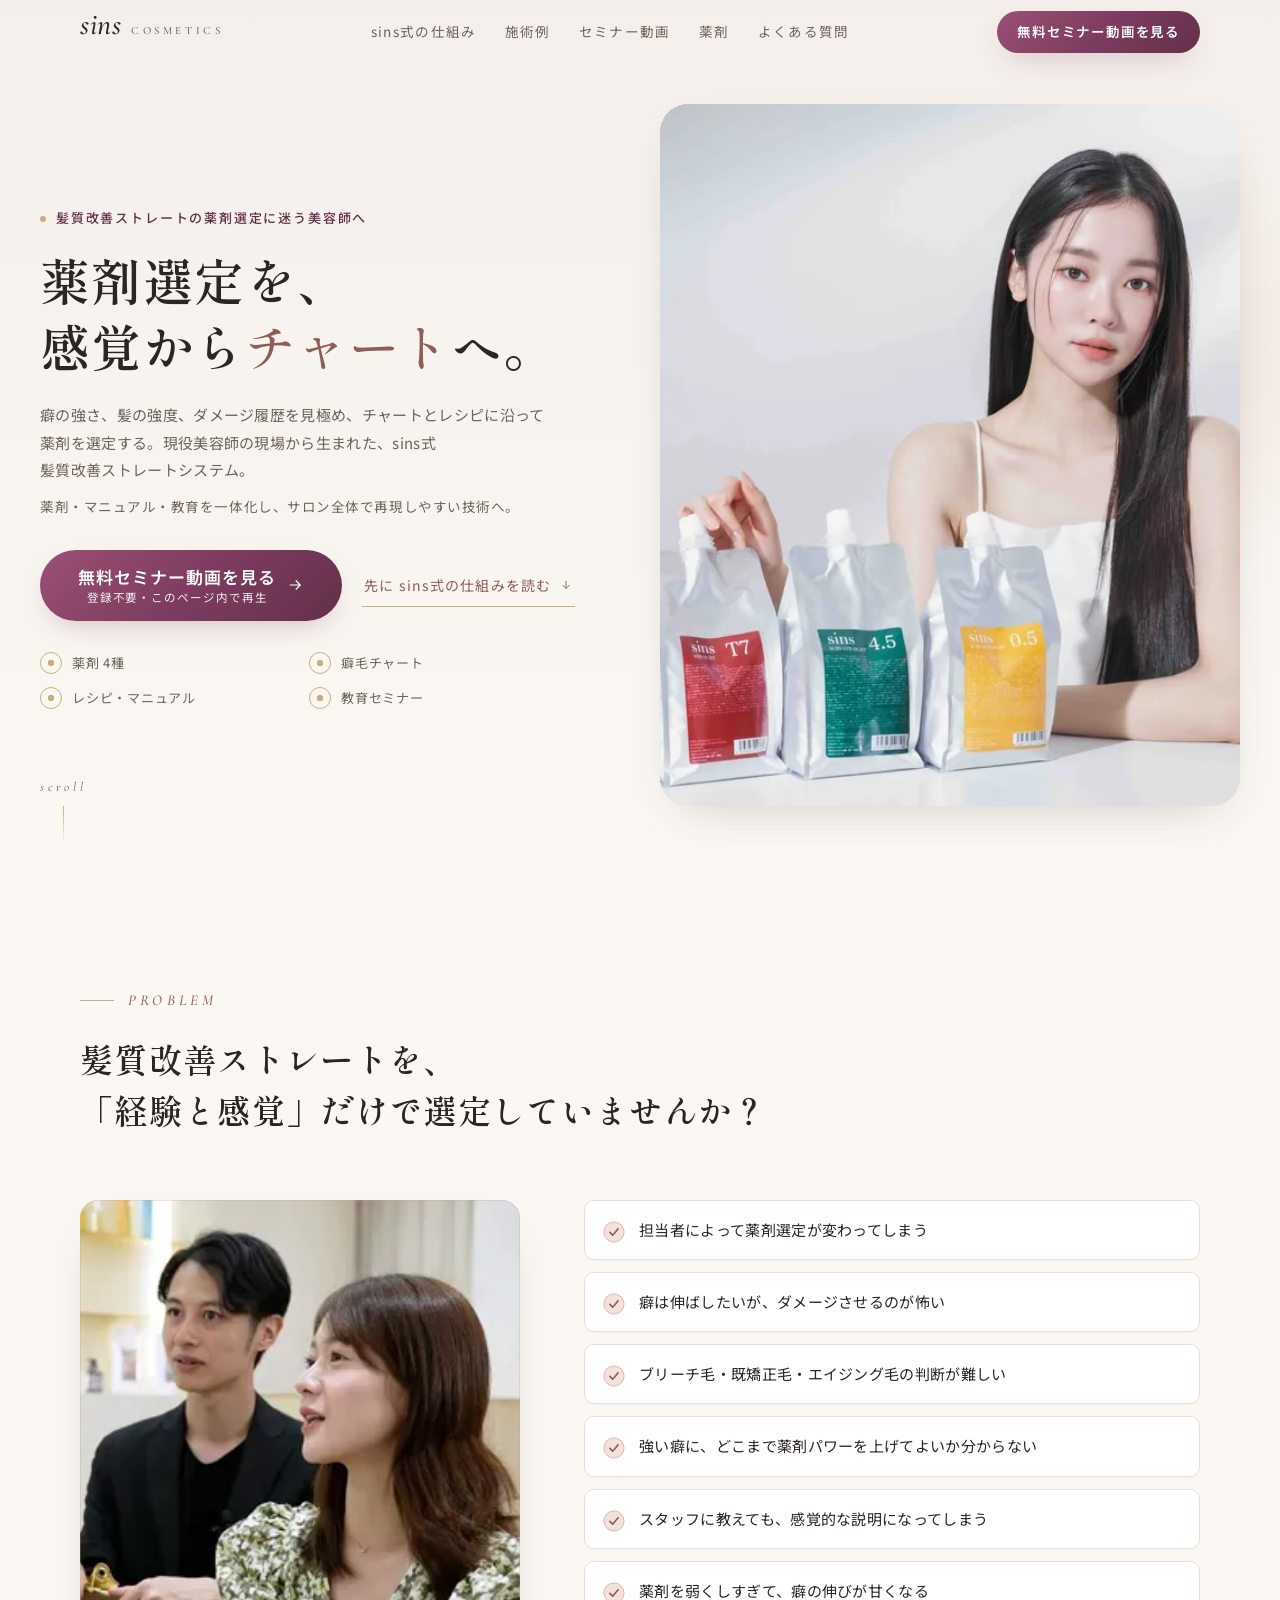
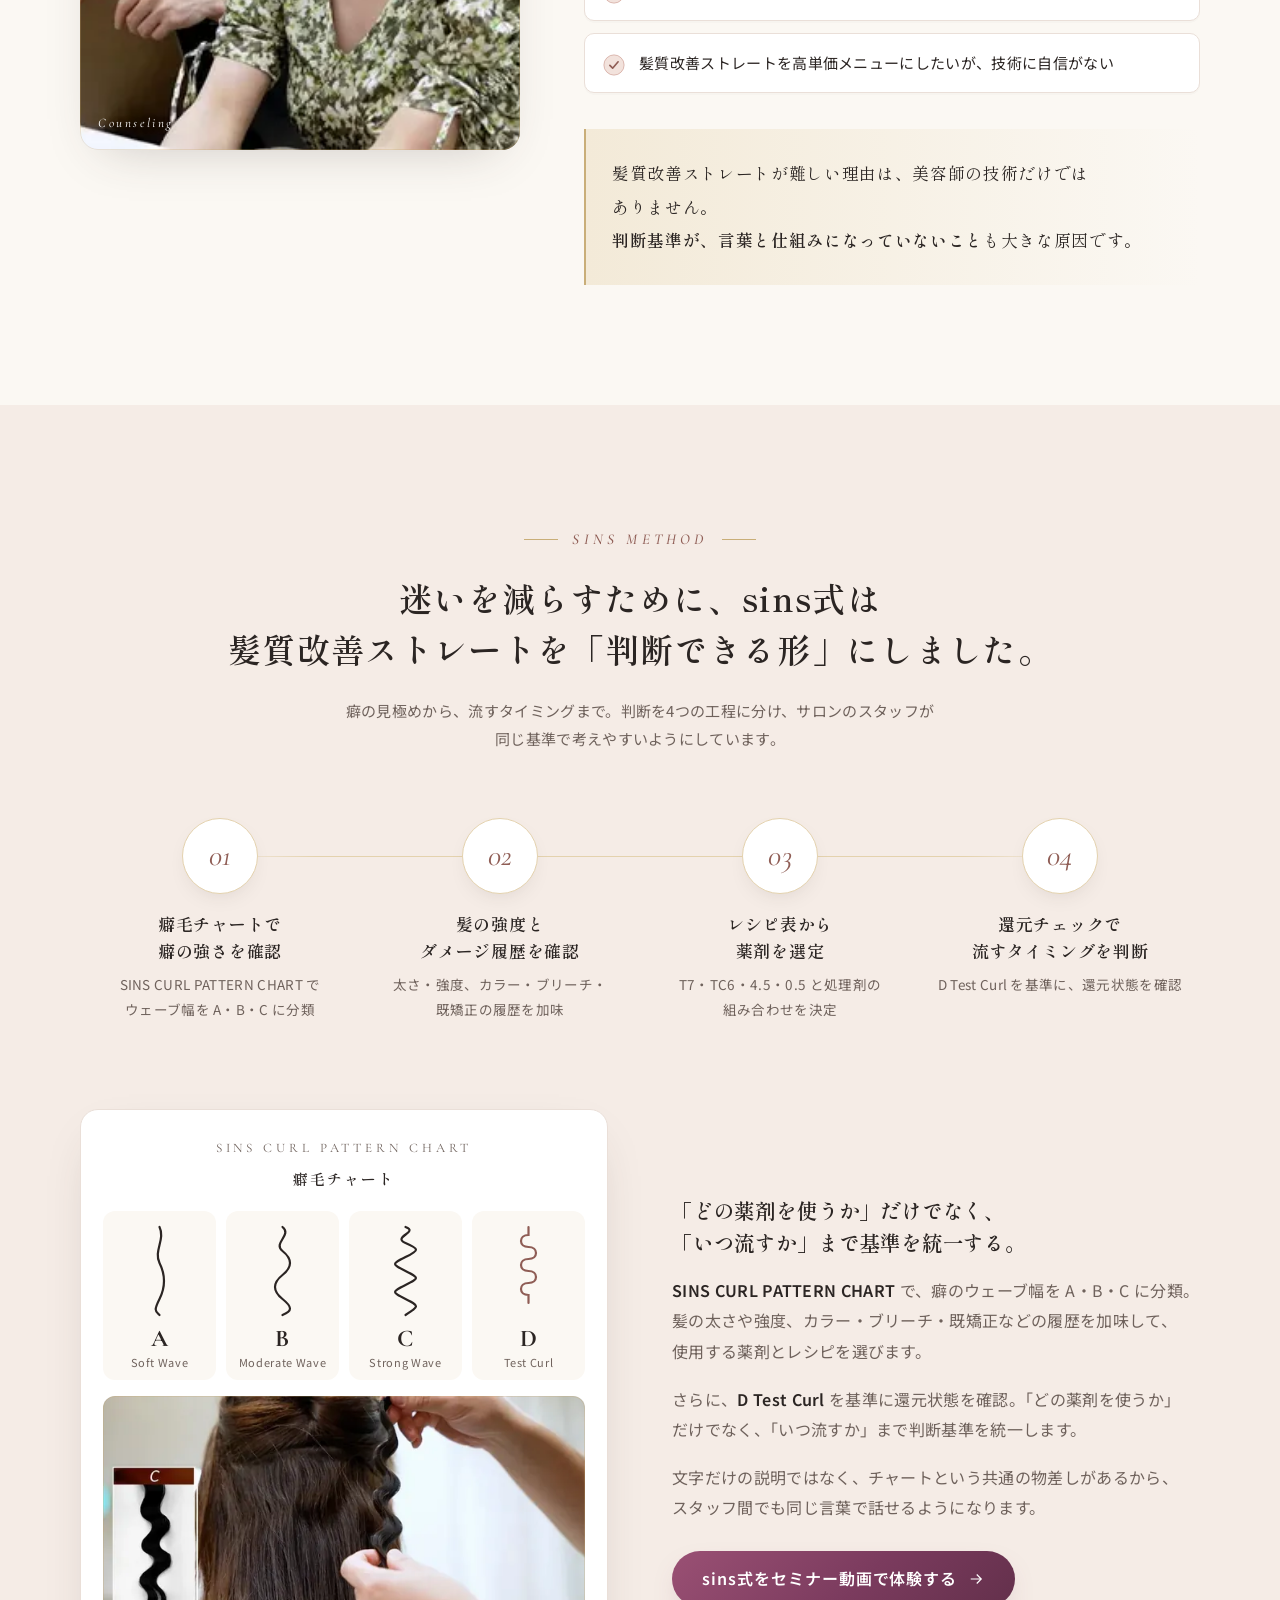
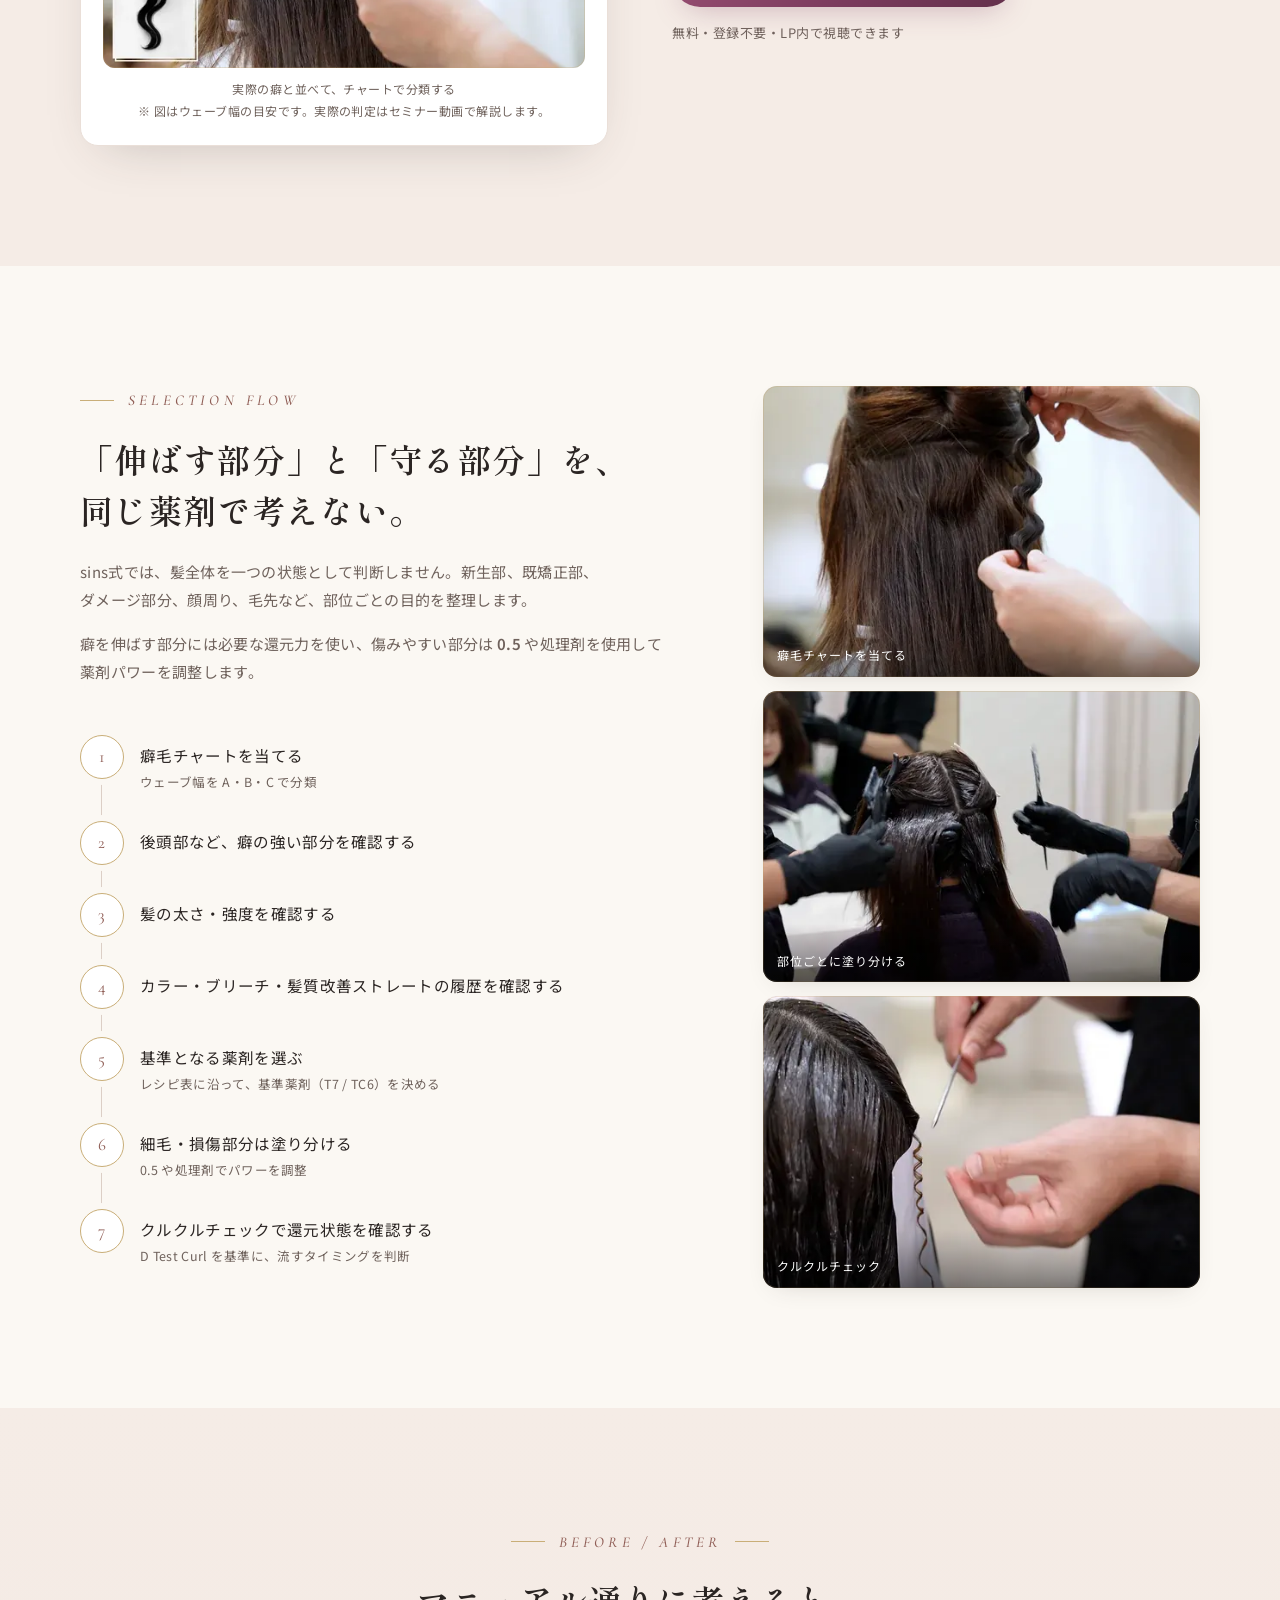
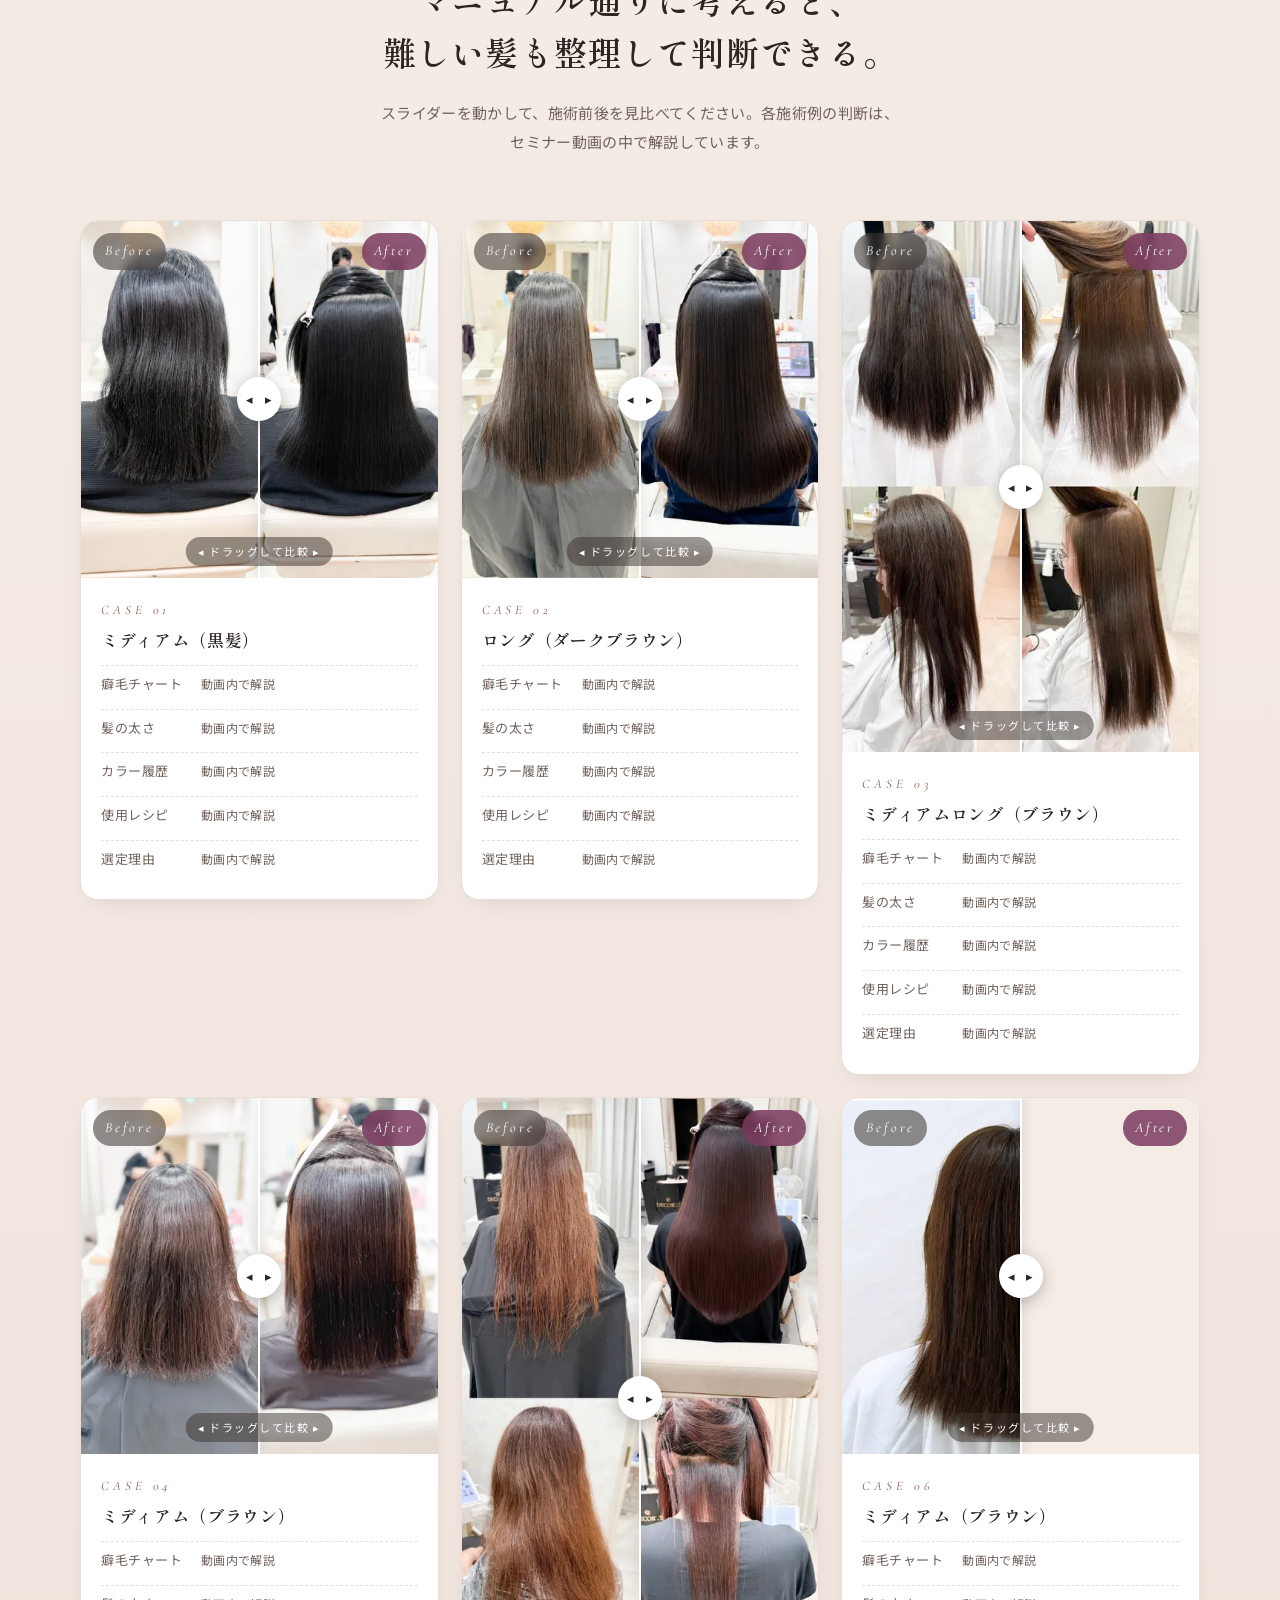
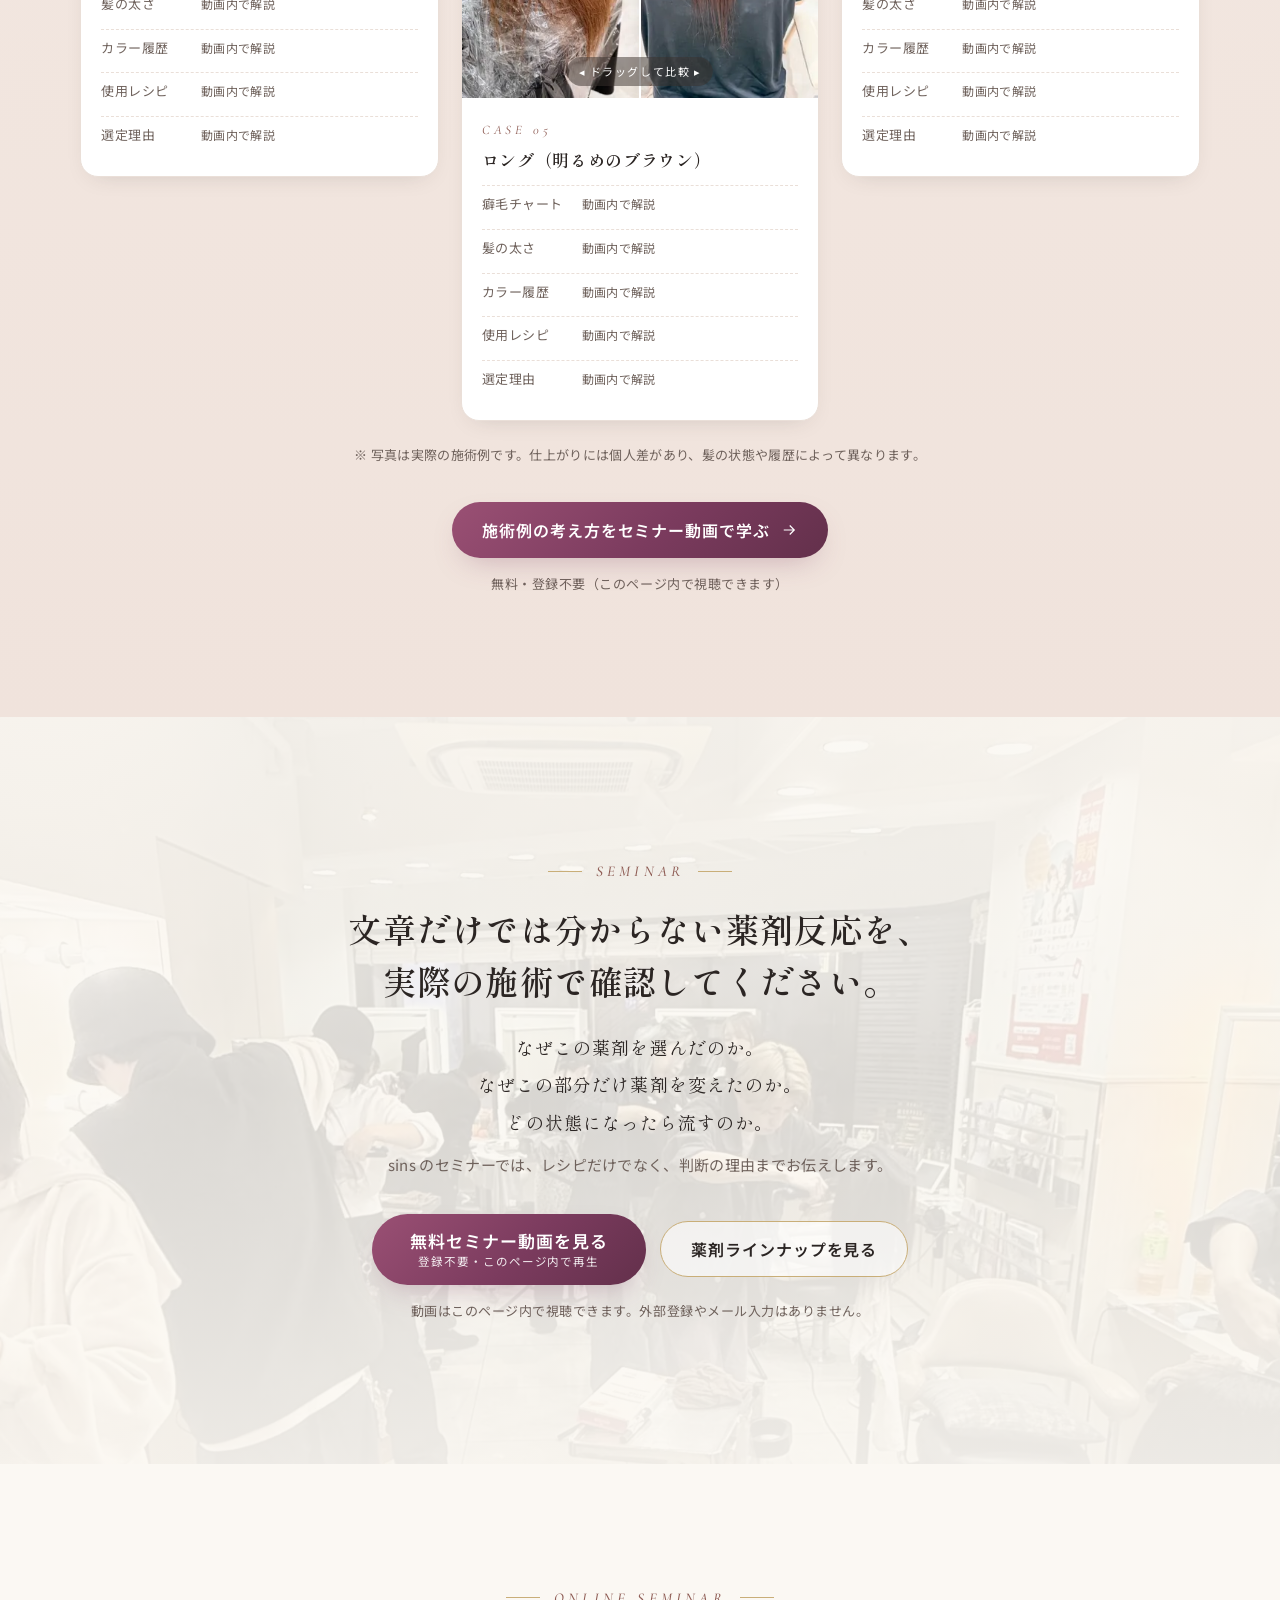
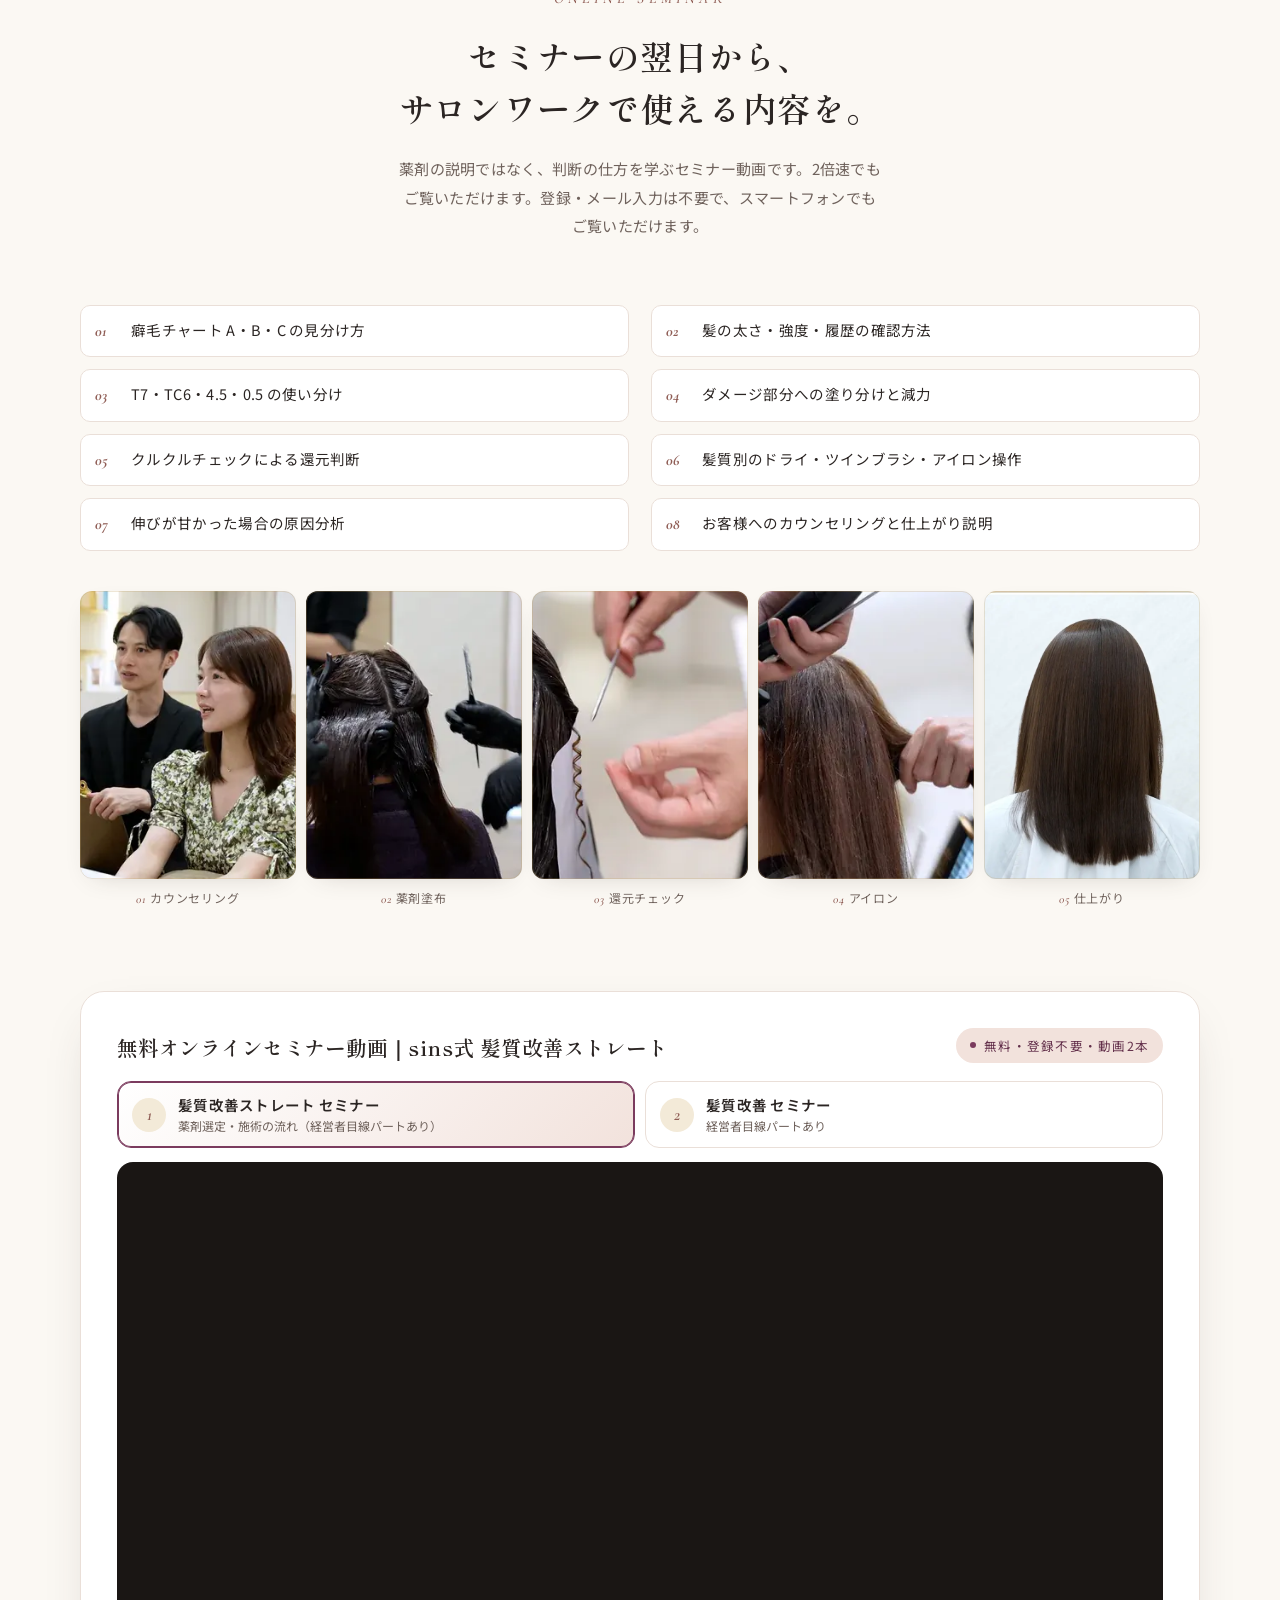
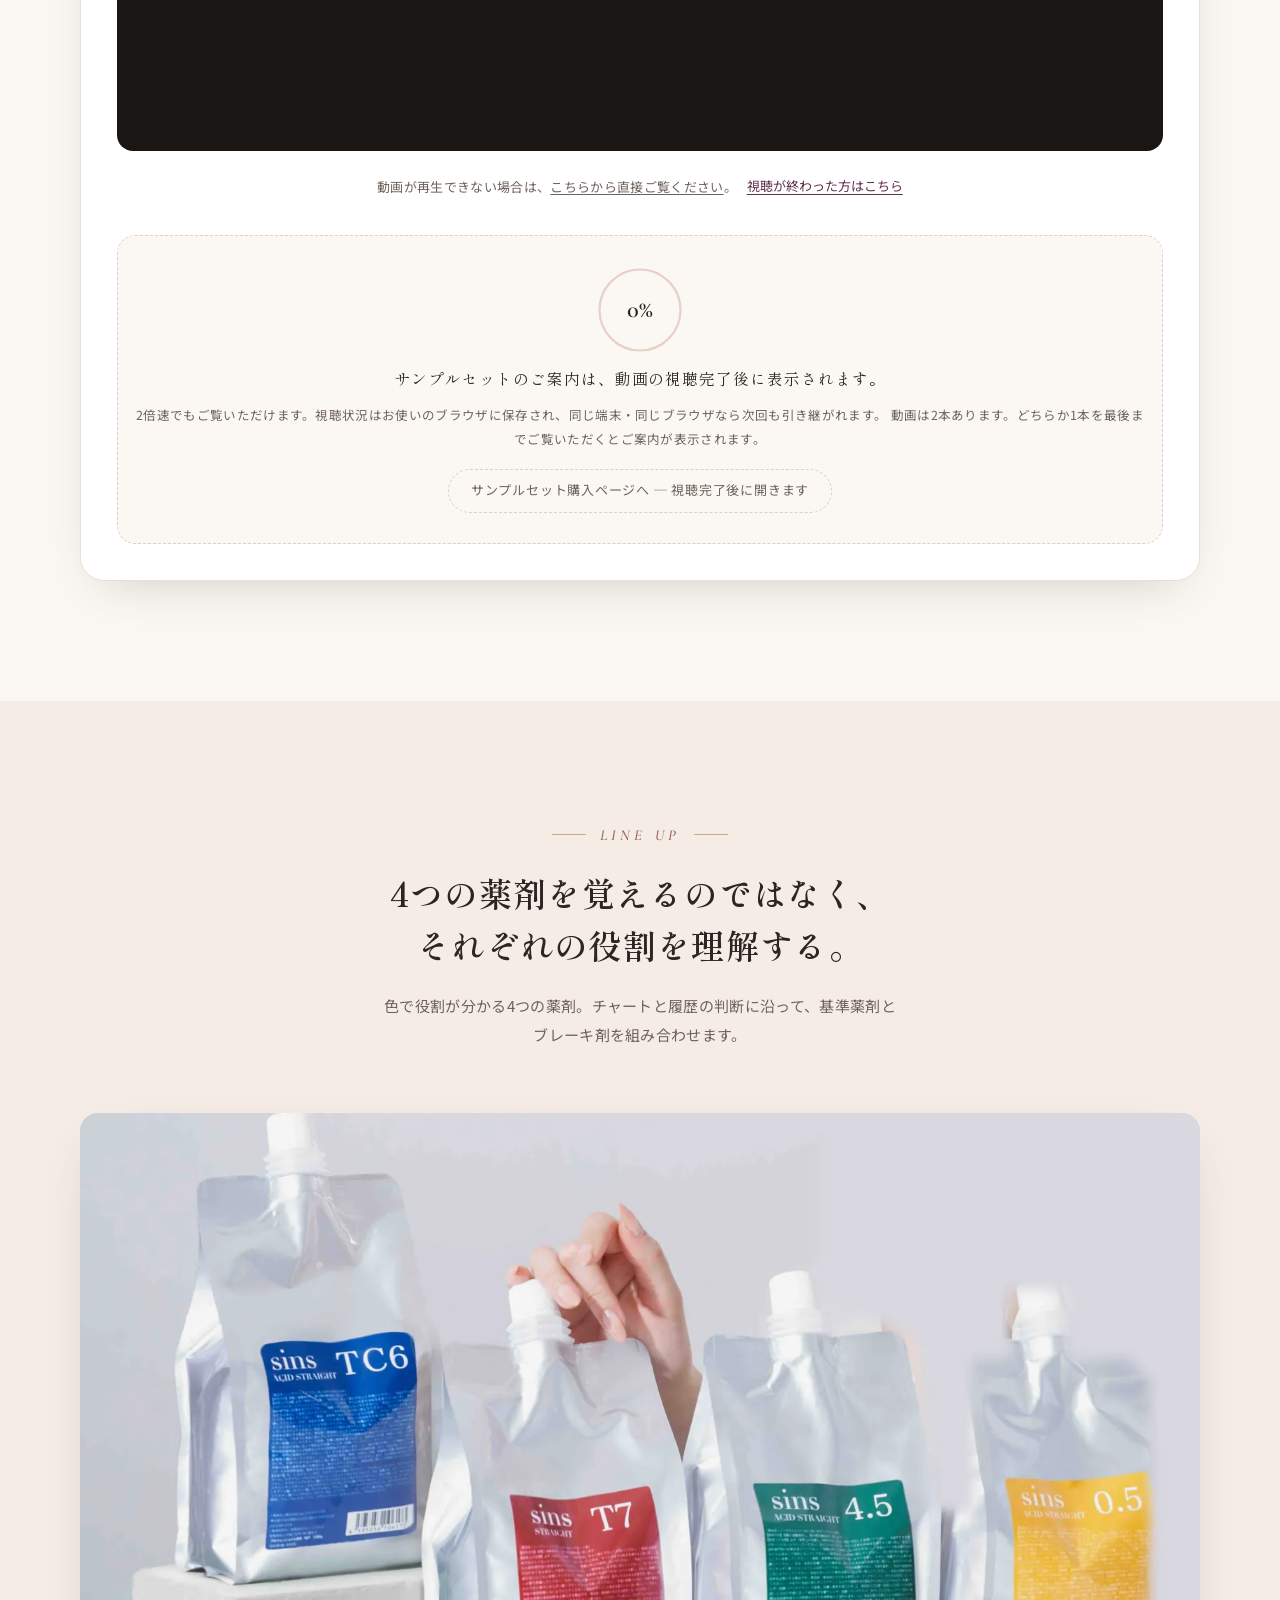
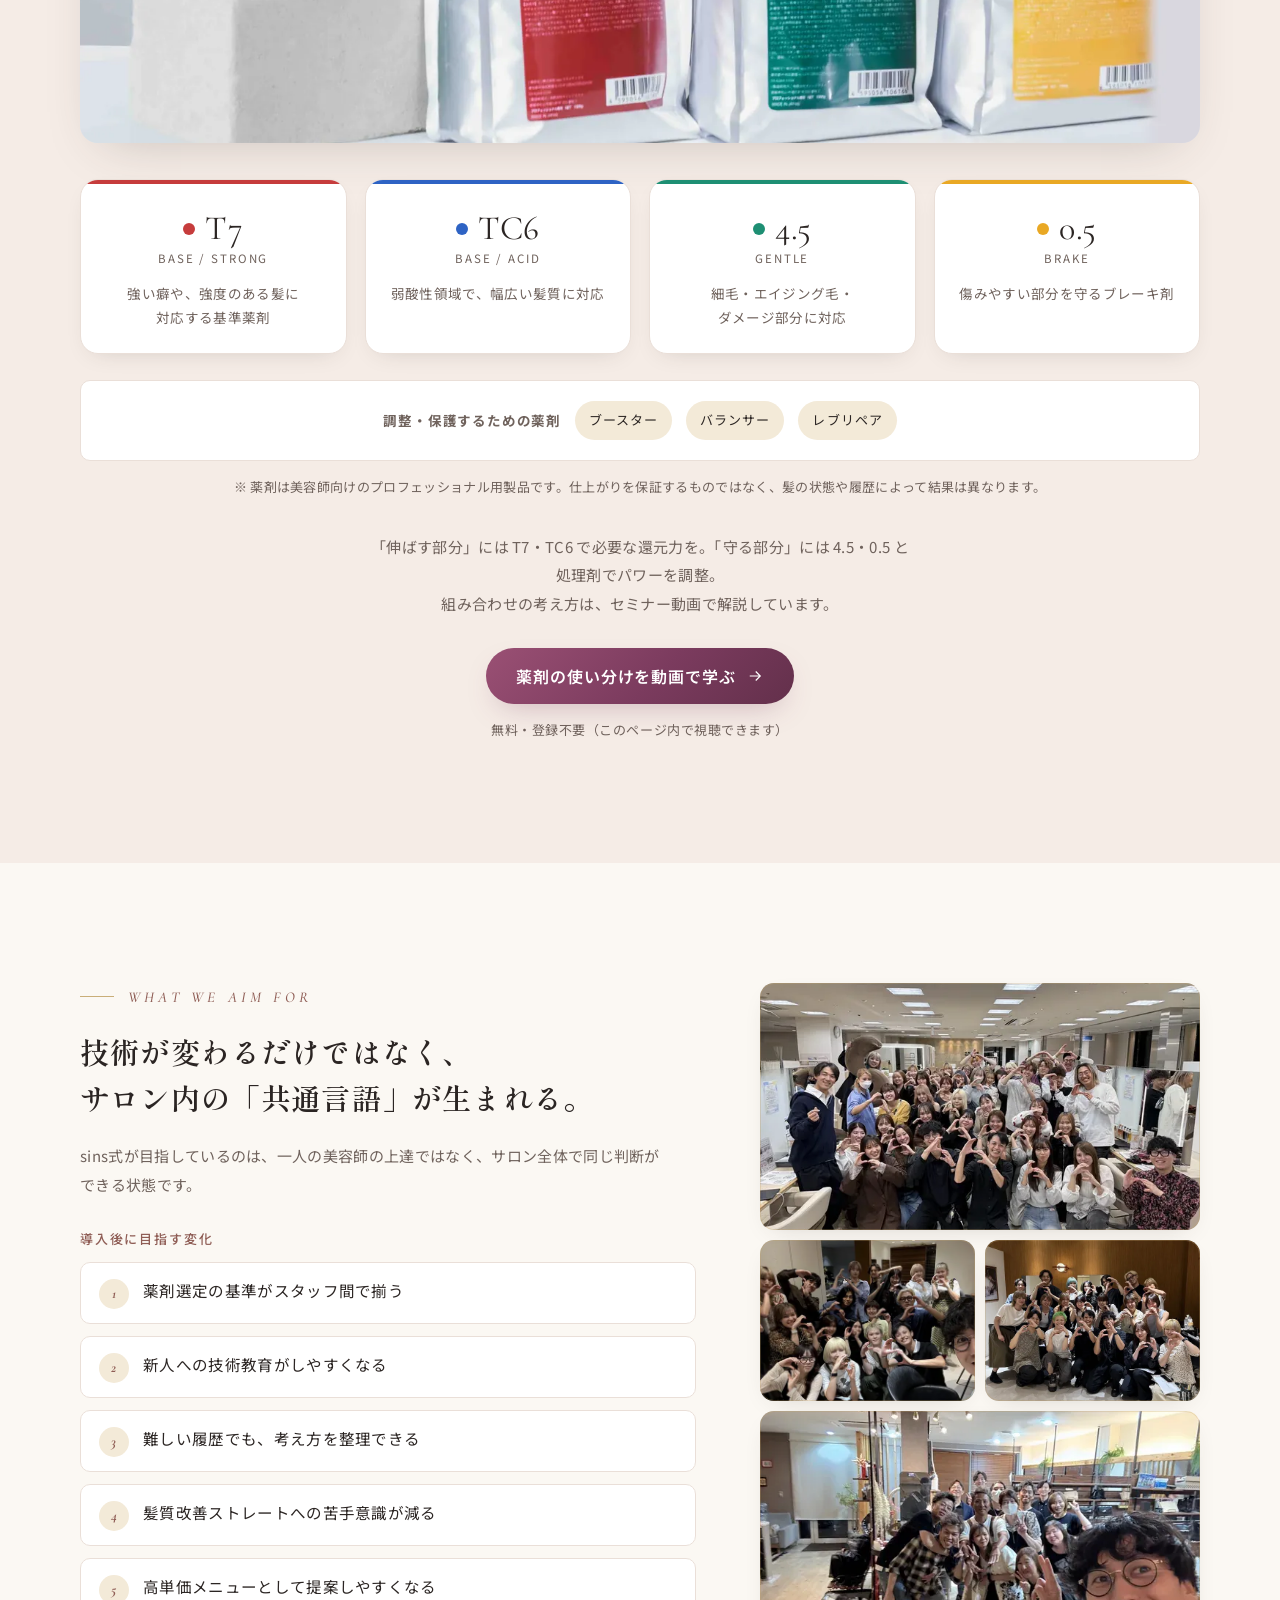
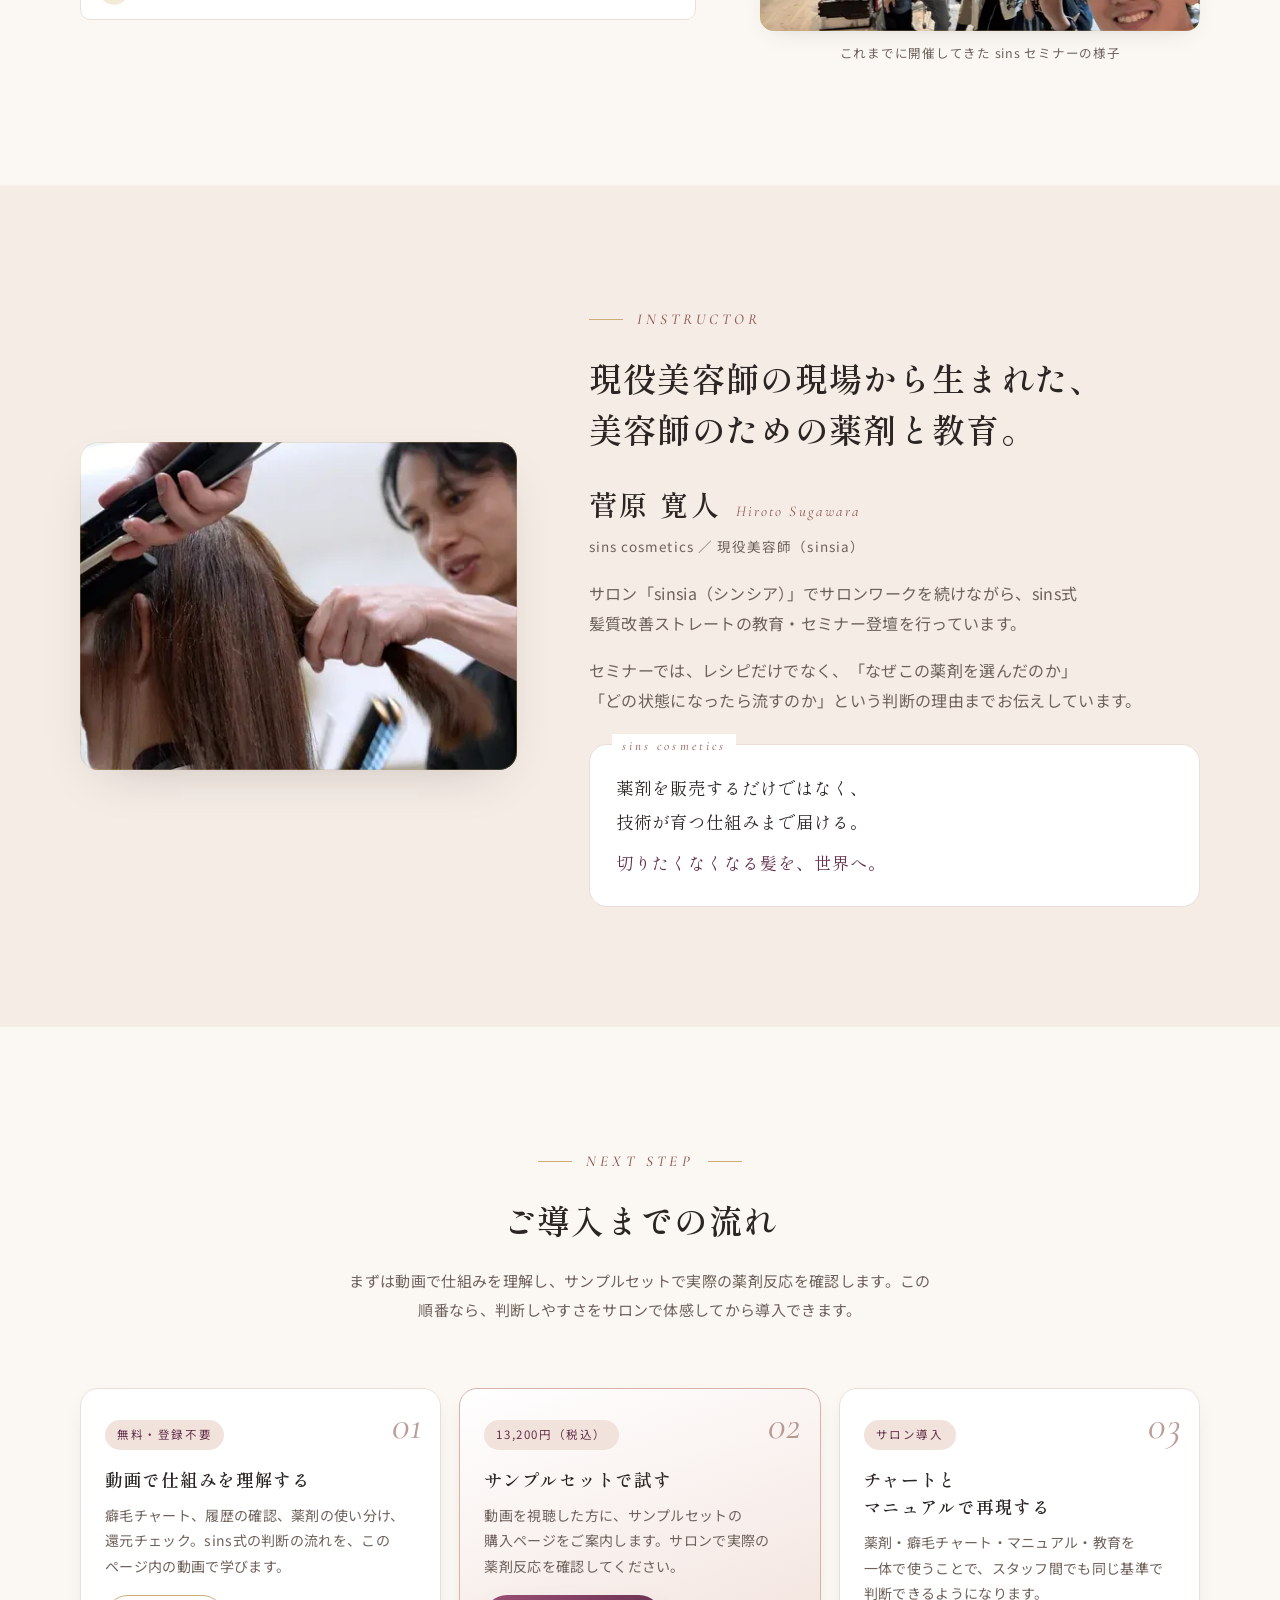
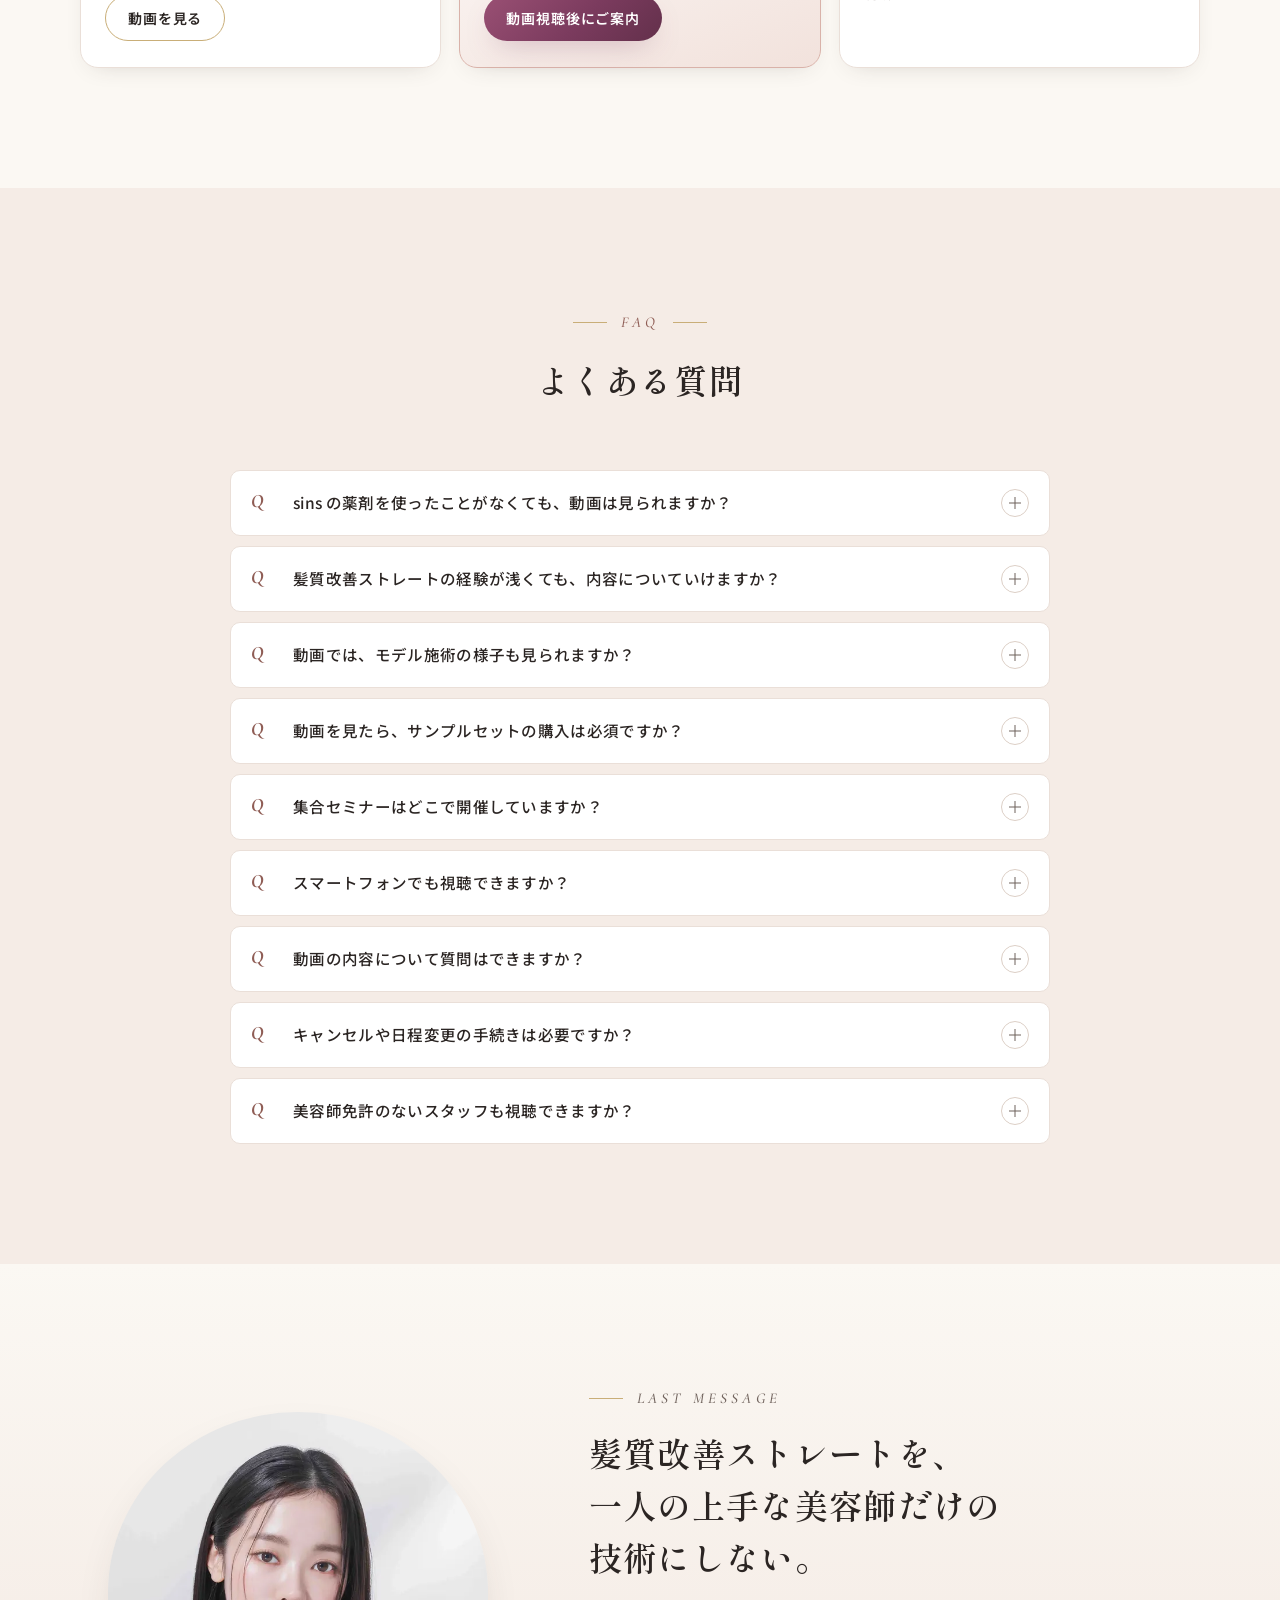
==== commit 5c0828d3: "feat(sins): two seminar videos with tabs, corrected before/after pairs, locked purchase gate - confi" ====
--- a/sins/index.html
+++ b/sins/index.html
@@ -24,12 +24,12 @@
 <meta charset="UTF-8">
 <meta name="viewport" content="width=device-width, initial-scale=1.0, viewport-fit=cover">
 <title>sins式 髪質改善ストレート｜薬剤選定を、感覚からチャートへ</title>
-<meta name="description" content="髪質改善ストレートの薬剤選定に迷う美容師へ。癖毛チャート A・B・C、4つの薬剤の役割、還元チェックで判断基準をサロンで共有する sins式を、約25分の無料セミナー動画（登録不要）でご覧いただけます。視聴後にサンプルセットをご案内します。">
+<meta name="description" content="髪質改善ストレートの薬剤選定に迷う美容師へ。癖毛チャート A・B・C、4つの薬剤の役割、還元チェックで判断基準をサロンで共有する sins式を、無料セミナー動画（登録不要）でご覧いただけます。視聴後にサンプルセットをご案内します。">
 <link rel="canonical" href="https://o-arakawa.github.io/francdirect-dashboard/sins/">
 <meta property="og:type" content="website">
 <meta property="og:site_name" content="sins cosmetics">
 <meta property="og:title" content="sins式 髪質改善ストレート｜薬剤選定を、感覚からチャートへ。">
-<meta property="og:description" content="癖毛チャート・薬剤・レシピ・還元チェックを一体化。現役美容師の現場から生まれた sins式 髪質改善ストレートシステム。無料セミナー動画（約25分）を公開中。">
+<meta property="og:description" content="癖毛チャート・薬剤・レシピ・還元チェックを一体化。現役美容師の現場から生まれた sins式 髪質改善ストレートシステム。無料セミナー動画を公開中。">
 <meta property="og:url" content="https://o-arakawa.github.io/francdirect-dashboard/sins/">
 <meta property="og:image" content="https://o-arakawa.github.io/francdirect-dashboard/sins/assets/og-1200x630.jpg">
 <meta property="og:image:width" content="1200">
@@ -51,7 +51,7 @@
 <script>
 // JS 有効の印（無効時もコンテンツは全て表示される）／ 既視聴者はチラつきなく解放状態で描画
 document.documentElement.classList.add('js');
-try { var _c = window.SINS_LP_CONFIG || {}, _k = 'sins_lp_unlocked_v1:' + ((_c.video && _c.video.type) || 'none') + ':' + ((_c.video && _c.video.src) || ''); var _u = JSON.parse(localStorage.getItem(_k) || 'null'); if (_u && _u.t && (Date.now() - _u.t) < (_c.unlockTtlDays || 90) * 864e5) document.documentElement.setAttribute('data-unlocked', ''); } catch (e) {}
+try { var _c = window.SINS_LP_CONFIG || {}, _v = (_c.videos && _c.videos.length) ? _c.videos : (_c.video ? [_c.video] : []), _k = 'sins_lp_unlocked_v1:' + _v.map(function (v) { return ((v && v.type) || 'none') + ':' + ((v && v.src) || ''); }).join('|'); var _u = JSON.parse(localStorage.getItem(_k) || 'null'); if (_u && _u.t && (Date.now() - _u.t) < (_c.unlockTtlDays || 90) * 864e5) document.documentElement.setAttribute('data-unlocked', ''); } catch (e) {}
 </script>
 
 <!-- デザイン（色・余白など）は css/style.css -->
@@ -97,7 +97,7 @@
       <p class="hero__sub">癖の強さ、髪の強度、ダメージ履歴を見極め、チャートとレシピに沿って薬剤を選定する。現役美容師の現場から生まれた、sins式 髪質改善ストレートシステム。</p>
       <p class="hero__note">薬剤・マニュアル・教育を一体化し、サロン全体で再現しやすい技術へ。</p>
       <div class="btn-row">
-        <a class="btn btn--primary btn--lg" href="#seminar"><span>無料セミナー動画を見る<span class="btn__sub">約25分・登録不要・このページ内で再生</span></span><svg class="arrow" viewBox="0 0 24 24" fill="none" stroke="currentColor" stroke-width="1.6" aria-hidden="true"><path d="M5 12h13M13 6l6 6-6 6"/></svg></a>
+        <a class="btn btn--primary btn--lg" href="#seminar"><span>無料セミナー動画を見る<span class="btn__sub">登録不要・このページ内で再生</span></span><svg class="arrow" viewBox="0 0 24 24" fill="none" stroke="currentColor" stroke-width="1.6" aria-hidden="true"><path d="M5 12h13M13 6l6 6-6 6"/></svg></a>
         <a class="hero__link" href="#method">先に sins式の仕組みを読む<svg width="14" height="14" viewBox="0 0 24 24" fill="none" stroke="currentColor" stroke-width="1.6" aria-hidden="true"><path d="M12 5v13M6 12l6 6 6-6"/></svg></a>
       </div>
       <ul class="trust" aria-label="sins式を構成する要素">
@@ -183,7 +183,7 @@
         <div class="btn-row" style="margin-top:28px">
           <a class="btn btn--primary" href="#seminar">sins式をセミナー動画で体験する<svg class="arrow" viewBox="0 0 24 24" fill="none" stroke="currentColor" stroke-width="1.6" aria-hidden="true"><path d="M5 12h13M13 6l6 6-6 6"/></svg></a>
         </div>
-        <p class="cta-note">無料・約25分・LP内で視聴できます</p>
+        <p class="cta-note">無料・登録不要・LP内で視聴できます</p>
       </div>
     </div>
   </div>
@@ -248,19 +248,12 @@
     <div class="cases" id="cases-grid">
       <!-- 施術例カードは SINS_LP_CONFIG.cases から生成されます -->
     </div>
-    <div class="gallery" role="group" aria-label="その他の施術例">
-      <div class="pair" data-reveal><picture><source type="image/webp" srcset="assets/ba4033-before-320.webp 320w, assets/ba4033-before-640.webp 640w" sizes="(min-width: 760px) 17vw, 25vw"><img src="assets/ba4033-before-640.jpg" srcset="assets/ba4033-before-320.jpg 320w, assets/ba4033-before-640.jpg 640w" sizes="(min-width: 760px) 17vw, 25vw" width="636" height="1280" alt="施術前" loading="lazy" decoding="async"></picture><picture><source type="image/webp" srcset="assets/ba4033-after-320.webp 320w, assets/ba4033-after-640.webp 640w" sizes="(min-width: 760px) 17vw, 25vw"><img src="assets/ba4033-after-640.jpg" srcset="assets/ba4033-after-320.jpg 320w, assets/ba4033-after-640.jpg 640w" sizes="(min-width: 760px) 17vw, 25vw" width="636" height="1280" alt="施術後" loading="lazy" decoding="async"></picture><span>Before</span><span>After</span></div>
-      <div class="pair" data-reveal><picture><source type="image/webp" srcset="assets/ba4034-before-320.webp 320w, assets/ba4034-before-640.webp 640w" sizes="(min-width: 760px) 17vw, 25vw"><img src="assets/ba4034-before-640.jpg" srcset="assets/ba4034-before-320.jpg 320w, assets/ba4034-before-640.jpg 640w" sizes="(min-width: 760px) 17vw, 25vw" width="636" height="1280" alt="施術前" loading="lazy" decoding="async"></picture><picture><source type="image/webp" srcset="assets/ba4034-after-320.webp 320w, assets/ba4034-after-640.webp 640w" sizes="(min-width: 760px) 17vw, 25vw"><img src="assets/ba4034-after-640.jpg" srcset="assets/ba4034-after-320.jpg 320w, assets/ba4034-after-640.jpg 640w" sizes="(min-width: 760px) 17vw, 25vw" width="636" height="1280" alt="施術後" loading="lazy" decoding="async"></picture><span>Before</span><span>After</span></div>
-      <div class="pair" data-reveal><picture><source type="image/webp" srcset="assets/ba4035-before-320.webp 320w, assets/ba4035-before-640.webp 640w" sizes="(min-width: 760px) 17vw, 25vw"><img src="assets/ba4035-before-640.jpg" srcset="assets/ba4035-before-320.jpg 320w, assets/ba4035-before-640.jpg 640w" sizes="(min-width: 760px) 17vw, 25vw" width="636" height="1280" alt="施術前" loading="lazy" decoding="async"></picture><picture><source type="image/webp" srcset="assets/ba4035-after-320.webp 320w, assets/ba4035-after-640.webp 640w" sizes="(min-width: 760px) 17vw, 25vw"><img src="assets/ba4035-after-640.jpg" srcset="assets/ba4035-after-320.jpg 320w, assets/ba4035-after-640.jpg 640w" sizes="(min-width: 760px) 17vw, 25vw" width="636" height="1280" alt="施術後" loading="lazy" decoding="async"></picture><span>Before</span><span>After</span></div>
-      <div class="pair" data-reveal><picture><source type="image/webp" srcset="assets/ba4039-before-320.webp 320w, assets/ba4039-before-640.webp 640w" sizes="(min-width: 760px) 17vw, 25vw"><img src="assets/ba4039-before-640.jpg" srcset="assets/ba4039-before-320.jpg 320w, assets/ba4039-before-640.jpg 640w" sizes="(min-width: 760px) 17vw, 25vw" width="636" height="1280" alt="施術前" loading="lazy" decoding="async"></picture><picture><source type="image/webp" srcset="assets/ba4039-after-320.webp 320w, assets/ba4039-after-640.webp 640w" sizes="(min-width: 760px) 17vw, 25vw"><img src="assets/ba4039-after-640.jpg" srcset="assets/ba4039-after-320.jpg 320w, assets/ba4039-after-640.jpg 640w" sizes="(min-width: 760px) 17vw, 25vw" width="636" height="1280" alt="施術後" loading="lazy" decoding="async"></picture><span>Before</span><span>After</span></div>
-      <div class="pair" data-reveal><picture><source type="image/webp" srcset="assets/ba4041a-before-320.webp 320w, assets/ba4041a-before-640.webp 640w" sizes="(min-width: 760px) 17vw, 25vw"><img src="assets/ba4041a-before-640.jpg" srcset="assets/ba4041a-before-320.jpg 320w, assets/ba4041a-before-640.jpg 640w" sizes="(min-width: 760px) 17vw, 25vw" width="479" height="844" alt="施術前" loading="lazy" decoding="async"></picture><picture><source type="image/webp" srcset="assets/ba4041a-after-320.webp 320w, assets/ba4041a-after-640.webp 640w" sizes="(min-width: 760px) 17vw, 25vw"><img src="assets/ba4041a-after-640.jpg" srcset="assets/ba4041a-after-320.jpg 320w, assets/ba4041a-after-640.jpg 640w" sizes="(min-width: 760px) 17vw, 25vw" width="479" height="844" alt="施術後" loading="lazy" decoding="async"></picture><span>Before</span><span>After</span></div>
-      <div class="pair" data-reveal><picture><source type="image/webp" srcset="assets/ba4037a-before-320.webp 320w, assets/ba4037a-before-640.webp 640w" sizes="(min-width: 760px) 17vw, 25vw"><img src="assets/ba4037a-before-640.jpg" srcset="assets/ba4037a-before-320.jpg 320w, assets/ba4037a-before-640.jpg 640w" sizes="(min-width: 760px) 17vw, 25vw" width="521" height="776" alt="施術前" loading="lazy" decoding="async"></picture><picture><source type="image/webp" srcset="assets/ba4037a-after-320.webp 320w, assets/ba4037a-after-640.webp 640w" sizes="(min-width: 760px) 17vw, 25vw"><img src="assets/ba4037a-after-640.jpg" srcset="assets/ba4037a-after-320.jpg 320w, assets/ba4037a-after-640.jpg 640w" sizes="(min-width: 760px) 17vw, 25vw" width="521" height="776" alt="施術後" loading="lazy" decoding="async"></picture><span>Before</span><span>After</span></div>
     </div>
     <p class="note cases__note">※ 写真は実際の施術例です。仕上がりには個人差があり、髪の状態や履歴によって異なります。</p>
     <div class="btn-row is-center" style="margin-top:36px" data-reveal>
       <a class="btn btn--primary" href="#seminar">施術例の考え方をセミナー動画で学ぶ<svg class="arrow" viewBox="0 0 24 24" fill="none" stroke="currentColor" stroke-width="1.6" aria-hidden="true"><path d="M5 12h13M13 6l6 6-6 6"/></svg></a>
     </div>
-    <p class="cta-note center">無料・約25分・登録不要（このページ内で視聴できます）</p>
+    <p class="cta-note center">無料・登録不要（このページ内で視聴できます）</p>
   </div>
 </section>
 
@@ -278,7 +271,7 @@
     <p class="band__lines">なぜこの薬剤を選んだのか。<br>なぜこの部分だけ薬剤を変えたのか。<br>どの状態になったら流すのか。</p>
     <p class="lead">sins のセミナーでは、レシピだけでなく、判断の理由までお伝えします。</p>
     <div class="btn-row is-center">
-      <a class="btn btn--primary btn--lg" href="#seminar"><span>無料セミナー動画を見る<span class="btn__sub">約25分・登録不要</span></span></a>
+      <a class="btn btn--primary btn--lg" href="#seminar"><span>無料セミナー動画を見る<span class="btn__sub">登録不要・このページ内で再生</span></span></a>
       <a class="btn btn--ghost" href="#products">薬剤ラインナップを見る</a>
     </div>
     <p class="cta-note">動画はこのページ内で視聴できます。外部登録やメール入力はありません。</p>
@@ -291,7 +284,7 @@
     <div class="section-head center" data-reveal>
       <p class="eyebrow is-center">Online Seminar</p>
       <h2 id="seminar-title">セミナーの翌日から、<br>サロンワークで使える内容を。</h2>
-      <p class="lead">薬剤の説明ではなく、判断の仕方を学ぶ約25分。2倍速なら約12分。登録・メール入力は不要で、スマートフォンでもご覧いただけます。</p>
+      <p class="lead">薬剤の説明ではなく、判断の仕方を学ぶセミナー動画です。2倍速でもご覧いただけます。登録・メール入力は不要で、スマートフォンでもご覧いただけます。</p>
     </div>
 
     <ol class="learn" aria-label="セミナーで学べる内容">
@@ -310,14 +303,14 @@
       <figure data-reveal data-delay="1"><div class="ph"><picture><source type="image/webp" srcset="assets/apply-600.webp"><img src="assets/apply-600.jpg" width="600" height="338" alt="薬剤塗布" loading="lazy" decoding="async"></picture></div><figcaption><b>02</b>薬剤塗布</figcaption></figure>
       <figure data-reveal data-delay="2"><div class="ph"><picture><source type="image/webp" srcset="assets/curlcheck-600.webp"><img src="assets/curlcheck-600.jpg" width="600" height="338" alt="還元チェック" loading="lazy" decoding="async"></picture></div><figcaption><b>03</b>還元チェック</figcaption></figure>
       <figure data-reveal data-delay="3"><div class="ph"><picture><source type="image/webp" srcset="assets/iron-600.webp"><img src="assets/iron-600.jpg" width="600" height="338" alt="アイロン操作" loading="lazy" decoding="async"></picture></div><figcaption><b>04</b>アイロン</figcaption></figure>
-      <figure data-reveal data-delay="3"><div class="ph"><picture><source type="image/webp" srcset="assets/ba4035-after-640.webp"><img src="assets/ba4035-after-640.jpg" width="636" height="1280" alt="仕上がり" loading="lazy" decoding="async"></picture></div><figcaption><b>05</b>仕上がり</figcaption></figure>
+      <figure data-reveal data-delay="3"><div class="ph"><picture><source type="image/webp" srcset="assets/case6-after-800.webp"><img src="assets/case6-after-800.jpg" width="800" height="809" alt="仕上がり" loading="lazy" decoding="async"></picture></div><figcaption><b>05</b>仕上がり</figcaption></figure>
     </div>
     <p class="process-hint" aria-hidden="true">◂ スワイプで工程を見る ▸</p>
 
     <div class="video-wrap" id="video" data-reveal>
       <div class="video-head">
         <h3>無料オンラインセミナー動画｜sins式 髪質改善ストレート</h3>
-        <span class="badge">無料・登録不要・約25分</span>
+        <span class="badge">無料・登録不要</span>
       </div>
       <div class="video-stage" id="video-stage">
         <div class="video-ph" id="video-placeholder">
@@ -332,7 +325,7 @@
       <div class="video-tools">
         <div class="progress"><span>視聴状況</span><div class="progress__bar" role="progressbar" aria-label="視聴状況" aria-valuemin="0" aria-valuemax="100" aria-valuenow="0"><div class="progress__fill" id="video-progress"></div></div><span id="video-progress-text">0%</span></div>
         <div class="video-btns">
-          <button class="speed" id="speed-btn" type="button" aria-pressed="false">2倍速で見る（約12分）</button>
+          <button class="speed" id="speed-btn" type="button" aria-pressed="false">2倍速で見る</button>
           <button class="speed speed--ghost" id="later-btn" type="button">後で見る（URLをコピー）</button>
         </div>
       </div>
@@ -343,7 +336,7 @@
         <div class="gate__locked">
           <div class="ring" aria-hidden="true"><svg viewBox="0 0 100 100" aria-hidden="true"><circle class="ring__bg" cx="50" cy="50" r="46" pathLength="1"/><circle class="ring__fg" id="ring-fg" cx="50" cy="50" r="46" pathLength="1"/></svg><b id="ring-text">0%</b></div>
           <p>サンプルセットのご案内は、<br class="hide-desktop">動画の視聴完了後に表示されます。</p>
-          <small>2倍速でもご覧いただけます。視聴状況はお使いのブラウザに保存され、同じ端末・同じブラウザなら次回も引き継がれます。</small>
+          <small>2倍速でもご覧いただけます。視聴状況はお使いのブラウザに保存され、同じ端末・同じブラウザなら次回も引き継がれます。<span id="gate-rule-note"></span></small>
           <span class="ghost" aria-hidden="true">サンプルセット購入ページへ ─ 視聴完了後に開きます</span>
         </div>
         <div class="gate__open">
@@ -408,7 +401,7 @@
     <div class="btn-row is-center" style="margin-top:30px" data-reveal>
       <a class="btn btn--primary" href="#seminar">薬剤の使い分けを動画で学ぶ<svg class="arrow" viewBox="0 0 24 24" fill="none" stroke="currentColor" stroke-width="1.6" aria-hidden="true"><path d="M5 12h13M13 6l6 6-6 6"/></svg></a>
     </div>
-    <p class="cta-note center">無料・約25分・登録不要（このページ内で視聴できます）</p>
+    <p class="cta-note center">無料・登録不要（このページ内で視聴できます）</p>
   </div>
 </section>
 
@@ -490,7 +483,7 @@
     </div>
     <ol class="nextsteps">
       <li class="ns" data-reveal>
-        <span class="tag">無料・約25分</span>
+        <span class="tag">無料・登録不要</span>
         <h3>動画で仕組みを理解する</h3>
         <p>癖毛チャート、履歴の確認、薬剤の使い分け、還元チェック。sins式の判断の流れを、このページ内の動画で学びます。</p>
         <a class="btn btn--ghost" href="#seminar">動画を見る</a>
@@ -525,7 +518,7 @@
       <details><summary><b>Q</b><span>動画では、モデル施術の様子も見られますか？</span><i aria-hidden="true"></i></summary><div class="a"><b>A</b><p>動画は、癖毛チャートの当て方、薬剤の塗り分け、還元チェック、アイロン操作、仕上がり説明までの流れを解説する構成です。詳しい内容は、上の「セミナーで学べる内容」をご覧ください。</p></div></details>
       <details><summary><b>Q</b><span>動画を見たら、サンプルセットの購入は必須ですか？</span><i aria-hidden="true"></i></summary><div class="a"><b>A</b><p>必須ではありません。動画は無料でご覧いただけ、視聴後に表示されるのは購入ページへのご案内だけです。sins式を実際のサロンワークで試してみたい方に向けて、サンプルセット（<span data-price>13,200円（税込）</span>）をご用意しています。最新の価格・セット内容・お支払い方法は購入ページでご確認ください。</p></div></details>
       <details><summary><b>Q</b><span>集合セミナーはどこで開催していますか？</span><i aria-hidden="true"></i></summary><div class="a"><b>A</b><p>集合セミナーは、開催地や日程が回ごとに異なります。現在の開催予定は、<span data-contact-text>購入ページ内のお問い合わせ</span>からお尋ねください。まずはこのページの動画で、sins式の考え方をご確認いただくことをおすすめします。</p></div></details>
-      <details><summary><b>Q</b><span>スマートフォンでも視聴できますか？</span><i aria-hidden="true"></i></summary><div class="a"><b>A</b><p>はい、スマートフォン・タブレット・パソコンのいずれでもご覧いただけます。約25分の動画のため、Wi-Fi 環境でのご視聴をおすすめします。「2倍速で見る」ボタンを使うと約12分でご覧いただけます。視聴状況はお使いの端末のブラウザに保存されるため、同じ端末・同じブラウザであれば、後日開いた際も購入ページのご案内が表示されます。</p></div></details>
+      <details><summary><b>Q</b><span>スマートフォンでも視聴できますか？</span><i aria-hidden="true"></i></summary><div class="a"><b>A</b><p>はい、スマートフォン・タブレット・パソコンのいずれでもご覧いただけます。動画のデータ量が大きいため、Wi-Fi 環境でのご視聴をおすすめします。「2倍速で見る」ボタンを使うと短時間でご覧いただけます。視聴状況はお使いの端末のブラウザに保存されるため、同じ端末・同じブラウザであれば、後日開いた際も購入ページのご案内が表示されます。</p></div></details>
       <details><summary><b>Q</b><span>動画の内容について質問はできますか？</span><i aria-hidden="true"></i></summary><div class="a"><b>A</b><p><span data-contact-text>購入ページ内のお問い合わせ</span>からお寄せください。個別の髪の状態に関するご相談は、髪の写真や履歴の情報が必要になるため、回答までにお時間をいただく場合があります。</p></div></details>
       <details><summary><b>Q</b><span>キャンセルや日程変更の手続きは必要ですか？</span><i aria-hidden="true"></i></summary><div class="a"><b>A</b><p>このページの動画は録画のオンラインセミナーですので、キャンセルや日程変更の手続きは不要で、お好きなタイミングで何度でもご覧いただけます。サンプルセットの返品・キャンセルの条件は、購入ページに記載の規約をご確認ください。</p></div></details>
       <details><summary><b>Q</b><span>美容師免許のないスタッフも視聴できますか？</span><i aria-hidden="true"></i></summary><div class="a"><b>A</b><p>動画の視聴自体に資格の制限はありません。アシスタントやレセプションの方が、サロン内の共通言語として考え方を理解したり、お客様への仕上がり説明に役立てたりする目的でご覧いただけます。ただし、薬剤を用いた施術は、法令に基づき美容師免許をお持ちの方が行ってください。</p></div></details>
@@ -549,7 +542,7 @@
       <p>まずはセミナー動画で、sins式の考え方と仕上がりをご確認ください。</p>
       <div class="strip" aria-hidden="true"><span>癖毛チャート</span><span>薬剤 4種</span><span>レシピ表</span><span>還元チェック</span></div>
       <div class="btn-row">
-        <a class="btn btn--primary btn--lg" href="#seminar"><span>無料セミナー動画を見る<span class="btn__sub">約25分・登録不要</span></span></a>
+        <a class="btn btn--primary btn--lg" href="#seminar"><span>無料セミナー動画を見る<span class="btn__sub">登録不要・このページ内で再生</span></span></a>
         <a class="btn btn--ghost" data-unlocked data-purchase hidden href="https://sins.base.shop" target="_blank" rel="noopener">サンプルセット購入ページへ</a>
       </div>
       <p class="cta-note">動画は無料・登録不要でご覧いただけます。</p>
--- a/sins/css/style.css
+++ b/sins/css/style.css
@@ -249,7 +249,7 @@
    Cases (ビフォーアフター)
    ===================================================================== */
 .cases{display:grid;gap:26px}
-@media (min-width:760px){.cases{grid-template-columns:repeat(3,minmax(0,1fr));gap:22px}}
+@media (min-width:760px){.cases{grid-template-columns:repeat(3,minmax(0,1fr));gap:22px;align-items:start}}
 .case{background:var(--surface);border:1px solid var(--line);border-radius:var(--radius);overflow:hidden;box-shadow:var(--shadow-sm)}
 .ba{position:relative;aspect-ratio:4/5;overflow:hidden;user-select:none;-webkit-user-select:none;touch-action:pan-y;background:var(--bg-2)}
 .ba::before{content:'';display:block;padding-top:100%}
@@ -319,6 +319,16 @@
 .video-head h3{font-size:clamp(18px,1.6vw,22px)}
 .video-head .badge{display:inline-flex;align-items:center;gap:8px;font-size:12.5px;letter-spacing:.1em;color:var(--cta-dark);background:var(--rose-2);border-radius:999px;padding:6px 14px}
 .video-head .badge::before{content:'';width:6px;height:6px;border-radius:50%;background:var(--cta)}
+.video-tabs{display:grid;gap:10px;margin-bottom:14px}
+@media (min-width:640px){.video-tabs{grid-template-columns:repeat(auto-fit,minmax(240px,1fr))}}
+.video-tab{display:grid;grid-template-columns:34px 1fr auto;align-items:center;gap:12px;text-align:left;padding:12px 14px;border:1px solid var(--line);border-radius:14px;background:var(--surface);cursor:pointer;min-height:56px;transition:border-color .3s,background .3s}
+.video-tab b{width:34px;height:34px;border-radius:50%;background:var(--gold-3);color:var(--gold-ink);display:grid;place-items:center;font-family:var(--latin);font-style:italic;font-size:17px;font-weight:600}
+.video-tab__t{font-weight:600;font-size:14.5px;line-height:1.45;display:block;letter-spacing:.02em}
+.video-tab small{display:block;font-size:12px;color:var(--ink-3);margin-top:2px;line-height:1.5}
+.video-tab:hover{border-color:var(--rose)}
+.video-tab.is-active{border-color:var(--cta);box-shadow:inset 0 0 0 1px var(--cta);background:linear-gradient(135deg,#fff,var(--rose-2))}
+.video-tab__done{display:none;color:var(--ok);font-style:normal;font-weight:700;font-size:16px}
+.video-tab.is-done .video-tab__done{display:inline}
 .video-stage{position:relative;aspect-ratio:16/9;border-radius:16px;overflow:hidden;background:#1a1614}
 .video-stage iframe,.video-stage video,.video__el{position:absolute;inset:0;width:100%;height:100%;border:0;display:block;background:#000}
 .video-ph{position:absolute;inset:0;display:grid;place-items:center;text-align:center;color:#fff;padding:24px}
